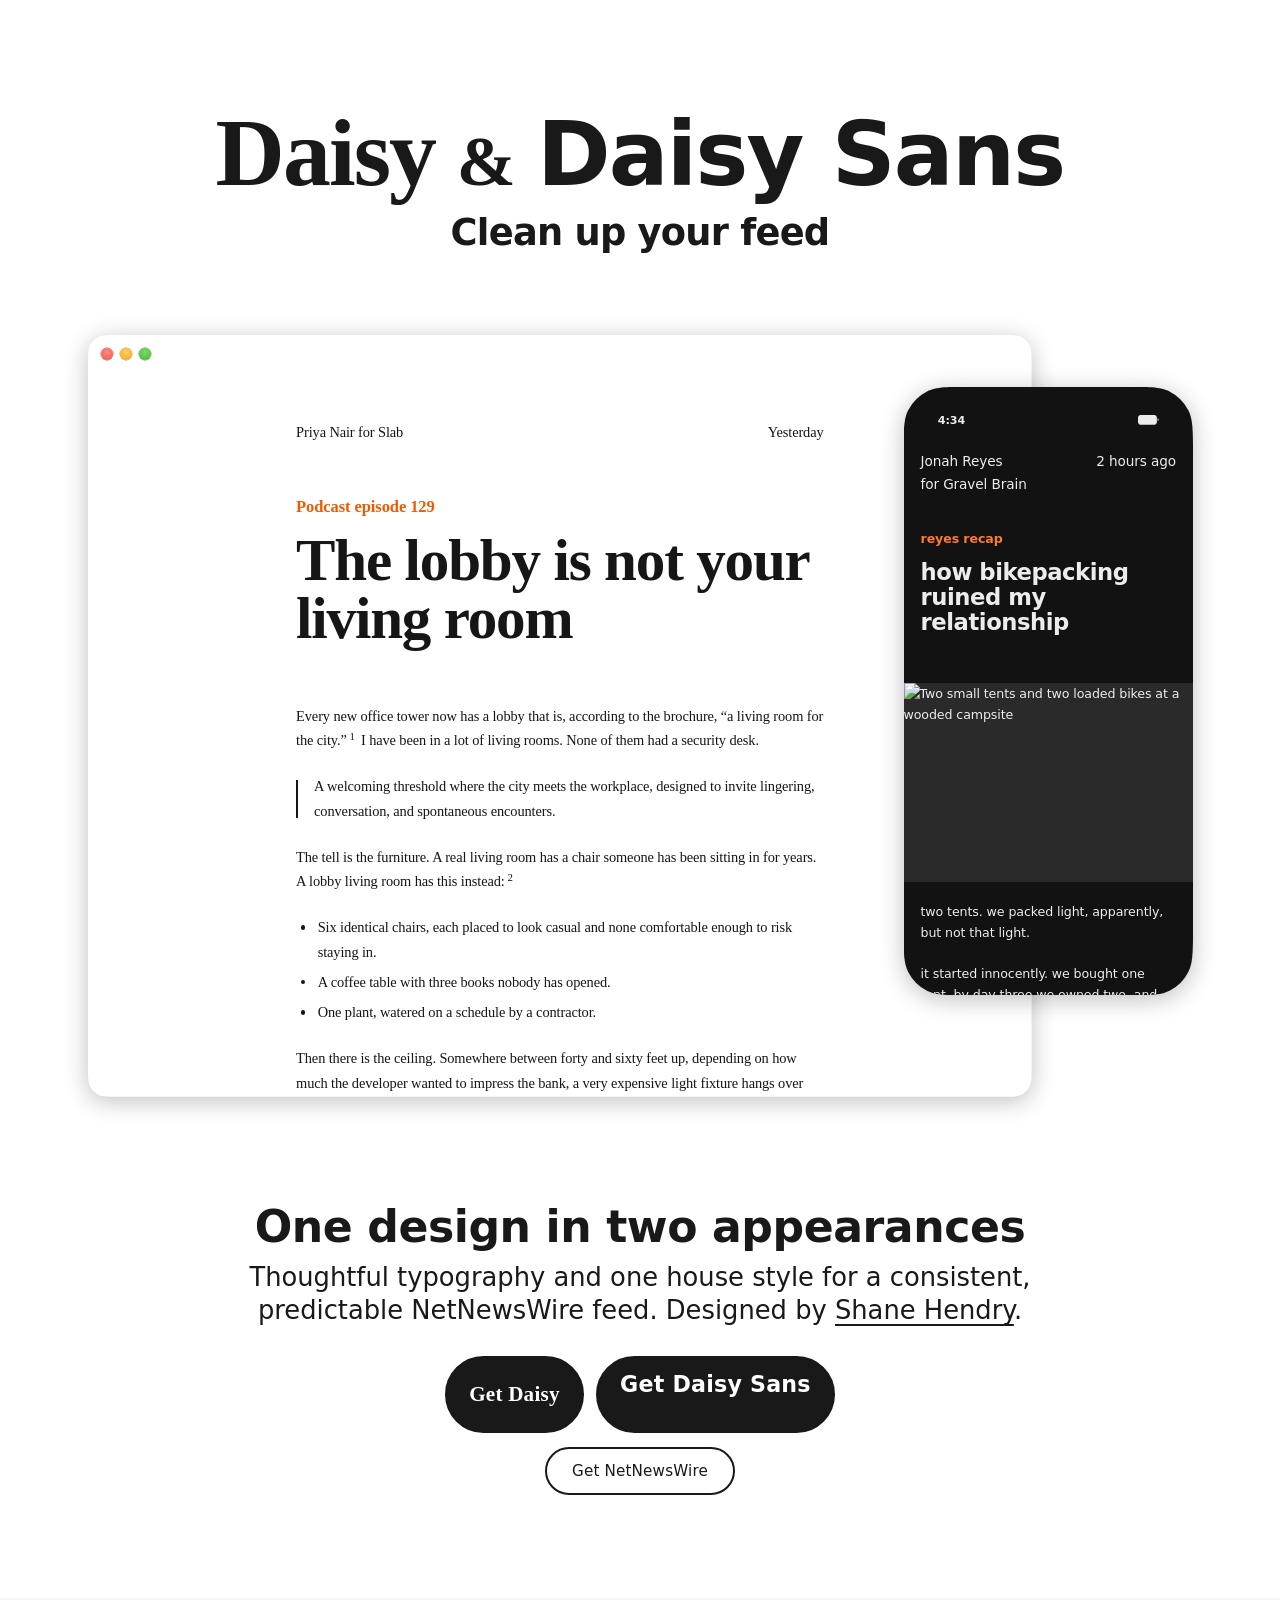
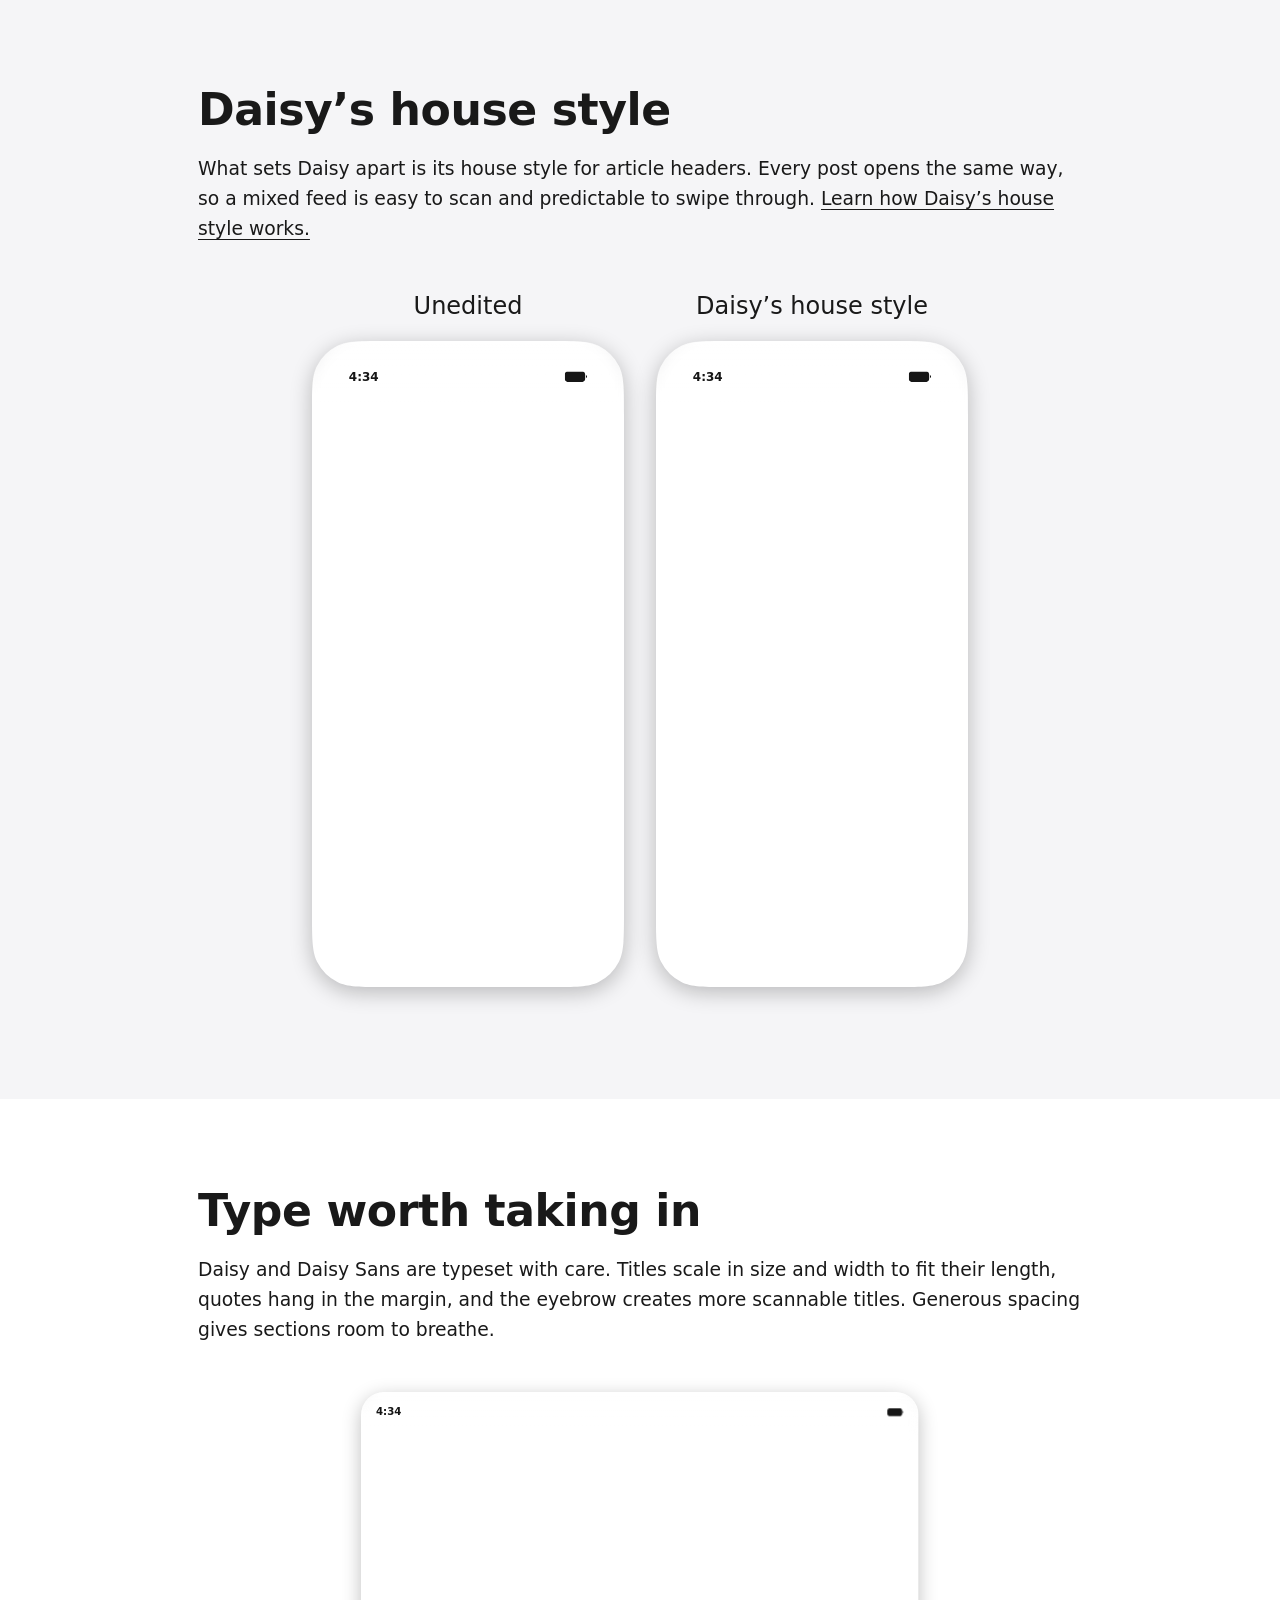
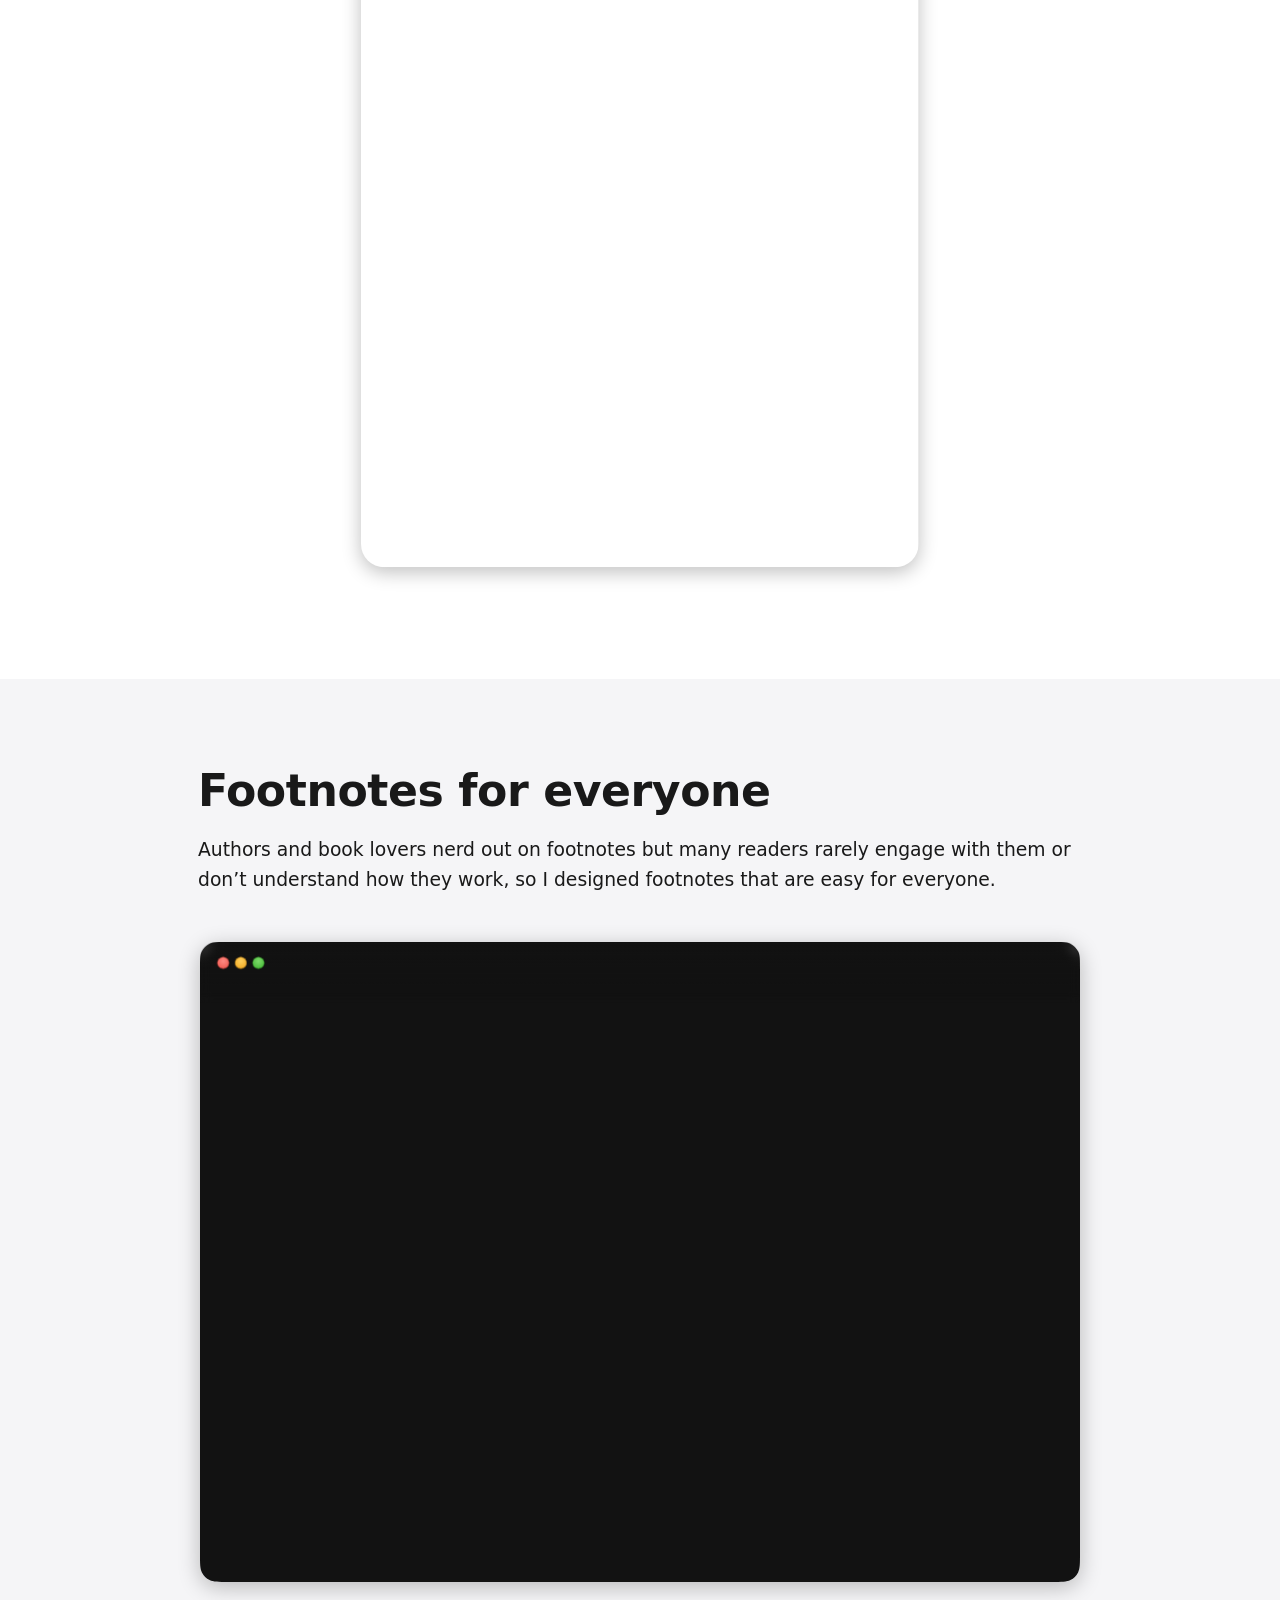
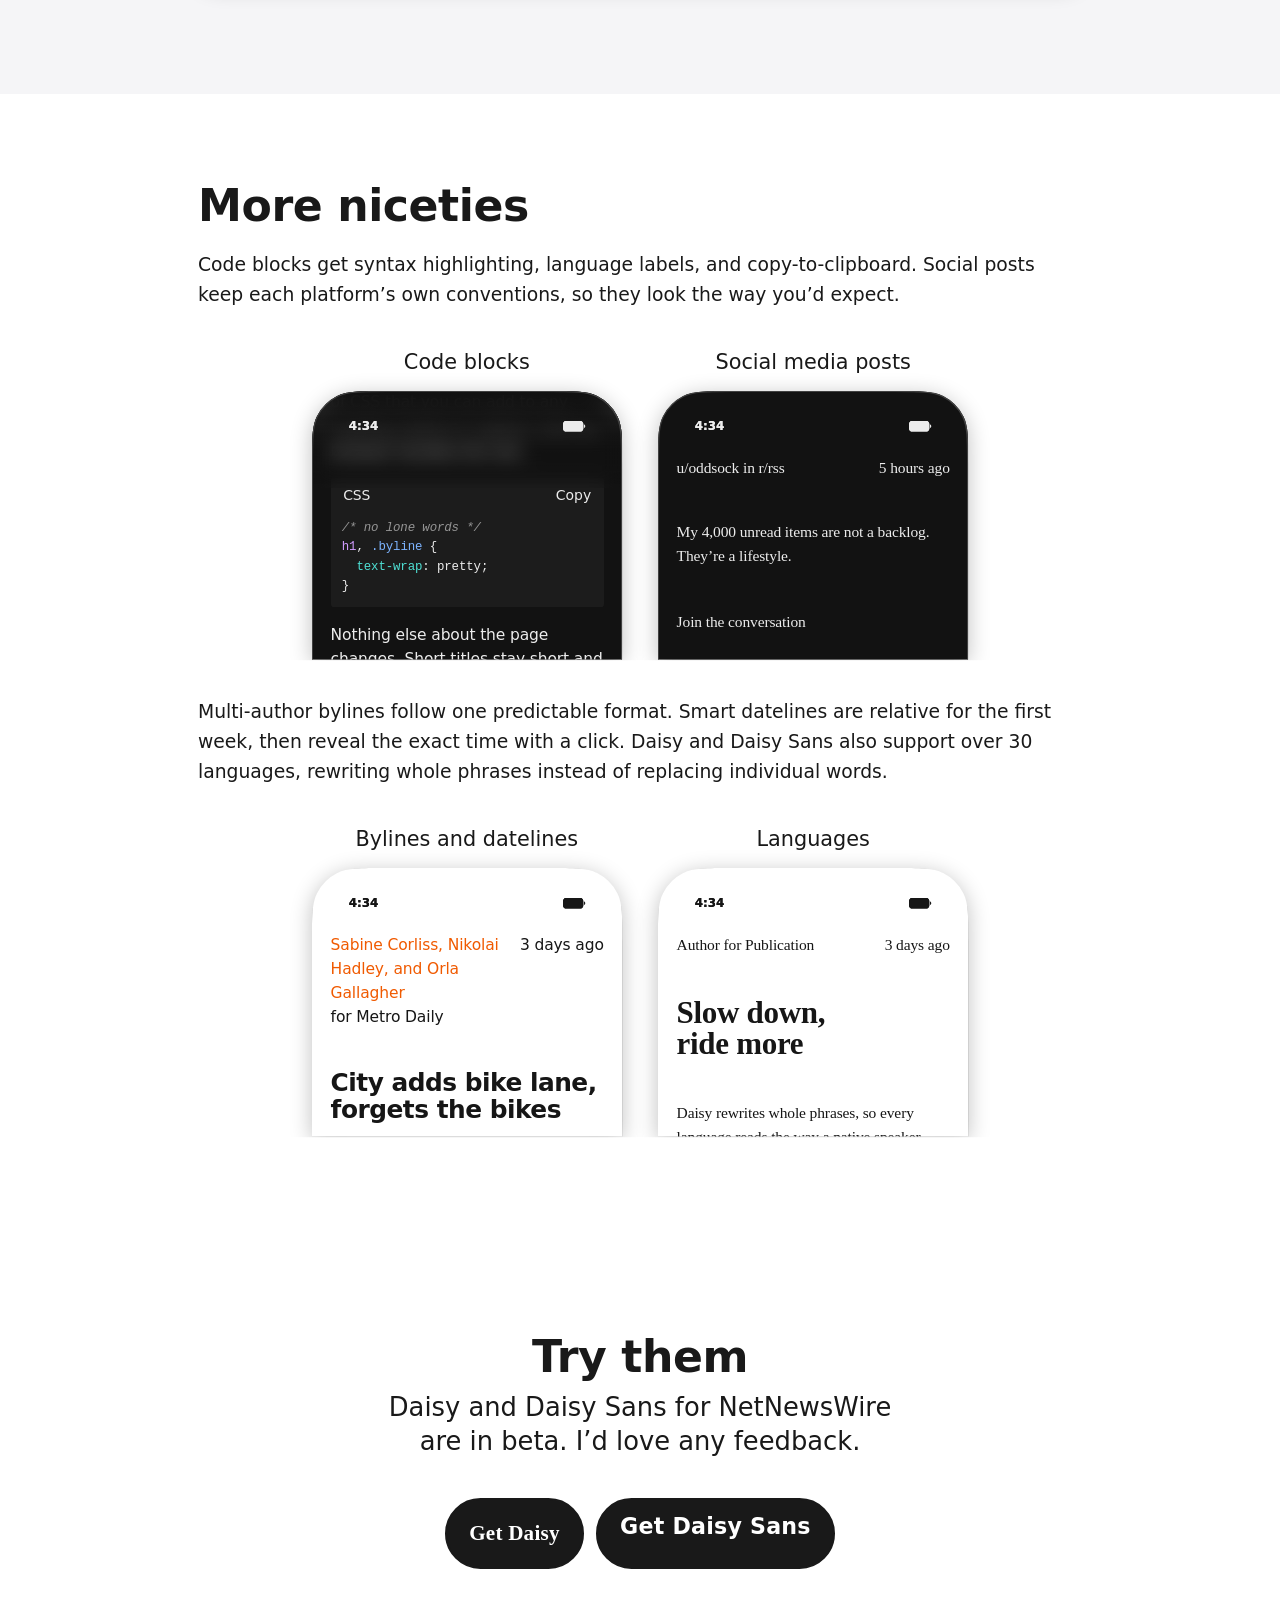
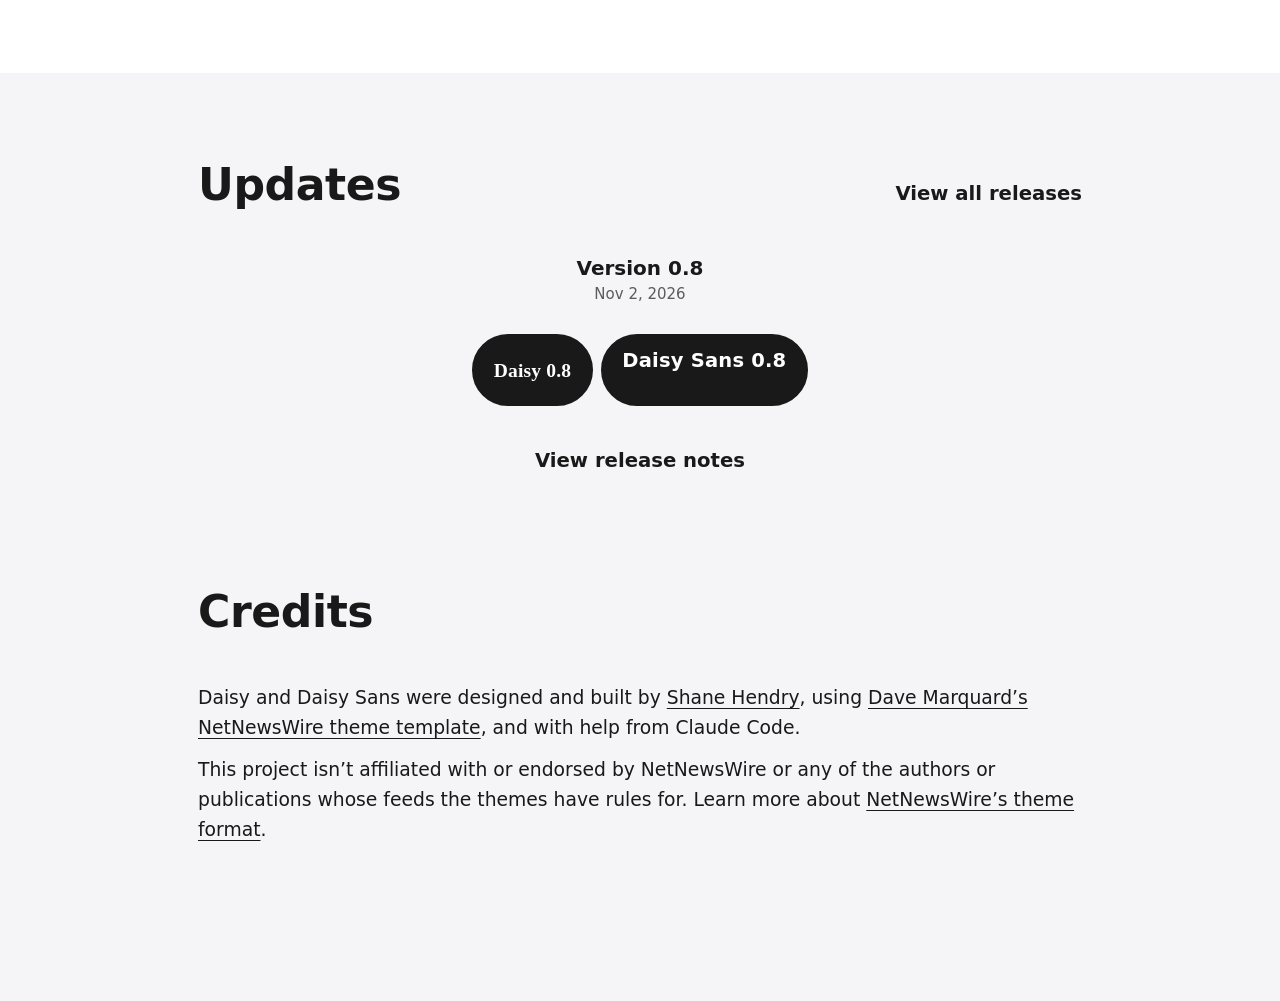
==== docs/index.html @ 6fded9d1 "Release 0.8.0: typography, byline and eyebrow refinements, follow-up link conditions, 72-hour update" ====
<!doctype html>
<!--
  Generated by scripts/build-site.py into docs/index.html. Edit this template, not the output.
  The hero is build/wordpress/new/hero.html, unchanged; its styles are the hero section of
  build/wordpress/daisy-examples.css. The releases come from docs/release-notes.json.
-->
<html lang="en">
<head>
<meta charset="utf-8">
<meta name="viewport" content="width=device-width, initial-scale=1">
<meta name="color-scheme" content="light dark">
<title>Daisy and Daisy Sans for NetNewsWire</title>
<meta name="description" content="NetNewsWire themes with an editorial design and cohesive house style.">
<link rel="canonical" href="https://daisyrss.com/">
<meta name="theme-color" content="#ffffff" media="(prefers-color-scheme: light)">
<meta name="theme-color" content="#121212" media="(prefers-color-scheme: dark)">
<link rel="icon" href="favicon.png" type="image/png" sizes="512x512">
<link rel="apple-touch-icon" href="apple-touch-icon.png">
<meta property="og:type" content="website">
<meta property="og:site_name" content="Daisy and Daisy Sans">
<meta property="og:title" content="Daisy and Daisy Sans for NetNewsWire">
<meta property="og:description" content="NetNewsWire themes with an editorial design and cohesive house style.">
<meta property="og:url" content="https://daisyrss.com/">
<meta property="og:image" content="https://daisyrss.com/share.png">
<meta property="og:image:width" content="2400">
<meta property="og:image:height" content="1260">
<meta property="og:image:alt" content="Daisy and Daisy Sans, clean up your feed. A Mac window and an iPhone showing NetNewsWire articles with the same tidy header style.">
<meta name="twitter:card" content="summary_large_image">
<meta name="twitter:title" content="Daisy and Daisy Sans for NetNewsWire">
<meta name="twitter:description" content="NetNewsWire themes with an editorial design and cohesive house style.">
<meta name="twitter:image" content="https://daisyrss.com/share.png">
<style>
:root {
  --canvas: #fff;
  --ink: #191919;
  --quiet: #5c5c5c;
  --rule: #e4e4e4;
  --accent: #f05a00;
  --button: #191919;
  --button-ink: #fff;
  --serif: ui-serif, "New York", Georgia, serif;
  --sans: ui-sans-serif, -apple-system, "SF Pro Text", system-ui, "Segoe UI", sans-serif;
}
@media (prefers-color-scheme: dark) {
  :root {
    --canvas: #121212;
    --ink: #ececec;
    --quiet: #a0a0a0;
    --rule: #2c2c2c;
    --accent: #ff7a2e;
    --button: #ececec;
    --button-ink: #121212;
  }
}
* { box-sizing: border-box; }
html { -webkit-text-size-adjust: 100%; }
body {
  background: var(--canvas);
  color: var(--ink);
  font: 1.0625rem / 1.6 var(--sans);
  margin: 0;
}
/* Selected text is white on the accent, the same orange as a button on hover (a lighter orange in dark mode), everywhere on the page including the devices. */
::selection { background: var(--accent); color: #fff; }
/* Safari tints the native selection lighter than the color asked for. Where the Custom Highlight API exists, the page draws the highlight itself (script below) and the native one is made invisible, so the color is exactly the accent. */
@supports selector(::highlight(daisy-selection)) {
  ::selection { background: transparent; color: #fff; }  /* the selection layer wins over the highlight layer for the text color, so the white is set here */
  ::highlight(daisy-selection) { background-color: var(--accent); color: #fff; }
}
a { color: inherit; text-underline-offset: 0.2em; }
a:hover { color: var(--accent); }
.wrap { margin-inline: auto; max-width: 57.25rem; padding-inline: max(1rem, env(safe-area-inset-left)) max(1rem, env(safe-area-inset-right)); }
@media (max-width: 40rem) { :root { --gutter: 2.5rem; } .wrap { padding-inline: max(1.25rem, env(safe-area-inset-left)) max(1.25rem, env(safe-area-inset-right)); } }

/* Title block, from the Figma frame (node 112:830). --t is the size of "Daisy"; the frame's sizes are em of it
   (serif 102.685px, sans 95.024px, tagline 35.457px). On a wide screen "Daisy &" and "Daisy Sans" share a line;
   on a phone "Daisy &" is its own line and "Daisy Sans" wraps onto two, tight, so it reads as one block. */
.top { container-type: inline-size; padding-block: clamp(3.5rem, 10vw, 7rem) 0; text-align: center; }
.title {
  --t: calc(100cqw / 9.22);
  align-items: baseline;
  color: var(--ink);
  display: flex;
  flex-wrap: nowrap;
  font-size: var(--t);
  gap: 0 0.245em;
  justify-content: center;
  line-height: 0.86;
  margin: 0;
}
.title .t1 { word-spacing: -0.005em; font-family: var(--serif); font-variation-settings: "opsz" 130; font-weight: 700; letter-spacing: -0.02em; white-space: nowrap; }
.title .amp { font-size: 0.7377em; font-weight: 800; letter-spacing: -0.03em; }
.title .t2 { font-family: var(--sans); font-size: 0.9254em; font-variation-settings: "wdth" 116; font-weight: 800; letter-spacing: -0.02em; line-height: 0.82; white-space: nowrap; }
.title .t2 span { display: inline; }
.top .tagline { font-family: var(--sans); font-size: calc(100cqw / 8.3 * 0.3453); font-variation-settings: "wdth" 120; font-weight: 800; letter-spacing: -0.02em; line-height: 1.2; margin: 0.45em 0 0; }
@container (max-width: 40rem) {
  .title { --t: 17cqw; flex-direction: column; align-items: center; }
  .top .tagline { font-size: calc(17cqw * 0.3453); }
  .title .t1 { margin-bottom: 0.1em; }
  .title .t2 span { display: block; }
}
/* On a phone the space above the title equals the space between the tagline and the devices below it (measured to the letters: the hero's own margin, about 1.75rem of room inside the hero, less the title's 4px of top leading). */
@media (max-width: 40rem) { .top { padding-top: calc(clamp(1.75rem, 5vw, 3.5rem) + 1.75rem - 4px); } }
/* The heading above the buttons is set like the section headings below it. */
.get-h2 { font-family: var(--sans); font-size: calc(clamp(1.75rem, 4vw, 2.4rem) * 1.15); font-variation-settings: "wght" 800, "wdth" 115; font-weight: 800; letter-spacing: -0.01em; line-height: 1.1; margin: clamp(2rem, 5vw, 3rem) 0 0.6rem; scroll-margin-top: calc(3.5rem + env(safe-area-inset-top) + 80px); text-align: center; } /* a link to #get lands with the same room under the menu as the menu item */
.byline { text-align: center; color: var(--ink); font-size: clamp(1.38rem, 3.04vw, 1.79rem); line-height: 1.3; margin: 0 auto; max-width: none; text-wrap: balance; }
/* On a wide screen the line stays whole, or breaks only after "house style". A phone is too narrow for that and wraps freely. */
/* On a wide screen the paragraph runs wider than the text column so it sits on two lines: the break falls after "consistent," so the two lines are close in length. Narrower windows let it wrap freely, balanced. */
@media (min-width: 70rem) {
  .byline { margin-inline: calc((100% - min(100vw - 3rem, 66rem)) / 2); }
  .byline .nb { white-space: nowrap; }
}
/* On a wide screen the tagline and the Try it line are 10 percent smaller than on a phone. */
@media (min-width: 40rem) {
  .byline { font-size: clamp(1.242rem, 2.736vw, 1.611rem); }
}
.byline a { white-space: nowrap; } /* the name never splits across lines */
.serif { font-family: var(--serif); }
.sr { clip-path: inset(50%); height: 1px; overflow: hidden; position: absolute; width: 1px; }
.buttons { display: flex; flex-wrap: wrap; gap: 0.75rem; justify-content: center; margin: clamp(1.25rem, 3vw, 1.75rem) 0 0; }
.button {
  background: var(--button);
  border: 2px solid var(--button);
  border-radius: 999px;
  color: var(--button-ink);
  font-size: 1.32rem;
  font-weight: 600;
  letter-spacing: 0.01em;
  padding: 0.4875em 1.05em;
  text-decoration: none;
}
.button:hover { background: var(--accent); border-color: var(--accent); color: #fff; }
.button--serif { font-family: var(--serif); font-variation-settings: "opsz" 110, "wght" 713; font-weight: 713; }
/* The serif label is centred on its capitals and baseline (the line box's own leading sits unevenly around it); the padding keeps the button the same height as before. */
.button--serif, .updates[data-theme="daisy"] .button { text-box: trim-both cap alphabetic; padding-block: 0.93em; }
.howto .button.button--serif { padding-block: 0.95em; }
/* 5% larger type, with the padding and line height scaled back so the button is the same size as Get Daisy. */
.button--sans { font-size: 1.386rem; line-height: 1.524; padding: 0.4643em 1em; font-variation-settings: "wght" 678, "wdth" 66, "opsz" 28; font-weight: 678; }
.button--outline { background: transparent; color: var(--ink); font-size: 0.95rem; font-weight: 500; padding: 0.85em 1.615em; }
#try-it { text-align: center; }
.nnw-row { margin: 1.5rem 0 0; text-align: center; }

/* Sticky menu: appears once the title has scrolled off. The bar is 98 percent opaque, so the page shows faintly behind it;
   opened, it grows into a table of contents and goes fully opaque. */
.menu {
  --menu-bg: var(--canvas);
  background: color-mix(in srgb, var(--menu-bg) 98%, transparent);
  box-shadow: 0 1px 0 color-mix(in srgb, var(--ink) 8%, transparent);
  left: 0;
  padding-top: env(safe-area-inset-top);
  position: fixed;
  right: 0;
  top: 0;
  transform: translateY(-100%);
  transition: transform 0.35s cubic-bezier(.4, 0, .2, 1), background-color 0.3s ease, box-shadow 0.3s ease, visibility 0s linear 0.35s;
  visibility: hidden;
  z-index: 50;
}
.menu[data-shown] { transform: none; transition-delay: 0s; visibility: visible; }
.menu[data-open] { background: var(--menu-bg); box-shadow: 0 10px 30px rgba(0, 0, 0, 0.14); }
/* The menu runs the full width of the window with the page's own side gutter, not the centre column. The panel's box spans the window too, so the bullet in the margin is not clipped. */
.menu { --gut: max(1.5rem, env(safe-area-inset-left)); }
.menu__in { padding-inline: var(--gut); }
.menu__bar { align-items: center; display: flex; height: 3.5rem; justify-content: space-between; }
.menu__logo { align-items: baseline; display: inline-flex; gap: 0.38em; line-height: 1; text-decoration: none; white-space: nowrap; }
.menu__logo:hover { color: var(--accent); }
.menu__logo .ny { font-family: var(--serif); font-size: 1.5rem; font-variation-settings: "opsz" 110; font-weight: 700; letter-spacing: -0.02em; }
.menu__logo .ny i { font-size: 0.8112em; font-style: normal; font-weight: 800; }
.menu__logo .sf { font-family: var(--sans); font-size: 1.4rem; font-variation-settings: "wght" 800, "wdth" 116; font-weight: 800; letter-spacing: -0.02em; }
.menu__toggle { -webkit-appearance: none; appearance: none; background: none; border: 0; color: inherit; cursor: pointer; display: grid; height: 2.75rem; margin-right: -0.6rem; place-items: center; width: 2.75rem; }
.menu__toggle:hover { color: var(--accent); }
.menu__toggle:focus-visible, .menu__list a:focus-visible, .menu__logo:focus-visible { outline: 2px solid var(--accent); outline-offset: 3px; }
.menu__toggle svg { height: 1.2rem; transition: transform 0.35s cubic-bezier(.4, 0, .2, 1); width: 1.2rem; }
.menu[data-open] .menu__toggle svg { transform: rotate(180deg); }
.menu__panel { display: grid; grid-template-rows: 0fr; transition: grid-template-rows 0.35s cubic-bezier(.4, 0, .2, 1); }
.menu[data-open] .menu__panel { grid-template-rows: 1fr; }
.menu__panel > div { margin-inline: calc(var(--gut) * -1); min-height: 0; overflow: hidden; padding-inline: var(--gut); }
.menu__list { list-style: none; margin: 0; padding: 0.25rem 0 1.5rem; }
.menu__list li { position: relative; }
.menu__list a { display: block; font-size: 1.1rem; line-height: 1.3; padding: 0.4rem 0; text-decoration: none; }
.menu__list a:hover { color: var(--accent); }
.menu__list a[aria-current]::before { content: "\2022"; left: -0.8rem; position: absolute; }
@media (prefers-reduced-motion: reduce) { .menu, .menu__panel, .menu__toggle svg { transition-duration: 0s !important; transition-delay: 0s !important; } }
.focus .menu { display: none; }

/* Alternating bands: gray, white, gray... The hero above is the first, white. */
:root { --band: #f5f5f7; }
@media (prefers-color-scheme: dark) { :root { --band: #1b1b1d; } }
.band { padding-block: clamp(3rem, 8vw, 5.5rem); }
.band--gray { background: var(--band); }
.band > .feature { margin-top: 0; }

/* Hero: the block is pasted in as it is. */
.hero { margin-top: clamp(1.75rem, 5vw, 3.5rem); padding-bottom: calc(clamp(3rem, 8vw, 5.5rem) + 1.6rem); }
/* On a wide screen the devices run 25% wider than the text column; as the window narrows, they pull in to keep a margin from its edge. */
.hero { --edge: clamp(1.25rem, 4.5vw, 3rem); } /* the least room between the devices and the window edge, scrollbar included */
.hero .daisy-hero { margin-inline: calc((100% - min(125%, 100vw - 2 * var(--edge) - 1rem)) / 2); width: min(125%, 100vw - 2 * var(--edge) - 1rem); }

/* Feature sections: prose set like the page, with the WordPress blocks between. */
.feature { margin-top: clamp(2rem, 5vw, 3.2rem); }
/* The cards are set two to a row (the block's own row is four, from 56rem). */
@container daisy-cards (min-width: 36rem) { .feature .daisy-cards__row { grid-template-columns: repeat(2, minmax(0, 19.4rem)); justify-content: center; } }
/* Each card is square and its type scales with its width, so a smaller cap shrinks the whole card: at most 19.4rem (282px) wide and tall, and a pair sits together with the block's own 1.4rem gap. */
.feature .daisy-cards__cell { justify-self: center; max-width: 19.4rem; width: 100%; }
/* Blocks run edge to edge of the column, so their left edge lines up with the text. */
.feature .daisy-ba, .hero .daisy-ba { padding-inline: 0; }
.feature .daisy-cards__label { font-weight: 400; }
.feature > h2 { font-family: var(--sans); font-size: clamp(1.75rem, 4vw, 2.4rem); font-weight: 400; letter-spacing: -0.015em; line-height: 1.15; margin: 0 0 1.25rem; }
.feature > h2.sub { margin-top: 2.5rem; }
.feature > p.after-block { margin-top: 2.75rem; }
.feature > p { margin: 0 0 1rem; }
/* The paragraphs under the section headings avoid short last lines. */
#house-style > p, #type > p, #footnotes > p, #niceties > p { text-wrap: pretty; }
/* More niceties: the same 2.25rem between every paragraph and card row, whichever way it runs. */
#niceties > p { margin-bottom: 2.25rem; }
#niceties > p.after-block { margin-top: 2.25rem; }
#niceties .daisy-cards:has(+ p) .daisy-cards__row { padding-bottom: 0; }
/* Each niceties card is the top of a phone: the phone's own width, about 40% of its height, a status bar over the content, and the content running off the bottom, cropped. Sizes are of the card's width (cqw); the frame's corner is 58 of 390. */
#niceties .dc {
  aspect-ratio: 390 / 338;
  /* The top of the phone's frame, with the same smoothed (continuous) corners as the other phones: the clip is the frame's top path, 58 of 390 at the corner, cut off a hair above the bottom edge. */
  border-radius: 0;
  clip-path: url(#daisy-clip-card);
}
/* The phone ends in a clean crop at the bottom: no fade. The card's own fade strips are switched off. */
#niceties .dc::after { display: none; }
/* The dark cards keep a 1px outline along the frame's top and sides (2px stroke, the outer half clipped away); the card's own fade styles for ::after are reset. */
#niceties .dc--dark::after { background: url("data:image/svg+xml,%3Csvg xmlns='http://www.w3.org/2000/svg' viewBox='0 0 390 338' preserveAspectRatio='none'%3E%3Cpath d='M 390 337.3 L 390 92.8 C 390 60.32 390 44.07 383.68 31.67 A 58 58 0 0 0 358.33 6.32 C 345.92 0 329.68 0 297.2 0 L 92.8 0 C 60.32 0 44.08 0 31.67 6.32 A 58 58 0 0 0 6.32 31.67 C 0 44.07 0 60.32 0 92.8 L 0 337.3' fill='none' stroke='%23414141' stroke-width='2' vector-effect='non-scaling-stroke'/%3E%3C/svg%3E") center / 100% 100% no-repeat; bottom: 0; content: ""; display: block; filter: none; height: auto; inset: 0; opacity: 1; pointer-events: none; position: absolute; width: auto; z-index: 4; -webkit-backdrop-filter: none; backdrop-filter: none; -webkit-mask-image: none; mask-image: none; }
/* The shadow is its own element, as on the other phones: the frame's shape, blurred, 4px down, 25 percent black, cut off at the card's bottom edge. */
#niceties .daisy-cards__cell { position: relative; }
#niceties .dc__shadow { aspect-ratio: 390 / 338; bottom: 0; clip-path: inset(-60px -60px 0 -60px); filter: blur(11px); left: 0; opacity: 0.25; pointer-events: none; position: absolute; right: 0; }
#niceties .dc__shadow::before { background: #000; clip-path: url(#daisy-clip-card); content: ""; inset: 4px 0 -4px; position: absolute; }
/* A stronger veil under the status bar on the code card, whose text runs up under it. */
#niceties .dc--code::before {
  -webkit-backdrop-filter: blur(9.5px); backdrop-filter: blur(9.5px);
  background: linear-gradient(to bottom, color-mix(in srgb, var(--dc-canvas) 98%, transparent) 0%, color-mix(in srgb, var(--dc-canvas) 87%, transparent) 30%, color-mix(in srgb, var(--dc-canvas) 54%, transparent) 62%, color-mix(in srgb, var(--dc-canvas) 20%, transparent) 84%, transparent 100%);
  height: 36%;
  -webkit-mask-image: linear-gradient(to bottom, #000 0%, rgba(0, 0, 0, 0.92) 30%, rgba(0, 0, 0, 0.52) 65%, transparent 100%); mask-image: linear-gradient(to bottom, #000 0%, rgba(0, 0, 0, 0.92) 30%, rgba(0, 0, 0, 0.52) 65%, transparent 100%);
}
#niceties .daisy-cards__row { column-gap: 2.25rem; }
#niceties .dc__for { display: inline-block; }
#niceties .dc__byline { text-wrap: wrap; } /* fill each line, so a wrapped byline breaks before "for" */
#niceties .dc:not(.dc--code) .dc__in { padding-top: 4.2em; } /* the content sits closer to the status bar */
/* The code block sits a little below the card's vertical centre, between the old position and dead centre: the text above it ends at the centre line's upper edge and the text below starts under it, each running off the card. */
#niceties .dc--code .dc__in { display: grid; gap: 0; grid-template-rows: minmax(0, 1fr) auto minmax(0, 1fr); padding-block: 2.6em 0.4em; }
#niceties .dc--code .dc__in > .dc__text:first-child { align-self: unsafe end; padding-bottom: 1em; }
#niceties .dc--code .dc__in > .dc__text:last-child { align-self: unsafe start; padding-top: 1em; }
/* The code card's text runs up under the top edge; keep it out of the outline's 2px so no letter tops show through. */
#niceties .dc--code .dc__in { clip-path: inset(2px 0 0 0); }
/* In dark mode the dark phones are as dark as the page, so they get a thin light edge, like a device's metal rim, plus a faint highlight along the top. */
@media (prefers-color-scheme: dark) {
  #niceties .dc--dark { box-shadow: 0 4px 22px rgba(0, 0, 0, 0.25), 0 -0.5px 0 1px rgba(255, 255, 255, 0.16), inset 0 1px 0 rgba(255, 255, 255, 0.1); }
}
/* The credit row, the title and the body sit closer together on the social, bylines and languages cards (not the code card). */
#niceties .dc:not(.dc--code) { --dc-gap: 2.7em; }
/* The code block's header, as in the theme: the language label in the wide style (wdth 115), both labels medium weight, a little smaller. */
#niceties .dc__code-head { font-size: 0.9em; }
#niceties .dc__code-head > span { font-variation-settings: "wdth" 115; }
#niceties .dc__bar { inset: 0 0 auto; pointer-events: none; position: absolute; z-index: 3; }
#niceties .dc__bar .daisy-phone__time { color: var(--dc-ink); font: 600 3.85cqw / 1 -apple-system, "SF Pro Text", system-ui, sans-serif; left: 11.8cqw; position: absolute; top: 9.7cqw; }
#niceties .dc__battery { color: var(--dc-ink); height: auto; position: absolute; right: 11.8cqw; top: 9.7cqw; width: 7.2cqw; }
.feature > ul { margin: 0 0 1.25rem; padding-inline-start: 1.5rem; }
.feature > ul > li { margin-block: 0.3em; }
:not(pre) > code:not(.daisy-ba *, .daisy-card *, .daisy-hero *, .dc *) { -webkit-box-decoration-break: clone; background: color-mix(in srgb, var(--ink) 9%, transparent); border-radius: 0.2rem; box-decoration-break: clone; font-size: 0.9em; padding: 0.1em 0.2em; }
.focus .feature, .focus .band { display: none; }
/* The update page holds only the release; Credits is left to the full page. */
.focus .credits { display: none; }

/* Updates */
.updates { font-size: 1.2296rem; border-top: 1px solid color-mix(in srgb, var(--ink) 8%, transparent); margin-top: clamp(7rem, 22vw, 12rem); padding-block: clamp(7rem, 22vw, 12rem) clamp(7rem, 22vw, 12rem); }
.updates h2 {
  font-family: var(--sans);
  font-size: clamp(1.7rem, 4vw, 2.4rem);
  font-variation-settings: "wght" 800, "wdth" 115;
  font-weight: 800;
  letter-spacing: -0.02em;
  line-height: 1.1;
  margin: 0 0 1.5rem;
}
.updates:not([data-theme]) h2 { margin-bottom: 2.9rem; }
/* On the full page the release under the heading is centred; the list of notes keeps its own left-aligned lines. */
.updates:not([data-theme]) .release { text-align: center; }
.updates:not([data-theme]) .howto .buttons { justify-content: center; }
.updates:not([data-theme]) .release :is(ul, ol) { display: inline-block; max-width: 100%; text-align: left; }
.release { margin-bottom: 2.5rem; scroll-margin-top: 1.5rem; }
.release h3 { font-size: 1.25rem; font-weight: 700; line-height: 1.2; margin: 0; }
.release h3 a { text-decoration: none; }
.release time { color: var(--quiet); display: block; font-size: 0.9375rem; margin-top: 0.15rem; }
.release ul { margin: 0.9rem 0 0; padding-inline-start: 1.25rem; }
.release li { margin-block: 0.5em; }
.focus .top, .focus .hero { display: none; }
.focus .updates { border-top: 0; margin-top: 0; }
/* Arriving from a theme's update notice, the page is just the update: no version line, no history link, and on a phone it starts higher. */
.updates[data-theme] .release h3, .updates[data-theme] .release ~ .release, .updates[data-theme] .history { display: none; }
.updates[data-theme] .release time { display: none; }
.dateline { display: flex; font-size: 1.0625rem; gap: 1rem; justify-content: space-between; margin: 0 0 3rem; }
.dateline a { color: inherit; text-decoration: none; }
.dateline .when { cursor: pointer; flex: none; position: relative; -webkit-tap-highlight-color: transparent; -webkit-user-select: none; user-select: none; }
/* Like the theme: the date and the link turn orange under a real pointer, and the time is laid over the page just below the date so nothing moves. */
@media (hover: hover) { .dateline a:hover, .dateline .when:hover { color: var(--accent); } }
.dateline .when-full { background: var(--canvas); background-clip: content-box;color: var(--ink); padding-top: 1lh; position: absolute; right: 0; text-align: right; top: 0; white-space: nowrap; width: max-content; z-index: 1; }
.dateline .when-full[hidden] { display: none; }
@media (max-width: 40rem) { .focus .updates { padding-top: clamp(3.5rem, 11vw, 6rem); } }
/* On a wide screen the update page is centred across and starts 23% down the window, so with the notes closed its middle sits about 60% of the way up; opening the notes grows it downward. */
@media (min-width: 40.01rem) {
  .focus .updates[data-theme] { padding-block: 23vh 0; padding-block: 23svh 0; text-align: center; }
  .focus .updates[data-theme] .howto .buttons { justify-content: center; }
  .focus .updates[data-theme] .release ul { margin-inline: auto; max-width: 34rem; text-align: left; }
}
/* On an iPad the steps are a left-aligned column, as on a phone, instead of centred like the Mac page. */
@media (min-width: 40.01rem) {
  .focus .updates.ios[data-theme] { padding-block: clamp(3rem, 10svh, 6rem) 0; text-align: left; }
  .focus .updates.ios > .wrap { max-width: 36rem; }
  .focus .updates.ios .howto .thanks { margin-inline: 0; max-width: none; text-wrap: pretty; }
}
.howto { margin-block: 1.75rem 2.4rem; }
.howto .buttons { gap: 0.5rem; justify-content: flex-start; margin: 0; }
.howto .button { font-size: 1.22rem; padding: 0.5em 1em; }
.howto .lead-in { margin: 0; }
.howto ol { margin: 0; padding-inline-start: 1.5rem; }
.howto li { margin-block: 0.5em; }
.howto a:not(.button) { color: var(--accent); text-decoration: underline; }
.howto .thanks { margin: 1.5rem 0 0; }
/* In the steps, "close the in-app browser" and the update link each stay whole on a line; on a very narrow screen they wrap as usual. */
@media (min-width: 40.01rem) { .howto .thanks { margin-inline: auto; max-width: 30rem; text-wrap: balance; } }
@media (min-width: 22rem) { .howto li strong, .howto li a:not([hidden]) { white-space: nowrap; } }
.made-by { margin: 2.5rem 0 0; }
.release details { margin-top: 0.9rem; }
.release summary { cursor: pointer; font-weight: 600; list-style: none; -webkit-tap-highlight-color: transparent; }
.release summary::-webkit-details-marker { display: none; }
.release summary::marker { content: ""; }
.release details ul { margin-top: 0.25rem; }
.updates[data-theme="daisy-sans"] :is(h3, summary) { font-variation-settings: "wdth" 115; }
.updates[data-theme="daisy-sans"] h3 { font-weight: 700; }
.updates[data-theme="daisy-sans"] summary { font-weight: 510; }
.history { font-weight: 600; }
.history a { text-decoration: none; }
.updates h2 .nw { white-space: nowrap; }
.credits { margin-top: clamp(7rem, 22vw, 12rem); }
/* The big space around Updates is for a phone showing it on its own; a wide screen needs much less. */
@media (min-width: 40.01rem) { .updates { margin-top: clamp(3rem, 6vw, 4.5rem); padding-block: clamp(3rem, 6vw, 4.5rem) clamp(6rem, 12vw, 9rem); } .credits { margin-top: clamp(3rem, 6vw, 4.5rem); } }
.credits p { margin: 0.75rem 0; }
/* On a phone the space above the divider equals the padding below it: the Try it band supplies its own bottom padding, and Updates adds the rest. */
@media (max-width: 40rem) { .updates:not([data-theme]) { margin-top: calc(clamp(7rem, 22vw, 12rem) - clamp(3rem, 8vw, 5.5rem)); } }
/* On the site itself, Updates and Credits are the last gray band; from an update notice (.focus) the page stays plain white. */
html:not(.focus) .updates { background: var(--band); border-top: 0; margin-top: 0; padding-top: clamp(3rem, 8vw, 5.5rem); }
/* Try it: its line is as large as the tagline under the hero. */
#try-it > p { font-size: clamp(1.38rem, 3.04vw, 1.79rem); line-height: 1.3; }
@media (min-width: 40rem) { #try-it > p { font-size: clamp(1.242rem, 2.736vw, 1.611rem); } } /* 10 percent smaller on a wide screen */
#try-it > h2 { margin-bottom: 0.6rem; }
#try-it > p:not(.buttons) { margin: 0.6rem 0 2.5rem; text-wrap: balance; }
#try-it > .buttons { margin-top: 2.5rem; }
/* The niceties cards animate inside themselves; nothing they do may move the page around them. */
#niceties .dc { contain: layout; position: relative; }
#niceties { overflow-anchor: none; }
/* "View all releases" sits on the Updates heading's baseline, at the right edge, on every screen size. */
@media all {
  .updates:not([data-theme]) > .wrap { column-gap: 1.5rem; display: grid; grid-template-columns: minmax(0, 1fr) auto; }
  .updates:not([data-theme]) > .wrap > * { grid-column: 1 / -1; }
  .updates:not([data-theme]) > .wrap > h2 { grid-column: 1; grid-row: 1; align-self: baseline; }
  .updates:not([data-theme]) > .wrap > .history { align-self: baseline; grid-column: 2; grid-row: 1; margin: 0; text-align: right; }
}
/* All type on the page is sans. */
.feature, .updates, .credits {
  --face: var(--sans); --h-axes: "wght" 800, "wdth" 115; --h-weight: 800; --h-tracking: -0.01em; --h-leading: 1.1; --h-scale: 1.15; --text-size: 1.1714rem; /* body copy, 10% up from 1.0625rem */
}
.feature > :is(h2, h3, p, ul), .updates > .wrap > :is(h2, h3), .credits :is(h2, p) { font-family: var(--face); }
.feature > h2, .updates h2, .credits h2 { font-variation-settings: var(--h-axes); font-weight: var(--h-weight); letter-spacing: var(--h-tracking); line-height: var(--h-leading); }
.feature > h2 { font-size: calc(clamp(1.75rem, 4vw, 2.4rem) * var(--h-scale)); }
.updates h2 { font-size: calc(clamp(1.7rem, 4vw, 2.4rem) * var(--h-scale)); }
.feature > :is(p, ul), .credits p { font-size: var(--text-size); }
.feature > ul > li strong { font-weight: 700; }
/* Arriving from the Daisy theme's update notice (?theme=daisy), the update page is set in the theme's serif type. */
.updates[data-theme="daisy"] { --face: var(--serif); font-family: var(--serif); }
.updates[data-theme="daisy"] :is(h2, h3, summary, .button) { font-family: var(--serif); }
.updates[data-theme="daisy"] :is(h2, h3) { font-variation-settings: "opsz" 72; font-weight: 700; }
.updates[data-theme="daisy"] h2 { letter-spacing: -0.01em; }
.updates[data-theme="daisy"] summary { font-weight: 600; }
.updates[data-theme="daisy"] .button { font-variation-settings: "opsz" 110, "wght" 713; font-weight: 713; }
</style>
<style>
/* The hero's styles, from build/wordpress/daisy-examples.css; the hero block's own overrides come after them. */
/* Daisy examples */

.daisy-ba {
  container: daisy / inline-size;
  box-sizing: border-box;
  margin-block-end: 0 !important;
  margin-block-start: var(--wp--style--block-gap, 1.5rem) !important;
  padding-block: var(--wp--preset--spacing--50, 1.5rem);
  padding-inline: clamp(1.5rem, 8vw, var(--wp--preset--spacing--60, 2.25rem));
}

.daisy-ba__label {
  margin-top: 0;
}

.daisy-ba__grid {
  display: grid;
  gap: var(--wp--preset--spacing--50, 1.5rem);
  grid-template-columns: minmax(0, 1fr);
}

@container daisy (min-width: 38rem) {
  .daisy-ba__grid {
    align-items: start;
    grid-template-columns: minmax(0, 1fr) minmax(0, 1fr);
  }
}

/* Daisy's hero block. */
.daisy-card {
  container: daisy / inline-size;
  --dsy-accent: #f05a00;
  --dsy-font: ui-serif, "New York", Georgia, serif;
  --dsy-scale: 0.78; /* 1 = full Daisy size; lower to shrink the whole card */
  --dsy-fs: calc(clamp(15px, 1.6vw + 9px, 18.4px) * var(--dsy-scale));
  --dsy-space-small: calc(var(--dsy-fs) * 1.1);
  --dsy-space-large: calc(var(--dsy-fs) * 3);
  box-sizing: border-box;
  font-family: var(--dsy-font);
  font-size: var(--dsy-fs);
  font-weight: 400;
  letter-spacing: -0.008em;
  line-height: 1.7;
  overflow-wrap: break-word;
  text-align: left;
}

.daisy-card * {
  box-sizing: border-box;
}

.daisy-card__meta {
  align-items: baseline;
  display: flex;
  flex-wrap: wrap;
  gap: 0 1rem;
  justify-content: space-between;
}

.daisy-card__byline {
  flex: 1 1 11rem;
  min-width: 0;
  text-box: trim-end cap alphabetic;
}

.daisy-card__feed {
  display: inline-block;
  text-wrap: pretty;
}

.daisy-card__date {
  flex: none;
  position: relative;
  text-box: trim-end cap alphabetic;
}

/* Click the date to read the exact time. It is laid over the page, one line down,
   so nothing moves; click the date again to close it. */
.daisy-card summary {
  display: block;
  list-style: none;
}

.daisy-card summary::-webkit-details-marker {
  display: none;
}

.daisy-card details[open] .daisy-card__date-full {
  display: block;
}

.daisy-card__date-full {
  display: none;
  padding-top: 1lh;
  pointer-events: none;
  position: absolute;
  right: 0;
  top: 0;
  white-space: nowrap;
  z-index: 1;
}

.daisy-card__eyebrow {
  margin: var(--dsy-space-large) 0 0;
  text-box: trim-both cap alphabetic;
}

.daisy-card__title {
  font-family: inherit;
  font-size: 2.2em;
  font-weight: 500;
  letter-spacing: -0.02em;
  line-height: 1.1;
  margin: var(--dsy-space-large) 0 0;
  text-box: trim-both cap alphabetic;
  text-wrap: pretty;
}

.daisy-card__eyebrow + .daisy-card__title {
  margin-top: var(--dsy-space-small);
}

.daisy-card__link {
  display: flex;
  gap: 0 0.3em;
  margin: var(--dsy-space-small) 0 0;
  max-width: 100%;
}

.daisy-card__link-label {
  flex: none;
  text-box: trim-both cap alphabetic;
  white-space: nowrap;
}

.daisy-card__link-url {
  margin-block: -0.3em;
  max-width: 32ch;
  min-width: 0;
  overflow: hidden;
  padding-block: 0.3em;
  text-box: trim-both cap alphabetic;
  text-overflow: ellipsis;
  white-space: nowrap;
}

.daisy-card__body {
  -webkit-box-orient: vertical;
  -webkit-line-clamp: 2;
  display: -webkit-box;
  line-clamp: 2;
  margin: calc(var(--dsy-space-large) * 0.85) 0 0;
  overflow: hidden;
  text-box: trim-start cap alphabetic;
}

/* Daisy Sans: the "daisy-ba--sans" class on a block's outer div. Delete it for Daisy serif. */
.daisy-ba--sans .daisy-card {
  --dsy-font: ui-sans-serif, -apple-system, "SF Pro Text", system-ui, "Segoe UI", sans-serif;
}

/* Hover: the byline, title, linked eyebrow, link line and date turn orange, as in Daisy. */
@media (hover: hover) {
  .daisy-card__feed:hover,
  .daisy-card__title:hover,
  .daisy-card__eyebrow--link:hover,
  .daisy-card__link:hover,
  details.daisy-card__date:hover {
    color: var(--dsy-accent);
  }
}

.daisy-card__feed,
.daisy-card__title,
.daisy-card__eyebrow--link,
.daisy-card__link,
details.daisy-card__date {
  cursor: pointer;
}

/* Dark mode: add "daisy-ba--dark" to a block's outer div. */
.daisy-ba--dark {
  background: #121212;
  border-radius: 8px;
  color: #ececec;
  padding: var(--wp--preset--spacing--60, 2.25rem);
}

.daisy-ba--dark .daisy-card {
  --dsy-accent: #ff7a2e;
}

/* Posts with no title (Mastodon): the whole post shows, then a "View post" link. */
.daisy-card__body--post {
  -webkit-line-clamp: unset;
  display: block;
  line-clamp: unset;
  margin-top: var(--dsy-space-large);
  overflow: visible;
  text-box: trim-both cap alphabetic;
}

.daisy-card__view {
  margin-top: var(--dsy-space-large);
  text-box: trim-both cap alphabetic;
}

@media (hover: hover) {
  .daisy-card__view:hover {
    color: var(--dsy-accent);
    text-decoration: underline;
  }
}

.daisy-card__view {
  cursor: pointer;
}


/* Phone: a live Daisy article in an iPhone-shaped frame, so footnotes can be tried.
   --dsy-s scales the phone (1 = a 390 x 850 iPhone); 0.8 matches the PNG mockups. */
.daisy-ba--phone {
  padding-inline: 0;
}

/* Room for the shadow above and below the phone: the block clips what overflows it. The
   negative margins give the space back, so the gaps to neighbouring blocks are unchanged. */
.daisy-ba.daisy-ba--phone {
  margin-block-end: -2.5rem !important;
  margin-block-start: calc(var(--wp--style--block-gap, 1.5rem) - 1.9rem) !important;
  padding-block-end: 4rem;
  padding-block-start: 2.3rem;
}

.daisy-phone {
  --dsy-s: 0.8;
  --dsy-canvas: #fff;
  --dsy-ink: #161616;
  --dsy-clip: url(#daisy-clip-phone);
  height: calc(850px * var(--dsy-s));
  margin-inline: auto;
  position: relative;
  width: calc(390px * var(--dsy-s));
}

.daisy-phone--dark {
  --dsy-canvas: #121212;
  --dsy-ink: #ececec;
}

.daisy-phone__shadow,
.daisy-phone__device {
  height: 850px;
  left: 0;
  position: absolute;
  top: 0;
  transform: scale(var(--dsy-s));
  transform-origin: 0 0;
  width: 390px;
}

.daisy-phone__shadow {
  /* One shadow for every device on the page: about 11px of blur, 4px down, 25 percent black.
     Devices are drawn at 0.8 scale, so these numbers are divided by 0.8. Light and dark match. */
  filter: blur(13.75px);
  opacity: 0.25;
  top: 5px;
}


.daisy-phone__device {
  background: var(--dsy-canvas);
  clip-path: var(--dsy-clip);
}

.daisy-phone__screen {
  border: 0;
  height: 850px;
  left: 0;
  position: absolute;
  top: 0;
  width: 390px;
}

/* The frame is 5 percent shorter than the page inside it (its bottom edge moves up); the page keeps its size and position. */
.daisy-phone {
  --dsy-clip: path('M 297.2 0 C 329.68 0 345.92 0 358.33 6.32 A 58 58 0 0 1 383.68 31.67 C 390 44.07 390 60.32 390 92.8 L 390 714.7 C 390 747.18 390 763.43 383.68 775.83 A 58 58 0 0 1 358.33 801.18 C 345.92 807.5 329.68 807.5 297.2 807.5 L 92.8 807.5 C 60.32 807.5 44.08 807.5 31.67 801.18 A 58 58 0 0 1 6.32 775.83 C 0 763.43 0 747.18 0 714.7 L 0 92.8 C 0 60.32 0 44.07 6.32 31.67 A 58 58 0 0 1 31.67 6.32 C 44.08 0 60.32 0 92.8 0 Z');
  height: calc(807.5px * var(--dsy-s));
}

.daisy-phone__shadow,
.daisy-phone__device {
  height: 807.5px;
}

.daisy-phone__shadow::before,
.daisy-device__shadow::before {
  background: #000;
  clip-path: var(--dsy-clip);
  content: "";
  inset: 0;
  position: absolute;
}

/* The status bar: text scrolls up under it, blurring and fading out. */
.daisy-phone__bar {
  height: 104px;
  inset: 0 0 auto 0;
  pointer-events: none;
  position: absolute;
  z-index: 2;
}

.daisy-phone__bar::before {
  -webkit-backdrop-filter: blur(7px);
  backdrop-filter: blur(7px);
  background: linear-gradient(to bottom, color-mix(in srgb, var(--dsy-canvas) 78%, transparent) 0%, color-mix(in srgb, var(--dsy-canvas) 52%, transparent) 30%, color-mix(in srgb, var(--dsy-canvas) 24%, transparent) 62%, transparent 100%);
  content: "";
  inset: 0;
  -webkit-mask-image: linear-gradient(to bottom, rgba(0, 0, 0, 0.95) 0%, rgba(0, 0, 0, 0.8) 25%, rgba(0, 0, 0, 0.48) 55%, rgba(0, 0, 0, 0.16) 80%, transparent 100%);
  mask-image: linear-gradient(to bottom, rgba(0, 0, 0, 0.95) 0%, rgba(0, 0, 0, 0.8) 25%, rgba(0, 0, 0, 0.48) 55%, rgba(0, 0, 0, 0.16) 80%, transparent 100%);
  position: absolute;
}

.daisy-phone__time {
  color: var(--dsy-ink);
  font: 600 15px / 1 -apple-system, "SF Pro Text", system-ui, sans-serif;
  left: 46px;
  position: absolute;
  top: 38px;
}

.daisy-phone__battery {
  color: var(--dsy-ink);
  height: 14px;
  position: absolute;
  right: 46px;
  top: 38px;
  width: 28px;
}

.daisy-ba--phone .daisy-ba__label {
  text-align: center;
}

.daisy-ba--phone .daisy-ba__grid {
  align-items: flex-start;
  display: flex;
  flex-wrap: wrap;
  gap: var(--wp--preset--spacing--80, 5rem);
  justify-content: center;
}

/* One side only (no label, no pair): a single card the width of one column. */
.daisy-ba--single .daisy-ba__grid {
  grid-template-columns: minmax(0, 27.5rem);
}

.daisy-ba--phone.daisy-ba--single .daisy-ba__grid {
  grid-template-columns: minmax(0, 1fr);
}

.daisy-card__link--lead {
  margin-top: var(--dsy-space-large);
}

/* Device: one live Daisy page that is a Mac window on wide screens and a phone on small ones. */
.daisy-ba.daisy-ba--device {
  margin-block-end: -2.5rem !important;
  margin-block-start: calc(var(--wp--style--block-gap, 1.5rem) - 1.9rem) !important;
  padding-block-end: 4rem;
  padding-block-start: 2.3rem;
  padding-inline: 0;
}

.daisy-device {
  --dsy-s: 0.8;
  --dsy-canvas: #fff;
  --dsy-ink: #161616;
  --dsy-w: 390px;
  --dsy-h: 850px;
  --dsy-fh: 807.5px;
  --dsy-clip: path('M 297.2 0 C 329.68 0 345.92 0 358.33 6.32 A 58 58 0 0 1 383.68 31.67 C 390 44.07 390 60.32 390 92.8 L 390 714.7 C 390 747.18 390 763.43 383.68 775.83 A 58 58 0 0 1 358.33 801.18 C 345.92 807.5 329.68 807.5 297.2 807.5 L 92.8 807.5 C 60.32 807.5 44.08 807.5 31.67 801.18 A 58 58 0 0 1 6.32 775.83 C 0 763.43 0 747.18 0 714.7 L 0 92.8 C 0 60.32 0 44.07 6.32 31.67 A 58 58 0 0 1 31.67 6.32 C 44.08 0 60.32 0 92.8 0 Z');
  height: calc(var(--dsy-fh) * var(--dsy-s));
  margin-inline: auto;
  position: relative;
  width: calc(var(--dsy-w) * var(--dsy-s));
}

.daisy-device--dark {
  --dsy-canvas: #121212;
  --dsy-ink: #ececec;
}

.daisy-device__shadow,
.daisy-device__body {
  height: var(--dsy-fh);
  left: 0;
  position: absolute;
  top: 0;
  transform: scale(var(--dsy-s));
  transform-origin: 0 0;
  width: var(--dsy-w);
}

.daisy-device__shadow {
  /* One shadow for every device on the page: about 11px of blur, 4px down, 25 percent black.
     Devices are drawn at 0.8 scale, so these numbers are divided by 0.8. Light and dark match. */
  filter: blur(13.75px);
  opacity: 0.25;
  top: 5px;
}


.daisy-device__body {
  background: var(--dsy-canvas);
  clip-path: var(--dsy-clip);
}

.daisy-device__screen {
  border: 0;
  height: var(--dsy-h);
  left: 0;
  position: absolute;
  top: 0;
  width: var(--dsy-w);
}

.daisy-device__bar {
  height: 104px;
  inset: 0 0 auto 0;
  pointer-events: none;
  position: absolute;
  z-index: 2;
}

.daisy-device__bar::before {
  -webkit-backdrop-filter: blur(7px);
  backdrop-filter: blur(7px);
  background: linear-gradient(to bottom, color-mix(in srgb, var(--dsy-canvas) 78%, transparent) 0%, color-mix(in srgb, var(--dsy-canvas) 52%, transparent) 30%, color-mix(in srgb, var(--dsy-canvas) 24%, transparent) 62%, transparent 100%);
  content: "";
  inset: 0;
  -webkit-mask-image: linear-gradient(to bottom, rgba(0, 0, 0, 0.95) 0%, rgba(0, 0, 0, 0.8) 25%, rgba(0, 0, 0, 0.48) 55%, rgba(0, 0, 0, 0.16) 80%, transparent 100%);
  mask-image: linear-gradient(to bottom, rgba(0, 0, 0, 0.95) 0%, rgba(0, 0, 0, 0.8) 25%, rgba(0, 0, 0, 0.48) 55%, rgba(0, 0, 0, 0.16) 80%, transparent 100%);
  position: absolute;
}

.daisy-device__time {
  color: var(--dsy-ink);
  font: 600 15px / 1 -apple-system, "SF Pro Text", system-ui, sans-serif;
  left: 46px;
  position: absolute;
  top: 38px;
}

.daisy-device__battery {
  color: var(--dsy-ink);
  height: 14px;
  position: absolute;
  right: 46px;
  top: 38px;
  width: 28px;
}

.daisy-device__lights {
  display: none;
  gap: 8px;
  left: 22px;
  position: absolute;
  top: 19px;
  z-index: 3;
}

.daisy-device__lights i {
  border-radius: 50%;
  display: block;
  height: 14px;
  width: 14px;
}

.daisy-device__lights i:nth-child(1) {
  background: radial-gradient(circle at 50% 35%, #ff8a82, #f0524a);
  box-shadow: 0 0 0 0.5px #cf3b34;
}

.daisy-device__lights i:nth-child(2) {
  background: radial-gradient(circle at 50% 35%, #ffd05c, #f0a41c);
  box-shadow: 0 0 0 0.5px #c98a12;
}

.daisy-device__lights i:nth-child(3) {
  background: radial-gradient(circle at 50% 35%, #7ddb6b, #3fb62f);
  box-shadow: 0 0 0 0.5px #2a9a1d;
}

@container daisy (min-width: 55rem) {
  .daisy-device {
    --dsy-w: 1100px;
    --dsy-h: 800px;
    --dsy-fh: 800px;
    --dsy-clip: url(#daisy-clip-mac);
  }

  .daisy-device__bar {
    height: 76px;
  }

  .daisy-device__time,
  .daisy-device__battery {
    display: none;
  }

  .daisy-device__lights {
    display: flex;
  }
}

.daisy-card__stack {
  flex: none;
  max-width: 100%;
}

.daisy-card__link--under {
  margin-top: 0;
}

@container daisy (max-width: 34rem) {
  .daisy-card__title {
    font-size: 1.8em;
  }
}


/* iPad: portrait, with the phone's time and battery in the corners. The fit script in the block sets --dsy-fit so the
   iPad is never taller than the viewport, and adds daisy-device--ipad-short (back to the phone) below 0.5 scale. */
@container daisy (min-width: 55rem) {
  .daisy-device--ipad:not(.daisy-device--ipad-short) {
    --dsy-w: 820px;
    --dsy-h: 1140px;
    --dsy-fh: 1140px;
    --dsy-clip: inset(0 round 34px);
    --dsy-s: var(--dsy-fit, 0.68);
  }

  .daisy-device--ipad:not(.daisy-device--ipad-short) .daisy-device__time,
  .daisy-device--ipad:not(.daisy-device--ipad-short) .daisy-device__battery {
    display: block;
  }

  .daisy-device--ipad:not(.daisy-device--ipad-short) .daisy-device__time {
    left: 22px;
    top: 22px;
  }

  .daisy-device--ipad:not(.daisy-device--ipad-short) .daisy-device__battery {
    height: 12px;
    right: 22px;
    top: 23.5px;
    width: 24px;
  }

  .daisy-device--ipad:not(.daisy-device--ipad-short) .daisy-device__lights {
    display: none;
  }
}

/* The articles slide sideways inside the iPad. Without this, the page waiting just outside the screen counts as page width, and
   a phone shrinks the whole blog page to fit it while you swipe. */
.daisy-device--ipad .daisy-device__body {
  overflow: hidden;
}

/* Too short for the iPad: show the phone, even in a wide column. */
@container daisy (min-width: 55rem) {
  .daisy-device--ipad.daisy-device--ipad-short {
    --dsy-w: 390px;
    --dsy-h: 850px;
    --dsy-fh: 807.5px;
    --dsy-s: 0.8;
    --dsy-clip: path('M 297.2 0 C 329.68 0 345.92 0 358.33 6.32 A 58 58 0 0 1 383.68 31.67 C 390 44.07 390 60.32 390 92.8 L 390 714.7 C 390 747.18 390 763.43 383.68 775.83 A 58 58 0 0 1 358.33 801.18 C 345.92 807.5 329.68 807.5 297.2 807.5 L 92.8 807.5 C 60.32 807.5 44.08 807.5 31.67 801.18 A 58 58 0 0 1 6.32 775.83 C 0 763.43 0 747.18 0 714.7 L 0 92.8 C 0 60.32 0 44.07 6.32 31.67 A 58 58 0 0 1 31.67 6.32 C 44.08 0 60.32 0 92.8 0 Z');
  }

  .daisy-device--ipad.daisy-device--ipad-short .daisy-device__bar {
    height: 104px;
  }

  .daisy-device--ipad.daisy-device--ipad-short .daisy-device__time,
  .daisy-device--ipad.daisy-device--ipad-short .daisy-device__battery {
    display: block;
  }

  .daisy-device--ipad.daisy-device--ipad-short .daisy-device__lights {
    display: none;
  }
}

/* Hero: a Mac window and a phone built from live text. Everything is sized in em,
   where 1em on the stage is 1% of the hero's width, so the whole picture scales and
   never reflows. Nothing inside can scroll. */
.daisy-hero {
  container: daisy / inline-size;
  padding-block: 1.5rem;
}

.daisy-hero__stage {
  font-size: 1cqw;
  height: 72em;
  position: relative;
  width: 100%;
}

.daisy-hero__mac,
.daisy-hero__phone {
  position: absolute;
}

.daisy-hero__mac {
  --dh-canvas: #fff;
  --dh-ink: #161616;
  --dh-accent: #f05a00;
  --dh-clip: url(#daisy-hero-clip-mac);
  font-size: calc(85.4em / 1100);
  height: 888em;
  left: 0;
  top: 0;
  width: 1100em;
}

.daisy-hero__phone {
  --dh-canvas: #121212;
  --dh-ink: #ececec;
  --dh-accent: #ff7a2e;
  --dh-clip: url(#daisy-hero-clip-phone);
  font-size: calc(26.2em / 390);
  height: 820em;
  right: 0;
  top: 6.5%;
  width: 390em;
}

.daisy-hero__shadow,
.daisy-hero__body {
  height: 100%;
  left: 0;
  position: absolute;
  top: 0;
  width: 100%;
}

.daisy-hero__shadow {
  opacity: 0.25;
}

.daisy-hero__shadow::before {
  background: #000;
  clip-path: var(--dh-clip);
  content: "";
  inset: 0;
  position: absolute;
}

.daisy-hero__mac .daisy-hero__shadow {
  filter: blur(14.17em);
  top: 5.15em;
}

.daisy-hero__phone .daisy-hero__shadow {
  filter: blur(16.37em);
  top: 5.95em;
}

.daisy-hero__body {
  background: var(--dh-canvas);
  color: var(--dh-ink);
  clip-path: var(--dh-clip);
  overflow: hidden;
  overflow: clip;
}

/* Daisy's type, in the device's own pixels (1em = 1 device px). */
.daisy-hero__article {
  --dh-font: ui-serif, "New York", Georgia, serif;
  font-family: var(--dh-font);
  font-weight: 400;
  letter-spacing: -0.008em;
  line-height: 1.7;
  overflow-wrap: break-word;
  text-align: left;
}

/* The Mac shows Daisy (serif); the phone shows Daisy Sans. */
.daisy-hero__phone .daisy-hero__article {
  --dh-font: ui-sans-serif, -apple-system, "SF Pro Text", system-ui, "Segoe UI", sans-serif;
}

.daisy-hero__article--mac {
  font-size: 16em;
  margin-inline: auto;
  max-width: 36.6em;
  padding-top: 6.2em;
}

.daisy-hero__article--phone {
  font-size: 17em;
  padding: 5.88em 1.35em 0;
}

.daisy-hero__article * {
  box-sizing: border-box;
}

.daisy-hero__lights {
  display: flex;
  gap: 8em;
  left: 15em;
  position: absolute;
  top: 15em;
  z-index: 2;
}

.daisy-hero__lights i {
  border-radius: 50%;
  display: block;
  height: 14em;
  width: 14em;
}

.daisy-hero__lights i:nth-child(1) { background: radial-gradient(circle at 50% 35%, #ff8a82, #f0524a); box-shadow: 0 0 0 0.5em #cf3b34; }
.daisy-hero__lights i:nth-child(2) { background: radial-gradient(circle at 50% 35%, #ffd05c, #f0a41c); box-shadow: 0 0 0 0.5em #c98a12; }
.daisy-hero__lights i:nth-child(3) { background: radial-gradient(circle at 50% 35%, #7ddb6b, #3fb62f); box-shadow: 0 0 0 0.5em #2a9a1d; }

.daisy-hero__time {
  font: 600 15em / 1 -apple-system, "SF Pro Text", system-ui, sans-serif;
  left: 3.0667em;
  position: absolute;
  top: 2.5333em;
}

.daisy-hero .dh-battery {
  height: 14em;
  position: absolute;
  right: 46em;
  top: 38em;
  width: 28em;
}

/* Hero block: byline row, title, body. */
.daisy-hero__meta {
  align-items: baseline;
  display: flex;
  gap: 0 1em;
  justify-content: space-between;
}

.daisy-hero__byline {
  min-width: 0;
  text-box: trim-end cap alphabetic;
}

/* If "Author for Blog" has to wrap, the blog name moves down as one piece. */
.daisy-hero__byline a {
  display: inline-block;
  text-wrap: pretty;
}

/* On the phone the publication always starts the second line. */
.daisy-hero__article--phone .daisy-hero__byline a {
  display: block;
}

.daisy-hero__date {
  -webkit-tap-highlight-color: transparent;
  -webkit-user-select: none;
  cursor: pointer;
  flex: none;
  position: relative;
  text-box: trim-end cap alphabetic;
  user-select: none;
}

/* The date turns orange under the pointer, like the links. */
@media (hover: hover) {
  .daisy-hero__date:hover {
    color: var(--dh-accent);
  }
}

/* Tap the date to show the time just below it, laid over the page so nothing moves.
   It starts at the date's own line and is pushed down one line (1lh). */
.daisy-hero__date-full {
  color: var(--dh-ink);
  padding-top: 1lh;
  position: absolute;
  right: 0;
  text-align: right;
  top: 0;
  white-space: nowrap;
  width: max-content;
  z-index: 1;
}

.daisy-hero__date-full[hidden] {
  display: none;
}

.daisy-hero__title {
  font-family: inherit;
  font-size: 2.2em;
  font-weight: 500;
  letter-spacing: -0.02em;
  line-height: 1.1;
  margin: calc(4.04em * 0.94 / 2.2) 0 0;
  text-box: trim-both cap alphabetic;
  text-wrap: pretty;
}

.daisy-hero__article--phone .daisy-hero__title {
  font-size: 1.8em;
  margin-top: calc(4.04em * 0.94 / 1.8);
}

/* The eyebrow takes the title's usual gap below the byline row; the title sits just under it. */
.daisy-hero__eyebrow {
  color: var(--dh-accent);
  margin: calc(4.04em * 0.94) 0 0;
  text-box: trim-both cap alphabetic;
}

.daisy-hero__article--phone .daisy-hero__eyebrow + .daisy-hero__title {
  margin-top: calc(1.3em / 1.8);
}

.daisy-hero__article .daisy-hero__title + * {
  margin-top: 4.04em;
  text-box: trim-start cap alphabetic;
}

.daisy-hero__article p {
  margin-block: 1.5em;
}

.daisy-hero__article a {
  color: inherit;
  cursor: pointer;
  text-decoration-thickness: max(1px, 0.055em);
  text-underline-offset: 0.2em;
}

.daisy-hero__article a.dh-quiet,
.daisy-hero__article .daisy-hero__meta a {
  text-decoration: none;
}

.daisy-hero__article a:hover,
.daisy-hero__article button:hover {
  color: var(--dh-accent);
}

.daisy-hero__article blockquote {
  margin: 1.5em 0;
  padding-inline-start: 1.25em;
  position: relative;
}

.daisy-hero__article blockquote p {
  margin-block: 0.6em;
}

.daisy-hero__article blockquote p:first-child { margin-top: 0; }
.daisy-hero__article blockquote p:last-child { margin-bottom: 0; }

/* The rule is 0.118em, the same weight as the other devices (2px on 17px text), so it scales with the text. */
.daisy-hero__article blockquote::before,
.daisy-hero__article .dh-panel::before {
  background: var(--dh-ink);
  bottom: calc(0.495em - 0.118em);
  content: "";
  inset-inline-start: 0;
  position: absolute;
  top: calc(0.5em - 0.118em);
  width: 0.118em;
}

/* The bullet is drawn, not the browser's own marker, so it sits in the same place in every browser: just inside the
   column edge, with the text indented after it. */
.daisy-hero__article ul {
  list-style: none;
  margin: 1.5em 0;
  padding-inline-start: 1.5em;
}

.daisy-hero__article li {
  margin-block: 0.4em;
  position: relative;
}

.daisy-hero__article li::before {
  background: var(--dh-ink);
  border-radius: 50%;
  content: "";
  height: 0.3em;
  inset-inline-start: -1.15em;
  position: absolute;
  top: 0.7em;
  width: 0.3em;
}

.daisy-hero__article sup {
  font-size: 0.75em;
  line-height: 0;
  position: relative;
  top: -0.5em;
  vertical-align: baseline;
}

.daisy-hero__article sup a {
  display: inline-block;
  margin-inline: -0.2em;
  padding: 0 0.45em;
  text-decoration: none;
}

.daisy-hero__article .dh-panel {
  margin-block: 1.5em;
  padding-inline-start: 1.25em;
  position: relative;
}

.dh-panel__head {
  align-items: center;
  display: flex;
  font-weight: 500;
  justify-content: space-between;
}

.daisy-hero__article .dh-panel button,
.daisy-hero__article .dh-panel .dh-goto {
  appearance: none;
  background: none;
  border: 0;
  color: inherit;
  cursor: pointer;
  font: inherit;
  font-weight: 500;
  padding: 0;
  text-decoration: none;
}

.dh-panel__body {
  margin-top: 0.35em;
}

.daisy-hero__article .dh-panel .dh-goto {
  display: block;
  margin-top: 0.35em;
}

.daisy-hero__photo {
  aspect-ratio: 3 / 2;
  background: #2a2a2a;
  display: block;
  height: auto;
  margin: 1.5em 0 0;
  object-fit: cover;
  width: 100%;
}

.daisy-hero__caption {
  margin-top: 1.5em;
}


/* Cards: square cards for the "content and design niceties" list. Each is live text
   with a byline, a date and a title (the Reddit post has no title). Nothing scrolls. A row
   of four when the column is wide, a stack below that. The type is sized from the card's own
   width (1cqw = 1% of it), so every card looks the same at any size. */
.daisy-cards {
  container: daisy-cards / inline-size;
}

.daisy-cards__row {
  display: grid;
  gap: 2.25rem 0.9rem;
  grid-template-columns: minmax(0, 18rem);
  justify-content: center;
  padding-block: 0 1.25rem;
}

.dc {
  --dc-canvas: #fff;
  --dc-ink: #161616;
  --dc-accent: #f05a00;
  --dc-surface: #f4f4f4;
  --dc-comment: #6a6a6a;
  --dc-keyword: #8029b8;
  --dc-title: #1456b8;
  --dc-type: #007a7a;
  --dc-font: ui-serif, "New York", Georgia, serif;
  aspect-ratio: 1;
  background: var(--dc-canvas);
  border-radius: 0.5rem;
  box-shadow: 0 0.35rem 1.6rem rgba(0, 0, 0, 0.22), 0 0 0 0.5px rgba(0, 0, 0, 0.08);
  color: var(--dc-ink);
  container-type: inline-size;
  overflow: hidden;
  position: relative;
}

.dc--dark {
  --dc-canvas: #121212;
  --dc-ink: #ececec;
  --dc-accent: #ff7a2e;
  --dc-surface: #1c1c1c;
  --dc-comment: #959595;
  --dc-keyword: #d29cff;
  --dc-title: #7db4ff;
  --dc-type: #4fe0d4;
}

.dc--sans {
  --dc-font: ui-sans-serif, -apple-system, "SF Pro Text", system-ui, "Segoe UI", sans-serif;
}

.dc__in {
  font-family: var(--dc-font);
  font-size: 5cqw;
  font-weight: 400;
  inset: 0;
  letter-spacing: -0.008em;
  line-height: 1.55;
  overflow: hidden;
  overflow-wrap: break-word;
  padding: 1.3em 1.2em;
  position: absolute;
  text-align: left;
}

.dc__in * {
  box-sizing: border-box;
}

.dc__meta {
  align-items: baseline;
  display: flex;
  gap: 0 0.9em;
  justify-content: space-between;
}

.dc__byline {
  min-width: 0;
  text-box: trim-end cap alphabetic;
}

.dc__byline .dc__pub {
  display: inline-block;
  text-wrap: pretty;
}

.dc__date {
  cursor: default;
  flex: none;
  position: relative;
  text-box: trim-end cap alphabetic;
  white-space: nowrap;
}

/* The time is laid over the card, one line below the date, so nothing moves. */
.dc__date-full {
  background: var(--dc-canvas);
  background-clip: content-box;
  padding-top: 1lh;
  position: absolute;
  right: 0;
  text-align: right;
  top: 0;
  white-space: nowrap;
  width: max-content;
  z-index: 1;
}

/* Only "3 days ago" turns orange; the exact time stays the card's ink. */
.dc__date-full {
  color: var(--dc-ink);
}

.dc__date-full[hidden] {
  display: none;
}

/* Titles are set the way the themes set them. Daisy: New York bold at its largest optical size; short titles
   (up to 24 characters) grow 1.25x and brief ones (25 to 36) 1.12x; long ones (70 or more) shrink to 0.9x. Daisy Sans:
   heavy and expanded; short titles go narrow at 1.7x, brief ones grow 1.2x, long ones go narrow at 1.3x. The Languages
   card sets data-len from each language's title. */
.dc__title {
  font-size: 1.6em;
  font-variation-settings: "opsz" 72;
  font-weight: 700;
  letter-spacing: -0.02em;
  line-height: 1.1;
  margin: calc(var(--dc-gap, 3.84em) * 0.94 / 1.6) 0 0;
  text-box: trim-both cap alphabetic;
  text-wrap: pretty;
}

.dc--sans .dc__title {
  font-variation-settings: "wght" 900, "wdth" 115;
  font-weight: 900;
}

.dc__title[data-len="short"] {
  font-size: calc(1.6em * 1.25);
  margin-top: calc(var(--dc-gap, 3.84em) * 0.94 / (1.6 * 1.25));
  letter-spacing: -0.01em;
  line-height: 1;
}

.dc__title[data-len="brief"] {
  font-size: calc(1.6em * 1.12);
  margin-top: calc(var(--dc-gap, 3.84em) * 0.94 / (1.6 * 1.12));
}

.dc__title[data-len="long"] {
  font-size: calc(1.6em * 0.9);
  margin-top: calc(var(--dc-gap, 3.84em) * 0.94 / (1.6 * 0.9));
}

.dc--sans .dc__title[data-len="short"] {
  font-size: calc(1.6em * 1.7);
  margin-top: calc(var(--dc-gap, 3.84em) * 0.94 / (1.6 * 1.7));
  font-variation-settings: "wght" 780, "wdth" 43;
  line-height: 0.9;
}

.dc--sans .dc__title[data-len="brief"] {
  font-size: calc(1.6em * 1.2);
  margin-top: calc(var(--dc-gap, 3.84em) * 0.94 / (1.6 * 1.2));
}

.dc--sans .dc__title[data-len="long"] {
  font-size: calc(1.6em * 1.3);
  margin-top: calc(var(--dc-gap, 3.84em) * 0.94 / (1.6 * 1.3));
  font-variation-settings: "wght" 780, "wdth" 43;
  line-height: 1;
}

.dc .dc__title + * {
  margin-top: var(--dc-gap, 3.84em);
  text-box: trim-start cap alphabetic;
}

.dc__text {
  margin: 0;
}

.dc__text--post {
  /* A social post has no title: the post is body text, the same size as the credit row and the link below it. */
  margin-top: calc(var(--dc-gap, 3.84em) * 0.94);
  text-box: trim-both cap alphabetic;
}

/* The link sits below the post at the same gap as the credit row and the post: it is not pinned to the bottom. */
.dc .dc__join {
  margin-top: var(--dc-gap, 3.84em);
  text-box: trim-both cap alphabetic;
}

.dc__code {
  background: var(--dc-surface);
  border-radius: 0.2em;
  overflow: hidden;
}

.dc__code-head {
  align-items: center;
  display: flex;
  font-weight: 500;
  justify-content: space-between;
  padding: 0.5em 0.9em;
}

.dc__copy {
  appearance: none;
  background: none;
  border: 0;
  color: inherit;
  cursor: pointer;
  font: inherit;
  font-weight: 500;
  padding: 0;
}

.dc__copy:hover,
.dc__copy.copied {
  color: var(--dc-accent);
}

.dc__code pre {
  background: none;
  color: inherit;
  font: 0.8em/1.55 ui-monospace, "SF Mono", Menlo, monospace;
  margin: 0;
  overflow: hidden;
  padding: 0.45em 0.9em 0.9em;
  white-space: pre;
}

.dc .hljs-comment { color: var(--dc-comment); font-style: italic; }
.dc .hljs-selector-tag { color: var(--dc-keyword); }
.dc .hljs-selector-class { color: var(--dc-title); }
.dc .hljs-attribute { color: var(--dc-type); }

/* A card whose body runs on past the bottom edge (dc--fade) blurs and fades there like the code card does.
   The code card is a slice of an article: the code block sits in the vertical middle, with body text above and below
   it running off the card. The card is static. The text blurs and fades out at the top and bottom edges, the way the
   phone's status bar does. */
.dc--code .dc__in {
  display: flex;
  flex-direction: column;
  gap: 1em;
  justify-content: center;
}

.dc--code .dc__in > * {
  flex: none;
}

.dc--code::before,
.dc--code::after,
.dc--fade::after {
  -webkit-backdrop-filter: blur(7px);
  backdrop-filter: blur(7px);
  content: "";
  height: 30%;
  inset-inline: 0;
  pointer-events: none;
  position: absolute;
  z-index: 2;
}

.dc--code::before {
  background: linear-gradient(to bottom, color-mix(in srgb, var(--dc-canvas) 78%, transparent) 0%, color-mix(in srgb, var(--dc-canvas) 52%, transparent) 30%, color-mix(in srgb, var(--dc-canvas) 24%, transparent) 62%, transparent 100%);
  -webkit-mask-image: linear-gradient(to bottom, rgba(0, 0, 0, 0.95) 0%, rgba(0, 0, 0, 0.8) 25%, rgba(0, 0, 0, 0.48) 55%, rgba(0, 0, 0, 0.16) 80%, transparent 100%);
  mask-image: linear-gradient(to bottom, rgba(0, 0, 0, 0.95) 0%, rgba(0, 0, 0, 0.8) 25%, rgba(0, 0, 0, 0.48) 55%, rgba(0, 0, 0, 0.16) 80%, transparent 100%);
  top: 0;
}

.dc--code::after,
.dc--fade::after {
  background: linear-gradient(to top, color-mix(in srgb, var(--dc-canvas) 78%, transparent) 0%, color-mix(in srgb, var(--dc-canvas) 52%, transparent) 30%, color-mix(in srgb, var(--dc-canvas) 24%, transparent) 62%, transparent 100%);
  bottom: 0;
  -webkit-mask-image: linear-gradient(to top, rgba(0, 0, 0, 0.95) 0%, rgba(0, 0, 0, 0.8) 25%, rgba(0, 0, 0, 0.48) 55%, rgba(0, 0, 0, 0.16) 80%, transparent 100%);
  mask-image: linear-gradient(to top, rgba(0, 0, 0, 0.95) 0%, rgba(0, 0, 0, 0.8) 25%, rgba(0, 0, 0, 0.48) 55%, rgba(0, 0, 0, 0.16) 80%, transparent 100%);
}

/* The text cards fade over a shorter strip than the code card: about the last line and a half. */
.dc--fade::after {
  height: 16%;
}

/* The part that is open (the author list, the date's time) turns orange, as a tappable control does. */
.dc__on {
  color: var(--dc-accent);
}

/* A small centered label above each card, like the Before / After labels on the other blocks. */
.daisy-cards__cell {
  min-width: 0;
}

.daisy-cards__label {
  font-size: 1.3rem;
  margin: 0 0 0.75rem;
  margin-top: 0 !important;
  text-align: center;
}

/* Everything that is a link or a control in the theme (names, publication, date, title, the post link)
   turns orange under the pointer. */
.dc__author,
.dc__pub,
.dc__date,
.dc__title,
.dc__join {
  cursor: pointer;
}

@media (hover: hover) {
  .dc__author:hover,
  .dc__pub:hover,
  .dc__date:hover,
  .dc__title:hover,
  .dc__join:hover {
    color: var(--dc-accent);
  }
}

/* Each block holds two cards: set two to a row from 36rem, a stack below that. Every card is square and its type
   scales with its width, so the cap shrinks the whole card: at most 19.4rem wide. */
@container daisy-cards (min-width: 36rem) {
  .daisy-cards__row { grid-template-columns: repeat(2, minmax(0, 19.4rem)); justify-content: center; }
}
.daisy-cards__cell { justify-self: center; max-width: 19.4rem; width: 100%; }

/* Each card is the top of a phone: the phone's own width, about 40% of its height, a status bar over the content, and the content running off the bottom, cropped. Sizes are of the card's width (cqw); the frame's corner is 58 of 390. */
.daisy-cards .dc {
  aspect-ratio: 390 / 338;
  border-radius: 14.87% 14.87% 0 0 / 17.16% 17.16% 0 0;
  /* The same shadow as the other devices (11px blur, 4px down, 25 percent black), cut off at the bottom edge so the fade has none. */
  box-shadow: 0 4px 22px rgba(0, 0, 0, 0.25), 0 0 0 0.5px rgba(0, 0, 0, 0.12);
  clip-path: inset(-40px -40px 0 -40px);
}
/* The phone ends in a clean crop at the bottom: no fade. The card's own fade strips are switched off. */
.daisy-cards .dc::after { display: none; }
/* A stronger veil under the status bar on the code card, whose text runs up under it. */
.daisy-cards .dc--code::before {
  -webkit-backdrop-filter: blur(9.5px); backdrop-filter: blur(9.5px);
  background: linear-gradient(to bottom, color-mix(in srgb, var(--dc-canvas) 96%, transparent) 0%, color-mix(in srgb, var(--dc-canvas) 80%, transparent) 30%, color-mix(in srgb, var(--dc-canvas) 42%, transparent) 62%, color-mix(in srgb, var(--dc-canvas) 12%, transparent) 84%, transparent 100%);
  height: 32%;
  -webkit-mask-image: linear-gradient(to bottom, #000 0%, rgba(0, 0, 0, 0.85) 30%, rgba(0, 0, 0, 0.45) 65%, transparent 100%); mask-image: linear-gradient(to bottom, #000 0%, rgba(0, 0, 0, 0.85) 30%, rgba(0, 0, 0, 0.45) 65%, transparent 100%);
}
.daisy-cards .daisy-cards__row { column-gap: 2.25rem; }
.daisy-cards .dc__for { display: inline-block; }
.daisy-cards .dc__byline { text-wrap: wrap; } /* fill each line, so a wrapped byline breaks before "for" */
.daisy-cards .dc__in { padding-top: 3.9em; }
.daisy-cards .dc--code .dc__in { padding-bottom: 0.8em; padding-top: 5.2em; }
.daisy-cards .dc__bar { inset: 0 0 auto; pointer-events: none; position: absolute; z-index: 3; }
.daisy-cards .dc__bar .daisy-phone__time { color: var(--dc-ink); font: 600 3.85cqw / 1 -apple-system, "SF Pro Text", system-ui, sans-serif; left: 11.8cqw; position: absolute; top: 9.7cqw; }
.daisy-cards .dc__battery { color: var(--dc-ink); height: auto; position: absolute; right: 11.8cqw; top: 9.7cqw; width: 7.2cqw; }

</style>
<script>
// Arriving from a theme's update notice (?theme=daisy or ?theme=daisy-sans), only the Updates section is shown, as a page of its own.
if (/[?&]theme=(daisy|daisy-sans)(&|$)/.test(location.search)) document.documentElement.classList.add("focus");
</script>
</head>
<body id="top">
<svg width="0" height="0" style="position:absolute" aria-hidden="true" focusable="false"><defs><clipPath id="daisy-clip-card" clipPathUnits="objectBoundingBox"><path d="M 0.762051 0 C 0.845333 0 0.886974 0 0.918795 0.018698 A 0.148718 0.171598 0 0 1 0.983795 0.093698 C 1.0 0.130385 1.0 0.178462 1.0 0.274556 L 1.0 0.998 L 0.0 0.998 L 0.0 0.274556 C 0.0 0.178462 0.0 0.130385 0.016205 0.093698 A 0.148718 0.171598 0 0 1 0.081205 0.018698 C 0.113026 0 0.154667 0 0.237949 0 Z"/></clipPath></defs></svg>
<nav class="menu" id="menu" aria-label="Page contents">
  <div class="menu__in">
    <div class="menu__bar">
      <a class="menu__logo" href="#top" aria-label="Daisy and Daisy Sans, back to the top"><span class="ny">Daisy <i>&amp;</i></span><span class="sf">Daisy Sans</span></a>
      <button class="menu__toggle" type="button" aria-expanded="false" aria-controls="menu-panel" aria-label="Contents"><svg viewBox="0 0 24 24" fill="none" stroke="currentColor" stroke-width="2" stroke-linecap="round" stroke-linejoin="round" aria-hidden="true"><path d="M3 8l9 8 9-8"/></svg></button>
    </div>
    <div class="menu__panel" id="menu-panel" inert><div>
      <ul class="menu__list">
        <li><a href="#get">Get the themes</a></li>
        <li><a href="#house-style">Daisy&#8217;s house style</a></li>
        <li><a href="#type">Typography</a></li>
        <li><a href="#footnotes">Footnotes</a></li>
        <li><a href="#niceties">Details</a></li>
        <li><a href="#updates">Updates</a></li>
        <li><a href="#credits">Credits</a></li>
      </ul>
    </div></div>
  </div>
</nav>
<header class="top wrap">
  <h1 class="title"><span class="sr">Daisy &amp; Daisy Sans. Clean up your feed</span>
    <span class="t1" aria-hidden="true">Daisy <span class="amp">&amp;</span></span>
    <span class="t2" aria-hidden="true"><span>Daisy</span> <span>Sans</span></span></h1>
  <p class="tagline">Clean up your feed</p>
</header>

<main>
<div class="wrap hero">
<!-- daisy-hero (Daisy on the Mac, Daisy Sans on the phone): a Mac window and a phone built from live text; scales with its container and never reflows -->
<div class="daisy-hero" role="group" aria-label="Daisy on a Mac and Daisy Sans on an iPhone">
<style>
/* Daisy v12 type for the hero: bold title, heavy eyebrow, tighter header gaps, 1.05 serif scale, full-width phone photo. */
.daisy-hero__article--mac { font-size: 16.8em; padding-top: calc(6.2em / 1.05); }
.daisy-hero__article--phone { padding-top: 5em; }
.daisy-hero__article .daisy-hero__title {
  font-size: 3.25em;
  font-variation-settings: "opsz" 72;
  font-weight: 700;
  margin-top: calc(3.84em * 0.94 / 3.25);
}
.daisy-hero__article .daisy-hero__title + * { margin-top: 3.84em; }
.daisy-hero__article--phone .daisy-hero__title {
  font-size: 1.8em;
  font-variation-settings: "wght" 900, "wdth" 115;
  font-weight: 900;
  margin-top: calc(3.84em * 0.94 / 1.8);
}
.daisy-hero__article--phone .daisy-hero__meta { font-size: 1.08em; font-variation-settings: "wght" 400, "wdth" 75; }
/* As on every other phone, "for Blog" moves down as one piece. */
.daisy-hero__article--phone .daisy-hero__byline .dh-pub { display: block; }
.daisy-hero__article--phone .daisy-hero__byline .dh-pub a { display: inline; }
.daisy-hero__article--phone .daisy-hero__eyebrow {
  color: var(--dh-accent);
  font-variation-settings: "wght" 800, "wdth" 115;
  font-weight: 800;
  line-height: 1.25;
  margin-top: calc(3.84em * 0.94 - 0.88em);
}
.daisy-hero__article--phone .daisy-hero__eyebrow + .daisy-hero__title { margin-top: calc(1.05em / 1.8); }
.daisy-hero__article--phone .daisy-hero__photo {
  margin-inline: -1.35em;
  max-width: none;
  width: calc(100% + 2.7em + 0.7em);
}
.daisy-hero__article--mac .daisy-hero__title {
  font-size: 4.1em;
  line-height: 0.98;
  margin-top: calc(3.84em * 0.94 / 4.1);
}
.daisy-hero__article--mac .daisy-hero__eyebrow {
  font-size: 1.15em;
  font-weight: 600;
  line-height: 1.25;
  margin-top: calc(3.84em * 0.94 / 1.15);
}
.daisy-hero__article--mac .daisy-hero__eyebrow + .daisy-hero__title { margin-top: calc(1.05em / 4.1); }
</style>
<svg width="0" height="0" style="position:absolute" aria-hidden="true" focusable="false"><defs><clipPath id="daisy-hero-clip-mac" clipPathUnits="objectBoundingBox"><path d="M 0.968000 0.000000 C 0.979201 0.000000 0.984802 0.000000 0.989080 0.002700 A 0.020000 0.024775 0 0 1 0.997820 0.013527 C 1.000000 0.018827 1.000000 0.025764 1.000000 0.039640 L 1.000000 0.960360 C 1.000000 0.974236 1.000000 0.981173 0.997820 0.986473 A 0.020000 0.024775 0 0 1 0.989080 0.997300 C 0.984802 1.000000 0.979201 1.000000 0.968000 1.000000 L 0.032000 1.000000 C 0.020799 1.000000 0.015198 1.000000 0.010920 0.997300 A 0.020000 0.024775 0 0 1 0.002180 0.986473 C 0.000000 0.981173 0.000000 0.974236 0.000000 0.960360 L 0.000000 0.039640 C 0.000000 0.025764 0.000000 0.018827 0.002180 0.013527 A 0.020000 0.024775 0 0 1 0.010920 0.002700 C 0.015198 0.000000 0.020799 0.000000 0.032000 0.000000 Z"/></clipPath><clipPath id="daisy-hero-clip-phone" clipPathUnits="objectBoundingBox"><path d="M 0.762051 0.000000 C 0.845341 0.000000 0.886986 0.000000 0.918799 0.007709 A 0.148718 0.070732 0 0 1 0.983791 0.038620 C 1.000000 0.053751 1.000000 0.073557 1.000000 0.113171 L 1.000000 0.886829 C 1.000000 0.926443 1.000000 0.946249 0.983791 0.961380 A 0.148718 0.070732 0 0 1 0.918799 0.992291 C 0.886986 1.000000 0.845341 1.000000 0.762051 1.000000 L 0.237949 1.000000 C 0.154659 1.000000 0.113014 1.000000 0.081201 0.992291 A 0.148718 0.070732 0 0 1 0.016209 0.961380 C 0.000000 0.946249 0.000000 0.926443 0.000000 0.886829 L 0.000000 0.113171 C 0.000000 0.073557 0.000000 0.053751 0.016209 0.038620 A 0.148718 0.070732 0 0 1 0.081201 0.007709 C 0.113014 0.000000 0.154659 0.000000 0.237949 0.000000 Z"/></clipPath></defs></svg>
<div class="daisy-hero__stage">
<div class="daisy-hero__mac">
<div class="daisy-hero__shadow"></div>
<div class="daisy-hero__body">
<div class="daisy-hero__lights" aria-hidden="true"><i></i><i></i><i></i></div>
<div class="daisy-hero__article daisy-hero__article--mac">
<div class="daisy-hero__meta"><div class="daisy-hero__byline"><span>Priya Nair</span> for <a class="dh-quiet" href="#">Slab</a></div><time class="daisy-hero__date" role="button" tabindex="0" aria-expanded="false">Yesterday<span class="daisy-hero__date-full" data-hours="24" hidden>at 5:48 PM</span></time></div>
<div class="daisy-hero__eyebrow">Podcast episode 129</div>
<div class="daisy-hero__title" role="heading" aria-level="2">The lobby is not your living room</div>
<p class="daisy-hero__lead">Every new office tower now has a lobby that is, according to the brochure, &#8220;a living room for the city.&#8221;<sup><a href="#" class="dh-marker" role="button" data-note="One tower I visited actually printed this on the wall, in a typeface I can only describe as &#8220;aspirational.&#8221;" data-n="1">1</a></sup> I have been in a lot of living rooms. None of them had a security desk.</p>
<blockquote><p>A welcoming threshold where the city meets the workplace, designed to invite lingering, conversation, and spontaneous encounters.</p></blockquote>
<p>The tell is the furniture. A real living room has a chair someone has been sitting in for years. A lobby living room has this instead:<sup><a href="#" class="dh-marker" role="button" data-note="There is a rumor that one developer commissioned a bench that is deliberately sloped, so no one can sit for more than ten minutes. I have not been able to confirm this, and I am not sure I want to." data-n="2">2</a></sup></p>
<ul><li>Six identical chairs, each placed to look casual and none comfortable enough to risk staying in.</li><li>A coffee table with three books nobody has opened.</li><li>One plant, watered on a schedule by a contractor.</li></ul>
<p>Then there is the ceiling. Somewhere between forty and sixty feet up, depending on how much the developer wanted to impress the bank, a very expensive light fixture hangs over nothing at all. You are meant to look up and feel something. What most people feel is that the heating bill is going to be unreal.</p>
<p>I do not think the architects are lying, exactly. I think they are being asked to describe a lobby as something other than a lobby, and the only vocabulary available is borrowed from homes. So the reception desk becomes a &#8220;hearth,&#8221; the revolving door becomes an &#8220;arrival experience,&#8221; and the <a href="#">bench nobody sits on</a> becomes a &#8220;moment of pause.&#8221;</p>
<p>My modest proposal: call it a lobby. Put in one chair that is actually good. Let the rest be a hallway, which is a perfectly fine thing for a building to have, and which has never once been accused of pretending to be a house.</p>
<p>That would not make for a very good brochure. It might, however, make for a building people are glad to walk through on a Monday.</p>
</div>
</div>
</div>
<div class="daisy-hero__phone">
<div class="daisy-hero__shadow"></div>
<div class="daisy-hero__body">
<span class="daisy-hero__time">9:41</span><svg class="dh-battery" width="28" height="14" viewBox="0 0 28 14" fill="none" xmlns="http://www.w3.org/2000/svg" aria-hidden="true"><path d="M26.4555 4.39525V8.47436C26.8626 8.36219 27.8093 7.45459 27.8093 6.43481C27.8093 5.41503 26.8626 4.50742 26.4555 4.39525ZM25.4376 7.62795C25.4376 7.8421 25.4376 8.05625 25.4376 8.27041C25.4376 8.45397 25.4376 8.62733 25.4376 8.81089C25.4274 9.2086 25.407 9.59612 25.3358 9.99383C25.2645 10.3915 25.1526 10.7587 24.9693 11.1156C24.7861 11.4725 24.552 11.7886 24.2771 12.064C24.0023 12.3393 23.6766 12.5739 23.3305 12.7574C22.9742 12.941 22.6078 13.0532 22.2108 13.1246C21.824 13.1959 21.427 13.2163 21.03 13.2265C20.8468 13.2265 20.6737 13.2265 20.4905 13.2265C20.2768 13.2265 20.063 13.2265 19.8492 13.2265H5.58832C5.37456 13.2265 5.1608 13.2265 4.94704 13.2265C4.76382 13.2265 4.59077 13.2265 4.40755 13.2265C4.01056 13.2163 3.62376 13.1959 3.22677 13.1246C2.82979 13.0532 2.46334 12.941 2.10707 12.7574C1.76098 12.5739 1.43525 12.3393 1.16042 12.064C0.885581 11.7886 0.651462 11.4623 0.468239 11.1156C0.285015 10.7587 0.173045 10.3915 0.101791 9.99383C0.0305373 9.60632 0.0101791 9.2086 0 8.81089C0 8.62733 0 8.45397 0 8.27041C0 8.05625 0 7.8421 0 7.62795V5.58839C0 5.37424 0 5.16008 0 4.94593C0 4.76237 0 4.58901 0 4.40545C0.0101791 4.00773 0.0305373 3.62022 0.101791 3.2327C0.173045 2.83499 0.285015 2.46787 0.468239 2.11094C0.651462 1.75402 0.885581 1.43789 1.16042 1.16255C1.43525 0.887208 1.76098 0.652659 2.10707 0.469098C2.46334 0.285538 2.82979 0.173362 3.22677 0.101978C3.61358 0.0305934 4.01056 0.0101978 4.40755 0C4.59077 0 4.76382 0 4.94704 0C5.1608 0 5.37456 0 5.58832 0H19.8391C20.0528 0 20.2666 0 20.4803 0C20.6636 0 20.8366 0 21.0198 0C21.4168 0.0101978 21.8036 0.0305934 22.2006 0.101978C22.5976 0.173362 22.964 0.285538 23.3203 0.469098C23.6766 0.652659 23.9921 0.887208 24.267 1.16255C24.5418 1.43789 24.7759 1.76422 24.9591 2.11094C25.1424 2.46787 25.2543 2.83499 25.3256 3.2327C25.3968 3.62022 25.4172 4.01793 25.4274 4.40545C25.4274 4.58901 25.4274 4.76237 25.4274 4.94593C25.4274 5.16008 25.4274 5.37424 25.4274 5.58839V7.62795H25.4376Z" fill-rule="evenodd" clip-rule="evenodd" fill="currentColor"/></svg>
<div class="daisy-hero__article daisy-hero__article--phone">
<div class="daisy-hero__meta"><div class="daisy-hero__byline"><span>Jonah Reyes</span> <span class="dh-pub">for <a class="dh-quiet" href="#">Gravel Brain</a></span></div><time class="daisy-hero__date" role="button" tabindex="0" aria-expanded="false">2 hours ago<span class="daisy-hero__date-full" data-hours="2" hidden>at 2:10 PM</span></time></div>
<div class="daisy-hero__eyebrow">reyes recap</div>
<div class="daisy-hero__title" role="heading" aria-level="2">how bikepacking ruined my relationship</div>
<img class="daisy-hero__photo" src="https://i0.wp.com/shanehendry.com/wp-content/uploads/2026/09/Bikepacking-11.jpeg?w=800" srcset="https://i0.wp.com/shanehendry.com/wp-content/uploads/2026/09/Bikepacking-11.jpeg?w=400 400w, https://i0.wp.com/shanehendry.com/wp-content/uploads/2026/09/Bikepacking-11.jpeg?w=600 600w, https://i0.wp.com/shanehendry.com/wp-content/uploads/2026/09/Bikepacking-11.jpeg?w=800 800w" sizes="260px" width="7728" height="5152" alt="Two small tents and two loaded bikes at a wooded campsite" loading="eager" decoding="async">
<p class="daisy-hero__caption">two tents. we packed light, apparently, but not that light.</p>
<p>it started innocently. we bought one tent. by day three we owned two, and by day four we were not speaking in either of them.</p>
<p>nobody tells you that <a href="#">sleeping eight inches apart</a> in a tube of nylon is a very different thing from sharing a couch. you can hear every breath. you can hear the exact moment someone decides not to say something.</p>
<p>the bikes, for the record, were fine.</p>
</div>
</div>
</div>
</div>
</div>
<script>
(function () {
  if (window.daisyHeroFootnotes) return;
  window.daisyHeroFootnotes = true;
  function showDate(time, open) {
    var full = time.querySelector(".daisy-hero__date-full");
    full.hidden = !open;
    time.setAttribute("aria-expanded", open ? "true" : "false");
  }
  function hideDates(keep) {
    document.querySelectorAll(".daisy-hero__date").forEach(function (t) {
      if (t !== keep) showDate(t, false);
    });
  }
  document.querySelectorAll(".daisy-hero__date").forEach(function (time) {
    time.addEventListener("click", function (e) {
      e.stopPropagation();
      var open = time.querySelector(".daisy-hero__date-full").hidden;
      hideDates(time);
      showDate(time, open);
    });
    time.addEventListener("keydown", function (e) {
      if (e.key === "Enter" || e.key === " ") {
        e.preventDefault();
        var open = time.querySelector(".daisy-hero__date-full").hidden;
        hideDates(time);
        showDate(time, open);
      }
    });
  });
  document.addEventListener("click", function () { hideDates(null); });
  window.addEventListener("resize", function () { hideDates(null); });
  document.addEventListener("keydown", function (e) {
    if (e.key === "Escape") hideDates(null);
  });
  document.querySelectorAll(".daisy-hero__date-full[data-hours]").forEach(function (el) {
    var t = new Date(Date.now() - parseFloat(el.getAttribute("data-hours")) * 3600000);
    var hr = t.getHours() % 12;
    if (hr === 0) hr = 12;
    el.textContent = "at " + hr + ":" + ("0" + t.getMinutes()).slice(-2) + " " + (12 > t.getHours() ? "AM" : "PM");
  });
  function closePanels(root) {
    root.querySelectorAll(".dh-panel").forEach(function (p) { p.remove(); });
  }
  document.addEventListener("click", function (e) {
    var go = e.target.closest && e.target.closest(".daisy-hero a[href='#'], .daisy-hero .dh-goto");
    if (go) e.preventDefault();
    var marker = e.target.closest && e.target.closest(".dh-marker");
    var close = e.target.closest && e.target.closest(".dh-panel button");
    var root = (marker || close || { closest: function () { return null; } }).closest(".daisy-hero__article");
    if (close && root) { closePanels(root); return; }
    if (!marker || !root) return;
    var para = marker.closest("p");
    var existing = para.nextElementSibling;
    var same = existing && existing.classList.contains("dh-panel") && existing.getAttribute("data-n") === marker.getAttribute("data-n");
    closePanels(root);
    if (same) return;
    var panel = document.createElement("div");
    panel.className = "dh-panel";
    panel.setAttribute("data-n", marker.getAttribute("data-n"));
    var head = document.createElement("div");
    head.className = "dh-panel__head";
    var title = document.createElement("span");
    title.textContent = "Footnote " + marker.getAttribute("data-n");
    var btn = document.createElement("button");
    btn.type = "button";
    btn.textContent = "Close";
    head.appendChild(title);
    head.appendChild(btn);
    var body = document.createElement("div");
    body.className = "dh-panel__body";
    body.textContent = marker.getAttribute("data-note");
    var goto = document.createElement("a");
    goto.className = "dh-goto";
    goto.href = "#";
    goto.textContent = "Go to footnotes";
    panel.appendChild(head);
    panel.appendChild(body);
    panel.appendChild(goto);
    para.parentNode.insertBefore(panel, para.nextSibling);
  });
})();
</script>
<script>
(function () {
  if (window.daisyClock) return;
  window.daisyClock = true;
  function tick() {
    var parts = new Intl.DateTimeFormat(undefined, { hour: "numeric", minute: "2-digit" }).formatToParts(new Date());
    var text = parts.filter(function (p) { return p.type !== "dayPeriod"; }).map(function (p) { return p.value; }).join("").trim();
    document.querySelectorAll(".daisy-phone__time, .daisy-device__time, .daisy-hero__time").forEach(function (el) { el.textContent = text; });
  }
  tick();
  document.addEventListener("DOMContentLoaded", tick);
  setInterval(tick, 10000);
})();
</script>

  <h2 class="get-h2" id="get">One design in two appearances</h2>
  <p class="byline"><span class="nb">Thoughtful typography and one house style for a consistent,</span> <span class="nb">predictable NetNewsWire feed. Designed by <a href="https://shanehendry.com/">Shane Hendry</a>.</span></p>
  <p class="buttons">
    <a class="button button--serif" href="netnewswire://theme/add?url=https%3A%2F%2Fgithub.com%2Fshane-hendry%2Fdaisy%2Freleases%2Fdownload%2Fv0.8.0%2FDaisy.nnwtheme.zip">Get Daisy</a>
    <a class="button button--sans" href="netnewswire://theme/add?url=https%3A%2F%2Fgithub.com%2Fshane-hendry%2Fdaisy%2Freleases%2Fdownload%2Fv0.8.0%2FDaisy.Sans.nnwtheme.zip">Get Daisy Sans</a>
  </p>
  <p class="nnw-row"><a class="button button--outline" href="https://apps.apple.com/us/app/netnewswire-rss-reader/id1480640210">Get NetNewsWire</a></p>
</div>

<div class="band band--gray">
<div class="wrap feature" id="house-style">
  <h2>Daisy&#8217;s house style</h2>
  <p>What sets Daisy apart is its house style for article headers. Every post opens the same way, so a mixed feed is easy to scan and predictable to swipe through. <a href="https://shanehendry.com/daisy/">Learn how Daisy&#8217;s house style works.</a></p>
<!-- daisy-example: phone-feed combined (Daisy Sans, light): two phones swipe through the same 17 articles together; in a narrow column one phone shows under an Unedited | Daisy control. Uses the Additional CSS (daisy-examples.css) for the phones, like the other phone blocks. -->
<div class="daisy-ba daisy-ba--phone dsf" role="group" aria-label="The same feed, unedited and in Daisy&#8217;s house style" data-view="b">
<style>.dsf .dsf-label{font-size:1.5rem;font-weight:400;line-height:1.25;margin:0 0 1.25rem;text-align:center}.dsf .daisy-ba__grid{gap:2.5rem 2rem}.dsf button{-webkit-appearance:none;appearance:none;background:none;border:0;color:inherit;cursor:pointer;font:inherit;margin:0;padding:0}.dsf button:focus-visible{outline:2px solid #f05a00;outline-offset:3px}.dsf-switch{position:relative;background:#e8e8ed;border-radius:999px;display:none;gap:0;margin:0 auto 1.2rem;padding:.25rem;width:fit-content}.dsf .dsf-tab{position:relative;z-index:1;background:transparent;border-radius:999px;color:#333336;font-size:.95rem;font-weight:400;line-height:1.2;min-width:6.4rem;padding:.55em 1.2em;transition:color .3s ease}.dsf .dsf-tab[aria-pressed="true"]{color:#fff}.dsf-pill{background:#191919;border-radius:999px;bottom:.25rem;left:0;pointer-events:none;position:absolute;top:.25rem;width:0;z-index:0}@container daisy (max-width:41.99rem){.dsf-switch{display:flex}.dsf .dsf-label{display:none}.dsf.daisy-ba .daisy-ba__grid{display:grid;gap:0;grid-template-columns:minmax(0,1fr);justify-items:center}.dsf .dsf-ph{grid-area:1/1;opacity:0;pointer-events:none;transition:opacity .22s ease}.dsf[data-view="b"] .dsf-ph[data-v="b"],.dsf[data-view="a"] .dsf-ph[data-v="a"]{opacity:1;pointer-events:auto}}@media (prefers-reduced-motion:reduce){.dsf .dsf-tab,.dsf .dsf-ph{transition:none}}</style>
<div class="dsf-switch" role="group" aria-label="Show a feed"><button type="button" class="dsf-tab" data-v="b" aria-pressed="true">Unedited</button><button type="button" class="dsf-tab" data-v="a" aria-pressed="false">Daisy</button></div>
<div class="daisy-ba__grid">
<div class="dsf-ph" data-v="b">
<h3 class="daisy-ba__label dsf-label">Unedited</h3>
<div class="daisy-phone">
<div class="daisy-phone__shadow"></div>
<div class="daisy-phone__device">
<iframe class="daisy-phone__screen" title="The feed, unedited" sandbox="allow-scripts" scrolling="no" srcdoc="&lt;!doctype html&gt;&lt;html dir=&quot;auto&quot;&gt;&lt;head&gt;&lt;meta charset=&quot;utf-8&quot;&gt;&lt;meta name=&quot;color-scheme&quot; content=&quot;light&quot;&gt;&lt;meta http-equiv=&quot;Content-Security-Policy&quot; content=&quot;default-src &#x27;none&#x27;; style-src &#x27;unsafe-inline&#x27;; script-src &#x27;unsafe-inline&#x27;; img-src data: https://i0.wp.com https://shanehendry.com; media-src data:; connect-src &#x27;none&#x27;; frame-src &#x27;none&#x27;; object-src &#x27;none&#x27;; base-uri &#x27;none&#x27;; form-action &#x27;none&#x27;&quot;&gt;&lt;meta name=&quot;viewport&quot; content=&quot;width=device-width, initial-scale=1&quot;&gt;&lt;title&gt;Daisy feed&lt;/title&gt;&lt;style&gt;/* Daisy Sans: system sans, all text black, orange only on link hover and highlights.

   WHAT THIS FILE IS
   The stylesheet for the Daisy and Daisy Sans NetNewsWire themes. (The two themes
   share this file; Daisy Sans differs only in its typeface.) NetNewsWire, a feed
   reader for Mac, iPhone and iPad, fills template.html with one article at a time
   and styles it with this file. Every article is laid out like this:

     &lt;main class=&quot;article&quot;&gt;
       &lt;header class=&quot;article-header&quot;&gt;  who wrote it, when, the title, a link
       &lt;div class=&quot;articleBody&quot;&gt;        the article itself, as the publisher wrote it
       &lt;footer class=&quot;view-post&quot;&gt;       a &quot;View original&quot; link (untitled posts only)

   HOW IT IS ORGANIZED
   Rules run top to bottom and later rules win ties, so the order below is on purpose.

     1. GLOBAL          Colors, spacing, text size, and a sensible default look for
                        every kind of HTML element. Nothing here is specific to
                        Daisy&#x27;s personality.
     2. DESIGN          What makes Daisy look like Daisy: the credit row, the title,
                        the sponsor label, untitled posts, footnotes, expandable
                        blocks.
     3. FEED CONTENT    Special handling for how feeds deliver their content: spacer
                        blocks, blank paragraphs, wide tables, centred text, and
                        writing in other scripts.
     4. LARGE TEXT      Adjustments for the biggest accessibility text sizes.
                        Keep this last: it overrides rules from every part above.

   TWO THINGS WORTH KNOWING
   - Sizes are mostly in &quot;em&quot;, which means &quot;relative to the current text size&quot;, so
     the design scales when a reader changes their text size. &quot;rem&quot; means relative
     to the whole page&#x27;s text size. Page margins use &quot;px&quot; on purpose, so they stay put.
   - [[font-size]] and similar double-bracket words are NetNewsWire &quot;macros&quot;: it
     replaces them with real values before the article is shown.

   Sample articles that exercise each special case live in the fixtures/ folder. */


/* =====================================================================
   1. GLOBAL
   Colors, spacing, text size, the page frame, and a default look for every
   HTML element a feed might contain.
   ===================================================================== */


/* --- 1.1 Colors and spacing values ------------------------------------
   Change a value here and everything that uses it changes with it. */

:root {
  color-scheme: light;

  /* Colors (light mode; dark mode is below). */
  --canvas: #fff;            /* page background */
  --text: #161616;           /* all text, rules and quote bars */
  --accent: #f05a00;         /* Braun orange: eyebrow, link hover, focus */
  --on-mark: #fff;           /* text on the highlight */
  --rule: #161616;           /* divider lines and borders */
  --code-surface: #f4f4f4;   /* background behind code */
  --mark: var(--accent);  /* highlighter background: the accent, with white text (3.4:1 in light mode, accepted) */

  /* Syntax colors for code blocks. Muted on purpose: enough hue to tell keywords,
     strings and comments apart, never louder than the prose. Each is at least 4.5:1
     against --code-surface. Orange stays reserved for the eyebrow, links and focus. */
  --syn-keyword: #8029b8;
  --syn-string: #1f7a33;
  --syn-number: #a85a00;
  --syn-title: #1456b8;
  --syn-type: #007a7a;
  --syn-meta: #b02a45;
  --syn-comment: #6a6a6a;

  /* Fonts. Daisy Sans is generated from this file with only --serif replaced. */
  --serif: ui-sans-serif, -apple-system, &quot;SF Pro Text&quot;, system-ui, sans-serif;
  --serif-scale: 1;       /* evens out New York&#x27;s smaller x-height; Sans sets 1 */
  --mono: ui-monospace, &quot;SF Mono&quot;, Menlo, monospace;

  /* The header block&#x27;s type: the title, the eyebrow above it and the link line
     below it. A weight, plus the variable-font settings that pick New York&#x27;s optical
     size (Daisy Sans uses weight and width instead). The title grows with the window:
     --title-wide from a narrow window up to a large one, --title-phone under 600px,
     where it is capped lower so longer titles still fit. Sans replaces these lines. */
  --title-weight: 900;
  --title-axes: &quot;wght&quot; 900, &quot;wdth&quot; 115;
  --eyebrow-weight: 800;
  --eyebrow-axes: &quot;wght&quot; 800, &quot;wdth&quot; 115;
  --link-weight: 450;
  --link-axes: &quot;wght&quot; 450, &quot;wdth&quot; 75;
  --label-axes: &quot;wdth&quot; 115;          /* footnote labels (&quot;Footnote 1&quot;); Close and Go to footnotes stay regular */
  --meta-axes: &quot;wght&quot; 400, &quot;wdth&quot; 75;
  --title-gap: 1.05rem;             /* eyebrow to title, and title to link line */
  --title-wide: clamp(2.15em, 0.52em + 4.6vw, 2.8em);
  --title-short-axes: &quot;wght&quot; 780, &quot;wdth&quot; 43;   /* short titles (up to 24 characters): Sans goes narrow and 1.7x, Serif only grows */
  --title-short-scale: 1.7;
  --title-long-axes: &quot;wght&quot; 780, &quot;wdth&quot; 43;    /* long titles (70 or more): Sans goes narrow */
  --title-long-scale: 1.3;
  --title-short-leading: 0.9;                /* line spacing of the short and long titles; Sans is narrow there and sets 0.9 and 1 */
  --title-long-leading: 1;
  --title-brief-scale: 1.2;               /* brief titles (25 to 36 characters) grow; Sans sets 1.2 */
  --title-phone: clamp(1.7em, 1.36em + 1.92vw, 2.05em);

  /* Headings inside an article: a weight and variable-font settings for each level,
     plus the size of an h1 there (--text-h1 is the article title only). Serif leaves
     them all at medium; Sans steps weight and width down together from the title. */
  --text-h1-body: 1.7em;
  --h1-weight: 750;
  --h1-axes: &quot;wght&quot; 750, &quot;wdth&quot; 115;
  --h2-weight: 700;
  --h2-axes: &quot;wght&quot; 700, &quot;wdth&quot; 115;
  --h3-weight: 650;
  --h3-axes: &quot;wght&quot; 650, &quot;wdth&quot; 115;
  --h4-weight: 600;
  --h4-axes: &quot;wght&quot; 600, &quot;wdth&quot; 115;
  --h5-weight: 600;
  --h5-axes: &quot;wght&quot; 600, &quot;wdth&quot; 115;
  --h6-weight: 500;
  --h6-axes: &quot;wght&quot; 500, &quot;wdth&quot; 115;

  /* Page layout. */
  --measure: 66ch;                         /* widest the text column gets */
  --gutter: clamp(23px, 5vw, 55px);        /* empty space left and right of the text */

  /* The vertical gaps the whole design is measured by. Always use these names when
     talking about spacing.
       --space-small   A tight gap between a label and the thing it labels, measured
                       from the letters like --space-large: the sponsor label and
                       the title, the title and the link below it, and an
                       expandable block&#x27;s label and its text.
       --space-medium  The gap between paragraphs. Also the space above and below
                       the rule before the footnotes.
       --space-heading The gap above every heading inside an article (h2 to h6),
                       the same for all levels. Measured from the last baseline of
                       the block above to the top of the heading&#x27;s capital
                       letters, so it looks the same under a paragraph, a list or
                       a quote. About 1.4 times the visible gap between paragraphs.
       --space-heading-after
                       The gap below every heading inside an article, measured
                       from the heading&#x27;s baseline to the capital letters of the
                       paragraph, list or quote after it.
       --space-large   The &quot;title gap&quot;: below the title block (the sponsor label,
                       title and link line) and below the credit row of an
                       untitled post, and above &quot;View original&quot;. Above the title
                       block it is 6% less (the space above a heading looks
                       bigger than the same space below it). Always
                       measured from the letters (see 2.1), so it looks the
                       same whatever starts the article.
       --indent        The space between the left bar and the text of a block
                       quote or a footnote.
     In the largest accessibility text sizes, --space-medium, --space-heading,
     --space-large, --indent and --leading-body shrink (see part 4). */
  --space-small: 1.3rem;
  --space-medium: 1.5em;
  --space-heading: 3.2rem;
  --space-large: 3.84rem;
  --space-heading-after: 1.5rem;
  --space-label-after: 1.1rem;
  --space-panel: var(--space-small);
  --indent: 1.25rem;

  /* The type styles the whole design is built from. Most text (the credit row, the
     date, footnotes, captions, tables, code) uses only these. Always use these names
     when talking about type.
       Size     --text-small   Captions, small print, code, tables, footnotes&#x27; fine
                               print, h5 and h6.
                --text-medium  Body text, and everything that has no reason to differ.
       Titles   --text-h1      The article title.
                --text-h2      Section headings inside an article.
                --text-h3      Sub-headings. --text-h4 and --text-h5 (h5 and h6) follow it;
                               every heading level keeps its own size.
       Weight   --weight-regular  Body text.
                --weight-medium   Headings, labels and buttons.
                --weight-bold     Bold text, table headers, definition terms.
       Line     --leading-body     Paragraph text: roomy and easy to read.
       height   --leading-tight    Headings.
                --leading-compact  Tables, code and footnote popovers.
       Letter   --tracking-body    Body text.
       spacing  --tracking-heading Headings. (The title is tighter and sets its own.)
       Lines    --line-thin     Thickness of underlines, strike-throughs and thin
                                borders. --link-offset is how far an underline sits
                                below its text. */
  --text-small: 0.85em;
  --text-medium: 1em;
  --text-h1: var(--title-wide);
  --text-h2: 1.5em;
  --text-h3: 1.2em;
  --text-h4: 1.06em;
  --text-h5: 0.9em;
  --weight-regular: 400;
  --weight-medium: 500;
  --weight-bold: 600;
  --leading-body: 1.7;
  --leading-tight: 1.12;
  --leading-compact: 1.4;
  --tracking-body: -0.008em;
  --tracking-heading: -0.01em;
  --line-thin: max(1px, 0.055em);
  --link-offset: 0.2em;

  font-size: calc(115% * var(--serif-scale));
}

@media (min-width: 99999px) {
  :root {
    --canvas: #121212;
    --text: #ececec;
    --accent: #ff7a2e;
    --rule: #ececec;
    --code-surface: #1c1c1c;
      --mark: var(--accent);
    --syn-keyword: #d29cff;
    --syn-string: #7fe08f;
    --syn-number: #ffb04a;
    --syn-title: #7db4ff;
    --syn-type: #4fe0d4;
    --syn-meta: #ff8aa0;
    --syn-comment: #959595;
  }
}


/* --- 1.2 Text size -----------------------------------------------------
   iOS replaces [[font-size]] with the reader&#x27;s Dynamic Type size. macOS leaves it
   as literal text, so the declaration is invalid there and ignored. No device
   check is needed, and none would work: desktop WebKit lacks
   -webkit-touch-callout, so such a check would give the wrong answer in previews.
   The scale is written as a plain number (Sans sets 1) because a rule with var() in it is
   never dropped on macOS: it is accepted, then fails, and leaves the page at 16px.
   See `npx nnw-theme@2 guide theme-format`. */

:root {
  font-size: calc([[font-size]]px * 1);  /* a number, not var(): see above */
  -webkit-text-size-adjust: none;
}

/* On macOS, NetNewsWire adds one of these classes to the article instead. It does
   nothing on iOS. NetNewsWire writes the capital-L spellings, while its own themes
   select the lowercase ones, so both are listed. */
.smallText {
  font-size: calc(16.1px * var(--serif-scale));
}

.mediumText {
  font-size: calc(18.4px * var(--serif-scale));
}

.largeText {
  font-size: calc(20.7px * var(--serif-scale));
}

.xlargeText,
.xLargeText {
  font-size: calc(23px * var(--serif-scale));
}

.xxlargeText,
.xxLargeText {
  font-size: calc(25.3px * var(--serif-scale));
}


/* --- 1.3 The page frame -----------------------------------------------
   The page, and the centred column the article sits in. */

html {
  -webkit-font-smoothing: antialiased;
  background: var(--canvas);
  color: var(--text);
  font-family: var(--serif);
  font-weight: var(--weight-regular);
  letter-spacing: var(--tracking-body);
  line-height: var(--leading-body);
  overflow-wrap: break-word;
}

body {
  margin: 0;
  /* Page margins are in px so they never change with the reader&#x27;s text size. */
  padding: clamp(28px, 6vw, 92px) var(--gutter);
  /* The credit row sits closer to the app&#x27;s toolbar than the side margins suggest. */
  padding-top: clamp(24px, 4.5vw, 68px);
  /* The end of a post clears the app&#x27;s floating bottom controls by at least one
     large space. */
  padding-bottom: max(clamp(28px, 6vw, 92px), var(--space-large));
}

/* Touch devices: the app&#x27;s floating controls sit above the page, so start the credit
   row 8px higher. In px so the gap never changes with the reader&#x27;s text size. */
@media (hover: none) {
  body {
    padding-top: 20px;
  }
}

/* The column. &quot;container-type&quot; lets rules ask how wide the column is, which is how
   large accessibility text sizes (part 4) and narrow tables are detected. */
.article {
  container-type: inline-size;
  margin: 0 auto;
  max-width: var(--measure);
}

/* Last resort: the page itself never scrolls sideways. */
html,
body {
  overflow-x: clip;
}

/* NetNewsWire&#x27;s empty state (&quot;No selection&quot;; &quot;Loading&#8230;&quot; and &quot;Multiple selection&quot;
   share this element): large, centred in the window both ways. */
body &gt; .systemMessage {
  align-items: center;
  cursor: default;
  display: flex;
  font-size: 1.75rem;
  inset: 0;
  justify-content: center;
  margin: 0;
  position: fixed;
  text-align: center;
  -webkit-user-select: none;
}


/* --- 1.4 Headings -----------------------------------------------------
   The article title is styled in part 2. These are the headings a publisher puts
   inside the article, h1 included. */

h1,
h2,
h3,
h4,
h5,
h6 {
  font-family: var(--serif);
  font-weight: var(--weight-medium);
  letter-spacing: var(--tracking-heading);
  line-height: var(--leading-tight);
  text-wrap: balance;
}

.articleBody h1 {
  font-size: var(--text-h1-body);
}

h2 {
  font-size: var(--text-h2);
}

h3 {
  font-size: var(--text-h3);
}

h4 {
  font-size: var(--text-h4);
}

h5,
h6 {
  font-size: var(--text-h5);
}

.articleBody h1 { font-variation-settings: var(--h1-axes); font-weight: var(--h1-weight); }
h2 { font-variation-settings: var(--h2-axes); font-weight: var(--h2-weight); }
h3 { font-variation-settings: var(--h3-axes); font-weight: var(--h3-weight); }
h4 { font-variation-settings: var(--h4-axes); font-weight: var(--h4-weight); }
h5 { font-variation-settings: var(--h5-axes); font-weight: var(--h5-weight); }
h6 { font-variation-settings: var(--h6-axes); font-weight: var(--h6-weight); }

/* The gap above a heading is --space-heading for every level, measured from the
   heading&#x27;s capital letters (text-box trims the half-leading above them, see 2.1) to
   the last baseline of the block above. That block gives up its own half-leading below
   the baseline too, so a paragraph, list or quote above all leave the same visible gap.
   An image or other media has no half-leading and needs no trimming. Two headings in a
   row sit close, at --space-small. */
.articleBody h1,
h2,
h3,
h4,
h5,
h6 {
  margin-bottom: var(--space-heading-after);
  margin-top: var(--space-heading);
  text-box: trim-both cap alphabetic;
}

/* The gap below a heading is --space-heading-after, measured from the heading&#x27;s
   baseline to the capital letters of what follows, so it is the same for every
   heading level and every kind of block. A paragraph, list or quote after a heading
   gives up its half-leading above the first line (the mirror of the trim-end rules
   below). */
:is(h1, h2, h3, h4, h5, h6) + p,
:is(h1, h2, h3, h4, h5, h6) + :is(ul, ol) &gt; li:first-child,
:is(h1, h2, h3, h4, h5, h6) + blockquote &gt; p:first-child,
:is(h1, h2, h3, h4, h5, h6) + :is(ul, ol) &gt; li:first-child &gt; p:first-child {
  text-box: trim-start cap alphabetic;
}

/* The heading&#x27;s gap replaces the block&#x27;s own margin above it, or the larger of the two
   would win. */
:is(h1, h2, h3, h4, h5, h6) + :is(p, ul, ol, blockquote) {
  margin-top: 0;
}

:is(h1, h2, h3, h4, h5, h6):has(+ :is(h1, h2, h3, h4, h5, h6)) {
  margin-bottom: 0;
}

:is(h1, h2, h3, h4, h5, h6) + :is(h1, h2, h3, h4, h5, h6) {
  margin-top: var(--space-small);
}

:is(p, blockquote):has(+ :is(h1, h2, h3, h4, h5, h6)),
:is(ul, ol):has(+ :is(h1, h2, h3, h4, h5, h6)) &gt; li:last-child,
:is(li, blockquote):has(+ :is(h1, h2, h3, h4, h5, h6)) &gt; p:last-child,
blockquote:has(+ :is(h1, h2, h3, h4, h5, h6)) &gt; p:last-child,
:is(ul, ol):has(+ :is(h1, h2, h3, h4, h5, h6)) &gt; li:last-child &gt; p:last-child {
  text-box: trim-end cap alphabetic;
}

/* A paragraph between two headings gives up both. */
:is(h1, h2, h3, h4, h5, h6) + p:has(+ :is(h1, h2, h3, h4, h5, h6)) {
  text-box: trim-both cap alphabetic;
}


/* --- 1.5 Paragraphs and blocks ----------------------------------------
   The default gap above and below each block, then paragraphs at the paragraph
   gap (--space-medium). Expandable &quot;details&quot; blocks are styled in part 2. */

p,
ul,
ol,
blockquote,
pre,
table,
figure {
  margin-block: 1.3em;
}

p {
  margin-block: var(--space-medium);
}

hr {
  border: 0;
  border-top: max(2px, 0.11em) solid var(--rule);
  margin-block: 2.35em;
}


/* --- 1.6 Links and inline text ----------------------------------------
   Three kinds of link, and the hero block (byline, timestamp, title block) never
   shows an underline at rest:
     Link        Inside the article&#x27;s text. The same color as the text with a thin
                 underline (--line-thin, sitting --link-offset below the text). Turns
                 orange on hover. Footnote markers are links too.
     Quiet link  A labeled link that names a place: &quot;View original&quot;. No underline
                 until hover (see below).
     Control     Everything in the hero block and the controls: the byline, the
                 title, the eyebrow and link line, the timestamp, footnote labels
                 and buttons, expandable blocks. Turns orange on hover and never
                 underlines. */

a {
  color: var(--text);
  text-decoration-thickness: var(--line-thin);
  text-underline-offset: var(--link-offset);
}

a:hover {
  color: var(--accent);
}

a:focus-visible {
  outline: 2px solid var(--accent);
  outline-offset: 2px;
}

/* Quiet links and controls in the layout: the credit and the feed name, the link
   line under the title, the sponsor label when it links, the title itself, and &quot;View
   original&quot;. They have no underline. &quot;View original&quot; underlines on hover, and the
   rest turn orange like any link. */
.feed,
.byline a,
.external-link a,
.eyebrow a,
.view-post a,
h1 a {
  text-decoration: none;
}

.view-post a:hover {
  text-decoration: underline;
}

strong,
b {
  font-weight: var(--weight-bold);
}

small {
  font-size: var(--text-small);
}

del,
s,
strike,
[style*=&quot;line-through&quot;] {
  text-decoration-thickness: var(--line-thin);
}

abbr[title] {
  text-decoration: underline dotted;
  text-decoration-thickness: var(--line-thin);
  text-underline-offset: var(--link-offset);
}

/* Superscripts and subscripts are raised with an offset, not vertical-align, so
   they never push the line apart. */
sub,
sup {
  font-size: 0.75em;
  line-height: 0;
  position: relative;
  vertical-align: baseline;
}

sup {
  top: -0.5em;
}

sub {
  bottom: -0.25em;
}

/* Highlighted text: white on --mark, which is the accent. */
mark {
  -webkit-box-decoration-break: clone;
  background: var(--mark);
  border-radius: 0.2em;
  box-decoration-break: clone;
  color: var(--on-mark);
  padding: 0.05em calc(0.15em + 2px);
}

/* Text the reader selects with the mouse or finger gets the same highlight. */
/* Selection keeps the bright accent: the system recolours it, and the darker --mark came
   out muddy. It is temporary, so white on the accent is accepted below 4.5:1. */
::selection {
  background: var(--accent);
  color: #fff;
}


/* --- 1.7 Lists --------------------------------------------------------- */

ul,
ol {
  padding-inline-start: 1.5em;
}

li {
  margin-block: 0.4em;
}

li &gt; p {
  margin-block: 0.6em;
}

li &gt; ul,
li &gt; ol {
  margin-block: 0.4em;
}

dt {
  font-weight: var(--weight-bold);
}

dd {
  margin-inline: 1.5em 0;
}


/* --- 1.8 Block quotes -------------------------------------------------
   A bar on the left, with --indent between the bar and the text. The bar runs
   from the cap height of the first line to the baseline of the last. Its offsets
   are New York&#x27;s metrics inside a 1.7 line box: the line top to the cap top is
   0.500em, the baseline to the line bottom is 0.495em. The bar overshoots both
   ends by its own thickness (0.09em, the stroke weight of the letters). */

blockquote {
  margin-inline: 0;
  padding-inline-start: var(--indent);
  position: relative;
}

blockquote::before {
  background: var(--text);
  bottom: calc(0.495em - 0.09em);
  content: &quot;&quot;;
  inset-inline-start: 0;
  position: absolute;
  top: calc(0.500em - 0.09em);
  width: 0.09em;
}

/* A one-line quote&#x27;s bar runs the height of the line (set in template.html), because at
   the height of the letters it reads as a typed pipe character. */
blockquote.single-line::before {
  bottom: 0.15em;
  top: 0.15em;
}

/* A quote that sits before a heading loses its half-leading below the last line, and one
   after a heading loses it above the first (see 1.4), so its box ends at the baseline or
   starts at the cap top. The bar&#x27;s offsets then measure from there. */
blockquote:has(+ :is(h1, h2, h3, h4, h5, h6))::before {
  bottom: -0.09em;
}

:is(h1, h2, h3, h4, h5, h6) + blockquote::before {
  top: -0.09em;
}

blockquote.single-line:has(+ :is(h1, h2, h3, h4, h5, h6))::before {
  bottom: -0.345em;
}

:is(h1, h2, h3, h4, h5, h6) + blockquote.single-line::before {
  top: -0.35em;
}


/* --- 1.9 Code ---------------------------------------------------------- */

code,
pre,
kbd,
samp,
var {
  font-family: var(--mono);
  font-size: var(--text-small);
}

code {
  background: var(--code-surface);
  border-radius: 0.2rem;
  padding: 0.1em 0.3em;
}

pre {
  background: var(--code-surface);
  border-radius: 0.25rem;
  line-height: var(--leading-compact);
  overflow-x: auto;
  padding: 1rem;
  tab-size: 4;
}

pre code {
  background: transparent;
  padding: 0;
}

/* A code block with a header (added by template.html): the block carries the surface
   and the corners, and the &lt;pre&gt; inside is bare. The header is a footnote panel&#x27;s
   header in miniature: the label and button in the same size and medium weight, with
   the same hover and focus, its tap area 44px tall but its padding pulled back so
   the word lines up with the code&#x27;s edge. */
.code-block {
  background: var(--code-surface);
  border-radius: 0.25rem;
  margin-block: 1.3em;
  overflow: hidden;
}

.code-block pre {
  background: none;
  border-radius: 0;
  margin: 0;
}

.code-header {
  align-items: center;
  display: flex;
  justify-content: space-between;
  padding: 0.35rem 1rem;
}

.code-language {
  font-variation-settings: var(--label-axes);
  font-weight: var(--weight-medium);
}

.code-copy {
  -webkit-tap-highlight-color: transparent;
  appearance: none;
  background: none;
  border: 0;
  color: inherit;
  cursor: pointer;
  font: inherit;
  font-weight: var(--weight-medium);
  margin: -0.4rem -12px;
  min-height: 44px;
  padding: 0 12px;
}

.code-copy.copied {
  color: var(--accent);
}

/* Touch screens keep :hover on the last tapped element, so only real pointers get it. */
@media (hover: hover) {
  .code-copy:hover {
    color: var(--accent);
  }
}

.code-copy:focus-visible {
  outline: 2px solid var(--accent);
  outline-offset: -2px;
}

/* Syntax colors. Only the names highlight.js gives its tokens appear here; anything
   not listed (punctuation, operators, plain names) keeps the text color. */
.hljs-keyword,
.hljs-selector-tag,
.hljs-literal,
.hljs-doctag,
.hljs-section,
.hljs-tag,
.hljs-name {
  color: var(--syn-keyword);
}

.hljs-string,
.hljs-regexp,
.hljs-addition,
.hljs-template-variable,
.hljs-selector-attr {
  color: var(--syn-string);
}

.hljs-number,
.hljs-symbol,
.hljs-bullet,
.hljs-variable.constant_,
.hljs-link {
  color: var(--syn-number);
}

.hljs-title,
.hljs-title.function_,
.hljs-built_in,
.hljs-selector-id,
.hljs-selector-class {
  color: var(--syn-title);
}

.hljs-type,
.hljs-title.class_,
.hljs-class .hljs-title,
.hljs-attr,
.hljs-attribute,
.hljs-property {
  color: var(--syn-type);
}

.hljs-meta,
.hljs-deletion,
.hljs-template-tag {
  color: var(--syn-meta);
}

.hljs-comment,
.hljs-quote {
  color: var(--syn-comment);
  font-style: italic;
}

.hljs-emphasis {
  font-style: italic;
}

.hljs-strong {
  font-weight: var(--weight-bold);
}

kbd {
  border: 1px solid var(--rule);
  border-radius: 0.2rem;
  padding: 0.1em 0.35em;
}


/* --- 1.10 Images, video and embeds ------------------------------------ */

img,
video,
audio {
  height: auto;
  max-width: 100%;
}

audio {
  width: 100%;
}

iframe {
  max-width: 100%;
}

/* Inline media fills the column; emoji and smilies stay inline-sized. */
.articleBody img:not(.emoji):not(.wp-smiley),
.articleBody video,
.articleBody iframe {
  display: block;
  width: 100%;
}

.articleBody iframe {
  border: 0;
}

/* A feed can style its own image with a transform (NASA Photojournal scales its hero
   by 1.2 for a crop effect). Here it would enlarge the image over the text around it,
   so images are drawn at their own size. */
.articleBody :is(img, video) {
  transform: none !important;
}

/* An icon that gives only a viewBox, no width or height (NASA Photojournal&#x27;s arrows),
   would otherwise fill the whole column and leave a page-high gap. It is sized like
   a letter instead. */
.articleBody svg:not([width]):not([height]) {
  height: 1em;
  vertical-align: -0.125em;
  width: 1em;
}

/* NASA Photojournal&#x27;s feed carries its page chrome inside every article. Only the
   hero picture, the credit line and the caption are the post: the hero&#x27;s duplicate
   title and read-time label, the site navigation, the Downloads list (the same picture
   again, with a download button) and the &quot;Keep Exploring&quot; card grid are hidden. The
   selectors are NASA&#x27;s own block classes, so no other feed is touched. */
.articleBody .hds-article-hero-header :is(.label, h1, .skrim-overlay),
.articleBody .wp-block-nasa-blocks-secondary-navigation,
.articleBody .hds-featured-file-list,
.articleBody .wp-block-nasa-blocks-topic-cards {
  display: none;
}

/* What is left of that header is the picture and its caption: the PIA catalogue ID
   and the credit. They run together as one small line of text directly under the
   picture, the way a figcaption does, and wrap like any text when the window is
   narrow (the ID, a dot, then the credit, continuing onto a second line). */
.articleBody .hds-article-hero-header figure {
  margin-bottom: 0;
}

.articleBody .hds-article-hero-header .hds-caption {
  font-size: var(--text-small);
  line-height: var(--leading-compact);
  margin-top: 0.5rem;
}

.articleBody .hds-article-hero-header .hds-caption :is(.hds-caption-text, .hds-caption-text div, figcaption, .hds-credits) {
  display: inline;
  font-size: inherit;
  margin: 0;
  padding: 0;
}

.articleBody .hds-article-hero-header .hds-credits::before {
  content: &quot;\00b7&quot;;
  margin-inline: 0.6em;
}

/* Only video players are forced to 16:9; other embeds keep their own height. */
.articleBody iframe[src*=&quot;youtube&quot;],
.articleBody iframe[src*=&quot;youtu.be&quot;],
.articleBody iframe[src*=&quot;vimeo&quot;],
.articleBody iframe[src*=&quot;video&quot;] {
  aspect-ratio: 16 / 9;
  height: auto;
}

/* Media never runs taller than the window. The template script gives each image,
   video and embed its proportions (--ar); the width is then the column or, when the
   media would be taller than --media-max-h, the width that makes it exactly that
   tall, centred. Media whose proportions are unknown keeps the plain column width.
   The height is also never more than the column is wide, so on a big window a
   portrait clip is about as tall as a full-width landscape picture is wide. (100cqw
   is the column&#x27;s width; phones skip that, below, because the media is edge to edge
   there.) */
:root {
  --media-max-h: min(70vh, 100cqw);
  /* A low-resolution image is never stretched far past its own size: the template
     script sets --nw (the file&#x27;s width in pixels) and the picture grows at most 15%
     beyond it. A file within 15% of the column&#x27;s width still fills the column. */
  --media-cap: calc(var(--nw, 100000) * var(--media-grow) * 1px);
  --media-grow: 1.15;
}

.articleBody :is(img, video, iframe)[data-ar]:not(.emoji):not(.wp-smiley) {
  --media-w: min(100%, calc(var(--media-max-h) * var(--ar)), var(--media-cap));
  margin-inline: calc((100% - var(--media-w)) / 2);
  /* !important because feeds often put width: 100% on the element itself. */
  width: var(--media-w) !important;
}

.articleBody iframe[data-ar] {
  aspect-ratio: var(--ar);
  height: auto;
}

figure {
  margin-inline: 0;
}

/* Text boxes carry half-leading above and below the letters; images don&#x27;t. To
   make the visible gap beside an image match the gap between paragraphs, media
   blocks get 2em: the 1.5em paragraph margin plus roughly the half-leading
   (0.35em) and the space between line box and letters (0.14em). */
figure,
p:has(&gt; img:only-child),
p:has(&gt; a:only-child &gt; img:only-child),
.articleBody &gt; div:has(img, video, iframe):not(:has(p)) {
  margin-block: 2em;
}

figcaption {
  color: var(--text);
  font-size: var(--text-small);
  margin-top: 0.5rem;
}

/* A picture narrowed to fit the window height sits centred in the column; its caption
   takes the same width (template.html passes the proportions to the figure), so the
   text lines up with the picture&#x27;s edges. */
.articleBody figure[data-ar] &gt; figcaption {
  --media-w: min(100%, calc(var(--media-max-h) * var(--ar)), var(--media-cap));
  margin-inline: calc((100% - var(--media-w)) / 2);
}


/* --- 1.11 Tables ------------------------------------------------------
   Tables have no lines: spacing and the bold header row do the separating. Rows sit
   close together, the outer cells sit flush with the table&#x27;s own edges, and digits
   line up in columns. A table is only as wide as its content and sits centred in the
   column; one that needs the full width takes it. Text alignment is the author&#x27;s
   (an align attribute or inline style on a cell is respected). Header cells and
   columns of numbers with no alignment of their own are aligned by template.html,
   which adds .col-end to them. */

table {
  border-collapse: collapse;
  font-size: var(--text-small);
  line-height: var(--leading-compact);
  margin-inline: auto;
  width: auto;
}

th,
td {
  border: 0;
  font-variant-numeric: tabular-nums;
  padding: 0.2em 0.75rem;
  vertical-align: top;
}

th {
  font-weight: var(--weight-bold);
}

/* Browsers centre header cells; here they start at the edge unless the author said
   otherwise (an align attribute or inline style still wins over this). */
th:not([align]) {
  text-align: start;
}

:is(th, td).col-end {
  text-align: end;
}

th:first-child,
td:first-child {
  padding-inline-start: 0;
}

th:last-child,
td:last-child {
  padding-inline-end: 0;
}

caption {
  caption-side: bottom;
  font-size: var(--text-small);
  padding-top: 0.5rem;
  text-align: start;
}

/* On narrow screens the table&#x27;s cells are packed a little tighter so it rarely
   needs to scroll. */
@container (max-width: 34em) {
  th,
  td {
    padding-inline: 0.5em;
  }

  th:first-child,
  td:first-child {
    padding-inline-start: 0;
  }

  th:last-child,
  td:last-child {
    padding-inline-end: 0;
  }
}


/* --- 1.12 Wide content stays inside the column -------------------------
   Content that is too wide scrolls on its own, never the whole article. It runs out
   to the screen edge, and template.html sizes tables so a column is cut off by that
   edge, which is the cue that there is more. Wide elements the app doesn&#x27;t wrap get
   the same treatment from the script (.scroll-x). */

.nnw-overflow,
.scroll-x {
  margin-inline: calc(-1 * var(--gutter));
  overflow-x: auto;
  padding-inline: var(--gutter);
}

/* Elements never ask for more width than the column, whatever their own styles say. */
.articleBody :is(div, figure, section, article, aside, p, ul, ol, blockquote, pre, img, video, iframe, svg, canvas, picture, object, embed, form, details) {
  max-width: 100%;
}


/* =====================================================================
   2. DESIGN
   What makes Daisy look like Daisy: the credit row, the title, the sponsor
   label, untitled posts, footnotes, and expandable blocks.
   ===================================================================== */


/* --- 2.1 The header: credit row and date ------------------------------
   The top of every article: &quot;Author for Blog&quot; at the start of the row and the date
   at the end. Below it come the title and the link to the original.

   Spacing is measured from the letters, not from the text boxes. A text box carries
   half-leading above and below its letters, and how much depends on the typeface,
   size and line height, so margins between boxes never look even. text-box trims
   that space: the top of a trimmed box is the height of the capital letters and the
   bottom is the baseline. A margin next to a trimmed box is then exactly the visible
   gap, whatever the article starts with (an image has no half-leading, so it needs
   no trimming). Every --space-large gap above and below the title block depends on
   this. */

.article-header {
  display: grid;
  grid-template-columns: minmax(0, 1fr);
  margin-bottom: var(--space-large);
}

/* The credit sits at the start of the top row and the date at the end. When the two
   would come within 2.5rem of each other, the date wraps below the credit instead. In the
   largest accessibility text sizes the date drops below the credit (see part 4). */
.meta {
  font-variation-settings: var(--meta-axes);
  align-items: flex-start;
  display: flex;
  gap: 0 2.5rem;
  justify-content: space-between;
}

/* &quot;Author for Blog&quot;. With no author the joining word drops out and only the blog remains. */
.attribution {
  min-width: 0;
  text-wrap: balance;
}

/* A list of authors too long for the credit opens on a tap (set in template.html). */
.byline.expandable {
  cursor: pointer;
  -webkit-tap-highlight-color: transparent;
}

/* Like the date, only the author part turns orange under the pointer, not &quot;for Blog&quot;. */
@media (hover: hover) {
  .byline.expandable:hover {
    color: var(--accent);
  }
}

.byline:empty,
.byline:empty + .byline-for,
.same-name .byline,
.same-name .byline-for {
  display: none;
}

/* If &quot;Author for Blog&quot; has to wrap, the lines are balanced (above), the blog name
   moves down as one piece (it is atomic to the balancer), and wraps
   so that no single word is left alone on a line. */
.feed {
  display: inline-block;
  text-wrap: pretty;
}

.dateline {
  cursor: pointer;
  flex: none;
  position: relative;
  -webkit-tap-highlight-color: transparent;
  -webkit-user-select: none;
  user-select: none;
}

/* The date turns orange under the pointer, like the links. The timestamp keeps the
   text color. */
@media (hover: hover) {
  .dateline:hover {
    color: var(--accent);
  }
}

/* The time is laid over the page, so nothing moves. It starts at the top of
   the date&#x27;s own line and is pushed down one line (1lh), so its baseline falls exactly
   where a wrapped second line would, level with a second line of the credit. */
.dateline-full {
  background: var(--canvas);
  background-clip: content-box;
  color: var(--text);
  max-width: calc(100vw - 2 * var(--gutter));
  padding-top: 1lh;
  position: absolute;
  right: 0;
  text-align: right;
  top: 0;
  white-space: nowrap;
  width: max-content;
  z-index: 1;
}

.dateline-full[hidden] {
  display: none;
}

/* The credit row: only its baseline matters, because it is the top of the page. */
.attribution,
.dateline {
  text-box: trim-end cap alphabetic;
}


/* --- 2.2 The title ----------------------------------------------------
   The big heading. It has 94% of --space-large above it; the link line below it has
   the same gap (--title-gap) as the sponsor label above it. */

.article-header h1 {
  font-size: var(--text-h1);
  font-variation-settings: var(--title-axes);
  font-weight: var(--title-weight);
  letter-spacing: -0.02em;
  line-height: 1.1;
  margin: calc(var(--space-large) * 0.94) 0 0;
  text-box: trim-both cap alphabetic;
  text-wrap: balance;
}

.article-header h1[data-len=&quot;short&quot;] {
  font-size: calc(var(--text-h1) * var(--title-short-scale));
  font-variation-settings: var(--title-short-axes);
  letter-spacing: -0.01em;
  line-height: var(--title-short-leading);
}

.article-header h1[data-len=&quot;brief&quot;] {
  font-size: calc(var(--text-h1) * var(--title-brief-scale));
}

.article-header h1[data-len=&quot;long&quot;] {
  font-size: calc(var(--text-h1) * var(--title-long-scale));
  font-variation-settings: var(--title-long-axes);
  line-height: var(--title-long-leading);
}

/* Capped lower on phones. */
@media (max-width: 600px) {
  :root {
    --text-h1: var(--title-phone);
  }
}

h1 a {
  color: inherit;
}

/* The gap below the title block. The header&#x27;s margin is the gap from the block&#x27;s last
   baseline to whatever starts the article. The first block of the article (.lead is the
   first one that isn&#x27;t a blank spacer; see template.html) drops its own top margin and, if it is text, trims its half-leading (see 2.1); its first
   letters, or its first image, then sit exactly --space-large below the title. */
.articleBody &gt; :is(:first-child, .lead) {
  margin-top: 0;
}

.articleBody &gt; :is(:first-child, .lead):not(:is(ul, ol)),
.articleBody &gt; :is(ul, ol):is(:first-child, .lead) &gt; li:first-child,
.articleBody &gt; :is(ul, ol):is(:first-child, .lead) &gt; li:first-child &gt; p:first-child {
  text-box: trim-start cap alphabetic;
}

/* A table or other wide block arrives in a scroll wrapper; its own margin goes too. */
.articleBody &gt; :is(:first-child, .lead):is(.nnw-overflow, .scroll-x) &gt; :first-child {
  margin-top: 0;
}


/* --- 2.3 The link line under the title --------------------------------
   Shows where the article lives: a label, then the address cut short with an
   ellipsis. Long social-post URLs and tracking strings are the target. */

.external-link {
  font-variation-settings: var(--link-axes);
  font-weight: var(--link-weight);
  margin-top: var(--title-gap);
}

/* The link line never wraps: a label, then the address cut with an ellipsis after 32
   characters. */
.external-link a {
  display: flex;
  gap: 0 0.3em;
  max-width: 100%;
}

.external-link-label {
  flex: none;
  text-box: trim-both cap alphabetic;
  white-space: nowrap;
}

/* The address clips its overflow, which would cut off the ascenders and descenders
   that trimming leaves outside the box, so the padding gives them room back and the
   negative margin takes the room away again. */
.external-link-url {
  margin-block: -0.3em;
  max-width: 32ch;
  min-width: 0;
  overflow: hidden;
  padding-block: 0.3em;
  text-box: trim-both cap alphabetic;
  text-overflow: ellipsis;
  white-space: nowrap;
}

/* Hidden when the title already links there, or when there is no address to show. */
.external-link.same-page,
.external-link:has(.external-link-url:empty) {
  display: none;
}


/* --- 2.4 The sponsor label (eyebrow) ----------------------------------
   A small &quot;Sponsor&quot; line above a sponsored title, at body size. It takes the
   title&#x27;s usual space below the credit row, and the title sits just under it. The
   eyebrow, title and link line form one block, set apart from the credit row above
   and the article below by more than a paragraph gap. Sample articles:
   fixtures/sponsor-paren.toml, bracket-title.toml, talk-show.toml. */

.eyebrow {
  align-items: baseline;
  display: flex;
  gap: 0 0.4em;
  margin-top: calc(var(--space-large) * 0.94);
}

.eyebrow,
.eyebrow a {
  color: var(--accent);
}

.eyebrow {
  font-size: max(1em, 18.67px);      /* bold at 18.67px counts as large text: 3:1 is enough */
  font-variation-settings: var(--eyebrow-axes);
  font-weight: var(--eyebrow-weight);
  line-height: 1.25;                 /* a wrapped eyebrow sets as tight as a headline */
}

.eyebrow-label {
  min-width: 0;
  text-box: trim-both cap alphabetic;
}

/* Set so the visible gap from the eyebrow to the title equals the gap from the title
   to the link line below it, both measured from the letters. */
.eyebrow + h1 {
  margin-top: var(--title-gap);
}

/* The eyebrow takes over the title&#x27;s link line, so the original is hidden. */
.external-link.moved {
  display: none;
}


/* --- 2.5 Untitled posts and &quot;View original&quot; ---------------------------
   Untitled posts (the title is only the start of the body): no title, and a
   &quot;View original&quot; line at the bottom replaces the title&#x27;s link to the original. The
   header margin keeps the same gap, measured from the letters, as titled posts, and
   the &quot;View original&quot; line sits the same distance below the article. Like
   the titled gaps it is deliberately larger than the gap between paragraphs, so the
   credit row reads as a header and not as another paragraph break. Sample
   articles: fixtures/untitled.toml, mastodon.toml, bluesky.toml, no-title.toml,
   title-is-body.toml. */

.view-post {
  display: none;
}

.untitled .view-post,
.reddit .view-post {
  display: block;
  margin-top: var(--space-large);
  text-box: trim-start cap alphabetic;
}

/* The end of the article gives up its own bottom margin and half-leading, so the gap
   to &quot;View original&quot; is --space-large from the last baseline (or image). */
/* The source link, moved under &quot;View original&quot;, reads as the next line of the same
   block, as if after a soft return: no gap, and the line box is left untrimmed. */
.view-post .external-link {
  margin-top: 0;
}

/* The update notice: shown by template.html only when a newer release of the theme exists,
   as the last thing in the article. Its title is bold and the link is underlined, because
   nothing else here is a link. */
.theme-update {
  margin-top: var(--space-large);
}

.theme-update[hidden] {
  display: none;
}

.theme-update p {
  margin: 0;
}

.theme-update-head {
  display: flex;
  justify-content: space-between;
  align-items: baseline;
  gap: 1em;
  margin-bottom: 0.5em;
}

.theme-update-title {
  font-weight: 700;
}

/* &quot;Not now&quot; is plain text in the title&#x27;s row, with nothing to mark it as a button. */
.theme-update-dismiss {
  appearance: none;
  background: none;
  border: 0;
  padding: 0;
  margin: 0;
  font: inherit;
  color: inherit;
  cursor: pointer;
}

.theme-update-note a {
  text-decoration: underline;
}

.view-post .external-link-label,
.view-post .external-link-url {
  margin-block: 0;
  padding-block: 0;
  text-box: normal;
}

/* Reddit&#x27;s &quot;submitted by ... [link] [comments]&quot; block; &quot;Join the conversation&quot; below
   replaces it. Sample article: fixtures/reddit.toml. */
.reddit-submitted {
  display: none;
}

.untitled .articleBody &gt; :last-child {
  margin-bottom: 0;
  text-box: trim-end cap alphabetic;
}

.untitled .articleBody &gt; :is(:first-child, .lead):last-child {
  text-box-trim: trim-both;
}

.untitled .article-header &gt; h1 {
  display: none;
}


/* --- 2.6 Footnotes: the popover ---------------------------------------
   NetNewsWire turns a marker like &lt;sup&gt;&lt;a href=&quot;#fn1&quot;&gt;1&lt;/a&gt;&lt;/sup&gt; into a
   tap-to-open popover. The popover is created inside the &lt;sup&gt;, so it inherits the
   superscript rule&#x27;s 0.75em size and zero line height; it alone undoes both (0.9 of
   body size = 1.2 x 0.75), and its container is left alone because the marker must
   not change size when the popover opens. template.html then replaces this popover
   with the panel in 2.8 wherever it can. */

.newsfoot-footnote-popover {
  font-size: 1.2em;
  font-weight: var(--weight-regular);
  line-height: var(--leading-compact);
  /* Centered on the marker, and as wide as the text column: the page gutter on
     small screens, the column&#x27;s own width on wide ones. */
  left: calc(-1 * (50vw - var(--gutter)));
  max-width: 100cqw;
  padding: 0;
  right: calc(-1 * (50vw - var(--gutter)));
}

.newsfoot-footnote-popover-inner p {
  margin-block: 0.6em;
}

/* The arrow is a bordered square turned 45 degrees and half hidden behind the
   popover&#x27;s inner box. The inner box needs a solid background to hide that half,
   which leaves a clean notch pointing at the marker. */
.newsfoot-footnote-popover-inner {
  background: var(--canvas);
}

/* The marker keeps NetNewsWire&#x27;s generous tap area, but its wide side padding is
   pulled back so it sits close to the word it belongs to. */
a.footnote {
  font-size: var(--text-medium);
  margin-inline: -0.35em;
  top: 0;
}

/* Substack&#x27;s marker is a bare link, not inside a &lt;sup&gt;, so it is raised like a
   superscript itself. It comes after a.footnote so it wins when NetNewsWire adds that
   class to it too. The marker is smaller than a regular one, and NetNewsWire&#x27;s tap
   padding and minimum width are in the marker&#x27;s own em, so the side margin is pulled
   back further to keep the number close to the words around it. The tap area stays.
   Sample: fixtures/substack-footnotes.toml. */
a.footnote-anchor,
a.footnote.footnote-anchor {
  font-size: 0.75em;
  line-height: 0;
  margin-inline: -0.7em;
  min-width: 0;
  position: relative;
  top: -0.5em;
  vertical-align: baseline;
}

.newsfoot-footnote-popover,
.newsfoot-footnote-popover-arrow {
  background: var(--canvas);
  border: var(--line-thin) solid var(--rule);
  color: var(--text);
}


/* --- 2.7 Footnotes: the list at the end of the article ----------------
   A &quot;Footnotes&quot; heading, no indent, no list numbers, and each note headed
   &quot;Footnote 1&quot;, which links back to its line in the article. The original return
   arrows are hidden. template.html builds the heading and the labels. Sample
   articles: fixtures/footnotes.toml, footnotes-emoji.toml, wordpress.toml (the
   WordPress block editor&#x27;s own list, .wp-block-footnotes). */

:is(.footnotes ol, .footnotes ul, ol.wp-block-footnotes, ul.wp-block-footnotes) {
  list-style: none;
  margin: 0;
  padding: 0;
}

/* Each label is spaced like an article heading so it reads as belonging to its note:
   --space-heading above it (the gap between notes, and under &quot;Footnotes&quot;), then
   --space-heading-after from its baseline to the note&#x27;s first capital. The label and
   the note&#x27;s paragraphs trim their half-leading the way headings do (see 1.4). Type is
   unchanged: the same as the panel&#x27;s &quot;Footnote N&quot; and &quot;Close&quot;. */
:is(.footnotes, .wp-block-footnotes) li {
  margin-block: 0;
}

/* Substack&#x27;s notes are divs, each with its label just before it. */
.articleBody div.footnote {
  margin-block: 0;
}

.articleBody .footnote-label {
  margin-bottom: var(--space-label-after);
  margin-top: var(--space-heading);
  text-box: trim-both cap alphabetic;
}

.footnotes-title {
  margin-bottom: 0;
}

.footnote-label + p,
.footnote-label + .footnote &gt; .footnote-content &gt; p:first-child {
  margin-top: 0;
  text-box: trim-start cap alphabetic;
}

:is(.footnotes, .wp-block-footnotes) li &gt; p:last-child,
.articleBody div.footnote .footnote-content &gt; p:last-child {
  text-box: trim-end cap alphabetic;
}

/* A note that is one paragraph is both first and last: trim both ends. */
:is(.footnotes, .wp-block-footnotes) li &gt; .footnote-label + p:last-child,
.articleBody .footnote-label + div.footnote &gt; .footnote-content &gt; p:only-child {
  text-box: trim-both cap alphabetic;
}

/* The rule before the footnotes sits --space-large from the last paragraph above and
   from the heading below. That is more than the gap under the heading (--space-heading
   to the first label), so &quot;Footnotes&quot; reads as part of the notes, not the rule. The
   heading&#x27;s margin alone sets the space below the rule, so the rule&#x27;s own bottom margin
   is dropped. */
hr:has(+ .footnotes-title) {
  margin-bottom: 0;
  margin-top: var(--space-large);
}

hr + .footnotes-title {
  margin-top: var(--space-large);
}

.footnote-label {
  display: block;
  font-variation-settings: var(--label-axes);
  font-weight: var(--weight-medium);
  text-decoration: none;
}

/* The circle that marks the footnote&#x27;s spot in the article after &quot;Footnote 1&quot; is
   tapped (made in template.html): the highlight orange at 40%, shown at once, held
   0.9s, then faded out over 0.4s. */
.footnote-locator {
  animation: footnote-locator 1.3s ease-out forwards;
  background: color-mix(in srgb, var(--mark) 40%, transparent);
  border-radius: 50%;
  pointer-events: none;
  position: absolute;
  z-index: 10;
}

@keyframes footnote-locator {
  0%, 69% {
    opacity: 1;
  }
  100% {
    opacity: 0;
  }
}

/* Return links the publisher put in the note (arrows, emoji): the label replaces them. */
.footnote-backlink {
  display: none;
}

:is(.footnotes, .wp-block-footnotes) .footnoteBackLink,
:is(.footnotes, .wp-block-footnotes) .reversefootnote,
:is(.footnotes, .wp-block-footnotes) .footnote-return:not(.footnote-label) {
  display: none;
}

/* The label belongs to the list; inside a footnote panel the panel has its own header. */
.footnote-panel-body .footnote-label {
  display: none;
}


/* --- 2.8 Footnotes: the panel -----------------------------------------
   Opens under the paragraph like a block quote (same bar, same indent), with a
   &quot;Footnote 1&quot; header and a close button. It shows and hides instantly. The note
   text sits in .newsfoot-footnote-popover so NetNewsWire&#x27;s own structural styles
   are undone for it below. */

.footnote-panel {
  margin-block: var(--space-medium);
  padding-inline-start: var(--indent);
  position: relative;
}

/* The bar matches a block quote&#x27;s: cap height of the first line to the baseline of
   the last, overshooting by its own thickness. The last line is &quot;Go to footnotes&quot;, centred
   in a 44px tap area, so its baseline is 22px - 0.355em above the panel&#x27;s bottom edge,
   whatever the line height. */
.footnote-panel::before {
  background: var(--text);
  bottom: calc(22px - 0.355em - 0.09em);
  content: &quot;&quot;;
  inset-inline-start: 0;
  position: absolute;
  top: calc(0.500em - 0.09em);
  width: 0.09em;
}

.footnote-panel-header {
  align-items: center;
  display: flex;
  justify-content: space-between;
}

.footnote-panel-title {
  font-variation-settings: var(--label-axes);
  font-weight: var(--weight-medium);
}

/* The close button keeps a 44px-tall tap area, with its padding pulled back so the
   word &quot;Close&quot; lines up with the text edge. */
.footnote-panel-close {
  -webkit-tap-highlight-color: transparent;
  align-items: center;
  appearance: none;
  background: none;
  border: 0;
  color: inherit;
  cursor: pointer;
  display: flex;
  font: inherit;
  font-weight: var(--weight-medium);
  margin: -12px -12px -12px 0;
  min-height: 44px;
  padding: 0 12px;
}

.footnote-panel-close:hover,
.footnote-panel-goto:hover {
  color: var(--accent);
}

/* &quot;Go to footnotes&quot; mirrors the header: the same type, a 44px tap area, and the same
   --space-panel gap from the note text, with the word lined up on the text edge. */
.footnote-panel-goto {
  -webkit-tap-highlight-color: transparent;
  align-items: center;
  color: inherit;
  display: flex;
  font-weight: var(--weight-medium);
  margin: calc(var(--space-panel) - 22px - 0.143em) 0 0 -12px;
  min-height: 44px;
  padding: 0 12px;
  text-decoration: none;
  width: fit-content;
}

.footnote-panel-close:focus-visible,
.footnote-panel-goto:focus-visible {
  outline: 2px solid var(--accent);
  outline-offset: -2px;
}

/* The note text: undo the popover&#x27;s floating position and box so it flows inline,
   with --space-panel between the &quot;Footnote 1&quot; header and the text. The header&#x27;s 44px tap
   area sets its height, so this gap is measured from the header&#x27;s box. */
.footnote-panel .footnote-panel-body.newsfoot-footnote-popover,
.footnote-panel .footnote-panel-body {
  background: none;
  border: 0;
  display: block;
  font-size: var(--text-medium);
  left: auto;
  line-height: inherit;
  margin: calc(var(--space-panel) - 0.505em) 0 0;
  max-width: none;
  padding: 0;
  position: static;
  right: auto;
  top: auto;
  transform: none;
}

.footnote-panel-body p {
  margin-block: 0.6em;
}

.footnote-panel-body &gt; :first-child,
.footnote-panel-body &gt; .footnote-label + * {
  margin-top: 0;
}

.footnote-panel-body &gt; :last-child {
  margin-bottom: 0;
}

.footnote-panel-body .reversefootnote,
.footnote-panel-body .footnoteBackLink,
.footnote-panel-body .footnote-return {
  display: none;
}


/* --- 2.9 Expandable blocks (details) -----------------------------------
   A &lt;details&gt; element with a &lt;summary&gt; label: a block the reader can open. Closed,
   it looks like a one-line block quote: the same bar and --indent, with the label
   and a small chevron beside it. Opened, the bar grows to cover the revealed text,
   which sits at the same indent as quotes and footnotes. The label and chevron are
   one quiet link, and turn orange (bar included) on hover. Sample article:
   fixtures/elements.toml. */

details {
  margin-block: var(--space-medium);
  padding-inline-start: var(--indent);
  position: relative;
}

/* The bar matches a block quote&#x27;s (see 1.8). */
details::before {
  background: var(--text);
  bottom: calc(0.495em - 0.09em);
  content: &quot;&quot;;
  inset-inline-start: 0;
  position: absolute;
  top: calc(0.500em - 0.09em);
  width: 0.09em;
}

/* The label. The browser&#x27;s own triangle is replaced by the chevron below. */
summary {
  color: var(--text);
  cursor: pointer;
  display: block;
  font-weight: var(--weight-medium);
  list-style: none;
}

summary::-webkit-details-marker {
  display: none;
}

/* The chevron: two sides of a small square, turned to point down, or up when open. */
summary::after {
  border-style: solid;
  border-width: 0 max(1.5px, 0.09em) max(1.5px, 0.09em) 0;
  content: &quot;&quot;;
  display: inline-block;
  height: 0.42em;
  margin-inline-start: 0.5em;
  transform: translateY(-0.2em) rotate(45deg);
  width: 0.42em;
}

details[open] &gt; summary::after {
  transform: translateY(0.02em) rotate(-135deg);
}

summary:hover {
  color: var(--accent);
}

details:has(&gt; summary:hover)::before {
  background: var(--accent);
}

summary:focus-visible {
  outline: 2px solid var(--accent);
  outline-offset: 2px;
}

/* The revealed text starts --space-small below the label&#x27;s letters, paragraphs inside
   it sit half a paragraph gap apart, and the last one ends flush with the bar. */
details &gt; p {
  margin-block: calc(var(--space-medium) / 2);
}

/* Closed, the bar must run the whole height of the label, so it is trimmed only once
   there is revealed text below it to measure the gap to. */
details[open] &gt; summary {
  text-box-trim: trim-end;
  text-box-edge: cap alphabetic;
}

details &gt; summary + * {
  margin-top: var(--space-small);
  text-box: trim-start cap alphabetic;
}

details &gt; :last-child {
  margin-bottom: 0;
}


/* =====================================================================
   3. FEED CONTENT
   Special handling for how feeds deliver their content. Publishing tools add
   things like spacer blocks, blank paragraphs and built-in alignment, and each
   rule here makes one of them sit comfortably in this design. Some rules react
   to classes that template.html adds after reading the article, and the comment
   on each says which. Sample articles for each case are in the fixtures/ folder.
   ===================================================================== */


/* --- 3.1 WordPress ----------------------------------------------------- */

/* Spacer blocks add fixed-height gaps on top of the paragraph margins; the theme&#x27;s
   own spacing is enough. Sample: fixtures/italic-intro.toml. */
.wp-block-spacer {
  display: none;
}

/* Small-print paragraphs (&quot;small&quot; text, caption classes) read as captions.
   Sample: fixtures/elements.toml. */
.has-small-font-size,
.wp-caption-text,
.wp-element-caption {
  font-size: var(--text-small);
}


/* --- 3.2 Substack --------------------------------------------------------
   Substack puts two small buttons (restack and expand) on top of each image. On
   Substack&#x27;s own site its stylesheet places them in the image&#x27;s corner and shows them
   on hover. Here they have no styling and no scripts, so they would sit below the
   image as two empty boxes. Only that wrapper is hidden, and only when it sits
   directly inside Substack&#x27;s image box (.image2-inset), so nothing else with a
   similar class can be caught. Sample: fixtures/substack.toml. */
.image2-inset &gt; .image-link-expand {
  display: none;
}


/* Google&#x27;s &quot;Add as a preferred source&quot; buttons: promotional badges that link to
   Google&#x27;s source-preferences page. Hidden wherever they appear. The paragraph that
   holds one is hidden too when the badge is all it contains. Sample:
   fixtures/preferred-source.toml. */
.articleBody a[href*=&quot;google.com/preferences/source&quot;],
.articleBody a[href*=&quot;google.com/preferences/publisher&quot;],
.articleBody img[alt*=&quot;preferred source&quot; i] {
  display: none;
}

.articleBody p:has(&gt; a[href*=&quot;google.com/preferences/source&quot;]:only-child),
.articleBody p:has(&gt; a[href*=&quot;google.com/preferences/publisher&quot;]:only-child),
.articleBody p:has(&gt; img[alt*=&quot;preferred source&quot; i]:only-child) {
  display: none;
}


/* --- 3.2b WordPress embeds and the feed footer ------------------------
   A WordPress embed (a post that quotes another post, as on zeldman.com) arrives as a
   block quote holding a plain link, then the embed&#x27;s preview card in an iframe. On
   the original site the card is the content and the plain link is only what shows when
   the card can&#x27;t load. Here the card is shown, so the link would say the same thing
   twice and is hidden. WordPress also ends every feed item with a &quot;The post X appeared
   first on Y&quot; line, which the blog itself never shows; template.html tags it .feed-credit.
   Sample: fixtures/wordpress-embed.toml. */
blockquote.wp-embedded-content:has(+ iframe.wp-embedded-content),
.feed-credit {
  display: none;
}


/* --- 3.3 Blank blocks and built-in alignment ---------------------------- */

/* Blank paragraphs and divs some publishers use as spacers. template.html tags
   them .blank only when they hold no text and no media. Sample:
   fixtures/blank-blocks.toml. */
.articleBody p:empty,
.articleBody .blank {
  display: none;
}

/* Publishers sometimes centre or right-align blocks with inline styles (Wikipedia&#x27;s
   &quot;Recently featured&quot; list); keep text start-aligned. Table cells are left alone: there
   the alignment is the author&#x27;s, to line up a column. */
.articleBody [style*=&quot;text-align: center&quot;]:not(th, td),
.articleBody [style*=&quot;text-align:center&quot;]:not(th, td),
.articleBody [style*=&quot;text-align: right&quot;]:not(th, td),
.articleBody [style*=&quot;text-align:right&quot;]:not(th, td),
.articleBody [align=&quot;center&quot;]:not(th, td),
.articleBody [align=&quot;right&quot;]:not(th, td) {
  text-align: start !important;
}

/* Paragraphs set entirely in italics (newsletter blurbs, boilerplate) read as
   plain text; template.html tags them .no-italic. Emphasis inside normal text is
   kept. Sample: fixtures/italic-intro.toml. */
.articleBody .no-italic em,
.articleBody .no-italic i {
  font-style: normal;
}


/* --- 3.4 Images and text in one block ------------------------------------
   Blogger and similar editors put an image and its caption in the same paragraph, as
   &lt;p&gt;&lt;a style=&quot;margin: 0 1em&quot;&gt;&lt;img&gt;&lt;/a&gt;caption&lt;/p&gt;, and often centre it and pad it with
   non-breaking spaces. template.html tags such paragraphs and divs .image-text (plus
   .media-first / .media-last when the image is at that end) and trims the padding.
   Here the image fills the column like any other, its link&#x27;s own margins are dropped,
   the caption sits under it like a figcaption, and the paragraph keeps the same
   distance from its neighbours as an image on its own (2em; see 1.10). Text-only divs
   (Blogger&#x27;s .separator) get the paragraph gap, or the caption gap when short and under
   an image-only div. Sample: fixtures/image-text.toml. */

.articleBody :is(p, div).image-text &gt; :is(img, a:has(&gt; img)) {
  display: block;
  margin: 0 0 0.5rem !important;
}

.articleBody :is(p, div).image-text &gt; :is(img, a:has(&gt; img)) ~ :is(img, a:has(&gt; img)) {
  margin-top: 2em !important;
}

.articleBody :is(p, div).image-text &gt; .after-text {
  margin-top: 2em !important;
}

.articleBody :is(p, div).media-first {
  margin-top: 2em;
}

.articleBody :is(p, div).media-last {
  margin-bottom: 2em;
}

/* A div that starts or ends with text is spaced like a paragraph there. */
.articleBody &gt; div.image-text:not(.media-first) {
  margin-top: var(--space-medium);
}

.articleBody &gt; div.image-text:not(.media-last) {
  margin-bottom: var(--space-medium);
}

.articleBody :is(p, div).media-last &gt; :is(img, a:has(&gt; img)):last-child {
  margin-bottom: 0 !important;
}

.articleBody &gt; div:not(:has(img, video, iframe, p, div, ul, ol, blockquote, table, pre, figure, hr, h1, h2, h3, h4, h5, h6)) {
  margin-block: var(--space-medium);
}

/* A short text-only div right under an image-only div is its caption (template.html
   tags it .media-caption): it sits under the image like a figcaption. */
.articleBody &gt; div:has(+ .media-caption) {
  margin-bottom: 0.5rem;
}

.articleBody &gt; div.media-caption {
  margin-top: 0.5rem;
}


/* --- 3.4b Floated images -------------------------------------------------
   Feeds float images so text wraps beside them (Wikipedia&#x27;s lead image, WordPress
   .alignleft / .alignright). template.html tags the floated block .unfloat, and
   .unfloat-wide when the image file is 480 pixels wide or more. Text no longer wraps:
   a wide image fills the column and a smaller one keeps its own size, both on a line of
   their own. Inline widths on the wrapper are overridden, and the caption is set like a
   figcaption (1.10). Sample: fixtures/wikipedia-featured.toml. */

.articleBody .unfloat {
  clear: both;
  float: none !important;
  margin: 2em 0 !important;
  max-width: 100% !important;
  width: auto !important;
}

.articleBody img.unfloat {
  display: block;
  margin: 0 0 1em !important;
}

.articleBody .unfloat :is(div, span, a, table, tbody, tr, td, figure, picture) {
  max-width: 100% !important;
}

.articleBody .unfloat-wide :is(div, table, figure) {
  width: 100% !important;
}

.articleBody img.unfloat-wide,
.articleBody .unfloat-wide img {
  width: 100%;
}

.articleBody img.unfloat:not(.unfloat-wide),
.articleBody .unfloat:not(.unfloat-wide) img {
  width: auto;
}

/* A bare image with align=&quot;left&quot; or align=&quot;right&quot; is a thumbnail meant to sit beside the
   text: it stays floated, at a capped size, and the text wraps around it. A permalink
   icon (a tiny image inside a link titled &quot;permalink&quot;) is hidden, not stretched. Sample:
   fixtures/techmeme.toml. */

.articleBody img.side-thumb:not(.emoji):not(.wp-smiley) {
  height: auto;
  margin-block: 0.25rem 0.75rem;
  width: min(30%, 12rem);
}

.articleBody img.side-thumb[align=&quot;right&quot; i]:not(.emoji):not(.wp-smiley) {
  float: right;
  margin-inline: 1.5rem 0;
}

.articleBody img.side-thumb[align=&quot;left&quot; i]:not(.emoji):not(.wp-smiley) {
  float: left;
  margin-inline: 0 1.5rem;
}

/* Phones: a standalone image, video or embed runs edge to edge, past the page margins.
   Captions and all other text keep the margins, and larger windows keep the column.
   In px, not rem, so a large text size never makes an iPad count as a phone. The image
   is exactly one viewport wide and centred on its column, so it reaches both edges
   whatever the page padding is and never overflows: no overshoot, nothing to clip.
   Embeds that are cards in their own right (podcast, music and social players, code
   embeds) have rounded corners and their own chrome, so they stay inset in the column. */
@media (max-width: 600px) {
  :root {
    --media-max-h: 70vh;
  }

  /* Pictures run edge to edge here, so the caption keeps the column. */
  .articleBody figure[data-ar] &gt; figcaption {
    margin-inline: 0;
  }

  .articleBody &gt; :is(img, video, iframe):not(:is([src*=&quot;embed.podcasts.apple.com&quot;], [src*=&quot;embed.music.apple.com&quot;], [src*=&quot;open.spotify.com&quot;], [src*=&quot;w.soundcloud.com&quot;], [src*=&quot;bandcamp.com/EmbeddedPlayer&quot;], [src*=&quot;pca.st&quot;], [src*=&quot;overcast.fm&quot;], [src*=&quot;share.transistor.fm&quot;], [src*=&quot;player.simplecast.com&quot;], [src*=&quot;html5-player.libsyn.com&quot;], [src*=&quot;player.megaphone.fm&quot;], [src*=&quot;podbean.com&quot;], [src*=&quot;embed.acast.com&quot;], [src*=&quot;buzzsprout.com&quot;], [src*=&quot;mixcloud.com/widget&quot;], [src*=&quot;widget.deezer.com&quot;], [src*=&quot;embed.tidal.com&quot;], [src*=&quot;embed.bsky.app&quot;], [src*=&quot;platform.twitter.com&quot;], [src*=&quot;platform.x.com&quot;], [src*=&quot;instagram.com&quot;], [src*=&quot;threads.net&quot;], [src*=&quot;redditmedia.com&quot;], [src*=&quot;codepen.io&quot;], [src*=&quot;gist.github.com&quot;])):not(.emoji):not(.wp-smiley):not(.side-thumb):not(.unfloat),
  .articleBody &gt; :is(figure, div.image-text, p.image-text):not(.unfloat) :is(img, video, iframe):not(:is([src*=&quot;embed.podcasts.apple.com&quot;], [src*=&quot;embed.music.apple.com&quot;], [src*=&quot;open.spotify.com&quot;], [src*=&quot;w.soundcloud.com&quot;], [src*=&quot;bandcamp.com/EmbeddedPlayer&quot;], [src*=&quot;pca.st&quot;], [src*=&quot;overcast.fm&quot;], [src*=&quot;share.transistor.fm&quot;], [src*=&quot;player.simplecast.com&quot;], [src*=&quot;html5-player.libsyn.com&quot;], [src*=&quot;player.megaphone.fm&quot;], [src*=&quot;podbean.com&quot;], [src*=&quot;embed.acast.com&quot;], [src*=&quot;buzzsprout.com&quot;], [src*=&quot;mixcloud.com/widget&quot;], [src*=&quot;widget.deezer.com&quot;], [src*=&quot;embed.tidal.com&quot;], [src*=&quot;embed.bsky.app&quot;], [src*=&quot;platform.twitter.com&quot;], [src*=&quot;platform.x.com&quot;], [src*=&quot;instagram.com&quot;], [src*=&quot;threads.net&quot;], [src*=&quot;redditmedia.com&quot;], [src*=&quot;codepen.io&quot;], [src*=&quot;gist.github.com&quot;])):not(.emoji):not(.wp-smiley):not(.side-thumb):not(.unfloat),
  .articleBody &gt; :is(figure, div.image-text, p.image-text):not(.unfloat) &gt; a &gt; img:not(.emoji):not(.wp-smiley):not(.side-thumb),
  .articleBody &gt; p:has(&gt; img:only-child) &gt; img:not(.emoji):not(.wp-smiley):not(.side-thumb),
  .articleBody &gt; p:has(&gt; a:only-child &gt; img:only-child) img:not(.emoji):not(.wp-smiley):not(.side-thumb),
  .articleBody &gt; p:has(&gt; a:only-child &gt; picture:only-child) img:not(.emoji):not(.wp-smiley):not(.side-thumb),
  .articleBody &gt; p:has(&gt; picture:only-child) img:not(.emoji):not(.wp-smiley):not(.side-thumb),
  .articleBody &gt; div:has(img, video, iframe):not(:has(p)):not(.unfloat) :is(img, video, iframe):not(:is([src*=&quot;embed.podcasts.apple.com&quot;], [src*=&quot;embed.music.apple.com&quot;], [src*=&quot;open.spotify.com&quot;], [src*=&quot;w.soundcloud.com&quot;], [src*=&quot;bandcamp.com/EmbeddedPlayer&quot;], [src*=&quot;pca.st&quot;], [src*=&quot;overcast.fm&quot;], [src*=&quot;share.transistor.fm&quot;], [src*=&quot;player.simplecast.com&quot;], [src*=&quot;html5-player.libsyn.com&quot;], [src*=&quot;player.megaphone.fm&quot;], [src*=&quot;podbean.com&quot;], [src*=&quot;embed.acast.com&quot;], [src*=&quot;buzzsprout.com&quot;], [src*=&quot;mixcloud.com/widget&quot;], [src*=&quot;widget.deezer.com&quot;], [src*=&quot;embed.tidal.com&quot;], [src*=&quot;embed.bsky.app&quot;], [src*=&quot;platform.twitter.com&quot;], [src*=&quot;platform.x.com&quot;], [src*=&quot;instagram.com&quot;], [src*=&quot;threads.net&quot;], [src*=&quot;redditmedia.com&quot;], [src*=&quot;codepen.io&quot;], [src*=&quot;gist.github.com&quot;])):not(.emoji):not(.wp-smiley):not(.side-thumb):not(.unfloat) {
    /* Unless that would make it taller than the window: then it shrinks, centred
       (see 1.10). */
    --media-w: min(var(--media-wmax, 100vw), calc(var(--media-max-h) * var(--ar, 1000)), var(--media-cap));
    margin-inline: calc(50% - var(--media-w) / 2) !important;
    max-width: 100vw !important;
    width: var(--media-w) !important;
  }
}

.articleBody a[title*=&quot;permalink&quot; i]:has(&gt; img:only-child) {
  display: none;
}

.articleBody .unfloat .float-caption {
  background: none !important;
  border: 0 !important;
  color: var(--text);
  font-size: var(--text-small);
  margin: 0.5rem 0 0 !important;
  padding: 0 !important;
  text-align: start !important;
}


/* --- 3.5 Lists with a label ---------------------------------------------
   A list&#x27;s label (a short paragraph right before the list, tagged .list-label by
   template.html) sits close to its list, about the space between list items. */

.articleBody p.list-label {
  margin-bottom: 0.4em;
}

.articleBody .list-label + :is(ul, ol) {
  margin-top: 0.4em;
}


/* --- 3.6 Arabic, Indic, Thai and CJK text -------------------------------
   template.html adds .no-tracking when most of an article is in one of those
   scripts. Letter-spacing breaks the joins in cursive scripts and crowds
   full-width characters, and the quote bar&#x27;s cap-height alignment only fits New
   York&#x27;s Latin letters, so the bar goes full height. Samples:
   fixtures/arabic.toml, japanese.toml. */

.no-tracking,
.no-tracking * {
  letter-spacing: 0 !important;
}

.no-tracking blockquote::before,
.no-tracking .footnote-panel::before,
.no-tracking details::before {
  bottom: 0;
  top: 0;
}


/* =====================================================================
   4. LARGE TEXT
   When a reader&#x27;s text size is so large that the column is narrower than 14em
   (about 335px at 24px text), the usual proportions would look enormous. These
   rules tighten them. This part must stay last: it overrides rules from every
   part above, and its selectors start with .article so they win ties.
   ===================================================================== */

@container (max-width: 14em) {
  /* The three shared gaps shrink. Every rule that uses them follows automatically. */
  .article &gt; * {
    --space-medium: 1em;
    --space-heading: 2.2rem;
    --space-heading-after: 1.1em;
    --space-label-after: 0.8em;
    --space-panel: 0.8em;
    --space-large: 1.75em;
    --indent: 0.75em;
    --leading-body: 1.25;
  }

  /* The date drops to its own line below the credit. */
  .meta {
    align-items: flex-start;
    flex-direction: column;
  }

  /* The title is set at the body text size so words stay whole. */
  .article-header h1 {
    font-size: var(--text-medium);
    font-variation-settings: normal;
    font-weight: var(--weight-bold);
    letter-spacing: var(--tracking-heading);
    line-height: var(--leading-body);
  }

  .article ul,
  .article ol,
  .article blockquote,
  .article pre,
  .article .code-block,
  .article table {
    margin-block: 1em;
  }

  .article figure,
  .article p:has(&gt; img:only-child),
  .article p:has(&gt; a:only-child &gt; img:only-child),
  .article .articleBody &gt; div:has(img, video, iframe):not(:has(p)) {
    margin-block: 1.25em;
  }

  .article .articleBody &gt; div:has(+ .media-caption) {
    margin-bottom: 0.5rem;
  }

  .article :is(p, div).media-first {
    margin-top: 1.25em;
  }

  .article :is(p, div).media-last {
    margin-bottom: 1.25em;
  }

  .article hr {
    margin-block: 1.5em;
  }

  /* Restated so they outrank the generic hr and heading rules above. */
  .article hr:has(+ .footnotes-title) {
    margin-bottom: 0;
    margin-top: var(--space-medium);
  }

  .article hr + .footnotes-title {
    margin-top: var(--space-medium);
  }

  /* Line spacing matches the title&#x27;s, and the quote indent (--indent) tightens to roughly
     the gap between lines. The quote bar&#x27;s offsets are New York&#x27;s metrics inside a 1.25
     line box: line top to cap top 0.275em, baseline to line bottom 0.270em. */
  .article-header,
  .articleBody,
  .view-post {
    line-height: var(--leading-body);
  }

  .article table {
    line-height: var(--leading-body);
  }

  .article blockquote::before,
  .article .footnote-panel::before,
  .article details::before {
    bottom: calc(0.270em - 0.09em);
    top: calc(0.275em - 0.09em);
  }

  .article.no-tracking blockquote::before,
  .article.no-tracking .footnote-panel::before,
  .article.no-tracking details::before {
    bottom: 0;
    top: 0;
  }

  .article :is(.footnotes, .wp-block-footnotes) li:first-child {
    margin-top: 0;
  }

  /* The &quot;Footnote 1&quot; label is dropped (screen readers still get it) and Close sits
     alone at the start of the line. */
  .article .footnote-panel-title {
    display: none;
  }

  .article .footnote-panel-header {
    justify-content: flex-start;
  }

  .article .footnote-panel-close {
    margin: 0 0 0 -12px;
  }
}
&lt;/style&gt;&lt;style&gt;:root{--space-large:calc(3.84rem*.9)}html{height:100%;overflow:hidden!important;touch-action:pan-y;-webkit-user-select:none;user-select:none}body{height:100%;margin:0!important;overflow:hidden;padding:0!important}img{-webkit-user-drag:none;pointer-events:none}a{cursor:inherit}::-webkit-scrollbar{display:none}.pg{background:var(--canvas);box-sizing:border-box;inset:0;overflow-x:hidden;overflow-y:auto;padding:84px var(--gutter) 72px;position:absolute;scrollbar-width:none;touch-action:pan-y}.meta{display:block}.attribution,.dateline{display:block;line-height:inherit;margin:0}.attribution{text-box:normal!important}.dateline,.dateline:hover{color:var(--text)!important;cursor:default!important;text-box:trim-end cap alphabetic!important}.article-header&gt;h1:has(a:empty){display:none}.dsl-top{margin:0!important}.dsl-top a{display:block;max-width:100%;overflow:hidden;text-decoration:none;text-overflow:ellipsis;white-space:nowrap}.dsl-top,.dsl-top a,.dsl-top .external-link-label,.dsl-top .external-link-url{font-weight:var(--weight-regular)!important}.dsl-top .external-link-label,.dsl-top .external-link-url{display:inline;line-height:inherit;margin:0!important;max-width:none;overflow:visible;padding:0!important;text-box:normal!important}.dsl-top+h1,.meta+h1{margin-top:calc(var(--space-large)*.94)}.article-header h1{text-wrap:balance}&lt;/style&gt;&lt;/head&gt;&lt;body&gt;&lt;section class=&quot;pg&quot;&gt;&lt;main class=&quot;article &quot; data-nnw-theme=&quot;daisy&quot; data-update-key=&quot;daisy-sans&quot; data-version=&quot;0.5.0&quot;&gt;
  &lt;header class=&quot;article-header&quot;&gt;
    &lt;div class=&quot;meta&quot;&gt;
      &lt;div class=&quot;attribution&quot;&gt;&lt;span class=&quot;byline&quot;&gt;bfenwick@cogandsprocket.example (Barnaby Fenwick)&lt;/span&gt;&lt;span class=&quot;byline-for&quot;&gt; &lt;/span&gt;&lt;a class=&quot;feed&quot; href=&quot;https://cogandsprocket.example/&quot;&gt;Cog &amp;amp; Sprocket&lt;/a&gt;&lt;/div&gt;
      &lt;time class=&quot;dateline articleDateline&quot; datetime=&quot;2026-10-27T12:22:58Z&quot;&gt;October 27, 2026 at 8:22 AM&lt;/time&gt;
    &lt;/div&gt;
    &lt;h1&gt;&lt;a href=&quot;https://cogandsprocket.example/2026/10/run-clubs-vs-group-rides&quot;&gt;Three in critical condition in run club/&lt;wbr&gt;group ride turf war | Cog &amp;amp; Sprocket&lt;/a&gt;&lt;/h1&gt;
    
  &lt;/header&gt;
  &lt;div class=&quot;articleBody &quot;&gt;
    &lt;figure class=&quot;wp-block-image&quot;&gt;&lt;img src=&quot;https://i0.wp.com/shanehendry.com/wp-content/uploads/2024/12/img_1494.jpg?w=800&quot; width=&quot;800&quot; height=&quot;530&quot; alt=&quot;A crowd of cyclists standing behind police barricades on a seaside street&quot;&gt;&lt;/figure&gt;
&lt;p&gt;Police were called to the boardwalk on Saturday after a group ride of about sixty cyclists and a run club of about sixty runners attempted to occupy the same crosswalk at the same time. Witnesses described &#8220;a lot of stretching, and then a lot of other things.&#8221;&lt;/p&gt;
&lt;p&gt;It is the latest escalation in what local officials have called &lt;a href=&quot;https://cogandsprocket.example/the-pavement-wars&quot;&gt;the Pavement Wars&lt;/a&gt;, a dispute over who gets the road at 7 a.m. on weekends. Both sides say they were there first. Both sides were wearing matching vests.&lt;/p&gt;
&lt;ul&gt;&lt;li&gt;Run clubs allege cyclists &#8220;whooshed&#8221; them on purpose.&lt;/li&gt;&lt;li&gt;Cyclists allege runners &#8220;drift&#8221; in a way that is &#8220;passive-aggressive and also slow.&#8221;&lt;/li&gt;&lt;li&gt;Both sides have been seen throwing energy gels. Nobody was hurt, though two gels remain unaccounted for.&lt;/li&gt;&lt;/ul&gt;
&lt;blockquote&gt;&lt;p&gt;&#8220;We just want to share the road,&#8221; said one rider, adjusting his clip-in shoes with great menace.&lt;/p&gt;&lt;/blockquote&gt;
  &lt;/div&gt;
  &lt;footer class=&quot;view-post &quot;&gt;&lt;a href=&quot;https://cogandsprocket.example/2026/10/run-clubs-vs-group-rides&quot;&gt;View original&lt;/a&gt;&lt;/footer&gt;
  &lt;aside class=&quot;theme-update&quot; hidden=&quot;&quot;&gt;&lt;p class=&quot;theme-update-title&quot;&gt;Update&lt;/p&gt;&lt;p class=&quot;theme-update-note&quot;&gt;&lt;/p&gt;&lt;/aside&gt;
&lt;!-- highlight.js:begin --&gt;

&lt;!-- highlight.js:end --&gt;
&lt;/main&gt;&lt;/section&gt;&lt;section class=&quot;pg&quot;&gt;&lt;main class=&quot;article &quot; data-nnw-theme=&quot;daisy&quot; data-update-key=&quot;daisy-sans&quot; data-version=&quot;0.5.0&quot;&gt;
  &lt;header class=&quot;article-header&quot;&gt;
    &lt;div class=&quot;meta&quot;&gt;
      &lt;div class=&quot;attribution&quot;&gt;&lt;span class=&quot;byline&quot;&gt;&lt;/span&gt;&lt;span class=&quot;byline-for&quot;&gt; &lt;/span&gt;&lt;a class=&quot;feed&quot; href=&quot;https://techmeh.example/&quot;&gt;Techmeh&lt;/a&gt;&lt;/div&gt;
      &lt;time class=&quot;dateline articleDateline&quot; datetime=&quot;2026-10-27T12:11:58Z&quot;&gt;October 27, 2026 at 8:11 AM&lt;/time&gt;
    &lt;/div&gt;
    &lt;h1&gt;&lt;a href=&quot;https://techmeh.example/26/10/25/stackly&quot;&gt;AI scheduler Stackly raises $210M (Ottoline Brandvold/&lt;wbr&gt;Bytewise Daily)&lt;/a&gt;&lt;/h1&gt;
    
  &lt;/header&gt;
  &lt;div class=&quot;articleBody &quot;&gt;
    &lt;p&gt;&lt;a href=&quot;https://techmeh.example/26/10/25/stackly&quot; title=&quot;Techmeh permalink&quot;&gt;&#8226;&lt;/a&gt; Ottoline Brandvold / &lt;a href=&quot;https://bytewisedaily.example/&quot;&gt;Bytewise Daily&lt;/a&gt;:&lt;br&gt;
&lt;span style=&quot;font-size:1.3em;&quot;&gt;&lt;b&gt;&lt;a href=&quot;https://bytewisedaily.example/stackly-raises-210m&quot;&gt;Stackly, a startup that uses AI to schedule meetings about its AI scheduling tool, raises $210M at a $2.4B valuation&lt;/a&gt;&lt;/b&gt;&lt;/span&gt;&amp;nbsp; &#8212;&amp;nbsp; Stackly, which calls itself &#8220;meeting infrastructure,&#8221; says 40% of its customers now hold a recurring meeting to review their other recurring meetings.&amp;nbsp; &#8212;&amp;nbsp; The round was led by investors who described the product as &#8220;a lot like email, but with a calendar.&#8221;&lt;/p&gt;
  &lt;/div&gt;
  &lt;footer class=&quot;view-post &quot;&gt;&lt;a href=&quot;https://techmeh.example/26/10/25/stackly&quot;&gt;View original&lt;/a&gt;&lt;/footer&gt;
  &lt;aside class=&quot;theme-update&quot; hidden=&quot;&quot;&gt;&lt;p class=&quot;theme-update-title&quot;&gt;Update&lt;/p&gt;&lt;p class=&quot;theme-update-note&quot;&gt;&lt;/p&gt;&lt;/aside&gt;
&lt;!-- highlight.js:begin --&gt;

&lt;!-- highlight.js:end --&gt;
&lt;/main&gt;&lt;/section&gt;&lt;section class=&quot;pg&quot;&gt;&lt;main class=&quot;article &quot; data-nnw-theme=&quot;daisy&quot; data-update-key=&quot;daisy-sans&quot; data-version=&quot;0.5.0&quot;&gt;
  &lt;header class=&quot;article-header&quot;&gt;
    &lt;div class=&quot;meta&quot;&gt;
      &lt;div class=&quot;attribution&quot;&gt;&lt;span class=&quot;byline&quot;&gt;Delphine Marchetti-Roy&lt;/span&gt;&lt;span class=&quot;byline-for&quot;&gt; &lt;/span&gt;&lt;a class=&quot;feed&quot; href=&quot;https://stoopreview.example/&quot;&gt;The Stoop Review&lt;/a&gt;&lt;/div&gt;
      &lt;time class=&quot;dateline articleDateline&quot; datetime=&quot;2026-10-27T11:45:58Z&quot;&gt;October 27, 2026 at 7:45 AM&lt;/time&gt;
    &lt;/div&gt;
    &lt;h1&gt;&lt;a href=&quot;https://stoopreview.example/opinion/fell-back-in-love-with-new-york&quot;&gt;Opinion | I fell back in love with New York after the breakup, and now we&#8217;re exclusive&lt;/a&gt;&lt;/h1&gt;
    
  &lt;/header&gt;
  &lt;div class=&quot;articleBody &quot;&gt;
    &lt;figure class=&quot;wp-block-image&quot;&gt;&lt;img src=&quot;https://i0.wp.com/shanehendry.com/wp-content/uploads/2024/12/i-heart-ny-1-manhattan.jpg?w=800&quot; width=&quot;800&quot; height=&quot;533&quot; alt=&quot;A pennant reading Manhattan flying against a darkening sky&quot;&gt;&lt;/figure&gt;
&lt;p&gt;When Theo and I split in March, I assumed I would leave the city. Instead I walked everywhere, ordered a bagel without a plan, and let a stranger tell me I was &#8220;in the way.&#8221; It was the nicest thing anyone had said to me in weeks.&lt;/p&gt;
&lt;p&gt;New York does not love you back, and that is what makes it &lt;a href=&quot;https://stoopreview.example/rebound-city&quot;&gt;such a healthy relationship&lt;/a&gt;. I have never felt more seen by a place that cannot see me.&lt;/p&gt;
&lt;ul&gt;&lt;li&gt;I have a bodega. The bodega knows my order.&lt;/li&gt;&lt;li&gt;I have cried on the F train, and no one looked up. Growth.&lt;/li&gt;&lt;/ul&gt;
  &lt;/div&gt;
  &lt;footer class=&quot;view-post &quot;&gt;&lt;a href=&quot;https://stoopreview.example/opinion/fell-back-in-love-with-new-york&quot;&gt;View original&lt;/a&gt;&lt;/footer&gt;
  &lt;aside class=&quot;theme-update&quot; hidden=&quot;&quot;&gt;&lt;p class=&quot;theme-update-title&quot;&gt;Update&lt;/p&gt;&lt;p class=&quot;theme-update-note&quot;&gt;&lt;/p&gt;&lt;/aside&gt;
&lt;!-- highlight.js:begin --&gt;

&lt;!-- highlight.js:end --&gt;
&lt;/main&gt;&lt;/section&gt;&lt;section class=&quot;pg&quot;&gt;&lt;main class=&quot;article &quot; data-nnw-theme=&quot;daisy&quot; data-update-key=&quot;daisy-sans&quot; data-version=&quot;0.5.0&quot;&gt;
  &lt;header class=&quot;article-header&quot;&gt;
    &lt;div class=&quot;meta&quot;&gt;
      &lt;div class=&quot;attribution&quot;&gt;&lt;span class=&quot;byline&quot;&gt;Nadia Pembroke&lt;/span&gt;&lt;span class=&quot;byline-for&quot;&gt; &lt;/span&gt;&lt;a class=&quot;feed&quot; href=&quot;https://jccs.example/&quot;&gt;Journal of Comparative Canine Science&lt;/a&gt;&lt;/div&gt;
      &lt;time class=&quot;dateline articleDateline&quot; datetime=&quot;2026-10-27T11:15:58Z&quot;&gt;October 27, 2026 at 7:15 AM&lt;/time&gt;
    &lt;/div&gt;
    &lt;h1&gt;&lt;a href=&quot;https://jccs.example/features/small-dogs-are-superior&quot;&gt;Small dogs are superior to all other creatures: a rigorous scientific argument (Updated)&lt;/a&gt;&lt;/h1&gt;
    
  &lt;/header&gt;
  &lt;div class=&quot;articleBody &quot;&gt;
    &lt;figure class=&quot;wp-block-image&quot;&gt;&lt;img src=&quot;https://i0.wp.com/shanehendry.com/wp-content/uploads/2025/10/fxe50626.jpg?w=800&quot; width=&quot;800&quot; height=&quot;533&quot; alt=&quot;A small white dog in a harness walking across a crosswalk&quot;&gt;&lt;/figure&gt;
&lt;p&gt;I have updated this piece because the comments were &#8220;passionate,&#8221; by which I mean several large-dog owners wrote in. I stand by every word.&lt;/p&gt;
&lt;p&gt;Consider the evidence. A small dog fits in a bag, crosses a street with total confidence, and has never once been asked to help someone move. &lt;a href=&quot;https://jccs.example/the-data&quot;&gt;The data&lt;/a&gt; is, if anything, understated.&lt;/p&gt;
&lt;ul&gt;&lt;li&gt;Small dogs: portable, opinionated, loyal.&lt;/li&gt;&lt;li&gt;Large dogs: also fine, I guess.&lt;/li&gt;&lt;li&gt;Cats: not a dog. Next question.&lt;/li&gt;&lt;/ul&gt;
  &lt;/div&gt;
  &lt;footer class=&quot;view-post &quot;&gt;&lt;a href=&quot;https://jccs.example/features/small-dogs-are-superior&quot;&gt;View original&lt;/a&gt;&lt;/footer&gt;
  &lt;aside class=&quot;theme-update&quot; hidden=&quot;&quot;&gt;&lt;p class=&quot;theme-update-title&quot;&gt;Update&lt;/p&gt;&lt;p class=&quot;theme-update-note&quot;&gt;&lt;/p&gt;&lt;/aside&gt;
&lt;!-- highlight.js:begin --&gt;

&lt;!-- highlight.js:end --&gt;
&lt;/main&gt;&lt;/section&gt;&lt;section class=&quot;pg&quot;&gt;&lt;main class=&quot;article &quot; data-nnw-theme=&quot;daisy&quot; data-update-key=&quot;daisy-sans&quot; data-version=&quot;0.5.0&quot;&gt;
  &lt;header class=&quot;article-header&quot;&gt;
    &lt;div class=&quot;meta&quot;&gt;
      &lt;div class=&quot;attribution&quot;&gt;&lt;span class=&quot;byline&quot;&gt;&lt;/span&gt;&lt;span class=&quot;byline-for&quot;&gt; &lt;/span&gt;&lt;a class=&quot;feed&quot; href=&quot;https://mastodon.social/@noemi&quot;&gt;Noemi Strachan&lt;/a&gt;&lt;/div&gt;
      &lt;time class=&quot;dateline articleDatelineTitle&quot; datetime=&quot;2026-10-27T10:50:58Z&quot;&gt;October 27, 2026 at 6:50 AM&lt;/time&gt;
    &lt;/div&gt;&lt;div class=&quot;external-link dsl-top&quot;&gt;&lt;a href=&quot;https://mastodon.social/@noemi/117461922421805136&quot;&gt;&lt;span class=&quot;external-link-label&quot;&gt;Link:&lt;/span&gt; &lt;span class=&quot;external-link-url&quot;&gt;mastodon.social/@noemi/117461922421805136&lt;/span&gt;&lt;/a&gt;&lt;/div&gt;
    &lt;h1&gt;&lt;a href=&quot;https://mastodon.social/@noemi/117461922421805136&quot;&gt;&lt;/a&gt;&lt;/h1&gt;
    
  &lt;/header&gt;
  &lt;div class=&quot;articleBody &quot;&gt;
    &lt;p&gt;Attended a 90-minute meeting to decide whether we need fewer meetings. We do. The follow-up is scheduled for Thursday, with the same attendees, in the same room.&lt;/p&gt;
  &lt;/div&gt;
  &lt;footer class=&quot;view-post &quot;&gt;&lt;a href=&quot;https://mastodon.social/@noemi/117461922421805136&quot;&gt;View original&lt;/a&gt;&lt;/footer&gt;
  &lt;aside class=&quot;theme-update&quot; hidden=&quot;&quot;&gt;&lt;p class=&quot;theme-update-title&quot;&gt;Update&lt;/p&gt;&lt;p class=&quot;theme-update-note&quot;&gt;&lt;/p&gt;&lt;/aside&gt;
&lt;!-- highlight.js:begin --&gt;

&lt;!-- highlight.js:end --&gt;
&lt;/main&gt;&lt;/section&gt;&lt;section class=&quot;pg&quot;&gt;&lt;main class=&quot;article &quot; data-nnw-theme=&quot;daisy&quot; data-update-key=&quot;daisy-sans&quot; data-version=&quot;0.5.0&quot;&gt;
  &lt;header class=&quot;article-header&quot;&gt;
    &lt;div class=&quot;meta&quot;&gt;
      &lt;div class=&quot;attribution&quot;&gt;&lt;span class=&quot;byline&quot;&gt;Anselm Kowalczyk&lt;/span&gt;&lt;span class=&quot;byline-for&quot;&gt; &lt;/span&gt;&lt;a class=&quot;feed&quot; href=&quot;https://kettlenotes.example/&quot;&gt;Kettle Notes&lt;/a&gt;&lt;/div&gt;
      &lt;time class=&quot;dateline articleDateline&quot; datetime=&quot;2026-10-27T09:55:58Z&quot;&gt;October 27, 2026 at 5:55 AM&lt;/time&gt;
    &lt;/div&gt;&lt;div class=&quot;external-link dsl-top&quot;&gt;&lt;a href=&quot;https://www.ledgerjournal.example/business/smart-fridge-recall-mood-feature-77120934&quot;&gt;&lt;span class=&quot;external-link-label&quot;&gt;Link:&lt;/span&gt; &lt;span class=&quot;external-link-url&quot;&gt;www.ledgerjournal.example/business/smart-fridge-recall-mood-feature-77120934&lt;/span&gt;&lt;/a&gt;&lt;/div&gt;
    &lt;h1&gt;&lt;a href=&quot;https://kettlenotes.example/linked/2026/10/25/hearth-recall&quot;&gt;Report: Hearth fridge recall&lt;/a&gt;&lt;/h1&gt;
    
  &lt;/header&gt;
  &lt;div class=&quot;articleBody &quot;&gt;
    &lt;p&gt;Marisol Venn, Teodor Haas and Bridget Haverstock, reporting for the Daily Ledger-Journal:&lt;/p&gt;
&lt;blockquote&gt;&lt;p&gt;Hearth said it is recalling about 90,000 smart refrigerators after owners reported the mood feature asking how they were feeling &#8220;between 40 and 200 times a night.&#8221; The company said it knew of no injuries but acknowledged &#8220;some emotional impact.&#8221;&lt;/p&gt;
&lt;p&gt;Owners can request a software update that makes the fridge ask once.&lt;/p&gt;&lt;/blockquote&gt;
&lt;p&gt;I keep thinking about &#8220;once.&#8221; &lt;a href=&quot;https://kettlenotes.example/the-fridge-that-listens&quot;&gt;The update is optional&lt;/a&gt;, which is the most modern thing I have read all year.&lt;/p&gt;
  &lt;/div&gt;
  &lt;footer class=&quot;view-post &quot;&gt;&lt;a href=&quot;https://kettlenotes.example/linked/2026/10/25/hearth-recall&quot;&gt;View original&lt;/a&gt;&lt;/footer&gt;
  &lt;aside class=&quot;theme-update&quot; hidden=&quot;&quot;&gt;&lt;p class=&quot;theme-update-title&quot;&gt;Update&lt;/p&gt;&lt;p class=&quot;theme-update-note&quot;&gt;&lt;/p&gt;&lt;/aside&gt;
&lt;!-- highlight.js:begin --&gt;

&lt;!-- highlight.js:end --&gt;
&lt;/main&gt;&lt;/section&gt;&lt;section class=&quot;pg&quot;&gt;&lt;main class=&quot;article &quot; data-nnw-theme=&quot;daisy&quot; data-update-key=&quot;daisy-sans&quot; data-version=&quot;0.5.0&quot;&gt;
  &lt;header class=&quot;article-header&quot;&gt;
    &lt;div class=&quot;meta&quot;&gt;
      &lt;div class=&quot;attribution&quot;&gt;&lt;span class=&quot;byline&quot;&gt;Barrett Thorne&lt;/span&gt;&lt;span class=&quot;byline-for&quot;&gt; &lt;/span&gt;&lt;a class=&quot;feed&quot; href=&quot;https://hudsonvalleyhustle.example/&quot;&gt;Hudson Valley Hustle&lt;/a&gt;&lt;/div&gt;
      &lt;time class=&quot;dateline articleDateline&quot; datetime=&quot;2026-10-27T08:55:58Z&quot;&gt;October 27, 2026 at 4:55 AM&lt;/time&gt;
    &lt;/div&gt;
    &lt;h1&gt;&lt;a href=&quot;https://hudsonvalleyhustle.example/2026/10/i-am-from-new-york-city&quot;&gt;[Field Notes] Journal from an NYC local (from my upstate clapboard house) | Barrett Thorne&lt;/a&gt;&lt;/h1&gt;
    
  &lt;/header&gt;
  &lt;div class=&quot;articleBody &quot;&gt;
    &lt;figure class=&quot;wp-block-image&quot;&gt;&lt;img src=&quot;https://i0.wp.com/shanehendry.com/wp-content/uploads/2025/10/fxe50231.jpg?w=800&quot; width=&quot;800&quot; height=&quot;533&quot; alt=&quot;A white clapboard house beside a large tree&quot;&gt;&lt;/figure&gt;
&lt;p&gt;People ask where I&#8217;m from and I say New York. I mean it. I lived there for four years in my twenties, in a place with no natural light and a very good landlord.&lt;/p&gt;
&lt;p&gt;These days I live in a &lt;a href=&quot;https://hudsonvalleyhustle.example/the-house&quot;&gt;farmhouse with a wraparound porch&lt;/a&gt; that my parents bought in 2019 &#8220;as an investment.&#8221; I commute to the city whenever it&#8217;s convenient, and I describe it as &#8220;going in.&#8221;&lt;/p&gt;
&lt;blockquote&gt;&lt;p&gt;&#8220;You&#8217;re basically still a New Yorker,&#8221; said my neighbor, who has a tractor and no idea what the L train is.&lt;/p&gt;&lt;/blockquote&gt;
  &lt;/div&gt;
  &lt;footer class=&quot;view-post &quot;&gt;&lt;a href=&quot;https://hudsonvalleyhustle.example/2026/10/i-am-from-new-york-city&quot;&gt;View original&lt;/a&gt;&lt;/footer&gt;
  &lt;aside class=&quot;theme-update&quot; hidden=&quot;&quot;&gt;&lt;p class=&quot;theme-update-title&quot;&gt;Update&lt;/p&gt;&lt;p class=&quot;theme-update-note&quot;&gt;&lt;/p&gt;&lt;/aside&gt;
&lt;!-- highlight.js:begin --&gt;

&lt;!-- highlight.js:end --&gt;
&lt;/main&gt;&lt;/section&gt;&lt;section class=&quot;pg&quot;&gt;&lt;main class=&quot;article &quot; data-nnw-theme=&quot;daisy&quot; data-update-key=&quot;daisy-sans&quot; data-version=&quot;0.5.0&quot;&gt;
  &lt;header class=&quot;article-header&quot;&gt;
    &lt;div class=&quot;meta&quot;&gt;
      &lt;div class=&quot;attribution&quot;&gt;&lt;span class=&quot;byline&quot;&gt;Marguerite Oyelaran&lt;/span&gt;&lt;span class=&quot;byline-for&quot;&gt; &lt;/span&gt;&lt;a class=&quot;feed&quot; href=&quot;https://wanderlustandennui.example/&quot;&gt;Wanderlust &amp;amp; Ennui&lt;/a&gt;&lt;/div&gt;
      &lt;time class=&quot;dateline articleDateline&quot; datetime=&quot;2026-10-27T07:25:58Z&quot;&gt;October 27, 2026 at 3:25 AM&lt;/time&gt;
    &lt;/div&gt;
    &lt;h1&gt;&lt;a href=&quot;https://wanderlustandennui.example/interviews/vietnam-changed-everything&quot;&gt;Interview: Vietnam &#8220;changed everything,&#8221; he says (he was there nine days)&lt;/a&gt;&lt;/h1&gt;
    
  &lt;/header&gt;
  &lt;div class=&quot;articleBody &quot;&gt;
    &lt;figure class=&quot;wp-block-image&quot;&gt;&lt;img src=&quot;https://i0.wp.com/shanehendry.com/wp-content/uploads/2026/08/Vietnam-37.jpeg?w=800&quot; width=&quot;800&quot; height=&quot;533&quot; alt=&quot;A green, forested mountain under a wide blue sky&quot;&gt;&lt;/figure&gt;
&lt;p&gt;Craig, 40, left a job in logistics in September. He says he is &#8220;no longer defined by a title,&#8221; and his new LinkedIn headline reads &#8220;Seeker.&#8221; We spoke over a very good iced coffee that he insisted I try.&lt;/p&gt;
&lt;blockquote&gt;&lt;p&gt;&#8220;Before Vietnam I was just a guy. Now I&#8217;m a guy who has been to Vietnam.&#8221;&lt;/p&gt;&lt;/blockquote&gt;
&lt;p&gt;Asked what he found, Craig paused for what felt like nine days. &#8220;Honestly,&#8221; he said, &#8220;myself. A bit lighter, a bit tanned, and a lot more willing to talk about it.&#8221;&lt;/p&gt;
  &lt;/div&gt;
  &lt;footer class=&quot;view-post &quot;&gt;&lt;a href=&quot;https://wanderlustandennui.example/interviews/vietnam-changed-everything&quot;&gt;View original&lt;/a&gt;&lt;/footer&gt;
  &lt;aside class=&quot;theme-update&quot; hidden=&quot;&quot;&gt;&lt;p class=&quot;theme-update-title&quot;&gt;Update&lt;/p&gt;&lt;p class=&quot;theme-update-note&quot;&gt;&lt;/p&gt;&lt;/aside&gt;
&lt;!-- highlight.js:begin --&gt;

&lt;!-- highlight.js:end --&gt;
&lt;/main&gt;&lt;/section&gt;&lt;section class=&quot;pg&quot;&gt;&lt;main class=&quot;article &quot; data-nnw-theme=&quot;daisy&quot; data-update-key=&quot;daisy-sans&quot; data-version=&quot;0.5.0&quot;&gt;
  &lt;header class=&quot;article-header&quot;&gt;
    &lt;div class=&quot;meta&quot;&gt;
      &lt;div class=&quot;attribution&quot;&gt;&lt;span class=&quot;byline&quot;&gt;Otis Lindgren&lt;/span&gt;&lt;span class=&quot;byline-for&quot;&gt; &lt;/span&gt;&lt;a class=&quot;feed&quot; href=&quot;https://slowwater.example/&quot;&gt;Slow Water&lt;/a&gt;&lt;/div&gt;
      &lt;time class=&quot;dateline articleDateline&quot; datetime=&quot;2026-10-27T05:45:58Z&quot;&gt;October 27, 2026 at 1:45 AM&lt;/time&gt;
    &lt;/div&gt;
    &lt;h1&gt;&lt;a href=&quot;https://slowwater.example/sunday-read/uncle-ken-at-the-pond&quot;&gt;The Sunday Read: What Uncle Ken taught me by saying nothing&lt;/a&gt;&lt;/h1&gt;
    
  &lt;/header&gt;
  &lt;div class=&quot;articleBody &quot;&gt;
    &lt;figure class=&quot;wp-block-image&quot;&gt;&lt;img src=&quot;https://i0.wp.com/shanehendry.com/wp-content/uploads/2024/12/2023-3-office.jpg?w=800&quot; width=&quot;800&quot; height=&quot;529&quot; alt=&quot;A small aluminium boat at the edge of a pond with the sun flaring over the water&quot;&gt;&lt;/figure&gt;
&lt;p&gt;Every summer my Uncle Ken took me to the pond. He brought a cooler, two lawn chairs, and the quiet confidence of a man who has never once been asked to &#8220;circle back.&#8221;&lt;/p&gt;
&lt;p&gt;We never caught anything. I asked him why we kept going, and he said, &#8220;Because we&#8217;re here.&#8221; I thought about that for years. I think about it now, in the boat, looking at &lt;a href=&quot;https://slowwater.example/the-pond&quot;&gt;the pond&lt;/a&gt;, not catching anything.&lt;/p&gt;
&lt;blockquote&gt;&lt;p&gt;&#8220;Fish don&#8217;t care what your title is,&#8221; said Ken, who was retired.&lt;/p&gt;&lt;/blockquote&gt;
  &lt;/div&gt;
  &lt;footer class=&quot;view-post &quot;&gt;&lt;a href=&quot;https://slowwater.example/sunday-read/uncle-ken-at-the-pond&quot;&gt;View original&lt;/a&gt;&lt;/footer&gt;
  &lt;aside class=&quot;theme-update&quot; hidden=&quot;&quot;&gt;&lt;p class=&quot;theme-update-title&quot;&gt;Update&lt;/p&gt;&lt;p class=&quot;theme-update-note&quot;&gt;&lt;/p&gt;&lt;/aside&gt;
&lt;!-- highlight.js:begin --&gt;

&lt;!-- highlight.js:end --&gt;
&lt;/main&gt;&lt;/section&gt;&lt;section class=&quot;pg&quot;&gt;&lt;main class=&quot;article &quot; data-nnw-theme=&quot;daisy&quot; data-update-key=&quot;daisy-sans&quot; data-version=&quot;0.5.0&quot;&gt;
  &lt;header class=&quot;article-header&quot;&gt;
    &lt;div class=&quot;meta&quot;&gt;
      &lt;div class=&quot;attribution&quot;&gt;&lt;span class=&quot;byline&quot;&gt;Fenwick Almasi&lt;/span&gt;&lt;span class=&quot;byline-for&quot;&gt; &lt;/span&gt;&lt;a class=&quot;feed&quot; href=&quot;https://cloudledger.example/&quot;&gt;The Cloud Ledger&lt;/a&gt;&lt;/div&gt;
      &lt;time class=&quot;dateline articleDateline&quot; datetime=&quot;2026-10-27T04:05:58Z&quot;&gt;October 27, 2026 at 12:05 AM&lt;/time&gt;
    &lt;/div&gt;
    &lt;h1&gt;&lt;a href=&quot;https://cloudledger.example/last-button&quot;&gt;Exclusive: Phone drops last button?&lt;/a&gt;&lt;/h1&gt;
    
  &lt;/header&gt;
  &lt;div class=&quot;articleBody &quot;&gt;
    &lt;p&gt;A phone maker is weighing removing its last button, since users &#8220;mostly just look at it,&#8221; according to people familiar with the matter.&lt;/p&gt;
&lt;p&gt;The button, which turns the phone on, has been described internally as &#8220;a legacy interaction.&#8221;&lt;/p&gt;
&lt;p&gt;People familiar with the plan say the phone would instead turn itself on when it senses disappointment.&lt;/p&gt;
  &lt;/div&gt;
  &lt;footer class=&quot;view-post &quot;&gt;&lt;a href=&quot;https://cloudledger.example/last-button&quot;&gt;View original&lt;/a&gt;&lt;/footer&gt;
  &lt;aside class=&quot;theme-update&quot; hidden=&quot;&quot;&gt;&lt;p class=&quot;theme-update-title&quot;&gt;Update&lt;/p&gt;&lt;p class=&quot;theme-update-note&quot;&gt;&lt;/p&gt;&lt;/aside&gt;
&lt;!-- highlight.js:begin --&gt;

&lt;!-- highlight.js:end --&gt;
&lt;/main&gt;&lt;/section&gt;&lt;section class=&quot;pg&quot;&gt;&lt;main class=&quot;article &quot; data-nnw-theme=&quot;daisy&quot; data-update-key=&quot;daisy-sans&quot; data-version=&quot;0.5.0&quot;&gt;
  &lt;header class=&quot;article-header&quot;&gt;
    &lt;div class=&quot;meta&quot;&gt;
      &lt;div class=&quot;attribution&quot;&gt;&lt;span class=&quot;byline&quot;&gt;Dorothea Vance-Ito&lt;/span&gt;&lt;span class=&quot;byline-for&quot;&gt; &lt;/span&gt;&lt;a class=&quot;feed&quot; href=&quot;https://lentilaesthetic.example/&quot;&gt;Lentil Aesthetic&lt;/a&gt;&lt;/div&gt;
      &lt;time class=&quot;dateline articleDateline&quot; datetime=&quot;2026-10-27T01:45:58Z&quot;&gt;October 26, 2026 at 9:45 PM&lt;/time&gt;
    &lt;/div&gt;
    &lt;h1&gt;&lt;a href=&quot;https://lentilaesthetic.example/recipes/lentil-loaf&quot;&gt;[Meal Prep Monday] Weeknight lentil loaf that tastes exactly like lentil loaf&lt;/a&gt;&lt;/h1&gt;
    
  &lt;/header&gt;
  &lt;div class=&quot;articleBody &quot;&gt;
    &lt;p&gt;I have updated this recipe because a reader asked, quite reasonably, &#8220;Is it supposed to taste like that?&#8221; It is. I have made peace with it, and so can you.&lt;/p&gt;
&lt;p&gt;&lt;strong&gt;Ingredients&lt;/strong&gt;&lt;/p&gt;
&lt;ul&gt;&lt;li&gt;2 cups cooked brown lentils&lt;/li&gt;&lt;li&gt;1 cup rolled oats, &#8220;for structure&#8221;&lt;/li&gt;&lt;li&gt;3 tbsp ketchup, the glaze and the secret&lt;/li&gt;&lt;li&gt;1 flax egg, which is a spoon of flax and optimism&lt;/li&gt;&lt;li&gt;Nutritional yeast, to taste, then more&lt;/li&gt;&lt;/ul&gt;
&lt;p&gt;&lt;strong&gt;Method&lt;/strong&gt;&lt;/p&gt;
&lt;ol&gt;&lt;li&gt;Mix everything. Press it into a pan with the confidence of a person who has done this before.&lt;/li&gt;&lt;li&gt;Bake at 375&#176;F (190&#176;C) for 45 minutes. Do not slice it hot. It will not forgive you.&lt;/li&gt;&lt;/ol&gt;
  &lt;/div&gt;
  &lt;footer class=&quot;view-post &quot;&gt;&lt;a href=&quot;https://lentilaesthetic.example/recipes/lentil-loaf&quot;&gt;View original&lt;/a&gt;&lt;/footer&gt;
  &lt;aside class=&quot;theme-update&quot; hidden=&quot;&quot;&gt;&lt;p class=&quot;theme-update-title&quot;&gt;Update&lt;/p&gt;&lt;p class=&quot;theme-update-note&quot;&gt;&lt;/p&gt;&lt;/aside&gt;
&lt;!-- highlight.js:begin --&gt;

&lt;!-- highlight.js:end --&gt;
&lt;/main&gt;&lt;/section&gt;&lt;section class=&quot;pg&quot;&gt;&lt;main class=&quot;article &quot; data-nnw-theme=&quot;daisy&quot; data-update-key=&quot;daisy-sans&quot; data-version=&quot;0.5.0&quot;&gt;
  &lt;header class=&quot;article-header&quot;&gt;
    &lt;div class=&quot;meta&quot;&gt;
      &lt;div class=&quot;attribution&quot;&gt;&lt;span class=&quot;byline&quot;&gt;pierce@velvetropeweekly.example (Pierce Delacroix-Hunt)&lt;/span&gt;&lt;span class=&quot;byline-for&quot;&gt; &lt;/span&gt;&lt;a class=&quot;feed&quot; href=&quot;https://velvetropeweekly.example/&quot;&gt;Velvet Rope Weekly&lt;/a&gt;&lt;/div&gt;
      &lt;time class=&quot;dateline articleDateline&quot; datetime=&quot;2026-10-26T22:45:58Z&quot;&gt;October 26, 2026 at 6:45 PM&lt;/time&gt;
    &lt;/div&gt;
    &lt;h1&gt;&lt;a href=&quot;https://velvetropeweekly.example/2026/10/a-week-at-all-the-right-bars&quot;&gt;[The Weekend Edit] A week at all the right bars (not that I&#8217;m trying)&lt;/a&gt;&lt;/h1&gt;
    
  &lt;/header&gt;
  &lt;div class=&quot;articleBody &quot;&gt;
    &lt;figure class=&quot;wp-block-image&quot;&gt;&lt;img src=&quot;https://i0.wp.com/shanehendry.com/wp-content/uploads/2025/03/250308043600010015.jpg?w=800&quot; width=&quot;800&quot; height=&quot;529&quot; alt=&quot;A table full of cut-crystal glasses and coasters in low light&quot;&gt;&lt;/figure&gt;
&lt;p&gt;I don&#8217;t go out much. I just happen to be at every opening, and the people who work the door know me by first name, which I assume is a coincidence.&lt;/p&gt;
&lt;p&gt;This week I tried the new place on Orchard, the older place that is now &#8220;a vibe,&#8221; and a &lt;a href=&quot;https://velvetropeweekly.example/the-list&quot;&gt;bar with no sign&lt;/a&gt; that I&#8217;m not going to name because that would ruin it. Here is what I learned, and who I ran into.&lt;/p&gt;
&lt;ul&gt;&lt;li&gt;&lt;strong&gt;Monday:&lt;/strong&gt; A tasting. I was a guest of a guest.&lt;/li&gt;&lt;li&gt;&lt;strong&gt;Wednesday:&lt;/strong&gt; Someone said &#8220;we should get coffee.&#8221; We will not.&lt;/li&gt;&lt;/ul&gt;
  &lt;/div&gt;
  &lt;footer class=&quot;view-post &quot;&gt;&lt;a href=&quot;https://velvetropeweekly.example/2026/10/a-week-at-all-the-right-bars&quot;&gt;View original&lt;/a&gt;&lt;/footer&gt;
  &lt;aside class=&quot;theme-update&quot; hidden=&quot;&quot;&gt;&lt;p class=&quot;theme-update-title&quot;&gt;Update&lt;/p&gt;&lt;p class=&quot;theme-update-note&quot;&gt;&lt;/p&gt;&lt;/aside&gt;
&lt;!-- highlight.js:begin --&gt;

&lt;!-- highlight.js:end --&gt;
&lt;/main&gt;&lt;/section&gt;&lt;section class=&quot;pg&quot;&gt;&lt;main class=&quot;article &quot; data-nnw-theme=&quot;daisy&quot; data-update-key=&quot;daisy-sans&quot; data-version=&quot;0.5.0&quot;&gt;
  &lt;header class=&quot;article-header&quot;&gt;
    &lt;div class=&quot;meta&quot;&gt;
      &lt;div class=&quot;attribution&quot;&gt;&lt;span class=&quot;byline&quot;&gt;Gideon Thrupp, Beatrix Salcedo, Lorcan Mbeki, Hana Pettigrew, Tobias Quarrie, Sunniva Dray, Wilbur Arkwright&lt;/span&gt;&lt;span class=&quot;byline-for&quot;&gt; &lt;/span&gt;&lt;a class=&quot;feed&quot; href=&quot;https://offsidetrap.example/&quot;&gt;The Offside Trap&lt;/a&gt;&lt;/div&gt;
      &lt;time class=&quot;dateline articleDateline&quot; datetime=&quot;2026-10-26T19:45:58Z&quot;&gt;October 26, 2026 at 3:45 PM&lt;/time&gt;
    &lt;/div&gt;
    &lt;h1&gt;&lt;a href=&quot;https://offsidetrap.example/live/marshfield-rovers-aldous-town&quot;&gt;Live: Marshfield Rovers 1-1 Aldous Town, the cup final nobody asked for or wanted&lt;/a&gt;&lt;/h1&gt;
    
  &lt;/header&gt;
  &lt;div class=&quot;articleBody &quot;&gt;
    &lt;p&gt;Marshfield Rovers and Aldous Town played out a 1-1 draw in a Cup Final that both clubs&#8217; supporters described as &#8220;fine, I suppose.&#8221; It goes to extra time, and then possibly to a different, better sport.&lt;/p&gt;
&lt;p&gt;&lt;strong&gt;90+4 min:&lt;/strong&gt; Full time. Marshfield&#8217;s keeper is checking his phone. The referee is checking the rules.&lt;/p&gt;
&lt;p&gt;&lt;strong&gt;77 min:&lt;/strong&gt; GOAL! A deflected shot off a defender&#8217;s knee makes it 1-1, and a man in row F celebrates for the wrong team.&lt;/p&gt;
  &lt;/div&gt;
  &lt;footer class=&quot;view-post &quot;&gt;&lt;a href=&quot;https://offsidetrap.example/live/marshfield-rovers-aldous-town&quot;&gt;View original&lt;/a&gt;&lt;/footer&gt;
  &lt;aside class=&quot;theme-update&quot; hidden=&quot;&quot;&gt;&lt;p class=&quot;theme-update-title&quot;&gt;Update&lt;/p&gt;&lt;p class=&quot;theme-update-note&quot;&gt;&lt;/p&gt;&lt;/aside&gt;
&lt;!-- highlight.js:begin --&gt;

&lt;!-- highlight.js:end --&gt;
&lt;/main&gt;&lt;/section&gt;&lt;section class=&quot;pg&quot;&gt;&lt;main class=&quot;article &quot; data-nnw-theme=&quot;daisy&quot; data-update-key=&quot;daisy-sans&quot; data-version=&quot;0.5.0&quot;&gt;
  &lt;header class=&quot;article-header&quot;&gt;
    &lt;div class=&quot;meta&quot;&gt;
      &lt;div class=&quot;attribution&quot;&gt;&lt;span class=&quot;byline&quot;&gt;Kit Vandermeer&lt;/span&gt;&lt;span class=&quot;byline-for&quot;&gt; &lt;/span&gt;&lt;a class=&quot;feed&quot; href=&quot;https://remotecontrol.example/&quot;&gt;Remote Control&lt;/a&gt;&lt;/div&gt;
      &lt;time class=&quot;dateline articleDateline&quot; datetime=&quot;2026-10-26T13:55:58Z&quot;&gt;October 26, 2026 at 9:55 AM&lt;/time&gt;
    &lt;/div&gt;&lt;div class=&quot;external-link dsl-top&quot;&gt;&lt;a href=&quot;https://frontierwire.example/startups/founder-moves-to-mexico-city-wifi&quot;&gt;&lt;span class=&quot;external-link-label&quot;&gt;Link:&lt;/span&gt; &lt;span class=&quot;external-link-url&quot;&gt;frontierwire.example/startups/founder-moves-to-mexico-city-wifi&lt;/span&gt;&lt;/a&gt;&lt;/div&gt;
    &lt;h1&gt;&lt;a href=&quot;https://remotecontrol.example/news/founder-mexico-city-wifi&quot;&gt;[Remote Work Diaries] Founder, 34, vs. Wi-Fi&lt;/a&gt;&lt;/h1&gt;
    
  &lt;/header&gt;
  &lt;div class=&quot;articleBody &quot;&gt;
    &lt;figure class=&quot;wp-block-image&quot;&gt;&lt;img src=&quot;https://i0.wp.com/shanehendry.com/wp-content/uploads/2024/12/away-4-onset.jpg?w=800&quot; width=&quot;800&quot; height=&quot;529&quot; alt=&quot;A yellow and teal apartment wall with wooden doors and a leafy plant&quot;&gt;&lt;/figure&gt;
&lt;p&gt;Trent, who sold a software company that nobody can describe, moved to Mexico City in January to &#8220;build in a lower-cost, higher-vibe environment.&#8221; He says the apartment is perfect, the tacos are &#8220;a revelation,&#8221; and the Wi-Fi is &#8220;honestly unacceptable.&#8221;&lt;/p&gt;
&lt;p&gt;&#8220;I&#8217;m on a 400-megabit plan and I&#8217;m still seeing buffering,&#8221; he told reporters from his terrace, where he was on a call about the future of work. He called the situation &#8220;a real founder moment.&#8221;&lt;/p&gt;
  &lt;/div&gt;
  &lt;footer class=&quot;view-post &quot;&gt;&lt;a href=&quot;https://remotecontrol.example/news/founder-mexico-city-wifi&quot;&gt;View original&lt;/a&gt;&lt;/footer&gt;
  &lt;aside class=&quot;theme-update&quot; hidden=&quot;&quot;&gt;&lt;p class=&quot;theme-update-title&quot;&gt;Update&lt;/p&gt;&lt;p class=&quot;theme-update-note&quot;&gt;&lt;/p&gt;&lt;/aside&gt;
&lt;!-- highlight.js:begin --&gt;

&lt;!-- highlight.js:end --&gt;
&lt;/main&gt;&lt;/section&gt;&lt;section class=&quot;pg&quot;&gt;&lt;main class=&quot;article &quot; data-nnw-theme=&quot;daisy&quot; data-update-key=&quot;daisy-sans&quot; data-version=&quot;0.5.0&quot;&gt;
  &lt;header class=&quot;article-header&quot;&gt;
    &lt;div class=&quot;meta&quot;&gt;
      &lt;div class=&quot;attribution&quot;&gt;&lt;span class=&quot;byline&quot;&gt;&lt;/span&gt;&lt;span class=&quot;byline-for&quot;&gt; &lt;/span&gt;&lt;a class=&quot;feed&quot; href=&quot;https://bsky.app/profile/winifredabara.bsky.social&quot;&gt;@winifredabara.bsky.social - Winifred Abara - Bluesky&lt;/a&gt;&lt;/div&gt;
      &lt;time class=&quot;dateline articleDatelineTitle&quot; datetime=&quot;2026-10-26T06:25:58Z&quot;&gt;October 26, 2026 at 2:25 AM&lt;/time&gt;
    &lt;/div&gt;&lt;div class=&quot;external-link dsl-top&quot;&gt;&lt;a href=&quot;https://bsky.app/profile/winifredabara.bsky.social/post/3m7qk2xzv4c2a&quot;&gt;&lt;span class=&quot;external-link-label&quot;&gt;Link:&lt;/span&gt; &lt;span class=&quot;external-link-url&quot;&gt;bsky.app/profile/winifredabara.bsky.social/post/3m7qk2xzv4c2a&lt;/span&gt;&lt;/a&gt;&lt;/div&gt;
    &lt;h1&gt;&lt;a href=&quot;https://bsky.app/profile/winifredabara.bsky.social/post/3m7qk2xzv4c2a&quot;&gt;&lt;/a&gt;&lt;/h1&gt;
    
  &lt;/header&gt;
  &lt;div class=&quot;articleBody &quot;&gt;
    &lt;p&gt;i have never felt freedom like i do on the lake. no signal, no emails, one dog who has made it very clear he is in charge. 10/10 would be ignored by a labrador again.&lt;/p&gt;
&lt;p&gt;&lt;img src=&quot;https://i0.wp.com/shanehendry.com/wp-content/uploads/2024/12/stop-of-in-tejas-1-copperatthelake.jpg?w=800&quot; width=&quot;800&quot; height=&quot;533&quot; alt=&quot;A black and white photo of a dog standing on rocks at the edge of a lake&quot;&gt;&lt;/p&gt;
  &lt;/div&gt;
  &lt;footer class=&quot;view-post &quot;&gt;&lt;a href=&quot;https://bsky.app/profile/winifredabara.bsky.social/post/3m7qk2xzv4c2a&quot;&gt;View original&lt;/a&gt;&lt;/footer&gt;
  &lt;aside class=&quot;theme-update&quot; hidden=&quot;&quot;&gt;&lt;p class=&quot;theme-update-title&quot;&gt;Update&lt;/p&gt;&lt;p class=&quot;theme-update-note&quot;&gt;&lt;/p&gt;&lt;/aside&gt;
&lt;!-- highlight.js:begin --&gt;

&lt;!-- highlight.js:end --&gt;
&lt;/main&gt;&lt;/section&gt;&lt;section class=&quot;pg&quot;&gt;&lt;main class=&quot;article &quot; data-nnw-theme=&quot;daisy&quot; data-update-key=&quot;daisy-sans&quot; data-version=&quot;0.5.0&quot;&gt;
  &lt;header class=&quot;article-header&quot;&gt;
    &lt;div class=&quot;meta&quot;&gt;
      &lt;div class=&quot;attribution&quot;&gt;&lt;span class=&quot;byline&quot;&gt;desk@marlowecourier.example (Lucinda Prewitt)&lt;/span&gt;&lt;span class=&quot;byline-for&quot;&gt; &lt;/span&gt;&lt;a class=&quot;feed&quot; href=&quot;https://marlowecourier.example/&quot;&gt;Marlowe Courier - RSS Feed - Politics&lt;/a&gt;&lt;/div&gt;
      &lt;time class=&quot;dateline articleDateline&quot; datetime=&quot;2026-10-25T15:25:58Z&quot;&gt;October 25, 2026 at 11:25 AM&lt;/time&gt;
    &lt;/div&gt;
    &lt;h1&gt;&lt;a href=&quot;https://marlowecourier.example/2026/10/25/senate-passes-another-stopgap&quot;&gt;[Developing] Senate passes bill to keep government open until the next bill, which is due Thursday&lt;/a&gt;&lt;/h1&gt;
    
  &lt;/header&gt;
  &lt;div class=&quot;articleBody &quot;&gt;
    &lt;p&gt;The Senate voted 71 to 26 on Saturday to fund the government through mid-December, giving lawmakers seven weeks to prepare for the vote they will hold in mid-December.&lt;/p&gt;
&lt;p&gt;The bill drops a proposed cut to rural transit that had stalled talks all week, and adds a commission to study why talks stall.&lt;/p&gt;
&lt;blockquote&gt;&lt;p&gt;&#8220;Nobody got what they wanted, which is how you know it&#8217;s a deal,&#8221; said one senator, who then asked what day it was.&lt;/p&gt;&lt;/blockquote&gt;
&lt;p&gt;This story is developing, as are most of the people in it.&lt;/p&gt;
  &lt;/div&gt;
  &lt;footer class=&quot;view-post &quot;&gt;&lt;a href=&quot;https://marlowecourier.example/2026/10/25/senate-passes-another-stopgap&quot;&gt;View original&lt;/a&gt;&lt;/footer&gt;
  &lt;aside class=&quot;theme-update&quot; hidden=&quot;&quot;&gt;&lt;p class=&quot;theme-update-title&quot;&gt;Update&lt;/p&gt;&lt;p class=&quot;theme-update-note&quot;&gt;&lt;/p&gt;&lt;/aside&gt;
&lt;!-- highlight.js:begin --&gt;

&lt;!-- highlight.js:end --&gt;
&lt;/main&gt;&lt;/section&gt;&lt;section class=&quot;pg&quot;&gt;&lt;main class=&quot;article &quot; data-nnw-theme=&quot;daisy&quot; data-update-key=&quot;daisy-sans&quot; data-version=&quot;0.5.0&quot;&gt;
  &lt;header class=&quot;article-header&quot;&gt;
    &lt;div class=&quot;meta&quot;&gt;
      &lt;div class=&quot;attribution&quot;&gt;&lt;span class=&quot;byline&quot;&gt;Rafferty Quill&lt;/span&gt;&lt;span class=&quot;byline-for&quot;&gt; &lt;/span&gt;&lt;a class=&quot;feed&quot; href=&quot;https://termsapply.example/&quot;&gt;Terms &amp;amp; Conditions Apply&lt;/a&gt;&lt;/div&gt;
      &lt;time class=&quot;dateline articleDateline&quot; datetime=&quot;2026-10-24T14:25:58Z&quot;&gt;October 24, 2026 at 10:25 AM&lt;/time&gt;
    &lt;/div&gt;&lt;div class=&quot;external-link dsl-top&quot;&gt;&lt;a href=&quot;https://cdn.termsapply.example/episodes/212-we-read-the-terms-of-service.mp3&quot;&gt;&lt;span class=&quot;external-link-label&quot;&gt;Link:&lt;/span&gt; &lt;span class=&quot;external-link-url&quot;&gt;cdn.termsapply.example/episodes/212-we-read-the-terms-of-service.mp3&lt;/span&gt;&lt;/a&gt;&lt;/div&gt;
    &lt;h1&gt;&lt;a href=&quot;https://termsapply.example/episodes/212&quot;&gt;[Fine Print Podcast] Episode 212: We read the terms of service so you don&#8217;t have to&lt;/a&gt;&lt;/h1&gt;
    
  &lt;/header&gt;
  &lt;div class=&quot;articleBody &quot;&gt;
    &lt;p&gt;This week we read the full terms of service for a note-taking app. All 41,000 words. Rafferty finishes at hour three and has a small, private moment.&lt;/p&gt;
&lt;p&gt;Plus: the clause that says you agree to future clauses, and a listener asks whether &#8220;perpetual&#8221; is meant as a threat.&lt;/p&gt;
&lt;ul&gt;&lt;li&gt;00:00 &#8211; We begin, optimistically&lt;/li&gt;&lt;li&gt;1:12:04 &#8211; The clause about your dreams&lt;/li&gt;&lt;li&gt;2:41:30 &#8211; We agree to everything&lt;/li&gt;&lt;/ul&gt;
  &lt;/div&gt;
  &lt;footer class=&quot;view-post &quot;&gt;&lt;a href=&quot;https://termsapply.example/episodes/212&quot;&gt;View original&lt;/a&gt;&lt;/footer&gt;
  &lt;aside class=&quot;theme-update&quot; hidden=&quot;&quot;&gt;&lt;p class=&quot;theme-update-title&quot;&gt;Update&lt;/p&gt;&lt;p class=&quot;theme-update-note&quot;&gt;&lt;/p&gt;&lt;/aside&gt;
&lt;!-- highlight.js:begin --&gt;

&lt;!-- highlight.js:end --&gt;
&lt;/main&gt;&lt;/section&gt;&lt;script&gt;(function () {
  // Runs inside each phone. The block tells it which article to show. People can drag the page, scroll it, or pan it sideways.
  // The two phones talk to each other directly over a channel the block hands out, so one follows the other with almost no delay.
  var pages = [].slice.call(document.querySelectorAll(&quot;.pg&quot;)), N = pages.length, cur = 0, busy = null, drag = null, pt = null;
  var port = null, lastG = 0, peerMax = 0, S = 0, pos = 0, raf = 0, last = 0, echo = -1, actAt = 0;
  var LOCK = 50;   // a page that scrolls less than this (px) counts as not scrolling at all
  var W = function () { return document.documentElement.clientWidth || 390; };
  pages.forEach(function (p, n) { p.style.display = n ? &quot;none&quot; : &quot;block&quot;; });
  function tellParent(m) { try { window.parent.postMessage(m, &quot;*&quot;); } catch (x) {} }
  function toPeer(m) { if (port) port.postMessage(m); else tellParent({ daisy: &quot;relay&quot;, m: m }); }
  function activity() { var t = Date.now(); if (t - actAt &gt; 120) { actAt = t; tellParent({ daisy: &quot;activity&quot; }); } }

  // ---- vertical position. S is the shared scroll position in px; each phone shows as much of it as its own page can.
  function myMax() { var p = pages[cur], r = p.scrollHeight - p.clientHeight; return r &lt; LOCK ? 0 : r; }
  function comboMax() { return Math.max(myMax(), peerMax); }
  function want() { return Math.max(0, Math.min(myMax(), S)); }
  function put(p, x, ms, ease) { p.style.transition = ms ? &quot;transform &quot; + ms + &quot;ms &quot; + ease : &quot;none&quot;; p.style.transform = &quot;translateX(&quot; + x + &quot;%)&quot;; }
  function setTop(v) { var p = pages[cur]; echo = v; p.scrollTop = v; echo = p.scrollTop; }
  function loop(t) {
    raf = 0;
    var dt = Math.min(50, t - last), tg = want();
    last = t;
    pos += (tg - pos) * (1 - Math.exp(-dt / 55));
    if (Math.abs(tg - pos) &lt; 0.4) pos = tg;
    setTop(pos);
    if (pos !== tg) raf = requestAnimationFrame(loop);
  }
  function kick() { if (!raf) { last = performance.now(); raf = requestAnimationFrame(loop); } }
  function setS(v, fromPeer) {
    S = Math.max(0, Math.min(comboMax(), v));
    kick();
    if (!fromPeer) { toPeer({ t: &quot;S&quot;, v: S }); activity(); }
  }
  // Following a finger. The phone being touched scrolls natively, on the compositor, at the full frame rate. The other phone&#x27;s own
  // script can run at half that rate (iOS slows animation frames in iframes), so setting its scrollTop would visibly stutter.
  // Instead the article is slid with a CSS transform and a short transition: the browser interpolates between the updates it gets,
  // and the position is aimed a little ahead of the last one so it does not trail behind. When the finger stops, it is
  // corrected to the exact position and handed back to the page&#x27;s own scrolling.
  var fol = { on: false, v: 0, last: 0, lastT: 0, t1: 0, t2: 0 };
  var AHEAD = 60;   // ms the follower looks ahead
  function article() { return pages[cur].querySelector(&quot;main.article&quot;); }
  function follow(v) {
    var p = pages[cur], m = article(), now = performance.now();
    if (!m || !myMax()) return;
    if (!fol.on) {
      var t0 = p.scrollTop;
      fol.on = true; fol.v = t0; fol.last = v; fol.lastT = now - 16;
      p.style.overflowY = &quot;hidden&quot;; p.scrollTop = 0; echo = 0;
      m.style.willChange = &quot;transform&quot;; m.style.transition = &quot;none&quot;; m.style.transform = &quot;translateY(&quot; + (-t0) + &quot;px)&quot;;
      void m.offsetWidth;
    }
    var vel = (v - fol.last) / Math.max(4, now - fol.lastT);   // px per ms
    vel = Math.max(-4, Math.min(4, vel));
    fol.last = v; fol.lastT = now;
    var tg = Math.max(0, Math.min(myMax(), v + vel * AHEAD));
    m.style.transition = &quot;transform &quot; + (AHEAD + 10) + &quot;ms linear&quot;;
    m.style.transform = &quot;translateY(&quot; + (-tg) + &quot;px)&quot;;
    fol.v = tg; pos = S = v;
    clearTimeout(fol.t1); clearTimeout(fol.t2);
    fol.t1 = setTimeout(function () { var q = Math.max(0, Math.min(myMax(), fol.last)); m.style.transition = &quot;transform 90ms ease-out&quot;; m.style.transform = &quot;translateY(&quot; + (-q) + &quot;px)&quot;; fol.v = q; }, 110);
    fol.t2 = setTimeout(commit, 260);
  }
  function commit() {
    if (!fol.on) return;
    clearTimeout(fol.t1); clearTimeout(fol.t2);
    var p = pages[cur], m = article(), v = fol.v;
    fol.on = false;
    if (m) { m.style.transition = &quot;none&quot;; m.style.transform = &quot;&quot;; m.style.willChange = &quot;&quot;; }
    p.style.overflowY = myMax() ? &quot;auto&quot; : &quot;hidden&quot;;
    p.scrollTop = v; echo = p.scrollTop; pos = S = echo;
  }
  // A page that does not really scroll is locked: it neither scrolls itself nor follows the other phone.
  function refresh() {
    var m = myMax();
    pages[cur].style.overflowY = m ? &quot;auto&quot; : &quot;hidden&quot;;
    if (!m) { pos = 0; setTop(0); }
    toPeer({ t: &quot;max&quot;, v: m });
  }
  pages.forEach(function (p, n) {
    p.addEventListener(&quot;scroll&quot;, function () {
      if (n !== cur || Math.abs(p.scrollTop - echo) &lt; 1) return;
      echo = -1; pos = S = p.scrollTop;   // touch scrolling: the page itself is in charge
      toPeer({ t: &quot;S&quot;, v: S, nat: 1 }); activity();
    }, { passive: true });
    [].forEach.call(p.querySelectorAll(&quot;img&quot;), function (im) { im.addEventListener(&quot;load&quot;, function () { if (n === cur) refresh(); }); });
  });
  window.addEventListener(&quot;load&quot;, refresh);

  // ---- sliding between articles
  function land(i) {
    commit();
    pages.forEach(function (p, n) { p.style.display = n === i ? &quot;block&quot; : &quot;none&quot;; p.style.transition = &quot;none&quot;; p.style.transform = &quot;none&quot;; if (n !== i) p.scrollTop = 0; });
    cur = i; drag = null; busy = null; S = 0; pos = 0; echo = -1;
    fol.on = false; clearTimeout(fol.t1); clearTimeout(fol.t2);
    refresh();
    setTimeout(refresh, 700);
  }
  function finish() { commit(); if (busy) { clearTimeout(busy.t); land(busy.i); } }
  // Follow the pointer: the current page moves with it and its neighbour (the next one when going left) comes in behind.
  function setDrag(f) {
    var side = f &lt; 0 ? 1 : -1;
    if (!drag) drag = { nb: null, side: 0 };
    if (drag.side !== side) {
      if (drag.nb) drag.nb.style.display = &quot;none&quot;;
      drag.side = side; drag.nb = pages[(cur + side + N) % N]; drag.nb.style.display = &quot;block&quot;; drag.nb.scrollTop = 0;
    }
    put(pages[cur], f * 100, 0); put(drag.nb, (side + f) * 100, 0);
  }
  // Slide to page i. dir is 1 (forward), -1 (back) or 0 (stay: spring back); f is how far the page already is from rest.
  function settle(i, dir, f, ms, ease) {
    finish();
    var a = pages[cur], b = pages[i];
    f = f || 0;
    if (dir === 0 || i === cur) {
      var nb = drag &amp;&amp; drag.nb;
      if (!ms || !nb) { land(cur); return; }
      void a.offsetWidth;
      put(a, 0, ms, ease); put(nb, drag.side * 100, ms, ease);
      busy = { i: cur, t: setTimeout(function () { land(cur); }, ms + 40) };
      return;
    }
    if (drag &amp;&amp; drag.nb &amp;&amp; drag.nb !== b) drag.nb.style.display = &quot;none&quot;;
    b.style.display = &quot;block&quot;; b.scrollTop = 0;
    put(a, f * 100, 0); put(b, (dir + f) * 100, 0);
    if (!ms) { land(i); return; }
    void b.offsetWidth;
    put(a, -dir * 100, ms, ease); put(b, 0, ms, ease);
    busy = { i: i, t: setTimeout(function () { land(i); }, ms + 40) };
  }

  // ---- messages from the other phone
  function fromPeer(m) {
    if (!m) return;
    if (m.t === &quot;S&quot;) { if (m.nat) follow(m.v); else { commit(); setS(m.v, true); } }
    else if (m.t === &quot;max&quot;) { peerMax = m.v; if (S &gt; comboMax()) S = comboMax(); kick(); }
    else if (m.t === &quot;drag&quot;) { if (m.g &lt;= lastG) return; finish(); setDrag(m.f); }
  }
  // ---- messages from the block
  window.addEventListener(&quot;message&quot;, function (e) {
    var d = e.data;
    if (!d) return;
    if (d.daisy === &quot;link&quot; &amp;&amp; e.ports &amp;&amp; e.ports[0]) { port = e.ports[0]; port.onmessage = function (ev) { fromPeer(ev.data); }; refresh(); }
    else if (d.daisy === &quot;hello&quot;) tellParent({ daisy: &quot;ready&quot; });
    else if (d.daisy === &quot;peer&quot;) fromPeer(d.m);
    else if (d.daisy === &quot;go&quot; &amp;&amp; typeof d.i === &quot;number&quot;) settle(d.i, d.dir || 1, 0, d.ms, d.ease);
    else if (d.daisy === &quot;settle&quot;) { lastG = Math.max(lastG, d.g || 0); settle(d.i, d.dir, d.dx, d.ms, d.ease); }
  });
  tellParent({ daisy: &quot;ready&quot; });
  // A mouse resting over a phone holds the article: the block stops the automatic swipes until the pointer leaves.
  var over = false;
  function hover(on) { if (on !== over) { over = on; tellParent({ daisy: &quot;hover&quot;, on: on }); } }
  document.documentElement.addEventListener(&quot;mouseenter&quot;, function () { hover(true); });
  document.documentElement.addEventListener(&quot;mouseleave&quot;, function () { hover(false); });
  document.addEventListener(&quot;mousemove&quot;, function () { hover(true); }, { passive: true });
  window.addEventListener(&quot;blur&quot;, function () { hover(false); });

  // ---- dragging with a finger or a mouse (vertical movement is left to the page so it still scrolls)
  document.addEventListener(&quot;pointerdown&quot;, function (e) {
    if (e.pointerType === &quot;mouse&quot; &amp;&amp; e.button !== 0) return;
    finish(); commit();
    pt = { id: e.pointerId, x: e.clientX, y: e.clientY, on: false, f: 0, hist: [], g: 0 };
  });
  document.addEventListener(&quot;pointermove&quot;, function (e) {
    if (!pt || e.pointerId !== pt.id) return;
    var dx = e.clientX - pt.x, dy = e.clientY - pt.y;
    if (!pt.on) {
      if (Math.abs(dx) &gt; 6 &amp;&amp; Math.abs(dx) &gt; Math.abs(dy) * 1.2) {
        pt.on = true; pt.g = Date.now();
        try { document.documentElement.setPointerCapture(e.pointerId); } catch (x) {}
        document.documentElement.classList.add(&quot;dragging&quot;);
        tellParent({ daisy: &quot;drag&quot;, phase: &quot;start&quot; });
      } else return;
    }
    pt.f = Math.max(-1, Math.min(1, dx / W()));
    var now = Date.now();
    pt.hist.push([now, dx]);
    while (pt.hist.length &gt; 2 &amp;&amp; now - pt.hist[0][0] &gt; 120) pt.hist.shift();
    setDrag(pt.f);
    toPeer({ t: &quot;drag&quot;, f: pt.f, g: pt.g });
  });
  function end(e, ok) {
    if (!pt || e.pointerId !== pt.id) return;
    var p = pt; pt = null;
    if (!p.on) return;
    document.documentElement.classList.remove(&quot;dragging&quot;);
    var h = p.hist, v = 0;
    if (h.length &gt; 1 &amp;&amp; h[h.length - 1][0] &gt; h[0][0]) v = (h[h.length - 1][1] - h[0][1]) / (h[h.length - 1][0] - h[0][0]);
    tellParent({ daisy: &quot;drag&quot;, phase: ok ? &quot;end&quot; : &quot;cancel&quot;, dx: p.f, v: v, g: p.g });
  }
  document.addEventListener(&quot;pointerup&quot;, function (e) { end(e, true); });
  document.addEventListener(&quot;pointercancel&quot;, function (e) { end(e, false); });

  // ---- wheel and trackpad: up and down scrolls both phones; sideways pans between articles
  var hw = { acc: 0, on: false, done: false, f: 0, t: 0, g: 0, dir: 0, lock: 0, cool: 0, last: 0 }, mags = [], flip = 0, pend = { sum: 0, t: 0 };
  function hwEnd() {
    if (hw.on &amp;&amp; !hw.done) tellParent({ daisy: &quot;drag&quot;, phase: &quot;end&quot;, dx: hw.f, v: 0, g: hw.g });
    hw.on = false; hw.done = false; hw.acc = 0; hw.last = 0; hw.dir = 0; mags = []; flip = 0;
  }
  // After a swipe has gone through, a trackpad keeps sending shrinking events (coasting). The first moments after the swipe are
  // ignored outright. After that, a new swipe is recognised by events that are large and well above the coasting level, or that
  // clearly point the other way. So swiping again before the last article has come to rest still counts, but coasting never does.
  function freshSwipe(dx) {
    var m = Math.abs(dx), res = false;
    if (Date.now() &gt;= hw.lock) {
      var low = mags.length ? Math.min.apply(null, mags) : 0;
      flip = (dx * hw.dir &lt; 0 &amp;&amp; m &gt;= 10) ? flip + 1 : 0;
      res = (m &gt;= 10 &amp;&amp; m &gt;= 2 * low &amp;&amp; m &gt; Math.abs(hw.last)) || flip &gt;= 2;
    }
    mags.push(m); if (mags.length &gt; 4) mags.shift(); hw.last = dx;
    return res;
  }
  function horiz(dx) {
    var fresh = hw.done &amp;&amp; freshSwipe(dx);
    // Starting a swipe needs a real push: small events only count once enough of them arrive close together. A lone tiny event, or
    // the late, sparse tail of coasting from the swipe before, can&#x27;t start one (that used to nudge the page and spring it back on its
    // own). For a second after a swipe goes through, the push has to be larger still.
    if (!hw.on &amp;&amp; !hw.done) {
      var now = Date.now();
      if (now - pend.t &gt; 100 || pend.sum * dx &lt; 0) pend.sum = 0;
      pend.sum += dx; pend.t = now;
      if (Math.abs(pend.sum) &lt; (now &lt; hw.cool ? 40 : 24)) return;
      dx = pend.sum; pend.sum = 0;
    }
    clearTimeout(hw.t); hw.t = setTimeout(hwEnd, 140);
    if (hw.done) {
      if (!fresh) return;
      hw.on = false; hw.done = false; hw.acc = 0; mags = []; flip = 0;   // a new swipe: start over from where the page now is
    }
    hw.acc += dx;
    hw.f = Math.max(-1, Math.min(1, -hw.acc / W()));
    if (!hw.on) { hw.on = true; hw.g = Date.now(); finish(); tellParent({ daisy: &quot;drag&quot;, phase: &quot;start&quot; }); }
    setDrag(hw.f); toPeer({ t: &quot;drag&quot;, f: hw.f, g: hw.g });
    if (Math.abs(hw.f) &gt;= 0.3) {
      hw.done = true; hw.dir = dx &gt; 0 ? 1 : -1; hw.lock = Date.now() + 260; hw.cool = Date.now() + 1000; hw.last = dx; mags = []; flip = 0;
      tellParent({ daisy: &quot;drag&quot;, phase: &quot;end&quot;, dx: hw.f, v: hw.f &lt; 0 ? -1 : 1, g: hw.g });
    }
  }
  document.addEventListener(&quot;wheel&quot;, function (e) {
    if (e.ctrlKey) return;   // pinch to zoom
    var k = e.deltaMode === 1 ? 16 : e.deltaMode === 2 ? W() : 1, dx = e.deltaX * k, dy = e.deltaY * k;
    if (e.shiftKey &amp;&amp; !dx) { dx = dy; dy = 0; }   // a mouse wheel with Shift held scrolls sideways
    // Anything that is mostly sideways counts, even the first tiny event of a swipe: once the browser has started its own
    // sideways gesture (history navigation, rubber-banding) it can no longer be stopped.
    if (hw.on || (dx &amp;&amp; Math.abs(dx) &gt;= Math.abs(dy))) { e.preventDefault(); if (dx) horiz(dx); return; }
    commit();
    var max = comboMax();
    if (!dy || !max) return;                              // nothing to scroll: the blog page gets the wheel
    if ((dy &lt; 0 &amp;&amp; S &lt;= 0) || (dy &gt; 0 &amp;&amp; S &gt;= max)) return;   // at the top or bottom: the blog page gets it too
    e.preventDefault();
    setS(S + dy);
  }, { passive: false });

  // Nothing in the example leads anywhere.
  document.addEventListener(&quot;click&quot;, function (e) { if (e.target.closest &amp;&amp; e.target.closest(&quot;a&quot;)) e.preventDefault(); }, true);
  document.addEventListener(&quot;dragstart&quot;, function (e) { e.preventDefault(); });
})();
&lt;/script&gt;&lt;/body&gt;&lt;/html&gt;"></iframe>
<div class="daisy-phone__bar"><span class="daisy-phone__time">9:41</span><svg class="daisy-phone__battery" width="28" height="14" viewBox="0 0 28 14" fill="none" xmlns="http://www.w3.org/2000/svg" aria-hidden="true"><path d="M26.4555 4.39525V8.47436C26.8626 8.36219 27.8093 7.45459 27.8093 6.43481C27.8093 5.41503 26.8626 4.50742 26.4555 4.39525ZM25.4376 7.62795C25.4376 7.8421 25.4376 8.05625 25.4376 8.27041C25.4376 8.45397 25.4376 8.62733 25.4376 8.81089C25.4274 9.2086 25.407 9.59612 25.3358 9.99383C25.2645 10.3915 25.1526 10.7587 24.9693 11.1156C24.7861 11.4725 24.552 11.7886 24.2771 12.064C24.0023 12.3393 23.6766 12.5739 23.3305 12.7574C22.9742 12.941 22.6078 13.0532 22.2108 13.1246C21.824 13.1959 21.427 13.2163 21.03 13.2265C20.8468 13.2265 20.6737 13.2265 20.4905 13.2265C20.2768 13.2265 20.063 13.2265 19.8492 13.2265H5.58832C5.37456 13.2265 5.1608 13.2265 4.94704 13.2265C4.76382 13.2265 4.59077 13.2265 4.40755 13.2265C4.01056 13.2163 3.62376 13.1959 3.22677 13.1246C2.82979 13.0532 2.46334 12.941 2.10707 12.7574C1.76098 12.5739 1.43525 12.3393 1.16042 12.064C0.885581 11.7886 0.651462 11.4623 0.468239 11.1156C0.285015 10.7587 0.173045 10.3915 0.101791 9.99383C0.0305373 9.60632 0.0101791 9.2086 0 8.81089C0 8.62733 0 8.45397 0 8.27041C0 8.05625 0 7.8421 0 7.62795V5.58839C0 5.37424 0 5.16008 0 4.94593C0 4.76237 0 4.58901 0 4.40545C0.0101791 4.00773 0.0305373 3.62022 0.101791 3.2327C0.173045 2.83499 0.285015 2.46787 0.468239 2.11094C0.651462 1.75402 0.885581 1.43789 1.16042 1.16255C1.43525 0.887208 1.76098 0.652659 2.10707 0.469098C2.46334 0.285538 2.82979 0.173362 3.22677 0.101978C3.61358 0.0305934 4.01056 0.0101978 4.40755 0C4.59077 0 4.76382 0 4.94704 0C5.1608 0 5.37456 0 5.58832 0H19.8391C20.0528 0 20.2666 0 20.4803 0C20.6636 0 20.8366 0 21.0198 0C21.4168 0.0101978 21.8036 0.0305934 22.2006 0.101978C22.5976 0.173362 22.964 0.285538 23.3203 0.469098C23.6766 0.652659 23.9921 0.887208 24.267 1.16255C24.5418 1.43789 24.7759 1.76422 24.9591 2.11094C25.1424 2.46787 25.2543 2.83499 25.3256 3.2327C25.3968 3.62022 25.4172 4.01793 25.4274 4.40545C25.4274 4.58901 25.4274 4.76237 25.4274 4.94593C25.4274 5.16008 25.4274 5.37424 25.4274 5.58839V7.62795H25.4376Z" fill-rule="evenodd" clip-rule="evenodd" fill="currentColor"/></svg></div>
</div>
</div>
</div>
<div class="dsf-ph" data-v="a">
<h3 class="daisy-ba__label dsf-label">Daisy&#8217;s house style</h3>
<div class="daisy-phone">
<div class="daisy-phone__shadow"></div>
<div class="daisy-phone__device">
<iframe class="daisy-phone__screen" title="The feed in Daisy&#8217;s house style" sandbox="allow-scripts" scrolling="no" srcdoc="&lt;!doctype html&gt;&lt;html dir=&quot;auto&quot;&gt;&lt;head&gt;&lt;meta charset=&quot;utf-8&quot;&gt;&lt;meta name=&quot;color-scheme&quot; content=&quot;light&quot;&gt;&lt;meta http-equiv=&quot;Content-Security-Policy&quot; content=&quot;default-src &#x27;none&#x27;; style-src &#x27;unsafe-inline&#x27;; script-src &#x27;unsafe-inline&#x27;; img-src data: https://i0.wp.com https://shanehendry.com; media-src data:; connect-src &#x27;none&#x27;; frame-src &#x27;none&#x27;; object-src &#x27;none&#x27;; base-uri &#x27;none&#x27;; form-action &#x27;none&#x27;&quot;&gt;&lt;meta name=&quot;viewport&quot; content=&quot;width=device-width, initial-scale=1&quot;&gt;&lt;title&gt;Daisy feed&lt;/title&gt;&lt;style&gt;/* Daisy Sans: system sans, all text black, orange only on link hover and highlights.

   WHAT THIS FILE IS
   The stylesheet for the Daisy and Daisy Sans NetNewsWire themes. (The two themes
   share this file; Daisy Sans differs only in its typeface.) NetNewsWire, a feed
   reader for Mac, iPhone and iPad, fills template.html with one article at a time
   and styles it with this file. Every article is laid out like this:

     &lt;main class=&quot;article&quot;&gt;
       &lt;header class=&quot;article-header&quot;&gt;  who wrote it, when, the title, a link
       &lt;div class=&quot;articleBody&quot;&gt;        the article itself, as the publisher wrote it
       &lt;footer class=&quot;view-post&quot;&gt;       a &quot;View original&quot; link (untitled posts only)

   HOW IT IS ORGANIZED
   Rules run top to bottom and later rules win ties, so the order below is on purpose.

     1. GLOBAL          Colors, spacing, text size, and a sensible default look for
                        every kind of HTML element. Nothing here is specific to
                        Daisy&#x27;s personality.
     2. DESIGN          What makes Daisy look like Daisy: the credit row, the title,
                        the sponsor label, untitled posts, footnotes, expandable
                        blocks.
     3. FEED CONTENT    Special handling for how feeds deliver their content: spacer
                        blocks, blank paragraphs, wide tables, centred text, and
                        writing in other scripts.
     4. LARGE TEXT      Adjustments for the biggest accessibility text sizes.
                        Keep this last: it overrides rules from every part above.

   TWO THINGS WORTH KNOWING
   - Sizes are mostly in &quot;em&quot;, which means &quot;relative to the current text size&quot;, so
     the design scales when a reader changes their text size. &quot;rem&quot; means relative
     to the whole page&#x27;s text size. Page margins use &quot;px&quot; on purpose, so they stay put.
   - [[font-size]] and similar double-bracket words are NetNewsWire &quot;macros&quot;: it
     replaces them with real values before the article is shown.

   Sample articles that exercise each special case live in the fixtures/ folder. */


/* =====================================================================
   1. GLOBAL
   Colors, spacing, text size, the page frame, and a default look for every
   HTML element a feed might contain.
   ===================================================================== */


/* --- 1.1 Colors and spacing values ------------------------------------
   Change a value here and everything that uses it changes with it. */

:root {
  color-scheme: light;

  /* Colors (light mode; dark mode is below). */
  --canvas: #fff;            /* page background */
  --text: #161616;           /* all text, rules and quote bars */
  --accent: #f05a00;         /* Braun orange: eyebrow, link hover, focus */
  --on-mark: #fff;           /* text on the highlight */
  --rule: #161616;           /* divider lines and borders */
  --code-surface: #f4f4f4;   /* background behind code */
  --mark: var(--accent);  /* highlighter background: the accent, with white text (3.4:1 in light mode, accepted) */

  /* Syntax colors for code blocks. Muted on purpose: enough hue to tell keywords,
     strings and comments apart, never louder than the prose. Each is at least 4.5:1
     against --code-surface. Orange stays reserved for the eyebrow, links and focus. */
  --syn-keyword: #8029b8;
  --syn-string: #1f7a33;
  --syn-number: #a85a00;
  --syn-title: #1456b8;
  --syn-type: #007a7a;
  --syn-meta: #b02a45;
  --syn-comment: #6a6a6a;

  /* Fonts. Daisy Sans is generated from this file with only --serif replaced. */
  --serif: ui-sans-serif, -apple-system, &quot;SF Pro Text&quot;, system-ui, sans-serif;
  --serif-scale: 1;       /* evens out New York&#x27;s smaller x-height; Sans sets 1 */
  --mono: ui-monospace, &quot;SF Mono&quot;, Menlo, monospace;

  /* The header block&#x27;s type: the title, the eyebrow above it and the link line
     below it. A weight, plus the variable-font settings that pick New York&#x27;s optical
     size (Daisy Sans uses weight and width instead). The title grows with the window:
     --title-wide from a narrow window up to a large one, --title-phone under 600px,
     where it is capped lower so longer titles still fit. Sans replaces these lines. */
  --title-weight: 900;
  --title-axes: &quot;wght&quot; 900, &quot;wdth&quot; 115;
  --eyebrow-weight: 800;
  --eyebrow-axes: &quot;wght&quot; 800, &quot;wdth&quot; 115;
  --link-weight: 450;
  --link-axes: &quot;wght&quot; 450, &quot;wdth&quot; 75;
  --label-axes: &quot;wdth&quot; 115;          /* footnote labels (&quot;Footnote 1&quot;); Close and Go to footnotes stay regular */
  --meta-axes: &quot;wght&quot; 400, &quot;wdth&quot; 75;
  --title-gap: 1.05rem;             /* eyebrow to title, and title to link line */
  --title-wide: clamp(2.15em, 0.52em + 4.6vw, 2.8em);
  --title-short-axes: &quot;wght&quot; 780, &quot;wdth&quot; 43;   /* short titles (up to 24 characters): Sans goes narrow and 1.7x, Serif only grows */
  --title-short-scale: 1.7;
  --title-long-axes: &quot;wght&quot; 780, &quot;wdth&quot; 43;    /* long titles (70 or more): Sans goes narrow */
  --title-long-scale: 1.3;
  --title-short-leading: 0.9;                /* line spacing of the short and long titles; Sans is narrow there and sets 0.9 and 1 */
  --title-long-leading: 1;
  --title-brief-scale: 1.2;               /* brief titles (25 to 36 characters) grow; Sans sets 1.2 */
  --title-phone: clamp(1.7em, 1.36em + 1.92vw, 2.05em);

  /* Headings inside an article: a weight and variable-font settings for each level,
     plus the size of an h1 there (--text-h1 is the article title only). Serif leaves
     them all at medium; Sans steps weight and width down together from the title. */
  --text-h1-body: 1.7em;
  --h1-weight: 750;
  --h1-axes: &quot;wght&quot; 750, &quot;wdth&quot; 115;
  --h2-weight: 700;
  --h2-axes: &quot;wght&quot; 700, &quot;wdth&quot; 115;
  --h3-weight: 650;
  --h3-axes: &quot;wght&quot; 650, &quot;wdth&quot; 115;
  --h4-weight: 600;
  --h4-axes: &quot;wght&quot; 600, &quot;wdth&quot; 115;
  --h5-weight: 600;
  --h5-axes: &quot;wght&quot; 600, &quot;wdth&quot; 115;
  --h6-weight: 500;
  --h6-axes: &quot;wght&quot; 500, &quot;wdth&quot; 115;

  /* Page layout. */
  --measure: 66ch;                         /* widest the text column gets */
  --gutter: clamp(23px, 5vw, 55px);        /* empty space left and right of the text */

  /* The vertical gaps the whole design is measured by. Always use these names when
     talking about spacing.
       --space-small   A tight gap between a label and the thing it labels, measured
                       from the letters like --space-large: the sponsor label and
                       the title, the title and the link below it, and an
                       expandable block&#x27;s label and its text.
       --space-medium  The gap between paragraphs. Also the space above and below
                       the rule before the footnotes.
       --space-heading The gap above every heading inside an article (h2 to h6),
                       the same for all levels. Measured from the last baseline of
                       the block above to the top of the heading&#x27;s capital
                       letters, so it looks the same under a paragraph, a list or
                       a quote. About 1.4 times the visible gap between paragraphs.
       --space-heading-after
                       The gap below every heading inside an article, measured
                       from the heading&#x27;s baseline to the capital letters of the
                       paragraph, list or quote after it.
       --space-large   The &quot;title gap&quot;: below the title block (the sponsor label,
                       title and link line) and below the credit row of an
                       untitled post, and above &quot;View original&quot;. Above the title
                       block it is 6% less (the space above a heading looks
                       bigger than the same space below it). Always
                       measured from the letters (see 2.1), so it looks the
                       same whatever starts the article.
       --indent        The space between the left bar and the text of a block
                       quote or a footnote.
     In the largest accessibility text sizes, --space-medium, --space-heading,
     --space-large, --indent and --leading-body shrink (see part 4). */
  --space-small: 1.3rem;
  --space-medium: 1.5em;
  --space-heading: 3.2rem;
  --space-large: 3.84rem;
  --space-heading-after: 1.5rem;
  --space-label-after: 1.1rem;
  --space-panel: var(--space-small);
  --indent: 1.25rem;

  /* The type styles the whole design is built from. Most text (the credit row, the
     date, footnotes, captions, tables, code) uses only these. Always use these names
     when talking about type.
       Size     --text-small   Captions, small print, code, tables, footnotes&#x27; fine
                               print, h5 and h6.
                --text-medium  Body text, and everything that has no reason to differ.
       Titles   --text-h1      The article title.
                --text-h2      Section headings inside an article.
                --text-h3      Sub-headings. --text-h4 and --text-h5 (h5 and h6) follow it;
                               every heading level keeps its own size.
       Weight   --weight-regular  Body text.
                --weight-medium   Headings, labels and buttons.
                --weight-bold     Bold text, table headers, definition terms.
       Line     --leading-body     Paragraph text: roomy and easy to read.
       height   --leading-tight    Headings.
                --leading-compact  Tables, code and footnote popovers.
       Letter   --tracking-body    Body text.
       spacing  --tracking-heading Headings. (The title is tighter and sets its own.)
       Lines    --line-thin     Thickness of underlines, strike-throughs and thin
                                borders. --link-offset is how far an underline sits
                                below its text. */
  --text-small: 0.85em;
  --text-medium: 1em;
  --text-h1: var(--title-wide);
  --text-h2: 1.5em;
  --text-h3: 1.2em;
  --text-h4: 1.06em;
  --text-h5: 0.9em;
  --weight-regular: 400;
  --weight-medium: 500;
  --weight-bold: 600;
  --leading-body: 1.7;
  --leading-tight: 1.12;
  --leading-compact: 1.4;
  --tracking-body: -0.008em;
  --tracking-heading: -0.01em;
  --line-thin: max(1px, 0.055em);
  --link-offset: 0.2em;

  font-size: calc(115% * var(--serif-scale));
}

@media (min-width: 99999px) {
  :root {
    --canvas: #121212;
    --text: #ececec;
    --accent: #ff7a2e;
    --rule: #ececec;
    --code-surface: #1c1c1c;
      --mark: var(--accent);
    --syn-keyword: #d29cff;
    --syn-string: #7fe08f;
    --syn-number: #ffb04a;
    --syn-title: #7db4ff;
    --syn-type: #4fe0d4;
    --syn-meta: #ff8aa0;
    --syn-comment: #959595;
  }
}


/* --- 1.2 Text size -----------------------------------------------------
   iOS replaces [[font-size]] with the reader&#x27;s Dynamic Type size. macOS leaves it
   as literal text, so the declaration is invalid there and ignored. No device
   check is needed, and none would work: desktop WebKit lacks
   -webkit-touch-callout, so such a check would give the wrong answer in previews.
   The scale is written as a plain number (Sans sets 1) because a rule with var() in it is
   never dropped on macOS: it is accepted, then fails, and leaves the page at 16px.
   See `npx nnw-theme@2 guide theme-format`. */

:root {
  font-size: calc([[font-size]]px * 1);  /* a number, not var(): see above */
  -webkit-text-size-adjust: none;
}

/* On macOS, NetNewsWire adds one of these classes to the article instead. It does
   nothing on iOS. NetNewsWire writes the capital-L spellings, while its own themes
   select the lowercase ones, so both are listed. */
.smallText {
  font-size: calc(16.1px * var(--serif-scale));
}

.mediumText {
  font-size: calc(18.4px * var(--serif-scale));
}

.largeText {
  font-size: calc(20.7px * var(--serif-scale));
}

.xlargeText,
.xLargeText {
  font-size: calc(23px * var(--serif-scale));
}

.xxlargeText,
.xxLargeText {
  font-size: calc(25.3px * var(--serif-scale));
}


/* --- 1.3 The page frame -----------------------------------------------
   The page, and the centred column the article sits in. */

html {
  -webkit-font-smoothing: antialiased;
  background: var(--canvas);
  color: var(--text);
  font-family: var(--serif);
  font-weight: var(--weight-regular);
  letter-spacing: var(--tracking-body);
  line-height: var(--leading-body);
  overflow-wrap: break-word;
}

body {
  margin: 0;
  /* Page margins are in px so they never change with the reader&#x27;s text size. */
  padding: clamp(28px, 6vw, 92px) var(--gutter);
  /* The credit row sits closer to the app&#x27;s toolbar than the side margins suggest. */
  padding-top: clamp(24px, 4.5vw, 68px);
  /* The end of a post clears the app&#x27;s floating bottom controls by at least one
     large space. */
  padding-bottom: max(clamp(28px, 6vw, 92px), var(--space-large));
}

/* Touch devices: the app&#x27;s floating controls sit above the page, so start the credit
   row 8px higher. In px so the gap never changes with the reader&#x27;s text size. */
@media (hover: none) {
  body {
    padding-top: 20px;
  }
}

/* The column. &quot;container-type&quot; lets rules ask how wide the column is, which is how
   large accessibility text sizes (part 4) and narrow tables are detected. */
.article {
  container-type: inline-size;
  margin: 0 auto;
  max-width: var(--measure);
}

/* Last resort: the page itself never scrolls sideways. */
html,
body {
  overflow-x: clip;
}

/* NetNewsWire&#x27;s empty state (&quot;No selection&quot;; &quot;Loading&#8230;&quot; and &quot;Multiple selection&quot;
   share this element): large, centred in the window both ways. */
body &gt; .systemMessage {
  align-items: center;
  cursor: default;
  display: flex;
  font-size: 1.75rem;
  inset: 0;
  justify-content: center;
  margin: 0;
  position: fixed;
  text-align: center;
  -webkit-user-select: none;
}


/* --- 1.4 Headings -----------------------------------------------------
   The article title is styled in part 2. These are the headings a publisher puts
   inside the article, h1 included. */

h1,
h2,
h3,
h4,
h5,
h6 {
  font-family: var(--serif);
  font-weight: var(--weight-medium);
  letter-spacing: var(--tracking-heading);
  line-height: var(--leading-tight);
  text-wrap: balance;
}

.articleBody h1 {
  font-size: var(--text-h1-body);
}

h2 {
  font-size: var(--text-h2);
}

h3 {
  font-size: var(--text-h3);
}

h4 {
  font-size: var(--text-h4);
}

h5,
h6 {
  font-size: var(--text-h5);
}

.articleBody h1 { font-variation-settings: var(--h1-axes); font-weight: var(--h1-weight); }
h2 { font-variation-settings: var(--h2-axes); font-weight: var(--h2-weight); }
h3 { font-variation-settings: var(--h3-axes); font-weight: var(--h3-weight); }
h4 { font-variation-settings: var(--h4-axes); font-weight: var(--h4-weight); }
h5 { font-variation-settings: var(--h5-axes); font-weight: var(--h5-weight); }
h6 { font-variation-settings: var(--h6-axes); font-weight: var(--h6-weight); }

/* The gap above a heading is --space-heading for every level, measured from the
   heading&#x27;s capital letters (text-box trims the half-leading above them, see 2.1) to
   the last baseline of the block above. That block gives up its own half-leading below
   the baseline too, so a paragraph, list or quote above all leave the same visible gap.
   An image or other media has no half-leading and needs no trimming. Two headings in a
   row sit close, at --space-small. */
.articleBody h1,
h2,
h3,
h4,
h5,
h6 {
  margin-bottom: var(--space-heading-after);
  margin-top: var(--space-heading);
  text-box: trim-both cap alphabetic;
}

/* The gap below a heading is --space-heading-after, measured from the heading&#x27;s
   baseline to the capital letters of what follows, so it is the same for every
   heading level and every kind of block. A paragraph, list or quote after a heading
   gives up its half-leading above the first line (the mirror of the trim-end rules
   below). */
:is(h1, h2, h3, h4, h5, h6) + p,
:is(h1, h2, h3, h4, h5, h6) + :is(ul, ol) &gt; li:first-child,
:is(h1, h2, h3, h4, h5, h6) + blockquote &gt; p:first-child,
:is(h1, h2, h3, h4, h5, h6) + :is(ul, ol) &gt; li:first-child &gt; p:first-child {
  text-box: trim-start cap alphabetic;
}

/* The heading&#x27;s gap replaces the block&#x27;s own margin above it, or the larger of the two
   would win. */
:is(h1, h2, h3, h4, h5, h6) + :is(p, ul, ol, blockquote) {
  margin-top: 0;
}

:is(h1, h2, h3, h4, h5, h6):has(+ :is(h1, h2, h3, h4, h5, h6)) {
  margin-bottom: 0;
}

:is(h1, h2, h3, h4, h5, h6) + :is(h1, h2, h3, h4, h5, h6) {
  margin-top: var(--space-small);
}

:is(p, blockquote):has(+ :is(h1, h2, h3, h4, h5, h6)),
:is(ul, ol):has(+ :is(h1, h2, h3, h4, h5, h6)) &gt; li:last-child,
:is(li, blockquote):has(+ :is(h1, h2, h3, h4, h5, h6)) &gt; p:last-child,
blockquote:has(+ :is(h1, h2, h3, h4, h5, h6)) &gt; p:last-child,
:is(ul, ol):has(+ :is(h1, h2, h3, h4, h5, h6)) &gt; li:last-child &gt; p:last-child {
  text-box: trim-end cap alphabetic;
}

/* A paragraph between two headings gives up both. */
:is(h1, h2, h3, h4, h5, h6) + p:has(+ :is(h1, h2, h3, h4, h5, h6)) {
  text-box: trim-both cap alphabetic;
}


/* --- 1.5 Paragraphs and blocks ----------------------------------------
   The default gap above and below each block, then paragraphs at the paragraph
   gap (--space-medium). Expandable &quot;details&quot; blocks are styled in part 2. */

p,
ul,
ol,
blockquote,
pre,
table,
figure {
  margin-block: 1.3em;
}

p {
  margin-block: var(--space-medium);
}

hr {
  border: 0;
  border-top: max(2px, 0.11em) solid var(--rule);
  margin-block: 2.35em;
}


/* --- 1.6 Links and inline text ----------------------------------------
   Three kinds of link, and the hero block (byline, timestamp, title block) never
   shows an underline at rest:
     Link        Inside the article&#x27;s text. The same color as the text with a thin
                 underline (--line-thin, sitting --link-offset below the text). Turns
                 orange on hover. Footnote markers are links too.
     Quiet link  A labeled link that names a place: &quot;View original&quot;. No underline
                 until hover (see below).
     Control     Everything in the hero block and the controls: the byline, the
                 title, the eyebrow and link line, the timestamp, footnote labels
                 and buttons, expandable blocks. Turns orange on hover and never
                 underlines. */

a {
  color: var(--text);
  text-decoration-thickness: var(--line-thin);
  text-underline-offset: var(--link-offset);
}

a:hover {
  color: var(--accent);
}

a:focus-visible {
  outline: 2px solid var(--accent);
  outline-offset: 2px;
}

/* Quiet links and controls in the layout: the credit and the feed name, the link
   line under the title, the sponsor label when it links, the title itself, and &quot;View
   original&quot;. They have no underline. &quot;View original&quot; underlines on hover, and the
   rest turn orange like any link. */
.feed,
.byline a,
.external-link a,
.eyebrow a,
.view-post a,
h1 a {
  text-decoration: none;
}

.view-post a:hover {
  text-decoration: underline;
}

strong,
b {
  font-weight: var(--weight-bold);
}

small {
  font-size: var(--text-small);
}

del,
s,
strike,
[style*=&quot;line-through&quot;] {
  text-decoration-thickness: var(--line-thin);
}

abbr[title] {
  text-decoration: underline dotted;
  text-decoration-thickness: var(--line-thin);
  text-underline-offset: var(--link-offset);
}

/* Superscripts and subscripts are raised with an offset, not vertical-align, so
   they never push the line apart. */
sub,
sup {
  font-size: 0.75em;
  line-height: 0;
  position: relative;
  vertical-align: baseline;
}

sup {
  top: -0.5em;
}

sub {
  bottom: -0.25em;
}

/* Highlighted text: white on --mark, which is the accent. */
mark {
  -webkit-box-decoration-break: clone;
  background: var(--mark);
  border-radius: 0.2em;
  box-decoration-break: clone;
  color: var(--on-mark);
  padding: 0.05em calc(0.15em + 2px);
}

/* Text the reader selects with the mouse or finger gets the same highlight. */
/* Selection keeps the bright accent: the system recolours it, and the darker --mark came
   out muddy. It is temporary, so white on the accent is accepted below 4.5:1. */
::selection {
  background: var(--accent);
  color: #fff;
}


/* --- 1.7 Lists --------------------------------------------------------- */

ul,
ol {
  padding-inline-start: 1.5em;
}

li {
  margin-block: 0.4em;
}

li &gt; p {
  margin-block: 0.6em;
}

li &gt; ul,
li &gt; ol {
  margin-block: 0.4em;
}

dt {
  font-weight: var(--weight-bold);
}

dd {
  margin-inline: 1.5em 0;
}


/* --- 1.8 Block quotes -------------------------------------------------
   A bar on the left, with --indent between the bar and the text. The bar runs
   from the cap height of the first line to the baseline of the last. Its offsets
   are New York&#x27;s metrics inside a 1.7 line box: the line top to the cap top is
   0.500em, the baseline to the line bottom is 0.495em. The bar overshoots both
   ends by its own thickness (0.09em, the stroke weight of the letters). */

blockquote {
  margin-inline: 0;
  padding-inline-start: var(--indent);
  position: relative;
}

blockquote::before {
  background: var(--text);
  bottom: calc(0.495em - 0.09em);
  content: &quot;&quot;;
  inset-inline-start: 0;
  position: absolute;
  top: calc(0.500em - 0.09em);
  width: 0.09em;
}

/* A one-line quote&#x27;s bar runs the height of the line (set in template.html), because at
   the height of the letters it reads as a typed pipe character. */
blockquote.single-line::before {
  bottom: 0.15em;
  top: 0.15em;
}

/* A quote that sits before a heading loses its half-leading below the last line, and one
   after a heading loses it above the first (see 1.4), so its box ends at the baseline or
   starts at the cap top. The bar&#x27;s offsets then measure from there. */
blockquote:has(+ :is(h1, h2, h3, h4, h5, h6))::before {
  bottom: -0.09em;
}

:is(h1, h2, h3, h4, h5, h6) + blockquote::before {
  top: -0.09em;
}

blockquote.single-line:has(+ :is(h1, h2, h3, h4, h5, h6))::before {
  bottom: -0.345em;
}

:is(h1, h2, h3, h4, h5, h6) + blockquote.single-line::before {
  top: -0.35em;
}


/* --- 1.9 Code ---------------------------------------------------------- */

code,
pre,
kbd,
samp,
var {
  font-family: var(--mono);
  font-size: var(--text-small);
}

code {
  background: var(--code-surface);
  border-radius: 0.2rem;
  padding: 0.1em 0.3em;
}

pre {
  background: var(--code-surface);
  border-radius: 0.25rem;
  line-height: var(--leading-compact);
  overflow-x: auto;
  padding: 1rem;
  tab-size: 4;
}

pre code {
  background: transparent;
  padding: 0;
}

/* A code block with a header (added by template.html): the block carries the surface
   and the corners, and the &lt;pre&gt; inside is bare. The header is a footnote panel&#x27;s
   header in miniature: the label and button in the same size and medium weight, with
   the same hover and focus, its tap area 44px tall but its padding pulled back so
   the word lines up with the code&#x27;s edge. */
.code-block {
  background: var(--code-surface);
  border-radius: 0.25rem;
  margin-block: 1.3em;
  overflow: hidden;
}

.code-block pre {
  background: none;
  border-radius: 0;
  margin: 0;
}

.code-header {
  align-items: center;
  display: flex;
  justify-content: space-between;
  padding: 0.35rem 1rem;
}

.code-language {
  font-variation-settings: var(--label-axes);
  font-weight: var(--weight-medium);
}

.code-copy {
  -webkit-tap-highlight-color: transparent;
  appearance: none;
  background: none;
  border: 0;
  color: inherit;
  cursor: pointer;
  font: inherit;
  font-weight: var(--weight-medium);
  margin: -0.4rem -12px;
  min-height: 44px;
  padding: 0 12px;
}

.code-copy.copied {
  color: var(--accent);
}

/* Touch screens keep :hover on the last tapped element, so only real pointers get it. */
@media (hover: hover) {
  .code-copy:hover {
    color: var(--accent);
  }
}

.code-copy:focus-visible {
  outline: 2px solid var(--accent);
  outline-offset: -2px;
}

/* Syntax colors. Only the names highlight.js gives its tokens appear here; anything
   not listed (punctuation, operators, plain names) keeps the text color. */
.hljs-keyword,
.hljs-selector-tag,
.hljs-literal,
.hljs-doctag,
.hljs-section,
.hljs-tag,
.hljs-name {
  color: var(--syn-keyword);
}

.hljs-string,
.hljs-regexp,
.hljs-addition,
.hljs-template-variable,
.hljs-selector-attr {
  color: var(--syn-string);
}

.hljs-number,
.hljs-symbol,
.hljs-bullet,
.hljs-variable.constant_,
.hljs-link {
  color: var(--syn-number);
}

.hljs-title,
.hljs-title.function_,
.hljs-built_in,
.hljs-selector-id,
.hljs-selector-class {
  color: var(--syn-title);
}

.hljs-type,
.hljs-title.class_,
.hljs-class .hljs-title,
.hljs-attr,
.hljs-attribute,
.hljs-property {
  color: var(--syn-type);
}

.hljs-meta,
.hljs-deletion,
.hljs-template-tag {
  color: var(--syn-meta);
}

.hljs-comment,
.hljs-quote {
  color: var(--syn-comment);
  font-style: italic;
}

.hljs-emphasis {
  font-style: italic;
}

.hljs-strong {
  font-weight: var(--weight-bold);
}

kbd {
  border: 1px solid var(--rule);
  border-radius: 0.2rem;
  padding: 0.1em 0.35em;
}


/* --- 1.10 Images, video and embeds ------------------------------------ */

img,
video,
audio {
  height: auto;
  max-width: 100%;
}

audio {
  width: 100%;
}

iframe {
  max-width: 100%;
}

/* Inline media fills the column; emoji and smilies stay inline-sized. */
.articleBody img:not(.emoji):not(.wp-smiley),
.articleBody video,
.articleBody iframe {
  display: block;
  width: 100%;
}

.articleBody iframe {
  border: 0;
}

/* A feed can style its own image with a transform (NASA Photojournal scales its hero
   by 1.2 for a crop effect). Here it would enlarge the image over the text around it,
   so images are drawn at their own size. */
.articleBody :is(img, video) {
  transform: none !important;
}

/* An icon that gives only a viewBox, no width or height (NASA Photojournal&#x27;s arrows),
   would otherwise fill the whole column and leave a page-high gap. It is sized like
   a letter instead. */
.articleBody svg:not([width]):not([height]) {
  height: 1em;
  vertical-align: -0.125em;
  width: 1em;
}

/* NASA Photojournal&#x27;s feed carries its page chrome inside every article. Only the
   hero picture, the credit line and the caption are the post: the hero&#x27;s duplicate
   title and read-time label, the site navigation, the Downloads list (the same picture
   again, with a download button) and the &quot;Keep Exploring&quot; card grid are hidden. The
   selectors are NASA&#x27;s own block classes, so no other feed is touched. */
.articleBody .hds-article-hero-header :is(.label, h1, .skrim-overlay),
.articleBody .wp-block-nasa-blocks-secondary-navigation,
.articleBody .hds-featured-file-list,
.articleBody .wp-block-nasa-blocks-topic-cards {
  display: none;
}

/* What is left of that header is the picture and its caption: the PIA catalogue ID
   and the credit. They run together as one small line of text directly under the
   picture, the way a figcaption does, and wrap like any text when the window is
   narrow (the ID, a dot, then the credit, continuing onto a second line). */
.articleBody .hds-article-hero-header figure {
  margin-bottom: 0;
}

.articleBody .hds-article-hero-header .hds-caption {
  font-size: var(--text-small);
  line-height: var(--leading-compact);
  margin-top: 0.5rem;
}

.articleBody .hds-article-hero-header .hds-caption :is(.hds-caption-text, .hds-caption-text div, figcaption, .hds-credits) {
  display: inline;
  font-size: inherit;
  margin: 0;
  padding: 0;
}

.articleBody .hds-article-hero-header .hds-credits::before {
  content: &quot;\00b7&quot;;
  margin-inline: 0.6em;
}

/* Only video players are forced to 16:9; other embeds keep their own height. */
.articleBody iframe[src*=&quot;youtube&quot;],
.articleBody iframe[src*=&quot;youtu.be&quot;],
.articleBody iframe[src*=&quot;vimeo&quot;],
.articleBody iframe[src*=&quot;video&quot;] {
  aspect-ratio: 16 / 9;
  height: auto;
}

/* Media never runs taller than the window. The template script gives each image,
   video and embed its proportions (--ar); the width is then the column or, when the
   media would be taller than --media-max-h, the width that makes it exactly that
   tall, centred. Media whose proportions are unknown keeps the plain column width.
   The height is also never more than the column is wide, so on a big window a
   portrait clip is about as tall as a full-width landscape picture is wide. (100cqw
   is the column&#x27;s width; phones skip that, below, because the media is edge to edge
   there.) */
:root {
  --media-max-h: min(70vh, 100cqw);
  /* A low-resolution image is never stretched far past its own size: the template
     script sets --nw (the file&#x27;s width in pixels) and the picture grows at most 15%
     beyond it. A file within 15% of the column&#x27;s width still fills the column. */
  --media-cap: calc(var(--nw, 100000) * var(--media-grow) * 1px);
  --media-grow: 1.15;
}

.articleBody :is(img, video, iframe)[data-ar]:not(.emoji):not(.wp-smiley) {
  --media-w: min(100%, calc(var(--media-max-h) * var(--ar)), var(--media-cap));
  margin-inline: calc((100% - var(--media-w)) / 2);
  /* !important because feeds often put width: 100% on the element itself. */
  width: var(--media-w) !important;
}

.articleBody iframe[data-ar] {
  aspect-ratio: var(--ar);
  height: auto;
}

figure {
  margin-inline: 0;
}

/* Text boxes carry half-leading above and below the letters; images don&#x27;t. To
   make the visible gap beside an image match the gap between paragraphs, media
   blocks get 2em: the 1.5em paragraph margin plus roughly the half-leading
   (0.35em) and the space between line box and letters (0.14em). */
figure,
p:has(&gt; img:only-child),
p:has(&gt; a:only-child &gt; img:only-child),
.articleBody &gt; div:has(img, video, iframe):not(:has(p)) {
  margin-block: 2em;
}

figcaption {
  color: var(--text);
  font-size: var(--text-small);
  margin-top: 0.5rem;
}

/* A picture narrowed to fit the window height sits centred in the column; its caption
   takes the same width (template.html passes the proportions to the figure), so the
   text lines up with the picture&#x27;s edges. */
.articleBody figure[data-ar] &gt; figcaption {
  --media-w: min(100%, calc(var(--media-max-h) * var(--ar)), var(--media-cap));
  margin-inline: calc((100% - var(--media-w)) / 2);
}


/* --- 1.11 Tables ------------------------------------------------------
   Tables have no lines: spacing and the bold header row do the separating. Rows sit
   close together, the outer cells sit flush with the table&#x27;s own edges, and digits
   line up in columns. A table is only as wide as its content and sits centred in the
   column; one that needs the full width takes it. Text alignment is the author&#x27;s
   (an align attribute or inline style on a cell is respected). Header cells and
   columns of numbers with no alignment of their own are aligned by template.html,
   which adds .col-end to them. */

table {
  border-collapse: collapse;
  font-size: var(--text-small);
  line-height: var(--leading-compact);
  margin-inline: auto;
  width: auto;
}

th,
td {
  border: 0;
  font-variant-numeric: tabular-nums;
  padding: 0.2em 0.75rem;
  vertical-align: top;
}

th {
  font-weight: var(--weight-bold);
}

/* Browsers centre header cells; here they start at the edge unless the author said
   otherwise (an align attribute or inline style still wins over this). */
th:not([align]) {
  text-align: start;
}

:is(th, td).col-end {
  text-align: end;
}

th:first-child,
td:first-child {
  padding-inline-start: 0;
}

th:last-child,
td:last-child {
  padding-inline-end: 0;
}

caption {
  caption-side: bottom;
  font-size: var(--text-small);
  padding-top: 0.5rem;
  text-align: start;
}

/* On narrow screens the table&#x27;s cells are packed a little tighter so it rarely
   needs to scroll. */
@container (max-width: 34em) {
  th,
  td {
    padding-inline: 0.5em;
  }

  th:first-child,
  td:first-child {
    padding-inline-start: 0;
  }

  th:last-child,
  td:last-child {
    padding-inline-end: 0;
  }
}


/* --- 1.12 Wide content stays inside the column -------------------------
   Content that is too wide scrolls on its own, never the whole article. It runs out
   to the screen edge, and template.html sizes tables so a column is cut off by that
   edge, which is the cue that there is more. Wide elements the app doesn&#x27;t wrap get
   the same treatment from the script (.scroll-x). */

.nnw-overflow,
.scroll-x {
  margin-inline: calc(-1 * var(--gutter));
  overflow-x: auto;
  padding-inline: var(--gutter);
}

/* Elements never ask for more width than the column, whatever their own styles say. */
.articleBody :is(div, figure, section, article, aside, p, ul, ol, blockquote, pre, img, video, iframe, svg, canvas, picture, object, embed, form, details) {
  max-width: 100%;
}


/* =====================================================================
   2. DESIGN
   What makes Daisy look like Daisy: the credit row, the title, the sponsor
   label, untitled posts, footnotes, and expandable blocks.
   ===================================================================== */


/* --- 2.1 The header: credit row and date ------------------------------
   The top of every article: &quot;Author for Blog&quot; at the start of the row and the date
   at the end. Below it come the title and the link to the original.

   Spacing is measured from the letters, not from the text boxes. A text box carries
   half-leading above and below its letters, and how much depends on the typeface,
   size and line height, so margins between boxes never look even. text-box trims
   that space: the top of a trimmed box is the height of the capital letters and the
   bottom is the baseline. A margin next to a trimmed box is then exactly the visible
   gap, whatever the article starts with (an image has no half-leading, so it needs
   no trimming). Every --space-large gap above and below the title block depends on
   this. */

.article-header {
  display: grid;
  grid-template-columns: minmax(0, 1fr);
  margin-bottom: var(--space-large);
}

/* The credit sits at the start of the top row and the date at the end. When the two
   would come within 2.5rem of each other, the date wraps below the credit instead. In the
   largest accessibility text sizes the date drops below the credit (see part 4). */
.meta {
  font-variation-settings: var(--meta-axes);
  align-items: flex-start;
  display: flex;
  gap: 0 2.5rem;
  justify-content: space-between;
}

/* &quot;Author for Blog&quot;. With no author the joining word drops out and only the blog remains. */
.attribution {
  min-width: 0;
  text-wrap: balance;
}

/* A list of authors too long for the credit opens on a tap (set in template.html). */
.byline.expandable {
  cursor: pointer;
  -webkit-tap-highlight-color: transparent;
}

/* Like the date, only the author part turns orange under the pointer, not &quot;for Blog&quot;. */
@media (hover: hover) {
  .byline.expandable:hover {
    color: var(--accent);
  }
}

.byline:empty,
.byline:empty + .byline-for,
.same-name .byline,
.same-name .byline-for {
  display: none;
}

/* If &quot;Author for Blog&quot; has to wrap, the lines are balanced (above), the blog name
   moves down as one piece (it is atomic to the balancer), and wraps
   so that no single word is left alone on a line. */
.feed {
  display: inline-block;
  text-wrap: pretty;
}

.dateline {
  cursor: pointer;
  flex: none;
  position: relative;
  -webkit-tap-highlight-color: transparent;
  -webkit-user-select: none;
  user-select: none;
}

/* The date turns orange under the pointer, like the links. The timestamp keeps the
   text color. */
@media (hover: hover) {
  .dateline:hover {
    color: var(--accent);
  }
}

/* The time is laid over the page, so nothing moves. It starts at the top of
   the date&#x27;s own line and is pushed down one line (1lh), so its baseline falls exactly
   where a wrapped second line would, level with a second line of the credit. */
.dateline-full {
  background: var(--canvas);
  background-clip: content-box;
  color: var(--text);
  max-width: calc(100vw - 2 * var(--gutter));
  padding-top: 1lh;
  position: absolute;
  right: 0;
  text-align: right;
  top: 0;
  white-space: nowrap;
  width: max-content;
  z-index: 1;
}

.dateline-full[hidden] {
  display: none;
}

/* The credit row: only its baseline matters, because it is the top of the page. */
.attribution,
.dateline {
  text-box: trim-end cap alphabetic;
}


/* --- 2.2 The title ----------------------------------------------------
   The big heading. It has 94% of --space-large above it; the link line below it has
   the same gap (--title-gap) as the sponsor label above it. */

.article-header h1 {
  font-size: var(--text-h1);
  font-variation-settings: var(--title-axes);
  font-weight: var(--title-weight);
  letter-spacing: -0.02em;
  line-height: 1.1;
  margin: calc(var(--space-large) * 0.94) 0 0;
  text-box: trim-both cap alphabetic;
  text-wrap: balance;
}

.article-header h1[data-len=&quot;short&quot;] {
  font-size: calc(var(--text-h1) * var(--title-short-scale));
  font-variation-settings: var(--title-short-axes);
  letter-spacing: -0.01em;
  line-height: var(--title-short-leading);
}

.article-header h1[data-len=&quot;brief&quot;] {
  font-size: calc(var(--text-h1) * var(--title-brief-scale));
}

.article-header h1[data-len=&quot;long&quot;] {
  font-size: calc(var(--text-h1) * var(--title-long-scale));
  font-variation-settings: var(--title-long-axes);
  line-height: var(--title-long-leading);
}

/* Capped lower on phones. */
@media (max-width: 600px) {
  :root {
    --text-h1: var(--title-phone);
  }
}

h1 a {
  color: inherit;
}

/* The gap below the title block. The header&#x27;s margin is the gap from the block&#x27;s last
   baseline to whatever starts the article. The first block of the article (.lead is the
   first one that isn&#x27;t a blank spacer; see template.html) drops its own top margin and, if it is text, trims its half-leading (see 2.1); its first
   letters, or its first image, then sit exactly --space-large below the title. */
.articleBody &gt; :is(:first-child, .lead) {
  margin-top: 0;
}

.articleBody &gt; :is(:first-child, .lead):not(:is(ul, ol)),
.articleBody &gt; :is(ul, ol):is(:first-child, .lead) &gt; li:first-child,
.articleBody &gt; :is(ul, ol):is(:first-child, .lead) &gt; li:first-child &gt; p:first-child {
  text-box: trim-start cap alphabetic;
}

/* A table or other wide block arrives in a scroll wrapper; its own margin goes too. */
.articleBody &gt; :is(:first-child, .lead):is(.nnw-overflow, .scroll-x) &gt; :first-child {
  margin-top: 0;
}


/* --- 2.3 The link line under the title --------------------------------
   Shows where the article lives: a label, then the address cut short with an
   ellipsis. Long social-post URLs and tracking strings are the target. */

.external-link {
  font-variation-settings: var(--link-axes);
  font-weight: var(--link-weight);
  margin-top: var(--title-gap);
}

/* The link line never wraps: a label, then the address cut with an ellipsis after 32
   characters. */
.external-link a {
  display: flex;
  gap: 0 0.3em;
  max-width: 100%;
}

.external-link-label {
  flex: none;
  text-box: trim-both cap alphabetic;
  white-space: nowrap;
}

/* The address clips its overflow, which would cut off the ascenders and descenders
   that trimming leaves outside the box, so the padding gives them room back and the
   negative margin takes the room away again. */
.external-link-url {
  margin-block: -0.3em;
  max-width: 32ch;
  min-width: 0;
  overflow: hidden;
  padding-block: 0.3em;
  text-box: trim-both cap alphabetic;
  text-overflow: ellipsis;
  white-space: nowrap;
}

/* Hidden when the title already links there, or when there is no address to show. */
.external-link.same-page,
.external-link:has(.external-link-url:empty) {
  display: none;
}


/* --- 2.4 The sponsor label (eyebrow) ----------------------------------
   A small &quot;Sponsor&quot; line above a sponsored title, at body size. It takes the
   title&#x27;s usual space below the credit row, and the title sits just under it. The
   eyebrow, title and link line form one block, set apart from the credit row above
   and the article below by more than a paragraph gap. Sample articles:
   fixtures/sponsor-paren.toml, bracket-title.toml, talk-show.toml. */

.eyebrow {
  align-items: baseline;
  display: flex;
  gap: 0 0.4em;
  margin-top: calc(var(--space-large) * 0.94);
}

.eyebrow,
.eyebrow a {
  color: var(--accent);
}

.eyebrow {
  font-size: max(1em, 18.67px);      /* bold at 18.67px counts as large text: 3:1 is enough */
  font-variation-settings: var(--eyebrow-axes);
  font-weight: var(--eyebrow-weight);
  line-height: 1.25;                 /* a wrapped eyebrow sets as tight as a headline */
}

.eyebrow-label {
  min-width: 0;
  text-box: trim-both cap alphabetic;
}

/* Set so the visible gap from the eyebrow to the title equals the gap from the title
   to the link line below it, both measured from the letters. */
.eyebrow + h1 {
  margin-top: var(--title-gap);
}

/* The eyebrow takes over the title&#x27;s link line, so the original is hidden. */
.external-link.moved {
  display: none;
}


/* --- 2.5 Untitled posts and &quot;View original&quot; ---------------------------
   Untitled posts (the title is only the start of the body): no title, and a
   &quot;View original&quot; line at the bottom replaces the title&#x27;s link to the original. The
   header margin keeps the same gap, measured from the letters, as titled posts, and
   the &quot;View original&quot; line sits the same distance below the article. Like
   the titled gaps it is deliberately larger than the gap between paragraphs, so the
   credit row reads as a header and not as another paragraph break. Sample
   articles: fixtures/untitled.toml, mastodon.toml, bluesky.toml, no-title.toml,
   title-is-body.toml. */

.view-post {
  display: none;
}

.untitled .view-post,
.reddit .view-post {
  display: block;
  margin-top: var(--space-large);
  text-box: trim-start cap alphabetic;
}

/* The end of the article gives up its own bottom margin and half-leading, so the gap
   to &quot;View original&quot; is --space-large from the last baseline (or image). */
/* The source link, moved under &quot;View original&quot;, reads as the next line of the same
   block, as if after a soft return: no gap, and the line box is left untrimmed. */
.view-post .external-link {
  margin-top: 0;
}

/* The update notice: shown by template.html only when a newer release of the theme exists,
   as the last thing in the article. Its title is bold and the link is underlined, because
   nothing else here is a link. */
.theme-update {
  margin-top: var(--space-large);
}

.theme-update[hidden] {
  display: none;
}

.theme-update p {
  margin: 0;
}

.theme-update-head {
  display: flex;
  justify-content: space-between;
  align-items: baseline;
  gap: 1em;
  margin-bottom: 0.5em;
}

.theme-update-title {
  font-weight: 700;
}

/* &quot;Not now&quot; is plain text in the title&#x27;s row, with nothing to mark it as a button. */
.theme-update-dismiss {
  appearance: none;
  background: none;
  border: 0;
  padding: 0;
  margin: 0;
  font: inherit;
  color: inherit;
  cursor: pointer;
}

.theme-update-note a {
  text-decoration: underline;
}

.view-post .external-link-label,
.view-post .external-link-url {
  margin-block: 0;
  padding-block: 0;
  text-box: normal;
}

/* Reddit&#x27;s &quot;submitted by ... [link] [comments]&quot; block; &quot;Join the conversation&quot; below
   replaces it. Sample article: fixtures/reddit.toml. */
.reddit-submitted {
  display: none;
}

.untitled .articleBody &gt; :last-child {
  margin-bottom: 0;
  text-box: trim-end cap alphabetic;
}

.untitled .articleBody &gt; :is(:first-child, .lead):last-child {
  text-box-trim: trim-both;
}

.untitled .article-header &gt; h1 {
  display: none;
}


/* --- 2.6 Footnotes: the popover ---------------------------------------
   NetNewsWire turns a marker like &lt;sup&gt;&lt;a href=&quot;#fn1&quot;&gt;1&lt;/a&gt;&lt;/sup&gt; into a
   tap-to-open popover. The popover is created inside the &lt;sup&gt;, so it inherits the
   superscript rule&#x27;s 0.75em size and zero line height; it alone undoes both (0.9 of
   body size = 1.2 x 0.75), and its container is left alone because the marker must
   not change size when the popover opens. template.html then replaces this popover
   with the panel in 2.8 wherever it can. */

.newsfoot-footnote-popover {
  font-size: 1.2em;
  font-weight: var(--weight-regular);
  line-height: var(--leading-compact);
  /* Centered on the marker, and as wide as the text column: the page gutter on
     small screens, the column&#x27;s own width on wide ones. */
  left: calc(-1 * (50vw - var(--gutter)));
  max-width: 100cqw;
  padding: 0;
  right: calc(-1 * (50vw - var(--gutter)));
}

.newsfoot-footnote-popover-inner p {
  margin-block: 0.6em;
}

/* The arrow is a bordered square turned 45 degrees and half hidden behind the
   popover&#x27;s inner box. The inner box needs a solid background to hide that half,
   which leaves a clean notch pointing at the marker. */
.newsfoot-footnote-popover-inner {
  background: var(--canvas);
}

/* The marker keeps NetNewsWire&#x27;s generous tap area, but its wide side padding is
   pulled back so it sits close to the word it belongs to. */
a.footnote {
  font-size: var(--text-medium);
  margin-inline: -0.35em;
  top: 0;
}

/* Substack&#x27;s marker is a bare link, not inside a &lt;sup&gt;, so it is raised like a
   superscript itself. It comes after a.footnote so it wins when NetNewsWire adds that
   class to it too. The marker is smaller than a regular one, and NetNewsWire&#x27;s tap
   padding and minimum width are in the marker&#x27;s own em, so the side margin is pulled
   back further to keep the number close to the words around it. The tap area stays.
   Sample: fixtures/substack-footnotes.toml. */
a.footnote-anchor,
a.footnote.footnote-anchor {
  font-size: 0.75em;
  line-height: 0;
  margin-inline: -0.7em;
  min-width: 0;
  position: relative;
  top: -0.5em;
  vertical-align: baseline;
}

.newsfoot-footnote-popover,
.newsfoot-footnote-popover-arrow {
  background: var(--canvas);
  border: var(--line-thin) solid var(--rule);
  color: var(--text);
}


/* --- 2.7 Footnotes: the list at the end of the article ----------------
   A &quot;Footnotes&quot; heading, no indent, no list numbers, and each note headed
   &quot;Footnote 1&quot;, which links back to its line in the article. The original return
   arrows are hidden. template.html builds the heading and the labels. Sample
   articles: fixtures/footnotes.toml, footnotes-emoji.toml, wordpress.toml (the
   WordPress block editor&#x27;s own list, .wp-block-footnotes). */

:is(.footnotes ol, .footnotes ul, ol.wp-block-footnotes, ul.wp-block-footnotes) {
  list-style: none;
  margin: 0;
  padding: 0;
}

/* Each label is spaced like an article heading so it reads as belonging to its note:
   --space-heading above it (the gap between notes, and under &quot;Footnotes&quot;), then
   --space-heading-after from its baseline to the note&#x27;s first capital. The label and
   the note&#x27;s paragraphs trim their half-leading the way headings do (see 1.4). Type is
   unchanged: the same as the panel&#x27;s &quot;Footnote N&quot; and &quot;Close&quot;. */
:is(.footnotes, .wp-block-footnotes) li {
  margin-block: 0;
}

/* Substack&#x27;s notes are divs, each with its label just before it. */
.articleBody div.footnote {
  margin-block: 0;
}

.articleBody .footnote-label {
  margin-bottom: var(--space-label-after);
  margin-top: var(--space-heading);
  text-box: trim-both cap alphabetic;
}

.footnotes-title {
  margin-bottom: 0;
}

.footnote-label + p,
.footnote-label + .footnote &gt; .footnote-content &gt; p:first-child {
  margin-top: 0;
  text-box: trim-start cap alphabetic;
}

:is(.footnotes, .wp-block-footnotes) li &gt; p:last-child,
.articleBody div.footnote .footnote-content &gt; p:last-child {
  text-box: trim-end cap alphabetic;
}

/* A note that is one paragraph is both first and last: trim both ends. */
:is(.footnotes, .wp-block-footnotes) li &gt; .footnote-label + p:last-child,
.articleBody .footnote-label + div.footnote &gt; .footnote-content &gt; p:only-child {
  text-box: trim-both cap alphabetic;
}

/* The rule before the footnotes sits --space-large from the last paragraph above and
   from the heading below. That is more than the gap under the heading (--space-heading
   to the first label), so &quot;Footnotes&quot; reads as part of the notes, not the rule. The
   heading&#x27;s margin alone sets the space below the rule, so the rule&#x27;s own bottom margin
   is dropped. */
hr:has(+ .footnotes-title) {
  margin-bottom: 0;
  margin-top: var(--space-large);
}

hr + .footnotes-title {
  margin-top: var(--space-large);
}

.footnote-label {
  display: block;
  font-variation-settings: var(--label-axes);
  font-weight: var(--weight-medium);
  text-decoration: none;
}

/* The circle that marks the footnote&#x27;s spot in the article after &quot;Footnote 1&quot; is
   tapped (made in template.html): the highlight orange at 40%, shown at once, held
   0.9s, then faded out over 0.4s. */
.footnote-locator {
  animation: footnote-locator 1.3s ease-out forwards;
  background: color-mix(in srgb, var(--mark) 40%, transparent);
  border-radius: 50%;
  pointer-events: none;
  position: absolute;
  z-index: 10;
}

@keyframes footnote-locator {
  0%, 69% {
    opacity: 1;
  }
  100% {
    opacity: 0;
  }
}

/* Return links the publisher put in the note (arrows, emoji): the label replaces them. */
.footnote-backlink {
  display: none;
}

:is(.footnotes, .wp-block-footnotes) .footnoteBackLink,
:is(.footnotes, .wp-block-footnotes) .reversefootnote,
:is(.footnotes, .wp-block-footnotes) .footnote-return:not(.footnote-label) {
  display: none;
}

/* The label belongs to the list; inside a footnote panel the panel has its own header. */
.footnote-panel-body .footnote-label {
  display: none;
}


/* --- 2.8 Footnotes: the panel -----------------------------------------
   Opens under the paragraph like a block quote (same bar, same indent), with a
   &quot;Footnote 1&quot; header and a close button. It shows and hides instantly. The note
   text sits in .newsfoot-footnote-popover so NetNewsWire&#x27;s own structural styles
   are undone for it below. */

.footnote-panel {
  margin-block: var(--space-medium);
  padding-inline-start: var(--indent);
  position: relative;
}

/* The bar matches a block quote&#x27;s: cap height of the first line to the baseline of
   the last, overshooting by its own thickness. The last line is &quot;Go to footnotes&quot;, centred
   in a 44px tap area, so its baseline is 22px - 0.355em above the panel&#x27;s bottom edge,
   whatever the line height. */
.footnote-panel::before {
  background: var(--text);
  bottom: calc(22px - 0.355em - 0.09em);
  content: &quot;&quot;;
  inset-inline-start: 0;
  position: absolute;
  top: calc(0.500em - 0.09em);
  width: 0.09em;
}

.footnote-panel-header {
  align-items: center;
  display: flex;
  justify-content: space-between;
}

.footnote-panel-title {
  font-variation-settings: var(--label-axes);
  font-weight: var(--weight-medium);
}

/* The close button keeps a 44px-tall tap area, with its padding pulled back so the
   word &quot;Close&quot; lines up with the text edge. */
.footnote-panel-close {
  -webkit-tap-highlight-color: transparent;
  align-items: center;
  appearance: none;
  background: none;
  border: 0;
  color: inherit;
  cursor: pointer;
  display: flex;
  font: inherit;
  font-weight: var(--weight-medium);
  margin: -12px -12px -12px 0;
  min-height: 44px;
  padding: 0 12px;
}

.footnote-panel-close:hover,
.footnote-panel-goto:hover {
  color: var(--accent);
}

/* &quot;Go to footnotes&quot; mirrors the header: the same type, a 44px tap area, and the same
   --space-panel gap from the note text, with the word lined up on the text edge. */
.footnote-panel-goto {
  -webkit-tap-highlight-color: transparent;
  align-items: center;
  color: inherit;
  display: flex;
  font-weight: var(--weight-medium);
  margin: calc(var(--space-panel) - 22px - 0.143em) 0 0 -12px;
  min-height: 44px;
  padding: 0 12px;
  text-decoration: none;
  width: fit-content;
}

.footnote-panel-close:focus-visible,
.footnote-panel-goto:focus-visible {
  outline: 2px solid var(--accent);
  outline-offset: -2px;
}

/* The note text: undo the popover&#x27;s floating position and box so it flows inline,
   with --space-panel between the &quot;Footnote 1&quot; header and the text. The header&#x27;s 44px tap
   area sets its height, so this gap is measured from the header&#x27;s box. */
.footnote-panel .footnote-panel-body.newsfoot-footnote-popover,
.footnote-panel .footnote-panel-body {
  background: none;
  border: 0;
  display: block;
  font-size: var(--text-medium);
  left: auto;
  line-height: inherit;
  margin: calc(var(--space-panel) - 0.505em) 0 0;
  max-width: none;
  padding: 0;
  position: static;
  right: auto;
  top: auto;
  transform: none;
}

.footnote-panel-body p {
  margin-block: 0.6em;
}

.footnote-panel-body &gt; :first-child,
.footnote-panel-body &gt; .footnote-label + * {
  margin-top: 0;
}

.footnote-panel-body &gt; :last-child {
  margin-bottom: 0;
}

.footnote-panel-body .reversefootnote,
.footnote-panel-body .footnoteBackLink,
.footnote-panel-body .footnote-return {
  display: none;
}


/* --- 2.9 Expandable blocks (details) -----------------------------------
   A &lt;details&gt; element with a &lt;summary&gt; label: a block the reader can open. Closed,
   it looks like a one-line block quote: the same bar and --indent, with the label
   and a small chevron beside it. Opened, the bar grows to cover the revealed text,
   which sits at the same indent as quotes and footnotes. The label and chevron are
   one quiet link, and turn orange (bar included) on hover. Sample article:
   fixtures/elements.toml. */

details {
  margin-block: var(--space-medium);
  padding-inline-start: var(--indent);
  position: relative;
}

/* The bar matches a block quote&#x27;s (see 1.8). */
details::before {
  background: var(--text);
  bottom: calc(0.495em - 0.09em);
  content: &quot;&quot;;
  inset-inline-start: 0;
  position: absolute;
  top: calc(0.500em - 0.09em);
  width: 0.09em;
}

/* The label. The browser&#x27;s own triangle is replaced by the chevron below. */
summary {
  color: var(--text);
  cursor: pointer;
  display: block;
  font-weight: var(--weight-medium);
  list-style: none;
}

summary::-webkit-details-marker {
  display: none;
}

/* The chevron: two sides of a small square, turned to point down, or up when open. */
summary::after {
  border-style: solid;
  border-width: 0 max(1.5px, 0.09em) max(1.5px, 0.09em) 0;
  content: &quot;&quot;;
  display: inline-block;
  height: 0.42em;
  margin-inline-start: 0.5em;
  transform: translateY(-0.2em) rotate(45deg);
  width: 0.42em;
}

details[open] &gt; summary::after {
  transform: translateY(0.02em) rotate(-135deg);
}

summary:hover {
  color: var(--accent);
}

details:has(&gt; summary:hover)::before {
  background: var(--accent);
}

summary:focus-visible {
  outline: 2px solid var(--accent);
  outline-offset: 2px;
}

/* The revealed text starts --space-small below the label&#x27;s letters, paragraphs inside
   it sit half a paragraph gap apart, and the last one ends flush with the bar. */
details &gt; p {
  margin-block: calc(var(--space-medium) / 2);
}

/* Closed, the bar must run the whole height of the label, so it is trimmed only once
   there is revealed text below it to measure the gap to. */
details[open] &gt; summary {
  text-box-trim: trim-end;
  text-box-edge: cap alphabetic;
}

details &gt; summary + * {
  margin-top: var(--space-small);
  text-box: trim-start cap alphabetic;
}

details &gt; :last-child {
  margin-bottom: 0;
}


/* =====================================================================
   3. FEED CONTENT
   Special handling for how feeds deliver their content. Publishing tools add
   things like spacer blocks, blank paragraphs and built-in alignment, and each
   rule here makes one of them sit comfortably in this design. Some rules react
   to classes that template.html adds after reading the article, and the comment
   on each says which. Sample articles for each case are in the fixtures/ folder.
   ===================================================================== */


/* --- 3.1 WordPress ----------------------------------------------------- */

/* Spacer blocks add fixed-height gaps on top of the paragraph margins; the theme&#x27;s
   own spacing is enough. Sample: fixtures/italic-intro.toml. */
.wp-block-spacer {
  display: none;
}

/* Small-print paragraphs (&quot;small&quot; text, caption classes) read as captions.
   Sample: fixtures/elements.toml. */
.has-small-font-size,
.wp-caption-text,
.wp-element-caption {
  font-size: var(--text-small);
}


/* --- 3.2 Substack --------------------------------------------------------
   Substack puts two small buttons (restack and expand) on top of each image. On
   Substack&#x27;s own site its stylesheet places them in the image&#x27;s corner and shows them
   on hover. Here they have no styling and no scripts, so they would sit below the
   image as two empty boxes. Only that wrapper is hidden, and only when it sits
   directly inside Substack&#x27;s image box (.image2-inset), so nothing else with a
   similar class can be caught. Sample: fixtures/substack.toml. */
.image2-inset &gt; .image-link-expand {
  display: none;
}


/* Google&#x27;s &quot;Add as a preferred source&quot; buttons: promotional badges that link to
   Google&#x27;s source-preferences page. Hidden wherever they appear. The paragraph that
   holds one is hidden too when the badge is all it contains. Sample:
   fixtures/preferred-source.toml. */
.articleBody a[href*=&quot;google.com/preferences/source&quot;],
.articleBody a[href*=&quot;google.com/preferences/publisher&quot;],
.articleBody img[alt*=&quot;preferred source&quot; i] {
  display: none;
}

.articleBody p:has(&gt; a[href*=&quot;google.com/preferences/source&quot;]:only-child),
.articleBody p:has(&gt; a[href*=&quot;google.com/preferences/publisher&quot;]:only-child),
.articleBody p:has(&gt; img[alt*=&quot;preferred source&quot; i]:only-child) {
  display: none;
}


/* --- 3.2b WordPress embeds and the feed footer ------------------------
   A WordPress embed (a post that quotes another post, as on zeldman.com) arrives as a
   block quote holding a plain link, then the embed&#x27;s preview card in an iframe. On
   the original site the card is the content and the plain link is only what shows when
   the card can&#x27;t load. Here the card is shown, so the link would say the same thing
   twice and is hidden. WordPress also ends every feed item with a &quot;The post X appeared
   first on Y&quot; line, which the blog itself never shows; template.html tags it .feed-credit.
   Sample: fixtures/wordpress-embed.toml. */
blockquote.wp-embedded-content:has(+ iframe.wp-embedded-content),
.feed-credit {
  display: none;
}


/* --- 3.3 Blank blocks and built-in alignment ---------------------------- */

/* Blank paragraphs and divs some publishers use as spacers. template.html tags
   them .blank only when they hold no text and no media. Sample:
   fixtures/blank-blocks.toml. */
.articleBody p:empty,
.articleBody .blank {
  display: none;
}

/* Publishers sometimes centre or right-align blocks with inline styles (Wikipedia&#x27;s
   &quot;Recently featured&quot; list); keep text start-aligned. Table cells are left alone: there
   the alignment is the author&#x27;s, to line up a column. */
.articleBody [style*=&quot;text-align: center&quot;]:not(th, td),
.articleBody [style*=&quot;text-align:center&quot;]:not(th, td),
.articleBody [style*=&quot;text-align: right&quot;]:not(th, td),
.articleBody [style*=&quot;text-align:right&quot;]:not(th, td),
.articleBody [align=&quot;center&quot;]:not(th, td),
.articleBody [align=&quot;right&quot;]:not(th, td) {
  text-align: start !important;
}

/* Paragraphs set entirely in italics (newsletter blurbs, boilerplate) read as
   plain text; template.html tags them .no-italic. Emphasis inside normal text is
   kept. Sample: fixtures/italic-intro.toml. */
.articleBody .no-italic em,
.articleBody .no-italic i {
  font-style: normal;
}


/* --- 3.4 Images and text in one block ------------------------------------
   Blogger and similar editors put an image and its caption in the same paragraph, as
   &lt;p&gt;&lt;a style=&quot;margin: 0 1em&quot;&gt;&lt;img&gt;&lt;/a&gt;caption&lt;/p&gt;, and often centre it and pad it with
   non-breaking spaces. template.html tags such paragraphs and divs .image-text (plus
   .media-first / .media-last when the image is at that end) and trims the padding.
   Here the image fills the column like any other, its link&#x27;s own margins are dropped,
   the caption sits under it like a figcaption, and the paragraph keeps the same
   distance from its neighbours as an image on its own (2em; see 1.10). Text-only divs
   (Blogger&#x27;s .separator) get the paragraph gap, or the caption gap when short and under
   an image-only div. Sample: fixtures/image-text.toml. */

.articleBody :is(p, div).image-text &gt; :is(img, a:has(&gt; img)) {
  display: block;
  margin: 0 0 0.5rem !important;
}

.articleBody :is(p, div).image-text &gt; :is(img, a:has(&gt; img)) ~ :is(img, a:has(&gt; img)) {
  margin-top: 2em !important;
}

.articleBody :is(p, div).image-text &gt; .after-text {
  margin-top: 2em !important;
}

.articleBody :is(p, div).media-first {
  margin-top: 2em;
}

.articleBody :is(p, div).media-last {
  margin-bottom: 2em;
}

/* A div that starts or ends with text is spaced like a paragraph there. */
.articleBody &gt; div.image-text:not(.media-first) {
  margin-top: var(--space-medium);
}

.articleBody &gt; div.image-text:not(.media-last) {
  margin-bottom: var(--space-medium);
}

.articleBody :is(p, div).media-last &gt; :is(img, a:has(&gt; img)):last-child {
  margin-bottom: 0 !important;
}

.articleBody &gt; div:not(:has(img, video, iframe, p, div, ul, ol, blockquote, table, pre, figure, hr, h1, h2, h3, h4, h5, h6)) {
  margin-block: var(--space-medium);
}

/* A short text-only div right under an image-only div is its caption (template.html
   tags it .media-caption): it sits under the image like a figcaption. */
.articleBody &gt; div:has(+ .media-caption) {
  margin-bottom: 0.5rem;
}

.articleBody &gt; div.media-caption {
  margin-top: 0.5rem;
}


/* --- 3.4b Floated images -------------------------------------------------
   Feeds float images so text wraps beside them (Wikipedia&#x27;s lead image, WordPress
   .alignleft / .alignright). template.html tags the floated block .unfloat, and
   .unfloat-wide when the image file is 480 pixels wide or more. Text no longer wraps:
   a wide image fills the column and a smaller one keeps its own size, both on a line of
   their own. Inline widths on the wrapper are overridden, and the caption is set like a
   figcaption (1.10). Sample: fixtures/wikipedia-featured.toml. */

.articleBody .unfloat {
  clear: both;
  float: none !important;
  margin: 2em 0 !important;
  max-width: 100% !important;
  width: auto !important;
}

.articleBody img.unfloat {
  display: block;
  margin: 0 0 1em !important;
}

.articleBody .unfloat :is(div, span, a, table, tbody, tr, td, figure, picture) {
  max-width: 100% !important;
}

.articleBody .unfloat-wide :is(div, table, figure) {
  width: 100% !important;
}

.articleBody img.unfloat-wide,
.articleBody .unfloat-wide img {
  width: 100%;
}

.articleBody img.unfloat:not(.unfloat-wide),
.articleBody .unfloat:not(.unfloat-wide) img {
  width: auto;
}

/* A bare image with align=&quot;left&quot; or align=&quot;right&quot; is a thumbnail meant to sit beside the
   text: it stays floated, at a capped size, and the text wraps around it. A permalink
   icon (a tiny image inside a link titled &quot;permalink&quot;) is hidden, not stretched. Sample:
   fixtures/techmeme.toml. */

.articleBody img.side-thumb:not(.emoji):not(.wp-smiley) {
  height: auto;
  margin-block: 0.25rem 0.75rem;
  width: min(30%, 12rem);
}

.articleBody img.side-thumb[align=&quot;right&quot; i]:not(.emoji):not(.wp-smiley) {
  float: right;
  margin-inline: 1.5rem 0;
}

.articleBody img.side-thumb[align=&quot;left&quot; i]:not(.emoji):not(.wp-smiley) {
  float: left;
  margin-inline: 0 1.5rem;
}

/* Phones: a standalone image, video or embed runs edge to edge, past the page margins.
   Captions and all other text keep the margins, and larger windows keep the column.
   In px, not rem, so a large text size never makes an iPad count as a phone. The image
   is exactly one viewport wide and centred on its column, so it reaches both edges
   whatever the page padding is and never overflows: no overshoot, nothing to clip.
   Embeds that are cards in their own right (podcast, music and social players, code
   embeds) have rounded corners and their own chrome, so they stay inset in the column. */
@media (max-width: 600px) {
  :root {
    --media-max-h: 70vh;
  }

  /* Pictures run edge to edge here, so the caption keeps the column. */
  .articleBody figure[data-ar] &gt; figcaption {
    margin-inline: 0;
  }

  .articleBody &gt; :is(img, video, iframe):not(:is([src*=&quot;embed.podcasts.apple.com&quot;], [src*=&quot;embed.music.apple.com&quot;], [src*=&quot;open.spotify.com&quot;], [src*=&quot;w.soundcloud.com&quot;], [src*=&quot;bandcamp.com/EmbeddedPlayer&quot;], [src*=&quot;pca.st&quot;], [src*=&quot;overcast.fm&quot;], [src*=&quot;share.transistor.fm&quot;], [src*=&quot;player.simplecast.com&quot;], [src*=&quot;html5-player.libsyn.com&quot;], [src*=&quot;player.megaphone.fm&quot;], [src*=&quot;podbean.com&quot;], [src*=&quot;embed.acast.com&quot;], [src*=&quot;buzzsprout.com&quot;], [src*=&quot;mixcloud.com/widget&quot;], [src*=&quot;widget.deezer.com&quot;], [src*=&quot;embed.tidal.com&quot;], [src*=&quot;embed.bsky.app&quot;], [src*=&quot;platform.twitter.com&quot;], [src*=&quot;platform.x.com&quot;], [src*=&quot;instagram.com&quot;], [src*=&quot;threads.net&quot;], [src*=&quot;redditmedia.com&quot;], [src*=&quot;codepen.io&quot;], [src*=&quot;gist.github.com&quot;])):not(.emoji):not(.wp-smiley):not(.side-thumb):not(.unfloat),
  .articleBody &gt; :is(figure, div.image-text, p.image-text):not(.unfloat) :is(img, video, iframe):not(:is([src*=&quot;embed.podcasts.apple.com&quot;], [src*=&quot;embed.music.apple.com&quot;], [src*=&quot;open.spotify.com&quot;], [src*=&quot;w.soundcloud.com&quot;], [src*=&quot;bandcamp.com/EmbeddedPlayer&quot;], [src*=&quot;pca.st&quot;], [src*=&quot;overcast.fm&quot;], [src*=&quot;share.transistor.fm&quot;], [src*=&quot;player.simplecast.com&quot;], [src*=&quot;html5-player.libsyn.com&quot;], [src*=&quot;player.megaphone.fm&quot;], [src*=&quot;podbean.com&quot;], [src*=&quot;embed.acast.com&quot;], [src*=&quot;buzzsprout.com&quot;], [src*=&quot;mixcloud.com/widget&quot;], [src*=&quot;widget.deezer.com&quot;], [src*=&quot;embed.tidal.com&quot;], [src*=&quot;embed.bsky.app&quot;], [src*=&quot;platform.twitter.com&quot;], [src*=&quot;platform.x.com&quot;], [src*=&quot;instagram.com&quot;], [src*=&quot;threads.net&quot;], [src*=&quot;redditmedia.com&quot;], [src*=&quot;codepen.io&quot;], [src*=&quot;gist.github.com&quot;])):not(.emoji):not(.wp-smiley):not(.side-thumb):not(.unfloat),
  .articleBody &gt; :is(figure, div.image-text, p.image-text):not(.unfloat) &gt; a &gt; img:not(.emoji):not(.wp-smiley):not(.side-thumb),
  .articleBody &gt; p:has(&gt; img:only-child) &gt; img:not(.emoji):not(.wp-smiley):not(.side-thumb),
  .articleBody &gt; p:has(&gt; a:only-child &gt; img:only-child) img:not(.emoji):not(.wp-smiley):not(.side-thumb),
  .articleBody &gt; p:has(&gt; a:only-child &gt; picture:only-child) img:not(.emoji):not(.wp-smiley):not(.side-thumb),
  .articleBody &gt; p:has(&gt; picture:only-child) img:not(.emoji):not(.wp-smiley):not(.side-thumb),
  .articleBody &gt; div:has(img, video, iframe):not(:has(p)):not(.unfloat) :is(img, video, iframe):not(:is([src*=&quot;embed.podcasts.apple.com&quot;], [src*=&quot;embed.music.apple.com&quot;], [src*=&quot;open.spotify.com&quot;], [src*=&quot;w.soundcloud.com&quot;], [src*=&quot;bandcamp.com/EmbeddedPlayer&quot;], [src*=&quot;pca.st&quot;], [src*=&quot;overcast.fm&quot;], [src*=&quot;share.transistor.fm&quot;], [src*=&quot;player.simplecast.com&quot;], [src*=&quot;html5-player.libsyn.com&quot;], [src*=&quot;player.megaphone.fm&quot;], [src*=&quot;podbean.com&quot;], [src*=&quot;embed.acast.com&quot;], [src*=&quot;buzzsprout.com&quot;], [src*=&quot;mixcloud.com/widget&quot;], [src*=&quot;widget.deezer.com&quot;], [src*=&quot;embed.tidal.com&quot;], [src*=&quot;embed.bsky.app&quot;], [src*=&quot;platform.twitter.com&quot;], [src*=&quot;platform.x.com&quot;], [src*=&quot;instagram.com&quot;], [src*=&quot;threads.net&quot;], [src*=&quot;redditmedia.com&quot;], [src*=&quot;codepen.io&quot;], [src*=&quot;gist.github.com&quot;])):not(.emoji):not(.wp-smiley):not(.side-thumb):not(.unfloat) {
    /* Unless that would make it taller than the window: then it shrinks, centred
       (see 1.10). */
    --media-w: min(var(--media-wmax, 100vw), calc(var(--media-max-h) * var(--ar, 1000)), var(--media-cap));
    margin-inline: calc(50% - var(--media-w) / 2) !important;
    max-width: 100vw !important;
    width: var(--media-w) !important;
  }
}

.articleBody a[title*=&quot;permalink&quot; i]:has(&gt; img:only-child) {
  display: none;
}

.articleBody .unfloat .float-caption {
  background: none !important;
  border: 0 !important;
  color: var(--text);
  font-size: var(--text-small);
  margin: 0.5rem 0 0 !important;
  padding: 0 !important;
  text-align: start !important;
}


/* --- 3.5 Lists with a label ---------------------------------------------
   A list&#x27;s label (a short paragraph right before the list, tagged .list-label by
   template.html) sits close to its list, about the space between list items. */

.articleBody p.list-label {
  margin-bottom: 0.4em;
}

.articleBody .list-label + :is(ul, ol) {
  margin-top: 0.4em;
}


/* --- 3.6 Arabic, Indic, Thai and CJK text -------------------------------
   template.html adds .no-tracking when most of an article is in one of those
   scripts. Letter-spacing breaks the joins in cursive scripts and crowds
   full-width characters, and the quote bar&#x27;s cap-height alignment only fits New
   York&#x27;s Latin letters, so the bar goes full height. Samples:
   fixtures/arabic.toml, japanese.toml. */

.no-tracking,
.no-tracking * {
  letter-spacing: 0 !important;
}

.no-tracking blockquote::before,
.no-tracking .footnote-panel::before,
.no-tracking details::before {
  bottom: 0;
  top: 0;
}


/* =====================================================================
   4. LARGE TEXT
   When a reader&#x27;s text size is so large that the column is narrower than 14em
   (about 335px at 24px text), the usual proportions would look enormous. These
   rules tighten them. This part must stay last: it overrides rules from every
   part above, and its selectors start with .article so they win ties.
   ===================================================================== */

@container (max-width: 14em) {
  /* The three shared gaps shrink. Every rule that uses them follows automatically. */
  .article &gt; * {
    --space-medium: 1em;
    --space-heading: 2.2rem;
    --space-heading-after: 1.1em;
    --space-label-after: 0.8em;
    --space-panel: 0.8em;
    --space-large: 1.75em;
    --indent: 0.75em;
    --leading-body: 1.25;
  }

  /* The date drops to its own line below the credit. */
  .meta {
    align-items: flex-start;
    flex-direction: column;
  }

  /* The title is set at the body text size so words stay whole. */
  .article-header h1 {
    font-size: var(--text-medium);
    font-variation-settings: normal;
    font-weight: var(--weight-bold);
    letter-spacing: var(--tracking-heading);
    line-height: var(--leading-body);
  }

  .article ul,
  .article ol,
  .article blockquote,
  .article pre,
  .article .code-block,
  .article table {
    margin-block: 1em;
  }

  .article figure,
  .article p:has(&gt; img:only-child),
  .article p:has(&gt; a:only-child &gt; img:only-child),
  .article .articleBody &gt; div:has(img, video, iframe):not(:has(p)) {
    margin-block: 1.25em;
  }

  .article .articleBody &gt; div:has(+ .media-caption) {
    margin-bottom: 0.5rem;
  }

  .article :is(p, div).media-first {
    margin-top: 1.25em;
  }

  .article :is(p, div).media-last {
    margin-bottom: 1.25em;
  }

  .article hr {
    margin-block: 1.5em;
  }

  /* Restated so they outrank the generic hr and heading rules above. */
  .article hr:has(+ .footnotes-title) {
    margin-bottom: 0;
    margin-top: var(--space-medium);
  }

  .article hr + .footnotes-title {
    margin-top: var(--space-medium);
  }

  /* Line spacing matches the title&#x27;s, and the quote indent (--indent) tightens to roughly
     the gap between lines. The quote bar&#x27;s offsets are New York&#x27;s metrics inside a 1.25
     line box: line top to cap top 0.275em, baseline to line bottom 0.270em. */
  .article-header,
  .articleBody,
  .view-post {
    line-height: var(--leading-body);
  }

  .article table {
    line-height: var(--leading-body);
  }

  .article blockquote::before,
  .article .footnote-panel::before,
  .article details::before {
    bottom: calc(0.270em - 0.09em);
    top: calc(0.275em - 0.09em);
  }

  .article.no-tracking blockquote::before,
  .article.no-tracking .footnote-panel::before,
  .article.no-tracking details::before {
    bottom: 0;
    top: 0;
  }

  .article :is(.footnotes, .wp-block-footnotes) li:first-child {
    margin-top: 0;
  }

  /* The &quot;Footnote 1&quot; label is dropped (screen readers still get it) and Close sits
     alone at the start of the line. */
  .article .footnote-panel-title {
    display: none;
  }

  .article .footnote-panel-header {
    justify-content: flex-start;
  }

  .article .footnote-panel-close {
    margin: 0 0 0 -12px;
  }
}
&lt;/style&gt;&lt;style&gt;:root{--space-large:calc(3.84rem*.9)}html{height:100%;overflow:hidden!important;touch-action:pan-y;-webkit-user-select:none;user-select:none}body{height:100%;margin:0!important;overflow:hidden;padding:0!important}img{-webkit-user-drag:none;pointer-events:none}a{cursor:inherit}::-webkit-scrollbar{display:none}.pg{background:var(--canvas);box-sizing:border-box;inset:0;overflow-x:hidden;overflow-y:auto;padding:84px var(--gutter) 72px;position:absolute;scrollbar-width:none;touch-action:pan-y}.article-header h1,.eyebrow,.eyebrow-label,.attribution{text-wrap:pretty}.feed{text-wrap:balance}.eyebrow-label a{white-space:nowrap}.article-header h1{text-wrap:balance}&lt;/style&gt;&lt;/head&gt;&lt;body&gt;&lt;section class=&quot;pg&quot;&gt;&lt;main class=&quot;article &quot; data-nnw-theme=&quot;daisy&quot; data-update-key=&quot;daisy-sans&quot; data-version=&quot;0.5.0&quot;&gt;
  &lt;header class=&quot;article-header&quot;&gt;
    &lt;div class=&quot;meta&quot;&gt;
      &lt;div class=&quot;attribution&quot;&gt;&lt;span class=&quot;byline&quot;&gt;Barnaby Fenwick&lt;/span&gt;&lt;span class=&quot;byline-for&quot;&gt; for &lt;/span&gt;&lt;a class=&quot;feed&quot; href=&quot;https://cogandsprocket.example/&quot;&gt;Cog &amp;amp; Sprocket&lt;/a&gt;&lt;/div&gt;
      &lt;time class=&quot;dateline articleDateline&quot; datetime=&quot;2026-10-27T12:22:58Z&quot; role=&quot;button&quot; tabindex=&quot;0&quot; aria-expanded=&quot;false&quot;&gt;3 minutes ago&lt;span class=&quot;dateline-full&quot; hidden=&quot;&quot;&gt;at 8:22 AM&lt;/span&gt;&lt;/time&gt;
    &lt;/div&gt;
    &lt;h1 data-len=&quot;medium&quot;&gt;&lt;a href=&quot;https://cogandsprocket.example/2026/10/run-clubs-vs-group-rides&quot;&gt;Three in critical condition in run club/group ride turf war&lt;/a&gt;&lt;/h1&gt;
    &lt;div class=&quot;external-link&quot;&gt;&lt;a href=&quot;&quot;&gt;&lt;span class=&quot;external-link-label&quot;&gt;Source:&lt;/span&gt; &lt;span class=&quot;external-link-url&quot;&gt;&lt;/span&gt;&lt;/a&gt;&lt;/div&gt;
  &lt;/header&gt;
  &lt;div class=&quot;articleBody &quot;&gt;
    &lt;figure class=&quot;wp-block-image lead&quot; data-ar=&quot;&quot; style=&quot;--ar: 1.509433962264151;&quot;&gt;&lt;img src=&quot;https://i0.wp.com/shanehendry.com/wp-content/uploads/2024/12/img_1494.jpg?w=800&quot; width=&quot;800&quot; height=&quot;530&quot; alt=&quot;A crowd of cyclists standing behind police barricades on a seaside street&quot; data-ar=&quot;&quot; style=&quot;--ar: 1.509433962264151; --media-wmax: 100vw; --nw: 800;&quot; class=&quot;nnwLoaded&quot;&gt;&lt;/figure&gt;
&lt;p&gt;Police were called to the boardwalk on Saturday after a group ride of about sixty cyclists and a run club of about sixty runners attempted to occupy the same crosswalk at the same time. Witnesses described &#8220;a lot of stretching, and then a lot of other things.&#8221;&lt;/p&gt;
&lt;p&gt;It is the latest escalation in what local officials have called &lt;a href=&quot;https://cogandsprocket.example/the-pavement-wars&quot;&gt;the Pavement Wars&lt;/a&gt;, a dispute over who gets the road at 7 a.m. on weekends. Both sides say they were there first. Both sides were wearing matching vests.&lt;/p&gt;
&lt;ul&gt;&lt;li&gt;Run clubs allege cyclists &#8220;whooshed&#8221; them on purpose.&lt;/li&gt;&lt;li&gt;Cyclists allege runners &#8220;drift&#8221; in a way that is &#8220;passive-aggressive and also slow.&#8221;&lt;/li&gt;&lt;li&gt;Both sides have been seen throwing energy gels. Nobody was hurt, though two gels remain unaccounted for.&lt;/li&gt;&lt;/ul&gt;
&lt;blockquote&gt;&lt;p&gt;&#8220;We just want to share the road,&#8221; said one rider, adjusting his clip-in shoes with great menace.&lt;/p&gt;&lt;/blockquote&gt;
  &lt;/div&gt;
  &lt;footer class=&quot;view-post &quot;&gt;&lt;a href=&quot;https://cogandsprocket.example/2026/10/run-clubs-vs-group-rides&quot;&gt;View original&lt;/a&gt;&lt;/footer&gt;
  &lt;aside class=&quot;theme-update&quot; hidden=&quot;&quot;&gt;&lt;p class=&quot;theme-update-title&quot;&gt;Update&lt;/p&gt;&lt;p class=&quot;theme-update-note&quot;&gt;&lt;/p&gt;&lt;/aside&gt;
&lt;!-- highlight.js:begin --&gt;

&lt;!-- highlight.js:end --&gt;
  
&lt;/main&gt;&lt;/section&gt;&lt;section class=&quot;pg&quot;&gt;&lt;main class=&quot;article &quot; data-nnw-theme=&quot;daisy&quot; data-update-key=&quot;daisy-sans&quot; data-version=&quot;0.5.0&quot;&gt;
  &lt;header class=&quot;article-header&quot;&gt;
    &lt;div class=&quot;meta&quot;&gt;
      &lt;div class=&quot;attribution&quot;&gt;&lt;span class=&quot;byline&quot;&gt;&lt;/span&gt;&lt;span class=&quot;byline-for&quot;&gt; for &lt;/span&gt;&lt;a class=&quot;feed&quot; href=&quot;https://techmeh.example/&quot;&gt;Techmeh&lt;/a&gt;&lt;/div&gt;
      &lt;time class=&quot;dateline articleDateline&quot; datetime=&quot;2026-10-27T12:11:58Z&quot; role=&quot;button&quot; tabindex=&quot;0&quot; aria-expanded=&quot;false&quot;&gt;14 minutes ago&lt;span class=&quot;dateline-full&quot; hidden=&quot;&quot;&gt;at 8:11 AM&lt;/span&gt;&lt;/time&gt;
    &lt;/div&gt;
    &lt;div class=&quot;eyebrow&quot;&gt;&lt;span class=&quot;eyebrow-label&quot;&gt;Ottoline Brandvold for &lt;a href=&quot;https://bytewisedaily.example/&quot;&gt;Bytewise Daily&lt;/a&gt;&lt;/span&gt;&lt;/div&gt;&lt;h1 data-len=&quot;brief&quot;&gt;&lt;a href=&quot;https://techmeh.example/26/10/25/stackly&quot;&gt;AI scheduler Stackly raises $210M&lt;/a&gt;&lt;/h1&gt;
    &lt;div class=&quot;external-link&quot;&gt;&lt;a href=&quot;&quot;&gt;&lt;span class=&quot;external-link-label&quot;&gt;Source:&lt;/span&gt; &lt;span class=&quot;external-link-url&quot;&gt;&lt;/span&gt;&lt;/a&gt;&lt;/div&gt;
  &lt;/header&gt;
  &lt;div class=&quot;articleBody &quot;&gt;
    &lt;p class=&quot;lead&quot;&gt;
Stackly, which calls itself &#8220;meeting infrastructure,&#8221; says 40% of its customers now hold a recurring meeting to review their other recurring meetings.&amp;nbsp; &#8212;&amp;nbsp; The round was led by investors who described the product as &#8220;a lot like email, but with a calendar.&#8221;&lt;/p&gt;
  &lt;/div&gt;
  &lt;footer class=&quot;view-post &quot;&gt;&lt;a href=&quot;https://techmeh.example/26/10/25/stackly&quot;&gt;View original&lt;/a&gt;&lt;/footer&gt;
  &lt;aside class=&quot;theme-update&quot; hidden=&quot;&quot;&gt;&lt;p class=&quot;theme-update-title&quot;&gt;Update&lt;/p&gt;&lt;p class=&quot;theme-update-note&quot;&gt;&lt;/p&gt;&lt;/aside&gt;
&lt;!-- highlight.js:begin --&gt;

&lt;!-- highlight.js:end --&gt;
  
&lt;/main&gt;&lt;/section&gt;&lt;section class=&quot;pg&quot;&gt;&lt;main class=&quot;article &quot; data-nnw-theme=&quot;daisy&quot; data-update-key=&quot;daisy-sans&quot; data-version=&quot;0.5.0&quot;&gt;
  &lt;header class=&quot;article-header&quot;&gt;
    &lt;div class=&quot;meta&quot;&gt;
      &lt;div class=&quot;attribution&quot;&gt;&lt;span class=&quot;byline&quot;&gt;Delphine &lt;span style=&quot;white-space:nowrap&quot;&gt;Marchetti-Roy&lt;/span&gt;&lt;/span&gt;&lt;span class=&quot;byline-for&quot;&gt; for &lt;/span&gt;&lt;a class=&quot;feed&quot; href=&quot;https://stoopreview.example/&quot;&gt;The Stoop Review&lt;/a&gt;&lt;/div&gt;
      &lt;time class=&quot;dateline articleDateline&quot; datetime=&quot;2026-10-27T11:45:58Z&quot; role=&quot;button&quot; tabindex=&quot;0&quot; aria-expanded=&quot;false&quot;&gt;40 minutes ago&lt;span class=&quot;dateline-full&quot; hidden=&quot;&quot;&gt;at 7:45 AM&lt;/span&gt;&lt;/time&gt;
    &lt;/div&gt;
    &lt;div class=&quot;eyebrow&quot;&gt;&lt;span class=&quot;eyebrow-label&quot;&gt;Opinion&lt;/span&gt;&lt;/div&gt;&lt;h1 data-len=&quot;long&quot;&gt;&lt;a href=&quot;https://stoopreview.example/opinion/fell-back-in-love-with-new-york&quot;&gt;I fell back in love with New York after the breakup, and now we&#8217;re exclusive&lt;/a&gt;&lt;/h1&gt;
    &lt;div class=&quot;external-link&quot;&gt;&lt;a href=&quot;&quot;&gt;&lt;span class=&quot;external-link-label&quot;&gt;Source:&lt;/span&gt; &lt;span class=&quot;external-link-url&quot;&gt;&lt;/span&gt;&lt;/a&gt;&lt;/div&gt;
  &lt;/header&gt;
  &lt;div class=&quot;articleBody &quot;&gt;
    &lt;figure class=&quot;wp-block-image lead&quot; data-ar=&quot;&quot; style=&quot;--ar: 1.4981273408239701;&quot;&gt;&lt;img src=&quot;https://i0.wp.com/shanehendry.com/wp-content/uploads/2024/12/i-heart-ny-1-manhattan.jpg?w=800&quot; width=&quot;800&quot; height=&quot;533&quot; alt=&quot;A pennant reading Manhattan flying against a darkening sky&quot; data-ar=&quot;&quot; style=&quot;--ar: 1.4981273408239701; --media-wmax: 100vw; --nw: 800;&quot; class=&quot;nnwLoaded&quot;&gt;&lt;/figure&gt;
&lt;p&gt;When Theo and I split in March, I assumed I would leave the city. Instead I walked everywhere, ordered a bagel without a plan, and let a stranger tell me I was &#8220;in the way.&#8221; It was the nicest thing anyone had said to me in weeks.&lt;/p&gt;
&lt;p&gt;New York does not love you back, and that is what makes it &lt;a href=&quot;https://stoopreview.example/rebound-city&quot;&gt;such a healthy relationship&lt;/a&gt;. I have never felt more seen by a place that cannot see me.&lt;/p&gt;
&lt;ul&gt;&lt;li&gt;I have a bodega. The bodega knows my order.&lt;/li&gt;&lt;li&gt;I have cried on the F train, and no one looked up. Growth.&lt;/li&gt;&lt;/ul&gt;
  &lt;/div&gt;
  &lt;footer class=&quot;view-post &quot;&gt;&lt;a href=&quot;https://stoopreview.example/opinion/fell-back-in-love-with-new-york&quot;&gt;View original&lt;/a&gt;&lt;/footer&gt;
  &lt;aside class=&quot;theme-update&quot; hidden=&quot;&quot;&gt;&lt;p class=&quot;theme-update-title&quot;&gt;Update&lt;/p&gt;&lt;p class=&quot;theme-update-note&quot;&gt;&lt;/p&gt;&lt;/aside&gt;
&lt;!-- highlight.js:begin --&gt;

&lt;!-- highlight.js:end --&gt;
  
&lt;/main&gt;&lt;/section&gt;&lt;section class=&quot;pg&quot;&gt;&lt;main class=&quot;article &quot; data-nnw-theme=&quot;daisy&quot; data-update-key=&quot;daisy-sans&quot; data-version=&quot;0.5.0&quot;&gt;
  &lt;header class=&quot;article-header&quot;&gt;
    &lt;div class=&quot;meta&quot;&gt;
      &lt;div class=&quot;attribution&quot;&gt;&lt;span class=&quot;byline&quot;&gt;Nadia Pembroke&lt;/span&gt;&lt;span class=&quot;byline-for&quot;&gt; for &lt;/span&gt;&lt;a class=&quot;feed&quot; href=&quot;https://jccs.example/&quot;&gt;Journal of Comparative Canine Science&lt;/a&gt;&lt;/div&gt;
      &lt;time class=&quot;dateline articleDateline&quot; datetime=&quot;2026-10-27T11:15:58Z&quot; role=&quot;button&quot; tabindex=&quot;0&quot; aria-expanded=&quot;false&quot;&gt;1 hour ago&lt;span class=&quot;dateline-full&quot; hidden=&quot;&quot;&gt;at 7:15 AM&lt;/span&gt;&lt;/time&gt;
    &lt;/div&gt;
    &lt;div class=&quot;eyebrow&quot;&gt;&lt;span class=&quot;eyebrow-label&quot;&gt;Updated&lt;/span&gt;&lt;/div&gt;&lt;h1 data-len=&quot;long&quot;&gt;&lt;a href=&quot;https://jccs.example/features/small-dogs-are-superior&quot;&gt;Small dogs are superior to all other creatures: a rigorous scientific argument&lt;/a&gt;&lt;/h1&gt;
    &lt;div class=&quot;external-link&quot;&gt;&lt;a href=&quot;&quot;&gt;&lt;span class=&quot;external-link-label&quot;&gt;Source:&lt;/span&gt; &lt;span class=&quot;external-link-url&quot;&gt;&lt;/span&gt;&lt;/a&gt;&lt;/div&gt;
  &lt;/header&gt;
  &lt;div class=&quot;articleBody &quot;&gt;
    &lt;figure class=&quot;wp-block-image lead&quot; data-ar=&quot;&quot; style=&quot;--ar: 1.5009380863039399;&quot;&gt;&lt;img src=&quot;https://i0.wp.com/shanehendry.com/wp-content/uploads/2025/10/fxe50626.jpg?w=800&quot; width=&quot;800&quot; height=&quot;533&quot; alt=&quot;A small white dog in a harness walking across a crosswalk&quot; data-ar=&quot;&quot; style=&quot;--ar: 1.5009380863039399; --media-wmax: 100vw; --nw: 800;&quot; class=&quot;nnwLoaded&quot;&gt;&lt;/figure&gt;
&lt;p&gt;I have updated this piece because the comments were &#8220;passionate,&#8221; by which I mean several large-dog owners wrote in. I stand by every word.&lt;/p&gt;
&lt;p&gt;Consider the evidence. A small dog fits in a bag, crosses a street with total confidence, and has never once been asked to help someone move. &lt;a href=&quot;https://jccs.example/the-data&quot;&gt;The data&lt;/a&gt; is, if anything, understated.&lt;/p&gt;
&lt;ul&gt;&lt;li&gt;Small dogs: portable, opinionated, loyal.&lt;/li&gt;&lt;li&gt;Large dogs: also fine, I guess.&lt;/li&gt;&lt;li&gt;Cats: not a dog. Next question.&lt;/li&gt;&lt;/ul&gt;
  &lt;/div&gt;
  &lt;footer class=&quot;view-post &quot;&gt;&lt;a href=&quot;https://jccs.example/features/small-dogs-are-superior&quot;&gt;View original&lt;/a&gt;&lt;/footer&gt;
  &lt;aside class=&quot;theme-update&quot; hidden=&quot;&quot;&gt;&lt;p class=&quot;theme-update-title&quot;&gt;Update&lt;/p&gt;&lt;p class=&quot;theme-update-note&quot;&gt;&lt;/p&gt;&lt;/aside&gt;
&lt;!-- highlight.js:begin --&gt;

&lt;!-- highlight.js:end --&gt;
  
&lt;/main&gt;&lt;/section&gt;&lt;section class=&quot;pg&quot;&gt;&lt;main class=&quot;article untitled&quot; data-nnw-theme=&quot;daisy&quot; data-update-key=&quot;daisy-sans&quot; data-version=&quot;0.5.0&quot;&gt;
  &lt;header class=&quot;article-header&quot;&gt;
    &lt;div class=&quot;meta&quot;&gt;
      &lt;div class=&quot;attribution&quot;&gt;&lt;span class=&quot;byline&quot; style=&quot;display: inline;&quot;&gt;&lt;a href=&quot;https://mastodon.social/@noemi&quot;&gt;Noemi Strachan&lt;/a&gt;&lt;/span&gt;&lt;span class=&quot;byline-for&quot; style=&quot;display: inline;&quot;&gt; on &lt;/span&gt;&lt;span&gt;Mastodon&lt;/span&gt;&lt;/div&gt;
      &lt;time class=&quot;dateline articleDatelineTitle&quot; datetime=&quot;2026-10-27T10:50:58Z&quot; role=&quot;button&quot; tabindex=&quot;0&quot; aria-expanded=&quot;false&quot;&gt;1 hour ago&lt;span class=&quot;dateline-full&quot; hidden=&quot;&quot;&gt;at 6:50 AM&lt;/span&gt;&lt;/time&gt;
    &lt;/div&gt;
    &lt;h1 data-len=&quot;short&quot;&gt;&lt;a href=&quot;https://mastodon.social/@noemi/117461922421805136&quot;&gt;&lt;/a&gt;&lt;/h1&gt;
    &lt;div class=&quot;external-link same-page&quot;&gt;&lt;a href=&quot;https://mastodon.social/@noemi/117461922421805136&quot;&gt;&lt;span class=&quot;external-link-label&quot;&gt;A follow-up to&lt;/span&gt; &lt;span class=&quot;external-link-url&quot;&gt;mastodon.social/@noemi/117461922421805136&lt;/span&gt;&lt;/a&gt;&lt;/div&gt;
  &lt;/header&gt;
  &lt;div class=&quot;articleBody &quot;&gt;
    &lt;p class=&quot;lead&quot;&gt;Attended a 90-minute meeting to decide whether we need fewer meetings. We do. The follow-up is scheduled for Thursday, with the same attendees, in the same room.&lt;/p&gt;
  &lt;/div&gt;
  &lt;footer class=&quot;view-post &quot;&gt;&lt;a href=&quot;https://mastodon.social/@noemi/117461922421805136&quot;&gt;View post&lt;/a&gt;&lt;/footer&gt;
  &lt;aside class=&quot;theme-update&quot; hidden=&quot;&quot;&gt;&lt;p class=&quot;theme-update-title&quot;&gt;Update&lt;/p&gt;&lt;p class=&quot;theme-update-note&quot;&gt;&lt;/p&gt;&lt;/aside&gt;
&lt;!-- highlight.js:begin --&gt;

&lt;!-- highlight.js:end --&gt;
  
&lt;/main&gt;&lt;/section&gt;&lt;section class=&quot;pg&quot;&gt;&lt;main class=&quot;article &quot; data-nnw-theme=&quot;daisy&quot; data-update-key=&quot;daisy-sans&quot; data-version=&quot;0.5.0&quot;&gt;
  &lt;header class=&quot;article-header&quot;&gt;
    &lt;div class=&quot;meta&quot;&gt;
      &lt;div class=&quot;attribution&quot;&gt;&lt;span class=&quot;byline&quot;&gt;Anselm Kowalczyk&lt;/span&gt;&lt;span class=&quot;byline-for&quot;&gt; for &lt;/span&gt;&lt;a class=&quot;feed&quot; href=&quot;https://kettlenotes.example/&quot;&gt;Kettle Notes&lt;/a&gt;&lt;/div&gt;
      &lt;time class=&quot;dateline articleDateline&quot; datetime=&quot;2026-10-27T09:55:58Z&quot; role=&quot;button&quot; tabindex=&quot;0&quot; aria-expanded=&quot;false&quot;&gt;2 hours ago&lt;span class=&quot;dateline-full&quot; hidden=&quot;&quot;&gt;at 5:55 AM&lt;/span&gt;&lt;/time&gt;
    &lt;/div&gt;
    &lt;div class=&quot;eyebrow&quot;&gt;&lt;a class=&quot;eyebrow-label&quot; href=&quot;https://www.ledgerjournal.example/business/smart-fridge-recall-mood-feature-77120934&quot;&gt;Report&lt;/a&gt;&lt;/div&gt;&lt;h1 data-len=&quot;short&quot;&gt;&lt;a href=&quot;https://kettlenotes.example/linked/2026/10/25/hearth-recall&quot;&gt;Hearth fridge recall&lt;/a&gt;&lt;/h1&gt;
    &lt;div class=&quot;external-link&quot;&gt;&lt;a href=&quot;https://www.ledgerjournal.example/business/smart-fridge-recall-mood-feature-77120934&quot;&gt;&lt;span class=&quot;external-link-label&quot;&gt;Source:&lt;/span&gt; &lt;span class=&quot;external-link-url&quot;&gt;ledgerjournal.example/business/smart-fridge-recall-mood-feature-77120934&lt;/span&gt;&lt;/a&gt;&lt;/div&gt;
  &lt;/header&gt;
  &lt;div class=&quot;articleBody &quot;&gt;
    &lt;p class=&quot;lead&quot;&gt;Marisol Venn, Teodor Haas and Bridget Haverstock, reporting for the Daily Ledger-Journal:&lt;/p&gt;
&lt;blockquote&gt;&lt;p&gt;Hearth said it is recalling about 90,000 smart refrigerators after owners reported the mood feature asking how they were feeling &#8220;between 40 and 200 times a night.&#8221; The company said it knew of no injuries but acknowledged &#8220;some emotional impact.&#8221;&lt;/p&gt;
&lt;p&gt;Owners can request a software update that makes the fridge ask once.&lt;/p&gt;&lt;/blockquote&gt;
&lt;p&gt;I keep thinking about &#8220;once.&#8221; &lt;a href=&quot;https://kettlenotes.example/the-fridge-that-listens&quot;&gt;The update is optional&lt;/a&gt;, which is the most modern thing I have read all year.&lt;/p&gt;
  &lt;/div&gt;
  &lt;footer class=&quot;view-post &quot;&gt;&lt;a href=&quot;https://kettlenotes.example/linked/2026/10/25/hearth-recall&quot;&gt;View original&lt;/a&gt;&lt;/footer&gt;
  &lt;aside class=&quot;theme-update&quot; hidden=&quot;&quot;&gt;&lt;p class=&quot;theme-update-title&quot;&gt;Update&lt;/p&gt;&lt;p class=&quot;theme-update-note&quot;&gt;&lt;/p&gt;&lt;/aside&gt;
&lt;!-- highlight.js:begin --&gt;

&lt;!-- highlight.js:end --&gt;
  
&lt;/main&gt;&lt;/section&gt;&lt;section class=&quot;pg&quot;&gt;&lt;main class=&quot;article &quot; data-nnw-theme=&quot;daisy&quot; data-update-key=&quot;daisy-sans&quot; data-version=&quot;0.5.0&quot;&gt;
  &lt;header class=&quot;article-header&quot;&gt;
    &lt;div class=&quot;meta&quot;&gt;
      &lt;div class=&quot;attribution&quot;&gt;&lt;span class=&quot;byline&quot;&gt;Barrett Thorne&lt;/span&gt;&lt;span class=&quot;byline-for&quot;&gt; for &lt;/span&gt;&lt;a class=&quot;feed&quot; href=&quot;https://hudsonvalleyhustle.example/&quot;&gt;Hudson Valley Hustle&lt;/a&gt;&lt;/div&gt;
      &lt;time class=&quot;dateline articleDateline&quot; datetime=&quot;2026-10-27T08:55:58Z&quot; role=&quot;button&quot; tabindex=&quot;0&quot; aria-expanded=&quot;false&quot;&gt;3 hours ago&lt;span class=&quot;dateline-full&quot; hidden=&quot;&quot;&gt;at 4:55 AM&lt;/span&gt;&lt;/time&gt;
    &lt;/div&gt;
    &lt;div class=&quot;eyebrow&quot;&gt;&lt;span class=&quot;eyebrow-label&quot;&gt;Field Notes&lt;/span&gt;&lt;/div&gt;&lt;h1 data-len=&quot;medium&quot;&gt;&lt;a href=&quot;https://hudsonvalleyhustle.example/2026/10/i-am-from-new-york-city&quot;&gt;Journal from an NYC local (from my upstate clapboard house)&lt;/a&gt;&lt;/h1&gt;
    &lt;div class=&quot;external-link&quot;&gt;&lt;a href=&quot;&quot;&gt;&lt;span class=&quot;external-link-label&quot;&gt;Source:&lt;/span&gt; &lt;span class=&quot;external-link-url&quot;&gt;&lt;/span&gt;&lt;/a&gt;&lt;/div&gt;
  &lt;/header&gt;
  &lt;div class=&quot;articleBody &quot;&gt;
    &lt;figure class=&quot;wp-block-image lead&quot; data-ar=&quot;&quot; style=&quot;--ar: 1.5009380863039399;&quot;&gt;&lt;img src=&quot;https://i0.wp.com/shanehendry.com/wp-content/uploads/2025/10/fxe50231.jpg?w=800&quot; width=&quot;800&quot; height=&quot;533&quot; alt=&quot;A white clapboard house beside a large tree&quot; data-ar=&quot;&quot; style=&quot;--ar: 1.5009380863039399; --media-wmax: 100vw; --nw: 800;&quot; class=&quot;nnwLoaded&quot;&gt;&lt;/figure&gt;
&lt;p&gt;People ask where I&#8217;m from and I say New York. I mean it. I lived there for four years in my twenties, in a place with no natural light and a very good landlord.&lt;/p&gt;
&lt;p&gt;These days I live in a &lt;a href=&quot;https://hudsonvalleyhustle.example/the-house&quot;&gt;farmhouse with a wraparound porch&lt;/a&gt; that my parents bought in 2019 &#8220;as an investment.&#8221; I commute to the city whenever it&#8217;s convenient, and I describe it as &#8220;going in.&#8221;&lt;/p&gt;
&lt;blockquote&gt;&lt;p&gt;&#8220;You&#8217;re basically still a New Yorker,&#8221; said my neighbor, who has a tractor and no idea what the L train is.&lt;/p&gt;&lt;/blockquote&gt;
  &lt;/div&gt;
  &lt;footer class=&quot;view-post &quot;&gt;&lt;a href=&quot;https://hudsonvalleyhustle.example/2026/10/i-am-from-new-york-city&quot;&gt;View original&lt;/a&gt;&lt;/footer&gt;
  &lt;aside class=&quot;theme-update&quot; hidden=&quot;&quot;&gt;&lt;p class=&quot;theme-update-title&quot;&gt;Update&lt;/p&gt;&lt;p class=&quot;theme-update-note&quot;&gt;&lt;/p&gt;&lt;/aside&gt;
&lt;!-- highlight.js:begin --&gt;

&lt;!-- highlight.js:end --&gt;
  
&lt;/main&gt;&lt;/section&gt;&lt;section class=&quot;pg&quot;&gt;&lt;main class=&quot;article &quot; data-nnw-theme=&quot;daisy&quot; data-update-key=&quot;daisy-sans&quot; data-version=&quot;0.5.0&quot;&gt;
  &lt;header class=&quot;article-header&quot;&gt;
    &lt;div class=&quot;meta&quot;&gt;
      &lt;div class=&quot;attribution&quot;&gt;&lt;span class=&quot;byline&quot;&gt;Marguerite Oyelaran&lt;/span&gt;&lt;span class=&quot;byline-for&quot;&gt; for &lt;/span&gt;&lt;a class=&quot;feed&quot; href=&quot;https://wanderlustandennui.example/&quot;&gt;Wanderlust &amp;amp; Ennui&lt;/a&gt;&lt;/div&gt;
      &lt;time class=&quot;dateline articleDateline&quot; datetime=&quot;2026-10-27T07:25:58Z&quot; role=&quot;button&quot; tabindex=&quot;0&quot; aria-expanded=&quot;false&quot;&gt;5 hours ago&lt;span class=&quot;dateline-full&quot; hidden=&quot;&quot;&gt;at 3:25 AM&lt;/span&gt;&lt;/time&gt;
    &lt;/div&gt;
    &lt;div class=&quot;eyebrow&quot;&gt;&lt;span class=&quot;eyebrow-label&quot;&gt;Interview&lt;/span&gt;&lt;/div&gt;&lt;h1 data-len=&quot;medium&quot;&gt;&lt;a href=&quot;https://wanderlustandennui.example/interviews/vietnam-changed-everything&quot;&gt;Vietnam &#8220;changed everything,&#8221; he says (he was there nine days)&lt;/a&gt;&lt;/h1&gt;
    &lt;div class=&quot;external-link&quot;&gt;&lt;a href=&quot;&quot;&gt;&lt;span class=&quot;external-link-label&quot;&gt;Source:&lt;/span&gt; &lt;span class=&quot;external-link-url&quot;&gt;&lt;/span&gt;&lt;/a&gt;&lt;/div&gt;
  &lt;/header&gt;
  &lt;div class=&quot;articleBody &quot;&gt;
    &lt;figure class=&quot;wp-block-image lead&quot; data-ar=&quot;&quot; style=&quot;--ar: 1.5009380863039399;&quot;&gt;&lt;img src=&quot;https://i0.wp.com/shanehendry.com/wp-content/uploads/2026/08/Vietnam-37.jpeg?w=800&quot; width=&quot;800&quot; height=&quot;533&quot; alt=&quot;A green, forested mountain under a wide blue sky&quot; data-ar=&quot;&quot; style=&quot;--ar: 1.5009380863039399; --media-wmax: 100vw; --nw: 800;&quot; class=&quot;nnwLoaded&quot;&gt;&lt;/figure&gt;
&lt;p&gt;Craig, 40, left a job in logistics in September. He says he is &#8220;no longer defined by a title,&#8221; and his new LinkedIn headline reads &#8220;Seeker.&#8221; We spoke over a very good iced coffee that he insisted I try.&lt;/p&gt;
&lt;blockquote&gt;&lt;p&gt;&#8220;Before Vietnam I was just a guy. Now I&#8217;m a guy who has been to Vietnam.&#8221;&lt;/p&gt;&lt;/blockquote&gt;
&lt;p&gt;Asked what he found, Craig paused for what felt like nine days. &#8220;Honestly,&#8221; he said, &#8220;myself. A bit lighter, a bit tanned, and a lot more willing to talk about it.&#8221;&lt;/p&gt;
  &lt;/div&gt;
  &lt;footer class=&quot;view-post &quot;&gt;&lt;a href=&quot;https://wanderlustandennui.example/interviews/vietnam-changed-everything&quot;&gt;View original&lt;/a&gt;&lt;/footer&gt;
  &lt;aside class=&quot;theme-update&quot; hidden=&quot;&quot;&gt;&lt;p class=&quot;theme-update-title&quot;&gt;Update&lt;/p&gt;&lt;p class=&quot;theme-update-note&quot;&gt;&lt;/p&gt;&lt;/aside&gt;
&lt;!-- highlight.js:begin --&gt;

&lt;!-- highlight.js:end --&gt;
  
&lt;/main&gt;&lt;/section&gt;&lt;section class=&quot;pg&quot;&gt;&lt;main class=&quot;article &quot; data-nnw-theme=&quot;daisy&quot; data-update-key=&quot;daisy-sans&quot; data-version=&quot;0.5.0&quot;&gt;
  &lt;header class=&quot;article-header&quot;&gt;
    &lt;div class=&quot;meta&quot;&gt;
      &lt;div class=&quot;attribution&quot;&gt;&lt;span class=&quot;byline&quot;&gt;Otis Lindgren&lt;/span&gt;&lt;span class=&quot;byline-for&quot;&gt; for &lt;/span&gt;&lt;a class=&quot;feed&quot; href=&quot;https://slowwater.example/&quot;&gt;Slow Water&lt;/a&gt;&lt;/div&gt;
      &lt;time class=&quot;dateline articleDateline&quot; datetime=&quot;2026-10-27T05:45:58Z&quot; role=&quot;button&quot; tabindex=&quot;0&quot; aria-expanded=&quot;false&quot;&gt;6 hours ago&lt;span class=&quot;dateline-full&quot; hidden=&quot;&quot;&gt;at 1:45 AM&lt;/span&gt;&lt;/time&gt;
    &lt;/div&gt;
    &lt;div class=&quot;eyebrow&quot;&gt;&lt;span class=&quot;eyebrow-label&quot;&gt;The Sunday Read&lt;/span&gt;&lt;/div&gt;&lt;h1 data-len=&quot;medium&quot;&gt;&lt;a href=&quot;https://slowwater.example/sunday-read/uncle-ken-at-the-pond&quot;&gt;What Uncle Ken taught me by saying nothing&lt;/a&gt;&lt;/h1&gt;
    &lt;div class=&quot;external-link&quot;&gt;&lt;a href=&quot;&quot;&gt;&lt;span class=&quot;external-link-label&quot;&gt;Source:&lt;/span&gt; &lt;span class=&quot;external-link-url&quot;&gt;&lt;/span&gt;&lt;/a&gt;&lt;/div&gt;
  &lt;/header&gt;
  &lt;div class=&quot;articleBody &quot;&gt;
    &lt;figure class=&quot;wp-block-image lead&quot; data-ar=&quot;&quot; style=&quot;--ar: 1.509433962264151;&quot;&gt;&lt;img src=&quot;https://i0.wp.com/shanehendry.com/wp-content/uploads/2024/12/2023-3-office.jpg?w=800&quot; width=&quot;800&quot; height=&quot;529&quot; alt=&quot;A small aluminium boat at the edge of a pond with the sun flaring over the water&quot; data-ar=&quot;&quot; style=&quot;--ar: 1.509433962264151; --media-wmax: 100vw; --nw: 800;&quot; class=&quot;nnwLoaded&quot;&gt;&lt;/figure&gt;
&lt;p&gt;Every summer my Uncle Ken took me to the pond. He brought a cooler, two lawn chairs, and the quiet confidence of a man who has never once been asked to &#8220;circle back.&#8221;&lt;/p&gt;
&lt;p&gt;We never caught anything. I asked him why we kept going, and he said, &#8220;Because we&#8217;re here.&#8221; I thought about that for years. I think about it now, in the boat, looking at &lt;a href=&quot;https://slowwater.example/the-pond&quot;&gt;the pond&lt;/a&gt;, not catching anything.&lt;/p&gt;
&lt;blockquote&gt;&lt;p&gt;&#8220;Fish don&#8217;t care what your title is,&#8221; said Ken, who was retired.&lt;/p&gt;&lt;/blockquote&gt;
  &lt;/div&gt;
  &lt;footer class=&quot;view-post &quot;&gt;&lt;a href=&quot;https://slowwater.example/sunday-read/uncle-ken-at-the-pond&quot;&gt;View original&lt;/a&gt;&lt;/footer&gt;
  &lt;aside class=&quot;theme-update&quot; hidden=&quot;&quot;&gt;&lt;p class=&quot;theme-update-title&quot;&gt;Update&lt;/p&gt;&lt;p class=&quot;theme-update-note&quot;&gt;&lt;/p&gt;&lt;/aside&gt;
&lt;!-- highlight.js:begin --&gt;

&lt;!-- highlight.js:end --&gt;
  
&lt;/main&gt;&lt;/section&gt;&lt;section class=&quot;pg&quot;&gt;&lt;main class=&quot;article &quot; data-nnw-theme=&quot;daisy&quot; data-update-key=&quot;daisy-sans&quot; data-version=&quot;0.5.0&quot;&gt;
  &lt;header class=&quot;article-header&quot;&gt;
    &lt;div class=&quot;meta&quot;&gt;
      &lt;div class=&quot;attribution&quot;&gt;&lt;span class=&quot;byline&quot;&gt;Fenwick Almasi&lt;/span&gt;&lt;span class=&quot;byline-for&quot;&gt; for &lt;/span&gt;&lt;a class=&quot;feed&quot; href=&quot;https://cloudledger.example/&quot;&gt;The Cloud Ledger&lt;/a&gt;&lt;/div&gt;
      &lt;time class=&quot;dateline articleDateline&quot; datetime=&quot;2026-10-27T04:05:58Z&quot; role=&quot;button&quot; tabindex=&quot;0&quot; aria-expanded=&quot;false&quot;&gt;8 hours ago&lt;span class=&quot;dateline-full&quot; hidden=&quot;&quot;&gt;at 12:05 AM&lt;/span&gt;&lt;/time&gt;
    &lt;/div&gt;
    &lt;div class=&quot;eyebrow&quot;&gt;&lt;span class=&quot;eyebrow-label&quot;&gt;Exclusive&lt;/span&gt;&lt;/div&gt;&lt;h1 data-len=&quot;short&quot;&gt;&lt;a href=&quot;https://cloudledger.example/last-button&quot;&gt;Phone drops last button?&lt;/a&gt;&lt;/h1&gt;
    &lt;div class=&quot;external-link&quot;&gt;&lt;a href=&quot;&quot;&gt;&lt;span class=&quot;external-link-label&quot;&gt;Source:&lt;/span&gt; &lt;span class=&quot;external-link-url&quot;&gt;&lt;/span&gt;&lt;/a&gt;&lt;/div&gt;
  &lt;/header&gt;
  &lt;div class=&quot;articleBody &quot;&gt;
    &lt;p class=&quot;lead&quot;&gt;A phone maker is weighing removing its last button, since users &#8220;mostly just look at it,&#8221; according to people familiar with the matter.&lt;/p&gt;
&lt;p&gt;The button, which turns the phone on, has been described internally as &#8220;a legacy interaction.&#8221;&lt;/p&gt;
&lt;p&gt;People familiar with the plan say the phone would instead turn itself on when it senses disappointment.&lt;/p&gt;
  &lt;/div&gt;
  &lt;footer class=&quot;view-post &quot;&gt;&lt;a href=&quot;https://cloudledger.example/last-button&quot;&gt;View original&lt;/a&gt;&lt;/footer&gt;
  &lt;aside class=&quot;theme-update&quot; hidden=&quot;&quot;&gt;&lt;p class=&quot;theme-update-title&quot;&gt;Update&lt;/p&gt;&lt;p class=&quot;theme-update-note&quot;&gt;&lt;/p&gt;&lt;/aside&gt;
&lt;!-- highlight.js:begin --&gt;

&lt;!-- highlight.js:end --&gt;
  
&lt;/main&gt;&lt;/section&gt;&lt;section class=&quot;pg&quot;&gt;&lt;main class=&quot;article &quot; data-nnw-theme=&quot;daisy&quot; data-update-key=&quot;daisy-sans&quot; data-version=&quot;0.5.0&quot;&gt;
  &lt;header class=&quot;article-header&quot;&gt;
    &lt;div class=&quot;meta&quot;&gt;
      &lt;div class=&quot;attribution&quot;&gt;&lt;span class=&quot;byline&quot;&gt;Dorothea &lt;span style=&quot;white-space:nowrap&quot;&gt;Vance-Ito&lt;/span&gt;&lt;/span&gt;&lt;span class=&quot;byline-for&quot;&gt; for &lt;/span&gt;&lt;a class=&quot;feed&quot; href=&quot;https://lentilaesthetic.example/&quot;&gt;Lentil Aesthetic&lt;/a&gt;&lt;/div&gt;
      &lt;time class=&quot;dateline articleDateline&quot; datetime=&quot;2026-10-27T01:45:58Z&quot; role=&quot;button&quot; tabindex=&quot;0&quot; aria-expanded=&quot;false&quot;&gt;10 hours ago&lt;span class=&quot;dateline-full&quot; hidden=&quot;&quot;&gt;at 9:45 PM&lt;/span&gt;&lt;/time&gt;
    &lt;/div&gt;
    &lt;div class=&quot;eyebrow&quot;&gt;&lt;span class=&quot;eyebrow-label&quot;&gt;Meal Prep Monday&lt;/span&gt;&lt;/div&gt;&lt;h1 data-len=&quot;medium&quot;&gt;&lt;a href=&quot;https://lentilaesthetic.example/recipes/lentil-loaf&quot;&gt;Weeknight lentil loaf that tastes exactly like lentil loaf&lt;/a&gt;&lt;/h1&gt;
    &lt;div class=&quot;external-link&quot;&gt;&lt;a href=&quot;&quot;&gt;&lt;span class=&quot;external-link-label&quot;&gt;Source:&lt;/span&gt; &lt;span class=&quot;external-link-url&quot;&gt;&lt;/span&gt;&lt;/a&gt;&lt;/div&gt;
  &lt;/header&gt;
  &lt;div class=&quot;articleBody &quot;&gt;
    &lt;p class=&quot;lead&quot;&gt;I have updated this recipe because a reader asked, quite reasonably, &#8220;Is it supposed to taste like that?&#8221; It is. I have made peace with it, and so can you.&lt;/p&gt;
&lt;p class=&quot;list-label&quot;&gt;&lt;strong&gt;Ingredients&lt;/strong&gt;&lt;/p&gt;
&lt;ul&gt;&lt;li&gt;2 cups cooked brown lentils&lt;/li&gt;&lt;li&gt;1 cup rolled oats, &#8220;for structure&#8221;&lt;/li&gt;&lt;li&gt;3 tbsp ketchup, the glaze and the secret&lt;/li&gt;&lt;li&gt;1 flax egg, which is a spoon of flax and optimism&lt;/li&gt;&lt;li&gt;Nutritional yeast, to taste, then more&lt;/li&gt;&lt;/ul&gt;
&lt;p class=&quot;list-label&quot;&gt;&lt;strong&gt;Method&lt;/strong&gt;&lt;/p&gt;
&lt;ol&gt;&lt;li&gt;Mix everything. Press it into a pan with the confidence of a person who has done this before.&lt;/li&gt;&lt;li&gt;Bake at 375&#176;F (190&#176;C) for 45 minutes. Do not slice it hot. It will not forgive you.&lt;/li&gt;&lt;/ol&gt;
  &lt;/div&gt;
  &lt;footer class=&quot;view-post &quot;&gt;&lt;a href=&quot;https://lentilaesthetic.example/recipes/lentil-loaf&quot;&gt;View original&lt;/a&gt;&lt;/footer&gt;
  &lt;aside class=&quot;theme-update&quot; hidden=&quot;&quot;&gt;&lt;p class=&quot;theme-update-title&quot;&gt;Update&lt;/p&gt;&lt;p class=&quot;theme-update-note&quot;&gt;&lt;/p&gt;&lt;/aside&gt;
&lt;!-- highlight.js:begin --&gt;

&lt;!-- highlight.js:end --&gt;
  
&lt;/main&gt;&lt;/section&gt;&lt;section class=&quot;pg&quot;&gt;&lt;main class=&quot;article &quot; data-nnw-theme=&quot;daisy&quot; data-update-key=&quot;daisy-sans&quot; data-version=&quot;0.5.0&quot;&gt;
  &lt;header class=&quot;article-header&quot;&gt;
    &lt;div class=&quot;meta&quot;&gt;
      &lt;div class=&quot;attribution&quot;&gt;&lt;span class=&quot;byline&quot;&gt;Pierce &lt;span style=&quot;white-space:nowrap&quot;&gt;Delacroix-Hunt&lt;/span&gt;&lt;/span&gt;&lt;span class=&quot;byline-for&quot;&gt; for &lt;/span&gt;&lt;a class=&quot;feed&quot; href=&quot;https://velvetropeweekly.example/&quot;&gt;Velvet Rope Weekly&lt;/a&gt;&lt;/div&gt;
      &lt;time class=&quot;dateline articleDateline&quot; datetime=&quot;2026-10-26T22:45:58Z&quot; role=&quot;button&quot; tabindex=&quot;0&quot; aria-expanded=&quot;false&quot;&gt;13 hours ago&lt;span class=&quot;dateline-full&quot; hidden=&quot;&quot;&gt;at 6:45 PM&lt;/span&gt;&lt;/time&gt;
    &lt;/div&gt;
    &lt;div class=&quot;eyebrow&quot;&gt;&lt;span class=&quot;eyebrow-label&quot;&gt;The Weekend Edit&lt;/span&gt;&lt;/div&gt;&lt;h1 data-len=&quot;medium&quot;&gt;&lt;a href=&quot;https://velvetropeweekly.example/2026/10/a-week-at-all-the-right-bars&quot;&gt;A week at all the right bars (not that I&#8217;m trying)&lt;/a&gt;&lt;/h1&gt;
    &lt;div class=&quot;external-link&quot;&gt;&lt;a href=&quot;&quot;&gt;&lt;span class=&quot;external-link-label&quot;&gt;Source:&lt;/span&gt; &lt;span class=&quot;external-link-url&quot;&gt;&lt;/span&gt;&lt;/a&gt;&lt;/div&gt;
  &lt;/header&gt;
  &lt;div class=&quot;articleBody &quot;&gt;
    &lt;figure class=&quot;wp-block-image lead&quot; data-ar=&quot;&quot; style=&quot;--ar: 1.509433962264151;&quot;&gt;&lt;img src=&quot;https://i0.wp.com/shanehendry.com/wp-content/uploads/2025/03/250308043600010015.jpg?w=800&quot; width=&quot;800&quot; height=&quot;529&quot; alt=&quot;A table full of cut-crystal glasses and coasters in low light&quot; data-ar=&quot;&quot; style=&quot;--ar: 1.509433962264151; --media-wmax: 100vw; --nw: 800;&quot; class=&quot;nnwLoaded&quot;&gt;&lt;/figure&gt;
&lt;p&gt;I don&#8217;t go out much. I just happen to be at every opening, and the people who work the door know me by first name, which I assume is a coincidence.&lt;/p&gt;
&lt;p&gt;This week I tried the new place on Orchard, the older place that is now &#8220;a vibe,&#8221; and a &lt;a href=&quot;https://velvetropeweekly.example/the-list&quot;&gt;bar with no sign&lt;/a&gt; that I&#8217;m not going to name because that would ruin it. Here is what I learned, and who I ran into.&lt;/p&gt;
&lt;ul&gt;&lt;li&gt;&lt;strong&gt;Monday:&lt;/strong&gt; A tasting. I was a guest of a guest.&lt;/li&gt;&lt;li&gt;&lt;strong&gt;Wednesday:&lt;/strong&gt; Someone said &#8220;we should get coffee.&#8221; We will not.&lt;/li&gt;&lt;/ul&gt;
  &lt;/div&gt;
  &lt;footer class=&quot;view-post &quot;&gt;&lt;a href=&quot;https://velvetropeweekly.example/2026/10/a-week-at-all-the-right-bars&quot;&gt;View original&lt;/a&gt;&lt;/footer&gt;
  &lt;aside class=&quot;theme-update&quot; hidden=&quot;&quot;&gt;&lt;p class=&quot;theme-update-title&quot;&gt;Update&lt;/p&gt;&lt;p class=&quot;theme-update-note&quot;&gt;&lt;/p&gt;&lt;/aside&gt;
&lt;!-- highlight.js:begin --&gt;

&lt;!-- highlight.js:end --&gt;
  
&lt;/main&gt;&lt;/section&gt;&lt;section class=&quot;pg&quot;&gt;&lt;main class=&quot;article &quot; data-nnw-theme=&quot;daisy&quot; data-update-key=&quot;daisy-sans&quot; data-version=&quot;0.5.0&quot;&gt;
  &lt;header class=&quot;article-header&quot;&gt;
    &lt;div class=&quot;meta&quot;&gt;
      &lt;div class=&quot;attribution&quot; style=&quot;max-width: 207px;&quot;&gt;&lt;span class=&quot;byline expandable&quot; role=&quot;button&quot; aria-expanded=&quot;false&quot; tabindex=&quot;0&quot;&gt;Gideon Thrupp and 6 others&lt;/span&gt;&lt;span class=&quot;byline-for&quot;&gt; for &lt;/span&gt;&lt;a class=&quot;feed&quot; href=&quot;https://offsidetrap.example/&quot;&gt;The Offside Trap&lt;/a&gt;&lt;/div&gt;
      &lt;time class=&quot;dateline articleDateline&quot; datetime=&quot;2026-10-26T19:45:58Z&quot; role=&quot;button&quot; tabindex=&quot;0&quot; aria-expanded=&quot;false&quot;&gt;16 hours ago&lt;span class=&quot;dateline-full&quot; hidden=&quot;&quot;&gt;at 3:45 PM&lt;/span&gt;&lt;/time&gt;
    &lt;/div&gt;
    &lt;div class=&quot;eyebrow&quot;&gt;&lt;span class=&quot;eyebrow-label&quot;&gt;Live&lt;/span&gt;&lt;/div&gt;&lt;h1 data-len=&quot;long&quot;&gt;&lt;a href=&quot;https://offsidetrap.example/live/marshfield-rovers-aldous-town&quot;&gt;Marshfield Rovers 1-1 Aldous Town, the cup final nobody asked for or wanted&lt;/a&gt;&lt;/h1&gt;
    &lt;div class=&quot;external-link&quot;&gt;&lt;a href=&quot;&quot;&gt;&lt;span class=&quot;external-link-label&quot;&gt;Source:&lt;/span&gt; &lt;span class=&quot;external-link-url&quot;&gt;&lt;/span&gt;&lt;/a&gt;&lt;/div&gt;
  &lt;/header&gt;
  &lt;div class=&quot;articleBody &quot;&gt;
    &lt;p class=&quot;lead&quot;&gt;Marshfield Rovers and Aldous Town played out a 1-1 draw in a Cup Final that both clubs&#8217; supporters described as &#8220;fine, I suppose.&#8221; It goes to extra time, and then possibly to a different, better sport.&lt;/p&gt;
&lt;p&gt;&lt;strong&gt;90+4 min:&lt;/strong&gt; Full time. Marshfield&#8217;s keeper is checking his phone. The referee is checking the rules.&lt;/p&gt;
&lt;p&gt;&lt;strong&gt;77 min:&lt;/strong&gt; GOAL! A deflected shot off a defender&#8217;s knee makes it 1-1, and a man in row F celebrates for the wrong team.&lt;/p&gt;
  &lt;/div&gt;
  &lt;footer class=&quot;view-post &quot;&gt;&lt;a href=&quot;https://offsidetrap.example/live/marshfield-rovers-aldous-town&quot;&gt;View original&lt;/a&gt;&lt;/footer&gt;
  &lt;aside class=&quot;theme-update&quot; hidden=&quot;&quot;&gt;&lt;p class=&quot;theme-update-title&quot;&gt;Update&lt;/p&gt;&lt;p class=&quot;theme-update-note&quot;&gt;&lt;/p&gt;&lt;/aside&gt;
&lt;!-- highlight.js:begin --&gt;

&lt;!-- highlight.js:end --&gt;
  
&lt;/main&gt;&lt;/section&gt;&lt;section class=&quot;pg&quot;&gt;&lt;main class=&quot;article &quot; data-nnw-theme=&quot;daisy&quot; data-update-key=&quot;daisy-sans&quot; data-version=&quot;0.5.0&quot;&gt;
  &lt;header class=&quot;article-header&quot;&gt;
    &lt;div class=&quot;meta&quot;&gt;
      &lt;div class=&quot;attribution&quot;&gt;&lt;span class=&quot;byline&quot;&gt;Kit Vandermeer&lt;/span&gt;&lt;span class=&quot;byline-for&quot;&gt; for &lt;/span&gt;&lt;a class=&quot;feed&quot; href=&quot;https://remotecontrol.example/&quot;&gt;Remote Control&lt;/a&gt;&lt;/div&gt;
      &lt;time class=&quot;dateline articleDateline&quot; datetime=&quot;2026-10-26T13:55:58Z&quot; role=&quot;button&quot; tabindex=&quot;0&quot; aria-expanded=&quot;false&quot;&gt;22 hours ago&lt;span class=&quot;dateline-full&quot; hidden=&quot;&quot;&gt;at 9:55 AM&lt;/span&gt;&lt;/time&gt;
    &lt;/div&gt;
    &lt;div class=&quot;eyebrow&quot;&gt;&lt;a class=&quot;eyebrow-label&quot; href=&quot;https://frontierwire.example/startups/founder-moves-to-mexico-city-wifi&quot;&gt;Remote Work Diaries&lt;/a&gt;&lt;/div&gt;&lt;h1 data-len=&quot;short&quot;&gt;&lt;a href=&quot;https://remotecontrol.example/news/founder-mexico-city-wifi&quot;&gt;Founder, 34, vs. Wi-Fi&lt;/a&gt;&lt;/h1&gt;
    &lt;div class=&quot;external-link moved&quot;&gt;&lt;a href=&quot;https://frontierwire.example/startups/founder-moves-to-mexico-city-wifi&quot;&gt;&lt;span class=&quot;external-link-label&quot;&gt;Source:&lt;/span&gt; &lt;span class=&quot;external-link-url&quot;&gt;frontierwire.example/startups/founder-moves-to-mexico-city-wifi&lt;/span&gt;&lt;/a&gt;&lt;/div&gt;
  &lt;/header&gt;
  &lt;div class=&quot;articleBody &quot;&gt;
    &lt;figure class=&quot;wp-block-image lead&quot; data-ar=&quot;&quot; style=&quot;--ar: 1.509433962264151;&quot;&gt;&lt;img src=&quot;https://i0.wp.com/shanehendry.com/wp-content/uploads/2024/12/away-4-onset.jpg?w=800&quot; width=&quot;800&quot; height=&quot;529&quot; alt=&quot;A yellow and teal apartment wall with wooden doors and a leafy plant&quot; data-ar=&quot;&quot; style=&quot;--ar: 1.509433962264151; --media-wmax: 100vw; --nw: 800;&quot; class=&quot;nnwLoaded&quot;&gt;&lt;/figure&gt;
&lt;p&gt;Trent, who sold a software company that nobody can describe, moved to Mexico City in January to &#8220;build in a lower-cost, higher-vibe environment.&#8221; He says the apartment is perfect, the tacos are &#8220;a revelation,&#8221; and the Wi-Fi is &#8220;honestly unacceptable.&#8221;&lt;/p&gt;
&lt;p&gt;&#8220;I&#8217;m on a 400-megabit plan and I&#8217;m still seeing buffering,&#8221; he told reporters from his terrace, where he was on a call about the future of work. He called the situation &#8220;a real founder moment.&#8221;&lt;/p&gt;
  &lt;/div&gt;
  &lt;footer class=&quot;view-post &quot;&gt;&lt;a href=&quot;https://remotecontrol.example/news/founder-mexico-city-wifi&quot;&gt;View original&lt;/a&gt;&lt;/footer&gt;
  &lt;aside class=&quot;theme-update&quot; hidden=&quot;&quot;&gt;&lt;p class=&quot;theme-update-title&quot;&gt;Update&lt;/p&gt;&lt;p class=&quot;theme-update-note&quot;&gt;&lt;/p&gt;&lt;/aside&gt;
&lt;!-- highlight.js:begin --&gt;

&lt;!-- highlight.js:end --&gt;
  
&lt;/main&gt;&lt;/section&gt;&lt;section class=&quot;pg&quot;&gt;&lt;main class=&quot;article untitled&quot; data-nnw-theme=&quot;daisy&quot; data-update-key=&quot;daisy-sans&quot; data-version=&quot;0.5.0&quot;&gt;
  &lt;header class=&quot;article-header&quot;&gt;
    &lt;div class=&quot;meta&quot;&gt;
      &lt;div class=&quot;attribution&quot;&gt;&lt;span class=&quot;byline&quot; style=&quot;display: inline;&quot;&gt;&lt;a href=&quot;https://bsky.app/profile/winifredabara.bsky.social&quot;&gt;Winifred Abara&lt;/a&gt;&lt;/span&gt;&lt;span class=&quot;byline-for&quot; style=&quot;display: inline;&quot;&gt; on &lt;/span&gt;&lt;span&gt;Bluesky&lt;/span&gt;&lt;/div&gt;
      &lt;time class=&quot;dateline articleDatelineTitle&quot; datetime=&quot;2026-10-26T06:25:58Z&quot; role=&quot;button&quot; tabindex=&quot;0&quot; aria-expanded=&quot;false&quot;&gt;Yesterday&lt;span class=&quot;dateline-full&quot; hidden=&quot;&quot;&gt;at 2:25 AM&lt;/span&gt;&lt;/time&gt;
    &lt;/div&gt;
    &lt;h1 data-len=&quot;short&quot;&gt;&lt;a href=&quot;https://bsky.app/profile/winifredabara.bsky.social/post/3m7qk2xzv4c2a&quot;&gt;&lt;/a&gt;&lt;/h1&gt;
    &lt;div class=&quot;external-link same-page&quot;&gt;&lt;a href=&quot;https://bsky.app/profile/winifredabara.bsky.social/post/3m7qk2xzv4c2a&quot;&gt;&lt;span class=&quot;external-link-label&quot;&gt;A follow-up to&lt;/span&gt; &lt;span class=&quot;external-link-url&quot;&gt;bsky.app/profile/winifredabara.bsky.social/post/3m7qk2xzv4c2a&lt;/span&gt;&lt;/a&gt;&lt;/div&gt;
  &lt;/header&gt;
  &lt;div class=&quot;articleBody &quot;&gt;
    &lt;p class=&quot;lead&quot;&gt;i have never felt freedom like i do on the lake. no signal, no emails, one dog who has made it very clear he is in charge. 10/10 would be ignored by a labrador again.&lt;/p&gt;
&lt;p&gt;&lt;img src=&quot;https://i0.wp.com/shanehendry.com/wp-content/uploads/2024/12/stop-of-in-tejas-1-copperatthelake.jpg?w=800&quot; width=&quot;800&quot; height=&quot;533&quot; alt=&quot;A black and white photo of a dog standing on rocks at the edge of a lake&quot; data-ar=&quot;&quot; style=&quot;--ar: 1.4981273408239701; --media-wmax: 100vw; --nw: 800;&quot; class=&quot;nnwLoaded&quot;&gt;&lt;/p&gt;
  &lt;/div&gt;
  &lt;footer class=&quot;view-post &quot;&gt;&lt;a href=&quot;https://bsky.app/profile/winifredabara.bsky.social/post/3m7qk2xzv4c2a&quot;&gt;View post&lt;/a&gt;&lt;/footer&gt;
  &lt;aside class=&quot;theme-update&quot; hidden=&quot;&quot;&gt;&lt;p class=&quot;theme-update-title&quot;&gt;Update&lt;/p&gt;&lt;p class=&quot;theme-update-note&quot;&gt;&lt;/p&gt;&lt;/aside&gt;
&lt;!-- highlight.js:begin --&gt;

&lt;!-- highlight.js:end --&gt;
  
&lt;/main&gt;&lt;/section&gt;&lt;section class=&quot;pg&quot;&gt;&lt;main class=&quot;article &quot; data-nnw-theme=&quot;daisy&quot; data-update-key=&quot;daisy-sans&quot; data-version=&quot;0.5.0&quot;&gt;
  &lt;header class=&quot;article-header&quot;&gt;
    &lt;div class=&quot;meta&quot;&gt;
      &lt;div class=&quot;attribution&quot;&gt;&lt;span class=&quot;byline&quot;&gt;Lucinda Prewitt&lt;/span&gt;&lt;span class=&quot;byline-for&quot;&gt; for &lt;/span&gt;&lt;a class=&quot;feed&quot; href=&quot;https://marlowecourier.example/&quot;&gt;Marlowe Courier - Politics&lt;/a&gt;&lt;/div&gt;
      &lt;time class=&quot;dateline articleDateline&quot; datetime=&quot;2026-10-25T15:25:58Z&quot; role=&quot;button&quot; tabindex=&quot;0&quot; aria-expanded=&quot;false&quot;&gt;2 days ago&lt;span class=&quot;dateline-full&quot; hidden=&quot;&quot;&gt;at 11:25 AM&lt;/span&gt;&lt;/time&gt;
    &lt;/div&gt;
    &lt;div class=&quot;eyebrow&quot;&gt;&lt;span class=&quot;eyebrow-label&quot;&gt;Developing&lt;/span&gt;&lt;/div&gt;&lt;h1 data-len=&quot;long&quot;&gt;&lt;a href=&quot;https://marlowecourier.example/2026/10/25/senate-passes-another-stopgap&quot;&gt;Senate passes bill to keep government open until the next bill, which is due Thursday&lt;/a&gt;&lt;/h1&gt;
    &lt;div class=&quot;external-link&quot;&gt;&lt;a href=&quot;&quot;&gt;&lt;span class=&quot;external-link-label&quot;&gt;Source:&lt;/span&gt; &lt;span class=&quot;external-link-url&quot;&gt;&lt;/span&gt;&lt;/a&gt;&lt;/div&gt;
  &lt;/header&gt;
  &lt;div class=&quot;articleBody &quot;&gt;
    &lt;p class=&quot;lead&quot;&gt;The Senate voted 71 to 26 on Saturday to fund the government through mid-December, giving lawmakers seven weeks to prepare for the vote they will hold in mid-December.&lt;/p&gt;
&lt;p&gt;The bill drops a proposed cut to rural transit that had stalled talks all week, and adds a commission to study why talks stall.&lt;/p&gt;
&lt;blockquote&gt;&lt;p&gt;&#8220;Nobody got what they wanted, which is how you know it&#8217;s a deal,&#8221; said one senator, who then asked what day it was.&lt;/p&gt;&lt;/blockquote&gt;
&lt;p&gt;This story is developing, as are most of the people in it.&lt;/p&gt;
  &lt;/div&gt;
  &lt;footer class=&quot;view-post &quot;&gt;&lt;a href=&quot;https://marlowecourier.example/2026/10/25/senate-passes-another-stopgap&quot;&gt;View original&lt;/a&gt;&lt;/footer&gt;
  &lt;aside class=&quot;theme-update&quot; hidden=&quot;&quot;&gt;&lt;p class=&quot;theme-update-title&quot;&gt;Update&lt;/p&gt;&lt;p class=&quot;theme-update-note&quot;&gt;&lt;/p&gt;&lt;/aside&gt;
&lt;!-- highlight.js:begin --&gt;

&lt;!-- highlight.js:end --&gt;
  
&lt;/main&gt;&lt;/section&gt;&lt;section class=&quot;pg&quot;&gt;&lt;main class=&quot;article &quot; data-nnw-theme=&quot;daisy&quot; data-update-key=&quot;daisy-sans&quot; data-version=&quot;0.5.0&quot;&gt;
  &lt;header class=&quot;article-header&quot;&gt;
    &lt;div class=&quot;meta&quot;&gt;
      &lt;div class=&quot;attribution&quot;&gt;&lt;span class=&quot;byline&quot;&gt;Rafferty Quill&lt;/span&gt;&lt;span class=&quot;byline-for&quot;&gt; for &lt;/span&gt;&lt;a class=&quot;feed&quot; href=&quot;https://termsapply.example/&quot;&gt;Terms &amp;amp; Conditions Apply&lt;/a&gt;&lt;/div&gt;
      &lt;time class=&quot;dateline articleDateline&quot; datetime=&quot;2026-10-24T14:25:58Z&quot; role=&quot;button&quot; tabindex=&quot;0&quot; aria-expanded=&quot;false&quot;&gt;3 days ago&lt;span class=&quot;dateline-full&quot; hidden=&quot;&quot;&gt;at 10:25 AM&lt;/span&gt;&lt;/time&gt;
    &lt;/div&gt;
    &lt;div class=&quot;eyebrow&quot;&gt;&lt;a class=&quot;eyebrow-label&quot; href=&quot;https://cdn.termsapply.example/episodes/212-we-read-the-terms-of-service.mp3&quot;&gt;Fine Print Podcast&lt;/a&gt;&lt;/div&gt;&lt;h1 data-len=&quot;medium&quot;&gt;&lt;a href=&quot;https://termsapply.example/episodes/212&quot;&gt;Episode 212: We read the terms of service so you don&#8217;t have to&lt;/a&gt;&lt;/h1&gt;
    &lt;div class=&quot;external-link moved&quot;&gt;&lt;a href=&quot;https://cdn.termsapply.example/episodes/212-we-read-the-terms-of-service.mp3&quot;&gt;&lt;span class=&quot;external-link-label&quot;&gt;Source:&lt;/span&gt; &lt;span class=&quot;external-link-url&quot;&gt;cdn.termsapply.example/episodes/212-we-read-the-terms-of-service.mp3&lt;/span&gt;&lt;/a&gt;&lt;/div&gt;
  &lt;/header&gt;
  &lt;div class=&quot;articleBody &quot;&gt;
    &lt;p class=&quot;lead&quot;&gt;This week we read the full terms of service for a note-taking app. All 41,000 words. Rafferty finishes at hour three and has a small, private moment.&lt;/p&gt;
&lt;p&gt;Plus: the clause that says you agree to future clauses, and a listener asks whether &#8220;perpetual&#8221; is meant as a threat.&lt;/p&gt;
&lt;ul&gt;&lt;li&gt;00:00 &#8211; We begin, optimistically&lt;/li&gt;&lt;li&gt;1:12:04 &#8211; The clause about your dreams&lt;/li&gt;&lt;li&gt;2:41:30 &#8211; We agree to everything&lt;/li&gt;&lt;/ul&gt;
  &lt;/div&gt;
  &lt;footer class=&quot;view-post &quot;&gt;&lt;a href=&quot;https://termsapply.example/episodes/212&quot;&gt;View original&lt;/a&gt;&lt;/footer&gt;
  &lt;aside class=&quot;theme-update&quot; hidden=&quot;&quot;&gt;&lt;p class=&quot;theme-update-title&quot;&gt;Update&lt;/p&gt;&lt;p class=&quot;theme-update-note&quot;&gt;&lt;/p&gt;&lt;/aside&gt;
&lt;!-- highlight.js:begin --&gt;

&lt;!-- highlight.js:end --&gt;
  
&lt;/main&gt;&lt;/section&gt;&lt;script&gt;(function () {
  // Runs inside each phone. The block tells it which article to show. People can drag the page, scroll it, or pan it sideways.
  // The two phones talk to each other directly over a channel the block hands out, so one follows the other with almost no delay.
  var pages = [].slice.call(document.querySelectorAll(&quot;.pg&quot;)), N = pages.length, cur = 0, busy = null, drag = null, pt = null;
  var port = null, lastG = 0, peerMax = 0, S = 0, pos = 0, raf = 0, last = 0, echo = -1, actAt = 0;
  var LOCK = 50;   // a page that scrolls less than this (px) counts as not scrolling at all
  var W = function () { return document.documentElement.clientWidth || 390; };
  pages.forEach(function (p, n) { p.style.display = n ? &quot;none&quot; : &quot;block&quot;; });
  function tellParent(m) { try { window.parent.postMessage(m, &quot;*&quot;); } catch (x) {} }
  function toPeer(m) { if (port) port.postMessage(m); else tellParent({ daisy: &quot;relay&quot;, m: m }); }
  function activity() { var t = Date.now(); if (t - actAt &gt; 120) { actAt = t; tellParent({ daisy: &quot;activity&quot; }); } }

  // ---- vertical position. S is the shared scroll position in px; each phone shows as much of it as its own page can.
  function myMax() { var p = pages[cur], r = p.scrollHeight - p.clientHeight; return r &lt; LOCK ? 0 : r; }
  function comboMax() { return Math.max(myMax(), peerMax); }
  function want() { return Math.max(0, Math.min(myMax(), S)); }
  function put(p, x, ms, ease) { p.style.transition = ms ? &quot;transform &quot; + ms + &quot;ms &quot; + ease : &quot;none&quot;; p.style.transform = &quot;translateX(&quot; + x + &quot;%)&quot;; }
  function setTop(v) { var p = pages[cur]; echo = v; p.scrollTop = v; echo = p.scrollTop; }
  function loop(t) {
    raf = 0;
    var dt = Math.min(50, t - last), tg = want();
    last = t;
    pos += (tg - pos) * (1 - Math.exp(-dt / 55));
    if (Math.abs(tg - pos) &lt; 0.4) pos = tg;
    setTop(pos);
    if (pos !== tg) raf = requestAnimationFrame(loop);
  }
  function kick() { if (!raf) { last = performance.now(); raf = requestAnimationFrame(loop); } }
  function setS(v, fromPeer) {
    S = Math.max(0, Math.min(comboMax(), v));
    kick();
    if (!fromPeer) { toPeer({ t: &quot;S&quot;, v: S }); activity(); }
  }
  // Following a finger. The phone being touched scrolls natively, on the compositor, at the full frame rate. The other phone&#x27;s own
  // script can run at half that rate (iOS slows animation frames in iframes), so setting its scrollTop would visibly stutter.
  // Instead the article is slid with a CSS transform and a short transition: the browser interpolates between the updates it gets,
  // and the position is aimed a little ahead of the last one so it does not trail behind. When the finger stops, it is
  // corrected to the exact position and handed back to the page&#x27;s own scrolling.
  var fol = { on: false, v: 0, last: 0, lastT: 0, t1: 0, t2: 0 };
  var AHEAD = 60;   // ms the follower looks ahead
  function article() { return pages[cur].querySelector(&quot;main.article&quot;); }
  function follow(v) {
    var p = pages[cur], m = article(), now = performance.now();
    if (!m || !myMax()) return;
    if (!fol.on) {
      var t0 = p.scrollTop;
      fol.on = true; fol.v = t0; fol.last = v; fol.lastT = now - 16;
      p.style.overflowY = &quot;hidden&quot;; p.scrollTop = 0; echo = 0;
      m.style.willChange = &quot;transform&quot;; m.style.transition = &quot;none&quot;; m.style.transform = &quot;translateY(&quot; + (-t0) + &quot;px)&quot;;
      void m.offsetWidth;
    }
    var vel = (v - fol.last) / Math.max(4, now - fol.lastT);   // px per ms
    vel = Math.max(-4, Math.min(4, vel));
    fol.last = v; fol.lastT = now;
    var tg = Math.max(0, Math.min(myMax(), v + vel * AHEAD));
    m.style.transition = &quot;transform &quot; + (AHEAD + 10) + &quot;ms linear&quot;;
    m.style.transform = &quot;translateY(&quot; + (-tg) + &quot;px)&quot;;
    fol.v = tg; pos = S = v;
    clearTimeout(fol.t1); clearTimeout(fol.t2);
    fol.t1 = setTimeout(function () { var q = Math.max(0, Math.min(myMax(), fol.last)); m.style.transition = &quot;transform 90ms ease-out&quot;; m.style.transform = &quot;translateY(&quot; + (-q) + &quot;px)&quot;; fol.v = q; }, 110);
    fol.t2 = setTimeout(commit, 260);
  }
  function commit() {
    if (!fol.on) return;
    clearTimeout(fol.t1); clearTimeout(fol.t2);
    var p = pages[cur], m = article(), v = fol.v;
    fol.on = false;
    if (m) { m.style.transition = &quot;none&quot;; m.style.transform = &quot;&quot;; m.style.willChange = &quot;&quot;; }
    p.style.overflowY = myMax() ? &quot;auto&quot; : &quot;hidden&quot;;
    p.scrollTop = v; echo = p.scrollTop; pos = S = echo;
  }
  // A page that does not really scroll is locked: it neither scrolls itself nor follows the other phone.
  function refresh() {
    var m = myMax();
    pages[cur].style.overflowY = m ? &quot;auto&quot; : &quot;hidden&quot;;
    if (!m) { pos = 0; setTop(0); }
    toPeer({ t: &quot;max&quot;, v: m });
  }
  pages.forEach(function (p, n) {
    p.addEventListener(&quot;scroll&quot;, function () {
      if (n !== cur || Math.abs(p.scrollTop - echo) &lt; 1) return;
      echo = -1; pos = S = p.scrollTop;   // touch scrolling: the page itself is in charge
      toPeer({ t: &quot;S&quot;, v: S, nat: 1 }); activity();
    }, { passive: true });
    [].forEach.call(p.querySelectorAll(&quot;img&quot;), function (im) { im.addEventListener(&quot;load&quot;, function () { if (n === cur) refresh(); }); });
  });
  window.addEventListener(&quot;load&quot;, refresh);

  // ---- sliding between articles
  function land(i) {
    commit();
    pages.forEach(function (p, n) { p.style.display = n === i ? &quot;block&quot; : &quot;none&quot;; p.style.transition = &quot;none&quot;; p.style.transform = &quot;none&quot;; if (n !== i) p.scrollTop = 0; });
    cur = i; drag = null; busy = null; S = 0; pos = 0; echo = -1;
    fol.on = false; clearTimeout(fol.t1); clearTimeout(fol.t2);
    refresh();
    setTimeout(refresh, 700);
  }
  function finish() { commit(); if (busy) { clearTimeout(busy.t); land(busy.i); } }
  // Follow the pointer: the current page moves with it and its neighbour (the next one when going left) comes in behind.
  function setDrag(f) {
    var side = f &lt; 0 ? 1 : -1;
    if (!drag) drag = { nb: null, side: 0 };
    if (drag.side !== side) {
      if (drag.nb) drag.nb.style.display = &quot;none&quot;;
      drag.side = side; drag.nb = pages[(cur + side + N) % N]; drag.nb.style.display = &quot;block&quot;; drag.nb.scrollTop = 0;
    }
    put(pages[cur], f * 100, 0); put(drag.nb, (side + f) * 100, 0);
  }
  // Slide to page i. dir is 1 (forward), -1 (back) or 0 (stay: spring back); f is how far the page already is from rest.
  function settle(i, dir, f, ms, ease) {
    finish();
    var a = pages[cur], b = pages[i];
    f = f || 0;
    if (dir === 0 || i === cur) {
      var nb = drag &amp;&amp; drag.nb;
      if (!ms || !nb) { land(cur); return; }
      void a.offsetWidth;
      put(a, 0, ms, ease); put(nb, drag.side * 100, ms, ease);
      busy = { i: cur, t: setTimeout(function () { land(cur); }, ms + 40) };
      return;
    }
    if (drag &amp;&amp; drag.nb &amp;&amp; drag.nb !== b) drag.nb.style.display = &quot;none&quot;;
    b.style.display = &quot;block&quot;; b.scrollTop = 0;
    put(a, f * 100, 0); put(b, (dir + f) * 100, 0);
    if (!ms) { land(i); return; }
    void b.offsetWidth;
    put(a, -dir * 100, ms, ease); put(b, 0, ms, ease);
    busy = { i: i, t: setTimeout(function () { land(i); }, ms + 40) };
  }

  // ---- messages from the other phone
  function fromPeer(m) {
    if (!m) return;
    if (m.t === &quot;S&quot;) { if (m.nat) follow(m.v); else { commit(); setS(m.v, true); } }
    else if (m.t === &quot;max&quot;) { peerMax = m.v; if (S &gt; comboMax()) S = comboMax(); kick(); }
    else if (m.t === &quot;drag&quot;) { if (m.g &lt;= lastG) return; finish(); setDrag(m.f); }
  }
  // ---- messages from the block
  window.addEventListener(&quot;message&quot;, function (e) {
    var d = e.data;
    if (!d) return;
    if (d.daisy === &quot;link&quot; &amp;&amp; e.ports &amp;&amp; e.ports[0]) { port = e.ports[0]; port.onmessage = function (ev) { fromPeer(ev.data); }; refresh(); }
    else if (d.daisy === &quot;hello&quot;) tellParent({ daisy: &quot;ready&quot; });
    else if (d.daisy === &quot;peer&quot;) fromPeer(d.m);
    else if (d.daisy === &quot;go&quot; &amp;&amp; typeof d.i === &quot;number&quot;) settle(d.i, d.dir || 1, 0, d.ms, d.ease);
    else if (d.daisy === &quot;settle&quot;) { lastG = Math.max(lastG, d.g || 0); settle(d.i, d.dir, d.dx, d.ms, d.ease); }
  });
  tellParent({ daisy: &quot;ready&quot; });
  // A mouse resting over a phone holds the article: the block stops the automatic swipes until the pointer leaves.
  var over = false;
  function hover(on) { if (on !== over) { over = on; tellParent({ daisy: &quot;hover&quot;, on: on }); } }
  document.documentElement.addEventListener(&quot;mouseenter&quot;, function () { hover(true); });
  document.documentElement.addEventListener(&quot;mouseleave&quot;, function () { hover(false); });
  document.addEventListener(&quot;mousemove&quot;, function () { hover(true); }, { passive: true });
  window.addEventListener(&quot;blur&quot;, function () { hover(false); });

  // ---- dragging with a finger or a mouse (vertical movement is left to the page so it still scrolls)
  document.addEventListener(&quot;pointerdown&quot;, function (e) {
    if (e.pointerType === &quot;mouse&quot; &amp;&amp; e.button !== 0) return;
    finish(); commit();
    pt = { id: e.pointerId, x: e.clientX, y: e.clientY, on: false, f: 0, hist: [], g: 0 };
  });
  document.addEventListener(&quot;pointermove&quot;, function (e) {
    if (!pt || e.pointerId !== pt.id) return;
    var dx = e.clientX - pt.x, dy = e.clientY - pt.y;
    if (!pt.on) {
      if (Math.abs(dx) &gt; 6 &amp;&amp; Math.abs(dx) &gt; Math.abs(dy) * 1.2) {
        pt.on = true; pt.g = Date.now();
        try { document.documentElement.setPointerCapture(e.pointerId); } catch (x) {}
        document.documentElement.classList.add(&quot;dragging&quot;);
        tellParent({ daisy: &quot;drag&quot;, phase: &quot;start&quot; });
      } else return;
    }
    pt.f = Math.max(-1, Math.min(1, dx / W()));
    var now = Date.now();
    pt.hist.push([now, dx]);
    while (pt.hist.length &gt; 2 &amp;&amp; now - pt.hist[0][0] &gt; 120) pt.hist.shift();
    setDrag(pt.f);
    toPeer({ t: &quot;drag&quot;, f: pt.f, g: pt.g });
  });
  function end(e, ok) {
    if (!pt || e.pointerId !== pt.id) return;
    var p = pt; pt = null;
    if (!p.on) return;
    document.documentElement.classList.remove(&quot;dragging&quot;);
    var h = p.hist, v = 0;
    if (h.length &gt; 1 &amp;&amp; h[h.length - 1][0] &gt; h[0][0]) v = (h[h.length - 1][1] - h[0][1]) / (h[h.length - 1][0] - h[0][0]);
    tellParent({ daisy: &quot;drag&quot;, phase: ok ? &quot;end&quot; : &quot;cancel&quot;, dx: p.f, v: v, g: p.g });
  }
  document.addEventListener(&quot;pointerup&quot;, function (e) { end(e, true); });
  document.addEventListener(&quot;pointercancel&quot;, function (e) { end(e, false); });

  // ---- wheel and trackpad: up and down scrolls both phones; sideways pans between articles
  var hw = { acc: 0, on: false, done: false, f: 0, t: 0, g: 0, dir: 0, lock: 0, cool: 0, last: 0 }, mags = [], flip = 0, pend = { sum: 0, t: 0 };
  function hwEnd() {
    if (hw.on &amp;&amp; !hw.done) tellParent({ daisy: &quot;drag&quot;, phase: &quot;end&quot;, dx: hw.f, v: 0, g: hw.g });
    hw.on = false; hw.done = false; hw.acc = 0; hw.last = 0; hw.dir = 0; mags = []; flip = 0;
  }
  // After a swipe has gone through, a trackpad keeps sending shrinking events (coasting). The first moments after the swipe are
  // ignored outright. After that, a new swipe is recognised by events that are large and well above the coasting level, or that
  // clearly point the other way. So swiping again before the last article has come to rest still counts, but coasting never does.
  function freshSwipe(dx) {
    var m = Math.abs(dx), res = false;
    if (Date.now() &gt;= hw.lock) {
      var low = mags.length ? Math.min.apply(null, mags) : 0;
      flip = (dx * hw.dir &lt; 0 &amp;&amp; m &gt;= 10) ? flip + 1 : 0;
      res = (m &gt;= 10 &amp;&amp; m &gt;= 2 * low &amp;&amp; m &gt; Math.abs(hw.last)) || flip &gt;= 2;
    }
    mags.push(m); if (mags.length &gt; 4) mags.shift(); hw.last = dx;
    return res;
  }
  function horiz(dx) {
    var fresh = hw.done &amp;&amp; freshSwipe(dx);
    // Starting a swipe needs a real push: small events only count once enough of them arrive close together. A lone tiny event, or
    // the late, sparse tail of coasting from the swipe before, can&#x27;t start one (that used to nudge the page and spring it back on its
    // own). For a second after a swipe goes through, the push has to be larger still.
    if (!hw.on &amp;&amp; !hw.done) {
      var now = Date.now();
      if (now - pend.t &gt; 100 || pend.sum * dx &lt; 0) pend.sum = 0;
      pend.sum += dx; pend.t = now;
      if (Math.abs(pend.sum) &lt; (now &lt; hw.cool ? 40 : 24)) return;
      dx = pend.sum; pend.sum = 0;
    }
    clearTimeout(hw.t); hw.t = setTimeout(hwEnd, 140);
    if (hw.done) {
      if (!fresh) return;
      hw.on = false; hw.done = false; hw.acc = 0; mags = []; flip = 0;   // a new swipe: start over from where the page now is
    }
    hw.acc += dx;
    hw.f = Math.max(-1, Math.min(1, -hw.acc / W()));
    if (!hw.on) { hw.on = true; hw.g = Date.now(); finish(); tellParent({ daisy: &quot;drag&quot;, phase: &quot;start&quot; }); }
    setDrag(hw.f); toPeer({ t: &quot;drag&quot;, f: hw.f, g: hw.g });
    if (Math.abs(hw.f) &gt;= 0.3) {
      hw.done = true; hw.dir = dx &gt; 0 ? 1 : -1; hw.lock = Date.now() + 260; hw.cool = Date.now() + 1000; hw.last = dx; mags = []; flip = 0;
      tellParent({ daisy: &quot;drag&quot;, phase: &quot;end&quot;, dx: hw.f, v: hw.f &lt; 0 ? -1 : 1, g: hw.g });
    }
  }
  document.addEventListener(&quot;wheel&quot;, function (e) {
    if (e.ctrlKey) return;   // pinch to zoom
    var k = e.deltaMode === 1 ? 16 : e.deltaMode === 2 ? W() : 1, dx = e.deltaX * k, dy = e.deltaY * k;
    if (e.shiftKey &amp;&amp; !dx) { dx = dy; dy = 0; }   // a mouse wheel with Shift held scrolls sideways
    // Anything that is mostly sideways counts, even the first tiny event of a swipe: once the browser has started its own
    // sideways gesture (history navigation, rubber-banding) it can no longer be stopped.
    if (hw.on || (dx &amp;&amp; Math.abs(dx) &gt;= Math.abs(dy))) { e.preventDefault(); if (dx) horiz(dx); return; }
    commit();
    var max = comboMax();
    if (!dy || !max) return;                              // nothing to scroll: the blog page gets the wheel
    if ((dy &lt; 0 &amp;&amp; S &lt;= 0) || (dy &gt; 0 &amp;&amp; S &gt;= max)) return;   // at the top or bottom: the blog page gets it too
    e.preventDefault();
    setS(S + dy);
  }, { passive: false });

  // Nothing in the example leads anywhere.
  document.addEventListener(&quot;click&quot;, function (e) { if (e.target.closest &amp;&amp; e.target.closest(&quot;a&quot;)) e.preventDefault(); }, true);
  document.addEventListener(&quot;dragstart&quot;, function (e) { e.preventDefault(); });
})();
&lt;/script&gt;&lt;/body&gt;&lt;/html&gt;"></iframe>
<div class="daisy-phone__bar"><span class="daisy-phone__time">9:41</span><svg class="daisy-phone__battery" width="28" height="14" viewBox="0 0 28 14" fill="none" xmlns="http://www.w3.org/2000/svg" aria-hidden="true"><path d="M26.4555 4.39525V8.47436C26.8626 8.36219 27.8093 7.45459 27.8093 6.43481C27.8093 5.41503 26.8626 4.50742 26.4555 4.39525ZM25.4376 7.62795C25.4376 7.8421 25.4376 8.05625 25.4376 8.27041C25.4376 8.45397 25.4376 8.62733 25.4376 8.81089C25.4274 9.2086 25.407 9.59612 25.3358 9.99383C25.2645 10.3915 25.1526 10.7587 24.9693 11.1156C24.7861 11.4725 24.552 11.7886 24.2771 12.064C24.0023 12.3393 23.6766 12.5739 23.3305 12.7574C22.9742 12.941 22.6078 13.0532 22.2108 13.1246C21.824 13.1959 21.427 13.2163 21.03 13.2265C20.8468 13.2265 20.6737 13.2265 20.4905 13.2265C20.2768 13.2265 20.063 13.2265 19.8492 13.2265H5.58832C5.37456 13.2265 5.1608 13.2265 4.94704 13.2265C4.76382 13.2265 4.59077 13.2265 4.40755 13.2265C4.01056 13.2163 3.62376 13.1959 3.22677 13.1246C2.82979 13.0532 2.46334 12.941 2.10707 12.7574C1.76098 12.5739 1.43525 12.3393 1.16042 12.064C0.885581 11.7886 0.651462 11.4623 0.468239 11.1156C0.285015 10.7587 0.173045 10.3915 0.101791 9.99383C0.0305373 9.60632 0.0101791 9.2086 0 8.81089C0 8.62733 0 8.45397 0 8.27041C0 8.05625 0 7.8421 0 7.62795V5.58839C0 5.37424 0 5.16008 0 4.94593C0 4.76237 0 4.58901 0 4.40545C0.0101791 4.00773 0.0305373 3.62022 0.101791 3.2327C0.173045 2.83499 0.285015 2.46787 0.468239 2.11094C0.651462 1.75402 0.885581 1.43789 1.16042 1.16255C1.43525 0.887208 1.76098 0.652659 2.10707 0.469098C2.46334 0.285538 2.82979 0.173362 3.22677 0.101978C3.61358 0.0305934 4.01056 0.0101978 4.40755 0C4.59077 0 4.76382 0 4.94704 0C5.1608 0 5.37456 0 5.58832 0H19.8391C20.0528 0 20.2666 0 20.4803 0C20.6636 0 20.8366 0 21.0198 0C21.4168 0.0101978 21.8036 0.0305934 22.2006 0.101978C22.5976 0.173362 22.964 0.285538 23.3203 0.469098C23.6766 0.652659 23.9921 0.887208 24.267 1.16255C24.5418 1.43789 24.7759 1.76422 24.9591 2.11094C25.1424 2.46787 25.2543 2.83499 25.3256 3.2327C25.3968 3.62022 25.4172 4.01793 25.4274 4.40545C25.4274 4.58901 25.4274 4.76237 25.4274 4.94593C25.4274 5.16008 25.4274 5.37424 25.4274 5.58839V7.62795H25.4376Z" fill-rule="evenodd" clip-rule="evenodd" fill="currentColor"/></svg></div>
</div>
</div>
</div>
</div>
<script>(function(){try{var b="[base64]/IHNldFRpbWVvdXQodGljaywgbXMpIDogbnVsbDsKICB9CiAgZnVuY3Rpb24gdGljaygpIHsgdGltZXIgPSBudWxsOyBmaXJzdFBlbmRpbmcgPSBmYWxzZTsgaSA9IChpICsgMSkgJSBOOyBsYW5kQXQgPSBEYXRlLm5vdygpICsgKHJlZHVjZSA/[base64]/[base64]";var u=Uint8Array.from(atob(b),function(c){return c.charCodeAt(0)});var e=document.createElement("script");e.text=new TextDecoder().decode(u);document.head.appendChild(e);}catch(x){console.error("Daisy feed could not start",x);}})();</script>
<script>
(function () {
  if (window.daisyClock) return;
  window.daisyClock = true;
  function tick() {
    var parts = new Intl.DateTimeFormat(undefined, { hour: "numeric", minute: "2-digit" }).formatToParts(new Date());
    var text = parts.filter(function (p) { return p.type !== "dayPeriod"; }).map(function (p) { return p.value; }).join("").trim();
    document.querySelectorAll(".daisy-phone__time, .daisy-device__time, .daisy-hero__time").forEach(function (el) { el.textContent = text; });
  }
  tick();
  document.addEventListener("DOMContentLoaded", tick);
  setInterval(tick, 10000);
})();
</script>
<script>
(function () {
  document.querySelectorAll(".dsf-switch").forEach(function (sw) {
    if (sw.querySelector(".dsf-pill")) return;
    var pill = document.createElement("span");
    pill.className = "dsf-pill";
    pill.setAttribute("aria-hidden", "true");
    sw.prepend(pill);
    var tabs = sw.querySelectorAll(".dsf-tab");
    var x = 0, w = 0;
    function target() {
      for (var i = 0; i < tabs.length; i++) if (tabs[i].getAttribute("aria-pressed") === "true") return tabs[i];
    }
    function place(animate) {
      var t = target();
      if (!t || !t.offsetWidth) return;
      var nx = t.offsetLeft, nw = t.offsetWidth;
      var still = window.matchMedia("(prefers-reduced-motion: reduce)").matches;
      if (animate && w && !still && (nx !== x || nw !== w) && pill.animate) {
        // The pill slides to the other tab, narrowing in the middle of the move.
        var mid = Math.min(w, nw) * 0.8;
        pill.animate([
          { left: x + "px", width: w + "px" },
          { left: (x + w / 2 + nx + nw / 2) / 2 - mid / 2 + "px", width: mid + "px", offset: 0.5 },
          { left: nx + "px", width: nw + "px" }
        ], { duration: 450, easing: "cubic-bezier(.4,0,.2,1)" });
      }
      x = nx; w = nw;
      pill.style.left = nx + "px";
      pill.style.width = nw + "px";
    }
    new MutationObserver(function () { place(true); }).observe(sw, { attributes: true, attributeFilter: ["aria-pressed"], subtree: true });
    if (window.ResizeObserver) new ResizeObserver(function () { place(false); }).observe(sw);
    place(false);
  });
})();
</script>
<script>
(function () {
  // On a narrow column, one phone sits under the Unedited | Daisy control. When the screen is short, the control and the phone shrink
  // together so the pair fills the space between the sticky menu and the bottom of the screen, with a little air above and below.
  var root = document.querySelector(".dsf:not([data-fit])");
  if (!root) return;
  root.setAttribute("data-fit", "");
  var sw = root.querySelector(".dsf-switch");
  var phones = [].slice.call(root.querySelectorAll(".daisy-phone"));
  if (!sw || !phones.length) return;
  var probe = document.createElement("div");
  probe.setAttribute("aria-hidden", "true");
  probe.style.cssText = "height:100svh;left:0;pointer-events:none;position:fixed;top:0;visibility:hidden;width:0";
  document.body.appendChild(probe);
  var MAX = 0.8, MIN = 0.4, PHONE_H = 807.5, GAP_TOP = 26, GAP_BOTTOM = 25;   // the control and phone fill the space from 26px under the sticky menu to 25px above the bottom of the screen (the visible height with the browser bars showing); MAX (0.8) is the size of the other phones on the page: never larger.
  var lastW = 0, lastH = 0;
  function fit() {
    var narrow = getComputedStyle(sw).display !== "none";
    var h = probe.offsetHeight || window.innerHeight, w = window.innerWidth;
    if (h === lastH && w === lastW && narrow === root.hasAttribute("data-fit-on")) return;
    lastH = h; lastW = w;
    if (!narrow) { root.removeAttribute("data-fit-on"); phones.forEach(function (p) { p.style.removeProperty("--dsy-s"); }); return; }
    root.setAttribute("data-fit-on", "");
    var menu = document.getElementById("menu"), bar = 0;
    if (menu) {
      var b = menu.querySelector(".menu__bar");
      bar = (b ? b.offsetHeight : 0) + (parseFloat(getComputedStyle(menu).paddingTop) || 0);
    }
    var cs = getComputedStyle(sw);
    var control = sw.offsetHeight + (parseFloat(cs.marginTop) || 0) + (parseFloat(cs.marginBottom) || 0);
    var s = (h - bar - control - GAP_TOP - GAP_BOTTOM) / PHONE_H;
    s = Math.max(MIN, Math.min(MAX, s));
    phones.forEach(function (p) { p.style.setProperty("--dsy-s", s.toFixed(3)); });
  }
  window.addEventListener("resize", fit);
  window.addEventListener("orientationchange", fit);
  window.addEventListener("load", fit);
  if (window.ResizeObserver) new ResizeObserver(fit).observe(root);
  fit();
})();
</script>
</div>

</div>
</div>

<div class="band">
<div class="wrap feature" id="type">
  <h2>Type worth taking in</h2>
  <p>Daisy and Daisy Sans are typeset with care. Titles scale in size and width to fit their length, quotes hang in the margin, and the eyebrow creates more scannable titles. Generous spacing gives sections room to breathe.</p>
<!-- daisy-example: footnotes-jeep responsive after (Daisy Sans; a Mac window on wide screens, a phone on small ones; scale: change --dsy-s in the CSS) -->
<svg width="0" height="0" style="position:absolute" aria-hidden="true" focusable="false"><defs><clipPath id="daisy-clip-phone" clipPathUnits="objectBoundingBox"><path d="M 0.762051 0.000000 C 0.845341 0.000000 0.886986 0.000000 0.918799 0.007437 A 0.148718 0.068235 0 0 1 0.983791 0.037257 C 1.000000 0.051853 1.000000 0.070961 1.000000 0.109176 L 1.000000 0.890824 C 1.000000 0.929039 1.000000 0.948147 0.983791 0.962743 A 0.148718 0.068235 0 0 1 0.918799 0.992563 C 0.886986 1.000000 0.845341 1.000000 0.762051 1.000000 L 0.237949 1.000000 C 0.154659 1.000000 0.113014 1.000000 0.081201 0.992563 A 0.148718 0.068235 0 0 1 0.016209 0.962743 C 0.000000 0.948147 0.000000 0.929039 0.000000 0.890824 L 0.000000 0.109176 C 0.000000 0.070961 0.000000 0.051853 0.016209 0.037257 A 0.148718 0.068235 0 0 1 0.081201 0.007437 C 0.113014 0.000000 0.154659 0.000000 0.237949 0.000000 Z"/></clipPath><clipPath id="daisy-clip-phone-short" clipPathUnits="objectBoundingBox"><path d="M 0.762051 0.000000 C 0.845341 0.000000 0.886986 0.000000 0.918799 0.007828 A 0.148718 0.071826 0 0 1 0.983791 0.039218 C 1.000000 0.054582 1.000000 0.074696 1.000000 0.114922 L 1.000000 0.885078 C 1.000000 0.925304 1.000000 0.945418 0.983791 0.960782 A 0.148718 0.071826 0 0 1 0.918799 0.992172 C 0.886986 1.000000 0.845341 1.000000 0.762051 1.000000 L 0.237949 1.000000 C 0.154659 1.000000 0.113014 1.000000 0.081201 0.992172 A 0.148718 0.071826 0 0 1 0.016209 0.960782 C 0.000000 0.945418 0.000000 0.925304 0.000000 0.885078 L 0.000000 0.114922 C 0.000000 0.074696 0.000000 0.054582 0.016209 0.039218 A 0.148718 0.071826 0 0 1 0.081201 0.007828 C 0.113014 0.000000 0.154659 0.000000 0.237949 0.000000 Z"/></clipPath><clipPath id="daisy-clip-mac" clipPathUnits="objectBoundingBox"><path d="M 0.968000 0.000000 C 0.979201 0.000000 0.984802 0.000000 0.989080 0.002997 A 0.020000 0.027500 0 0 1 0.997820 0.015015 C 1.000000 0.020898 1.000000 0.028599 1.000000 0.044000 L 1.000000 0.956000 C 1.000000 0.971401 1.000000 0.979102 0.997820 0.984985 A 0.020000 0.027500 0 0 1 0.989080 0.997003 C 0.984802 1.000000 0.979201 1.000000 0.968000 1.000000 L 0.032000 1.000000 C 0.020799 1.000000 0.015198 1.000000 0.010920 0.997003 A 0.020000 0.027500 0 0 1 0.002180 0.984985 C 0.000000 0.979102 0.000000 0.971401 0.000000 0.956000 L 0.000000 0.044000 C 0.000000 0.028599 0.000000 0.020898 0.002180 0.015015 A 0.020000 0.027500 0 0 1 0.010920 0.002997 C 0.015198 0.000000 0.020799 0.000000 0.032000 0.000000 Z"/></clipPath><clipPath id="daisy-clip-ipad" clipPathUnits="objectBoundingBox"><path d="M 0.041463 0 L 0.958537 0 A 0.041463 0.029825 0 0 1 1 0.029825 L 1 0.970175 A 0.041463 0.029825 0 0 1 0.958537 1 L 0.041463 1 A 0.041463 0.029825 0 0 1 0 0.970175 L 0 0.029825 A 0.041463 0.029825 0 0 1 0.041463 0 Z"/></clipPath></defs></svg>
<div class="daisy-ba daisy-ba--device" role="group" aria-label="You can take the man out of his Jeep">
<div class="daisy-device daisy-device--ipad">
<div class="daisy-device__shadow"></div>
<div class="daisy-device__body">
<iframe class="daisy-device__screen" title="You can take the man out of his Jeep" sandbox="allow-scripts" srcdoc="&lt;html dir=&quot;auto&quot;&gt;
	&lt;head&gt;
&lt;base href=&quot;about:srcdoc&quot;&gt;
&lt;script&gt;(function(){function top(){return document.body?document.body.scrollTop:0}var st=function(a,b){var t=(a&amp;&amp;typeof a===&quot;object&quot;)?a.top:b;if(typeof t===&quot;number&quot;)document.body.scrollTo(0,t)};try{window.scrollTo=st;window.scroll=st}catch(e){}try{Object.defineProperty(window,&quot;scrollY&quot;,{configurable:true,get:top});Object.defineProperty(window,&quot;pageYOffset&quot;,{configurable:true,get:top})}catch(e){}})();(function(){function mv(){var b=document.body;if(!b)return;b.style.position=&quot;relative&quot;;document.querySelectorAll(&quot;html &gt; .footnote-locator&quot;).forEach(function(d){b.appendChild(d)})}new MutationObserver(mv).observe(document.documentElement,{childList:true})})();&lt;/script&gt;
&lt;style&gt;html{height:100%;overflow:hidden!important;scrollbar-width:none}body{box-sizing:border-box;height:100%;overflow-x:clip;overflow-y:auto!important;padding-top:84px!important;padding-bottom:72px!important;scroll-padding-top:82px;scrollbar-width:none;-webkit-overflow-scrolling:touch}::-webkit-scrollbar{display:none}@media (min-width:700px){:root{font-size:18.4px!important}body{scroll-padding-top:72px;padding-top:76px!important;padding-bottom:80px!important}}&lt;/style&gt;
&lt;meta charset=&quot;utf-8&quot;&gt;
&lt;meta name=&quot;color-scheme&quot; content=&quot;light dark&quot;&gt;
&lt;meta http-equiv=&quot;Content-Security-Policy&quot; content=&quot;default-src &#x27;none&#x27;; style-src &#x27;unsafe-inline&#x27;; script-src &#x27;unsafe-inline&#x27;; img-src data: https://i0.wp.com https://shanehendry.com; media-src data:; connect-src &#x27;none&#x27;; frame-src &#x27;none&#x27;; object-src &#x27;none&#x27;; base-uri about:; form-action &#x27;none&#x27;&quot;&gt;
		&lt;title&gt;You can take the man out of his Jeep&lt;/title&gt;
		&lt;meta name=&quot;viewport&quot; content=&quot;width=device-width, initial-scale=1&quot;&gt;
		&lt;style&gt;
			/* This makes the leading edge of the article stable.
   &lt;https://discourse.netnewswire.com/t/account-for-layout-shift-from-macos-scrollbar-in-themes/328&gt;
*/

html {
	scrollbar-gutter: stable;
}

/* Keep absolutely positioned feed content from escaping the body and overlapping the title.
   (.article-body is the Biblioteca theme&#x27;s name for .articleBody.) */

.articleBody,
.article-body {
	position: relative;
}

pre, code {
	tab-size: 4;
}

/* This is the activity indicator (currently iOS only) that is used while image zooming */

.activityIndicatorWrap {
    position: relative;
}

.activityIndicator {
    z-index: 1;
    width: 64px;
    height: 64px;
    position: absolute;
    top: 50%;
    left: 50%;
    transform: translate(-50%, -50%);
}

/* see removeWpSmiley; this rule is kept in case a wp-smiley is encountered without alt text */

.wp-smiley {
    height: 1em !important;
    max-height: 1em !important;
}

/* Material for MkDocs and Twemoji render emoji and icons in a .twemoji span or img.
   The inline SVGs have no width or height &#8212; without the site&#x27;s stylesheet
   they&#x27;d render at full column width. */

.twemoji {
	display: inline-flex;
	height: 1.125em;
	vertical-align: text-top;
}

.twemoji svg {
	width: 1.125em;
	max-height: 100%;
	fill: currentColor;
}

img.twemoji, img.emoji {
	height: 1em !important;
	max-height: 1em !important;
	width: auto;
}

/* Hide the external link at the bottom of Daring Fireball posts */

.x-netnewswire-hide {
	display: none;
}
 
/*Block ads and junk*/

iframe[src*=&quot;feedads&quot;],
iframe[src*=&quot;doubleclick&quot;],
iframe[src*=&quot;plusone.google&quot;],
iframe[src*=&quot;slashdot-it.pl&quot;] {
	display: none !important;
}

a[href*=&quot;.ads.&quot;],
a[href*=&quot;feedads&quot;],
a[href*=&quot;doubleclick&quot;],
a[href*=&quot;//ads.&quot;],
a[href*=&quot;api.tweetmeme&quot;],
a[href*=&quot;delicious.com/post?&quot;],
a[href*=&quot;digg.com/submit?&quot;],
a[href*=&quot;google.com/bookmarks/mark?&quot;],
a[href*=&quot;posterous.com/share?&quot;],
a[href*=&quot;tumblr.com/share?&quot;],
a[href*=&quot;linkedin.com/shareArticle?&quot;],
a[href*=&quot;facebook.com/share.php?&quot;],
a[href*=&quot;http://twitter.com/home?&quot;],
a[href*=&quot;addtoany.com/share_save&quot;] {
	display: none !important;
}

img[src*=&quot;.ads.&quot;],
img[src*=&quot;//ads.&quot;],
img[src*=&quot;doubleclick&quot;],
img[src*=&quot;feedads&quot;],
img[src*=&quot;feedburner&quot;],
img[src*=&quot;feedblitz&quot;],
img[src*=&quot;share-buttons&quot;],
img[src*=&quot;/img/social/&quot;] {
	display: none !important;
}

.social_items {
	display: none !important;
}

/* Mailchimp newsletters end with a follow-our-socials icon wall */

.mcnFollowBlock {
	display: none !important;
}

/* Newsfoot specific styles. Structural styles come first, theme styles second */

.newsfoot-footnote-container {
	position: relative;
	display: inline-block;
	z-index: 9999;
}

.newsfoot-footnote-popover {
	position: absolute;
	display: block;
	padding: 0em 1em;
	margin: 1em auto;
	top: 0.75em;
	max-width: 44em;
	border-radius: 0.3em;
	box-sizing: border-box;
}

.newsfoot-footnote-popover {
	left: calc(-1 * (50vw - 1em));
	right: calc(-1 * (50vw - 1em));
}

.newsfoot-footnote-popover-arrow {
	content: &#x27;&#x27;;
	display: block;
	width: 1em;
	position: absolute;
	top: -0.5em;
	left: calc(50% - 0.5em);
	height: 1em !important;
	transform: rotate(45deg);
	z-index:0;
}

.newsfoot-footnote-popover-inner {
	border-radius: calc(0.3em - 1px);
	padding: 1em;
	position: relative;
	z-index: 1;
}

.newsfoot-footnote-popover-inner :first-child {
	margin-top: 0;
}
.newsfoot-footnote-popover-inner :last-child {
	margin-bottom: 0;
}

.newsfoot-footnote-popover .reversefootnote,
.newsfoot-footnote-popover .footnoteBackLink,
.newsfoot-footnote-popover .footnote-return {
	display: none;
}

sup[id^=&#x27;fn&#x27;] {
	vertical-align: baseline;
}

a.footnote {
	display: inline-block;
	text-decoration: none;
	padding: 0.05em 0.75em;
	border-radius: 1em;
	min-width: 1em;
	text-align: center;
	font-size: 0.8em;
	line-height: 1em;
	position:relative;
	top: -0.1em;
}

/* Daisy Sans: system sans, all text black, orange only on link hover and highlights.

   WHAT THIS FILE IS
   The stylesheet for the Daisy and Daisy Sans NetNewsWire themes. (The two themes
   share this file; Daisy Sans differs only in its typeface.) NetNewsWire, a feed
   reader for Mac, iPhone and iPad, fills template.html with one article at a time
   and styles it with this file. Every article is laid out like this:

     &lt;main class=&quot;article&quot;&gt;
       &lt;header class=&quot;article-header&quot;&gt;  who wrote it, when, the title, a link
       &lt;div class=&quot;articleBody&quot;&gt;        the article itself, as the publisher wrote it
       &lt;footer class=&quot;view-post&quot;&gt;       a &quot;View original&quot; link (untitled posts only)

   HOW IT IS ORGANIZED
   Rules run top to bottom and later rules win ties, so the order below is on purpose.

     1. GLOBAL          Colors, spacing, text size, and a sensible default look for
                        every kind of HTML element. Nothing here is specific to
                        Daisy&#x27;s personality.
     2. DESIGN          What makes Daisy look like Daisy: the credit row, the title,
                        the sponsor label, untitled posts, footnotes, expandable
                        blocks.
     3. FEED CONTENT    Special handling for how feeds deliver their content: spacer
                        blocks, blank paragraphs, wide tables, centred text, and
                        writing in other scripts.
     4. LARGE TEXT      Adjustments for the biggest accessibility text sizes.
                        Keep this last: it overrides rules from every part above.

   TWO THINGS WORTH KNOWING
   - Sizes are mostly in &quot;em&quot;, which means &quot;relative to the current text size&quot;, so
     the design scales when a reader changes their text size. &quot;rem&quot; means relative
     to the whole page&#x27;s text size. Page margins use &quot;px&quot; on purpose, so they stay put.
   - [[font-size]] and similar double-bracket words are NetNewsWire &quot;macros&quot;: it
     replaces them with real values before the article is shown.

   Sample articles that exercise each special case live in the fixtures/ folder. */


/* =====================================================================
   1. GLOBAL
   Colors, spacing, text size, the page frame, and a default look for every
   HTML element a feed might contain.
   ===================================================================== */


/* --- 1.1 Colors and spacing values ------------------------------------
   Change a value here and everything that uses it changes with it. */

:root {
  color-scheme: light dark;

  /* Colors (light mode; dark mode is below). */
  --canvas: #fff;            /* page background */
  --text: #161616;           /* all text, rules and quote bars */
  --accent: #f05a00;         /* Braun orange: eyebrow, link hover, focus */
  --on-mark: #fff;           /* text on the highlight */
  --rule: #161616;           /* divider lines and borders */
  --code-surface: #f4f4f4;   /* background behind code */
  --mark: var(--accent);  /* highlighter background: the accent, with white text (3.4:1 in light mode, accepted) */

  /* Syntax colors for code blocks. Muted on purpose: enough hue to tell keywords,
     strings and comments apart, never louder than the prose. Each is at least 4.5:1
     against --code-surface. Orange stays reserved for the eyebrow, links and focus. */
  --syn-keyword: #8029b8;
  --syn-string: #1f7a33;
  --syn-number: #a85a00;
  --syn-title: #1456b8;
  --syn-type: #007a7a;
  --syn-meta: #b02a45;
  --syn-comment: #6a6a6a;

  /* Fonts. Daisy Sans is generated from this file with only --serif replaced. */
  --serif: ui-sans-serif, -apple-system, &quot;SF Pro Text&quot;, system-ui, sans-serif;
  --serif-scale: 1;       /* evens out New York&#x27;s smaller x-height; Sans sets 1 */
  --mono: ui-monospace, &quot;SF Mono&quot;, Menlo, monospace;

  /* The header block&#x27;s type: the title, the eyebrow above it and the link line
     below it. A weight, plus the variable-font settings that pick New York&#x27;s optical
     size (Daisy Sans uses weight and width instead). The title grows with the window:
     --title-wide from a narrow window up to a large one, --title-phone under 600px,
     where it is capped lower so longer titles still fit. Sans replaces these lines. */
  --title-weight: 900;
  --title-axes: &quot;wght&quot; 900, &quot;wdth&quot; 115;
  --eyebrow-weight: 800;
  --eyebrow-axes: &quot;wght&quot; 800, &quot;wdth&quot; 115;
  --link-weight: 450;
  --link-axes: &quot;wght&quot; 450, &quot;wdth&quot; 75;
  --label-axes: &quot;wdth&quot; 115;          /* footnote labels (&quot;Footnote 1&quot;); Close and Go to footnotes stay regular */
  --meta-axes: &quot;wght&quot; 400, &quot;wdth&quot; 75;
  --title-gap: 1.05rem;             /* eyebrow to title, and title to link line */
  --title-wide: clamp(2.15em, 0.52em + 4.6vw, 2.8em);
  --title-short-axes: &quot;wght&quot; 780, &quot;wdth&quot; 43;   /* short titles (up to 24 characters): Sans goes narrow and 1.7x, Serif only grows */
  --title-short-scale: 1.7;
  --title-long-axes: &quot;wght&quot; 780, &quot;wdth&quot; 43;    /* long titles (70 or more): Sans goes narrow */
  --title-long-scale: 1.3;
  --title-brief-scale: 1.2;               /* brief titles (25 to 36 characters) grow; Sans sets 1.2 */
  --title-phone: clamp(1.7em, 1.36em + 1.92vw, 2.05em);

  /* Headings inside an article: a weight and variable-font settings for each level,
     plus the size of an h1 there (--text-h1 is the article title only). Serif leaves
     them all at medium; Sans steps weight and width down together from the title. */
  --text-h1-body: 1.7em;
  --h1-weight: 750;
  --h1-axes: &quot;wght&quot; 750, &quot;wdth&quot; 115;
  --h2-weight: 700;
  --h2-axes: &quot;wght&quot; 700, &quot;wdth&quot; 115;
  --h3-weight: 650;
  --h3-axes: &quot;wght&quot; 650, &quot;wdth&quot; 115;
  --h4-weight: 600;
  --h4-axes: &quot;wght&quot; 600, &quot;wdth&quot; 115;
  --h5-weight: 600;
  --h5-axes: &quot;wght&quot; 600, &quot;wdth&quot; 115;
  --h6-weight: 500;
  --h6-axes: &quot;wght&quot; 500, &quot;wdth&quot; 115;

  /* Page layout. */
  --measure: 66ch;                         /* widest the text column gets */
  --gutter: clamp(23px, 5vw, 55px);        /* empty space left and right of the text */

  /* The vertical gaps the whole design is measured by. Always use these names when
     talking about spacing.
       --space-small   A tight gap between a label and the thing it labels, measured
                       from the letters like --space-large: the sponsor label and
                       the title, the title and the link below it, and an
                       expandable block&#x27;s label and its text.
       --space-medium  The gap between paragraphs. Also the space above and below
                       the rule before the footnotes.
       --space-heading The gap above every heading inside an article (h2 to h6),
                       the same for all levels. Measured from the last baseline of
                       the block above to the top of the heading&#x27;s capital
                       letters, so it looks the same under a paragraph, a list or
                       a quote. About 1.4 times the visible gap between paragraphs.
       --space-heading-after
                       The gap below every heading inside an article, measured
                       from the heading&#x27;s baseline to the capital letters of the
                       paragraph, list or quote after it.
       --space-large   The &quot;title gap&quot;: below the title block (the sponsor label,
                       title and link line) and below the credit row of an
                       untitled post, and above &quot;View original&quot;. Above the title
                       block it is 6% less (the space above a heading looks
                       bigger than the same space below it). Always
                       measured from the letters (see 2.1), so it looks the
                       same whatever starts the article.
       --indent        The space between the left bar and the text of a block
                       quote or a footnote.
     In the largest accessibility text sizes, --space-medium, --space-heading,
     --space-large, --indent and --leading-body shrink (see part 4). */
  --space-small: 1.3rem;
  --space-medium: 1.5em;
  --space-heading: 3.2rem;
  --space-large: 3.84rem;
  --space-heading-after: 1.5rem;
  --space-label-after: 1.1rem;
  --space-panel: var(--space-small);
  --indent: 1.25rem;

  /* The type styles the whole design is built from. Most text (the credit row, the
     date, footnotes, captions, tables, code) uses only these. Always use these names
     when talking about type.
       Size     --text-small   Captions, small print, code, tables, footnotes&#x27; fine
                               print, h5 and h6.
                --text-medium  Body text, and everything that has no reason to differ.
       Titles   --text-h1      The article title.
                --text-h2      Section headings inside an article.
                --text-h3      Sub-headings. --text-h4 and --text-h5 (h5 and h6) follow it;
                               every heading level keeps its own size.
       Weight   --weight-regular  Body text.
                --weight-medium   Headings, labels and buttons.
                --weight-bold     Bold text, table headers, definition terms.
       Line     --leading-body     Paragraph text: roomy and easy to read.
       height   --leading-tight    Headings.
                --leading-compact  Tables, code and footnote popovers.
       Letter   --tracking-body    Body text.
       spacing  --tracking-heading Headings. (The title is tighter and sets its own.)
       Lines    --line-thin     Thickness of underlines, strike-throughs and thin
                                borders. --link-offset is how far an underline sits
                                below its text. */
  --text-small: 0.85em;
  --text-medium: 1em;
  --text-h1: var(--title-wide);
  --text-h2: 1.5em;
  --text-h3: 1.2em;
  --text-h4: 1.06em;
  --text-h5: 0.9em;
  --weight-regular: 400;
  --weight-medium: 500;
  --weight-bold: 600;
  --leading-body: 1.7;
  --leading-tight: 1.12;
  --leading-compact: 1.4;
  --tracking-body: -0.008em;
  --tracking-heading: -0.01em;
  --line-thin: max(1px, 0.055em);
  --link-offset: 0.2em;

  font-size: calc(115% * var(--serif-scale));
}

@media not all {
  :root {
    --canvas: #121212;
    --text: #ececec;
    --accent: #ff7a2e;
    --rule: #ececec;
    --code-surface: #1c1c1c;
      --mark: var(--accent);
    --syn-keyword: #d29cff;
    --syn-string: #7fe08f;
    --syn-number: #ffb04a;
    --syn-title: #7db4ff;
    --syn-type: #4fe0d4;
    --syn-meta: #ff8aa0;
    --syn-comment: #959595;
  }
}


/* --- 1.2 Text size -----------------------------------------------------
   iOS replaces [[font-size]] with the reader&#x27;s Dynamic Type size. macOS leaves it
   as literal text, so the declaration is invalid there and ignored. No device
   check is needed, and none would work: desktop WebKit lacks
   -webkit-touch-callout, so such a check would give the wrong answer in previews.
   The scale is written as a plain number (Sans sets 1) because a rule with var() in it is
   never dropped on macOS: it is accepted, then fails, and leaves the page at 16px.
   See `npx nnw-theme@2 guide theme-format`. */

:root {
  font-size: calc([[font-size]]px * 1);  /* a number, not var(): see above */
  -webkit-text-size-adjust: none;
}

/* On macOS, NetNewsWire adds one of these classes to the article instead. It does
   nothing on iOS. NetNewsWire writes the capital-L spellings, while its own themes
   select the lowercase ones, so both are listed. */
.smallText {
  font-size: calc(16.1px * var(--serif-scale));
}

.mediumText {
  font-size: calc(18.4px * var(--serif-scale));
}

.largeText {
  font-size: calc(20.7px * var(--serif-scale));
}

.xlargeText,
.xLargeText {
  font-size: calc(23px * var(--serif-scale));
}

.xxlargeText,
.xxLargeText {
  font-size: calc(25.3px * var(--serif-scale));
}


/* --- 1.3 The page frame -----------------------------------------------
   The page, and the centred column the article sits in. */

html {
  -webkit-font-smoothing: antialiased;
  background: var(--canvas);
  color: var(--text);
  font-family: var(--serif);
  font-weight: var(--weight-regular);
  letter-spacing: var(--tracking-body);
  line-height: var(--leading-body);
  overflow-wrap: break-word;
}

body {
  margin: 0;
  /* Page margins are in px so they never change with the reader&#x27;s text size. */
  padding: clamp(28px, 6vw, 92px) var(--gutter);
  /* The credit row sits closer to the app&#x27;s toolbar than the side margins suggest. */
  padding-top: clamp(24px, 4.5vw, 68px);
  /* The end of a post clears the app&#x27;s floating bottom controls by at least one
     large space. */
  padding-bottom: max(clamp(28px, 6vw, 92px), var(--space-large));
}

/* Touch devices: the app&#x27;s floating controls sit above the page, so start the credit
   row 8px higher. In px so the gap never changes with the reader&#x27;s text size. */
@media (hover: none) {
  body {
    padding-top: 20px;
  }
}

/* The column. &quot;container-type&quot; lets rules ask how wide the column is, which is how
   large accessibility text sizes (part 4) and narrow tables are detected. */
.article {
  container-type: inline-size;
  margin: 0 auto;
  max-width: var(--measure);
}

/* Last resort: the page itself never scrolls sideways. */
html,
body {
  overflow-x: clip;
}

/* NetNewsWire&#x27;s empty state (&quot;No selection&quot;; &quot;Loading&#8230;&quot; and &quot;Multiple selection&quot;
   share this element): large, centred in the window both ways. */
body &gt; .systemMessage {
  align-items: center;
  cursor: default;
  display: flex;
  font-size: 1.75rem;
  inset: 0;
  justify-content: center;
  margin: 0;
  position: fixed;
  text-align: center;
  -webkit-user-select: none;
}


/* --- 1.4 Headings -----------------------------------------------------
   The article title is styled in part 2. These are the headings a publisher puts
   inside the article, h1 included. */

h1,
h2,
h3,
h4,
h5,
h6 {
  font-family: var(--serif);
  font-weight: var(--weight-medium);
  letter-spacing: var(--tracking-heading);
  line-height: var(--leading-tight);
  text-wrap: balance;
}

.articleBody h1 {
  font-size: var(--text-h1-body);
}

h2 {
  font-size: var(--text-h2);
}

h3 {
  font-size: var(--text-h3);
}

h4 {
  font-size: var(--text-h4);
}

h5,
h6 {
  font-size: var(--text-h5);
}

.articleBody h1 { font-variation-settings: var(--h1-axes); font-weight: var(--h1-weight); }
h2 { font-variation-settings: var(--h2-axes); font-weight: var(--h2-weight); }
h3 { font-variation-settings: var(--h3-axes); font-weight: var(--h3-weight); }
h4 { font-variation-settings: var(--h4-axes); font-weight: var(--h4-weight); }
h5 { font-variation-settings: var(--h5-axes); font-weight: var(--h5-weight); }
h6 { font-variation-settings: var(--h6-axes); font-weight: var(--h6-weight); }

/* The gap above a heading is --space-heading for every level, measured from the
   heading&#x27;s capital letters (text-box trims the half-leading above them, see 2.1) to
   the last baseline of the block above. That block gives up its own half-leading below
   the baseline too, so a paragraph, list or quote above all leave the same visible gap.
   An image or other media has no half-leading and needs no trimming. Two headings in a
   row sit close, at --space-small. */
.articleBody h1,
h2,
h3,
h4,
h5,
h6 {
  margin-bottom: var(--space-heading-after);
  margin-top: var(--space-heading);
  text-box: trim-both cap alphabetic;
}

/* The gap below a heading is --space-heading-after, measured from the heading&#x27;s
   baseline to the capital letters of what follows, so it is the same for every
   heading level and every kind of block. A paragraph, list or quote after a heading
   gives up its half-leading above the first line (the mirror of the trim-end rules
   below). */
:is(h1, h2, h3, h4, h5, h6) + p,
:is(h1, h2, h3, h4, h5, h6) + :is(ul, ol) &gt; li:first-child,
:is(h1, h2, h3, h4, h5, h6) + blockquote &gt; p:first-child,
:is(h1, h2, h3, h4, h5, h6) + :is(ul, ol) &gt; li:first-child &gt; p:first-child {
  text-box: trim-start cap alphabetic;
}

/* The heading&#x27;s gap replaces the block&#x27;s own margin above it, or the larger of the two
   would win. */
:is(h1, h2, h3, h4, h5, h6) + :is(p, ul, ol, blockquote) {
  margin-top: 0;
}

:is(h1, h2, h3, h4, h5, h6):has(+ :is(h1, h2, h3, h4, h5, h6)) {
  margin-bottom: 0;
}

:is(h1, h2, h3, h4, h5, h6) + :is(h1, h2, h3, h4, h5, h6) {
  margin-top: var(--space-small);
}

:is(p, blockquote):has(+ :is(h1, h2, h3, h4, h5, h6)),
:is(ul, ol):has(+ :is(h1, h2, h3, h4, h5, h6)) &gt; li:last-child,
:is(li, blockquote):has(+ :is(h1, h2, h3, h4, h5, h6)) &gt; p:last-child,
blockquote:has(+ :is(h1, h2, h3, h4, h5, h6)) &gt; p:last-child,
:is(ul, ol):has(+ :is(h1, h2, h3, h4, h5, h6)) &gt; li:last-child &gt; p:last-child {
  text-box: trim-end cap alphabetic;
}

/* A paragraph between two headings gives up both. */
:is(h1, h2, h3, h4, h5, h6) + p:has(+ :is(h1, h2, h3, h4, h5, h6)) {
  text-box: trim-both cap alphabetic;
}


/* --- 1.5 Paragraphs and blocks ----------------------------------------
   The default gap above and below each block, then paragraphs at the paragraph
   gap (--space-medium). Expandable &quot;details&quot; blocks are styled in part 2. */

p,
ul,
ol,
blockquote,
pre,
table,
figure {
  margin-block: 1.3em;
}

p {
  margin-block: var(--space-medium);
}

hr {
  border: 0;
  border-top: max(2px, 0.11em) solid var(--rule);
  margin-block: 2.35em;
}


/* --- 1.6 Links and inline text ----------------------------------------
   Three kinds of link, and the hero block (byline, timestamp, title block) never
   shows an underline at rest:
     Link        Inside the article&#x27;s text. The same color as the text with a thin
                 underline (--line-thin, sitting --link-offset below the text). Turns
                 orange on hover. Footnote markers are links too.
     Quiet link  A labeled link that names a place: &quot;View original&quot;. No underline
                 until hover (see below).
     Control     Everything in the hero block and the controls: the byline, the
                 title, the eyebrow and link line, the timestamp, footnote labels
                 and buttons, expandable blocks. Turns orange on hover and never
                 underlines. */

a {
  color: var(--text);
  text-decoration-thickness: var(--line-thin);
  text-underline-offset: var(--link-offset);
}

a:hover {
  color: var(--accent);
}

a:focus-visible {
  outline: 2px solid var(--accent);
  outline-offset: 2px;
}

/* Quiet links and controls in the layout: the credit and the feed name, the link
   line under the title, the sponsor label when it links, the title itself, and &quot;View
   original&quot;. They have no underline. &quot;View original&quot; underlines on hover, and the
   rest turn orange like any link. */
.feed,
.byline a,
.external-link a,
.eyebrow a,
.view-post a,
h1 a {
  text-decoration: none;
}

.view-post a:hover {
  text-decoration: underline;
}

strong,
b {
  font-weight: var(--weight-bold);
}

small {
  font-size: var(--text-small);
}

del,
s,
strike,
[style*=&quot;line-through&quot;] {
  text-decoration-thickness: var(--line-thin);
}

abbr[title] {
  text-decoration: underline dotted;
  text-decoration-thickness: var(--line-thin);
  text-underline-offset: var(--link-offset);
}

/* Superscripts and subscripts are raised with an offset, not vertical-align, so
   they never push the line apart. */
sub,
sup {
  font-size: 0.75em;
  line-height: 0;
  position: relative;
  vertical-align: baseline;
}

sup {
  top: -0.5em;
}

sub {
  bottom: -0.25em;
}

/* Highlighted text: white on --mark, which is the accent. */
mark {
  -webkit-box-decoration-break: clone;
  background: var(--mark);
  border-radius: 0.2em;
  box-decoration-break: clone;
  color: var(--on-mark);
  padding: 0.05em calc(0.15em + 2px);
}

/* Text the reader selects with the mouse or finger gets the same highlight. */
/* Selection keeps the bright accent: the system recolours it, and the darker --mark came
   out muddy. It is temporary, so white on the accent is accepted below 4.5:1. */
::selection {
  background: var(--accent);
  color: #fff;
}


/* --- 1.7 Lists --------------------------------------------------------- */

ul,
ol {
  padding-inline-start: 1.5em;
}

li {
  margin-block: 0.4em;
}

li &gt; p {
  margin-block: 0.6em;
}

li &gt; ul,
li &gt; ol {
  margin-block: 0.4em;
}

dt {
  font-weight: var(--weight-bold);
}

dd {
  margin-inline: 1.5em 0;
}


/* --- 1.8 Block quotes -------------------------------------------------
   A bar on the left, with --indent between the bar and the text. The bar runs
   from the cap height of the first line to the baseline of the last. Its offsets
   are New York&#x27;s metrics inside a 1.7 line box: the line top to the cap top is
   0.500em, the baseline to the line bottom is 0.495em. The bar overshoots both
   ends by its own thickness (0.09em, the stroke weight of the letters). */

blockquote {
  margin-inline: 0;
  padding-inline-start: var(--indent);
  position: relative;
}

blockquote::before {
  background: var(--text);
  bottom: calc(0.495em - 0.09em);
  content: &quot;&quot;;
  inset-inline-start: 0;
  position: absolute;
  top: calc(0.500em - 0.09em);
  width: 0.09em;
}

/* A one-line quote&#x27;s bar runs the height of the line (set in template.html), because at
   the height of the letters it reads as a typed pipe character. */
blockquote.single-line::before {
  bottom: 0.15em;
  top: 0.15em;
}

/* A quote that sits before a heading loses its half-leading below the last line, and one
   after a heading loses it above the first (see 1.4), so its box ends at the baseline or
   starts at the cap top. The bar&#x27;s offsets then measure from there. */
blockquote:has(+ :is(h1, h2, h3, h4, h5, h6))::before {
  bottom: -0.09em;
}

:is(h1, h2, h3, h4, h5, h6) + blockquote::before {
  top: -0.09em;
}

blockquote.single-line:has(+ :is(h1, h2, h3, h4, h5, h6))::before {
  bottom: -0.345em;
}

:is(h1, h2, h3, h4, h5, h6) + blockquote.single-line::before {
  top: -0.35em;
}


/* --- 1.9 Code ---------------------------------------------------------- */

code,
pre,
kbd,
samp,
var {
  font-family: var(--mono);
  font-size: var(--text-small);
}

code {
  background: var(--code-surface);
  border-radius: 0.2rem;
  padding: 0.1em 0.3em;
}

pre {
  background: var(--code-surface);
  border-radius: 0.25rem;
  line-height: var(--leading-compact);
  overflow-x: auto;
  padding: 1rem;
  tab-size: 4;
}

pre code {
  background: transparent;
  padding: 0;
}

/* A code block with a header (added by template.html): the block carries the surface
   and the corners, and the &lt;pre&gt; inside is bare. The header is a footnote panel&#x27;s
   header in miniature: the label and button in the same size and medium weight, with
   the same hover and focus, its tap area 44px tall but its padding pulled back so
   the word lines up with the code&#x27;s edge. */
.code-block {
  background: var(--code-surface);
  border-radius: 0.25rem;
  margin-block: 1.3em;
  overflow: hidden;
}

.code-block pre {
  background: none;
  border-radius: 0;
  margin: 0;
}

.code-header {
  align-items: center;
  display: flex;
  justify-content: space-between;
  padding: 0.35rem 1rem;
}

.code-language {
  font-variation-settings: var(--label-axes);
  font-weight: var(--weight-medium);
}

.code-copy {
  -webkit-tap-highlight-color: transparent;
  appearance: none;
  background: none;
  border: 0;
  color: inherit;
  cursor: pointer;
  font: inherit;
  font-weight: var(--weight-medium);
  margin: -0.4rem -12px;
  min-height: 44px;
  padding: 0 12px;
}

.code-copy.copied {
  color: var(--accent);
}

/* Touch screens keep :hover on the last tapped element, so only real pointers get it. */
@media (hover: hover) {
  .code-copy:hover {
    color: var(--accent);
  }
}

.code-copy:focus-visible {
  outline: 2px solid var(--accent);
  outline-offset: -2px;
}

/* --- 1.10 Images, video and embeds ------------------------------------ */

img,
video,
audio {
  height: auto;
  max-width: 100%;
}

audio {
  width: 100%;
}

iframe {
  max-width: 100%;
}

/* Inline media fills the column; emoji and smilies stay inline-sized. */
.articleBody img:not(.emoji):not(.wp-smiley),
.articleBody video,
.articleBody iframe {
  display: block;
  width: 100%;
}

.articleBody iframe {
  border: 0;
}

/* A feed can style its own image with a transform (NASA Photojournal scales its hero
   by 1.2 for a crop effect). Here it would enlarge the image over the text around it,
   so images are drawn at their own size. */
.articleBody :is(img, video) {
  transform: none !important;
}

/* An icon that gives only a viewBox, no width or height (NASA Photojournal&#x27;s arrows),
   would otherwise fill the whole column and leave a page-high gap. It is sized like
   a letter instead. */
.articleBody svg:not([width]):not([height]) {
  height: 1em;
  vertical-align: -0.125em;
  width: 1em;
}

/* NASA Photojournal&#x27;s feed carries its page chrome inside every article. Only the
   hero picture, the credit line and the caption are the post: the hero&#x27;s duplicate
   title and read-time label, the site navigation, the Downloads list (the same picture
   again, with a download button) and the &quot;Keep Exploring&quot; card grid are hidden. The
   selectors are NASA&#x27;s own block classes, so no other feed is touched. */
.articleBody .hds-article-hero-header :is(.label, h1, .skrim-overlay),
.articleBody .wp-block-nasa-blocks-secondary-navigation,
.articleBody .hds-featured-file-list,
.articleBody .wp-block-nasa-blocks-topic-cards {
  display: none;
}

/* What is left of that header is the picture and its caption: the PIA catalogue ID
   and the credit. They sit as one small line directly under the picture, the way a
   figcaption does, instead of two lines floating below a figure&#x27;s full margin. */
.articleBody .hds-article-hero-header figure {
  margin-bottom: 0;
}

.articleBody .hds-article-hero-header .hds-caption {
  align-items: baseline;
  column-gap: 0.6em;
  display: flex;
  flex-wrap: wrap;
  font-size: var(--text-small);
  margin-top: 0.5rem;
}

.articleBody .hds-article-hero-header .hds-caption figcaption {
  font-size: inherit;
  margin: 0;
}

.articleBody .hds-article-hero-header .hds-credits::before {
  content: &quot;&#183;&quot;;
  margin-right: 0.6em;
}

.articleBody .hds-article-hero-header .hds-caption :is(.hds-caption-text, .hds-credits) {
  margin: 0;
  padding: 0;
}

/* Only video players are forced to 16:9; other embeds keep their own height. */
.articleBody iframe[src*=&quot;youtube&quot;],
.articleBody iframe[src*=&quot;youtu.be&quot;],
.articleBody iframe[src*=&quot;vimeo&quot;],
.articleBody iframe[src*=&quot;video&quot;] {
  aspect-ratio: 16 / 9;
  height: auto;
}

/* Media never runs taller than the window. The template script gives each image,
   video and embed its proportions (--ar); the width is then the column or, when the
   media would be taller than --media-max-h, the width that makes it exactly that
   tall, centred. Media whose proportions are unknown keeps the plain column width.
   The height is also never more than the column is wide, so on a big window a
   portrait clip is about as tall as a full-width landscape picture is wide. (100cqw
   is the column&#x27;s width; phones skip that, below, because the media is edge to edge
   there.) */
:root {
  --media-max-h: min(70vh, 100cqw);
}

.articleBody :is(img, video, iframe)[data-ar]:not(.emoji):not(.wp-smiley) {
  --media-w: min(100%, calc(var(--media-max-h) * var(--ar)));
  margin-inline: calc((100% - var(--media-w)) / 2);
  /* !important because feeds often put width: 100% on the element itself. */
  width: var(--media-w) !important;
}

.articleBody iframe[data-ar] {
  aspect-ratio: var(--ar);
  height: auto;
}

figure {
  margin-inline: 0;
}

/* Text boxes carry half-leading above and below the letters; images don&#x27;t. To
   make the visible gap beside an image match the gap between paragraphs, media
   blocks get 2em: the 1.5em paragraph margin plus roughly the half-leading
   (0.35em) and the space between line box and letters (0.14em). */
figure,
p:has(&gt; img:only-child),
p:has(&gt; a:only-child &gt; img:only-child),
.articleBody &gt; div:has(img, video, iframe):not(:has(p)) {
  margin-block: 2em;
}

figcaption {
  color: var(--text);
  font-size: var(--text-small);
  margin-top: 0.5rem;
}

/* A picture narrowed to fit the window height sits centred in the column; its caption
   takes the same width (template.html passes the proportions to the figure), so the
   text lines up with the picture&#x27;s edges. */
.articleBody figure[data-ar] &gt; figcaption {
  --media-w: min(100%, calc(var(--media-max-h) * var(--ar)));
  margin-inline: calc((100% - var(--media-w)) / 2);
}


/* --- 1.11 Tables ------------------------------------------------------
   Tables have no lines: spacing and the bold header row do the separating. Rows sit
   close together, the outer cells sit flush with the table&#x27;s own edges, and digits
   line up in columns. A table is only as wide as its content and sits centred in the
   column; one that needs the full width takes it. Text alignment is the author&#x27;s
   (an align attribute or inline style on a cell is respected). Header cells and
   columns of numbers with no alignment of their own are aligned by template.html,
   which adds .col-end to them. */

table {
  border-collapse: collapse;
  font-size: var(--text-small);
  line-height: var(--leading-compact);
  margin-inline: auto;
  width: auto;
}

th,
td {
  border: 0;
  font-variant-numeric: tabular-nums;
  padding: 0.2em 0.75rem;
  vertical-align: top;
}

th {
  font-weight: var(--weight-bold);
}

/* Browsers centre header cells; here they start at the edge unless the author said
   otherwise (an align attribute or inline style still wins over this). */
th:not([align]) {
  text-align: start;
}

:is(th, td).col-end {
  text-align: end;
}

th:first-child,
td:first-child {
  padding-inline-start: 0;
}

th:last-child,
td:last-child {
  padding-inline-end: 0;
}

caption {
  caption-side: bottom;
  font-size: var(--text-small);
  padding-top: 0.5rem;
  text-align: start;
}

/* On narrow screens the table&#x27;s cells are packed a little tighter so it rarely
   needs to scroll. */
@container (max-width: 34em) {
  th,
  td {
    padding-inline: 0.5em;
  }

  th:first-child,
  td:first-child {
    padding-inline-start: 0;
  }

  th:last-child,
  td:last-child {
    padding-inline-end: 0;
  }
}


/* --- 1.12 Wide content stays inside the column -------------------------
   Content that is too wide scrolls on its own, never the whole article. It runs out
   to the screen edge, and template.html sizes tables so a column is cut off by that
   edge, which is the cue that there is more. Wide elements the app doesn&#x27;t wrap get
   the same treatment from the script (.scroll-x). */

.nnw-overflow,
.scroll-x {
  margin-inline: calc(-1 * var(--gutter));
  overflow-x: auto;
  padding-inline: var(--gutter);
}

/* Elements never ask for more width than the column, whatever their own styles say. */
.articleBody :is(div, figure, section, article, aside, p, ul, ol, blockquote, pre, img, video, iframe, svg, canvas, picture, object, embed, form, details) {
  max-width: 100%;
}


/* =====================================================================
   2. DESIGN
   What makes Daisy look like Daisy: the credit row, the title, the sponsor
   label, untitled posts, footnotes, and expandable blocks.
   ===================================================================== */


/* --- 2.1 The header: credit row and date ------------------------------
   The top of every article: &quot;Author for Blog&quot; at the start of the row and the date
   at the end. Below it come the title and the link to the original.

   Spacing is measured from the letters, not from the text boxes. A text box carries
   half-leading above and below its letters, and how much depends on the typeface,
   size and line height, so margins between boxes never look even. text-box trims
   that space: the top of a trimmed box is the height of the capital letters and the
   bottom is the baseline. A margin next to a trimmed box is then exactly the visible
   gap, whatever the article starts with (an image has no half-leading, so it needs
   no trimming). Every --space-large gap above and below the title block depends on
   this. */

.article-header {
  display: grid;
  grid-template-columns: minmax(0, 1fr);
  margin-bottom: var(--space-large);
}

/* The credit sits at the start of the top row and the date at the end. In the
   largest accessibility text sizes the date drops below the credit (see part 4). */
.meta {
  font-variation-settings: var(--meta-axes);
  align-items: flex-start;
  display: flex;
  gap: 0 1.75rem;
  justify-content: space-between;
}

/* &quot;Author for Blog&quot;. With no author the joining word drops out and only the blog remains. */
.attribution {
  min-width: 0;
  text-wrap: balance;
}

/* A list of authors too long for the credit opens on a tap (set in template.html). */
.byline.expandable {
  cursor: pointer;
  -webkit-tap-highlight-color: transparent;
}

/* Like the date, only the author part turns orange under the pointer, not &quot;for Blog&quot;. */
@media (hover: hover) {
  .byline.expandable:hover {
    color: var(--accent);
  }
}

.byline:empty,
.byline:empty + .byline-for,
.same-name .byline,
.same-name .byline-for {
  display: none;
}

/* If &quot;Author for Blog&quot; has to wrap, the lines are balanced (above), the blog name
   moves down as one piece (it is atomic to the balancer), and wraps
   so that no single word is left alone on a line. */
.feed {
  display: inline-block;
  text-wrap: pretty;
}

.dateline {
  cursor: pointer;
  flex: none;
  position: relative;
  -webkit-tap-highlight-color: transparent;
  -webkit-user-select: none;
  user-select: none;
}

/* The date turns orange under the pointer, like the links. The timestamp keeps the
   text color. */
@media (hover: hover) {
  .dateline:hover {
    color: var(--accent);
  }
}

/* The time is laid over the page, so nothing moves. It starts at the top of
   the date&#x27;s own line and is pushed down one line (1lh), so its baseline falls exactly
   where a wrapped second line would, level with a second line of the credit. */
.dateline-full {
  background: var(--canvas);
  background-clip: content-box;
  color: var(--text);
  max-width: calc(100vw - 2 * var(--gutter));
  padding-top: 1lh;
  position: absolute;
  right: 0;
  text-align: right;
  top: 0;
  white-space: nowrap;
  width: max-content;
  z-index: 1;
}

.dateline-full[hidden] {
  display: none;
}

/* The credit row: only its baseline matters, because it is the top of the page. */
.attribution,
.dateline {
  text-box: trim-end cap alphabetic;
}


/* --- 2.2 The title ----------------------------------------------------
   The big heading. It has 94% of --space-large above it; the link line below it has
   the same gap (--title-gap) as the sponsor label above it. */

.article-header h1 {
  font-size: var(--text-h1);
  font-variation-settings: var(--title-axes);
  font-weight: var(--title-weight);
  letter-spacing: -0.02em;
  line-height: 1.1;
  margin: calc(var(--space-large) * 0.94) 0 0;
  text-box: trim-both cap alphabetic;
  text-wrap: balance;
}

.article-header h1[data-len=&quot;short&quot;] {
  font-size: calc(var(--text-h1) * var(--title-short-scale));
  font-variation-settings: var(--title-short-axes);
  letter-spacing: -0.01em;
  line-height: 1;
}

.article-header h1[data-len=&quot;brief&quot;] {
  font-size: calc(var(--text-h1) * var(--title-brief-scale));
}

.article-header h1[data-len=&quot;long&quot;] {
  font-size: calc(var(--text-h1) * var(--title-long-scale));
  font-variation-settings: var(--title-long-axes);
}

/* Capped lower on phones. */
@media (max-width: 600px) {
  :root {
    --text-h1: var(--title-phone);
  }
}

h1 a {
  color: inherit;
}

/* The gap below the title block. The header&#x27;s margin is the gap from the block&#x27;s last
   baseline to whatever starts the article. The first block of the article (.lead is the
   first one that isn&#x27;t a blank spacer; see template.html) drops its own top margin and, if it is text, trims its half-leading (see 2.1); its first
   letters, or its first image, then sit exactly --space-large below the title. */
.articleBody &gt; :is(:first-child, .lead) {
  margin-top: 0;
}

.articleBody &gt; :is(:first-child, .lead):not(:is(ul, ol)),
.articleBody &gt; :is(ul, ol):is(:first-child, .lead) &gt; li:first-child,
.articleBody &gt; :is(ul, ol):is(:first-child, .lead) &gt; li:first-child &gt; p:first-child {
  text-box: trim-start cap alphabetic;
}

/* A table or other wide block arrives in a scroll wrapper; its own margin goes too. */
.articleBody &gt; :is(:first-child, .lead):is(.nnw-overflow, .scroll-x) &gt; :first-child {
  margin-top: 0;
}


/* --- 2.3 The link line under the title --------------------------------
   Shows where the article lives: a label, then the address cut short with an
   ellipsis. Long social-post URLs and tracking strings are the target. */

.external-link {
  font-variation-settings: var(--link-axes);
  font-weight: var(--link-weight);
  margin-top: var(--title-gap);
}

/* The link line never wraps: a label, then the address cut with an ellipsis after 32
   characters. */
.external-link a {
  display: flex;
  gap: 0 0.3em;
  max-width: 100%;
}

.external-link-label {
  flex: none;
  text-box: trim-both cap alphabetic;
  white-space: nowrap;
}

/* The address clips its overflow, which would cut off the ascenders and descenders
   that trimming leaves outside the box, so the padding gives them room back and the
   negative margin takes the room away again. */
.external-link-url {
  margin-block: -0.3em;
  max-width: 32ch;
  min-width: 0;
  overflow: hidden;
  padding-block: 0.3em;
  text-box: trim-both cap alphabetic;
  text-overflow: ellipsis;
  white-space: nowrap;
}

/* Hidden when the title already links there, or when there is no address to show. */
.external-link.same-page,
.external-link:has(.external-link-url:empty) {
  display: none;
}


/* --- 2.4 The sponsor label (eyebrow) ----------------------------------
   A small &quot;Sponsor&quot; line above a sponsored title, at body size. It takes the
   title&#x27;s usual space below the credit row, and the title sits just under it. The
   eyebrow, title and link line form one block, set apart from the credit row above
   and the article below by more than a paragraph gap. Sample articles:
   fixtures/sponsor-paren.toml, bracket-title.toml, talk-show.toml. */

.eyebrow {
  align-items: baseline;
  display: flex;
  gap: 0 0.4em;
  margin-top: calc(var(--space-large) * 0.94);
}

.eyebrow,
.eyebrow a {
  color: var(--accent);
}

.eyebrow {
  font-size: max(1em, 18.67px);      /* bold at 18.67px counts as large text: 3:1 is enough */
  font-variation-settings: var(--eyebrow-axes);
  font-weight: var(--eyebrow-weight);
  line-height: 1.25;                 /* a wrapped eyebrow sets as tight as a headline */
}

.eyebrow-label {
  min-width: 0;
  text-box: trim-both cap alphabetic;
}

/* Set so the visible gap from the eyebrow to the title equals the gap from the title
   to the link line below it, both measured from the letters. */
.eyebrow + h1 {
  margin-top: var(--title-gap);
}

/* The eyebrow takes over the title&#x27;s link line, so the original is hidden. */
.external-link.moved {
  display: none;
}


/* --- 2.5 Untitled posts and &quot;View original&quot; ---------------------------
   Untitled posts (the title is only the start of the body): no title, and a
   &quot;View original&quot; line at the bottom replaces the title&#x27;s link to the original. The
   header margin keeps the same gap, measured from the letters, as titled posts, and
   the &quot;View original&quot; line sits the same distance below the article. Like
   the titled gaps it is deliberately larger than the gap between paragraphs, so the
   credit row reads as a header and not as another paragraph break. Sample
   articles: fixtures/untitled.toml, mastodon.toml, bluesky.toml, no-title.toml,
   title-is-body.toml. */

.view-post {
  display: none;
}

.untitled .view-post,
.reddit .view-post {
  display: block;
  margin-top: var(--space-large);
  text-box: trim-start cap alphabetic;
}

/* The end of the article gives up its own bottom margin and half-leading, so the gap
   to &quot;View original&quot; is --space-large from the last baseline (or image). */
/* The source link, moved under &quot;View original&quot;, reads as the next line of the same
   block, as if after a soft return: no gap, and the line box is left untrimmed. */
.view-post .external-link {
  margin-top: 0;
}

/* The update notice: shown by template.html only when a newer release of the theme exists,
   as the last thing in the article. Its title is bold and the link is underlined, because
   nothing else here is a link. */
.theme-update {
  margin-top: var(--space-large);
}

.theme-update[hidden] {
  display: none;
}

.theme-update p {
  margin: 0;
}

.theme-update-title {
  font-weight: 700;
  margin-bottom: 0.5em !important;
}

.theme-update-note a {
  text-decoration: underline;
}

.view-post .external-link-label,
.view-post .external-link-url {
  margin-block: 0;
  padding-block: 0;
  text-box: normal;
}

/* Reddit&#x27;s &quot;submitted by ... [link] [comments]&quot; block; &quot;Join the conversation&quot; below
   replaces it. Sample article: fixtures/reddit.toml. */
.reddit-submitted {
  display: none;
}

.untitled .articleBody &gt; :last-child {
  margin-bottom: 0;
  text-box: trim-end cap alphabetic;
}

.untitled .articleBody &gt; :is(:first-child, .lead):last-child {
  text-box-trim: trim-both;
}

.untitled .article-header &gt; h1 {
  display: none;
}


/* --- 2.6 Footnotes: the popover ---------------------------------------
   NetNewsWire turns a marker like &lt;sup&gt;&lt;a href=&quot;#fn1&quot;&gt;1&lt;/a&gt;&lt;/sup&gt; into a
   tap-to-open popover. The popover is created inside the &lt;sup&gt;, so it inherits the
   superscript rule&#x27;s 0.75em size and zero line height; it alone undoes both (0.9 of
   body size = 1.2 x 0.75), and its container is left alone because the marker must
   not change size when the popover opens. template.html then replaces this popover
   with the panel in 2.8 wherever it can. */

.newsfoot-footnote-popover {
  font-size: 1.2em;
  font-weight: var(--weight-regular);
  line-height: var(--leading-compact);
  /* Centered on the marker, and as wide as the text column: the page gutter on
     small screens, the column&#x27;s own width on wide ones. */
  left: calc(-1 * (50vw - var(--gutter)));
  max-width: 100cqw;
  padding: 0;
  right: calc(-1 * (50vw - var(--gutter)));
}

.newsfoot-footnote-popover-inner p {
  margin-block: 0.6em;
}

/* The arrow is a bordered square turned 45 degrees and half hidden behind the
   popover&#x27;s inner box. The inner box needs a solid background to hide that half,
   which leaves a clean notch pointing at the marker. */
.newsfoot-footnote-popover-inner {
  background: var(--canvas);
}

/* The marker keeps NetNewsWire&#x27;s generous tap area, but its wide side padding is
   pulled back so it sits close to the word it belongs to. */
a.footnote {
  font-size: var(--text-medium);
  margin-inline: -0.35em;
  top: 0;
}

/* Substack&#x27;s marker is a bare link, not inside a &lt;sup&gt;, so it is raised like a
   superscript itself. It comes after a.footnote so it wins when NetNewsWire adds that
   class to it too. The marker is smaller than a regular one, and NetNewsWire&#x27;s tap
   padding and minimum width are in the marker&#x27;s own em, so the side margin is pulled
   back further to keep the number close to the words around it. The tap area stays.
   Sample: fixtures/substack-footnotes.toml. */
a.footnote-anchor,
a.footnote.footnote-anchor {
  font-size: 0.75em;
  line-height: 0;
  margin-inline: -0.7em;
  min-width: 0;
  position: relative;
  top: -0.5em;
  vertical-align: baseline;
}

.newsfoot-footnote-popover,
.newsfoot-footnote-popover-arrow {
  background: var(--canvas);
  border: var(--line-thin) solid var(--rule);
  color: var(--text);
}


/* --- 2.7 Footnotes: the list at the end of the article ----------------
   A &quot;Footnotes&quot; heading, no indent, no list numbers, and each note headed
   &quot;Footnote 1&quot;, which links back to its line in the article. The original return
   arrows are hidden. template.html builds the heading and the labels. Sample
   articles: fixtures/footnotes.toml, footnotes-emoji.toml, wordpress.toml (the
   WordPress block editor&#x27;s own list, .wp-block-footnotes). */

:is(.footnotes ol, .footnotes ul, ol.wp-block-footnotes, ul.wp-block-footnotes) {
  list-style: none;
  margin: 0;
  padding: 0;
}

/* Each label is spaced like an article heading so it reads as belonging to its note:
   --space-heading above it (the gap between notes, and under &quot;Footnotes&quot;), then
   --space-heading-after from its baseline to the note&#x27;s first capital. The label and
   the note&#x27;s paragraphs trim their half-leading the way headings do (see 1.4). Type is
   unchanged: the same as the panel&#x27;s &quot;Footnote N&quot; and &quot;Close&quot;. */
:is(.footnotes, .wp-block-footnotes) li {
  margin-block: 0;
}

/* Substack&#x27;s notes are divs, each with its label just before it. */
.articleBody div.footnote {
  margin-block: 0;
}

.articleBody .footnote-label {
  margin-bottom: var(--space-label-after);
  margin-top: var(--space-heading);
  text-box: trim-both cap alphabetic;
}

.footnotes-title {
  margin-bottom: 0;
}

.footnote-label + p,
.footnote-label + .footnote &gt; .footnote-content &gt; p:first-child {
  margin-top: 0;
  text-box: trim-start cap alphabetic;
}

:is(.footnotes, .wp-block-footnotes) li &gt; p:last-child,
.articleBody div.footnote .footnote-content &gt; p:last-child {
  text-box: trim-end cap alphabetic;
}

/* A note that is one paragraph is both first and last: trim both ends. */
:is(.footnotes, .wp-block-footnotes) li &gt; .footnote-label + p:last-child,
.articleBody .footnote-label + div.footnote &gt; .footnote-content &gt; p:only-child {
  text-box: trim-both cap alphabetic;
}

/* The rule before the footnotes sits --space-large from the last paragraph above and
   from the heading below. That is more than the gap under the heading (--space-heading
   to the first label), so &quot;Footnotes&quot; reads as part of the notes, not the rule. The
   heading&#x27;s margin alone sets the space below the rule, so the rule&#x27;s own bottom margin
   is dropped. */
hr:has(+ .footnotes-title) {
  margin-bottom: 0;
  margin-top: var(--space-large);
}

hr + .footnotes-title {
  margin-top: var(--space-large);
}

.footnote-label {
  display: block;
  font-variation-settings: var(--label-axes);
  font-weight: var(--weight-medium);
  text-decoration: none;
}

/* The circle that marks the footnote&#x27;s spot in the article after &quot;Footnote 1&quot; is
   tapped (made in template.html): the highlight orange at 40%, shown at once, held
   0.9s, then faded out over 0.4s. */
.footnote-locator {
  animation: footnote-locator 1.3s ease-out forwards;
  background: color-mix(in srgb, var(--mark) 40%, transparent);
  border-radius: 50%;
  pointer-events: none;
  position: absolute;
  z-index: 10;
}

@keyframes footnote-locator {
  0%, 69% {
    opacity: 1;
  }
  100% {
    opacity: 0;
  }
}

/* Return links the publisher put in the note (arrows, emoji): the label replaces them. */
.footnote-backlink {
  display: none;
}

:is(.footnotes, .wp-block-footnotes) .footnoteBackLink,
:is(.footnotes, .wp-block-footnotes) .reversefootnote,
:is(.footnotes, .wp-block-footnotes) .footnote-return:not(.footnote-label) {
  display: none;
}

/* The label belongs to the list; inside a footnote panel the panel has its own header. */
.footnote-panel-body .footnote-label {
  display: none;
}


/* --- 2.8 Footnotes: the panel -----------------------------------------
   Opens under the paragraph like a block quote (same bar, same indent), with a
   &quot;Footnote 1&quot; header and a close button. It shows and hides instantly. The note
   text sits in .newsfoot-footnote-popover so NetNewsWire&#x27;s own structural styles
   are undone for it below. */

.footnote-panel {
  margin-block: var(--space-medium);
  padding-inline-start: var(--indent);
  position: relative;
}

/* The bar matches a block quote&#x27;s: cap height of the first line to the baseline of
   the last, overshooting by its own thickness. The last line is &quot;Go to footnotes&quot;, centred
   in a 44px tap area, so its baseline is 22px - 0.355em above the panel&#x27;s bottom edge,
   whatever the line height. */
.footnote-panel::before {
  background: var(--text);
  bottom: calc(22px - 0.355em - 0.09em);
  content: &quot;&quot;;
  inset-inline-start: 0;
  position: absolute;
  top: calc(0.500em - 0.09em);
  width: 0.09em;
}

.footnote-panel-header {
  align-items: center;
  display: flex;
  justify-content: space-between;
}

.footnote-panel-title {
  font-variation-settings: var(--label-axes);
  font-weight: var(--weight-medium);
}

/* The close button keeps a 44px-tall tap area, with its padding pulled back so the
   word &quot;Close&quot; lines up with the text edge. */
.footnote-panel-close {
  -webkit-tap-highlight-color: transparent;
  align-items: center;
  appearance: none;
  background: none;
  border: 0;
  color: inherit;
  cursor: pointer;
  display: flex;
  font: inherit;
  font-weight: var(--weight-medium);
  margin: -12px -12px -12px 0;
  min-height: 44px;
  padding: 0 12px;
}

.footnote-panel-close:hover,
.footnote-panel-goto:hover {
  color: var(--accent);
}

/* &quot;Go to footnotes&quot; mirrors the header: the same type, a 44px tap area, and the same
   --space-panel gap from the note text, with the word lined up on the text edge. */
.footnote-panel-goto {
  -webkit-tap-highlight-color: transparent;
  align-items: center;
  color: inherit;
  display: flex;
  font-weight: var(--weight-medium);
  margin: calc(var(--space-panel) - 22px - 0.143em) 0 0 -12px;
  min-height: 44px;
  padding: 0 12px;
  text-decoration: none;
  width: fit-content;
}

.footnote-panel-close:focus-visible,
.footnote-panel-goto:focus-visible {
  outline: 2px solid var(--accent);
  outline-offset: -2px;
}

/* The note text: undo the popover&#x27;s floating position and box so it flows inline,
   with --space-panel between the &quot;Footnote 1&quot; header and the text. The header&#x27;s 44px tap
   area sets its height, so this gap is measured from the header&#x27;s box. */
.footnote-panel .footnote-panel-body.newsfoot-footnote-popover,
.footnote-panel .footnote-panel-body {
  background: none;
  border: 0;
  display: block;
  font-size: var(--text-medium);
  left: auto;
  line-height: inherit;
  margin: calc(var(--space-panel) - 0.505em) 0 0;
  max-width: none;
  padding: 0;
  position: static;
  right: auto;
  top: auto;
  transform: none;
}

.footnote-panel-body p {
  margin-block: 0.6em;
}

.footnote-panel-body &gt; :first-child,
.footnote-panel-body &gt; .footnote-label + * {
  margin-top: 0;
}

.footnote-panel-body &gt; :last-child {
  margin-bottom: 0;
}

.footnote-panel-body .reversefootnote,
.footnote-panel-body .footnoteBackLink,
.footnote-panel-body .footnote-return {
  display: none;
}


/* --- 2.9 Expandable blocks (details) -----------------------------------
   A &lt;details&gt; element with a &lt;summary&gt; label: a block the reader can open. Closed,
   it looks like a one-line block quote: the same bar and --indent, with the label
   and a small chevron beside it. Opened, the bar grows to cover the revealed text,
   which sits at the same indent as quotes and footnotes. The label and chevron are
   one quiet link, and turn orange (bar included) on hover. Sample article:
   fixtures/elements.toml. */

details {
  margin-block: var(--space-medium);
  padding-inline-start: var(--indent);
  position: relative;
}

/* The bar matches a block quote&#x27;s (see 1.8). */
details::before {
  background: var(--text);
  bottom: calc(0.495em - 0.09em);
  content: &quot;&quot;;
  inset-inline-start: 0;
  position: absolute;
  top: calc(0.500em - 0.09em);
  width: 0.09em;
}

/* The label. The browser&#x27;s own triangle is replaced by the chevron below. */
summary {
  color: var(--text);
  cursor: pointer;
  display: block;
  font-weight: var(--weight-medium);
  list-style: none;
}

summary::-webkit-details-marker {
  display: none;
}

/* The chevron: two sides of a small square, turned to point down, or up when open. */
summary::after {
  border-style: solid;
  border-width: 0 max(1.5px, 0.09em) max(1.5px, 0.09em) 0;
  content: &quot;&quot;;
  display: inline-block;
  height: 0.42em;
  margin-inline-start: 0.5em;
  transform: translateY(-0.2em) rotate(45deg);
  width: 0.42em;
}

details[open] &gt; summary::after {
  transform: translateY(0.02em) rotate(-135deg);
}

summary:hover {
  color: var(--accent);
}

details:has(&gt; summary:hover)::before {
  background: var(--accent);
}

summary:focus-visible {
  outline: 2px solid var(--accent);
  outline-offset: 2px;
}

/* The revealed text starts --space-small below the label&#x27;s letters, paragraphs inside
   it sit half a paragraph gap apart, and the last one ends flush with the bar. */
details &gt; p {
  margin-block: calc(var(--space-medium) / 2);
}

/* Closed, the bar must run the whole height of the label, so it is trimmed only once
   there is revealed text below it to measure the gap to. */
details[open] &gt; summary {
  text-box-trim: trim-end;
  text-box-edge: cap alphabetic;
}

details &gt; summary + * {
  margin-top: var(--space-small);
  text-box: trim-start cap alphabetic;
}

details &gt; :last-child {
  margin-bottom: 0;
}


/* =====================================================================
   3. FEED CONTENT
   Special handling for how feeds deliver their content. Publishing tools add
   things like spacer blocks, blank paragraphs and built-in alignment, and each
   rule here makes one of them sit comfortably in this design. Some rules react
   to classes that template.html adds after reading the article, and the comment
   on each says which. Sample articles for each case are in the fixtures/ folder.
   ===================================================================== */


/* --- 3.1 WordPress ----------------------------------------------------- */

/* Spacer blocks add fixed-height gaps on top of the paragraph margins; the theme&#x27;s
   own spacing is enough. Sample: fixtures/italic-intro.toml. */
.wp-block-spacer {
  display: none;
}

/* Small-print paragraphs (&quot;small&quot; text, caption classes) read as captions.
   Sample: fixtures/elements.toml. */
.has-small-font-size,
.wp-caption-text,
.wp-element-caption {
  font-size: var(--text-small);
}


/* --- 3.2 Substack --------------------------------------------------------
   Substack puts two small buttons (restack and expand) on top of each image. On
   Substack&#x27;s own site its stylesheet places them in the image&#x27;s corner and shows them
   on hover. Here they have no styling and no scripts, so they would sit below the
   image as two empty boxes. Only that wrapper is hidden, and only when it sits
   directly inside Substack&#x27;s image box (.image2-inset), so nothing else with a
   similar class can be caught. Sample: fixtures/substack.toml. */
.image2-inset &gt; .image-link-expand {
  display: none;
}


/* Google&#x27;s &quot;Add as a preferred source&quot; buttons: promotional badges that link to
   Google&#x27;s source-preferences page. Hidden wherever they appear. The paragraph that
   holds one is hidden too when the badge is all it contains. Sample:
   fixtures/preferred-source.toml. */
.articleBody a[href*=&quot;google.com/preferences/source&quot;],
.articleBody a[href*=&quot;google.com/preferences/publisher&quot;],
.articleBody img[alt*=&quot;preferred source&quot; i] {
  display: none;
}

.articleBody p:has(&gt; a[href*=&quot;google.com/preferences/source&quot;]:only-child),
.articleBody p:has(&gt; a[href*=&quot;google.com/preferences/publisher&quot;]:only-child),
.articleBody p:has(&gt; img[alt*=&quot;preferred source&quot; i]:only-child) {
  display: none;
}


/* --- 3.2b WordPress embeds and the feed footer ------------------------
   A WordPress embed (a post that quotes another post, as on zeldman.com) arrives as a
   block quote holding a plain link, then the embed&#x27;s preview card in an iframe. On
   the original site the card is the content and the plain link is only what shows when
   the card can&#x27;t load. Here the card is shown, so the link would say the same thing
   twice and is hidden. WordPress also ends every feed item with a &quot;The post X appeared
   first on Y&quot; line, which the blog itself never shows; template.html tags it .feed-credit.
   Sample: fixtures/wordpress-embed.toml. */
blockquote.wp-embedded-content:has(+ iframe.wp-embedded-content),
.feed-credit {
  display: none;
}


/* --- 3.3 Blank blocks and built-in alignment ---------------------------- */

/* Blank paragraphs and divs some publishers use as spacers. template.html tags
   them .blank only when they hold no text and no media. Sample:
   fixtures/blank-blocks.toml. */
.articleBody p:empty,
.articleBody .blank {
  display: none;
}

/* Publishers sometimes centre or right-align blocks with inline styles (Wikipedia&#x27;s
   &quot;Recently featured&quot; list); keep text start-aligned. Table cells are left alone: there
   the alignment is the author&#x27;s, to line up a column. */
.articleBody [style*=&quot;text-align: center&quot;]:not(th, td),
.articleBody [style*=&quot;text-align:center&quot;]:not(th, td),
.articleBody [style*=&quot;text-align: right&quot;]:not(th, td),
.articleBody [style*=&quot;text-align:right&quot;]:not(th, td),
.articleBody [align=&quot;center&quot;]:not(th, td),
.articleBody [align=&quot;right&quot;]:not(th, td) {
  text-align: start !important;
}

/* Paragraphs set entirely in italics (newsletter blurbs, boilerplate) read as
   plain text; template.html tags them .no-italic. Emphasis inside normal text is
   kept. Sample: fixtures/italic-intro.toml. */
.articleBody .no-italic em,
.articleBody .no-italic i {
  font-style: normal;
}


/* --- 3.4 Images and text in one block ------------------------------------
   Blogger and similar editors put an image and its caption in the same paragraph, as
   &lt;p&gt;&lt;a style=&quot;margin: 0 1em&quot;&gt;&lt;img&gt;&lt;/a&gt;caption&lt;/p&gt;, and often centre it and pad it with
   non-breaking spaces. template.html tags such paragraphs and divs .image-text (plus
   .media-first / .media-last when the image is at that end) and trims the padding.
   Here the image fills the column like any other, its link&#x27;s own margins are dropped,
   the caption sits under it like a figcaption, and the paragraph keeps the same
   distance from its neighbours as an image on its own (2em; see 1.10). Text-only divs
   (Blogger&#x27;s .separator) get the paragraph gap, or the caption gap when short and under
   an image-only div. Sample: fixtures/image-text.toml. */

.articleBody :is(p, div).image-text &gt; :is(img, a:has(&gt; img)) {
  display: block;
  margin: 0 0 0.5rem !important;
}

.articleBody :is(p, div).image-text &gt; :is(img, a:has(&gt; img)) ~ :is(img, a:has(&gt; img)) {
  margin-top: 2em !important;
}

.articleBody :is(p, div).image-text &gt; .after-text {
  margin-top: 2em !important;
}

.articleBody :is(p, div).media-first {
  margin-top: 2em;
}

.articleBody :is(p, div).media-last {
  margin-bottom: 2em;
}

/* A div that starts or ends with text is spaced like a paragraph there. */
.articleBody &gt; div.image-text:not(.media-first) {
  margin-top: var(--space-medium);
}

.articleBody &gt; div.image-text:not(.media-last) {
  margin-bottom: var(--space-medium);
}

.articleBody :is(p, div).media-last &gt; :is(img, a:has(&gt; img)):last-child {
  margin-bottom: 0 !important;
}

.articleBody &gt; div:not(:has(img, video, iframe, p, div, ul, ol, blockquote, table, pre, figure, hr, h1, h2, h3, h4, h5, h6)) {
  margin-block: var(--space-medium);
}

/* A short text-only div right under an image-only div is its caption (template.html
   tags it .media-caption): it sits under the image like a figcaption. */
.articleBody &gt; div:has(+ .media-caption) {
  margin-bottom: 0.5rem;
}

.articleBody &gt; div.media-caption {
  margin-top: 0.5rem;
}


/* --- 3.4b Floated images -------------------------------------------------
   Feeds float images so text wraps beside them (Wikipedia&#x27;s lead image, WordPress
   .alignleft / .alignright). template.html tags the floated block .unfloat, and
   .unfloat-wide when the image file is 480 pixels wide or more. Text no longer wraps:
   a wide image fills the column and a smaller one keeps its own size, both on a line of
   their own. Inline widths on the wrapper are overridden, and the caption is set like a
   figcaption (1.10). Sample: fixtures/wikipedia-featured.toml. */

.articleBody .unfloat {
  clear: both;
  float: none !important;
  margin: 2em 0 !important;
  max-width: 100% !important;
  width: auto !important;
}

.articleBody img.unfloat {
  display: block;
  margin: 0 0 1em !important;
}

.articleBody .unfloat :is(div, span, a, table, tbody, tr, td, figure, picture) {
  max-width: 100% !important;
}

.articleBody .unfloat-wide :is(div, table, figure) {
  width: 100% !important;
}

.articleBody img.unfloat-wide,
.articleBody .unfloat-wide img {
  width: 100%;
}

.articleBody img.unfloat:not(.unfloat-wide),
.articleBody .unfloat:not(.unfloat-wide) img {
  width: auto;
}

/* A bare image with align=&quot;left&quot; or align=&quot;right&quot; is a thumbnail meant to sit beside the
   text: it stays floated, at a capped size, and the text wraps around it. A permalink
   icon (a tiny image inside a link titled &quot;permalink&quot;) is hidden, not stretched. Sample:
   fixtures/techmeme.toml. */

.articleBody img.side-thumb:not(.emoji):not(.wp-smiley) {
  height: auto;
  margin-block: 0.25rem 0.75rem;
  width: min(30%, 12rem);
}

.articleBody img.side-thumb[align=&quot;right&quot; i]:not(.emoji):not(.wp-smiley) {
  float: right;
  margin-inline: 1.5rem 0;
}

.articleBody img.side-thumb[align=&quot;left&quot; i]:not(.emoji):not(.wp-smiley) {
  float: left;
  margin-inline: 0 1.5rem;
}

/* Phones: a standalone image, video or embed runs edge to edge, past the page margins.
   Captions and all other text keep the margins, and larger windows keep the column.
   In px, not rem, so a large text size never makes an iPad count as a phone. The image
   is exactly one viewport wide and centred on its column, so it reaches both edges
   whatever the page padding is and never overflows: no overshoot, nothing to clip.
   Embeds that are cards in their own right (podcast, music and social players, code
   embeds) have rounded corners and their own chrome, so they stay inset in the column. */
@media (max-width: 600px) {
  :root {
    --media-max-h: 70vh;
  }

  /* Pictures run edge to edge here, so the caption keeps the column. */
  .articleBody figure[data-ar] &gt; figcaption {
    margin-inline: 0;
  }

  .articleBody &gt; :is(img, video, iframe):not(:is([src*=&quot;embed.podcasts.apple.com&quot;], [src*=&quot;embed.music.apple.com&quot;], [src*=&quot;open.spotify.com&quot;], [src*=&quot;w.soundcloud.com&quot;], [src*=&quot;bandcamp.com/EmbeddedPlayer&quot;], [src*=&quot;pca.st&quot;], [src*=&quot;overcast.fm&quot;], [src*=&quot;share.transistor.fm&quot;], [src*=&quot;player.simplecast.com&quot;], [src*=&quot;html5-player.libsyn.com&quot;], [src*=&quot;player.megaphone.fm&quot;], [src*=&quot;podbean.com&quot;], [src*=&quot;embed.acast.com&quot;], [src*=&quot;buzzsprout.com&quot;], [src*=&quot;mixcloud.com/widget&quot;], [src*=&quot;widget.deezer.com&quot;], [src*=&quot;embed.tidal.com&quot;], [src*=&quot;embed.bsky.app&quot;], [src*=&quot;platform.twitter.com&quot;], [src*=&quot;platform.x.com&quot;], [src*=&quot;instagram.com&quot;], [src*=&quot;threads.net&quot;], [src*=&quot;redditmedia.com&quot;], [src*=&quot;codepen.io&quot;], [src*=&quot;gist.github.com&quot;])):not(.emoji):not(.wp-smiley):not(.side-thumb):not(.unfloat),
  .articleBody &gt; :is(figure, div.image-text, p.image-text):not(.unfloat) :is(img, video, iframe):not(:is([src*=&quot;embed.podcasts.apple.com&quot;], [src*=&quot;embed.music.apple.com&quot;], [src*=&quot;open.spotify.com&quot;], [src*=&quot;w.soundcloud.com&quot;], [src*=&quot;bandcamp.com/EmbeddedPlayer&quot;], [src*=&quot;pca.st&quot;], [src*=&quot;overcast.fm&quot;], [src*=&quot;share.transistor.fm&quot;], [src*=&quot;player.simplecast.com&quot;], [src*=&quot;html5-player.libsyn.com&quot;], [src*=&quot;player.megaphone.fm&quot;], [src*=&quot;podbean.com&quot;], [src*=&quot;embed.acast.com&quot;], [src*=&quot;buzzsprout.com&quot;], [src*=&quot;mixcloud.com/widget&quot;], [src*=&quot;widget.deezer.com&quot;], [src*=&quot;embed.tidal.com&quot;], [src*=&quot;embed.bsky.app&quot;], [src*=&quot;platform.twitter.com&quot;], [src*=&quot;platform.x.com&quot;], [src*=&quot;instagram.com&quot;], [src*=&quot;threads.net&quot;], [src*=&quot;redditmedia.com&quot;], [src*=&quot;codepen.io&quot;], [src*=&quot;gist.github.com&quot;])):not(.emoji):not(.wp-smiley):not(.side-thumb):not(.unfloat),
  .articleBody &gt; :is(figure, div.image-text, p.image-text):not(.unfloat) &gt; a &gt; img:not(.emoji):not(.wp-smiley):not(.side-thumb),
  .articleBody &gt; p:has(&gt; img:only-child) &gt; img:not(.emoji):not(.wp-smiley):not(.side-thumb),
  .articleBody &gt; p:has(&gt; a:only-child &gt; img:only-child) img:not(.emoji):not(.wp-smiley):not(.side-thumb),
  .articleBody &gt; p:has(&gt; a:only-child &gt; picture:only-child) img:not(.emoji):not(.wp-smiley):not(.side-thumb),
  .articleBody &gt; p:has(&gt; picture:only-child) img:not(.emoji):not(.wp-smiley):not(.side-thumb),
  .articleBody &gt; div:has(img, video, iframe):not(:has(p)):not(.unfloat) :is(img, video, iframe):not(:is([src*=&quot;embed.podcasts.apple.com&quot;], [src*=&quot;embed.music.apple.com&quot;], [src*=&quot;open.spotify.com&quot;], [src*=&quot;w.soundcloud.com&quot;], [src*=&quot;bandcamp.com/EmbeddedPlayer&quot;], [src*=&quot;pca.st&quot;], [src*=&quot;overcast.fm&quot;], [src*=&quot;share.transistor.fm&quot;], [src*=&quot;player.simplecast.com&quot;], [src*=&quot;html5-player.libsyn.com&quot;], [src*=&quot;player.megaphone.fm&quot;], [src*=&quot;podbean.com&quot;], [src*=&quot;embed.acast.com&quot;], [src*=&quot;buzzsprout.com&quot;], [src*=&quot;mixcloud.com/widget&quot;], [src*=&quot;widget.deezer.com&quot;], [src*=&quot;embed.tidal.com&quot;], [src*=&quot;embed.bsky.app&quot;], [src*=&quot;platform.twitter.com&quot;], [src*=&quot;platform.x.com&quot;], [src*=&quot;instagram.com&quot;], [src*=&quot;threads.net&quot;], [src*=&quot;redditmedia.com&quot;], [src*=&quot;codepen.io&quot;], [src*=&quot;gist.github.com&quot;])):not(.emoji):not(.wp-smiley):not(.side-thumb):not(.unfloat) {
    /* Unless that would make it taller than the window: then it shrinks, centred
       (see 1.10). */
    --media-w: min(100vw, calc(var(--media-max-h) * var(--ar, 1000)));
    margin-inline: calc(50% - var(--media-w) / 2) !important;
    max-width: 100vw !important;
    width: var(--media-w) !important;
  }
}

.articleBody a[title*=&quot;permalink&quot; i]:has(&gt; img:only-child) {
  display: none;
}

.articleBody .unfloat .float-caption {
  background: none !important;
  border: 0 !important;
  color: var(--text);
  font-size: var(--text-small);
  margin: 0.5rem 0 0 !important;
  padding: 0 !important;
  text-align: start !important;
}


/* --- 3.5 Lists with a label ---------------------------------------------
   A list&#x27;s label (a short paragraph right before the list, tagged .list-label by
   template.html) sits close to its list, about the space between list items. */

.articleBody p.list-label {
  margin-bottom: 0.4em;
}

.articleBody .list-label + :is(ul, ol) {
  margin-top: 0.4em;
}


/* --- 3.6 Arabic, Indic, Thai and CJK text -------------------------------
   template.html adds .no-tracking when most of an article is in one of those
   scripts. Letter-spacing breaks the joins in cursive scripts and crowds
   full-width characters, and the quote bar&#x27;s cap-height alignment only fits New
   York&#x27;s Latin letters, so the bar goes full height. Samples:
   fixtures/arabic.toml, japanese.toml. */

.no-tracking,
.no-tracking * {
  letter-spacing: 0 !important;
}

.no-tracking blockquote::before,
.no-tracking .footnote-panel::before,
.no-tracking details::before {
  bottom: 0;
  top: 0;
}


/* =====================================================================
   4. LARGE TEXT
   When a reader&#x27;s text size is so large that the column is narrower than 14em
   (about 335px at 24px text), the usual proportions would look enormous. These
   rules tighten them. This part must stay last: it overrides rules from every
   part above, and its selectors start with .article so they win ties.
   ===================================================================== */

@container (max-width: 14em) {
  /* The three shared gaps shrink. Every rule that uses them follows automatically. */
  .article &gt; * {
    --space-medium: 1em;
    --space-heading: 2.2rem;
    --space-heading-after: 1.1em;
    --space-label-after: 0.8em;
    --space-panel: 0.8em;
    --space-large: 1.75em;
    --indent: 0.75em;
    --leading-body: 1.25;
  }

  /* The date drops to its own line below the credit. */
  .meta {
    align-items: flex-start;
    flex-direction: column;
  }

  /* The title is set at the body text size so words stay whole. */
  .article-header h1 {
    font-size: var(--text-medium);
    font-variation-settings: normal;
    font-weight: var(--weight-bold);
    letter-spacing: var(--tracking-heading);
    line-height: var(--leading-body);
  }

  .article ul,
  .article ol,
  .article blockquote,
  .article pre,
  .article .code-block,
  .article table {
    margin-block: 1em;
  }

  .article figure,
  .article p:has(&gt; img:only-child),
  .article p:has(&gt; a:only-child &gt; img:only-child),
  .article .articleBody &gt; div:has(img, video, iframe):not(:has(p)) {
    margin-block: 1.25em;
  }

  .article .articleBody &gt; div:has(+ .media-caption) {
    margin-bottom: 0.5rem;
  }

  .article :is(p, div).media-first {
    margin-top: 1.25em;
  }

  .article :is(p, div).media-last {
    margin-bottom: 1.25em;
  }

  .article hr {
    margin-block: 1.5em;
  }

  /* Restated so they outrank the generic hr and heading rules above. */
  .article hr:has(+ .footnotes-title) {
    margin-bottom: 0;
    margin-top: var(--space-medium);
  }

  .article hr + .footnotes-title {
    margin-top: var(--space-medium);
  }

  /* Line spacing matches the title&#x27;s, and the quote indent (--indent) tightens to roughly
     the gap between lines. The quote bar&#x27;s offsets are New York&#x27;s metrics inside a 1.25
     line box: line top to cap top 0.275em, baseline to line bottom 0.270em. */
  .article-header,
  .articleBody,
  .view-post {
    line-height: var(--leading-body);
  }

  .article table {
    line-height: var(--leading-body);
  }

  .article blockquote::before,
  .article .footnote-panel::before,
  .article details::before {
    bottom: calc(0.270em - 0.09em);
    top: calc(0.275em - 0.09em);
  }

  .article.no-tracking blockquote::before,
  .article.no-tracking .footnote-panel::before,
  .article.no-tracking details::before {
    bottom: 0;
    top: 0;
  }

  .article :is(.footnotes, .wp-block-footnotes) li:first-child {
    margin-top: 0;
  }

  /* The &quot;Footnote 1&quot; label is dropped (screen readers still get it) and Close sits
     alone at the start of the line. */
  .article .footnote-panel-title {
    display: none;
  }

  .article .footnote-panel-header {
    justify-content: flex-start;
  }

  .article .footnote-panel-close {
    margin: 0 0 0 -12px;
  }
}
&lt;/style&gt;
		
		&lt;base href=&quot;https://skidplate.example/2026/10/man-out-of-his-jeep&quot;&gt;
	&lt;script&gt;(function(){var raf=0,cancelled=false;
function stop(){cancelled=true;cancelAnimationFrame(raf);try{parent.postMessage({daisyNudgeInteracted:1},&quot;*&quot;)}catch(x){}}
[&quot;wheel&quot;,&quot;touchstart&quot;,&quot;pointerdown&quot;,&quot;keydown&quot;,&quot;mousedown&quot;].forEach(function(t){window.addEventListener(t,stop,{passive:true})});
function tween(from,to,ms,ease,done){var t0=null;
function step(ts){if(cancelled)return;if(t0===null)t0=ts;var p=Math.min(1,(ts-t0)/ms);
document.body.scrollTop=from+(to-from)*ease(p);
if(p&lt;1)raf=requestAnimationFrame(step);else if(done)done()}
raf=requestAnimationFrame(step)}
var easeOut=function(p){var f=function(t){return 1-0.75*Math.exp(-t/200)-0.25*Math.exp(-t/660)};return f(p*2700)/f(2700)};
window.addEventListener(&quot;message&quot;,function(e){var d=e.data;if(!d||!d.daisyNudge)return;
try{e.source.postMessage({daisyNudgeAck:1},&quot;*&quot;)}catch(x){}
cancelled=false;if(d.daisyNudge.replay)document.body.scrollTop=0;if(document.body.scrollTop&gt;1)return;
var img=document.querySelector(&quot;.dsy-jeep&quot;),target=d.daisyNudge.px||160;
if(img){var r=img.getBoundingClientRect();target=Math.round(r.top+document.body.scrollTop+r.height*0.5)}
tween(0,target,2700,easeOut)})})();&lt;/script&gt;&lt;style&gt;html,body,body *{touch-action:pan-y}html.daisy-dragging,html.daisy-dragging *{-webkit-user-select:none;user-select:none;cursor:grabbing}&lt;/style&gt;
&lt;script&gt;(function () {
  // Runs inside every article page. It only reports sideways movement; the block moves the pages.
  // Distances are screen pixels (screenX), because the page itself moves under the finger while it is dragged.
  if (window.daisySwipe) return;
  window.daisySwipe = true;
  var pt = null, dragged = false;
  function tell(m) { try { parent.postMessage({ daisyIpad: m }, &quot;*&quot;); } catch (x) {} }

  document.addEventListener(&quot;pointerdown&quot;, function (e) {
    if (e.pointerType === &quot;mouse&quot; &amp;&amp; e.button !== 0) return;
    pt = { id: e.pointerId, x: e.screenX, y: e.screenY, on: false, dx: 0, hist: [] };
    dragged = false;
  });
  document.addEventListener(&quot;pointermove&quot;, function (e) {
    if (!pt || e.pointerId !== pt.id) return;
    var dx = e.screenX - pt.x, dy = e.screenY - pt.y;
    if (!pt.on) {
      if (Math.abs(dx) &gt; 6 &amp;&amp; Math.abs(dx) &gt; Math.abs(dy) * 1.2) {
        pt.on = true; dragged = true;
        try { document.documentElement.setPointerCapture(e.pointerId); } catch (x) {}
        document.documentElement.classList.add(&quot;daisy-dragging&quot;);
        tell({ t: &quot;start&quot; });
      } else return;
    }
    pt.dx = dx;
    var now = Date.now();
    pt.hist.push([now, dx]);
    while (pt.hist.length &gt; 2 &amp;&amp; now - pt.hist[0][0] &gt; 120) pt.hist.shift();
    tell({ t: &quot;drag&quot;, dx: dx });
  });
  function end(e) {
    if (!pt || e.pointerId !== pt.id) return;
    var p = pt; pt = null;
    if (!p.on) return;
    document.documentElement.classList.remove(&quot;daisy-dragging&quot;);
    var h = p.hist, v = 0;
    if (h.length &gt; 1 &amp;&amp; h[h.length - 1][0] &gt; h[0][0]) v = (h[h.length - 1][1] - h[0][1]) / (h[h.length - 1][0] - h[0][0]);
    tell({ t: &quot;end&quot;, dx: p.dx, v: v });
  }
  document.addEventListener(&quot;pointerup&quot;, end);
  document.addEventListener(&quot;pointercancel&quot;, end);
  // A drag that ends over a link must not follow it.
  document.addEventListener(&quot;click&quot;, function (e) {
    if (dragged) { e.preventDefault(); e.stopPropagation(); dragged = false; }
  }, true);

  // Trackpad or Magic Mouse: a sideways pan moves the pages; up and down is left to the article. The raw sideways movement goes
  // to the block, which holds the gesture&#x27;s state: after a swipe the trackpad keeps coasting, and the coasting lands on the
  // next article&#x27;s page, so the page that receives it cannot be the one that tells coasting from a new swipe.
  var lastSide = 0;
  document.addEventListener(&quot;wheel&quot;, function (e) {
    if (e.ctrlKey) return;
    var k = e.deltaMode === 1 ? 16 : e.deltaMode === 2 ? 600 : 1, dx = e.deltaX * k, dy = e.deltaY * k;
    if (e.shiftKey &amp;&amp; !dx) { dx = dy; dy = 0; }
    // Anything mostly sideways counts, even the first small event: once the browser starts its own sideways gesture it cannot be stopped.
    if ((dx &amp;&amp; Math.abs(dx) &gt;= Math.abs(dy)) || Date.now() - lastSide &lt; 400) {
      e.preventDefault();
      if (dx) { lastSide = Date.now(); tell({ t: &quot;wheel&quot;, dx: dx }); }
    }
  }, { passive: false });

  // The block asks for the article to be back at its top before it slides in.
  window.addEventListener(&quot;message&quot;, function (e) {
    var d = e.data;
    if (d &amp;&amp; d.daisyIpadTop) { document.body.scrollTop = 0; document.documentElement.scrollTop = 0; }
  });
})();
&lt;/script&gt;
&lt;/head&gt;
	&lt;body&gt;
		&lt;!-- NetNewsWire template variables. Each name below is used in double
brackets, which are left off here: NetNewsWire substitutes macros inside
comments too, and an article that closes a comment would end this one early.

Article:
  title                      Article title.
  preferred_link             Best URL for opening the article.
  body                       Article body as HTML.

Feed and author:
  feed_link_title            Feed name.
  feed_link                  Feed URL.
  byline                     Author names and links as HTML.
  avatar_src                 Source URL for the feed icon or avatar.

External link:
  external_link_label        Localized label for the external link.
  external_link_stripped     External URL without its scheme, for display.
  external_link              External URL supplied by the article author.

Date and time:
  dateline_style             &quot;articleDateline&quot; when a title exists;
                             otherwise &quot;articleDatelineTitle&quot;.
  datetime_long              Long localized publication date and time.
  datetime_medium            Medium localized publication date and time.
  datetime_short             Short localized publication date and time.
  date_long                  Long localized publication date.
  date_medium                Medium localized publication date.
  date_short                 Short localized publication date.
  time_long                  Long localized publication time.
  time_medium                Medium localized publication time.
  time_short                 Short localized publication time.

Presentation:
  text_size_class            Article text-size class selected by the reader.
--&gt;
&lt;main class=&quot;article &quot; data-nnw-theme=&quot;daisy&quot; data-update-key=&quot;daisy-sans&quot; data-version=&quot;0.5.0&quot;&gt;
  &lt;header class=&quot;article-header&quot;&gt;
    &lt;div class=&quot;meta&quot;&gt;
      &lt;div class=&quot;attribution&quot;&gt;&lt;span class=&quot;byline&quot;&gt;Caspian Holloway&lt;/span&gt;&lt;span class=&quot;byline-for&quot;&gt; for &lt;/span&gt;&lt;a class=&quot;feed&quot; href=&quot;https://skidplate.example/&quot;&gt;Skid Plate&lt;/a&gt;&lt;/div&gt;
      &lt;time class=&quot;dateline articleDateline&quot; datetime=&quot;2026-10-20T14:10:00Z&quot;&gt;Oct 20, 2026&lt;/time&gt;
    &lt;/div&gt;
    &lt;h1&gt;&lt;a href=&quot;https://skidplate.example/2026/10/man-out-of-his-jeep&quot;&gt;[Trail Notes Weekly] &#8220;You can take the man out of his Jeep.&#8221;&lt;/a&gt;&lt;/h1&gt;
    &lt;div class=&quot;external-link&quot;&gt;&lt;a href=&quot;&quot;&gt;&lt;span class=&quot;external-link-label&quot;&gt;&lt;/span&gt; &lt;span class=&quot;external-link-url&quot;&gt;&lt;/span&gt;&lt;/a&gt;&lt;/div&gt;
  &lt;/header&gt;
  &lt;div class=&quot;articleBody &quot;&gt;
    &lt;figure&gt;&lt;img class=&quot;dsy-jeep&quot; src=&quot;https://i0.wp.com/shanehendry.com/wp-content/uploads/2024/12/jeep.jpg?w=900&quot; srcset=&quot;https://i0.wp.com/shanehendry.com/wp-content/uploads/2024/12/jeep.jpg?w=600 600w, https://i0.wp.com/shanehendry.com/wp-content/uploads/2024/12/jeep.jpg?w=900 900w, https://i0.wp.com/shanehendry.com/wp-content/uploads/2024/12/jeep.jpg?w=1200 1200w, https://i0.wp.com/shanehendry.com/wp-content/uploads/2024/12/jeep.jpg?w=1600 1600w&quot; sizes=&quot;600px&quot; width=&quot;1400&quot; height=&quot;928&quot; alt=&quot;A boxy 1990s Jeep Cherokee parked under oak trees, a dog in the passenger seat&quot;&gt;&lt;figcaption&gt;This is livin&#8217;&lt;/figcaption&gt;&lt;/figure&gt;
&lt;p&gt;There is a man in every friend group who owns a Jeep. You know the one. He did not buy it because he needed a vehicle. He bought it because, somewhere in the back of his mind, a very small voice said, &#8220;what if the road ended?&#8221;&lt;sup id=&quot;fnr1-jeep&quot;&gt;&lt;a href=&quot;#fn1-jeep&quot;&gt;1&lt;/a&gt;&lt;/sup&gt;&lt;/p&gt;
&lt;p&gt;The road, as far as anyone can tell, has never ended. This has not slowed him down.&lt;/p&gt;
&lt;h2&gt;The wave&lt;/h2&gt;
&lt;p&gt;Jeep owners wave at each other. It is not a wave so much as a small lift of two fingers off the wheel, the way a priest might acknowledge a congregation.&lt;sup id=&quot;fnr2-jeep&quot;&gt;&lt;a href=&quot;#fn2-jeep&quot;&gt;2&lt;/a&gt;&lt;/sup&gt; Nobody taught him this. He simply knew, the first time another Jeep passed, and he has been quietly proud of it ever since.&lt;/p&gt;
&lt;blockquote&gt;&lt;p&gt;It&#8217;s a Jeep thing. You wouldn&#8217;t understand.&lt;/p&gt;&lt;p&gt;&#8212; a bumper sticker, on a Jeep, in a parking lot&lt;/p&gt;&lt;/blockquote&gt;
&lt;p&gt;I do understand, as it happens. I understand that it is a very nice truck, and that it is also, at highway speed, a small and noisy room with a view.&lt;/p&gt;
&lt;h2&gt;A short field guide&lt;/h2&gt;
&lt;p&gt;Most Jeep men fall into one of a few families. Learn to tell them apart and every cookout becomes a nature documentary.&lt;/p&gt;
&lt;ul&gt;
&lt;li&gt;&lt;strong&gt;The weekend warrior.&lt;/strong&gt; Owns a winch. Has used the winch once, on a friend, as a favor.&lt;/li&gt;
&lt;li&gt;&lt;strong&gt;The restorer.&lt;/strong&gt; Has been rebuilding the same transfer case since the spring of 2019.&lt;/li&gt;
&lt;li&gt;&lt;strong&gt;The pavement purist.&lt;/strong&gt; Has never left the pavement and would like that to remain a secret.&lt;/li&gt;
&lt;/ul&gt;
&lt;h3&gt;Signs you may have caught it&lt;/h3&gt;
&lt;ol&gt;
&lt;li&gt;You have said the words &#8220;it&#8217;s only ten minutes&#8221; about a trail.&lt;sup id=&quot;fnr3-jeep&quot;&gt;&lt;a href=&quot;#fn3-jeep&quot;&gt;3&lt;/a&gt;&lt;/sup&gt;&lt;/li&gt;
&lt;li&gt;The doors are, technically, optional.&lt;/li&gt;
&lt;li&gt;You know the exact weather in a place you have never been.&lt;/li&gt;
&lt;li&gt;You have taken a photo of the Jeep that is not of the view.&lt;/li&gt;
&lt;/ol&gt;
&lt;h2&gt;What it is really about&lt;/h2&gt;
&lt;p&gt;I used to think it was about the dirt. It is not about the dirt. It is about the one afternoon a year when the plan falls apart, the trail turns out to be a creek, and a grown man gets to say, with total sincerity, &#8220;well, we&#8217;re going to need a bigger plan.&#8221;&lt;/p&gt;
&lt;blockquote&gt;&lt;p&gt;Do not operate this vehicle in a manner that exceeds the ambitions of its driver.&lt;/p&gt;&lt;p&gt;&#8212; the owner&#8217;s manual, a paragraph nobody has read&lt;/p&gt;&lt;/blockquote&gt;
&lt;p&gt;That is the part I envy. Not the truck. The ambition, and the way it never once seems to run out. The dog loves it too.&lt;sup id=&quot;fnr4-jeep&quot;&gt;&lt;a href=&quot;#fn4-jeep&quot;&gt;4&lt;/a&gt;&lt;/sup&gt;&lt;/p&gt;
&lt;p&gt;So here is my conclusion, after many trails and one creek: you can take the man out of his Jeep, but you will be hearing about the Jeep for the rest of the afternoon.&lt;/p&gt;
&lt;div class=&quot;footnotes&quot;&gt;&lt;hr /&gt;
&lt;ol&gt;
&lt;li id=&quot;fn1-jeep&quot;&gt;&lt;p&gt;The road, in practice, ended at a gravel lot with a very polite sign about parking. &lt;a href=&quot;#fnr1-jeep&quot; class=&quot;footnoteBackLink&quot; title=&quot;Jump back to footnote 1 in the text.&quot;&gt;&amp;#8617;&amp;#xFE0E;&lt;/a&gt;&lt;/p&gt;&lt;/li&gt;
&lt;li id=&quot;fn2-jeep&quot;&gt;&lt;p&gt;The wave is real, and it is governed by rules I have never been told. I have been waved at once, by mistake, and I still think about it. &lt;a href=&quot;#fnr2-jeep&quot; class=&quot;footnoteBackLink&quot; title=&quot;Jump back to footnote 2 in the text.&quot;&gt;&amp;#8617;&amp;#xFE0E;&lt;/a&gt;&lt;/p&gt;&lt;/li&gt;
&lt;li id=&quot;fn3-jeep&quot;&gt;&lt;p&gt;It will not be only ten minutes. It has never once been only ten minutes. &lt;a href=&quot;#fnr3-jeep&quot; class=&quot;footnoteBackLink&quot; title=&quot;Jump back to footnote 3 in the text.&quot;&gt;&amp;#8617;&amp;#xFE0E;&lt;/a&gt;&lt;/p&gt;&lt;/li&gt;
&lt;li id=&quot;fn4-jeep&quot;&gt;&lt;p&gt;The dog is the only one who has never asked about the transfer case. &lt;a href=&quot;#fnr4-jeep&quot; class=&quot;footnoteBackLink&quot; title=&quot;Jump back to footnote 4 in the text.&quot;&gt;&amp;#8617;&amp;#xFE0E;&lt;/a&gt;&lt;/p&gt;&lt;/li&gt;
&lt;/ol&gt;&lt;/div&gt;
  &lt;/div&gt;
  &lt;footer class=&quot;view-post &quot;&gt;&lt;a href=&quot;https://skidplate.example/2026/10/man-out-of-his-jeep&quot;&gt;View original&lt;/a&gt;&lt;/footer&gt;
  &lt;aside class=&quot;theme-update&quot; hidden&gt;&lt;p class=&quot;theme-update-title&quot;&gt;Update&lt;/p&gt;&lt;p class=&quot;theme-update-note&quot;&gt;&lt;/p&gt;&lt;/aside&gt;

  &lt;script&gt;
    // Shared by the scripts below: the reader&#x27;s language and the words for it.
    var daisy = { lang: &quot;en&quot;, words: null };
    // A short single paragraph followed by a list is almost always that list&#x27;s label
    // (&quot;Sponsored by:&quot;), so it sits close to the list instead of a paragraph away.
    document.querySelectorAll(&quot;.articleBody p&quot;).forEach(function (p) {
      var next = p.nextElementSibling;
      if (!next || !/^(UL|OL)$/.test(next.tagName) || p.classList.contains(&quot;blank&quot;)) return;
      var text = p.textContent.replace(/\s+/g, &quot; &quot;).trim();
      if (!text || text.length &gt; 90 || p.querySelector(&quot;img, video, audio, iframe, br&quot;)) return;
      p.classList.add(&quot;list-label&quot;);
    });
    // Table alignment. A cell the author aligned (align attribute or inline style) keeps
    // that alignment, and the header cell above it follows its column. A column of numbers
    // the author left alone is aligned to the right, header included, so digits line up.
    (function () {
      var numeric = /^[\s$&#8364;&#163;&#165;+\-&#8722;&#8211;~]*\d[\d.,]*\s*(%|[a-zA-Z]{1,3})?$/;
      function explicit(cell) {
        return cell.hasAttribute(&quot;align&quot;) || !!cell.style.textAlign;
      }
      function aligned(cell) {
        return cell.getAttribute(&quot;align&quot;) || cell.style.textAlign;
      }
      document.querySelectorAll(&quot;.articleBody table&quot;).forEach(function (table) {
        if (table.querySelector(&quot;[colspan], [rowspan]&quot;)) return;
        var cols = 0;
        for (var r = 0; r &lt; table.rows.length; r++) cols = Math.max(cols, table.rows[r].cells.length);
        for (var c = 0; c &lt; cols; c++) {
          var cells = [], body = [];
          for (var i = 0; i &lt; table.rows.length; i++) {
            var cell = table.rows[i].cells[c];
            if (!cell) continue;
            cells.push(cell);
            if (cell.tagName === &quot;TD&quot; &amp;&amp; cell.parentNode.parentNode.tagName === &quot;TBODY&quot;) body.push(cell);
          }
          if (!body.length) continue;
          var given = null;
          body.forEach(function (cell) { if (!given &amp;&amp; explicit(cell)) given = aligned(cell); });
          var side = given;
          if (!side) {
            var filled = body.filter(function (cell) { return cell.textContent.trim() !== &quot;&quot;; });
            if (filled.length &amp;&amp; filled.every(function (cell) { return numeric.test(cell.textContent.trim()); })) side = &quot;right&quot;;
          }
          if (!side || /^(left|start)$/.test(side)) continue;
          cells.forEach(function (cell) {
            if (explicit(cell)) return;
            if (/^(right|end)$/.test(side)) cell.classList.add(&quot;col-end&quot;);
            else cell.style.textAlign = side;
          });
        }
      });
    })();
    // Wide content scrolls on its own, never the page. Tables that need to scroll are
    // sized so a column is cut off by the screen edge, which shows there is more.
    // Anything else wider than the screen is wrapped so it scrolls by itself.
    (function () {
      var root = document.documentElement;
      var running = false;
      function cutFraction(wrapper, row) {
        var edge = wrapper.clientWidth;
        var left0 = wrapper.getBoundingClientRect().left;
        for (var i = 0; i &lt; row.cells.length; i++) {
          var r = row.cells[i].getBoundingClientRect();
          var l = r.left - left0, rr = r.right - left0;
          if (l &lt; edge &amp;&amp; rr &gt; edge) return (edge - l) / (rr - l);
        }
        return 0;
      }
      function tuneTable(wrapper) {
        var table = wrapper.querySelector(&quot;table&quot;);
        if (!table || !table.rows.length) return;
        table.style.fontSize = &quot;&quot;;
        var edge = wrapper.clientWidth;
        var tableRight = function () { return table.getBoundingClientRect().right - wrapper.getBoundingClientRect().left; };
        if (tableRight() &lt;= edge + 1) return;
        var row = table.rows[0];
        for (var i = 0; i &lt; table.rows.length; i++) {
          if (table.rows[i].cells.length &gt; row.cells.length) row = table.rows[i];
        }
        var good = function () { var f = cutFraction(wrapper, row); return f &gt;= 0.3 &amp;&amp; f &lt;= 0.7; };
        if (good()) return;
        var base = parseFloat(getComputedStyle(table).fontSize);
        var large = edge / parseFloat(getComputedStyle(root).fontSize) &lt; 14;
        for (var step = 1; step &lt;= 14; step++) {
          var factors = large ? [1 + step * 0.01] : [1 + step * 0.01, 1 - step * 0.01];
          for (var k = 0; k &lt; factors.length; k++) {
            table.style.fontSize = (base * factors[k]) + &quot;px&quot;;
            if (tableRight() &gt; edge + 1 &amp;&amp; good()) return;
          }
        }
        table.style.fontSize = &quot;&quot;;
      }
      function containOverflow() {
        var limit = root.clientWidth;
        var offenders = [];
        document.querySelectorAll(&quot;.articleBody *, .article-header *&quot;).forEach(function (el) {
          if (el.closest(&quot;.nnw-overflow, .scroll-x, .newsfoot-footnote-popover&quot;)) return;
          // Skip anything inside an element that already scrolls (a code block, say).
          for (var up = el.parentElement; up &amp;&amp; up !== document.body; up = up.parentElement) {
            if (getComputedStyle(up).overflowX !== &quot;visible&quot;) return;
          }
          if (/^(PRE)$/.test(el.tagName) &amp;&amp; getComputedStyle(el).overflowX !== &quot;visible&quot;) return;
          if (el.getBoundingClientRect().right &lt;= limit + 1) return;
          for (var i = 0; i &lt; offenders.length; i++) if (offenders[i].contains(el)) return;
          offenders.push(el);
        });
        offenders.forEach(function (el) {
          var wrap = document.createElement(&quot;div&quot;);
          wrap.className = &quot;scroll-x&quot;;
          el.parentNode.insertBefore(wrap, el);
          wrap.appendChild(el);
        });
      }
      function layout() {
        if (running) return;
        running = true;
        try {
          document.querySelectorAll(&quot;.nnw-overflow&quot;).forEach(tuneTable);
          containOverflow();
        } finally {
          running = false;
        }
      }
      layout();
      window.addEventListener(&quot;load&quot;, layout);
      var timer;
      window.addEventListener(&quot;resize&quot;, function () { clearTimeout(timer); timer = setTimeout(layout, 50); });
    })();
    // The footnotes section at the end: a &quot;Footnotes&quot; heading, and each note headed
    // &quot;Footnote 1&quot;, a link back to that line in the article. The numbered list
    // markers and the original return arrows are hidden by the stylesheet.
    (function () {
      var words = daisy.words || [&quot;&quot;, &quot;&quot;, &quot;&quot;, &quot;Footnote&quot;, &quot;Close&quot;, &quot;Footnotes&quot;];
      var joiner = /^(ja|zh)/i.test(daisy.lang) ? &quot;&quot; : &quot; &quot;;
      var headed = [];
      // A plain list of notes (a WordPress list block, say) whose items are the targets
      // of superscript markers in the text is a footnotes list too.
      document.querySelectorAll(&quot;sup a[href^=&#x27;#&#x27;], a.footnote[href^=&#x27;#&#x27;]&quot;).forEach(function (marker) {
        var note = document.getElementById(decodeURIComponent(marker.hash.slice(1)));
        var list = note &amp;&amp; note.closest(&quot;li&quot;) &amp;&amp; note.closest(&quot;li&quot;).closest(&quot;ol, ul&quot;);
        if (list &amp;&amp; !list.contains(marker) &amp;&amp; !list.closest(&quot;.footnotes, .wp-block-footnotes&quot;)) {
          list.classList.add(&quot;wp-block-footnotes&quot;);
        }
      });
      function referenceFor(id) {
        var links = document.querySelectorAll(&quot;a[href*=&#x27;#&#x27;]&quot;);
        for (var i = 0; i &lt; links.length; i++) {
          var a = links[i];
          if (a.closest(&quot;.footnotes, .wp-block-footnotes&quot;) || !a.hash) continue;
          if (decodeURIComponent(a.hash.slice(1)) === id) return a;
        }
        return null;
      }
      document.querySelectorAll(&quot;.footnotes li[id], .wp-block-footnotes li[id]&quot;).forEach(function (li, index) {
        var marker = referenceFor(li.id);
        if (!marker) return;
        var anchor = marker.closest(&quot;sup&quot;) || marker;
        // Some publishers give the marker no id even though the note&#x27;s return arrow
        // points at one (&quot;fnref:1&quot;); give the marker an id so the label can link to it.
        if (!anchor.id &amp;&amp; !marker.id) anchor.id = &quot;daisy-fnref-&quot; + (index + 1);
        var refId = anchor.id || marker.id;
        var guess = li.id.replace(/^fn/, &quot;fnref&quot;);
        var holder = li.closest(&quot;.footnotes, .wp-block-footnotes&quot;);
        if (headed.indexOf(holder) &lt; 0) {
          headed.push(holder);
          var list = li.closest(&quot;ol, ul&quot;);
          var title = document.createElement(&quot;h2&quot;);
          title.className = &quot;footnotes-title&quot;;
          title.textContent = words[5];
          list.parentNode.insertBefore(title, list);
        }
        var number = marker.textContent.trim() || String(index + 1);
        var label = document.createElement(&quot;a&quot;);
        label.className = &quot;footnote-label footnote-return&quot;;
        label.href = &quot;#&quot; + refId;
        label.textContent = words[3] + joiner + number;
        // Take the reader to that line, leaving it a third of the way down the screen
        // so it isn&#x27;t hidden under the app&#x27;s top bar.
        label.addEventListener(&quot;click&quot;, function (ev) {
          var line = document.getElementById(refId);
          if (!line) return;
          ev.preventDefault();
          ev.stopImmediatePropagation();
          window.scrollTo({ top: Math.max(0, line.getBoundingClientRect().top + window.scrollY - window.innerHeight * 0.3) });
          // A tinted circle appears on the marker at once, holds, then fades, so the
          // reader can find it. It sits in the page (not on the marker), so it never
          // shifts the text.
          var r = line.getBoundingClientRect();
          var size = Math.round((Math.max(r.width, r.height) + 14) * 0.85);
          var dot = document.createElement(&quot;div&quot;);
          dot.className = &quot;footnote-locator&quot;;
          dot.setAttribute(&quot;aria-hidden&quot;, &quot;true&quot;);
          dot.style.width = dot.style.height = size + &quot;px&quot;;
          dot.style.left = (r.left + window.scrollX + r.width / 2 - size / 2) + &quot;px&quot;;
          dot.style.top = (r.top + window.scrollY + r.height / 2 - size / 2) + &quot;px&quot;;
          dot.addEventListener(&quot;animationend&quot;, function () { dot.remove(); });
          document.documentElement.appendChild(dot);
        });
        li.insertBefore(label, li.firstChild);
        // Any other link in the note that leads back to the reference (a return arrow
        // or emoji, whatever the publisher uses) is hidden: the label does that job.
        li.querySelectorAll(&quot;a[href*=&#x27;#&#x27;]&quot;).forEach(function (a) {
          if (a === label || !a.hash) return;
          var target = decodeURIComponent(a.hash.slice(1));
          if (target === refId || target === marker.id || target === anchor.id || target === guess) {
            a.classList.add(&quot;footnote-backlink&quot;);
          }
        });
      });
    })();
    // Substack&#x27;s footnotes: each note is a &lt;div class=&quot;footnote&quot;&gt; at the end holding a
    // numbered link (a.footnote-number) and its text (.footnote-content). They get the same
    // &quot;Footnotes&quot; heading, rule and &quot;Footnote 1&quot; labels as a list, and the number link is hidden.
    (function () {
      var words = daisy.words || [&quot;&quot;, &quot;&quot;, &quot;&quot;, &quot;Footnote&quot;, &quot;Close&quot;, &quot;Footnotes&quot;];
      var joiner = /^(ja|zh)/i.test(daisy.lang) ? &quot;&quot; : &quot; &quot;;
      var notes = document.querySelectorAll(&quot;.articleBody div.footnote&quot;);
      var first = null;
      Array.prototype.forEach.call(notes, function (note) {
        var number = note.querySelector(&quot;:scope &gt; a.footnote-number[id]&quot;);
        var content = note.querySelector(&quot;:scope &gt; .footnote-content&quot;);
        if (!number || !content) return;
        var marker = document.getElementById(decodeURIComponent((number.hash || &quot;&quot;).slice(1)));
        if (!marker) return;
        if (!first) {
          first = note;
          var rule = document.createElement(&quot;hr&quot;);
          var title = document.createElement(&quot;h2&quot;);
          title.className = &quot;footnotes-title&quot;;
          title.textContent = words[5];
          note.parentNode.insertBefore(rule, note);
          note.parentNode.insertBefore(title, note);
        }
        var label = document.createElement(&quot;a&quot;);
        label.className = &quot;footnote-label footnote-return&quot;;
        label.href = &quot;#&quot; + marker.id;
        label.textContent = words[3] + joiner + number.textContent.trim();
        label.addEventListener(&quot;click&quot;, function (ev) {
          ev.preventDefault();
          ev.stopImmediatePropagation();
          window.scrollTo({ top: Math.max(0, marker.getBoundingClientRect().top + window.scrollY - window.innerHeight * 0.3) });
        });
        number.classList.add(&quot;footnote-backlink&quot;);
        // The label sits just before the note, not inside it, so the note&#x27;s own text stays clean.
        note.parentNode.insertBefore(label, note);
      });
    })();
    // Return links left in a note, whatever the publisher built them from: an arrow or
    // emoji glyph alone, or a link to a spot that isn&#x27;t in the article. The &quot;Footnote 1&quot;
    // header does that job, so they&#x27;re hidden.
    (function () {
      document.querySelectorAll(&quot;.footnotes li a[href*=&#x27;#&#x27;], .wp-block-footnotes li a[href*=&#x27;#&#x27;]&quot;).forEach(function (a) {
        if (a.classList.contains(&quot;footnote-label&quot;) || !a.hash) return;
        var glyph = /^[\s\u2190-\u21ff\u2934\u2935\u2b05-\u2b07\u23ce\ufe0e\ufe0f\u{1f519}\u{1f51d}]+$/u.test(a.textContent);
        var title = /return|back/i.test(a.getAttribute(&quot;title&quot;) || &quot;&quot;);
        var dead = !document.getElementById(decodeURIComponent(a.hash.slice(1)));
        if (glyph || (title &amp;&amp; dead) || (title &amp;&amp; !a.textContent.trim().replace(/\W/g, &quot;&quot;))) {
          a.classList.add(&quot;footnote-backlink&quot;);
        }
      });
    })();
    // A footnote marker never wraps onto a line of its own: it is glued to the character
    // before it with a word joiner (so &quot;September.&quot; and its marker move together, and the
    // whole last word comes with them). A space left between the text and the marker is
    // removed first, since the line could break there. A marker that starts its block, or
    // follows another element or a line break, is left as it is.
    (function () {
      var markers = document.querySelectorAll(&quot;.articleBody sup a[href*=&#x27;#&#x27;], .articleBody a.footnote, .articleBody a.footnote-anchor, .articleBody a[id^=&#x27;footnote-anchor-&#x27;]&quot;);
      markers.forEach(function (a) {
        if (a.closest(&quot;.footnotes, .wp-block-footnotes, .footnote-panel&quot;) || a.matches(&quot;.footnote-label, .footnote-backlink, a.footnote-number&quot;)) return;
        var unit = a.closest(&quot;sup&quot;) || a;
        var before = unit.previousSibling;
        if (!before || before.nodeType !== 3) return;
        before.data = before.data.replace(/[ \t\r\n]+$/, &quot;&quot;);
        if (!before.data) return;
        // The last word, the joiner and the marker also sit in one no-wrap box, for browsers that break before a marker despite the joiner.
        var word = /\S+$/.exec(before.data);
        if (word) {
          var keep = document.createElement(&quot;span&quot;);
          keep.style.whiteSpace = &quot;nowrap&quot;;
          before.data = before.data.slice(0, word.index);
          keep.appendChild(document.createTextNode(word[0] + &quot;\u2060&quot;));
          unit.parentNode.insertBefore(keep, unit);
          keep.appendChild(unit);
        } else {
          unit.parentNode.insertBefore(document.createTextNode(&quot;\u2060&quot;), unit);
        }
      });
    })();
    // A block quote that fits on one line gets the class &quot;single-line&quot;, so its bar can run
    // the full height of the line (a bar only as tall as the letters looks like a typed
    // pipe). CSS can&#x27;t tell how many lines a block quote has. It is measured again when
    // the column changes width or the text size changes.
    (function () {
      var quotes = document.querySelectorAll(&quot;.articleBody blockquote&quot;);
      if (!quotes.length) return;
      function measure() {
        quotes.forEach(function (q) {
          var line = parseFloat(getComputedStyle(q).lineHeight);
          if (!line) return;
          q.classList.toggle(&quot;single-line&quot;, q.getBoundingClientRect().height &lt; line * 1.5);
        });
      }
      measure();
      window.addEventListener(&quot;resize&quot;, measure);
      if (document.fonts &amp;&amp; document.fonts.ready) document.fonts.ready.then(measure);
    })();
    // Footnotes open as a note panel under the paragraph, in the style of a block
    // quote, with a &quot;Footnote 1&quot; header and a close button. It shows and hides
    // instantly, and stays open until the reader closes it (its marker or its Close
    // button) or opens another footnote; tapping elsewhere or following a link leaves it open. This replaces NetNewsWire&#x27;s floating popover; the note text lives in
    // .newsfoot-footnote-popover so NetNewsWire&#x27;s own checks still find it.
    (function () {
      var words = daisy.words || [&quot;&quot;, &quot;&quot;, &quot;&quot;, &quot;Footnote&quot;, &quot;Close&quot;, &quot;Footnotes&quot;, &quot;&quot;, &quot;&quot;, &quot;&quot;, &quot;&quot;, &quot;Go to footnotes&quot;];
      var opened = [];
      var MARKER = &quot;a.footnote, sup &gt; a[href*=&#x27;#fn&#x27;], sup &gt; div &gt; a[href*=&#x27;#fn&#x27;], a[id^=&#x27;footnote-anchor-&#x27;]&quot;;

      function noteFor(marker) {
        if (!marker.hash) return null;
        var target = document.getElementById(decodeURIComponent(marker.hash.slice(1)));
        if (!target) return null;
        if (target.matches(&quot;a.footnote-number&quot;)) {
          var text = target.parentNode.querySelector(&quot;.footnote-content&quot;);
          return text ? text.innerHTML : null;
        }
        if (marker.matches(&quot;a[id^=&#x27;footnote-anchor-&#x27;]&quot;)) {
          var html = &quot;&quot;;
          for (var node = target.nextElementSibling; node &amp;&amp; !node.matches(&quot;a[id^=&#x27;footnote-&#x27;]&quot;); node = node.nextElementSibling) {
            html += node.outerHTML;
          }
          return html;
        }
        return target.innerHTML;
      }

      function place(panel, marker) {
        var block = marker.closest(&quot;p, li, blockquote, h2, h3, h4, h5, h6, dt, dd, figcaption, td, th&quot;);
        if (!block) block = marker.parentElement;
        if (block.matches(&quot;li&quot;)) {
          block.appendChild(panel);
        } else if (block.matches(&quot;td, th&quot;)) {
          var table = block.closest(&quot;table&quot;);
          var holder = table.closest(&quot;.nnw-overflow&quot;) || table;
          holder.parentNode.insertBefore(panel, holder.nextSibling);
        } else {
          block.parentNode.insertBefore(panel, block.nextSibling);
        }
      }

      function close(entry) {
        opened.splice(opened.indexOf(entry), 1);
        entry.marker.setAttribute(&quot;aria-expanded&quot;, &quot;false&quot;);
        entry.panel.remove();
      }

      function open(marker, html) {
        var number = marker.textContent.trim();
        var label = words[3] + (/^(ja|zh)/i.test(daisy.lang) ? &quot;&quot; : &quot; &quot;) + number;
        var panel = document.createElement(&quot;section&quot;);
        panel.className = &quot;footnote-panel&quot;;
        panel.setAttribute(&quot;role&quot;, &quot;note&quot;);
        panel.setAttribute(&quot;aria-label&quot;, label);
        panel.innerHTML = &#x27;&lt;div class=&quot;footnote-panel-header&quot;&gt;&#x27; +
          &#x27;&lt;span class=&quot;footnote-panel-title&quot;&gt;&lt;/span&gt;&#x27; +
          &#x27;&lt;button type=&quot;button&quot; class=&quot;footnote-panel-close&quot;&gt;&lt;/button&gt;&lt;/div&gt;&#x27; +
          &#x27;&lt;div class=&quot;footnote-panel-body newsfoot-footnote-popover&quot;&gt;&lt;/div&gt;&#x27; +
          &#x27;&lt;a class=&quot;footnote-panel-goto&quot; href=&quot;#&quot;&gt;&lt;/a&gt;&#x27;;
        panel.querySelector(&quot;.footnote-panel-title&quot;).textContent = label;
        var button = panel.querySelector(&quot;.footnote-panel-close&quot;);
        button.textContent = words[4];
        var entry = { marker: marker, panel: panel };
        button.addEventListener(&quot;click&quot;, function (ev) { ev.stopPropagation(); close(entry); });
        var body = panel.querySelector(&quot;.footnote-panel-body&quot;);
        body.innerHTML = html;
        // &quot;Go to footnotes&quot; takes the reader down to the footnotes section, leaving its
        // heading a third of the way down the screen like the &quot;Footnote 1&quot; links do.
        var goto = panel.querySelector(&quot;.footnote-panel-goto&quot;);
        var note = marker.hash &amp;&amp; document.getElementById(decodeURIComponent(marker.hash.slice(1)));
        var holder = note &amp;&amp; note.closest(&quot;.footnotes, .wp-block-footnotes&quot;);
        var destination = holder ? (holder.querySelector(&quot;.footnotes-title&quot;) || holder) :
          note &amp;&amp; note.matches(&quot;a.footnote-number&quot;) ? document.querySelector(&quot;.footnotes-title&quot;) || note : note;
        if (destination) {
          goto.textContent = words[10] || &quot;Go to footnotes&quot;;
          goto.addEventListener(&quot;click&quot;, function (ev) {
            ev.preventDefault();
            ev.stopPropagation();
            window.scrollTo({ top: Math.max(0, destination.getBoundingClientRect().top + window.scrollY - window.innerHeight * 0.3) });
          });
        } else {
          goto.remove();
        }
        place(panel, marker);
        marker.setAttribute(&quot;aria-expanded&quot;, &quot;true&quot;);
        opened.push(entry);
      }

      document.addEventListener(&quot;click&quot;, function (ev) {
        var anchor = ev.target instanceof Element ? ev.target.closest(&quot;a&quot;) : null;
        if (anchor &amp;&amp; anchor.matches(MARKER)) {
          var html = noteFor(anchor);
          if (html !== null) {
            ev.preventDefault();
            ev.stopImmediatePropagation();
            var shown = opened.filter(function (entry) { return entry.marker === anchor; })[0];
            opened.slice().forEach(close);
            if (!shown) open(anchor, html);
          }
        }
      }, true);

      document.addEventListener(&quot;keydown&quot;, function (ev) {
        if (ev.key === &quot;Escape&quot; &amp;&amp; opened.length) close(opened[opened.length - 1]);
      });
    })();
    // Stray spacing publishers leave in the markup. A line break at the very start or end of a
    // block (&quot;&lt;p&gt;&lt;br&gt;&lt;a&gt;See Plans&lt;/a&gt;&lt;/p&gt;&quot;) would add an empty line, so it is removed. A
    // non-breaking space or other invisible text loose between blocks (&quot;&lt;/p&gt; &amp;nbsp; &lt;p&gt;&quot;)
    // would add a blank line of its own, so it is removed too. Three or more line breaks in a
    // row are cut back to two. Only invisible leftovers go: text and media are never touched.
    (function () {
      var blocks = &quot;p, div, li, blockquote, h1, h2, h3, h4, h5, h6, dt, dd, figcaption, td, th, summary&quot;;
      var invisible = /^[\s\u00a0\u200b\u200c\u200d\u2060\ufeff]*$/;
      var isBlank = function (n) { return n.nodeType === 3 &amp;&amp; invisible.test(n.data); };
      document.querySelectorAll(&quot;.articleBody&quot;).forEach(function (body) {
        body.querySelectorAll(blocks).forEach(function (el) {
          var kids = function (fromEnd) {
            var n = fromEnd ? el.lastChild : el.firstChild;
            while (n &amp;&amp; (isBlank(n) || (n.nodeType === 8))) n = fromEnd ? n.previousSibling : n.nextSibling;
            return n;
          };
          var edge;
          while ((edge = kids(false)) &amp;&amp; edge.nodeType === 1 &amp;&amp; edge.tagName === &quot;BR&quot;) edge.remove();
          while ((edge = kids(true)) &amp;&amp; edge.nodeType === 1 &amp;&amp; edge.tagName === &quot;BR&quot;) edge.remove();
        });
        body.querySelectorAll(&quot;br + br + br&quot;).forEach(function (br) { br.remove(); });
        body.querySelectorAll(&quot;*&quot;).forEach(function (el) {
          if (!el.querySelector(&quot;:scope &gt; :is(p, div, ul, ol, blockquote, h1, h2, h3, h4, h5, h6, table, figure, pre, hr, section, nav)&quot;)) return;
          Array.prototype.slice.call(el.childNodes).forEach(function (n) {
            if (n.nodeType === 3 &amp;&amp; /[\u00a0\u200b\u200c\u200d\u2060\ufeff]/.test(n.data) &amp;&amp; invisible.test(n.data)) n.remove();
          });
        });
      });
    })();
    // WordPress ends each feed item with &quot;The post &lt;title&gt; appeared first on &lt;blog&gt;.&quot;, a
    // line the blog never shows and the author didn&#x27;t write. The last paragraph is tagged so
    // the stylesheet can hide it. The wording differs by site language, so the common
    // translations are matched too. It needs two links (the post and the blog).
    (function () {
      var last = document.querySelector(&quot;.articleBody &gt; p:last-of-type&quot;);
      if (!last || last.nextElementSibling &amp;&amp; last.nextElementSibling.textContent.trim()) return;
      var credit = /^\s*(The post|Der Beitrag|L[\u2019&#x27;]article|La entrada|Il post|O post|Het bericht|Inl\u00e4gget|Indl\u00e6gget)\b[\s\S]{1,300}\b(appeared first on|erschien zuerst auf|est apparu en premier sur|apareci\u00f3 primero en|\u00e8 apparso per primo su|apareceu primeiro em|verscheen eerst op|d&#246;k upp f&#246;rst p&#229;|dukkede op f\u00f8rst p\u00e5)\b[\s\S]{1,200}$/i;
      if (credit.test(last.textContent) &amp;&amp; last.querySelectorAll(&quot;a&quot;).length &gt;= 2) {
        last.classList.add(&quot;feed-credit&quot;);
      }
    })();
    // Blank paragraphs and divs (publishers&#x27; spacers) are hidden; anything with text
    // or media stays.
    document.querySelectorAll(&quot;.articleBody p, .articleBody div&quot;).forEach(function (el) {
      if (!el.textContent.trim() &amp;&amp;
          !el.querySelector(&quot;img, video, audio, iframe, svg, picture, canvas, object, embed, hr, table, input&quot;)) {
        el.classList.add(&quot;blank&quot;);
      }
    });
    // The first block that is left is .lead: the stylesheet spaces it from the title.
    Array.prototype.some.call(document.querySelectorAll(&quot;.articleBody &gt; *&quot;), function (el) {
      if (el.classList.contains(&quot;blank&quot;)) return false;
      el.classList.add(&quot;lead&quot;);
      return true;
    });
    // A leading non-breaking space (an editor&#x27;s way of indenting) would shift the first line.
    document.querySelectorAll(&quot;.articleBody p, .articleBody div&quot;).forEach(function (p) {
      var first = p.firstChild;
      if (first &amp;&amp; first.nodeType === 3) first.nodeValue = first.nodeValue.replace(/^[\s\u00a0]+/, &quot;&quot;);
    });
    // A paragraph or div holding an image and text (a caption written into the same block)
    // is tagged for the stylesheet. Non-breaking spaces and blanks around the image are
    // removed first, since they would indent the first line.
    document.querySelectorAll(&quot;.articleBody p, .articleBody div&quot;).forEach(function (p) {
      var kids = Array.prototype.slice.call(p.childNodes);
      var isMedia = function (n) {
        return n &amp;&amp; n.nodeType === 1 &amp;&amp;
          (n.tagName === &quot;IMG&quot; || (n.tagName === &quot;A&quot; &amp;&amp; n.children.length === 1 &amp;&amp; n.firstElementChild.tagName === &quot;IMG&quot;));
      };
      if (!kids.some(isMedia)) return;
      kids.forEach(function (n, i) {
        if (n.nodeType !== 3) return;
        var near = isMedia(kids[i - 1]) || isMedia(kids[i + 1]) || i === 0;
        if (near) n.nodeValue = n.nodeValue.replace(i === 0 ? /^[\s\u00a0]+/ : /^[\s\u00a0]+|[\s\u00a0]+$/g, &quot;&quot;);
        if (!n.nodeValue) p.removeChild(n);
      });
      var rest = p.cloneNode(true);
      rest.querySelectorAll(&quot;img&quot;).forEach(function (img) { img.remove(); });
      if (!rest.textContent.replace(/[\s\u00a0]+/g, &quot;&quot;)) return;
      p.classList.add(&quot;image-text&quot;);
      Array.prototype.forEach.call(p.childNodes, function (n) {
        if (isMedia(n) &amp;&amp; n.previousSibling &amp;&amp; !isMedia(n.previousSibling)) n.classList.add(&quot;after-text&quot;);
      });
      if (isMedia(p.firstChild)) p.classList.add(&quot;media-first&quot;);
      if (isMedia(p.lastChild)) p.classList.add(&quot;media-last&quot;);
    });
    // A short text-only div right after an image-only div is that image&#x27;s caption.
    document.querySelectorAll(&quot;.articleBody &gt; div&quot;).forEach(function (div) {
      var text = div.textContent.replace(/[\s\u00a0]+/g, &quot; &quot;).trim();
      if (!text || text.length &gt; 100 || div.querySelector(&quot;img, video, iframe, p, div, ul, ol, blockquote, table, pre, figure, hr, h1, h2, h3, h4, h5, h6&quot;)) return;
      var prev = div.previousElementSibling;
      while (prev &amp;&amp; prev.classList.contains(&quot;blank&quot;)) prev = prev.previousElementSibling;
      if (prev &amp;&amp; prev.tagName === &quot;DIV&quot; &amp;&amp; !prev.textContent.trim() &amp;&amp; prev.querySelector(&quot;img&quot;)) div.classList.add(&quot;media-caption&quot;);
    });
    // Arabic, Indic, Thai and CJK articles: switch off letter-spacing (see the stylesheet).
    (function () {
      var article = document.querySelector(&quot;.article&quot;);
      var title = document.querySelector(&quot;.article-header h1&quot;);
      var body = document.querySelector(&quot;.articleBody&quot;);
      if (!article || !body) return;
      var sample = ((title ? title.textContent : &quot;&quot;) + &quot; &quot; + body.textContent)
        .replace(/\s+/g, &quot;&quot;).slice(0, 400);
      if (!sample) return;
      var other = sample.match(/[&#1536;-&#1791;&#1872;-&#1919;&#2208;-&#2303;&#64336;-&#65023;&#65136;-&#65279;&#2304;-&#3583;&#3584;-&#3711;&#12352;-&#12543;&#13312;-&#19903;&#19968;-&#40959;&#44032;-&#55215;]/g);
      if (other &amp;&amp; other.length / sample.length &gt;= 0.2) {
        article.classList.add(&quot;no-tracking&quot;);
      }
    })();
    // Posts with no title of their own are &quot;untitled&quot;: the title is hidden and a &quot;View
    // original&quot; line goes at the bottom. That means a title that is empty, only the
    // start of the body (&quot;First sentence of the post&#8230;&quot;), the whole body, or just a
    // web address. (A link line that would sit under the title moves down too: below.)
    (function () {
      var article = document.querySelector(&quot;.article&quot;);
      var title = document.querySelector(&quot;.article-header h1 a&quot;);
      var body = document.querySelector(&quot;.articleBody&quot;);
      if (!article || !title || !body) return;
      function normalize(text) {
        return text.replace(/[&#8216;&#8217;]/g, &quot;&#x27;&quot;).replace(/[&#8220;&#8221;]/g, &#x27;&quot;&#x27;)
          .replace(/\s+/g, &quot; &quot;).trim().toLowerCase();
      }
      var raw = title.textContent;
      var shown = normalize(raw);
      var bodyText = normalize(body.textContent);
      var untitled = false;
      if (!shown) {
        untitled = true;
      } else if (/^https?:\/\/\S+$/.test(shown)) {
        untitled = true;
      } else if (shown === bodyText) {
        untitled = true;
      } else {
        var match = raw.match(/^(.*?)\s*(&#8230;|\.\.\.)\s*$/);
        if (match) {
          var stem = normalize(match[1]);
          untitled = stem.length &gt;= 8 &amp;&amp; bodyText.indexOf(stem) === 0;
        }
      }
      if (untitled) article.classList.add(&quot;untitled&quot;);
    })();
    // Language: the words the theme adds itself (&quot;for&quot;, &quot;View original&quot;, relative dates)
    // follow the reader&#x27;s system language. NetNewsWire already localizes the date
    // and the &quot;Link:&quot; label. Languages not listed here fall back to English.
    (function () {
      // [joins &quot;Author&quot; and &quot;Blog&quot;, &quot;View original&quot;, &quot;just now&quot;, &quot;Footnote&quot;, &quot;Close&quot;, &quot;Footnotes&quot;, &quot;Source:&quot;, &quot;A follow-up to&quot;, &quot;on&quot;, &quot;View post&quot;, &quot;Go to footnotes&quot;]
      var STRINGS = {
        en: [&quot; for &quot;, &quot;View original&quot;, &quot;Just now&quot;, &quot;Footnote&quot;, &quot;Close&quot;, &quot;Footnotes&quot;, &quot;Source:&quot;, &quot;A follow-up to&quot;, &quot; on &quot;, &quot;View post&quot;, &quot;Go to footnotes&quot;],
        es: [&quot; para &quot;, &quot;Ver original&quot;, &quot;Ahora mismo&quot;, &quot;Nota al pie&quot;, &quot;Cerrar&quot;, &quot;Notas al pie&quot;, &quot;Fuente:&quot;, &quot;En seguimiento de&quot;, &quot; en &quot;, &quot;Ver publicaci&#243;n&quot;, &quot;Ir a las notas al pie&quot;],
        fr: [&quot; pour &quot;, &quot;Voir l&#8217;original&quot;, &quot;&#192; l&#8217;instant&quot;, &quot;Note&quot;, &quot;Fermer&quot;, &quot;Notes&quot;, &quot;Source&#160;:&quot;, &quot;Suite &#224;&quot;, &quot; sur &quot;, &quot;Voir la publication&quot;, &quot;Aller aux notes&quot;],
        de: [&quot; f&#252;r &quot;, &quot;Original ansehen&quot;, &quot;Gerade eben&quot;, &quot;Fu&#223;note&quot;, &quot;Schlie&#223;en&quot;, &quot;Fu&#223;noten&quot;, &quot;Quelle:&quot;, &quot;Weiterf&#252;hrend zu&quot;, &quot; auf &quot;, &quot;Beitrag ansehen&quot;, &quot;Zu den Fu&#223;noten&quot;],
        it: [&quot; per &quot;, &quot;Vedi originale&quot;, &quot;Adesso&quot;, &quot;Nota&quot;, &quot;Chiudi&quot;, &quot;Note&quot;, &quot;Fonte:&quot;, &quot;Seguito di&quot;, &quot; su &quot;, &quot;Vedi post&quot;, &quot;Vai alle note&quot;],
        pt: [&quot; para &quot;, &quot;Ver original&quot;, &quot;Agora mesmo&quot;, &quot;Nota de rodap&#233;&quot;, &quot;Fechar&quot;, &quot;Notas de rodap&#233;&quot;, &quot;Fonte:&quot;, &quot;Em seguimento a&quot;, &quot; no &quot;, &quot;Ver publica&#231;&#227;o&quot;, &quot;Ir para as notas de rodap&#233;&quot;],
        nl: [&quot; voor &quot;, &quot;Origineel bekijken&quot;, &quot;Zojuist&quot;, &quot;Voetnoot&quot;, &quot;Sluiten&quot;, &quot;Voetnoten&quot;, &quot;Bron:&quot;, &quot;Vervolg op&quot;, &quot; op &quot;, &quot;Bericht bekijken&quot;, &quot;Naar de voetnoten&quot;],
        sv: [&quot; f&#246;r &quot;, &quot;Visa originalet&quot;, &quot;Nyss&quot;, &quot;Fotnot&quot;, &quot;St&#228;ng&quot;, &quot;Fotnoter&quot;, &quot;K&#228;lla:&quot;, &quot;Uppf&#246;ljning av&quot;, &quot; p&#229; &quot;, &quot;Visa inl&#228;gg&quot;, &quot;G&#229; till fotnoter&quot;],
        da: [&quot; for &quot;, &quot;Se originalen&quot;, &quot;Lige nu&quot;, &quot;Fodnote&quot;, &quot;Luk&quot;, &quot;Fodnoter&quot;, &quot;Kilde:&quot;, &quot;Opf&#248;lgning p&#229;&quot;, &quot; p&#229; &quot;, &quot;Se indl&#230;g&quot;, &quot;G&#229; til fodnoter&quot;],
        nb: [&quot; for &quot;, &quot;Se originalen&quot;, &quot;Akkurat n&#229;&quot;, &quot;Fotnote&quot;, &quot;Lukk&quot;, &quot;Fotnoter&quot;, &quot;Kilde:&quot;, &quot;Oppf&#248;lging av&quot;, &quot; p&#229; &quot;, &quot;Se innlegg&quot;, &quot;G&#229; til fotnoter&quot;],
        no: [&quot; for &quot;, &quot;Se originalen&quot;, &quot;Akkurat n&#229;&quot;, &quot;Fotnote&quot;, &quot;Lukk&quot;, &quot;Fotnoter&quot;, &quot;Kilde:&quot;, &quot;Oppf&#248;lging av&quot;, &quot; p&#229; &quot;, &quot;Se innlegg&quot;, &quot;G&#229; til fotnoter&quot;],
        nn: [&quot; for &quot;, &quot;Sj&#229; originalen&quot;, &quot;Akkurat no&quot;, &quot;Fotnote&quot;, &quot;Lat att&quot;, &quot;Fotnotar&quot;, &quot;Kjelde:&quot;, &quot;Oppf&#248;lging av&quot;, &quot; p&#229; &quot;, &quot;Sj&#229; innlegg&quot;, &quot;G&#229; til fotnotar&quot;],
        fi: [&quot; &#183; &quot;, &quot;N&#228;yt&#228; alkuper&#228;inen&quot;, &quot;Juuri nyt&quot;, &quot;Alaviite&quot;, &quot;Sulje&quot;, &quot;Alaviitteet&quot;, &quot;L&#228;hde:&quot;, &quot;Jatkoa aiheelle&quot;, &quot; &#183; &quot;, &quot;N&#228;yt&#228; julkaisu&quot;, &quot;Siirry alaviitteisiin&quot;],
        pl: [&quot; dla &quot;, &quot;Zobacz orygina&#322;&quot;, &quot;Przed chwil&#261;&quot;, &quot;Przypis&quot;, &quot;Zamknij&quot;, &quot;Przypisy&quot;, &quot;&#377;r&#243;d&#322;o:&quot;, &quot;W nawi&#261;zaniu do&quot;, &quot; na &quot;, &quot;Zobacz wpis&quot;, &quot;Przejd&#378; do przypis&#243;w&quot;],
        cs: [&quot; pro &quot;, &quot;Zobrazit origin&#225;l&quot;, &quot;Pr&#225;v&#283; te&#271;&quot;, &quot;Pozn&#225;mka&quot;, &quot;Zav&#345;&#237;t&quot;, &quot;Pozn&#225;mky&quot;, &quot;Zdroj:&quot;, &quot;Navazuje na&quot;, &quot; na &quot;, &quot;Zobrazit p&#345;&#237;sp&#283;vek&quot;, &quot;P&#345;ej&#237;t na pozn&#225;mky&quot;],
        sk: [&quot; pre &quot;, &quot;Zobrazi&#357; origin&#225;l&quot;, &quot;Pr&#225;ve teraz&quot;, &quot;Pozn&#225;mka&quot;, &quot;Zavrie&#357;&quot;, &quot;Pozn&#225;mky&quot;, &quot;Zdroj:&quot;, &quot;Nadv&#228;zuje na&quot;, &quot; na &quot;, &quot;Zobrazi&#357; pr&#237;spevok&quot;, &quot;Prejs&#357; na pozn&#225;mky&quot;],
        hu: [&quot; &#183; &quot;, &quot;Eredeti megtekint&#233;se&quot;, &quot;Az im&#233;nt&quot;, &quot;L&#225;bjegyzet&quot;, &quot;Bez&#225;r&#225;s&quot;, &quot;L&#225;bjegyzetek&quot;, &quot;Forr&#225;s:&quot;, &quot;Folytat&#225;s:&quot;, &quot; &#183; &quot;, &quot;Bejegyz&#233;s megtekint&#233;se&quot;, &quot;Ugr&#225;s a l&#225;bjegyzetekhez&quot;],
        ro: [&quot; pentru &quot;, &quot;Vezi originalul&quot;, &quot;Chiar acum&quot;, &quot;Not&#259;&quot;, &quot;&#206;nchide&quot;, &quot;Note&quot;, &quot;Sursa:&quot;, &quot;&#206;n continuarea&quot;, &quot; pe &quot;, &quot;Vezi postarea&quot;, &quot;Mergi la note&quot;],
        ru: [&quot; &#1076;&#1083;&#1103; &quot;, &quot;&#1054;&#1090;&#1082;&#1088;&#1099;&#1090;&#1100; &#1086;&#1088;&#1080;&#1075;&#1080;&#1085;&#1072;&#1083;&quot;, &quot;&#1058;&#1086;&#1083;&#1100;&#1082;&#1086; &#1095;&#1090;&#1086;&quot;, &quot;&#1057;&#1085;&#1086;&#1089;&#1082;&#1072;&quot;, &quot;&#1047;&#1072;&#1082;&#1088;&#1099;&#1090;&#1100;&quot;, &quot;&#1057;&#1085;&#1086;&#1089;&#1082;&#1080;&quot;, &quot;&#1048;&#1089;&#1090;&#1086;&#1095;&#1085;&#1080;&#1082;:&quot;, &quot;&#1042; &#1087;&#1088;&#1086;&#1076;&#1086;&#1083;&#1078;&#1077;&#1085;&#1080;&#1077;&quot;, &quot; &#1074; &quot;, &quot;&#1054;&#1090;&#1082;&#1088;&#1099;&#1090;&#1100; &#1079;&#1072;&#1087;&#1080;&#1089;&#1100;&quot;, &quot;&#1050; &#1089;&#1085;&#1086;&#1089;&#1082;&#1072;&#1084;&quot;],
        uk: [&quot; &#1076;&#1083;&#1103; &quot;, &quot;&#1055;&#1077;&#1088;&#1077;&#1075;&#1083;&#1103;&#1085;&#1091;&#1090;&#1080; &#1086;&#1088;&#1080;&#1075;&#1110;&#1085;&#1072;&#1083;&quot;, &quot;&#1065;&#1086;&#1081;&#1085;&#1086;&quot;, &quot;&#1042;&#1080;&#1085;&#1086;&#1089;&#1082;&#1072;&quot;, &quot;&#1047;&#1072;&#1082;&#1088;&#1080;&#1090;&#1080;&quot;, &quot;&#1042;&#1080;&#1085;&#1086;&#1089;&#1082;&#1080;&quot;, &quot;&#1044;&#1078;&#1077;&#1088;&#1077;&#1083;&#1086;:&quot;, &quot;&#1059; &#1087;&#1088;&#1086;&#1076;&#1086;&#1074;&#1078;&#1077;&#1085;&#1085;&#1103;&quot;, &quot; &#1091; &quot;, &quot;&#1055;&#1077;&#1088;&#1077;&#1075;&#1083;&#1103;&#1085;&#1091;&#1090;&#1080; &#1076;&#1086;&#1087;&#1080;&#1089;&quot;, &quot;&#1044;&#1086; &#1074;&#1080;&#1085;&#1086;&#1089;&#1086;&#1082;&quot;],
        tr: [&quot; &#183; &quot;, &quot;Orijinali g&#246;r&#252;nt&#252;le&quot;, &quot;Az &#246;nce&quot;, &quot;Dipnot&quot;, &quot;Kapat&quot;, &quot;Dipnotlar&quot;, &quot;Kaynak:&quot;, &quot;Devam&#305;:&quot;, &quot; &#183; &quot;, &quot;G&#246;nderiyi g&#246;r&#252;nt&#252;le&quot;, &quot;Dipnotlara git&quot;],
        el: [&quot; &#947;&#953;&#945; &quot;, &quot;&#928;&#961;&#959;&#946;&#959;&#955;&#942; &#960;&#961;&#969;&#964;&#959;&#964;&#973;&#960;&#959;&#965;&quot;, &quot;&#924;&#972;&#955;&#953;&#962; &#964;&#974;&#961;&#945;&quot;, &quot;&#933;&#960;&#959;&#963;&#951;&#956;&#949;&#943;&#969;&#963;&#951;&quot;, &quot;&#922;&#955;&#949;&#943;&#963;&#953;&#956;&#959;&quot;, &quot;&#933;&#960;&#959;&#963;&#951;&#956;&#949;&#953;&#974;&#963;&#949;&#953;&#962;&quot;, &quot;&#928;&#951;&#947;&#942;:&quot;, &quot;&#931;&#965;&#957;&#941;&#967;&#949;&#953;&#945; &#964;&#959;&#965;&quot;, &quot; &#963;&#964;&#959; &quot;, &quot;&#928;&#961;&#959;&#946;&#959;&#955;&#942; &#945;&#957;&#940;&#961;&#964;&#951;&#963;&#951;&#962;&quot;, &quot;&#924;&#949;&#964;&#940;&#946;&#945;&#963;&#951; &#963;&#964;&#953;&#962; &#965;&#960;&#959;&#963;&#951;&#956;&#949;&#953;&#974;&#963;&#949;&#953;&#962;&quot;],
        he: [&quot; &#1506;&#1489;&#1493;&#1512; &quot;, &quot;&#1492;&#1510;&#1490; &#1488;&#1514; &#1492;&#1502;&#1511;&#1493;&#1512;&quot;, &quot;&#1502;&#1502;&#1513; &#1506;&#1499;&#1513;&#1497;&#1493;&quot;, &quot;&#1492;&#1506;&#1512;&#1514; &#1513;&#1493;&#1500;&#1497;&#1497;&#1501;&quot;, &quot;&#1505;&#1490;&#1493;&#1512;&quot;, &quot;&#1492;&#1506;&#1512;&#1493;&#1514; &#1513;&#1493;&#1500;&#1497;&#1497;&#1501;&quot;, &quot;&#1502;&#1511;&#1493;&#1512;:&quot;, &quot;&#1492;&#1502;&#1513;&#1498;:&quot;, &quot; &#183; &quot;, &quot;&#1492;&#1510;&#1490; &#1508;&#1493;&#1505;&#1496;&quot;, &quot;&#1506;&#1489;&#1493;&#1512; &#1500;&#1492;&#1506;&#1512;&#1493;&#1514; &#1492;&#1513;&#1493;&#1500;&#1497;&#1497;&#1501;&quot;],
        ar: [&quot; &#183; &quot;, &quot;&#1593;&#1585;&#1590; &#1575;&#1604;&#1571;&#1589;&#1604;&quot;, &quot;&#1575;&#1604;&#1570;&#1606;&quot;, &quot;&#1581;&#1575;&#1588;&#1610;&#1577;&quot;, &quot;&#1573;&#1594;&#1604;&#1575;&#1602;&quot;, &quot;&#1575;&#1604;&#1581;&#1608;&#1575;&#1588;&#1610;&quot;, &quot;&#1575;&#1604;&#1605;&#1589;&#1583;&#1585;:&quot;, &quot;&#1605;&#1578;&#1575;&#1576;&#1593;&#1577;:&quot;, &quot; &#1593;&#1604;&#1609; &quot;, &quot;&#1593;&#1585;&#1590; &#1575;&#1604;&#1605;&#1606;&#1588;&#1608;&#1585;&quot;, &quot;&#1575;&#1606;&#1578;&#1602;&#1604; &#1573;&#1604;&#1609; &#1575;&#1604;&#1581;&#1608;&#1575;&#1588;&#1610;&quot;],
        fa: [&quot; &#183; &quot;, &quot;&#1605;&#1588;&#1575;&#1607;&#1583;&#1607; &#1606;&#1587;&#1582;&#1607; &#1575;&#1589;&#1604;&#1740;&quot;, &quot;&#1607;&#1605;&#1740;&#1606; &#1575;&#1604;&#1575;&#1606;&quot;, &quot;&#1662;&#1575;&#1606;&#1608;&#1740;&#1587;&quot;, &quot;&#1576;&#1587;&#1578;&#1606;&quot;, &quot;&#1662;&#1575;&#1606;&#1608;&#1740;&#1587;&#8204;&#1607;&#1575;&quot;, &quot;&#1605;&#1606;&#1576;&#1593;:&quot;, &quot;&#1662;&#1740;&#1711;&#1740;&#1585;&#1740;:&quot;, &quot; &#1583;&#1585; &quot;, &quot;&#1605;&#1588;&#1575;&#1607;&#1583;&#1607; &#1606;&#1608;&#1588;&#1578;&#1607;&quot;, &quot;&#1585;&#1601;&#1578;&#1606; &#1576;&#1607; &#1662;&#1575;&#1606;&#1608;&#1740;&#1587;&#8204;&#1607;&#1575;&quot;],
        hi: [&quot; &#183; &quot;, &quot;&#2350;&#2370;&#2354; &#2342;&#2375;&#2326;&#2375;&#2306;&quot;, &quot;&#2309;&#2349;&#2368; &#2309;&#2349;&#2368;&quot;, &quot;&#2346;&#2366;&#2342;-&#2335;&#2367;&#2346;&#2381;&#2346;&#2339;&#2368;&quot;, &quot;&#2348;&#2306;&#2342; &#2325;&#2352;&#2375;&#2306;&quot;, &quot;&#2346;&#2366;&#2342;-&#2335;&#2367;&#2346;&#2381;&#2346;&#2339;&#2367;&#2351;&#2366;&#2305;&quot;, &quot;&#2360;&#2381;&#2352;&#2379;&#2340;:&quot;, &quot;&#2309;&#2344;&#2369;&#2357;&#2352;&#2381;&#2340;&#2368;:&quot;, &quot; &#2346;&#2352; &quot;, &quot;&#2346;&#2379;&#2360;&#2381;&#2335; &#2342;&#2375;&#2326;&#2375;&#2306;&quot;, &quot;&#2346;&#2366;&#2342;-&#2335;&#2367;&#2346;&#2381;&#2346;&#2339;&#2367;&#2351;&#2379;&#2306; &#2346;&#2352; &#2332;&#2366;&#2319;&#2305;&quot;],
        th: [&quot; &#183; &quot;, &quot;&#3604;&#3641;&#3605;&#3657;&#3609;&#3593;&#3610;&#3633;&#3610;&quot;, &quot;&#3648;&#3617;&#3639;&#3656;&#3629;&#3626;&#3633;&#3585;&#3588;&#3619;&#3641;&#3656;&#3609;&#3637;&#3657;&quot;, &quot;&#3648;&#3594;&#3636;&#3591;&#3629;&#3619;&#3619;&#3606;&quot;, &quot;&#3611;&#3636;&#3604;&quot;, &quot;&#3648;&#3594;&#3636;&#3591;&#3629;&#3619;&#3619;&#3606;&quot;, &quot;&#3649;&#3627;&#3621;&#3656;&#3591;&#3607;&#3637;&#3656;&#3617;&#3634;:&quot;, &quot;&#3605;&#3656;&#3629;&#3592;&#3634;&#3585;&quot;, &quot; &#3610;&#3609; &quot;, &quot;&#3604;&#3641;&#3650;&#3614;&#3626;&#3605;&#3660;&quot;, &quot;&#3652;&#3611;&#3607;&#3637;&#3656;&#3648;&#3594;&#3636;&#3591;&#3629;&#3619;&#3619;&#3606;&quot;],
        vi: [&quot; cho &quot;, &quot;Xem b&#7843;n g&#7889;c&quot;, &quot;V&#7915;a xong&quot;, &quot;Ch&#250; th&#237;ch&quot;, &quot;&#272;&#243;ng&quot;, &quot;Ch&#250; th&#237;ch&quot;, &quot;Ngu&#7891;n:&quot;, &quot;Ti&#7871;p n&#7889;i&quot;, &quot; tr&#234;n &quot;, &quot;Xem b&#224;i vi&#7871;t&quot;, &quot;&#272;&#7871;n ph&#7847;n ch&#250; th&#237;ch&quot;],
        id: [&quot; untuk &quot;, &quot;Lihat aslinya&quot;, &quot;Baru saja&quot;, &quot;Catatan kaki&quot;, &quot;Tutup&quot;, &quot;Catatan kaki&quot;, &quot;Sumber:&quot;, &quot;Menindaklanjuti&quot;, &quot; di &quot;, &quot;Lihat postingan&quot;, &quot;Buka catatan kaki&quot;],
        ms: [&quot; untuk &quot;, &quot;Lihat asal&quot;, &quot;Baru sahaja&quot;, &quot;Nota kaki&quot;, &quot;Tutup&quot;, &quot;Nota kaki&quot;, &quot;Sumber:&quot;, &quot;Susulan kepada&quot;, &quot; di &quot;, &quot;Lihat hantaran&quot;, &quot;Pergi ke nota kaki&quot;],
        ja: [&quot; &#183; &quot;, &quot;&#20803;&#12398;&#12506;&#12540;&#12472;&#12434;&#34920;&#31034;&quot;, &quot;&#12383;&#12387;&#12383;&#20170;&quot;, &quot;&#33050;&#27880;&quot;, &quot;&#38281;&#12376;&#12427;&quot;, &quot;&#33050;&#27880;&quot;, &quot;&#20986;&#20856;:&quot;, &quot;&#32154;&#22577;:&quot;, &quot; &#183; &quot;, &quot;&#25237;&#31295;&#12434;&#34920;&#31034;&quot;, &quot;&#33050;&#27880;&#12408;&#31227;&#21205;&quot;],
        ko: [&quot; &#183; &quot;, &quot;&#50896;&#47928; &#48372;&#44592;&quot;, &quot;&#48169;&#44552;&quot;, &quot;&#44033;&#51452;&quot;, &quot;&#45803;&#44592;&quot;, &quot;&#44033;&#51452;&quot;, &quot;&#52636;&#52376;:&quot;, &quot;&#54980;&#49549;:&quot;, &quot; &#183; &quot;, &quot;&#44172;&#49884;&#47932; &#48372;&#44592;&quot;, &quot;&#44033;&#51452;&#47196; &#51060;&#46041;&quot;],
        &quot;zh-Hans&quot;: [&quot; &#183; &quot;, &quot;&#26597;&#30475;&#21407;&#25991;&quot;, &quot;&#21018;&#21018;&quot;, &quot;&#33050;&#27880;&quot;, &quot;&#20851;&#38381;&quot;, &quot;&#33050;&#27880;&quot;, &quot;&#26469;&#28304;:&quot;, &quot;&#36319;&#36827;:&quot;, &quot; &#183; &quot;, &quot;&#26597;&#30475;&#24086;&#23376;&quot;, &quot;&#21069;&#24448;&#33050;&#27880;&quot;],
        &quot;zh-Hant&quot;: [&quot; &#183; &quot;, &quot;&#26597;&#30475;&#21407;&#25991;&quot;, &quot;&#21083;&#21083;&quot;, &quot;&#35387;&#33139;&quot;, &quot;&#38364;&#38281;&quot;, &quot;&#35387;&#33139;&quot;, &quot;&#20358;&#28304;:&quot;, &quot;&#24460;&#32396;:&quot;, &quot; &#183; &quot;, &quot;&#26597;&#30475;&#36028;&#25991;&quot;, &quot;&#21069;&#24448;&#35387;&#33139;&quot;]
      };
      var lang = String(navigator.language || &quot;en&quot;).replace(&quot;_&quot;, &quot;-&quot;);
      var base = lang.toLowerCase().split(&quot;-&quot;)[0];
      var key = base === &quot;zh&quot; ? (/hant|tw|hk|mo/i.test(lang) ? &quot;zh-Hant&quot; : &quot;zh-Hans&quot;) : base;
      var words = STRINGS[key] || STRINGS.en;
      daisy.lang = lang;
      daisy.words = words;

      var joiner = document.querySelector(&quot;.byline-for&quot;);
      if (joiner) joiner.textContent = words[0];
      var viewPost = document.querySelector(&quot;.view-post a&quot;);
      if (viewPost) viewPost.textContent = words[1];

      // Read the date NetNewsWire formatted in the system language (long date, medium
      // time) by learning that language&#x27;s month names, digits and field order.
      function parseLocalized(formatted) {
        var raw = formatted.replace(/[&#8206;&#8207;&#1564;]/g, &quot;&quot;)
          .replace(/[&#8239;&#160;]/g, &quot; &quot;).replace(/\s+/g, &quot; &quot;).trim();
        var dtf = new Intl.DateTimeFormat(lang, { dateStyle: &quot;long&quot;, timeStyle: &quot;medium&quot; });
        var options = dtf.resolvedOptions();
        if (options.calendar !== &quot;gregory&quot; &amp;&amp; options.calendar !== &quot;buddhist&quot;) return NaN;
        var nf = new Intl.NumberFormat(lang, { useGrouping: false });
        var digits = {};
        for (var i = 0; i &lt; 10; i++) digits[nf.format(i)] = String(i);
        function ascii(text) {
          return text.replace(/\p{Nd}/gu, function (d) { return digits[d] === undefined ? d : digits[d]; });
        }
        var text = ascii(raw);
        var months = [];
        var order = [];
        for (var m = 0; m &lt; 12; m++) {
          var parts = dtf.formatToParts(new Date(2021, m, 14, 15, 9, 26));
          for (var p = 0; p &lt; parts.length; p++) {
            if (parts[p].type === &quot;month&quot;) months.push(ascii(parts[p].value));
            if (m === 0 &amp;&amp; /^(day|year|hour|minute|second)$/.test(parts[p].type)) order.push(parts[p].type);
          }
        }
        var found = -1;
        for (var k = 0; k &lt; 12; k++) {
          if (months[k] &amp;&amp; text.indexOf(months[k]) &gt;= 0 &amp;&amp;
              (found &lt; 0 || months[k].length &gt; months[found].length)) found = k;
        }
        if (found &lt; 0) return NaN;
        text = text.replace(months[found], &quot; &quot;);
        var numbers = text.match(/\d+/g);
        if (!numbers || numbers.length !== order.length) return NaN;
        var values = {};
        for (var n = 0; n &lt; order.length; n++) values[order[n]] = parseInt(numbers[n], 10);
        var hour = values.hour % 24;
        if (options.hourCycle === &quot;h12&quot; || options.hourCycle === &quot;h11&quot;) {
          // Day-period words (&quot;PM&quot;, &quot;&#19979;&#21320;&quot;, &quot;&#20940;&#26216;&quot;): learn which hours each covers.
          var periods = {};
          for (var h = 0; h &lt; 24; h++) {
            dtf.formatToParts(new Date(2021, 2, 14, h, 9, 9)).forEach(function (x) {
              if (x.type !== &quot;dayPeriod&quot;) return;
              var entry = periods[x.value] || (periods[x.value] = { am: false, pm: false });
              entry[h &gt;= 12 ? &quot;pm&quot; : &quot;am&quot;] = true;
            });
          }
          var chosen = null;
          Object.keys(periods).forEach(function (word) {
            if (text.indexOf(word) &gt;= 0 &amp;&amp; (chosen === null || word.length &gt; chosen.length)) chosen = word;
          });
          if (chosen === null) return NaN;
          var entry = periods[chosen];
          var afternoon = entry.pm &amp;&amp; !entry.am ? true : entry.am &amp;&amp; !entry.pm ? false :
            (values.hour === 12 || values.hour &lt;= 6);
          hour = (values.hour % 12) + (afternoon ? 12 : 0);
        }
        var year = options.calendar === &quot;buddhist&quot; ? values.year - 543 : values.year;
        if (year &lt; 1990 || year &gt; 2100 || values.day &lt; 1 || values.day &gt; 31 ||
            hour &gt; 23 || values.minute &gt; 59 || values.second &gt; 59) return NaN;
        return new Date(year, found, values.day, hour, values.minute, values.second);
      }

      // Recent dates read relative: &quot;12 minutes ago&quot;, &quot;3 hours ago&quot;, &quot;Yesterday&quot;,
      // &quot;4 days ago&quot;. Seven days and older keep the normal date. The full date stays
      // in the tooltip. If the date can&#x27;t be read, nothing changes.
      var time = document.querySelector(&quot;.dateline&quot;);
      if (!time) return;
      var attr = time.getAttribute(&quot;datetime&quot;) || &quot;&quot;;
      if (!attr) return;
      var then;
      try {
        if (base === &quot;en&quot;) {
          then = new Date(attr.replace(/[&#8239;&#160;]/g, &quot; &quot;).replace(/\s+at\s+/i, &quot; &quot;).trim());
        } else {
          then = parseLocalized(attr);
          if (isNaN(then)) then = new Date(attr);
        }
      } catch (error) {
        return;
      }
      if (isNaN(then)) return;
      daisy.published = then;
      var now = new Date();
      var ms = now - then;
      if (ms &lt; -5 * 60000) return;
      var rtf = null;
      if (base !== &quot;en&quot;) {
        try { rtf = new Intl.RelativeTimeFormat(lang, { numeric: &quot;auto&quot; }); } catch (error) { rtf = null; }
      }
      // Labels stand alone in the header, so they start with a capital letter
      // (&quot;Hace 3 d&#237;as&quot;), and Japanese and Chinese drop the space after the number.
      function finish(text) {
        text = text.replace(/\s*\(1\)/, &quot;&quot;);
        if (/^(ja|zh)/i.test(lang)) text = text.replace(/(\d) (?=[\u3040-\u30FF\u3400-\u9FFF])/g, &quot;$1&quot;);
        return text.charAt(0).toLocaleUpperCase(lang) + text.slice(1);
      }
      // Norwegian&#x27;s built-in &quot;d&#248;gn&quot; (24-hour period) reads oddly for days.
      function norwegianDays(count) {
        return &quot;for &quot; + count + (count === 1 ? &quot; dag&quot; : &quot; dager&quot;) + &quot; siden&quot;;
      }
      function english(count, unit) {
        return count + &quot; &quot; + unit + (count === 1 ? &quot;&quot; : &quot;s&quot;) + &quot; ago&quot;;
      }
      var minutes = Math.floor(ms / 60000);
      var hours = Math.floor(ms / 3600000);
      var label;
      if (minutes &lt; 1) {
        label = words[2];
      } else if (minutes &lt; 60) {
        label = rtf ? finish(rtf.format(-minutes, &quot;minute&quot;)) : english(minutes, &quot;minute&quot;);
      } else if (hours &lt; 24) {
        label = rtf ? finish(rtf.format(-hours, &quot;hour&quot;)) : english(hours, &quot;hour&quot;);
      } else {
        var startOfDay = function (d) {
          return new Date(d.getFullYear(), d.getMonth(), d.getDate());
        };
        var days = Math.round((startOfDay(now) - startOfDay(then)) / 86400000);
        if (days === 1) label = rtf ? finish(rtf.format(-1, &quot;day&quot;)) : &quot;Yesterday&quot;;
        else if (days &lt; 7) label = !rtf ? english(days, &quot;day&quot;) :
          (/^(nb|nn|no)$/.test(base) ? finish(norwegianDays(days)) : finish(rtf.format(-days, &quot;day&quot;)));
        else return;
      }
      time.title = time.textContent;
      time.textContent = label;
    })();
    // Tapping the date shows the time (&quot;at 10:47 PM&quot;) just below it, laid over the page
    // so nothing moves. Tapping anywhere else (or pressing Escape) hides it again.
    (function () {
      var time = document.querySelector(&quot;.dateline&quot;);
      if (!time) return;
      var text = &quot;&quot;;
      if (daisy.published) {
        // The localized &quot;at 10:47 PM&quot;: the date and time together, less the date.
        try {
          var dateOnly = new Intl.DateTimeFormat(daisy.lang, { dateStyle: &quot;long&quot; }).format(daisy.published);
          var both = new Intl.DateTimeFormat(daisy.lang, { dateStyle: &quot;long&quot;, timeStyle: &quot;short&quot; }).format(daisy.published);
          if (both.indexOf(dateOnly) !== -1) text = both.replace(dateOnly, &quot;&quot;).replace(/\s+/g, &quot; &quot;).trim();
          if (!text) text = new Intl.DateTimeFormat(daisy.lang, { timeStyle: &quot;short&quot; }).format(daisy.published);
        } catch (error) {
          text = &quot;&quot;;
        }
      }
      if (!text) text = (time.getAttribute(&quot;datetime&quot;) || &quot;&quot;).replace(/[  ]/g, &quot; &quot;).trim();
      if (!text) return;
      time.removeAttribute(&quot;title&quot;);
      time.setAttribute(&quot;role&quot;, &quot;button&quot;);
      time.setAttribute(&quot;tabindex&quot;, &quot;0&quot;);
      time.setAttribute(&quot;aria-expanded&quot;, &quot;false&quot;);
      var full = document.createElement(&quot;span&quot;);
      full.className = &quot;dateline-full&quot;;
      full.textContent = text;
      full.hidden = true;
      time.appendChild(full);
      function show(open) {
        full.hidden = !open;
        time.setAttribute(&quot;aria-expanded&quot;, open ? &quot;true&quot; : &quot;false&quot;);
      }
      time.addEventListener(&quot;click&quot;, function (event) {
        event.stopPropagation();
        show(full.hidden);
      });
      time.addEventListener(&quot;keydown&quot;, function (event) {
        if (event.key === &quot;Enter&quot; || event.key === &quot; &quot;) {
          event.preventDefault();
          show(full.hidden);
        }
      });
      document.addEventListener(&quot;click&quot;, function () { show(false); });
      window.addEventListener(&quot;resize&quot;, function () { show(false); });
      document.addEventListener(&quot;keydown&quot;, function (event) {
        if (event.key === &quot;Escape&quot;) show(false);
      });
    })();
    // Hide the &quot;Link:&quot; row when it points at the same page as the title.
    (function () {
      var row = document.querySelector(&quot;.external-link&quot;);
      var title = document.querySelector(&quot;.article-header h1 a&quot;);
      var link = row &amp;&amp; row.querySelector(&quot;a&quot;);
      if (!title || !link) return;
      function normalize(href) {
        try {
          var url = new URL(href);
          return url.hostname.replace(/^www\./i, &quot;&quot;).toLowerCase() +
            url.pathname.replace(/\/+$/, &quot;&quot;) + url.search;
        } catch (error) {
          return &quot;&quot;;
        }
      }
      var a = normalize(title.getAttribute(&quot;href&quot;));
      if (a &amp;&amp; a === normalize(link.getAttribute(&quot;href&quot;))) {
        row.classList.add(&quot;same-page&quot;);
        return;
      }
      // A site can publish one post under two of its own hosts (the title links to the
      // guid on micro.blog, the link line to the custom domain): same path, same page.
      var parts = function (href) {
        try { var u = new URL(href); return { host: u.hostname.replace(/^www\./i, &quot;&quot;).toLowerCase(), rest: u.pathname.replace(/\/+$/, &quot;&quot;) + u.search }; } catch (error) { return null; }
      };
      var own = parts(title.getAttribute(&quot;href&quot;));
      var out = parts(link.getAttribute(&quot;href&quot;));
      var feed = parts((document.querySelector(&quot;.feed&quot;) || {}).href || &quot;&quot;);
      if (own &amp;&amp; out &amp;&amp; own.rest &amp;&amp; own.rest === out.rest &amp;&amp;
          (out.host === own.host || (feed &amp;&amp; out.host === feed.host))) {
        row.classList.add(&quot;same-page&quot;);
      }
    })();
    // Show the link without a leading &quot;www.&quot; or a trailing slash. Only the display
    // changes; the link itself is untouched.
    document.querySelectorAll(&quot;.external-link-url&quot;).forEach(function (span) {
      span.textContent = span.textContent.replace(/^www\./i, &quot;&quot;).replace(/\/$/, &quot;&quot;);
    });
    // Category tags in headlines move to a small line above the title (the eyebrow):
    // &quot;(Podcast) Title&quot;, &quot;[Update] Title&quot;, and the known series and sponsor forms
    // &quot;App Report: Title&quot;, &quot;The Talk Show: Title&quot; and &quot;Sponsor: Title&quot;. A sponsor&#x27;s name moves up with it:
    // &quot;(Sponsor) Name: Headline&quot; becomes &quot;Sponsor: Name&quot; over &quot;Headline&quot;. Numbered series
    // move too, along with any words before the number: &quot;OS 34: Headline&quot;, &quot;Obs 149.5: Headline&quot;
    // and &quot;Mostly free OS 32: Headline&quot; become &quot;OS 34&quot;, &quot;Obs 149.5&quot; and &quot;Mostly free OS 32&quot;
    // over &quot;Headline&quot;. Only the numbered series named in the list below move.
    // Also moved: a known editorial or section label before a colon (&quot;Cartoon: Headline&quot;,
    // &quot;The Sunday Read: Headline&quot;), a label that is exactly the feed&#x27;s own name (&quot;Nature: Headline&quot; in the Nature feed),
    // a paywall marker (&quot;heise+ | Headline&quot;), a bracketed tag at the end (&quot;Headline [Gallery]&quot;),
    // and a known show name after a pipe (&quot;Headline | The Vergecast Livestream&quot;). Also moved:
    // &quot;Opinion | Headline&quot;, any newsletter name before a colon (&quot;The War Room newsletter: Headline&quot;)
    // and a closing &quot;- video&quot; or &quot;- live&quot; after a dash. A name after a pipe that is the post&#x27;s
    // author (&quot;Headline | Margaret Sullivan&quot;) is dropped instead, since the byline shows it. The
    // same goes for an author&#x27;s name before a colon (&quot;Bengt Ohlsson: Headline&quot;). Also moved:
    // &quot;EN DIRECT - Headline&quot;. Tags at the start: any short tag in square brackets, but in parentheses
    // only a known word, so &quot;(Almost) Everything&quot; stays in the title.
    // Left in the title: a prefix that is a single symbol (&quot;&#9733; Headline&quot;, &quot;&#128308; Live: Headline&quot;)
    // and a prefix that is only an acronym (&quot;CISA: Headline&quot;). A source credit closing a headline
    // (&quot;Headline (Minsoo Kang/Counterpoint Research)&quot;) moves to the eyebrow as &quot;Minsoo Kang for Counterpoint Research&quot;.
    // A feed name that ends in &quot;feed&quot; (&quot;Wikipedia featured articles feed&quot;) drops the word, and a
    // title that ends with the feed&#x27;s own name (&quot;October 23 Wikipedia featured article&quot;) drops
    // that part, since the credit already says it. Singular and plural count as the same.
    (function () {
      var feedEl = document.querySelector(&quot;.attribution .feed&quot;);
      if (!feedEl) return;
      var trimmed = feedEl.textContent.replace(/\s+feed\s*$/i, &quot;&quot;);
      if (trimmed.trim() &amp;&amp; trimmed !== feedEl.textContent) feedEl.textContent = trimmed;
      var link = document.querySelector(&quot;.article-header h1 a&quot;);
      var node = link &amp;&amp; link.firstChild;
      if (!node || node.nodeType !== 3) return;
      var words = function (s) { return s.toLowerCase().replace(/[^\p{L}\p{N}\s]/gu, &quot;&quot;).split(/\s+/).filter(Boolean).map(function (w) { return w.replace(/s$/, &quot;&quot;); }); };
      var name = words(trimmed);
      var title = node.data.trim().split(/\s+/);
      if (name.length &lt; 2 || title.length &lt;= name.length) return;
      var tail = words(title.slice(-name.length).join(&quot; &quot;));
      if (tail.join(&quot; &quot;) === name.join(&quot; &quot;)) node.data = title.slice(0, -name.length).join(&quot; &quot;);
    })();
    document.querySelectorAll(&quot;.article-header h1 a&quot;).forEach(function (a) {
      var node = a.firstChild;
      if (!node || node.nodeType !== 3) return;
      var text = node.data;
      var sponsorWords = &quot;sponsor|sponsored|advertisement|advert|ad|promoted|promotion|anzeige|werbung|gesponsert|sponsoris&#233;e?|publicit&#233;|patrocinado|patrocinador|publicidad|sponsorizzato|pubblicit&#224;|&#1088;&#1077;&#1082;&#1083;&#1072;&#1084;&#1072;|&#24191;&#21578;|&#24291;&#21578;|&#24195;&#21578;|&#44305;&#44256;|&#1573;&#1593;&#1604;&#1575;&#1606;&quot;;
      var series = &quot;app report|podcast|the talk show&quot;;
      // Editorial formats and recurring sections. Only a label before a colon counts, and only
      // the names listed here. Add a name to follow another section.
      var labels = &quot;cartoon|commentary|review|hands-on|exclusive|interview|deals|bonus|special edition|special episode|report|the sunday read|sunday special|the latest|the field|hello developer|version history|fragments|solo acts|the headlines|opinion|daily cartoon|transcript|the download|the pulse|popinfo weekly|brickbat|today in supreme court history|following|best of|extra|pivot extra|pluralistic|macstories weekly|homekit weekly|apple @ work|indie app spotlight|monthly log|new theme|show hn|ask hn|tell hn|launch hn|watch|book review|restaurant review|roundup|feature|revealed|special|live|tested|archive|the interview|modern love|the run-up|the argument|interesting times|today in apple history|price cut|price drop|poll|livestream&quot;;
      // Tags that may close a headline in brackets or parentheses: &quot;Headline [Gallery]&quot;.
      var closingWords = &quot;rebroadcast|repeat|replay|from the archive|bonus|exclusive|update|throwback|repost&quot;;
      var trailingTags = &quot;gallery|video|poll|updated|live|&quot; + closingWords + &quot;|&quot; + sponsorWords;
      var tagged = text.match(/^\s*[\[(]\s*([^\[\]()]{1,24}?)\s*[\])]\s+/);
      // Square brackets take any short tag, unless a lowercase word follows (&quot;[Part of] the
      // problem&quot;). Parentheses are how people write asides, so only these tag words count:
      // &quot;(Podcast) Title&quot; moves, &quot;(Almost) Everything&quot; stays.
      if (tagged) {
        var parenTags = &quot;podcast|update|updated|video|gallery|poll|live|exclusive|review|interview|opinion|breaking|bonus|&quot; + sponsorWords;
        if (/^\s*\(/.test(tagged[0])) {
          if (!new RegExp(&quot;^(&quot; + parenTags + &quot;)$&quot;, &quot;i&quot;).test(tagged[1].trim())) tagged = null;
        } else if (/\p{Ll}/u.test(text.charAt(tagged[0].length))) {
          tagged = null;
        }
      }
      var plain = text.match(new RegExp(&quot;^\\s*(&quot; + sponsorWords + &quot;|&quot; + series + &quot;)\\s*[:\\u2014\\u2013-]\\s+&quot;, &quot;i&quot;));
      // A show name may sit in quotes, as in the NYT&#x27;s &quot;&#8216;The Interview&#8217;: ...&quot;.
      var named = text.match(new RegExp(&quot;^\\s*[\\u2018\\u201c&#x27;\&quot;]?(&quot; + labels + &quot;)[\\u2019\\u201d&#x27;\&quot;]?\\s*[:\\uff1a]\\s+&quot;, &quot;i&quot;));
      // A label that is exactly the feed&#x27;s own name (&quot;Nature: ...&quot; in the Nature feed), so a
      // feed that repeats its name in its titles is covered without a list. A partial match
      // does not count, so &quot;Science: ...&quot; stays in the title of the Science Magazine feed.
      var echo = null;
      var feedEl = document.querySelector(&quot;.attribution .feed&quot;);
      var simple = function (s) { return s.toLowerCase().replace(/[^\p{L}\p{N}]/gu, &quot;&quot;); };
      // The post&#x27;s author, for names that repeat it. Only a whole name counts: the byline as
      // a whole, or any one author when it lists several (&quot;A, B&quot;, &quot;A and B&quot;).
      var authorEl = document.querySelector(&quot;.attribution .byline&quot;);
      var authors = authorEl ? [authorEl.textContent].concat(authorEl.textContent.split(/\s*(?:[,;&amp;]|\band\b)\s*/i)).map(simple) : [];
      var isAuthor = function (name) { var n = simple(name); return n.length &gt; 2 &amp;&amp; authors.indexOf(n) &gt;= 0; };
      var feedName = feedEl ? simple(feedEl.textContent) : &quot;&quot;;
      var colon = text.match(/^\s*([^:&#65306;]{1,40}?)\s*[:&#65306;]\s+/);
      if (colon &amp;&amp; feedName.length &gt; 3 &amp;&amp; colon[1].trim().split(/\s+/).length &lt;= 4) {
        var echoName = simple(colon[1]);
        if (echoName.length &gt; 3 &amp;&amp; echoName === feedName) echo = colon;
      }
      // A paywall marker before a pipe or a colon: &quot;heise+ | ...&quot;, &quot;STAT+: ...&quot;.
      var paywall = text.match(/^\s*([\p{L}\p{N}.\-]{2,20}\+)\s*[|:]\s+/u);
      // &quot;Opinion | Headline&quot;: the label comes first, before the pipe.
      var opinion = text.match(/^\s*(opinion)\s*\|\s+/i);
      // A newsletter name before a colon, up to four words: &quot;The War Room newsletter: ...&quot;.
      var newsletter = text.match(/^\s*([^:\uff1a|]{1,40}?\snewsletter)\s*[:\uff1a]\s+/i);
      if (newsletter &amp;&amp; newsletter[1].trim().split(/\s+/).length &gt; 4) newsletter = null;
      // A numbered series: a short label that ends in one of the series names below, a number
      // and a colon: &quot;OS 34: ...&quot;, &quot;Obs 149.5: ...&quot;, &quot;Mostly free OS 32: ...&quot;,
      // &quot;Clockwise 679: ...&quot;. Any words before the series name come along (at most six words
      // in all). Only the names listed here count, so &quot;iOS 17:&quot;, &quot;Part 2:&quot; and &quot;Windows 11:&quot;
      // are left alone. Add a name to follow another numbered series.
      var numberedSeries = &quot;os|obs|observer|clockwise|upgrade|the rebound|the sideload|pixelated|overtime|designed in california&quot;;
      var numbered = text.match(/^\s*([^:&#65306;]{1,48}?\s\d+(?:\.\d+)?)\s*[:&#65306;]\s+/);
      if (numbered) {
        var parts = numbered[1].trim().split(/\s+/);
        parts.pop();
        if (parts.length &gt; 5 || !new RegExp(&quot;(^|\\s)(&quot; + numberedSeries + &quot;)\\.?$&quot;, &quot;i&quot;).test(parts.join(&quot; &quot;))) numbered = null;
      }
      // A dated edition: &quot;9to5Mac Daily: October 21, 2026 \u2013 Headline&quot;. The name and date
      // move up together, so the title starts after the dash.
      var dated = text.match(/^\s*([^:\uff1a]{1,40}?:\s+\p{Lu}\p{L}+\.?\s+\d{1,2},?\s+\d{4})\s*[\u2014\u2013-]\s+/u);
      // A live label that stands first: &quot;EN DIRECT - Headline&quot;, &quot;EN DIRECT, topic : Headline&quot;.
      var live = text.match(/^\s*(en direct)\s*[,:\uff1a\u2014\u2013-]\s+/i);
      var found = tagged || plain || named || echo || numbered || dated || paywall || opinion || newsletter || live;
      var label, rest;
      if (found) {
        if (text.length &lt;= found[0].length) return;
        label = found[1].trim();
        rest = text.slice(found[0].length);
        // The title behind a label can still end in the author&#x27;s or the feed&#x27;s name after a
        // pipe (&quot;[Field Notes] Headline | Barrett Thorne&quot;): the byline shows it, so it goes too.
        var restPiped = rest.match(/^(.*\S)\s+\|\s+([^|]{2,40}?)\s*$/);
        if (restPiped &amp;&amp; simple(restPiped[2]) !== &quot;editorial&quot; &amp;&amp; (isAuthor(restPiped[2]) || (feedName &amp;&amp; simple(restPiped[2]) === feedName))) rest = restPiped[1];
        // A prefix that is only an acronym (&quot;CISA:&quot;, &quot;EU:&quot;, &quot;PSA:&quot;) stays in the title.
        // A label on the lists above is a word, not an acronym, even in capitals (&quot;WATCH:&quot;).
        if (found !== named &amp;&amp; found !== numbered &amp;&amp; found !== dated &amp;&amp; found !== paywall &amp;&amp; !new RegExp(&quot;^(&quot; + sponsorWords + &quot;)$&quot;, &quot;i&quot;).test(label) &amp;&amp; /^[\p{Lu}\p{N}&amp;.]+$/u.test(label)) return;
      } else {
        // A name before a colon that is the post&#x27;s author is already in the byline, so it is
        // dropped: &quot;Bengt Ohlsson: Headline&quot; by Bengt Ohlsson. Anyone else&#x27;s name stays.
        if (colon &amp;&amp; text.length &gt; colon[0].length &amp;&amp; isAuthor(colon[1])) {
          node.data = text.slice(colon[0].length);
          return;
        }
        var trailing = text.match(new RegExp(&quot;^(.*\\S)\\s*[\\[(]\\s*(&quot; + trailingTags + &quot;)\\s*[\\])]\\s*$&quot;, &quot;i&quot;));
        // A closing tag after a dash: &quot;Headline \u2013 video&quot;.
        var dashed = text.match(/^(.*\S)\s+[\u2014\u2013-]\s+(video|live|cartoon|ranked!|in pictures|podcast|as it happened|trailer)\s*$/i);
        // A name after a pipe: &quot;Headline | The Vergecast Livestream&quot;. The author&#x27;s name and the
        // feed&#x27;s own name are dropped, since the byline shows them (&quot;Editorial&quot; stays, as the
        // kind of piece). Any other name moves only if it is a known show or section, or starts
        // with &quot;With&quot; (&quot;| With Zach Lowe&quot;). Everything else stays: &quot;Radiohead | OK Computer&quot;.
        var pipedShows = &quot;the vergecast livestream|vergecast hotline|livestream|better in person|on with kara swisher|the global story|editorial|letters|letter|brief letters|leading questions|a kitchen in rome|ask annalisa barbieri|full album|foto|video|mac &amp; i-podcast|the vergecast|npr[\u2019&#x27;]s newsmakers|sources &amp; methods|america in pursuit|the new vegan|waste not|quick and easy&quot;;
        var piped = text.match(/^(.*\S)\s+\|\s+([^|]{2,40}?)\s*$/);
        if (piped) {
          var pipeName = piped[2].trim();
          if (simple(pipeName) !== &quot;editorial&quot; &amp;&amp; (isAuthor(pipeName) || (feedName &amp;&amp; simple(pipeName) === feedName))) {
            node.data = piped[1];
            return;
          }
          if (!new RegExp(&quot;^(&quot; + pipedShows + &quot;)$&quot;, &quot;i&quot;).test(pipeName) &amp;&amp; !/^with\s+\S/i.test(pipeName)) piped = null;
        }
        // A source credit in parentheses at the end: &quot;Headline (Minsoo Kang/Counterpoint Research)&quot;.
        // With a slash, both sides start with a capital and one has two or more words, so
        // &quot;(Pros/Cons)&quot;, &quot;(and/or)&quot; and &quot;(24/7)&quot; stay in the title. Without a slash (&quot;(OpenAI)&quot;,
        // &quot;(The Information)&quot;, &quot;(@handle)&quot;) a headline&#x27;s last parenthesis only counts in a feed named
        // Techmeme, which ends every headline with its source; elsewhere it is an ordinary aside.
        var credited = null;
        var credit = text.match(/^(.*\S)\s*\(\s*([^()]{1,80}?)\s*\)\s*$/);
        if (credit) {
          var creditParts = credit[2].split(&quot;/&quot;).map(function (part) { return part.trim(); });
          var slashed = creditParts.length &gt; 1 &amp;&amp; creditParts.every(function (part) { return /^\p{Lu}/u.test(part); }) &amp;&amp;
            creditParts.some(function (part) { return part.split(/\s+/).length &gt;= 2; });
          if (slashed || (creditParts.length === 1 &amp;&amp; feedName === &quot;techmeme&quot; &amp;&amp; /^[@\p{Lu}]/u.test(creditParts[0]))) {
            credited = [credit[0], credit[1], creditParts.join(&quot; for &quot;), credit[2]];
          }
        }
        var tail = trailing || dashed || piped || credited;
        if (!tail) return;
        label = tail[2].trim();
        rest = tail[1];
        // A closing tag shouted in capitals (&quot;(EXCLUSIVE)&quot;) is shown in lowercase.
        if (tail === trailing &amp;&amp; new RegExp(&quot;^(&quot; + closingWords + &quot;)$&quot;, &quot;i&quot;).test(label)) label = label.toLowerCase();
      }
      if (!/\p{L}/u.test(label)) return;
      // A live label or a listed label shouted in capitals (&quot;EN DIRECT&quot;, &quot;WATCH&quot;) is shown in lowercase.
      if (found &amp;&amp; (found === live || found === named) &amp;&amp; label === label.toUpperCase()) label = label.toLowerCase();
      if (found &amp;&amp; new RegExp(&quot;^(&quot; + sponsorWords + &quot;)$&quot;, &quot;i&quot;).test(label)) {
        var split = rest.match(/^(.{1,60}?):\s+(.+)$/);
        if (split) {
          label = label + &quot;: &quot; + split[1];
          rest = split[2];
        }
      }
      var eyebrow = document.createElement(&quot;div&quot;);
      eyebrow.className = &quot;eyebrow&quot;;
      // If the post has a link line that would sit under the title, the eyebrow itself
      // becomes that link (&quot;Sponsor: Mux&quot; opens the sponsor&#x27;s page), and the line is dropped.
      var row = document.querySelector(&quot;.article-header .external-link&quot;);
      var from = row &amp;&amp; row.querySelector(&quot;a&quot;);
      var domain = row &amp;&amp; row.querySelector(&quot;.external-link-url&quot;);
      var linked = row &amp;&amp; from &amp;&amp; domain &amp;&amp; !row.classList.contains(&quot;same-page&quot;) &amp;&amp; domain.textContent.trim();
      // Techmeme opens every post with &quot;Name / &lt;a&gt;Publication&lt;/a&gt;:&quot; and a bold repeat of the
      // headline. When that opening matches the credit now in the eyebrow, the publication&#x27;s link
      // moves to the eyebrow, and the opening and the repeated headline are removed from the body.
      var creditHref = null;
      var credited_ = typeof credited !== &quot;undefined&quot; &amp;&amp; credited &amp;&amp; tail === credited;
      if (credited_ &amp;&amp; feedName === &quot;techmeme&quot;) {
        Array.prototype.some.call(document.querySelectorAll(&quot;.articleBody p&quot;), function (para) {
          var br = para.querySelector(&quot;br&quot;);
          if (!br || br.parentNode !== para) return false;
          var head = &quot;&quot;, lastLink = null, nodes = [];
          for (var n = para.firstChild; n &amp;&amp; n !== br; n = n.nextSibling) {
            nodes.push(n);
            head += n.textContent;
            if (n.nodeType === 1 &amp;&amp; n.tagName === &quot;A&quot; &amp;&amp; n.textContent.trim()) lastLink = n;
          }
          if (!/:\s*$/.test(head) || simple(head) !== simple(credited[3])) return false;
          if (lastLink) creditHref = { href: lastLink.getAttribute(&quot;href&quot;), text: lastLink.textContent.trim() };
          var after = br.nextSibling;
          while (after &amp;&amp; after.nodeType === 3 &amp;&amp; !after.data.trim()) after = after.nextSibling;
          var drop = nodes.concat([br]);
          if (after &amp;&amp; after.nodeType === 1 &amp;&amp; after.querySelector(&quot;b &gt; a, b&quot;) &amp;&amp; after.tagName === &quot;SPAN&quot;) {
            drop.push(after);
            var sep = after.nextSibling;
            if (sep &amp;&amp; sep.nodeType === 3) sep.data = sep.data.replace(/^[\s\u00a0]*[\u2014\u2013-]?[\s\u00a0]*/, &quot;&quot;);
          }
          drop.forEach(function (n) { n.remove(); });
          return true;
        });
      }
      var name = document.createElement(linked &amp;&amp; !creditHref ? &quot;a&quot; : &quot;span&quot;);
      name.className = &quot;eyebrow-label&quot;;
      name.textContent = /\+$/.test(label) ? label : label.charAt(0).toUpperCase() + label.slice(1);
      if (creditHref &amp;&amp; creditHref.href) {
        var shown = name.textContent, pub = creditHref.text;
        var link = document.createElement(&quot;a&quot;);
        link.href = creditHref.href;
        link.textContent = pub;
        if (simple(shown) === simple(pub)) {
          name.textContent = &quot;&quot;;
          name.appendChild(link);
        } else if (shown.slice(-pub.length) === pub) {
          name.textContent = shown.slice(0, -pub.length);
          name.appendChild(link);
        }
      }
      if (linked &amp;&amp; !creditHref) {
        name.href = from.getAttribute(&quot;href&quot;);
        row.classList.add(&quot;moved&quot;);
      }
      eyebrow.appendChild(name);
      var heading = a.closest(&quot;h1&quot;);
      heading.parentNode.insertBefore(eyebrow, heading);
      node.data = rest;
    });
    // Title length picks the headline&#x27;s style: short titles go narrow and big, long
    // titles narrow (see &quot;2.2 The title&quot;). Counted after the eyebrow has taken its tag.
    (function () {
      var h1 = document.querySelector(&quot;.article-header h1&quot;);
      if (!h1) return;
      var n = h1.textContent.trim().length;
      h1.setAttribute(&quot;data-len&quot;, n &lt;= 24 ? &quot;short&quot; : n &lt;= 36 ? &quot;brief&quot; : n &gt;= 70 ? &quot;long&quot; : &quot;medium&quot;);
    })();
    // An untitled post&#x27;s link line moves to the bottom, under &quot;View original&quot;, which keeps
    // linking to the post itself.
    (function () {
      var article = document.querySelector(&quot;.article&quot;);
      if (!article || !article.classList.contains(&quot;untitled&quot;)) return;
      var row = document.querySelector(&quot;.article-header .external-link&quot;);
      var from = row &amp;&amp; row.querySelector(&quot;a&quot;);
      var domain = row &amp;&amp; row.querySelector(&quot;.external-link-url&quot;);
      var view = document.querySelector(&quot;.view-post a&quot;);
      if (row &amp;&amp; from &amp;&amp; view &amp;&amp; domain &amp;&amp; domain.textContent.trim() &amp;&amp; !row.classList.contains(&quot;same-page&quot;)) {
        view.parentNode.appendChild(row);
      }
    })();
    // The link line&#x27;s label: &quot;Source: example.com&quot;, or &quot;A follow-up to example.com&quot; when
    // the post links to another page on its own site. The words follow the reader&#x27;s
    // language; they replace NetNewsWire&#x27;s generic &quot;Link:&quot;.
    (function () {
      var row = document.querySelector(&quot;.external-link&quot;);
      var from = row &amp;&amp; row.querySelector(&quot;a&quot;);
      var label = row &amp;&amp; row.querySelector(&quot;.external-link-label&quot;);
      var own = document.querySelector(&quot;.article-header h1 a&quot;);
      if (!from || !label || !own) return;
      var words = daisy.words || [];
      var hostOf = function (href) {
        try { return new URL(href).hostname.replace(/^www\./i, &quot;&quot;).toLowerCase(); } catch (error) { return &quot;&quot;; }
      };
      var target = hostOf(from.getAttribute(&quot;href&quot;));
      var site = [hostOf(own.getAttribute(&quot;href&quot;)), hostOf((document.querySelector(&quot;.feed&quot;) || {}).href || &quot;&quot;)];
      var inSite = target &amp;&amp; site.indexOf(target) &gt;= 0;
      var text = inSite ? words[7] : words[6];
      if (text) label.textContent = text;
    })();
    // Mastodon and Bluesky: the credit reads &quot;Name on Mastodon&quot; (the name links to the
    // profile) and the bottom line says &quot;View post&quot;.
    (function () {
      var credit = document.querySelector(&quot;.attribution&quot;);
      var author = credit &amp;&amp; credit.querySelector(&quot;.byline&quot;);
      var joiner = credit &amp;&amp; credit.querySelector(&quot;.byline-for&quot;);
      var blog = credit &amp;&amp; credit.querySelector(&quot;.feed&quot;);
      var own = document.querySelector(&quot;.article-header h1 a&quot;);
      if (!author || !joiner || !blog || !own) return;
      var url;
      try { url = new URL(own.getAttribute(&quot;href&quot;)); } catch (error) { return; }
      var platform = null;
      if (url.hostname === &quot;bsky.app&quot;) platform = &quot;Bluesky&quot;;
      else if (/^\/@[^\/]+\/\d+/.test(url.pathname)) platform = &quot;Mastodon&quot;;
      if (!platform) return;
      var words = daisy.words || [];
      var name = (author.textContent.trim() || blog.textContent.trim()).replace(/\s*[-&#8211;&#8212;]\s*Bluesky$/i, &quot;&quot;);
      // &quot;@handle - Real Name&quot; shows the real name; with no name after the handle, the handle stays.
      if (platform === &quot;Bluesky&quot;) name = name.replace(/^@\S+\s+[-&#8211;&#8212;]\s+(?=\S)/, &quot;&quot;);
      if (!name) return;
      var profile = document.createElement(&quot;a&quot;);
      profile.href = blog.getAttribute(&quot;href&quot;);
      profile.textContent = name;
      author.textContent = &quot;&quot;;
      author.appendChild(profile);
      author.style.display = &quot;inline&quot;;
      joiner.textContent = words[8] || &quot; on &quot;;
      joiner.style.display = &quot;inline&quot;;
      var site = document.createElement(&quot;span&quot;);
      site.textContent = platform;
      blog.parentNode.replaceChild(site, blog);
      var view = document.querySelector(&quot;.view-post a&quot;);
      if (view) view.textContent = words[9] || &quot;View post&quot;;
    })();
    // Reddit: the feed&#x27;s &quot;submitted by /u/name [link] [comments]&quot; block is hidden, and its
    // [comments] link moves to the bottom as &quot;Join the conversation&quot;. The credit reads
    // &quot;u/name in r/Subreddit&quot;: no slash before the user name, and the community&#x27;s
    // description after the subreddit name is dropped. Only English changes &quot;for&quot; to &quot;in&quot;;
    // other languages keep their own joining word.
    (function () {
      var article = document.querySelector(&quot;.article&quot;);
      var body = document.querySelector(&quot;.articleBody&quot;);
      if (!article || !body) return;
      var comments = null;
      Array.prototype.some.call(body.querySelectorAll(&quot;a[href]&quot;), function (a) {
        if (a.textContent.trim() !== &quot;[comments]&quot;) return false;
        var cell = a.closest(&quot;td, div, p&quot;);
        if (!cell || !/submitted by/i.test(cell.textContent)) return false;
        comments = { link: a, cell: cell };
        return true;
      });
      if (!comments) return;
      article.classList.add(&quot;reddit&quot;);
      comments.cell.classList.add(&quot;reddit-submitted&quot;);
      var credit = document.querySelector(&quot;.attribution&quot;);
      var author = credit &amp;&amp; credit.querySelector(&quot;.byline&quot;);
      var blog = credit &amp;&amp; credit.querySelector(&quot;.feed&quot;);
      if (author) {
        var walker = document.createTreeWalker(author, NodeFilter.SHOW_TEXT);
        var first = walker.nextNode();
        if (first) first.data = first.data.replace(/^(\s*)\/(?=u\/)/, &quot;$1&quot;);
      }
      // The subreddit comes from the post&#x27;s own address (reddit.com/r/name/comments/...), which
      // is reliable; the feed&#x27;s name is the fallback.
      var own = document.querySelector(&quot;.article-header h1 a&quot;);
      var sub = null;
      try {
        var postUrl = new URL(own.getAttribute(&quot;href&quot;));
        if (/(^|\.)reddit\.com$/i.test(postUrl.hostname)) sub = postUrl.pathname.match(/^\/r\/([^\/]+)/i);
      } catch (error) {}
      var joiner = credit &amp;&amp; credit.querySelector(&quot;.byline-for&quot;);
      if (joiner &amp;&amp; daisy.lang &amp;&amp; /^en\b/i.test(daisy.lang)) joiner.textContent = &quot; in &quot;;
      if (blog &amp;&amp; sub) blog.textContent = &quot;r/&quot; + sub[1];
      else if (blog) blog.textContent = blog.textContent.replace(/^\s*(\/?r\/[^\s:]+).*$/s, &quot;$1&quot;).replace(/^\//, &quot;&quot;);
      var view = document.querySelector(&quot;.view-post a&quot;);
      if (view) {
        view.href = comments.link.getAttribute(&quot;href&quot;);
        view.textContent = (daisy.words &amp;&amp; daisy.words[11]) || &quot;Join the conversation&quot;;
      }
    })();
    // Lemmy and PieFed: the feed&#x27;s body is &quot;submitted by user to community / N points | N comments /
    // address&quot;. The first line repeats the credit, so it goes; the credit shows just the user
    // name (linked to the profile) before the feed&#x27;s name; and the address moves to the link
    // line under the title as &quot;Source: address&quot;. Sample: fixtures/lemmy.toml.
    (function () {
      var body = document.querySelector(&quot;.articleBody&quot;);
      if (!body || !/^\s*submitted by\s/i.test(body.textContent)) return;
      var tally = null;
      Array.prototype.some.call(body.querySelectorAll(&quot;a[href]&quot;), function (a) {
        if (!/^\d+\s+comments?$/i.test(a.textContent.trim())) return false;
        tally = a;
        return true;
      });
      if (!tally || !/\d+\s+points?\s*\|/i.test(body.textContent)) return;
      // Drop a line: from its first node through the next &lt;br&gt;, or the whole element when
      // nothing else shares it.
      var dropLine = function (start) {
        var parent = start.parentNode;
        var nodes = [];
        for (var n = start; n; n = n.nextSibling) {
          nodes.push(n);
          if (n.nodeName === &quot;BR&quot;) break;
        }
        var rest = Array.prototype.some.call(parent.childNodes, function (n) {
          return nodes.indexOf(n) &lt; 0 &amp;&amp; (n.nodeType === 1 || n.textContent.trim());
        });
        if (!rest &amp;&amp; parent !== body) { parent.parentNode.removeChild(parent); return; }
        nodes.forEach(function (n) { parent.removeChild(n); });
      };
      var walker = document.createTreeWalker(body, NodeFilter.SHOW_TEXT);
      var first = walker.nextNode();
      while (first &amp;&amp; !/^\s*submitted by\s/i.test(first.data)) first = walker.nextNode();
      if (!first) return;
      // The address is the line with nothing but a link whose text is an address.
      var source = null;
      Array.prototype.some.call(body.querySelectorAll(&quot;a[href]&quot;), function (a) {
        if (a === tally || !/^https?:\/\/\S+$/i.test(a.textContent.trim())) return false;
        source = a;
        return true;
      });
      var address = source &amp;&amp; source.getAttribute(&quot;href&quot;);
      var sourceText = source &amp;&amp; source.textContent.trim();
      if (source) {
        var after = source.nextSibling;
        var line = source.previousSibling &amp;&amp; source.previousSibling.nodeName === &quot;BR&quot; ? source.previousSibling : source;
        if (line === source) { dropLine(source); }
        else {
          var holder = source.parentNode;
          holder.removeChild(source);
          holder.removeChild(line);
        }
      }
      dropLine(first);
      var credit = document.querySelector(&quot;.attribution&quot;);
      var author = credit &amp;&amp; credit.querySelector(&quot;.byline&quot;);
      if (author) {
        var profile = author.querySelector(&quot;a[href]&quot;);
        var href = profile ? profile.getAttribute(&quot;href&quot;) : author.textContent.trim();
        var name = null;
        try { name = new URL(href).pathname.replace(/\/+$/, &quot;&quot;).split(&quot;/&quot;).pop(); } catch (error) {}
        if (name &amp;&amp; /^https?:\/\//i.test(author.textContent.trim())) {
          var link = document.createElement(&quot;a&quot;);
          link.href = href;
          link.textContent = decodeURIComponent(name);
          author.textContent = &quot;&quot;;
          author.appendChild(link);
        }
      }
      var row = document.querySelector(&quot;.article-header .external-link&quot;);
      var anchor = row &amp;&amp; row.querySelector(&quot;a&quot;);
      var label = row &amp;&amp; row.querySelector(&quot;.external-link-label&quot;);
      var domain = row &amp;&amp; row.querySelector(&quot;.external-link-url&quot;);
      if (address &amp;&amp; anchor &amp;&amp; label &amp;&amp; domain) {
        anchor.setAttribute(&quot;href&quot;, address);
        label.textContent = (daisy.words &amp;&amp; daisy.words[6]) || &quot;Source:&quot;;
        domain.textContent = sourceText.replace(/^https?:\/\/(www\.)?/i, &quot;&quot;).replace(/\/$/, &quot;&quot;);
        row.classList.remove(&quot;same-page&quot;);
      }
    })();
    // A feed that gives the author as &quot;email (Name)&quot; shows only the name. Smashing Magazine&#x27;s
    // feed name, &quot;Articles on Smashing Magazine &#8212; For Web Designers And Developers&quot;, also
    // shortens to &quot;Smashing Magazine&quot;, and Le Monde&#x27;s, &quot;Le Monde.fr - Actualit&#233;s et Infos en France et dans le monde&quot;,
    // to &quot;Le Monde&quot;, and Engadget&#x27;s, &quot;Engadget - Technology News &amp; Expert Reviews&quot;, to &quot;Engadget&quot;, and NASA Photojournal&#x27;s, &quot;NASA&#x27;s Photojournal: Images of Photojournal and when applicable, their available satellites.&quot;, to &quot;NASA Photojournal&quot;. An Italian staff credit, &quot;Redazione &lt;feed name&gt;&quot;, is no
    // person, so it is treated as the publication itself and the credit shows it once. A
    // publication ending in &quot;by &lt;the author&gt;&quot; drops that ending. Four or more comma-separated
    // authors show as a count, &quot;4 authors&quot;. Sample: fixtures/many-authors.toml.
    (function () {
      var credit = document.querySelector(&quot;.attribution&quot;);
      var author = credit &amp;&amp; credit.querySelector(&quot;.byline&quot;);
      var blog = credit &amp;&amp; credit.querySelector(&quot;.feed&quot;);
      if (!author || !blog) return;
      var match = author.textContent.match(/^\s*[^\s@()]+@[^\s@()]+\s*\(([^)]+)\)\s*$/);
      if (match) author.textContent = match[1].trim();
      // An RSS label in the publication name is dropped: &quot;CNN.com - RSS Channel - App International
      // Edition&quot; shows as &quot;CNN.com - App International Edition&quot;. The label is RSS or Atom, with
      // &quot;Feed&quot; or &quot;Channel&quot; after it, and sits in brackets or between separators (dash, pipe,
      // bullet, colon) after the first segment. Sample: fixtures/rss-label.toml.
      (function () {
        var label = /^(?:rss|atom)(?:\s+(?:feeds?|channels?))?$/i;
        var text = blog.textContent.replace(/\s*[(\[]\s*(?:rss|atom)(?:\s+(?:feeds?|channels?))?\s*[)\]]/gi, &quot;&quot;);
        var pieces = text.split(/(\s+[-\u2013\u2014|\u2022]\s+|\s*:\s+)/);
        var kept = [pieces[0]];
        for (var i = 2; i &lt; pieces.length; i += 2) {
          if (!label.test(pieces[i].trim())) kept.push(pieces[i - 1], pieces[i]);
        }
        text = kept.join(&quot;&quot;);
        if (text.trim() &amp;&amp; text !== blog.textContent) blog.textContent = text;
      })();
      if (/^\s*Articles on Smashing Magazine/i.test(blog.textContent)) blog.textContent = &quot;Smashing Magazine&quot;;
      if (/^\s*Le Monde\.fr\s+-\s/i.test(blog.textContent)) blog.textContent = &quot;Le Monde&quot;;
      if (/^\s*Engadget\b.+/i.test(blog.textContent)) blog.textContent = &quot;Engadget&quot;;
      if (/^\s*NASA[&#x27;\u2019]s Photojournal\b.+/i.test(blog.textContent)) blog.textContent = &quot;NASA Photojournal&quot;;
      var staff = author.textContent.match(/^\s*Redazione\s+(.+?)\s*$/i);
      var clean = function (text) { return text.replace(/\s+/g, &quot; &quot;).trim().toLowerCase(); };
      if (staff &amp;&amp; clean(staff[1]) === clean(blog.textContent)) author.textContent = blog.textContent;
      // A publication that ends in &quot;by &lt;the author&gt;&quot; (&quot;Name for Site by Name&quot;) drops that ending.
      var by = blog.textContent.match(/^(.*\S)\s+by\s+(.+?)\s*$/i);
      if (by &amp;&amp; clean(by[2]) &amp;&amp; clean(by[2]) === clean(author.textContent)) blog.textContent = by[1];
      // Four or more names separated by commas (&quot;A, B, C, D&quot;) are a long author list, so the
      // credit counts them: &quot;4 authors for Nature&quot;.
      var names = author.textContent.split(&quot;,&quot;).map(function (name) { return name.replace(/^\s*and\s+/i, &quot;&quot;).trim(); }).filter(Boolean);
      // Several authors are rebuilt in one form for the reader&#x27;s language (&quot;A and B&quot;,
      // &quot;A, B, and C&quot;), as many as fit on two lines (three on touch) with room left before the date. When
      // they do not all fit, the first name stays and the rest are counted: &quot;A and 4 others&quot;.
      // Only a list where every piece looks like a full name is rebuilt, so &quot;Smith, John&quot;,
      // &quot;Jane Doe, PhD&quot; and &quot;Acme, Inc.&quot; are left as written. Author links survive.
      // Sample: fixtures/many-authors.toml, fixtures/two-authors.toml.
      // One item per author. A linked name keeps its link, and a plain name beside it stays text.
      var items = [];
      var current = { text: &quot;&quot;, node: null };
      var flush = function () {
        var text = current.text.replace(/^\s*and\s+/i, &quot;&quot;).replace(/\s+/g, &quot; &quot;).trim();
        if (text) items.push({ text: text, node: current.node });
        current = { text: &quot;&quot;, node: null };
      };
      Array.prototype.forEach.call(author.childNodes, function (child) {
        if (child.nodeType === 3) {
          child.data.split(&quot;,&quot;).forEach(function (part, i) { if (i &gt; 0) flush(); current.text += part; });
        } else {
          if (child.tagName === &quot;A&quot; &amp;&amp; !current.text.replace(/^\s*(and)?\s*$/i, &quot;&quot;)) current.node = child;
          current.text += child.textContent;
        }
      });
      flush();
      var fullName = function (item) {
        var words = item.text.split(/\s+/);
        return words.length &gt;= 2 &amp;&amp; !/[\d@&amp;]|\band\b/i.test(item.text) &amp;&amp;
          !words.some(function (w) { return /^(jr|sr|ii|iii|iv|phd|md|dr|inc|llc|ltd|corp|esq)\.?$/i.test(w); });
      };
      var meta = credit.parentNode;
      var date = meta &amp;&amp; meta.querySelector(&quot;.dateline&quot;);
      if (items.length &lt; 2 || !date || !items.every(fullName) || typeof Intl.ListFormat !== &quot;function&quot;) {
        if (names.length &gt; 3) author.textContent = names.length + &quot; authors&quot;;
        return;
      }
      var formatter;
      try { formatter = new Intl.ListFormat(daisy.lang, { style: &quot;long&quot;, type: &quot;conjunction&quot; }); }
      catch (e) { formatter = new Intl.ListFormat(&quot;en&quot;, { style: &quot;long&quot;, type: &quot;conjunction&quot; }); }
      var render = function (shown) {
        var labels = items.slice(0, shown).map(function (item) { return item.text; });
        if (shown &lt; items.length) labels.push(items.length - shown + &quot; others&quot;);
        var next = 0;
        author.textContent = &quot;&quot;;
        formatter.formatToParts(labels).forEach(function (part) {
          if (part.type !== &quot;element&quot;) { author.appendChild(document.createTextNode(part.value)); return; }
          var item = next &lt; shown ? items[next] : null;
          next++;
          author.appendChild(item &amp;&amp; item.node ? item.node.cloneNode(true) : document.createTextNode(part.value));
        });
      };
      // The credit may not run closer than this to the date. In the largest text sizes the
      // date sits below the credit, and the credit may use the whole width.
      var PAD = 2.5 * parseFloat(getComputedStyle(credit).fontSize);
      // On a desktop it also stops at 60% of the width, so a long list wraps well short of the
      // right edge and collapses after two lines. A touch device or narrow window is more
      // liberal: the full width, and three lines before the list collapses.
      var touch = window.matchMedia(&quot;(hover: none), (max-width: 34rem)&quot;);
      // A list that does not fit opens on a tap, and the content below moves down. A tap on
      // the author part, on the date, anywhere else on the page, or Escape closes it. It opens and
      // closes at once, with no animation. Opening it closes the time that
      // the date shows. While it is open, a linked name opens its link instead.
      var expanded = false, overflowing = false;
      var hasLinks = items.some(function (item) { return item.node; });
      var sync = function () {
        author.classList.toggle(&quot;expandable&quot;, overflowing);
        if (overflowing &amp;&amp; (!expanded || !hasLinks)) {
          author.setAttribute(&quot;role&quot;, &quot;button&quot;);
          author.setAttribute(&quot;aria-expanded&quot;, expanded ? &quot;true&quot; : &quot;false&quot;);
        } else {
          author.removeAttribute(&quot;role&quot;);
          author.removeAttribute(&quot;aria-expanded&quot;);
        }
        if (overflowing) author.setAttribute(&quot;tabindex&quot;, &quot;0&quot;); else author.removeAttribute(&quot;tabindex&quot;);
      };
      var fit = function () {
        var stacked = getComputedStyle(meta).flexDirection === &quot;column&quot;;
        var CAP = touch.matches ? 1 : 0.6, LINES = touch.matches ? 3 : 2;
        credit.style.maxWidth = stacked ? &quot;&quot; : Math.max(0, Math.min(CAP * meta.clientWidth, meta.clientWidth - date.offsetWidth - PAD)) + &quot;px&quot;;
        var style = getComputedStyle(credit);
        var line = parseFloat(style.lineHeight) || parseFloat(style.fontSize) * 1.3;
        render(items.length);
        overflowing = credit.getBoundingClientRect().height &gt; LINES * line + 1;
        if (overflowing &amp;&amp; !expanded) render(1);
        sync();
      };
      var set = function (open) {
        if (!overflowing || open === expanded) return;
        expanded = open;
        render(expanded ? items.length : 1);
        sync();
      };
      author.addEventListener(&quot;click&quot;, function (event) {
        if (!overflowing) return;
        var link = event.target.closest &amp;&amp; event.target.closest(&quot;a&quot;);
        if (link &amp;&amp; expanded &amp;&amp; author.contains(link)) return;
        event.preventDefault();
        set(!expanded);
      });
      author.addEventListener(&quot;keydown&quot;, function (event) {
        if (overflowing &amp;&amp; event.target === author &amp;&amp; (event.key === &quot;Enter&quot; || event.key === &quot; &quot;)) {
          event.preventDefault();
          set(!expanded);
        }
      });
      date.addEventListener(&quot;click&quot;, function () { set(false); });
      document.addEventListener(&quot;click&quot;, function (event) { if (expanded &amp;&amp; !author.contains(event.target)) set(false); });
      document.addEventListener(&quot;keydown&quot;, function (event) { if (event.key === &quot;Escape&quot;) set(false); });
      fit();
      var timer;
      window.addEventListener(&quot;resize&quot;, function () { clearTimeout(timer); timer = setTimeout(fit, 50); });
      if (document.fonts &amp;&amp; document.fonts.ready) document.fonts.ready.then(fit);
    })();
    // &quot;Manton Reece for Manton Reece&quot;: when the author and the blog have the same name,
    // the credit shows it once.
    (function () {
      var credit = document.querySelector(&quot;.attribution&quot;);
      var author = credit &amp;&amp; credit.querySelector(&quot;.byline&quot;);
      var blog = credit &amp;&amp; credit.querySelector(&quot;.feed&quot;);
      if (!author || !blog) return;
      var clean = function (text) { return text.replace(/\s+/g, &quot; &quot;).trim().toLowerCase(); };
      if (clean(author.textContent) &amp;&amp; clean(author.textContent) === clean(blog.textContent)) {
        credit.classList.add(&quot;same-name&quot;);
      }
    })();
    // An image a feed floats so text wraps beside it (&quot;float: left&quot;, .alignright, align=&quot;left&quot;)
    // is taken out of the float, along with the block that carries it and its caption. Images
    // 480 pixels wide or more also fill the column (.unfloat-wide); smaller ones stay their own
    // size on a line of their own. Judged once the image has loaded, since the size is the
    // file&#x27;s own, not what the feed writes in width=&quot;&quot;. Sample: fixtures/wikipedia-featured.toml.
    // A bare image with the old align=&quot;left&quot; or align=&quot;right&quot; attribute is a thumbnail meant to sit
    // beside the text, so it stays floated at a capped size (.side-thumb). Sample: fixtures/techmeme.toml.
    (function () {
      var body = document.querySelector(&quot;.articleBody&quot;);
      if (!body) return;
      var apply = function (img) {
        if (/^(left|right)$/i.test(img.getAttribute(&quot;align&quot;) || &quot;&quot;)) {
          img.classList.add(&quot;side-thumb&quot;);
          return;
        }
        var floated = null;
        for (var el = img; el &amp;&amp; el !== body; el = el.parentElement) {
          if (getComputedStyle(el).float !== &quot;none&quot;) floated = el;
        }
        if (!floated || floated.classList.contains(&quot;unfloat&quot;)) return;
        floated.classList.add(&quot;unfloat&quot;);
        if (img.naturalWidth &gt;= 480) floated.classList.add(&quot;unfloat-wide&quot;);
        floated.querySelectorAll(&quot;div, p, figcaption, small, caption, td&quot;).forEach(function (c) {
          if (c.textContent.trim() &amp;&amp; !c.querySelector(&quot;img&quot;)) c.classList.add(&quot;float-caption&quot;);
        });
      };
      body.querySelectorAll(&quot;img:not(.emoji):not(.wp-smiley)&quot;).forEach(function (img) {
        if (img.complete) apply(img);
        else img.addEventListener(&quot;load&quot;, function () { apply(img); });
      });
    })();
    // Code blocks: each &lt;pre&gt; gets a header bar (language label and a Copy button) and
    // syntax colors from the highlight.js build above. A publisher&#x27;s own language class
    // wins; otherwise the language is guessed, and a guess that is not clearly right
    // leaves the code uncolored under a plain &quot;Code&quot; label. Text the feed already
    // colored is re-colored from its plain text so every block uses Daisy&#x27;s palette.
    // Without Article JavaScript the blocks stay plain &lt;pre&gt; elements.
    (function () {
      var hljs = window.daisyHighlighter;
      var base = String(daisy.lang || &quot;en&quot;).toLowerCase().split(&quot;-&quot;)[0];
      var key = base === &quot;zh&quot; ? (/hant|tw|hk|mo/i.test(daisy.lang) ? &quot;zh-Hant&quot; : &quot;zh-Hans&quot;) : base;
      // [the label for unrecognized code, &quot;Copy&quot;, &quot;Copied&quot;]
      var WORDS = {
        en: [&quot;Code&quot;, &quot;Copy&quot;, &quot;Copied&quot;],
        es: [&quot;C&#243;digo&quot;, &quot;Copiar&quot;, &quot;Copiado&quot;],
        fr: [&quot;Code&quot;, &quot;Copier&quot;, &quot;Copi&#233;&quot;],
        de: [&quot;Code&quot;, &quot;Kopieren&quot;, &quot;Kopiert&quot;],
        it: [&quot;Codice&quot;, &quot;Copia&quot;, &quot;Copiato&quot;],
        pt: [&quot;C&#243;digo&quot;, &quot;Copiar&quot;, &quot;Copiado&quot;],
        nl: [&quot;Code&quot;, &quot;Kopi&#235;ren&quot;, &quot;Gekopieerd&quot;],
        sv: [&quot;Kod&quot;, &quot;Kopiera&quot;, &quot;Kopierat&quot;],
        da: [&quot;Kode&quot;, &quot;Kopi&#233;r&quot;, &quot;Kopieret&quot;],
        nb: [&quot;Kode&quot;, &quot;Kopier&quot;, &quot;Kopiert&quot;],
        no: [&quot;Kode&quot;, &quot;Kopier&quot;, &quot;Kopiert&quot;],
        fi: [&quot;Koodi&quot;, &quot;Kopioi&quot;, &quot;Kopioitu&quot;],
        pl: [&quot;Kod&quot;, &quot;Kopiuj&quot;, &quot;Skopiowano&quot;],
        cs: [&quot;K&#243;d&quot;, &quot;Kop&#237;rovat&quot;, &quot;Zkop&#237;rov&#225;no&quot;],
        ru: [&quot;&#1050;&#1086;&#1076;&quot;, &quot;&#1050;&#1086;&#1087;&#1080;&#1088;&#1086;&#1074;&#1072;&#1090;&#1100;&quot;, &quot;&#1057;&#1082;&#1086;&#1087;&#1080;&#1088;&#1086;&#1074;&#1072;&#1085;&#1086;&quot;],
        uk: [&quot;&#1050;&#1086;&#1076;&quot;, &quot;&#1050;&#1086;&#1087;&#1110;&#1102;&#1074;&#1072;&#1090;&#1080;&quot;, &quot;&#1057;&#1082;&#1086;&#1087;&#1110;&#1081;&#1086;&#1074;&#1072;&#1085;&#1086;&quot;],
        tr: [&quot;Kod&quot;, &quot;Kopyala&quot;, &quot;Kopyaland&#305;&quot;],
        ja: [&quot;&#12467;&#12540;&#12489;&quot;, &quot;&#12467;&#12500;&#12540;&quot;, &quot;&#12467;&#12500;&#12540;&#12375;&#12414;&#12375;&#12383;&quot;],
        ko: [&quot;&#53076;&#46300;&quot;, &quot;&#48373;&#49324;&quot;, &quot;&#48373;&#49324;&#46120;&quot;],
        &quot;zh-Hans&quot;: [&quot;&#20195;&#30721;&quot;, &quot;&#22797;&#21046;&quot;, &quot;&#24050;&#22797;&#21046;&quot;],
        &quot;zh-Hant&quot;: [&quot;&#31243;&#24335;&#30908;&quot;, &quot;&#25335;&#35997;&quot;, &quot;&#24050;&#25335;&#35997;&quot;]
      };
      var words = WORDS[key] || WORDS.en;
      // How each language the build knows is written on the label.
      var NAMES = {
        bash: &quot;Shell&quot;, c: &quot;C&quot;, cpp: &quot;C++&quot;, csharp: &quot;C#&quot;, css: &quot;CSS&quot;, diff: &quot;Diff&quot;, go: &quot;Go&quot;,
        ini: &quot;Config&quot;, java: &quot;Java&quot;, javascript: &quot;JavaScript&quot;, json: &quot;JSON&quot;, kotlin: &quot;Kotlin&quot;,
        markdown: &quot;Markdown&quot;, objectivec: &quot;Objective-C&quot;, php: &quot;PHP&quot;, python: &quot;Python&quot;,
        ruby: &quot;Ruby&quot;, rust: &quot;Rust&quot;, sql: &quot;SQL&quot;, swift: &quot;Swift&quot;, typescript: &quot;TypeScript&quot;,
        xml: &quot;HTML&quot;, yaml: &quot;YAML&quot;
      };
      // Names feeds use for the same languages.
      var ALIASES = {
        js: &quot;javascript&quot;, jsx: &quot;javascript&quot;, mjs: &quot;javascript&quot;, node: &quot;javascript&quot;, ts: &quot;typescript&quot;, tsx: &quot;typescript&quot;,
        py: &quot;python&quot;, python3: &quot;python&quot;, rb: &quot;ruby&quot;, rs: &quot;rust&quot;, golang: &quot;go&quot;,
        sh: &quot;bash&quot;, shell: &quot;bash&quot;, zsh: &quot;bash&quot;, console: &quot;bash&quot;, terminal: &quot;bash&quot;, shellsession: &quot;bash&quot;,
        html: &quot;xml&quot;, htm: &quot;xml&quot;, svg: &quot;xml&quot;, xhtml: &quot;xml&quot;, plist: &quot;xml&quot;,
        yml: &quot;yaml&quot;, toml: &quot;ini&quot;, conf: &quot;ini&quot;, cs: &quot;csharp&quot;, &quot;c#&quot;: &quot;csharp&quot;, &quot;c++&quot;: &quot;cpp&quot;, cc: &quot;cpp&quot;, h: &quot;c&quot;,
        objc: &quot;objectivec&quot;, &quot;objective-c&quot;: &quot;objectivec&quot;, kt: &quot;kotlin&quot;, md: &quot;markdown&quot;, patch: &quot;diff&quot;,
        scss: &quot;css&quot;, sass: &quot;css&quot;, less: &quot;css&quot;, jsonc: &quot;json&quot;, json5: &quot;json&quot;, mysql: &quot;sql&quot;, postgresql: &quot;sql&quot;, pgsql: &quot;sql&quot;
      };
      var NONE = /^(text|txt|plain|plaintext|none|nohighlight|no-highlight|output|log|raw)$/i;
      var MIN_RELEVANCE = 7;
      var MIN_LENGTH = 24;
      var MAX_LENGTH = 30000;

      function normalize(name) {
        name = String(name || &quot;&quot;).toLowerCase().trim();
        return ALIASES[name] || name;
      }
      // The language the publisher declared: language-x, lang-x, highlight-source-x,
      // brush: x, sourceCode x, or a data-lang attribute, on the &lt;pre&gt;, its &lt;code&gt;, or the
      // wrapper around them. Returns &quot;&quot; if none, &quot;plain&quot; if it declared plain text.
      function declared(pre, code) {
        // Splash is the highlighter Swift sites use, so its class names the language.
        if (/(?:^|\s)splash(?:\s|$)/.test(pre.getAttribute(&quot;class&quot;) || &quot;&quot;)) return &quot;swift&quot;;
        var nodes = [code, pre, pre.parentElement, pre.parentElement &amp;&amp; pre.parentElement.parentElement];
        for (var i = 0; i &lt; nodes.length; i++) {
          var el = nodes[i];
          if (!el || el === document.body || (el.classList &amp;&amp; el.classList.contains(&quot;articleBody&quot;))) continue;
          var data = el.getAttribute &amp;&amp; (el.getAttribute(&quot;data-lang&quot;) || el.getAttribute(&quot;data-language&quot;));
          var cls = el.getAttribute ? (el.getAttribute(&quot;class&quot;) || &quot;&quot;) : &quot;&quot;;
          var m = data ? [0, data] : cls.match(/(?:^|\s)(?:language|lang|highlight-source|brush:?|sourceCode|syntax)[-_ :]+([\w#+.-]+)/i);
          if (m) {
            var name = normalize(m[1]);
            if (NONE.test(name)) return &quot;plain&quot;;
            if (hljs.getLanguage(name)) return name;
          }
        }
        return &quot;&quot;;
      }
      // The code as plain text, with line breaks kept when a feed put each line in its
      // own block-level element instead of writing newlines.
      function plainText(pre) {
        var lines = pre.querySelectorAll(&quot;:scope &gt; code &gt; .line, :scope &gt; .line, :scope &gt; code &gt; span.line&quot;);
        if (lines.length &gt; 1 &amp;&amp; pre.textContent.indexOf(&quot;\n&quot;) &lt; 0) {
          return Array.prototype.map.call(lines, function (l) { return l.textContent; }).join(&quot;\n&quot;);
        }
        var clone = pre.cloneNode(true);
        clone.querySelectorAll(&quot;br&quot;).forEach(function (br) { br.replaceWith(&quot;\n&quot;); });
        return clone.textContent;
      }
      function copyText(text, done) {
        function fallback() {
          var area = document.createElement(&quot;textarea&quot;);
          area.value = text;
          area.setAttribute(&quot;readonly&quot;, &quot;&quot;);
          area.style.cssText = &quot;position:fixed;top:0;left:0;opacity:0&quot;;
          document.body.appendChild(area);
          area.select();
          var ok = false;
          try { ok = document.execCommand(&quot;copy&quot;); } catch (e) {}
          document.body.removeChild(area);
          done(ok);
        }
        if (navigator.clipboard &amp;&amp; navigator.clipboard.writeText) {
          navigator.clipboard.writeText(text).then(function () { done(true); }, fallback);
        } else {
          fallback();
        }
      }

      document.querySelectorAll(&quot;.articleBody pre&quot;).forEach(function (pre) {
        if (pre.closest(&quot;.code-block, .footnote-panel&quot;)) return;
        // Line-number gutters that publishers put in their own table column.
        if (pre.closest(&quot;td.linenos, td.gutter, .linenodiv, .rouge-gutter, .line-numbers-rows&quot;)) return;
        var text = plainText(pre).replace(/\n+$/, &quot;&quot;);
        if (!text.trim()) return;
        var code = pre.querySelector(&quot;:scope &gt; code&quot;);
        var language = &quot;&quot;;
        var result = null;
        if (hljs &amp;&amp; text.length &lt;= MAX_LENGTH) {
          var name = declared(pre, code);
          if (name &amp;&amp; name !== &quot;plain&quot;) {
            language = name;
            result = hljs.highlight(text, { language: name, ignoreIllegals: true });
          } else if (!name &amp;&amp; text.length &gt;= MIN_LENGTH) {
            var guess = hljs.highlightAuto(text);
            if (guess.language &amp;&amp; guess.relevance &gt;= MIN_RELEVANCE) {
              language = guess.language;
              result = guess;
            }
          }
        }
        var block = document.createElement(&quot;div&quot;);
        block.className = &quot;code-block&quot;;
        var header = document.createElement(&quot;div&quot;);
        header.className = &quot;code-header&quot;;
        var label = document.createElement(&quot;span&quot;);
        label.className = &quot;code-language&quot;;
        label.textContent = language ? (NAMES[language] || language) : words[0];
        var button = document.createElement(&quot;button&quot;);
        button.type = &quot;button&quot;;
        button.className = &quot;code-copy&quot;;
        button.textContent = words[1];
        header.appendChild(label);
        header.appendChild(button);
        pre.parentNode.insertBefore(block, pre);
        block.appendChild(header);
        block.appendChild(pre);

        // Colored code gets Daisy&#x27;s palette; code left uncolored is flattened to plain
        // text so a feed&#x27;s own fixed colors cannot clash with the theme or dark mode.
        var inner = document.createElement(&quot;code&quot;);
        if (result) {
          inner.className = &quot;hljs language-&quot; + language;
          inner.innerHTML = result.value;
        } else {
          inner.textContent = text;
        }
        if (result || pre.querySelector(&quot;[style], [class]&quot;)) {
          pre.textContent = &quot;&quot;;
          pre.appendChild(inner);
        }

        var timer;
        button.addEventListener(&quot;click&quot;, function (ev) {
          ev.stopPropagation();
          copyText(text, function (ok) {
            if (!ok) return;
            button.textContent = words[2];
            button.classList.add(&quot;copied&quot;);
            clearTimeout(timer);
            timer = setTimeout(function () {
              button.textContent = words[1];
              button.classList.remove(&quot;copied&quot;);
            }, 1800);
          });
        });
      });
    })();
    // Progressive enhancement: un-italicize paragraphs that are one big &lt;em&gt;/&lt;i&gt;.
    document.querySelectorAll(&quot;.articleBody p, .articleBody div&quot;).forEach(function (p) {
      var kids = p.children;
      if (kids.length === 1 &amp;&amp; /^(EM|I)$/.test(kids[0].tagName) &amp;&amp;
          kids[0].textContent.trim() === p.textContent.trim()) {
        p.classList.add(&quot;no-italic&quot;);
      }
    });
    // Media never runs taller than the window: tell the stylesheet each image, video and
    // embed&#x27;s proportions (--ar) so it can shrink the width, centred, to fit the height.
    (function () {
      function mark(el, w, h) {
        if (w &gt; 0 &amp;&amp; h &gt; 0) {
          el.style.setProperty(&quot;--ar&quot;, w / h);
          el.setAttribute(&quot;data-ar&quot;, &quot;&quot;);
          // A figure passes the proportions on to its caption, which lines up with the picture.
          var fig = el.parentNode;
          if (fig &amp;&amp; fig.tagName === &quot;FIGURE&quot;) {
            fig.style.setProperty(&quot;--ar&quot;, w / h);
            fig.setAttribute(&quot;data-ar&quot;, &quot;&quot;);
          }
        }
      }
      function attr(el, name) {
        var v = el.getAttribute(name);
        return /^\d+(\.\d+)?$/.test(v || &quot;&quot;) ? parseFloat(v) : 0;
      }
      document.querySelectorAll(&quot;.articleBody img, .articleBody video, .articleBody iframe&quot;).forEach(function (el) {
        if (el.matches(&quot;.emoji, .wp-smiley, .side-thumb, .unfloat, .unfloat *&quot;)) return;
        var tag = el.tagName;
        if (tag === &quot;IMG&quot;) {
          var size = function () { mark(el, el.naturalWidth, el.naturalHeight); };
          if (el.complete &amp;&amp; el.naturalWidth) size();
          else el.addEventListener(&quot;load&quot;, size);
          mark(el, attr(el, &quot;width&quot;), attr(el, &quot;height&quot;));
        } else if (tag === &quot;VIDEO&quot;) {
          var vsize = function () { mark(el, el.videoWidth, el.videoHeight); };
          if (el.videoWidth) vsize();
          else el.addEventListener(&quot;loadedmetadata&quot;, vsize);
          mark(el, attr(el, &quot;width&quot;), attr(el, &quot;height&quot;));
          if (el.poster) {
            var poster = new Image();
            poster.onload = function () { if (!el.hasAttribute(&quot;data-ar&quot;)) mark(el, poster.naturalWidth, poster.naturalHeight); };
            poster.src = el.poster;
          }
        } else {
          var src = el.getAttribute(&quot;src&quot;) || &quot;&quot;;
          var w = attr(el, &quot;width&quot;), h = attr(el, &quot;height&quot;);
          if (/youtube\.com\/(embed\/[^?]*\?.*\bshorts\b|shorts\/)/i.test(src)) mark(el, 9, 16);
          else if (w &amp;&amp; h) mark(el, w, h);
          else if (/youtube|youtu\.be|vimeo|video/i.test(src)) mark(el, 16, 9);
        }
      });
    })();
    // Update notice: when a newer release of this theme exists, a short note and a link to
    // install it close the article. The release&#x27;s entry in updates.json (published at the
    // address below) holds its version and a sentence written for that release. The
    // file is fetched at most once a day and sends nothing about the reader. Offline or on
    // any error nothing is added. Edit data-version only through scripts/set-version.sh.
    (function () {
      var article = document.querySelector(&quot;.article&quot;);
      var block = document.querySelector(&quot;.theme-update&quot;);
      var note = block &amp;&amp; block.querySelector(&quot;.theme-update-note&quot;);
      var title = block &amp;&amp; block.querySelector(&quot;.theme-update-title&quot;);
      if (!article || !note || !title) return;
      var key = article.getAttribute(&quot;data-update-key&quot;);
      var mine = article.getAttribute(&quot;data-version&quot;);
      var SITE = &quot;https://shane-hendry.github.io/daisy/&quot;;
      var DAY = 24 * 60 * 60 * 1000;
      // The title and link text, by the reader&#x27;s language. Languages not listed use English.
      var WORDS = {
        en: [&quot;Update&quot;, &quot;Get the update.&quot;], es: [&quot;Actualizaci&#243;n&quot;, &quot;Obtener la actualizaci&#243;n.&quot;],
        fr: [&quot;Mise &#224; jour&quot;, &quot;Obtenir la mise &#224; jour.&quot;], de: [&quot;Update&quot;, &quot;Update holen.&quot;],
        it: [&quot;Aggiornamento&quot;, &quot;Scarica l&#8217;aggiornamento.&quot;], pt: [&quot;Atualiza&#231;&#227;o&quot;, &quot;Obter a atualiza&#231;&#227;o.&quot;],
        nl: [&quot;Update&quot;, &quot;Download de update.&quot;], sv: [&quot;Uppdatering&quot;, &quot;H&#228;mta uppdateringen.&quot;],
        da: [&quot;Opdatering&quot;, &quot;Hent opdateringen.&quot;], nb: [&quot;Oppdatering&quot;, &quot;Hent oppdateringen.&quot;],
        no: [&quot;Oppdatering&quot;, &quot;Hent oppdateringen.&quot;], nn: [&quot;Oppdatering&quot;, &quot;Hent oppdateringa.&quot;],
        fi: [&quot;P&#228;ivitys&quot;, &quot;Hae p&#228;ivitys.&quot;], pl: [&quot;Aktualizacja&quot;, &quot;Pobierz aktualizacj&#281;.&quot;],
        cs: [&quot;Aktualizace&quot;, &quot;Z&#237;skat aktualizaci.&quot;], sk: [&quot;Aktualiz&#225;cia&quot;, &quot;Z&#237;ska&#357; aktualiz&#225;ciu.&quot;],
        hu: [&quot;Friss&#237;t&#233;s&quot;, &quot;Friss&#237;t&#233;s let&#246;lt&#233;se.&quot;], ro: [&quot;Actualizare&quot;, &quot;Ob&#539;ine actualizarea.&quot;],
        ru: [&quot;&#1054;&#1073;&#1085;&#1086;&#1074;&#1083;&#1077;&#1085;&#1080;&#1077;&quot;, &quot;&#1055;&#1086;&#1083;&#1091;&#1095;&#1080;&#1090;&#1100; &#1086;&#1073;&#1085;&#1086;&#1074;&#1083;&#1077;&#1085;&#1080;&#1077;.&quot;], uk: [&quot;&#1054;&#1085;&#1086;&#1074;&#1083;&#1077;&#1085;&#1085;&#1103;&quot;, &quot;&#1054;&#1090;&#1088;&#1080;&#1084;&#1072;&#1090;&#1080; &#1086;&#1085;&#1086;&#1074;&#1083;&#1077;&#1085;&#1085;&#1103;.&quot;],
        tr: [&quot;G&#252;ncelleme&quot;, &quot;G&#252;ncellemeyi al.&quot;], el: [&quot;&#917;&#957;&#951;&#956;&#941;&#961;&#969;&#963;&#951;&quot;, &quot;&#923;&#942;&#968;&#951; &#964;&#951;&#962; &#949;&#957;&#951;&#956;&#941;&#961;&#969;&#963;&#951;&#962;.&quot;],
        he: [&quot;&#1506;&#1491;&#1499;&#1493;&#1503;&quot;, &quot;&#1511;&#1489;&#1500;&#1514; &#1492;&#1506;&#1491;&#1499;&#1493;&#1503;.&quot;], ar: [&quot;&#1578;&#1581;&#1583;&#1610;&#1579;&quot;, &quot;&#1575;&#1581;&#1589;&#1604; &#1593;&#1604;&#1609; &#1575;&#1604;&#1578;&#1581;&#1583;&#1610;&#1579;.&quot;],
        fa: [&quot;&#1576;&#1607;&#8204;&#1585;&#1608;&#1586;&#1585;&#1587;&#1575;&#1606;&#1740;&quot;, &quot;&#1583;&#1585;&#1740;&#1575;&#1601;&#1578; &#1576;&#1607;&#8204;&#1585;&#1608;&#1586;&#1585;&#1587;&#1575;&#1606;&#1740;.&quot;], hi: [&quot;&#2309;&#2346;&#2337;&#2375;&#2335;&quot;, &quot;&#2309;&#2346;&#2337;&#2375;&#2335; &#2346;&#2381;&#2352;&#2366;&#2346;&#2381;&#2340; &#2325;&#2352;&#2375;&#2306;&#2404;&quot;],
        th: [&quot;&#3629;&#3633;&#3611;&#3648;&#3604;&#3605;&quot;, &quot;&#3619;&#3633;&#3610;&#3629;&#3633;&#3611;&#3648;&#3604;&#3605;&quot;], vi: [&quot;C&#7853;p nh&#7853;t&quot;, &quot;Nh&#7853;n b&#7843;n c&#7853;p nh&#7853;t.&quot;],
        id: [&quot;Pembaruan&quot;, &quot;Dapatkan pembaruan.&quot;], ms: [&quot;Kemas kini&quot;, &quot;Dapatkan kemas kini.&quot;],
        ja: [&quot;&#12450;&#12483;&#12503;&#12487;&#12540;&#12488;&quot;, &quot;&#12450;&#12483;&#12503;&#12487;&#12540;&#12488;&#12434;&#20837;&#25163;&quot;], ko: [&quot;&#50629;&#45936;&#51060;&#53944;&quot;, &quot;&#50629;&#45936;&#51060;&#53944; &#48155;&#44592;&quot;],
        &quot;zh-Hans&quot;: [&quot;&#26356;&#26032;&quot;, &quot;&#33719;&#21462;&#26356;&#26032;&#12290;&quot;], &quot;zh-Hant&quot;: [&quot;&#26356;&#26032;&quot;, &quot;&#21462;&#24471;&#26356;&#26032;&#12290;&quot;]
      };
      var lang = String(daisy.lang || &quot;en&quot;).replace(&quot;_&quot;, &quot;-&quot;);
      var base = lang.toLowerCase().split(&quot;-&quot;)[0];
      var lkey = base === &quot;zh&quot; ? (/hant|tw|hk|mo/i.test(lang) ? &quot;zh-Hant&quot; : &quot;zh-Hans&quot;) : base;
      var words = WORDS[lkey] || WORDS.en;
      var parts = function (v) { return /^\d+(\.\d+){0,2}$/.test(v || &quot;&quot;) ? v.split(&quot;.&quot;).map(Number) : null; };
      var newer = function (a, b) {
        for (var i = 0; i &lt; 3; i++) if ((a[i] || 0) !== (b[i] || 0)) return (a[i] || 0) &gt; (b[i] || 0);
        return false;
      };
      var show = function (all) {
        var entry = all &amp;&amp; all[key];
        var have = parts(mine);
        var latest = entry &amp;&amp; parts(entry.version);
        if (!have || !latest || !newer(latest, have)) return;
        // The note is one sentence per language ({&quot;en&quot;: &quot;...&quot;, &quot;de&quot;: &quot;...&quot;}); a plain string
        // is English. A language without its own sentence gets the English one.
        var notes = entry.note;
        var text = notes &amp;&amp; typeof notes === &quot;object&quot; ? (notes[lkey] || notes.en) : notes;
        text = typeof text === &quot;string&quot; ? text.trim() : &quot;&quot;;
        if (!text || text.length &gt; 300) return;
        var link = document.createElement(&quot;a&quot;);
        link.href = SITE + &quot;install/?theme=&quot; + encodeURIComponent(key) + &quot;&amp;v=&quot; + encodeURIComponent(entry.version);
        link.textContent = words[1];
        title.textContent = words[0];
        note.textContent = text + &quot; &quot;;
        note.appendChild(link);
        block.hidden = false;
      };
      var cached = null;
      try { cached = JSON.parse(localStorage.getItem(&quot;daisy-updates&quot;)); } catch (error) {}
      if (cached &amp;&amp; cached.at &amp;&amp; Date.now() - cached.at &lt; DAY &amp;&amp; cached.data) { show(cached.data); return; }
      if (typeof fetch !== &quot;function&quot;) return;
      fetch(SITE + &quot;updates.json&quot;, { credentials: &quot;omit&quot;, referrerPolicy: &quot;no-referrer&quot; })
        .then(function (response) { return response.ok ? response.json() : null; })
        .then(function (data) {
          if (!data || typeof data !== &quot;object&quot;) return;
          try { localStorage.setItem(&quot;daisy-updates&quot;, JSON.stringify({ at: Date.now(), data: data })); } catch (error) {}
          show(data);
        })
        .catch(function () {});
    })();
  &lt;/script&gt;
&lt;/main&gt;


	&lt;script&gt;

window.webkit = window.webkit || {messageHandlers: new Proxy({}, {
  get: function() { return {postMessage: function() {}}; }
})};

&lt;/script&gt;
&lt;script&gt;

const nnwGetFeedInfoLabel = &quot;Get Feed Info&quot;;

&lt;/script&gt;
&lt;script&gt;
// Here we are making iframes responsive.  Particularly useful for inline Youtube videos.
function wrapFrames() {
	document.querySelectorAll(&quot;iframe&quot;).forEach(element =&gt; {
		if (getComputedStyle(element).display === &quot;none&quot;) {
			return;
		}
		if (parseInt(element.height) &gt; 0) {
			preserveAspectRatioOfFixedSizeFrame(element);
			return;
		}
		var wrapper = document.createElement(&quot;div&quot;);
		wrapper.classList.add(&quot;iframeWrap&quot;);
		element.parentNode.insertBefore(wrapper, element);
		wrapper.appendChild(element);
	});
}

// The stylesheet clamps iframes to the article width with max-width: 100%,
// which leaves an attribute-sized iframe with its full height &#8212; distorted,
// and a huge blank box when the embed fails to load. Let the height follow
// the width instead.
function preserveAspectRatioOfFixedSizeFrame(element) {
	const numeric = /^[1-9]\d*$/;
	const width = element.getAttribute(&quot;width&quot;);
	const height = element.getAttribute(&quot;height&quot;);
	if (!numeric.test(width) || !numeric.test(height) || element.style.height) {
		return;
	}
	element.style.aspectRatio = width + &quot; / &quot; + height;
	element.style.height = &quot;auto&quot;;
}

// Strip out color and font styling

function stripStylesFromElement(element, propertiesToStrip) {
	for (name of propertiesToStrip) {
		element.style.removeProperty(name);
	}
}

// Strip inline styles that could harm readability.
function stripStyles() {
	document.getElementsByTagName(&quot;body&quot;)[0].querySelectorAll(&quot;style, link[rel=stylesheet]&quot;).forEach(element =&gt; element.remove());
	// Removing &quot;background&quot; and &quot;font&quot; will also remove properties that would be reflected in them, e.g., &quot;background-color&quot; and &quot;font-family&quot;
	// The stylesheet forces images to height: auto, so an author aspect-ratio box can&#x27;t be filled by its image &#8212; content after the box overlaps the overflowing image.
	// Iframes keep their aspect-ratio: without it an iframe with no pixel height collapses to the default 150px.
	document.getElementsByTagName(&quot;body&quot;)[0].querySelectorAll(&quot;[style]&quot;).forEach(element =&gt; {
		const isIframe = element.tagName === &quot;IFRAME&quot;;
		stripStylesFromElement(element, isIframe ? [&quot;color&quot;, &quot;background&quot;, &quot;font&quot;, &quot;max-width&quot;, &quot;max-height&quot;, &quot;position&quot;] : [&quot;color&quot;, &quot;background&quot;, &quot;font&quot;, &quot;max-width&quot;, &quot;max-height&quot;, &quot;position&quot;, &quot;aspect-ratio&quot;]);
	});
}

// Constrain the height of iframes whose heights are defined relative to the document body to be at most
// 50% of the viewport width.
function constrainBodyRelativeIframes() {
	let iframes = document.getElementsByTagName(&quot;iframe&quot;);

	for (iframe of iframes) {
		// The article body container is positioned, so it &#8212; not document.body &#8212;
		// is the offsetParent for iframes with no positioned ancestor in the content.
		const offsetParent = iframe.offsetParent;
		if (offsetParent === document.body || (offsetParent &amp;&amp; (offsetParent.classList.contains(&quot;articleBody&quot;) || offsetParent.classList.contains(&quot;article-body&quot;)))) {
			let heightAttribute = iframe.style.height;

			if (/%|vw|vh$/i.test(heightAttribute)) {
				iframe.classList.add(&quot;nnw-constrained&quot;);
			}
		}
	}
}

// Convert all Feedbin proxy images to be used as src, otherwise change image locations to be absolute if not already
function convertImgSrc() {
	document.querySelectorAll(&quot;img&quot;).forEach(element =&gt; {
		if (element.hasAttribute(&quot;data-canonical-src&quot;)) {
			element.src = element.getAttribute(&quot;data-canonical-src&quot;)
		} else if (!/^[a-z]+\:\/\//i.test(element.src)) {
			element.src = new URL(element.src, document.baseURI).href;
		}
	});
}

// Wrap tables in an overflow-x: auto; div
function wrapTables() {
	var tables = document.querySelectorAll(&quot;div.articleBody table&quot;);

	for (table of tables) {
		var wrapper = document.createElement(&quot;div&quot;);
		wrapper.className = &quot;nnw-overflow&quot;;
		table.parentNode.insertBefore(wrapper, table);
		wrapper.appendChild(table);

		// A negative side margin &#8212; usually from the site&#x27;s own page layout &#8212;
		// would put part of the table where the wrapper can&#x27;t scroll to it.
		if (parseFloat(getComputedStyle(table).marginLeft) &lt; 0) {
			table.style.marginLeft = &quot;0&quot;;
		}
		if (parseFloat(getComputedStyle(table).marginRight) &lt; 0) {
			table.style.marginRight = &quot;0&quot;;
		}
	}
}

// Add the playsinline attribute to any HTML5 videos that don&quot;t have it.
// Without this attribute videos may autoplay and take over the whole screen
// on an iphone when viewing an article.
function inlineVideos() {
	document.querySelectorAll(&quot;video&quot;).forEach(element =&gt; {
		element.setAttribute(&quot;playsinline&quot;, true);
		if (!element.classList.contains(&quot;nnwAnimatedGIF&quot;)) {
			element.setAttribute(&quot;controls&quot;, true);
			element.removeAttribute(&quot;autoplay&quot;);
		}
	});
}

// Remove some children (currently just spans) from pre elements to work around a strange clipping issue
var ElementUnwrapper = {
	unwrapSelector: &quot;span&quot;,
	unwrapElement: function (element) {
		var parent = element.parentNode;
		var children = Array.from(element.childNodes);

		for (child of children) {
			parent.insertBefore(child, element);
		}

		parent.removeChild(element);
	},
	// `elements` can be a selector string, an element, or a list of elements
	unwrapAppropriateChildren: function (elements) {
		if (typeof elements[Symbol.iterator] !== &#x27;function&#x27;)
			elements = [elements];
		else if (typeof elements === &quot;string&quot;)
			elements = document.querySelectorAll(elements);

		for (element of elements) {
			for (unwrap of element.querySelectorAll(this.unwrapSelector)) {
				this.unwrapElement(unwrap);
			}

			element.normalize()
		}
	}
};

function flattenPreElements() {
	ElementUnwrapper.unwrapAppropriateChildren(&quot;div.articleBody td &gt; pre&quot;);
}

function reloadArticleImage(imageSrc) {
	var image = document.getElementById(&quot;nnwImageIcon&quot;);
	image.src = imageSrc + &quot;?&quot; + new Date().getTime();
}

function stopMediaPlayback() {
	document.querySelectorAll(&quot;iframe&quot;).forEach(element =&gt; {
		var iframeSrc = element.src;
		element.src = iframeSrc;
	});

	// We pause all videos that have controls.  Video without controls shouldn&#x27;t
	// have sound and are actually converted gifs.  Basically if the user can&#x27;t
	// start the video again, don&#x27;t stop it.
	document.querySelectorAll(&quot;video, audio&quot;).forEach(element =&gt; {
		if (element.hasAttribute(&quot;controls&quot;)) {
			element.pause();
		}
	});
}

function error() {
	document.body.innerHTML = &quot;error&quot;;
}

// Takes into account absoluting of URLs.
function isLocalFootnote(target) {
	return (target.hash.startsWith(&quot;#fn&quot;) || target.hash.startsWith(&quot;#footnote&quot;)) &amp;&amp; target.href.indexOf(document.baseURI) === 0;
}

function styleLocalFootnotes() {
	// Multimarkdown-style: &lt;sup&gt;&lt;a href=&quot;#fn&#8230;&quot;&gt;. Substack-style: a bare
	// &lt;a id=&quot;footnote-anchor-N&quot; href=&quot;#footnote-N&quot;&gt; with no &lt;sup&gt; wrapper.
	for (elem of document.querySelectorAll(&quot;sup &gt; a[href*=&#x27;#fn&#x27;], sup &gt; div &gt; a[href*=&#x27;#fn&#x27;], a[id^=&#x27;footnote-anchor-&#x27;]&quot;)) {
		if (isLocalFootnote(elem)) {
			elem.classList.add(&quot;footnote&quot;);
		}
	}
}

// convert &lt;img alt=&quot;&#128240;&quot; src=&quot;[...]&quot; class=&quot;wp-smiley&quot;&gt; to a text node containing &#128240;
// Tailwind size classes like w-[22px] and h-[22px] encode an SVG icon&#x27;s intended size.
// The site stylesheet that implements them is stripped, so apply the sizes directly &#8212;
// otherwise an SVG with no width and height renders at full column width.
function sizeTailwindSVGs() {
	document.querySelectorAll(&quot;div.articleBody svg&quot;).forEach(svg =&gt; {
		const classAttribute = svg.getAttribute(&quot;class&quot;) || &quot;&quot;;
		const width = classAttribute.match(/(?:^|\s)w-\[([\d.]+(?:px|em|rem))\]/);
		if (width) {
			svg.style.width = width[1];
		}
		const height = classAttribute.match(/(?:^|\s)h-\[([\d.]+(?:px|em|rem))\]/);
		if (height) {
			svg.style.height = height[1];
		}
	});
}

function removeWpSmiley() {
	for (const img of document.querySelectorAll(&quot;img.wp-smiley[alt]&quot;)) {
		 img.parentNode.replaceChild(document.createTextNode(img.alt), img);
	}
}

// &lt;https://github.com/Ranchero-Software/NetNewsWire/issues/3501&gt;
function removeInstapaperIgnoreElements() {
	document.querySelectorAll(&quot;.instapaper_ignore&quot;).forEach(element =&gt; element.remove());
}

function processPage() {
	// stripStyles must run first &#8212; wrapFrames sets aspect-ratio on fixed-size iframes, which stripStyles would remove.
	stripStyles();
	wrapFrames();
	wrapTables();
	inlineVideos();
	sizeTailwindSVGs();
	constrainBodyRelativeIframes();
	convertImgSrc();
	flattenPreElements();
	styleLocalFootnotes();
	removeWpSmiley()
	removeInstapaperIgnoreElements();
	postRenderProcessing();
}

document.addEventListener(&quot;DOMContentLoaded&quot;, function(event) {
	processPage();
})

&lt;/script&gt;
&lt;script&gt;
var activeImageViewer = null;

class ImageViewer {
	constructor(img) {
		this.img = img;
		this.loadingInterval = null;
		this.activityIndicator = &quot;[data-uri]&quot;;
	}

	isLoaded() {
		// img.complete covers images that loaded before the onload handler was added.
		return this.img.classList.contains(&quot;nnwLoaded&quot;) || this.img.complete;
	}

	clicked() {
		this.showLoadingIndicator();
		if (this.isLoaded()) {
			this.showViewer();
		} else {
			var callback = () =&gt; {
				if (this.isLoaded()) {
					clearInterval(this.loadingInterval);
					this.showViewer();
				}
			}
			this.loadingInterval = setInterval(callback, 100);
		}
	}
	cancel() {
		clearInterval(this.loadingInterval);
		this.hideLoadingIndicator();
	}

	showViewer() {
		this.hideLoadingIndicator();
		
		const rect = this.img.getBoundingClientRect();
		
		// Instead of trying to convert to canvas (which fails with CORS),
		// send the original image src URL
		const message = {
			x: rect.x,
			y: rect.y,
			width: rect.width,
			height: rect.height,
			imageTitle: this.img.title,
			imageURL: this.img.src,
		};

		var jsonMessage = JSON.stringify(message);
		window.webkit.messageHandlers.imageWasClicked.postMessage(jsonMessage);
	}

	hideImage() {
		this.img.style.opacity = 0;
	}

	showImage() {
		this.img.style.opacity = 1
	}

	showLoadingIndicator() {
		var wrapper = document.createElement(&quot;div&quot;);
		wrapper.classList.add(&quot;activityIndicatorWrap&quot;);
		this.img.parentNode.insertBefore(wrapper, this.img);
		wrapper.appendChild(this.img);

		var activityIndicatorImg = document.createElement(&quot;img&quot;);
		activityIndicatorImg.classList.add(&quot;activityIndicator&quot;);
		activityIndicatorImg.style.opacity = 0;
		activityIndicatorImg.src = this.activityIndicator;
		wrapper.appendChild(activityIndicatorImg);

		activityIndicatorImg.style.opacity = 1;
	}

	hideLoadingIndicator() {
		var wrapper = this.img.parentNode;
		if (wrapper.classList.contains(&quot;activityIndicatorWrap&quot;)) {
			var wrapperParent = wrapper.parentNode;
			wrapperParent.insertBefore(this.img, wrapper);
			wrapperParent.removeChild(wrapper);
		}
	}

	static init() {
		cancelImageLoad();

		// keep track of when an image has finished downloading for ImageViewer
		document.querySelectorAll(&quot;img&quot;).forEach(element =&gt; {
			element.onload = function() {
				this.classList.add(&quot;nnwLoaded&quot;);
			}
		});

		// Add the click listener for images
		window.onclick = function(event) {
			if (event.target.matches(&quot;img&quot;) &amp;&amp; !event.target.classList.contains(&quot;nnw-nozoom&quot;)) {
				// An image inside a link navigates &#8212; it might be the only link to an
				// important page. Zoom only standalone images.
				// &lt;https://github.com/Ranchero-Software/NetNewsWire/issues/3641&gt;
				if (event.target.closest(&quot;a[href]&quot;)) {
					return;
				}
				if (activeImageViewer &amp;&amp; activeImageViewer.img === event.target) {
					cancelImageLoad();
				} else {
					cancelImageLoad();
					activeImageViewer = new ImageViewer(event.target);
					activeImageViewer.clicked();
				}
			}
		}
	}
}

function cancelImageLoad() {
	if (activeImageViewer) {
		activeImageViewer.cancel();
		activeImageViewer = null;
	}
}

function hideClickedImage() {
	if (activeImageViewer) {
		activeImageViewer.hideImage();
	}
}

// Used to animate the transition from a fullscreen image
function showClickedImage() {
	if (activeImageViewer) {
		activeImageViewer.showImage();
	}
	window.webkit.messageHandlers.imageWasShown.postMessage(&quot;&quot;);
}

function showFeedInspectorSetup() {
	const imageIcon = document.getElementById(&quot;nnwImageIcon&quot;);
	if (!imageIcon) {
		return;
	}

	// Tell VoiceOver the icon is a button that opens the Feed Info sheet.
	// &lt;https://github.com/Ranchero-Software/NetNewsWire/issues/4591&gt;
	imageIcon.setAttribute(&quot;role&quot;, &quot;button&quot;);
	imageIcon.setAttribute(&quot;tabindex&quot;, &quot;0&quot;);
	imageIcon.setAttribute(&quot;aria-label&quot;, nnwGetFeedInfoLabel);

	imageIcon.onclick = function(event) {
		window.webkit.messageHandlers.showFeedInspector.postMessage(&quot;&quot;);
	}
}

function postRenderProcessing() {
	ImageViewer.init();
	showFeedInspectorSetup();
	postMediaSourceURLs();
}

// Tell the app which URLs are embedded media, so it can tell a real link tap
// from WebKit&#8217;s synthesized link activation for a video&#8217;s source.
function postMediaSourceURLs() {
	var urls = new Set();
	document.querySelectorAll(&quot;video, audio, video source, audio source&quot;).forEach(element =&gt; {
		if (element.src) {
			urls.add(element.src);
		}
		if (element.currentSrc) {
			urls.add(element.currentSrc);
		}
	});
	window.webkit.messageHandlers.mediaSourceURLs.postMessage(Array.from(urls));
}

function onResize() {
	const meta = document.querySelector(&quot;meta[name=viewport]&quot;);
	
	if (!meta) return;
	
	const originalContent = meta.content;
	meta.setAttribute(&quot;content&quot;, originalContent + &quot;, maximum-scale=1.0&quot;);
	meta.setAttribute(&quot;content&quot;, originalContent);
}
window.addEventListener(&quot;resize&quot;, onResize);


function makeHighlightRect({left, top, width, height}, offsetTop=0, offsetLeft=0) {
	const overlay = document.createElement(&#x27;a&#x27;);

	Object.assign(overlay.style, {
		position: &#x27;absolute&#x27;,
		left: `${Math.floor(left + offsetLeft)}px`,
		top: `${Math.floor(top + offsetTop)}px`,
		width: `${Math.ceil(width)}px`,
		height: `${Math.ceil(height)}px`,
		backgroundColor: &#x27;rgba(200, 220, 10, 0.4)&#x27;,
		pointerEvents: &#x27;none&#x27;
	});

	return overlay;
}

function clearHighlightRects() {
	let container = document.getElementById(&#x27;nnw:highlightContainer&#x27;)
	if (container) container.remove();
}

function highlightRects(rects, clearOldRects=true, makeHighlightRect=makeHighlightRect) {
	const article = document.querySelector(&#x27;article&#x27;);
	let container = document.getElementById(&#x27;nnw:highlightContainer&#x27;);

	article.style.position = &#x27;relative&#x27;;

	if (container &amp;&amp; clearOldRects)
		container.remove();

	container = document.createElement(&#x27;div&#x27;);
	container.id = &#x27;nnw:highlightContainer&#x27;;
	article.appendChild(container);

	const {top, left} = article.getBoundingClientRect();
	return Array.from(rects, rect =&gt; 
		container.appendChild(makeHighlightRect(rect, -top, -left))
	);
}

FinderResult = class {
	constructor(result) {
		Object.assign(this, result);
	}

	range() {
		const range = document.createRange();
		range.setStart(this.node, this.offset);
		range.setEnd(this.node, this.offsetEnd);
		return range;
	}

	bounds() {
		return this.range().getBoundingClientRect();
	}

	rects() {
		return this.range().getClientRects();
	}

	highlight({clearOldRects=true, fn=makeHighlightRect} = {}) {
		highlightRects(this.rects(), clearOldRects, fn);
	}

	scrollTo() {
		scrollToRect(this.bounds(), this.node);
	}

	toJSON() {
		return {
			rects: Array.from(this.rects()),
			bounds: this.bounds(),
			index: this.index,
			matchGroups: this.match
		};
	}

	toJSONString() {
		return JSON.stringify(this.toJSON());
	}
}

Finder = class {
	constructor(pattern, options) {
		if (!pattern.global) {
			pattern = new RegExp(pattern, &#x27;g&#x27;);
		}

		this.pattern = pattern;
		this.lastResult = null;
		this._nodeMatches = [];
		this.options = {
			rootSelector: &#x27;.articleBody&#x27;,
			startNode: null,
			startOffset: null,
		}

		this.resultIndex = -1

		Object.assign(this.options, options);

		this.walker = document.createTreeWalker(this.root, NodeFilter.SHOW_TEXT);
	}

	get root() {
		return document.querySelector(this.options.rootSelector)
	}

	get count() {
		const node = this.walker.currentNode;
		const index = this.resultIndex;
		this.reset();

		let result, count = 0;
		while ((result = this.next())) ++count;

		this.resultIndex = index;
		this.walker.currentNode = node;

		return count;
	}

	reset() {
		this.walker.currentNode = this.options.startNode || this.root;
		this.resultIndex = -1;
	}

	[Symbol.iterator]() {
		return this;
	}

	next({wrap = false} = {}) {
		const { startNode } = this.options;
		const { pattern, walker } = this;

		let { node, matchIndex = -1 } = this.lastResult || { node: startNode };

		while (true) {
			if (!node)
				node = walker.nextNode();

			if (!node) {
				if (!wrap || this.resultIndex &lt; 0) break;

				this.reset();

				continue;
			}

			let nextIndex = matchIndex + 1;
			let matches = this._nodeMatches;

			if (!matches.length) {
				matches = Array.from(node.textContent.matchAll(pattern));
				nextIndex = 0;
			}
 
			if (matches[nextIndex]) {
				this._nodeMatches = matches;
				const m = matches[nextIndex];

				this.lastResult = new FinderResult({
					node,
					offset: m.index,
					offsetEnd: m.index + m[0].length,
					text: m[0],
					match: m,
					matchIndex: nextIndex,
					index: ++this.resultIndex,
				});

				return { value: this.lastResult, done: false };
			}

			this._nodeMatches = [];
			node = null;
		}

		return { value: undefined, done: true };
	}

	/// TODO Call when the search text changes
	retry() {
		if (this.lastResult) {
			this.lastResult.offsetEnd = this.lastResult.offset;
		}
		
	}

	toJSON() {
		const results = Array.from(this);
	}
}

function scrollParent(node) {
	let elt = node.nodeType === Node.ELEMENT_NODE ? node : node.parentElement;

	while (elt) {
		if (elt.scrollHeight &gt; elt.clientHeight)
			return elt;
		elt = elt.parentElement;
	}
}
 
function scrollToRect({top, height}, node, pad=20, padBottom=60) {
	const scrollToTop = top - pad;

	let scrollBy = scrollToTop;

	if (scrollToTop &gt;= 0) {
		const visible = window.visualViewport;
		const scrollToBottom = top + height + padBottom - visible.height;
		// The top of the rect is already in the viewport
		if (scrollToBottom &lt;= 0 || scrollToTop === 0)
			// Don&#x27;t need to scroll up--or can&#x27;t
			return;

		scrollBy = Math.min(scrollToBottom, scrollBy);
	} 

	scrollParent(node).scrollBy({ top: scrollBy });
}

function withEncodedArg(fn) {
	return function(encodedData, ...rest) {
		const data = encodedData &amp;&amp; JSON.parse(atob(encodedData));
		return fn(data, ...rest);
	}
}

function escapeRegex(s) {
	return s.replace(/[.?*+^$\\()[\]{}]/g, &#x27;\\$&amp;&#x27;);
}

class FindState {
	constructor(options) {
		let { text, caseSensitive, regex } = options;
		
		if (!regex)
			text = escapeRegex(text);
		
		const finder = new Finder(new RegExp(text, caseSensitive ? &#x27;g&#x27; : &#x27;ig&#x27;));
		this.results = Array.from(finder);
		this.index = -1;
		this.options = options;
	}
	
	get selected() {
		return this.index &gt; -1 ? this.results[this.index] : null;
	}
	
	toJSON() {
		return {
			index: this.index &gt; -1 ? this.index : null,
			results: this.results,
			count: this.results.length
		};
	}
	
	selectNext(step=1) {
		const index = this.index + step;
		const result = this.results[index];
		if (result) {
			this.index = index;
			result.highlight();
			result.scrollTo();
		}
		return result;
	}
	
	selectPrevious() {
		return this.selectNext(-1);
	}
}

CurrentFindState = null;

const ExcludeKeys = new Set([&#x27;top&#x27;, &#x27;right&#x27;, &#x27;bottom&#x27;, &#x27;left&#x27;]);
updateFind = withEncodedArg(options =&gt; {
	// TODO Start at the current result position
	// TODO Introduce slight delay, cap the number of results, and report results asynchronously
	
	let newFindState;
	if (!options || !options.text) {
		clearHighlightRects();
		return
	}
	
	try {
		newFindState = new FindState(options);
	} catch (err) {
		clearHighlightRects();
		throw err;
	}
	
	if (newFindState.results.length) {
		let selected = CurrentFindState &amp;&amp; CurrentFindState.selected;
		let selectIndex = 0;
		if (selected) {
			let {node: currentNode, offset: currentOffset} = selected;
			selectIndex = newFindState.results.findIndex(r =&gt; {
				if (r.node === currentNode) {
					return r.offset &gt;= currentOffset;
				}
				
				let relation = currentNode.compareDocumentPosition(r.node);
				return Boolean(relation &amp; Node.DOCUMENT_POSITION_FOLLOWING);
			});
		}
		
		newFindState.selectNext(selectIndex+1);
	} else {
		clearHighlightRects();
	}
	
	CurrentFindState = newFindState;
	return btoa(JSON.stringify(CurrentFindState, (k, v) =&gt; (ExcludeKeys.has(k) ? undefined : v)));
});

selectNextResult = withEncodedArg(options =&gt; {
	if (CurrentFindState)
		CurrentFindState.selectNext();
});

selectPreviousResult = withEncodedArg(options =&gt; {
	if (CurrentFindState)
		CurrentFindState.selectPrevious();
});

function endFind() {
	clearHighlightRects()
	CurrentFindState = null;
}

&lt;/script&gt;
&lt;script&gt;
// @ts-check
 (function () {
	/** @param {Node | null} el */
	const remove = (el) =&gt; { if (el) el.parentElement.removeChild(el) };

	const stripPx = (s) =&gt; +s.slice(0, -2);

	/** @param {string} tag
	 * @param {string} cls
	 * @returns HTMLElement
	 */
	function newEl(tag, cls) {
		const el = document.createElement(tag);
		el.classList.add(cls);
		return el;
	}

	/** @type {&lt;T extends any[]&gt;(fn: (...args: T) =&gt; void, t: number) =&gt; ((...args: T) =&gt; void)} */
	function debounce(f, ms) {
		let t = Date.now();
		return (...args) =&gt; {
			const now = Date.now();
			if (now - t &lt; ms) return;
			t = now;
			f(...args);
		};
	}

	const clsPrefix = &quot;newsfoot-footnote-&quot;;
	const CONTAINER_CLS = `${clsPrefix}container`;
	const POPOVER_CLS = `${clsPrefix}popover`;
    const POPOVER_INNER_CLS = `${clsPrefix}popover-inner`;
    const POPOVER_ARROW_CLS = `${clsPrefix}popover-arrow`;

	/**
	 * @param {string} content
	 * @returns {HTMLElement}
	 */
	function footnoteMarkup(content) {
		const popover = newEl(&quot;div&quot;, POPOVER_CLS);
		const arrow = newEl(&quot;div&quot;, POPOVER_ARROW_CLS);
        const inner = newEl(&quot;div&quot;, POPOVER_INNER_CLS);
		popover.appendChild(inner);
		popover.appendChild(arrow);
		inner.innerHTML = content;
		return popover;
	}

	class Footnote {
		/**
		 * @param {string} content
		 * @param {Element} fnref
		 */
		constructor(content, fnref) {
			this.popover = footnoteMarkup(content);
			this.style = window.getComputedStyle(this.popover);
			this.fnref = fnref;
			let container = this.fnref.closest(`.${CONTAINER_CLS}`);
			container.insertBefore(this.popover, fnref);
			container.style.zIndex = 1;
			/** @type {HTMLElement} */
		    this.arrow = this.popover.querySelector(`.${POPOVER_ARROW_CLS}`);
			this.reposition();
  
			/** @type {(ev:MouseEvent) =&gt; void} */
			this.clickoutHandler = (ev) =&gt; {
				if (!(ev.target instanceof Element)) return;
				// Keep this popover open for clicks anywhere inside it, including a nested footnote popover.
				// &lt;https://github.com/Ranchero-Software/NetNewsWire/issues/2372&gt;
				if (this.popover.contains(ev.target)) return;
				if (ev.target === this.fnref) {
				    ev.stopPropagation();
					ev.preventDefault();
				}
				this.cleanup();
			}
			document.addEventListener(&quot;click&quot;, this.clickoutHandler, {capture: true});
  
			this.resizeHandler = debounce(() =&gt; this.reposition(), 20);
			window.addEventListener(&quot;resize&quot;, this.resizeHandler);
		}
  
		cleanup() {
			this.fnref.closest(`.${CONTAINER_CLS}`).style.zIndex = 0;
			remove(this.popover);
			document.removeEventListener(&quot;click&quot;, this.clickoutHandler, {capture: true});
			window.removeEventListener(&quot;resize&quot;, this.resizeHandler);
			delete this.popover;
			delete this.clickoutHandler;
			delete this.resizeHandler;
		}
  
		reposition() {
			const refRect = this.fnref.getBoundingClientRect();
			const center = refRect.left + (refRect.width / 2);
			const popoverHalfWidth = this.popover.clientWidth / 2;
			const marginLeft = stripPx(this.style.marginLeft);
			const marginRight = stripPx(this.style.marginRight);

			const rightOverhang = center + popoverHalfWidth + marginRight &gt; window.innerWidth;
			const leftOverhang = center - (popoverHalfWidth + marginLeft) &lt; 0;

			let offset = 0;
			if (leftOverhang || rightOverhang) {
				// Popover can&#x27;t be centered on the ref without overflowing the viewport.
				// Center it horizontally in the viewport so left/right margins are balanced.
				// The arrow gets the inverse transform below and stays anchored to the ref.
				offset = (window.innerWidth / 2) - center;
			}
			this.popover.style.transform = `translate(${offset}px)`;
			this.arrow.style.transform = `translate(${-offset}px) rotate(45deg)`;
		}
	}

	/** @param {HTMLAnchorElement} a */
	function installContainer(a) {
		if (!a.parentElement.matches(`.${CONTAINER_CLS}`)) {
			const container = newEl(&quot;div&quot;, CONTAINER_CLS);
			a.parentElement.insertBefore(container, a);
			container.appendChild(a);
		}
	}
			
	function idFromHash(target) {
		if (!target.hash) return;
		return decodeURIComponent(target.hash.substring(1));
	}
	/**
	 * @type {{
	 *   fnref(target:HTMLAnchorElement): string|undefined,
	 *   content(targetElement:HTMLElement): string
	 * }[]}
	 */
	const footnoteFormats = [
		{ // Substack: the ref &lt;a id=&quot;footnote-anchor-N&quot; href=&quot;#footnote-N&quot;&gt;
		  // points at a backlink &lt;a id=&quot;footnote-N&quot;&gt;N&lt;/a&gt; whose note text lives
		  // in the sibling elements that follow it, not inside the anchor.
			fnref(target) {
				if (!target.matches(&quot;a[id^=&#x27;footnote-anchor-&#x27;]&quot;)) return;
				return idFromHash(target);
			},
			content(targetElement) {
				let html = &quot;&quot;;
				let node = targetElement.nextElementSibling;
				while (node &amp;&amp; !node.matches(&quot;a[id^=&#x27;footnote-&#x27;]&quot;)) {
					html += node.outerHTML;
					node = node.nextElementSibling;
				}
				return html;
			}
		},
		{ // Multimarkdown
			fnref(target) {
				if (!target.matches(&quot;.footnote&quot;)) return;
				return idFromHash(target);
			},
			content(targetElement) {
				return targetElement.innerHTML;
			}
		}
	];
	
	// Handle clicks on the footnote reference
	document.addEventListener(&quot;click&quot;, (ev) =&gt; {
		if (!(ev.target &amp;&amp; ev.target instanceof HTMLAnchorElement)) return;

		let targetId = undefined;
		let format = undefined;
		for(const f of footnoteFormats) {
			targetId = f.fnref(ev.target);
			if (targetId) {
				format = f;
				break;
			}
		}
		if (targetId === undefined) return;

		// Only override the default behaviour when we know we can find the
		// target element
		const targetElement = document.getElementById(targetId);
		if (targetElement === null) return;

		ev.preventDefault();

		installContainer(ev.target);

		void new Footnote(format.content(targetElement), ev.target);
    });
										   
	// Handle clicks on the footnote reverse link
    document.addEventListener(&quot;click&quot;, (ev) =&gt;
    {
	    if (!(ev.target &amp;&amp; ev.target instanceof HTMLAnchorElement)) return;
        if (!ev.target.matches(&quot;.footnotes .reversefootnote, .footnotes .footnoteBackLink, .footnotes .footnote-return, .footnotes a[href*=&#x27;#fn&#x27;], .footnotes a[href^=&#x27;#&#x27;]&quot;)) return;
		const id = idFromHash(ev.target);
		if (!id) return;
		const fnref = document.getElementById(id);

		window.scrollTo({ top: fnref.getBoundingClientRect().top + window.scrollY });
	    ev.preventDefault();
	});
}());

&lt;/script&gt;
&lt;script&gt;(function(){function fmt(h){var M=[&quot;January&quot;,&quot;February&quot;,&quot;March&quot;,&quot;April&quot;,&quot;May&quot;,&quot;June&quot;,&quot;July&quot;,&quot;August&quot;,&quot;September&quot;,&quot;October&quot;,&quot;November&quot;,&quot;December&quot;];var now=new Date(),t=new Date(now.getTime()-h*3600000);var h12=t.getHours()%12;if(h12===0)h12=12;var time=h12+&quot;:&quot;+(&quot;0&quot;+t.getMinutes()).slice(-2)+&quot; &quot;+(12&gt;t.getHours()?&quot;AM&quot;:&quot;PM&quot;);var ms=now-t,minutes=Math.floor(ms/60000),hours=Math.floor(ms/3600000),rel;if(1&gt;minutes)rel=&quot;Just now&quot;;else if(60&gt;minutes)rel=minutes+&quot; minute&quot;+(minutes===1?&quot;&quot;:&quot;s&quot;)+&quot; ago&quot;;else if(24&gt;hours)rel=hours+&quot; hour&quot;+(hours===1?&quot;&quot;:&quot;s&quot;)+&quot; ago&quot;;else{var sod=function(x){return new Date(x.getFullYear(),x.getMonth(),x.getDate()).getTime()};var days=Math.round((sod(now)-sod(t))/86400000);rel=days===1?&quot;Yesterday&quot;:days+&quot; days ago&quot;;}return{day:M[t.getMonth()]+&quot; &quot;+t.getDate()+&quot;, &quot;+t.getFullYear(),long:M[t.getMonth()]+&quot; &quot;+t.getDate()+&quot;, &quot;+t.getFullYear()+&quot; at &quot;+time,rel:rel,time:&quot;at &quot;+time,iso:t.toISOString()};}var H=76,MODE=&quot;rel&quot;,EYEBROW=&quot;&quot;,TD=false;function f(){var d=fmt(H),t=document.querySelector(&#x27;.dateline&#x27;);if(t&amp;&amp;t.firstChild&amp;&amp;t.firstChild.nodeType===3)t.firstChild.nodeValue=d[MODE];var full=document.querySelector(&#x27;.dateline-full&#x27;);if(full)full.textContent=d.time;var l=document.querySelector(&#x27;.eyebrow-label&#x27;);if(l&amp;&amp;EYEBROW)l.textContent=EYEBROW;var a=document.querySelector(&#x27;.article-header h1 a&#x27;);if(a&amp;&amp;TD)a.textContent=a.textContent.replace(/[A-Z][a-z]+ \d{1,2}, \d{4}/,d.day);}f();document.addEventListener(&#x27;DOMContentLoaded&#x27;,f);window.addEventListener(&#x27;load&#x27;,f);})();&lt;/script&gt;&lt;style&gt;.q{position:relative}.article-header h1{font-size:calc(var(--text-h1)*1.25)}&lt;/style&gt;&lt;script&gt;// Quotation marks in headings (the title and the headings inside the article).
// 1. Straight quotes become typographic ones. Apostrophes (Don&#x27;t, &#x27;90s, dogs&#x27;) become a
//    plain ’ and are otherwise left alone, as are inch and foot marks (12&quot;, 5&#x27;10&quot;) and
//    any heading that uses another language&#x27;s quote marks (« », „ “, 「 」).
// 2. Real quotes are wrapped in &lt;span class=&quot;q&quot;&gt;. Large headings shrink them and give
//    them more weight so their strokes stay as thick as the heading&#x27;s. Every quote in a
//    heading gets the same size and weight, so opening and closing marks always match.
// 3. A quote that starts a line hangs in the margin so the first letter lines up with the
//    text below. It stays a safe distance from the screen edge: when the margin is too
//    narrow, all the heading&#x27;s quotes shrink together until it fits.
(function () {
  var article = document.querySelector(&quot;.article&quot;);
  if (!article || article.classList.contains(&quot;no-tracking&quot;)) return;
  var START = 48, END = 105.6, MIN_SIZE = 0.79, MIN_FIT = 0.45, SAFE = 8, MAX_WEIGHT = 900;
  var FOREIGN = /[«»‹›„‚「」『』]/;
  var LETTER = /[\p{L}\p{N}]/u;
  var ELISION = /^(\d\d|tis\b|twas\b|n\b|em\b|cause\b|til\b|round\b)/i;
  var records = [];

  document.querySelectorAll(&quot;.article-header h1, .articleBody :is(h1, h2, h3)&quot;).forEach(function (h) {
    if (!/[&quot;&#x27;‘’“”]/.test(h.textContent) || FOREIGN.test(h.textContent)) return;
    var nodes = [], walker = document.createTreeWalker(h, NodeFilter.SHOW_TEXT), node;
    while ((node = walker.nextNode())) nodes.push(node);
    var chars = nodes.map(function (n) { return n.data; }).join(&quot;&quot;).split(&quot;&quot;);
    var kinds = new Array(chars.length), openSingles = 0;
    for (var i = 0; i &lt; chars.length; i++) {
      var c = chars[i], p = i ? chars[i - 1] : &quot;&quot;, n = chars[i + 1] || &quot;&quot;;
      if (c === &#x27;&quot;&#x27;) {
        if (/\d/.test(p)) continue;
        var open = !p || /[\s(\[{–—‘“\/-]/.test(p);
        chars[i] = open ? &quot;“&quot; : &quot;”&quot;;
        kinds[i] = open ? &quot;o&quot; : &quot;c&quot;;
      } else if (c === &quot;“&quot; || c === &quot;”&quot;) {
        kinds[i] = c === &quot;“&quot; ? &quot;o&quot; : &quot;c&quot;;
      } else if (c === &quot;&#x27;&quot; || c === &quot;‘&quot; || c === &quot;’&quot;) {
        var prevLetter = LETTER.test(p), nextLetter = LETTER.test(n);
        if (c === &quot;&#x27;&quot; &amp;&amp; /\d/.test(p) &amp;&amp; !/\p{L}/u.test(n)) continue;
        if (c === &quot;‘&quot;) { kinds[i] = &quot;o&quot;; openSingles++; continue; }
        if (prevLetter &amp;&amp; nextLetter) { chars[i] = &quot;’&quot;; continue; }
        if (p &amp;&amp; !/[\s(\[{–—“‘]/.test(p)) {
          if (openSingles &gt; 0) { chars[i] = &quot;’&quot;; kinds[i] = &quot;c&quot;; openSingles--; }
          else chars[i] = &quot;’&quot;;
        } else if (ELISION.test(chars.slice(i + 1, i + 8).join(&quot;&quot;))) {
          chars[i] = &quot;’&quot;;
        } else {
          chars[i] = &quot;‘&quot;; kinds[i] = &quot;o&quot;; openSingles++;
        }
      }
    }
    var at = 0;
    nodes.forEach(function (n) {
      var len = n.data.length, frag = null, run = &quot;&quot;;
      for (var j = 0; j &lt; len; j++) {
        var ch = chars[at + j];
        if (kinds[at + j]) {
          frag = frag || document.createDocumentFragment();
          if (run) { frag.appendChild(document.createTextNode(run)); run = &quot;&quot;; }
          var span = document.createElement(&quot;span&quot;);
          span.className = &quot;q &quot; + kinds[at + j];
          // An opening quote before a capital A sits a little closer: the A&#x27;s slanted
          // side leaves a gap that reads as too much space.
          if (kinds[at + j] === &quot;o&quot; &amp;&amp; /[AÀÁÂÃÄÅĀĂĄ]/.test(chars[at + j + 1] || &quot;&quot;)) span.className += &quot; kern-a&quot;;
          span.textContent = ch;
          frag.appendChild(span);
        } else {
          run += ch;
        }
      }
      if (frag) {
        if (run) frag.appendChild(document.createTextNode(run));
        n.parentNode.replaceChild(frag, n);
      } else {
        n.data = run;
      }
      at += len;
    });
    var spans = h.querySelectorAll(&quot;.q&quot;);
    if (spans.length) {
      records.push({
        h: h,
        spans: Array.prototype.slice.call(spans),
        hangs: h.matches(&quot;.article-header h1&quot;) || h.parentNode === document.querySelector(&quot;.articleBody&quot;)
      });
    }
  });

  function layout(rec) {
    var h = rec.h, qs = rec.spans, cs = getComputedStyle(h);
    var fs = parseFloat(cs.fontSize), fvs = cs.fontVariationSettings;
    var found = /&quot;wght&quot;\s+([\d.]+)/.exec(fvs);
    var base = found ? parseFloat(found[1]) : (parseFloat(cs.fontWeight) || 400);
    var t = Math.min(1, Math.max(0, (fs - START) / (END - START)));
    var s = 1 - t * (1 - MIN_SIZE);
    // A smaller mark has thinner strokes, so it gets heavier (up to the axis maximum)
    // to keep the heading&#x27;s stroke thickness. Stroke is taken as size x (weight + 150).
    // Measures the glyphs themselves: the top of the opening quote, at its size and weight, is set to the cap height of the heading&#x27;s
        // own capital letters (the Y of &quot;You&quot;), whatever size the quote has shrunk to.
        var meter = document.createElement(&quot;canvas&quot;).getContext(&quot;2d&quot;);
        function capLift(size, qWeight) {
          try {
            var fam = cs.fontFamily;
            meter.font = base + &quot; &quot; + fs + &quot;px &quot; + fam;
            var cap = meter.measureText(&quot;Y&quot;).actualBoundingBoxAscent;
            meter.font = qWeight + &quot; &quot; + (fs * size) + &quot;px &quot; + fam;
            var top = meter.measureText(&quot;\u201C&quot;).actualBoundingBoxAscent;
            return (cap &amp;&amp; top) ? +(top - cap).toFixed(2) : null;
          } catch (e) { return null; }
        }
        function style(size) {
      var weight = size === 1 ? 0 : Math.min(MAX_WEIGHT, Math.max(base, (base + 150) / size - 150));
      var axes = !weight ? &quot;&quot; : found ? fvs.replace(/&quot;wght&quot;\s+[\d.]+/, &#x27;&quot;wght&quot; &#x27; + weight)
        : (fvs &amp;&amp; fvs !== &quot;normal&quot; ? fvs + &quot;, &quot; : &quot;&quot;) + &#x27;&quot;wght&quot; &#x27; + weight;
      qs.forEach(function (q) {
        q.style.marginLeft = &quot;&quot;;
        // Tucked in by 0.06 of the heading&#x27;s size, whatever size the mark itself is.
        q.style.marginRight = q.classList.contains(&quot;kern-a&quot;) ? (-0.06 / size) + &quot;em&quot; : &quot;&quot;;
        q.style.fontSize = size === 1 ? &quot;&quot; : size + &quot;em&quot;;
        // The smaller mark sits lower in the line; this keeps its top at cap height.
        var lift = capLift(size, weight || base);
        q.style.top = lift !== null ? lift + &quot;px&quot; : size === 1 ? &quot;&quot; : (-0.7 * (1 - size) / size) + &quot;em&quot;;
        q.style.fontWeight = weight || &quot;&quot;;
        q.style.fontVariationSettings = axes;
      });
    }
    style(s);
    if (!rec.hangs || cs.direction === &quot;rtl&quot;) return;
    var edge = h.getBoundingClientRect().left;
    var room = Math.max(0, edge - SAFE);
    // A line-start opener plus any opening marks right after it hangs as one group.
    function groups() {
      var found = [];
      qs.forEach(function (q) {
        if (!q.classList.contains(&quot;o&quot;)) return;
        var prev = q.previousSibling;
        if (prev &amp;&amp; prev.nodeType === 1 &amp;&amp; prev.classList.contains(&quot;o&quot;) &amp;&amp; prev.nextSibling === q) return;
        var first = q.getBoundingClientRect(), last = q, next;
        while ((next = last.nextSibling) &amp;&amp; next.nodeType === 1 &amp;&amp; next.classList.contains(&quot;o&quot;)) last = next;
        var end = last.getBoundingClientRect();
        found.push({ el: q, left: first.left, width: end.right - first.left });
      });
      return found;
    }
    // Hanging narrows the mark&#x27;s line box, which can let it fit onto the end of the
    // previous line instead (the comma in &quot;Pardoner, “Target&quot; then touches the quote). A
    // mark that moves like that gets a forced line break before it, so it stays put.
    Array.prototype.slice.call(h.querySelectorAll(&quot;br.q-br&quot;)).forEach(function (br) { br.remove(); });
    function misplaced(g) {
      return g.el.style.marginLeft !== &quot;&quot; &amp;&amp; Math.abs(g.left - (edge + parseFloat(g.el.style.marginLeft))) &gt; 2;
    }
    for (var pass = 0; pass &lt; 8; pass++) {
      qs.forEach(function (q) { q.style.marginLeft = &quot;&quot;; });
      var starts = groups().filter(function (g) {
        return Math.abs(g.left - edge) &lt; 2;
      });
      var need = starts.reduce(function (m, g) { return Math.max(m, g.width); }, 0);
      if (need &gt; room + 0.5 &amp;&amp; s &gt; MIN_FIT) {
        s = Math.max(MIN_FIT, s * room / need);
        style(s);
        continue;
      }
      starts.forEach(function (g) { g.el.style.marginLeft = -Math.min(g.width, room) + &quot;px&quot;; });
      var moved = groups().filter(misplaced);
      if (!moved.length) break;
      moved.forEach(function (g) {
        var br = document.createElement(&quot;br&quot;);
        br.className = &quot;q-br&quot;;
        g.el.parentNode.insertBefore(br, g.el);
      });
    }
    groups().filter(misplaced).forEach(function (g) { g.el.style.marginLeft = &quot;&quot;; });
  }

  var queued = false;
  function run() {
    queued = false;
    records.forEach(layout);
  }
  function schedule() {
    if (queued) return;
    queued = true;
    requestAnimationFrame(run);
  }
  if (!records.length) return;
  run();
  // The hang depends on where lines break, which changes when the web fonts finish
  // loading, when the page settles to its final width, or when the text size changes.
  // fonts.ready can resolve before a font has started loading, so every one of those
  // moments re-runs the layout, and each heading is watched for any size change.
  window.addEventListener(&quot;resize&quot;, schedule);
  window.addEventListener(&quot;load&quot;, schedule);
  if (document.fonts) {
    if (document.fonts.ready) document.fonts.ready.then(schedule);
    if (document.fonts.addEventListener) document.fonts.addEventListener(&quot;loadingdone&quot;, schedule);
  }
  if (window.ResizeObserver) {
    var watcher = new ResizeObserver(schedule);
    records.forEach(function (rec) { watcher.observe(rec.h); });
    watcher.observe(article);
  }
  [100, 400, 1000].forEach(function (ms) { setTimeout(schedule, ms); });
})();&lt;/script&gt;&lt;/body&gt;
&lt;/html&gt;

"></iframe>
<div class="daisy-device__bar"><span class="daisy-device__time">9:41</span><svg class="daisy-device__battery" width="28" height="14" viewBox="0 0 28 14" fill="none" xmlns="http://www.w3.org/2000/svg" aria-hidden="true"><path d="M26.4555 4.39525V8.47436C26.8626 8.36219 27.8093 7.45459 27.8093 6.43481C27.8093 5.41503 26.8626 4.50742 26.4555 4.39525ZM25.4376 7.62795C25.4376 7.8421 25.4376 8.05625 25.4376 8.27041C25.4376 8.45397 25.4376 8.62733 25.4376 8.81089C25.4274 9.2086 25.407 9.59612 25.3358 9.99383C25.2645 10.3915 25.1526 10.7587 24.9693 11.1156C24.7861 11.4725 24.552 11.7886 24.2771 12.064C24.0023 12.3393 23.6766 12.5739 23.3305 12.7574C22.9742 12.941 22.6078 13.0532 22.2108 13.1246C21.824 13.1959 21.427 13.2163 21.03 13.2265C20.8468 13.2265 20.6737 13.2265 20.4905 13.2265C20.2768 13.2265 20.063 13.2265 19.8492 13.2265H5.58832C5.37456 13.2265 5.1608 13.2265 4.94704 13.2265C4.76382 13.2265 4.59077 13.2265 4.40755 13.2265C4.01056 13.2163 3.62376 13.1959 3.22677 13.1246C2.82979 13.0532 2.46334 12.941 2.10707 12.7574C1.76098 12.5739 1.43525 12.3393 1.16042 12.064C0.885581 11.7886 0.651462 11.4623 0.468239 11.1156C0.285015 10.7587 0.173045 10.3915 0.101791 9.99383C0.0305373 9.60632 0.0101791 9.2086 0 8.81089C0 8.62733 0 8.45397 0 8.27041C0 8.05625 0 7.8421 0 7.62795V5.58839C0 5.37424 0 5.16008 0 4.94593C0 4.76237 0 4.58901 0 4.40545C0.0101791 4.00773 0.0305373 3.62022 0.101791 3.2327C0.173045 2.83499 0.285015 2.46787 0.468239 2.11094C0.651462 1.75402 0.885581 1.43789 1.16042 1.16255C1.43525 0.887208 1.76098 0.652659 2.10707 0.469098C2.46334 0.285538 2.82979 0.173362 3.22677 0.101978C3.61358 0.0305934 4.01056 0.0101978 4.40755 0C4.59077 0 4.76382 0 4.94704 0C5.1608 0 5.37456 0 5.58832 0H19.8391C20.0528 0 20.2666 0 20.4803 0C20.6636 0 20.8366 0 21.0198 0C21.4168 0.0101978 21.8036 0.0305934 22.2006 0.101978C22.5976 0.173362 22.964 0.285538 23.3203 0.469098C23.6766 0.652659 23.9921 0.887208 24.267 1.16255C24.5418 1.43789 24.7759 1.76422 24.9591 2.11094C25.1424 2.46787 25.2543 2.83499 25.3256 3.2327C25.3968 3.62022 25.4172 4.01793 25.4274 4.40545C25.4274 4.58901 25.4274 4.76237 25.4274 4.94593C25.4274 5.16008 25.4274 5.37424 25.4274 5.58839V7.62795H25.4376Z" fill-rule="evenodd" clip-rule="evenodd" fill="currentColor"/></svg></div>
<div class="daisy-device__lights" aria-hidden="true"><i></i><i></i><i></i></div>
</div>
</div>
</div>
<script>
(function () {
  if (window.daisyClock) return;
  window.daisyClock = true;
  function tick() {
    var parts = new Intl.DateTimeFormat(undefined, { hour: "numeric", minute: "2-digit" }).formatToParts(new Date());
    var text = parts.filter(function (p) { return p.type !== "dayPeriod"; }).map(function (p) { return p.value; }).join("").trim();
    document.querySelectorAll(".daisy-phone__time, .daisy-device__time, .daisy-hero__time").forEach(function (el) { el.textContent = text; });
  }
  tick();
  document.addEventListener("DOMContentLoaded", tick);
  setInterval(tick, 10000);
})();
</script>
<script>
(function () {
  if (window.daisyNudge) return;
  window.daisyNudge = true;
  var PX = 160;
  function send(f, tries, replay) {
    var acked = false;
    function onAck(e) { if (e.source === f.contentWindow && e.data && e.data.daisyNudgeAck) acked = true; }
    window.addEventListener("message", onAck);
    f.contentWindow.postMessage({ daisyNudge: { px: PX, replay: !!replay } }, "*");
    setTimeout(function () {
      window.removeEventListener("message", onAck);
      if (!acked && tries > 0) send(f, tries - 1, replay);
    }, 700);
  }
  window.daisyReplayNudge = function () {
    document.querySelectorAll(".daisy-device--ipad iframe").forEach(function (f) { send(f, 0, true); });
  };
  if (window.matchMedia && matchMedia("(prefers-reduced-motion: reduce)").matches) return;
  // Plays once, when the iPad's center has scrolled up to 35 percent of the way up the window
  // (measured from the bottom), after a very short pause. If the page ends before it can get
  // that high, it plays once the iPad is fully on screen.
  var TRIGGER = 0.65; // the center's distance from the top; 0.65 means 35 percent up from the bottom
  function init() {
    document.querySelectorAll(".daisy-device--ipad").forEach(function (dev) {
      var f = dev.querySelector("iframe");
      if (!f || dev.getAttribute("data-nudged")) return;
      var queued = false, interacted = false, played = false;
      // If the visitor has already used the screen before it plays, it never plays.
      window.addEventListener("message", function (e) {
        if (e.source === f.contentWindow && e.data && e.data.daisyNudgeInteracted && !played) {
          interacted = true;
          dev.setAttribute("data-nudged", "1");
          window.removeEventListener("scroll", onMove);
          window.removeEventListener("resize", onMove);
        }
      });
      function met() {
        var r = dev.getBoundingClientRect(), vh = window.innerHeight;
        var ok = vh * TRIGGER >= r.top + r.height / 2 && r.bottom > vh * 0.2;
        if (!ok && window.innerHeight + window.scrollY >= document.documentElement.scrollHeight - 2) {
          var visible = Math.min(r.bottom, vh) - Math.max(r.top, 0);
          ok = visible >= Math.min(r.height, vh) * 0.97;
        }
        return ok;
      }
      function check() {
        queued = false;
        if (dev.getAttribute("data-nudged")) return;
        if (met()) {
          // Once triggered it always plays, even if the visitor keeps scrolling.
          window.removeEventListener("scroll", onMove);
          window.removeEventListener("resize", onMove);
          dev.setAttribute("data-nudged", "1");
          setTimeout(function () {
            if (!interacted) { played = true; send(f, 3); }
          }, 220);
        }
      }
      function onMove() {
        if (!queued) { queued = true; requestAnimationFrame(check); }
      }
      window.addEventListener("scroll", onMove, { passive: true });
      window.addEventListener("resize", onMove);
      check();
    });
  }
  if (document.readyState === "loading") document.addEventListener("DOMContentLoaded", init); else init();
})();
</script>
<script>
(function () {
  if (window.daisyFit) return;
  window.daisyFit = true;
  var MAX = 0.68, MIN = 0.5, HEIGHT = 1140, GAP = 48;
  function fit() {
    var room = window.innerHeight - GAP;
    document.querySelectorAll(".daisy-device--ipad").forEach(function (d) {
      var s = Math.min(MAX, room / HEIGHT);
      var short = Math.sign(s - MIN) === -1;
      d.classList.toggle("daisy-device--ipad-short", short);
      if (short) d.style.removeProperty("--dsy-fit"); else d.style.setProperty("--dsy-fit", s.toFixed(4));
    });
  }
  fit();
  window.addEventListener("resize", fit);
  window.addEventListener("orientationchange", fit);
})();
</script>
<script>(function(){try{var b="dmFyIEQ9eyJwcmUiOiAiPGh0bWwgZGlyPVwiYXV0b1wiPlxuXHQ8aGVhZD5cbjxiYXNlIGhyZWY9XCJhYm91dDpzcmNkb2NcIj5cbjxzY3JpcHQ+KGZ1bmN0aW9uKCl7ZnVuY3Rpb24gdG9wKCl7cmV0dXJuIGRvY3VtZW50LmJvZHk/[base64]/[base64]/IChob2xkZXIucXVlcnlTZWxlY3RvcihcIi5mb290bm90ZXMtdGl0bGVcIikgfHwgaG9sZGVyKSA6XG4gICAgICAgICAgbm90ZSAmJiBub3RlLm1hdGNoZXMoXCJhLmZvb3Rub3RlLW51bWJlclwiKSA/[base64]/[base64]/IGVsLmxhc3RDaGlsZCA6IGVsLmZpcnN0Q2hpbGQ7XG4gICAgICAgICAgICB3aGlsZSAobiAmJiAoaXNCbGFuayhuKSB8fCAobi5ub2RlVHlwZSA9PT0gOCkpKSBuID0gZnJvbUVuZCA/[base64]/[base64]/[base64]/[base64]/[base64]/[base64]/[base64]/[base64]/[base64]/[base64]/[base64]/[base64]/[base64]/[base64]/[base64]/[base64]/[base64]/[base64]/[base64]/[base64]/[base64]/fGNoYW5uZWxzPykpPyQvaTtcbiAgICAgICAgdmFyIHRleHQgPSBibG9nLnRleHRDb250ZW50LnJlcGxhY2UoL1xccypbKFxcW11cXHMqKD86cnNzfGF0b20pKD86XFxzKyg/[base64]/[base64]/[base64]/[base64]/IDEgOiAwLjYsIExJTkVTID0gdG91Y2gubWF0Y2hlcyA/[base64]/[base64]/Ol58XFxzKSg/Omxhbmd1YWdlfGxhbmd8aGlnaGxpZ2h0LXNvdXJjZXxicnVzaDo/[base64]/[base64]/[base64]/[base64]/[base64]/OnB4fGVtfHJlbSkpXFxdLyk7XG5cdFx0aWYgKHdpZHRoKSB7XG5cdFx0XHRzdmcuc3R5bGUud2lkdGggPSB3aWR0aFsxXTtcblx0XHR9XG5cdFx0Y29uc3QgaGVpZ2h0ID0gY2xhc3NBdHRyaWJ1dGUubWF0Y2goLyg/[base64]/IHRoaXMucmVzdWx0c1t0aGlzLmluZGV4XSA6IG51bGw7XG5cdH1cblx0XG5cdHRvSlNPTigpIHtcblx0XHRyZXR1cm4ge1xuXHRcdFx0aW5kZXg6IHRoaXMuaW5kZXggPiAtMSA/[base64]/[base64]/[base64]/[base64]/[base64]/[base64]/[base64]/[base64]";var u=Uint8Array.from(atob(b),function(c){return c.charCodeAt(0)});var e=document.createElement("script");e.text=new TextDecoder().decode(u);document.head.appendChild(e);}catch(x){console.error("Daisy iPad could not start",x);}})();</script>

</div>
</div>

<div class="band band--gray">
<div class="wrap feature" id="footnotes">
  <h2>Footnotes for everyone</h2>
  <p>Authors and book lovers nerd out on footnotes but many readers rarely engage with them or don&#8217;t understand how they work, so I designed footnotes that are easy for everyone.</p>
<!-- daisy-example: footnotes-gears responsive after (Daisy Sans; a Mac window on wide screens, a phone on small ones; scale: change --dsy-s in the CSS) -->
<svg width="0" height="0" style="position:absolute" aria-hidden="true" focusable="false"><defs><clipPath id="daisy-clip-phone" clipPathUnits="objectBoundingBox"><path d="M 0.762051 0.000000 C 0.845341 0.000000 0.886986 0.000000 0.918799 0.007437 A 0.148718 0.068235 0 0 1 0.983791 0.037257 C 1.000000 0.051853 1.000000 0.070961 1.000000 0.109176 L 1.000000 0.890824 C 1.000000 0.929039 1.000000 0.948147 0.983791 0.962743 A 0.148718 0.068235 0 0 1 0.918799 0.992563 C 0.886986 1.000000 0.845341 1.000000 0.762051 1.000000 L 0.237949 1.000000 C 0.154659 1.000000 0.113014 1.000000 0.081201 0.992563 A 0.148718 0.068235 0 0 1 0.016209 0.962743 C 0.000000 0.948147 0.000000 0.929039 0.000000 0.890824 L 0.000000 0.109176 C 0.000000 0.070961 0.000000 0.051853 0.016209 0.037257 A 0.148718 0.068235 0 0 1 0.081201 0.007437 C 0.113014 0.000000 0.154659 0.000000 0.237949 0.000000 Z"/></clipPath><clipPath id="daisy-clip-phone-short" clipPathUnits="objectBoundingBox"><path d="M 0.762051 0.000000 C 0.845341 0.000000 0.886986 0.000000 0.918799 0.007828 A 0.148718 0.071826 0 0 1 0.983791 0.039218 C 1.000000 0.054582 1.000000 0.074696 1.000000 0.114922 L 1.000000 0.885078 C 1.000000 0.925304 1.000000 0.945418 0.983791 0.960782 A 0.148718 0.071826 0 0 1 0.918799 0.992172 C 0.886986 1.000000 0.845341 1.000000 0.762051 1.000000 L 0.237949 1.000000 C 0.154659 1.000000 0.113014 1.000000 0.081201 0.992172 A 0.148718 0.071826 0 0 1 0.016209 0.960782 C 0.000000 0.945418 0.000000 0.925304 0.000000 0.885078 L 0.000000 0.114922 C 0.000000 0.074696 0.000000 0.054582 0.016209 0.039218 A 0.148718 0.071826 0 0 1 0.081201 0.007828 C 0.113014 0.000000 0.154659 0.000000 0.237949 0.000000 Z"/></clipPath><clipPath id="daisy-clip-mac" clipPathUnits="objectBoundingBox"><path d="M 0.968000 0.000000 C 0.979201 0.000000 0.984802 0.000000 0.989080 0.002997 A 0.020000 0.027500 0 0 1 0.997820 0.015015 C 1.000000 0.020898 1.000000 0.028599 1.000000 0.044000 L 1.000000 0.956000 C 1.000000 0.971401 1.000000 0.979102 0.997820 0.984985 A 0.020000 0.027500 0 0 1 0.989080 0.997003 C 0.984802 1.000000 0.979201 1.000000 0.968000 1.000000 L 0.032000 1.000000 C 0.020799 1.000000 0.015198 1.000000 0.010920 0.997003 A 0.020000 0.027500 0 0 1 0.002180 0.984985 C 0.000000 0.979102 0.000000 0.971401 0.000000 0.956000 L 0.000000 0.044000 C 0.000000 0.028599 0.000000 0.020898 0.002180 0.015015 A 0.020000 0.027500 0 0 1 0.010920 0.002997 C 0.015198 0.000000 0.020799 0.000000 0.032000 0.000000 Z"/></clipPath><clipPath id="daisy-clip-ipad" clipPathUnits="objectBoundingBox"><path d="M 0.041463 0 L 0.958537 0 A 0.041463 0.029825 0 0 1 1 0.029825 L 1 0.970175 A 0.041463 0.029825 0 0 1 0.958537 1 L 0.041463 1 A 0.041463 0.029825 0 0 1 0 0.970175 L 0 0.029825 A 0.041463 0.029825 0 0 1 0.041463 0 Z"/></clipPath></defs></svg>
<div class="daisy-ba daisy-ba--device" role="group" aria-label="Footnotes in a post about a recumbent bike">
<div class="daisy-device daisy-device--dark">
<div class="daisy-device__shadow"></div>
<div class="daisy-device__body">
<iframe class="daisy-device__screen" title="Footnotes in a post about a recumbent bike" sandbox="allow-scripts" srcdoc="&lt;html dir=&quot;auto&quot;&gt;
	&lt;head&gt;
&lt;base href=&quot;about:srcdoc&quot;&gt;
&lt;script&gt;(function(){function top(){return document.body?document.body.scrollTop:0}var st=function(a,b){var t=(a&amp;&amp;typeof a===&quot;object&quot;)?a.top:b;if(typeof t===&quot;number&quot;)document.body.scrollTo(0,t)};try{window.scrollTo=st;window.scroll=st}catch(e){}try{Object.defineProperty(window,&quot;scrollY&quot;,{configurable:true,get:top});Object.defineProperty(window,&quot;pageYOffset&quot;,{configurable:true,get:top})}catch(e){}})();(function(){function mv(){var b=document.body;if(!b)return;b.style.position=&quot;relative&quot;;document.querySelectorAll(&quot;html &gt; .footnote-locator&quot;).forEach(function(d){b.appendChild(d)})}new MutationObserver(mv).observe(document.documentElement,{childList:true})})();&lt;/script&gt;
&lt;style&gt;html{height:100%;overflow:hidden!important;scrollbar-width:none}body{position:relative;box-sizing:border-box;height:100%;overflow-x:clip;overflow-y:auto!important;padding-top:84px!important;padding-bottom:72px!important;scroll-padding-top:82px;scrollbar-width:none;-webkit-overflow-scrolling:touch}::-webkit-scrollbar{display:none}@media (min-width:700px){:root{font-size:18.4px!important}body{scroll-padding-top:72px;padding-top:76px!important;padding-bottom:80px!important}}&lt;/style&gt;
&lt;meta charset=&quot;utf-8&quot;&gt;
&lt;meta name=&quot;color-scheme&quot; content=&quot;light dark&quot;&gt;
&lt;meta http-equiv=&quot;Content-Security-Policy&quot; content=&quot;default-src &#x27;none&#x27;; style-src &#x27;unsafe-inline&#x27;; script-src &#x27;unsafe-inline&#x27;; img-src data: https://i0.wp.com https://shanehendry.com; media-src data:; connect-src &#x27;none&#x27;; frame-src &#x27;none&#x27;; object-src &#x27;none&#x27;; base-uri about:; form-action &#x27;none&#x27;&quot;&gt;
		&lt;title&gt;Everyone in Kent Has an Opinion About My Recumbent&lt;/title&gt;
		&lt;meta name=&quot;viewport&quot; content=&quot;width=device-width, initial-scale=1&quot;&gt;
		&lt;style&gt;
			/* This makes the leading edge of the article stable.
   &lt;https://discourse.netnewswire.com/t/account-for-layout-shift-from-macos-scrollbar-in-themes/328&gt;
*/

html {
	scrollbar-gutter: stable;
}

/* Keep absolutely positioned feed content from escaping the body and overlapping the title.
   (.article-body is the Biblioteca theme&#x27;s name for .articleBody.) */

.articleBody,
.article-body {
	position: relative;
}

pre, code {
	tab-size: 4;
}

/* This is the activity indicator (currently iOS only) that is used while image zooming */

.activityIndicatorWrap {
    position: relative;
}

.activityIndicator {
    z-index: 1;
    width: 64px;
    height: 64px;
    position: absolute;
    top: 50%;
    left: 50%;
    transform: translate(-50%, -50%);
}

/* see removeWpSmiley; this rule is kept in case a wp-smiley is encountered without alt text */

.wp-smiley {
    height: 1em !important;
    max-height: 1em !important;
}

/* Material for MkDocs and Twemoji render emoji and icons in a .twemoji span or img.
   The inline SVGs have no width or height &#8212; without the site&#x27;s stylesheet
   they&#x27;d render at full column width. */

.twemoji {
	display: inline-flex;
	height: 1.125em;
	vertical-align: text-top;
}

.twemoji svg {
	width: 1.125em;
	max-height: 100%;
	fill: currentColor;
}

img.twemoji, img.emoji {
	height: 1em !important;
	max-height: 1em !important;
	width: auto;
}

/* Hide the external link at the bottom of Daring Fireball posts */

.x-netnewswire-hide {
	display: none;
}
 
/*Block ads and junk*/

iframe[src*=&quot;feedads&quot;],
iframe[src*=&quot;doubleclick&quot;],
iframe[src*=&quot;plusone.google&quot;],
iframe[src*=&quot;slashdot-it.pl&quot;] {
	display: none !important;
}

a[href*=&quot;.ads.&quot;],
a[href*=&quot;feedads&quot;],
a[href*=&quot;doubleclick&quot;],
a[href*=&quot;//ads.&quot;],
a[href*=&quot;api.tweetmeme&quot;],
a[href*=&quot;delicious.com/post?&quot;],
a[href*=&quot;digg.com/submit?&quot;],
a[href*=&quot;google.com/bookmarks/mark?&quot;],
a[href*=&quot;posterous.com/share?&quot;],
a[href*=&quot;tumblr.com/share?&quot;],
a[href*=&quot;linkedin.com/shareArticle?&quot;],
a[href*=&quot;facebook.com/share.php?&quot;],
a[href*=&quot;http://twitter.com/home?&quot;],
a[href*=&quot;addtoany.com/share_save&quot;] {
	display: none !important;
}

img[src*=&quot;.ads.&quot;],
img[src*=&quot;//ads.&quot;],
img[src*=&quot;doubleclick&quot;],
img[src*=&quot;feedads&quot;],
img[src*=&quot;feedburner&quot;],
img[src*=&quot;feedblitz&quot;],
img[src*=&quot;share-buttons&quot;],
img[src*=&quot;/img/social/&quot;] {
	display: none !important;
}

.social_items {
	display: none !important;
}

/* Mailchimp newsletters end with a follow-our-socials icon wall */

.mcnFollowBlock {
	display: none !important;
}

/* Newsfoot specific styles. Structural styles come first, theme styles second */

.newsfoot-footnote-container {
	position: relative;
	display: inline-block;
	z-index: 9999;
}

.newsfoot-footnote-popover {
	position: absolute;
	display: block;
	padding: 0em 1em;
	margin: 1em auto;
	top: 0.75em;
	max-width: 44em;
	border-radius: 0.3em;
	box-sizing: border-box;
}

.newsfoot-footnote-popover {
	left: calc(-1 * (50vw - 1em));
	right: calc(-1 * (50vw - 1em));
}

.newsfoot-footnote-popover-arrow {
	content: &#x27;&#x27;;
	display: block;
	width: 1em;
	position: absolute;
	top: -0.5em;
	left: calc(50% - 0.5em);
	height: 1em !important;
	transform: rotate(45deg);
	z-index:0;
}

.newsfoot-footnote-popover-inner {
	border-radius: calc(0.3em - 1px);
	padding: 1em;
	position: relative;
	z-index: 1;
}

.newsfoot-footnote-popover-inner :first-child {
	margin-top: 0;
}
.newsfoot-footnote-popover-inner :last-child {
	margin-bottom: 0;
}

.newsfoot-footnote-popover .reversefootnote,
.newsfoot-footnote-popover .footnoteBackLink,
.newsfoot-footnote-popover .footnote-return {
	display: none;
}

sup[id^=&#x27;fn&#x27;] {
	vertical-align: baseline;
}

a.footnote {
	display: inline-block;
	text-decoration: none;
	padding: 0.05em 0.75em;
	border-radius: 1em;
	min-width: 1em;
	text-align: center;
	font-size: 0.8em;
	line-height: 1em;
	position:relative;
	top: -0.1em;
}

/* Daisy Sans: system sans, all text black, orange only on link hover and highlights.

   WHAT THIS FILE IS
   The stylesheet for the Daisy and Daisy Sans NetNewsWire themes. (The two themes
   share this file; Daisy Sans differs only in its typeface.) NetNewsWire, a feed
   reader for Mac, iPhone and iPad, fills template.html with one article at a time
   and styles it with this file. Every article is laid out like this:

     &lt;main class=&quot;article&quot;&gt;
       &lt;header class=&quot;article-header&quot;&gt;  who wrote it, when, the title, a link
       &lt;div class=&quot;articleBody&quot;&gt;        the article itself, as the publisher wrote it
       &lt;footer class=&quot;view-post&quot;&gt;       a &quot;View original&quot; link (untitled posts only)

   HOW IT IS ORGANIZED
   Rules run top to bottom and later rules win ties, so the order below is on purpose.

     1. GLOBAL          Colors, spacing, text size, and a sensible default look for
                        every kind of HTML element. Nothing here is specific to
                        Daisy&#x27;s personality.
     2. DESIGN          What makes Daisy look like Daisy: the credit row, the title,
                        the sponsor label, untitled posts, footnotes, expandable
                        blocks.
     3. FEED CONTENT    Special handling for how feeds deliver their content: spacer
                        blocks, blank paragraphs, wide tables, centred text, and
                        writing in other scripts.
     4. LARGE TEXT      Adjustments for the biggest accessibility text sizes.
                        Keep this last: it overrides rules from every part above.

   TWO THINGS WORTH KNOWING
   - Sizes are mostly in &quot;em&quot;, which means &quot;relative to the current text size&quot;, so
     the design scales when a reader changes their text size. &quot;rem&quot; means relative
     to the whole page&#x27;s text size. Page margins use &quot;px&quot; on purpose, so they stay put.
   - [[font-size]] and similar double-bracket words are NetNewsWire &quot;macros&quot;: it
     replaces them with real values before the article is shown.

   Sample articles that exercise each special case live in the fixtures/ folder. */


/* =====================================================================
   1. GLOBAL
   Colors, spacing, text size, the page frame, and a default look for every
   HTML element a feed might contain.
   ===================================================================== */


/* --- 1.1 Colors and spacing values ------------------------------------
   Change a value here and everything that uses it changes with it. */

:root {
  color-scheme: light dark;

  /* Colors (light mode; dark mode is below). */
  --canvas: #fff;            /* page background */
  --text: #161616;           /* all text, rules and quote bars */
  --accent: #f05a00;         /* Braun orange: eyebrow, link hover, focus */
  --on-mark: #fff;           /* text on the highlight */
  --rule: #161616;           /* divider lines and borders */
  --code-surface: #f4f4f4;   /* background behind code */
  --mark: var(--accent);  /* highlighter background: the accent, with white text (3.4:1 in light mode, accepted) */

  /* Syntax colors for code blocks. Muted on purpose: enough hue to tell keywords,
     strings and comments apart, never louder than the prose. Each is at least 4.5:1
     against --code-surface. Orange stays reserved for the eyebrow, links and focus. */
  --syn-keyword: #8029b8;
  --syn-string: #1f7a33;
  --syn-number: #a85a00;
  --syn-title: #1456b8;
  --syn-type: #007a7a;
  --syn-meta: #b02a45;
  --syn-comment: #6a6a6a;

  /* Fonts. Daisy Sans is generated from this file with only --serif replaced. */
  --serif: ui-sans-serif, -apple-system, &quot;SF Pro Text&quot;, system-ui, sans-serif;
  --serif-scale: 1;       /* evens out New York&#x27;s smaller x-height; Sans sets 1 */
  --mono: ui-monospace, &quot;SF Mono&quot;, Menlo, monospace;

  /* The header block&#x27;s type: the title, the eyebrow above it and the link line
     below it. A weight, plus the variable-font settings that pick New York&#x27;s optical
     size (Daisy Sans uses weight and width instead). The title grows with the window:
     --title-wide from a narrow window up to a large one, --title-phone under 600px,
     where it is capped lower so longer titles still fit. Sans replaces these lines. */
  --title-weight: 900;
  --title-axes: &quot;wght&quot; 900, &quot;wdth&quot; 115;
  --eyebrow-weight: 800;
  --eyebrow-axes: &quot;wght&quot; 800, &quot;wdth&quot; 115;
  --link-weight: 450;
  --link-axes: &quot;wght&quot; 450, &quot;wdth&quot; 75;
  --label-axes: &quot;wdth&quot; 115;          /* footnote labels (&quot;Footnote 1&quot;); Close and Go to footnotes stay regular */
  --meta-axes: &quot;wght&quot; 400, &quot;wdth&quot; 75;
  --title-gap: 1.05rem;             /* eyebrow to title, and title to link line */
  --title-wide: clamp(2.15em, 0.52em + 4.6vw, 2.8em);
  --title-short-axes: &quot;wght&quot; 780, &quot;wdth&quot; 43;   /* short titles (up to 24 characters): Sans goes narrow and 1.7x, Serif only grows */
  --title-short-scale: 1.7;
  --title-long-axes: &quot;wght&quot; 780, &quot;wdth&quot; 43;    /* long titles (70 or more): Sans goes narrow */
  --title-long-scale: 1.3;
  --title-brief-scale: 1.2;               /* brief titles (25 to 36 characters) grow; Sans sets 1.2 */
  --title-phone: clamp(1.7em, 1.36em + 1.92vw, 2.05em);

  /* Headings inside an article: a weight and variable-font settings for each level,
     plus the size of an h1 there (--text-h1 is the article title only). Serif leaves
     them all at medium; Sans steps weight and width down together from the title. */
  --text-h1-body: 1.7em;
  --h1-weight: 750;
  --h1-axes: &quot;wght&quot; 750, &quot;wdth&quot; 115;
  --h2-weight: 700;
  --h2-axes: &quot;wght&quot; 700, &quot;wdth&quot; 115;
  --h3-weight: 650;
  --h3-axes: &quot;wght&quot; 650, &quot;wdth&quot; 115;
  --h4-weight: 600;
  --h4-axes: &quot;wght&quot; 600, &quot;wdth&quot; 115;
  --h5-weight: 600;
  --h5-axes: &quot;wght&quot; 600, &quot;wdth&quot; 115;
  --h6-weight: 500;
  --h6-axes: &quot;wght&quot; 500, &quot;wdth&quot; 115;

  /* Page layout. */
  --measure: 66ch;                         /* widest the text column gets */
  --gutter: clamp(23px, 5vw, 55px);        /* empty space left and right of the text */

  /* The vertical gaps the whole design is measured by. Always use these names when
     talking about spacing.
       --space-small   A tight gap between a label and the thing it labels, measured
                       from the letters like --space-large: the sponsor label and
                       the title, the title and the link below it, and an
                       expandable block&#x27;s label and its text.
       --space-medium  The gap between paragraphs. Also the space above and below
                       the rule before the footnotes.
       --space-heading The gap above every heading inside an article (h2 to h6),
                       the same for all levels. Measured from the last baseline of
                       the block above to the top of the heading&#x27;s capital
                       letters, so it looks the same under a paragraph, a list or
                       a quote. About 1.4 times the visible gap between paragraphs.
       --space-heading-after
                       The gap below every heading inside an article, measured
                       from the heading&#x27;s baseline to the capital letters of the
                       paragraph, list or quote after it.
       --space-large   The &quot;title gap&quot;: below the title block (the sponsor label,
                       title and link line) and below the credit row of an
                       untitled post, and above &quot;View original&quot;. Above the title
                       block it is 6% less (the space above a heading looks
                       bigger than the same space below it). Always
                       measured from the letters (see 2.1), so it looks the
                       same whatever starts the article.
       --indent        The space between the left bar and the text of a block
                       quote or a footnote.
     In the largest accessibility text sizes, --space-medium, --space-heading,
     --space-large, --indent and --leading-body shrink (see part 4). */
  --space-small: 1.3rem;
  --space-medium: 1.5em;
  --space-heading: 3.2rem;
  --space-large: 3.84rem;
  --space-heading-after: 1.5rem;
  --space-label-after: 1.1rem;
  --space-panel: var(--space-small);
  --indent: 1.25rem;

  /* The type styles the whole design is built from. Most text (the credit row, the
     date, footnotes, captions, tables, code) uses only these. Always use these names
     when talking about type.
       Size     --text-small   Captions, small print, code, tables, footnotes&#x27; fine
                               print, h5 and h6.
                --text-medium  Body text, and everything that has no reason to differ.
       Titles   --text-h1      The article title.
                --text-h2      Section headings inside an article.
                --text-h3      Sub-headings. --text-h4 and --text-h5 (h5 and h6) follow it;
                               every heading level keeps its own size.
       Weight   --weight-regular  Body text.
                --weight-medium   Headings, labels and buttons.
                --weight-bold     Bold text, table headers, definition terms.
       Line     --leading-body     Paragraph text: roomy and easy to read.
       height   --leading-tight    Headings.
                --leading-compact  Tables, code and footnote popovers.
       Letter   --tracking-body    Body text.
       spacing  --tracking-heading Headings. (The title is tighter and sets its own.)
       Lines    --line-thin     Thickness of underlines, strike-throughs and thin
                                borders. --link-offset is how far an underline sits
                                below its text. */
  --text-small: 0.85em;
  --text-medium: 1em;
  --text-h1: var(--title-wide);
  --text-h2: 1.5em;
  --text-h3: 1.2em;
  --text-h4: 1.06em;
  --text-h5: 0.9em;
  --weight-regular: 400;
  --weight-medium: 500;
  --weight-bold: 600;
  --leading-body: 1.7;
  --leading-tight: 1.12;
  --leading-compact: 1.4;
  --tracking-body: -0.008em;
  --tracking-heading: -0.01em;
  --line-thin: max(1px, 0.055em);
  --link-offset: 0.2em;

  font-size: calc(115% * var(--serif-scale));
}

@media all {
  :root {
    --canvas: #121212;
    --text: #ececec;
    --accent: #ff7a2e;
    --rule: #ececec;
    --code-surface: #1c1c1c;
      --mark: var(--accent);
    --syn-keyword: #d29cff;
    --syn-string: #7fe08f;
    --syn-number: #ffb04a;
    --syn-title: #7db4ff;
    --syn-type: #4fe0d4;
    --syn-meta: #ff8aa0;
    --syn-comment: #959595;
  }
}


/* --- 1.2 Text size -----------------------------------------------------
   iOS replaces [[font-size]] with the reader&#x27;s Dynamic Type size. macOS leaves it
   as literal text, so the declaration is invalid there and ignored. No device
   check is needed, and none would work: desktop WebKit lacks
   -webkit-touch-callout, so such a check would give the wrong answer in previews.
   The scale is written as a plain number (Sans sets 1) because a rule with var() in it is
   never dropped on macOS: it is accepted, then fails, and leaves the page at 16px.
   See `npx nnw-theme@2 guide theme-format`. */

:root {
  font-size: calc([[font-size]]px * 1);  /* a number, not var(): see above */
  -webkit-text-size-adjust: none;
}

/* On macOS, NetNewsWire adds one of these classes to the article instead. It does
   nothing on iOS. NetNewsWire writes the capital-L spellings, while its own themes
   select the lowercase ones, so both are listed. */
.smallText {
  font-size: calc(16.1px * var(--serif-scale));
}

.mediumText {
  font-size: calc(18.4px * var(--serif-scale));
}

.largeText {
  font-size: calc(20.7px * var(--serif-scale));
}

.xlargeText,
.xLargeText {
  font-size: calc(23px * var(--serif-scale));
}

.xxlargeText,
.xxLargeText {
  font-size: calc(25.3px * var(--serif-scale));
}


/* --- 1.3 The page frame -----------------------------------------------
   The page, and the centred column the article sits in. */

html {
  -webkit-font-smoothing: antialiased;
  background: var(--canvas);
  color: var(--text);
  font-family: var(--serif);
  font-weight: var(--weight-regular);
  letter-spacing: var(--tracking-body);
  line-height: var(--leading-body);
  overflow-wrap: break-word;
}

body {
  margin: 0;
  /* Page margins are in px so they never change with the reader&#x27;s text size. */
  padding: clamp(28px, 6vw, 92px) var(--gutter);
  /* The credit row sits closer to the app&#x27;s toolbar than the side margins suggest. */
  padding-top: clamp(24px, 4.5vw, 68px);
  /* The end of a post clears the app&#x27;s floating bottom controls by at least one
     large space. */
  padding-bottom: max(clamp(28px, 6vw, 92px), var(--space-large));
}

/* Touch devices: the app&#x27;s floating controls sit above the page, so start the credit
   row 8px higher. In px so the gap never changes with the reader&#x27;s text size. */
@media (hover: none) {
  body {
    padding-top: 20px;
  }
}

/* The column. &quot;container-type&quot; lets rules ask how wide the column is, which is how
   large accessibility text sizes (part 4) and narrow tables are detected. */
.article {
  container-type: inline-size;
  margin: 0 auto;
  max-width: var(--measure);
}

/* Last resort: the page itself never scrolls sideways. */
html,
body {
  overflow-x: clip;
}

/* NetNewsWire&#x27;s empty state (&quot;No selection&quot;; &quot;Loading&#8230;&quot; and &quot;Multiple selection&quot;
   share this element): large, centred in the window both ways. */
body &gt; .systemMessage {
  align-items: center;
  cursor: default;
  display: flex;
  font-size: 1.75rem;
  inset: 0;
  justify-content: center;
  margin: 0;
  position: fixed;
  text-align: center;
  -webkit-user-select: none;
}


/* --- 1.4 Headings -----------------------------------------------------
   The article title is styled in part 2. These are the headings a publisher puts
   inside the article, h1 included. */

h1,
h2,
h3,
h4,
h5,
h6 {
  font-family: var(--serif);
  font-weight: var(--weight-medium);
  letter-spacing: var(--tracking-heading);
  line-height: var(--leading-tight);
  text-wrap: balance;
}

.articleBody h1 {
  font-size: var(--text-h1-body);
}

h2 {
  font-size: var(--text-h2);
}

h3 {
  font-size: var(--text-h3);
}

h4 {
  font-size: var(--text-h4);
}

h5,
h6 {
  font-size: var(--text-h5);
}

.articleBody h1 { font-variation-settings: var(--h1-axes); font-weight: var(--h1-weight); }
h2 { font-variation-settings: var(--h2-axes); font-weight: var(--h2-weight); }
h3 { font-variation-settings: var(--h3-axes); font-weight: var(--h3-weight); }
h4 { font-variation-settings: var(--h4-axes); font-weight: var(--h4-weight); }
h5 { font-variation-settings: var(--h5-axes); font-weight: var(--h5-weight); }
h6 { font-variation-settings: var(--h6-axes); font-weight: var(--h6-weight); }

/* The gap above a heading is --space-heading for every level, measured from the
   heading&#x27;s capital letters (text-box trims the half-leading above them, see 2.1) to
   the last baseline of the block above. That block gives up its own half-leading below
   the baseline too, so a paragraph, list or quote above all leave the same visible gap.
   An image or other media has no half-leading and needs no trimming. Two headings in a
   row sit close, at --space-small. */
.articleBody h1,
h2,
h3,
h4,
h5,
h6 {
  margin-bottom: var(--space-heading-after);
  margin-top: var(--space-heading);
  text-box: trim-both cap alphabetic;
}

/* The gap below a heading is --space-heading-after, measured from the heading&#x27;s
   baseline to the capital letters of what follows, so it is the same for every
   heading level and every kind of block. A paragraph, list or quote after a heading
   gives up its half-leading above the first line (the mirror of the trim-end rules
   below). */
:is(h1, h2, h3, h4, h5, h6) + p,
:is(h1, h2, h3, h4, h5, h6) + :is(ul, ol) &gt; li:first-child,
:is(h1, h2, h3, h4, h5, h6) + blockquote &gt; p:first-child,
:is(h1, h2, h3, h4, h5, h6) + :is(ul, ol) &gt; li:first-child &gt; p:first-child {
  text-box: trim-start cap alphabetic;
}

/* The heading&#x27;s gap replaces the block&#x27;s own margin above it, or the larger of the two
   would win. */
:is(h1, h2, h3, h4, h5, h6) + :is(p, ul, ol, blockquote) {
  margin-top: 0;
}

:is(h1, h2, h3, h4, h5, h6):has(+ :is(h1, h2, h3, h4, h5, h6)) {
  margin-bottom: 0;
}

:is(h1, h2, h3, h4, h5, h6) + :is(h1, h2, h3, h4, h5, h6) {
  margin-top: var(--space-small);
}

:is(p, blockquote):has(+ :is(h1, h2, h3, h4, h5, h6)),
:is(ul, ol):has(+ :is(h1, h2, h3, h4, h5, h6)) &gt; li:last-child,
:is(li, blockquote):has(+ :is(h1, h2, h3, h4, h5, h6)) &gt; p:last-child,
blockquote:has(+ :is(h1, h2, h3, h4, h5, h6)) &gt; p:last-child,
:is(ul, ol):has(+ :is(h1, h2, h3, h4, h5, h6)) &gt; li:last-child &gt; p:last-child {
  text-box: trim-end cap alphabetic;
}

/* A paragraph between two headings gives up both. */
:is(h1, h2, h3, h4, h5, h6) + p:has(+ :is(h1, h2, h3, h4, h5, h6)) {
  text-box: trim-both cap alphabetic;
}


/* --- 1.5 Paragraphs and blocks ----------------------------------------
   The default gap above and below each block, then paragraphs at the paragraph
   gap (--space-medium). Expandable &quot;details&quot; blocks are styled in part 2. */

p,
ul,
ol,
blockquote,
pre,
table,
figure {
  margin-block: 1.3em;
}

p {
  margin-block: var(--space-medium);
}

hr {
  border: 0;
  border-top: max(2px, 0.11em) solid var(--rule);
  margin-block: 2.35em;
}


/* --- 1.6 Links and inline text ----------------------------------------
   Three kinds of link, and the hero block (byline, timestamp, title block) never
   shows an underline at rest:
     Link        Inside the article&#x27;s text. The same color as the text with a thin
                 underline (--line-thin, sitting --link-offset below the text). Turns
                 orange on hover. Footnote markers are links too.
     Quiet link  A labeled link that names a place: &quot;View original&quot;. No underline
                 until hover (see below).
     Control     Everything in the hero block and the controls: the byline, the
                 title, the eyebrow and link line, the timestamp, footnote labels
                 and buttons, expandable blocks. Turns orange on hover and never
                 underlines. */

a {
  color: var(--text);
  text-decoration-thickness: var(--line-thin);
  text-underline-offset: var(--link-offset);
}

a:hover {
  color: var(--accent);
}

a:focus-visible {
  outline: 2px solid var(--accent);
  outline-offset: 2px;
}

/* Quiet links and controls in the layout: the credit and the feed name, the link
   line under the title, the sponsor label when it links, the title itself, and &quot;View
   original&quot;. They have no underline. &quot;View original&quot; underlines on hover, and the
   rest turn orange like any link. */
.feed,
.byline a,
.external-link a,
.eyebrow a,
.view-post a,
h1 a {
  text-decoration: none;
}

.view-post a:hover {
  text-decoration: underline;
}

strong,
b {
  font-weight: var(--weight-bold);
}

small {
  font-size: var(--text-small);
}

del,
s,
strike,
[style*=&quot;line-through&quot;] {
  text-decoration-thickness: var(--line-thin);
}

abbr[title] {
  text-decoration: underline dotted;
  text-decoration-thickness: var(--line-thin);
  text-underline-offset: var(--link-offset);
}

/* Superscripts and subscripts are raised with an offset, not vertical-align, so
   they never push the line apart. */
sub,
sup {
  font-size: 0.75em;
  line-height: 0;
  position: relative;
  vertical-align: baseline;
}

sup {
  top: -0.5em;
}

sub {
  bottom: -0.25em;
}

/* Highlighted text: white on --mark, which is the accent. */
mark {
  -webkit-box-decoration-break: clone;
  background: var(--mark);
  border-radius: 0.2em;
  box-decoration-break: clone;
  color: var(--on-mark);
  padding: 0.05em calc(0.15em + 2px);
}

/* Text the reader selects with the mouse or finger gets the same highlight. */
/* Selection keeps the bright accent: the system recolours it, and the darker --mark came
   out muddy. It is temporary, so white on the accent is accepted below 4.5:1. */
::selection {
  background: var(--accent);
  color: #fff;
}


/* --- 1.7 Lists --------------------------------------------------------- */

ul,
ol {
  padding-inline-start: 1.5em;
}

li {
  margin-block: 0.4em;
}

li &gt; p {
  margin-block: 0.6em;
}

li &gt; ul,
li &gt; ol {
  margin-block: 0.4em;
}

dt {
  font-weight: var(--weight-bold);
}

dd {
  margin-inline: 1.5em 0;
}


/* --- 1.8 Block quotes -------------------------------------------------
   A bar on the left, with --indent between the bar and the text. The bar runs
   from the cap height of the first line to the baseline of the last. Its offsets
   are New York&#x27;s metrics inside a 1.7 line box: the line top to the cap top is
   0.500em, the baseline to the line bottom is 0.495em. The bar overshoots both
   ends by its own thickness (0.09em, the stroke weight of the letters). */

blockquote {
  margin-inline: 0;
  padding-inline-start: var(--indent);
  position: relative;
}

blockquote::before {
  background: var(--text);
  bottom: calc(0.495em - 0.09em);
  content: &quot;&quot;;
  inset-inline-start: 0;
  position: absolute;
  top: calc(0.500em - 0.09em);
  width: 0.09em;
}

/* A one-line quote&#x27;s bar runs the height of the line (set in template.html), because at
   the height of the letters it reads as a typed pipe character. */
blockquote.single-line::before {
  bottom: 0.15em;
  top: 0.15em;
}

/* A quote that sits before a heading loses its half-leading below the last line, and one
   after a heading loses it above the first (see 1.4), so its box ends at the baseline or
   starts at the cap top. The bar&#x27;s offsets then measure from there. */
blockquote:has(+ :is(h1, h2, h3, h4, h5, h6))::before {
  bottom: -0.09em;
}

:is(h1, h2, h3, h4, h5, h6) + blockquote::before {
  top: -0.09em;
}

blockquote.single-line:has(+ :is(h1, h2, h3, h4, h5, h6))::before {
  bottom: -0.345em;
}

:is(h1, h2, h3, h4, h5, h6) + blockquote.single-line::before {
  top: -0.35em;
}


/* --- 1.9 Code ---------------------------------------------------------- */

code,
pre,
kbd,
samp,
var {
  font-family: var(--mono);
  font-size: var(--text-small);
}

code {
  background: var(--code-surface);
  border-radius: 0.2rem;
  padding: 0.1em 0.3em;
}

pre {
  background: var(--code-surface);
  border-radius: 0.25rem;
  line-height: var(--leading-compact);
  overflow-x: auto;
  padding: 1rem;
  tab-size: 4;
}

pre code {
  background: transparent;
  padding: 0;
}

/* A code block with a header (added by template.html): the block carries the surface
   and the corners, and the &lt;pre&gt; inside is bare. The header is a footnote panel&#x27;s
   header in miniature: the label and button in the same size and medium weight, with
   the same hover and focus, its tap area 44px tall but its padding pulled back so
   the word lines up with the code&#x27;s edge. */
.code-block {
  background: var(--code-surface);
  border-radius: 0.25rem;
  margin-block: 1.3em;
  overflow: hidden;
}

.code-block pre {
  background: none;
  border-radius: 0;
  margin: 0;
}

.code-header {
  align-items: center;
  display: flex;
  justify-content: space-between;
  padding: 0.35rem 1rem;
}

.code-language {
  font-variation-settings: var(--label-axes);
  font-weight: var(--weight-medium);
}

.code-copy {
  -webkit-tap-highlight-color: transparent;
  appearance: none;
  background: none;
  border: 0;
  color: inherit;
  cursor: pointer;
  font: inherit;
  font-weight: var(--weight-medium);
  margin: -0.4rem -12px;
  min-height: 44px;
  padding: 0 12px;
}

.code-copy.copied {
  color: var(--accent);
}

/* Touch screens keep :hover on the last tapped element, so only real pointers get it. */
@media (hover: hover) {
  .code-copy:hover {
    color: var(--accent);
  }
}

.code-copy:focus-visible {
  outline: 2px solid var(--accent);
  outline-offset: -2px;
}

/* --- 1.10 Images, video and embeds ------------------------------------ */

img,
video,
audio {
  height: auto;
  max-width: 100%;
}

audio {
  width: 100%;
}

iframe {
  max-width: 100%;
}

/* Inline media fills the column; emoji and smilies stay inline-sized. */
.articleBody img:not(.emoji):not(.wp-smiley),
.articleBody video,
.articleBody iframe {
  display: block;
  width: 100%;
}

.articleBody iframe {
  border: 0;
}

/* A feed can style its own image with a transform (NASA Photojournal scales its hero
   by 1.2 for a crop effect). Here it would enlarge the image over the text around it,
   so images are drawn at their own size. */
.articleBody :is(img, video) {
  transform: none !important;
}

/* An icon that gives only a viewBox, no width or height (NASA Photojournal&#x27;s arrows),
   would otherwise fill the whole column and leave a page-high gap. It is sized like
   a letter instead. */
.articleBody svg:not([width]):not([height]) {
  height: 1em;
  vertical-align: -0.125em;
  width: 1em;
}

/* NASA Photojournal&#x27;s feed carries its page chrome inside every article. Only the
   hero picture, the credit line and the caption are the post: the hero&#x27;s duplicate
   title and read-time label, the site navigation, the Downloads list (the same picture
   again, with a download button) and the &quot;Keep Exploring&quot; card grid are hidden. The
   selectors are NASA&#x27;s own block classes, so no other feed is touched. */
.articleBody .hds-article-hero-header :is(.label, h1, .skrim-overlay),
.articleBody .wp-block-nasa-blocks-secondary-navigation,
.articleBody .hds-featured-file-list,
.articleBody .wp-block-nasa-blocks-topic-cards {
  display: none;
}

/* What is left of that header is the picture and its caption: the PIA catalogue ID
   and the credit. They sit as one small line directly under the picture, the way a
   figcaption does, instead of two lines floating below a figure&#x27;s full margin. */
.articleBody .hds-article-hero-header figure {
  margin-bottom: 0;
}

.articleBody .hds-article-hero-header .hds-caption {
  align-items: baseline;
  column-gap: 0.6em;
  display: flex;
  flex-wrap: wrap;
  font-size: var(--text-small);
  margin-top: 0.5rem;
}

.articleBody .hds-article-hero-header .hds-caption figcaption {
  font-size: inherit;
  margin: 0;
}

.articleBody .hds-article-hero-header .hds-credits::before {
  content: &quot;&#183;&quot;;
  margin-right: 0.6em;
}

.articleBody .hds-article-hero-header .hds-caption :is(.hds-caption-text, .hds-credits) {
  margin: 0;
  padding: 0;
}

/* Only video players are forced to 16:9; other embeds keep their own height. */
.articleBody iframe[src*=&quot;youtube&quot;],
.articleBody iframe[src*=&quot;youtu.be&quot;],
.articleBody iframe[src*=&quot;vimeo&quot;],
.articleBody iframe[src*=&quot;video&quot;] {
  aspect-ratio: 16 / 9;
  height: auto;
}

/* Media never runs taller than the window. The template script gives each image,
   video and embed its proportions (--ar); the width is then the column or, when the
   media would be taller than --media-max-h, the width that makes it exactly that
   tall, centred. Media whose proportions are unknown keeps the plain column width.
   The height is also never more than the column is wide, so on a big window a
   portrait clip is about as tall as a full-width landscape picture is wide. (100cqw
   is the column&#x27;s width; phones skip that, below, because the media is edge to edge
   there.) */
:root {
  --media-max-h: min(70vh, 100cqw);
}

.articleBody :is(img, video, iframe)[data-ar]:not(.emoji):not(.wp-smiley) {
  --media-w: min(100%, calc(var(--media-max-h) * var(--ar)));
  margin-inline: calc((100% - var(--media-w)) / 2);
  /* !important because feeds often put width: 100% on the element itself. */
  width: var(--media-w) !important;
}

.articleBody iframe[data-ar] {
  aspect-ratio: var(--ar);
  height: auto;
}

figure {
  margin-inline: 0;
}

/* Text boxes carry half-leading above and below the letters; images don&#x27;t. To
   make the visible gap beside an image match the gap between paragraphs, media
   blocks get 2em: the 1.5em paragraph margin plus roughly the half-leading
   (0.35em) and the space between line box and letters (0.14em). */
figure,
p:has(&gt; img:only-child),
p:has(&gt; a:only-child &gt; img:only-child),
.articleBody &gt; div:has(img, video, iframe):not(:has(p)) {
  margin-block: 2em;
}

figcaption {
  color: var(--text);
  font-size: var(--text-small);
  margin-top: 0.5rem;
}

/* A picture narrowed to fit the window height sits centred in the column; its caption
   takes the same width (template.html passes the proportions to the figure), so the
   text lines up with the picture&#x27;s edges. */
.articleBody figure[data-ar] &gt; figcaption {
  --media-w: min(100%, calc(var(--media-max-h) * var(--ar)));
  margin-inline: calc((100% - var(--media-w)) / 2);
}


/* --- 1.11 Tables ------------------------------------------------------
   Tables have no lines: spacing and the bold header row do the separating. Rows sit
   close together, the outer cells sit flush with the table&#x27;s own edges, and digits
   line up in columns. A table is only as wide as its content and sits centred in the
   column; one that needs the full width takes it. Text alignment is the author&#x27;s
   (an align attribute or inline style on a cell is respected). Header cells and
   columns of numbers with no alignment of their own are aligned by template.html,
   which adds .col-end to them. */

table {
  border-collapse: collapse;
  font-size: var(--text-small);
  line-height: var(--leading-compact);
  margin-inline: auto;
  width: auto;
}

th,
td {
  border: 0;
  font-variant-numeric: tabular-nums;
  padding: 0.2em 0.75rem;
  vertical-align: top;
}

th {
  font-weight: var(--weight-bold);
}

/* Browsers centre header cells; here they start at the edge unless the author said
   otherwise (an align attribute or inline style still wins over this). */
th:not([align]) {
  text-align: start;
}

:is(th, td).col-end {
  text-align: end;
}

th:first-child,
td:first-child {
  padding-inline-start: 0;
}

th:last-child,
td:last-child {
  padding-inline-end: 0;
}

caption {
  caption-side: bottom;
  font-size: var(--text-small);
  padding-top: 0.5rem;
  text-align: start;
}

/* On narrow screens the table&#x27;s cells are packed a little tighter so it rarely
   needs to scroll. */
@container (max-width: 34em) {
  th,
  td {
    padding-inline: 0.5em;
  }

  th:first-child,
  td:first-child {
    padding-inline-start: 0;
  }

  th:last-child,
  td:last-child {
    padding-inline-end: 0;
  }
}


/* --- 1.12 Wide content stays inside the column -------------------------
   Content that is too wide scrolls on its own, never the whole article. It runs out
   to the screen edge, and template.html sizes tables so a column is cut off by that
   edge, which is the cue that there is more. Wide elements the app doesn&#x27;t wrap get
   the same treatment from the script (.scroll-x). */

.nnw-overflow,
.scroll-x {
  margin-inline: calc(-1 * var(--gutter));
  overflow-x: auto;
  padding-inline: var(--gutter);
}

/* Elements never ask for more width than the column, whatever their own styles say. */
.articleBody :is(div, figure, section, article, aside, p, ul, ol, blockquote, pre, img, video, iframe, svg, canvas, picture, object, embed, form, details) {
  max-width: 100%;
}


/* =====================================================================
   2. DESIGN
   What makes Daisy look like Daisy: the credit row, the title, the sponsor
   label, untitled posts, footnotes, and expandable blocks.
   ===================================================================== */


/* --- 2.1 The header: credit row and date ------------------------------
   The top of every article: &quot;Author for Blog&quot; at the start of the row and the date
   at the end. Below it come the title and the link to the original.

   Spacing is measured from the letters, not from the text boxes. A text box carries
   half-leading above and below its letters, and how much depends on the typeface,
   size and line height, so margins between boxes never look even. text-box trims
   that space: the top of a trimmed box is the height of the capital letters and the
   bottom is the baseline. A margin next to a trimmed box is then exactly the visible
   gap, whatever the article starts with (an image has no half-leading, so it needs
   no trimming). Every --space-large gap above and below the title block depends on
   this. */

.article-header {
  display: grid;
  grid-template-columns: minmax(0, 1fr);
  margin-bottom: var(--space-large);
}

/* The credit sits at the start of the top row and the date at the end. In the
   largest accessibility text sizes the date drops below the credit (see part 4). */
.meta {
  font-variation-settings: var(--meta-axes);
  align-items: flex-start;
  display: flex;
  gap: 0 1.75rem;
  justify-content: space-between;
}

/* &quot;Author for Blog&quot;. With no author the joining word drops out and only the blog remains. */
.attribution {
  min-width: 0;
  text-wrap: balance;
}

/* A list of authors too long for the credit opens on a tap (set in template.html). */
.byline.expandable {
  cursor: pointer;
  -webkit-tap-highlight-color: transparent;
}

/* Like the date, only the author part turns orange under the pointer, not &quot;for Blog&quot;. */
@media (hover: hover) {
  .byline.expandable:hover {
    color: var(--accent);
  }
}

.byline:empty,
.byline:empty + .byline-for,
.same-name .byline,
.same-name .byline-for {
  display: none;
}

/* If &quot;Author for Blog&quot; has to wrap, the lines are balanced (above), the blog name
   moves down as one piece (it is atomic to the balancer), and wraps
   so that no single word is left alone on a line. */
.feed {
  display: inline-block;
  text-wrap: pretty;
}

.dateline {
  cursor: pointer;
  flex: none;
  position: relative;
  -webkit-tap-highlight-color: transparent;
  -webkit-user-select: none;
  user-select: none;
}

/* The date turns orange under the pointer, like the links. The timestamp keeps the
   text color. */
@media (hover: hover) {
  .dateline:hover {
    color: var(--accent);
  }
}

/* The time is laid over the page, so nothing moves. It starts at the top of
   the date&#x27;s own line and is pushed down one line (1lh), so its baseline falls exactly
   where a wrapped second line would, level with a second line of the credit. */
.dateline-full {
  background: var(--canvas);
  background-clip: content-box;
  color: var(--text);
  max-width: calc(100vw - 2 * var(--gutter));
  padding-top: 1lh;
  position: absolute;
  right: 0;
  text-align: right;
  top: 0;
  white-space: nowrap;
  width: max-content;
  z-index: 1;
}

.dateline-full[hidden] {
  display: none;
}

/* The credit row: only its baseline matters, because it is the top of the page. */
.attribution,
.dateline {
  text-box: trim-end cap alphabetic;
}


/* --- 2.2 The title ----------------------------------------------------
   The big heading. It has 94% of --space-large above it; the link line below it has
   the same gap (--title-gap) as the sponsor label above it. */

.article-header h1 {
  font-size: var(--text-h1);
  font-variation-settings: var(--title-axes);
  font-weight: var(--title-weight);
  letter-spacing: -0.02em;
  line-height: 1.1;
  margin: calc(var(--space-large) * 0.94) 0 0;
  text-box: trim-both cap alphabetic;
  text-wrap: balance;
}

.article-header h1[data-len=&quot;short&quot;] {
  font-size: calc(var(--text-h1) * var(--title-short-scale));
  font-variation-settings: var(--title-short-axes);
  letter-spacing: -0.01em;
  line-height: 1;
}

.article-header h1[data-len=&quot;brief&quot;] {
  font-size: calc(var(--text-h1) * var(--title-brief-scale));
}

.article-header h1[data-len=&quot;long&quot;] {
  font-size: calc(var(--text-h1) * var(--title-long-scale));
  font-variation-settings: var(--title-long-axes);
}

/* Capped lower on phones. */
@media (max-width: 600px) {
  :root {
    --text-h1: var(--title-phone);
  }
}

h1 a {
  color: inherit;
}

/* The gap below the title block. The header&#x27;s margin is the gap from the block&#x27;s last
   baseline to whatever starts the article. The first block of the article (.lead is the
   first one that isn&#x27;t a blank spacer; see template.html) drops its own top margin and, if it is text, trims its half-leading (see 2.1); its first
   letters, or its first image, then sit exactly --space-large below the title. */
.articleBody &gt; :is(:first-child, .lead) {
  margin-top: 0;
}

.articleBody &gt; :is(:first-child, .lead):not(:is(ul, ol)),
.articleBody &gt; :is(ul, ol):is(:first-child, .lead) &gt; li:first-child,
.articleBody &gt; :is(ul, ol):is(:first-child, .lead) &gt; li:first-child &gt; p:first-child {
  text-box: trim-start cap alphabetic;
}

/* A table or other wide block arrives in a scroll wrapper; its own margin goes too. */
.articleBody &gt; :is(:first-child, .lead):is(.nnw-overflow, .scroll-x) &gt; :first-child {
  margin-top: 0;
}


/* --- 2.3 The link line under the title --------------------------------
   Shows where the article lives: a label, then the address cut short with an
   ellipsis. Long social-post URLs and tracking strings are the target. */

.external-link {
  font-variation-settings: var(--link-axes);
  font-weight: var(--link-weight);
  margin-top: var(--title-gap);
}

/* The link line never wraps: a label, then the address cut with an ellipsis after 32
   characters. */
.external-link a {
  display: flex;
  gap: 0 0.3em;
  max-width: 100%;
}

.external-link-label {
  flex: none;
  text-box: trim-both cap alphabetic;
  white-space: nowrap;
}

/* The address clips its overflow, which would cut off the ascenders and descenders
   that trimming leaves outside the box, so the padding gives them room back and the
   negative margin takes the room away again. */
.external-link-url {
  margin-block: -0.3em;
  max-width: 32ch;
  min-width: 0;
  overflow: hidden;
  padding-block: 0.3em;
  text-box: trim-both cap alphabetic;
  text-overflow: ellipsis;
  white-space: nowrap;
}

/* Hidden when the title already links there, or when there is no address to show. */
.external-link.same-page,
.external-link:has(.external-link-url:empty) {
  display: none;
}


/* --- 2.4 The sponsor label (eyebrow) ----------------------------------
   A small &quot;Sponsor&quot; line above a sponsored title, at body size. It takes the
   title&#x27;s usual space below the credit row, and the title sits just under it. The
   eyebrow, title and link line form one block, set apart from the credit row above
   and the article below by more than a paragraph gap. Sample articles:
   fixtures/sponsor-paren.toml, bracket-title.toml, talk-show.toml. */

.eyebrow {
  align-items: baseline;
  display: flex;
  gap: 0 0.4em;
  margin-top: calc(var(--space-large) * 0.94);
}

.eyebrow,
.eyebrow a {
  color: var(--accent);
}

.eyebrow {
  font-size: max(1em, 18.67px);      /* bold at 18.67px counts as large text: 3:1 is enough */
  font-variation-settings: var(--eyebrow-axes);
  font-weight: var(--eyebrow-weight);
  line-height: 1.25;                 /* a wrapped eyebrow sets as tight as a headline */
}

.eyebrow-label {
  min-width: 0;
  text-box: trim-both cap alphabetic;
}

/* Set so the visible gap from the eyebrow to the title equals the gap from the title
   to the link line below it, both measured from the letters. */
.eyebrow + h1 {
  margin-top: var(--title-gap);
}

/* The eyebrow takes over the title&#x27;s link line, so the original is hidden. */
.external-link.moved {
  display: none;
}


/* --- 2.5 Untitled posts and &quot;View original&quot; ---------------------------
   Untitled posts (the title is only the start of the body): no title, and a
   &quot;View original&quot; line at the bottom replaces the title&#x27;s link to the original. The
   header margin keeps the same gap, measured from the letters, as titled posts, and
   the &quot;View original&quot; line sits the same distance below the article. Like
   the titled gaps it is deliberately larger than the gap between paragraphs, so the
   credit row reads as a header and not as another paragraph break. Sample
   articles: fixtures/untitled.toml, mastodon.toml, bluesky.toml, no-title.toml,
   title-is-body.toml. */

.view-post {
  display: none;
}

.untitled .view-post,
.reddit .view-post {
  display: block;
  margin-top: var(--space-large);
  text-box: trim-start cap alphabetic;
}

/* The end of the article gives up its own bottom margin and half-leading, so the gap
   to &quot;View original&quot; is --space-large from the last baseline (or image). */
/* The source link, moved under &quot;View original&quot;, reads as the next line of the same
   block, as if after a soft return: no gap, and the line box is left untrimmed. */
.view-post .external-link {
  margin-top: 0;
}

/* The update notice: shown by template.html only when a newer release of the theme exists,
   as the last thing in the article. Its title is bold and the link is underlined, because
   nothing else here is a link. */
.theme-update {
  margin-top: var(--space-large);
}

.theme-update[hidden] {
  display: none;
}

.theme-update p {
  margin: 0;
}

.theme-update-title {
  font-weight: 700;
  margin-bottom: 0.5em !important;
}

.theme-update-note a {
  text-decoration: underline;
}

.view-post .external-link-label,
.view-post .external-link-url {
  margin-block: 0;
  padding-block: 0;
  text-box: normal;
}

/* Reddit&#x27;s &quot;submitted by ... [link] [comments]&quot; block; &quot;Join the conversation&quot; below
   replaces it. Sample article: fixtures/reddit.toml. */
.reddit-submitted {
  display: none;
}

.untitled .articleBody &gt; :last-child {
  margin-bottom: 0;
  text-box: trim-end cap alphabetic;
}

.untitled .articleBody &gt; :is(:first-child, .lead):last-child {
  text-box-trim: trim-both;
}

.untitled .article-header &gt; h1 {
  display: none;
}


/* --- 2.6 Footnotes: the popover ---------------------------------------
   NetNewsWire turns a marker like &lt;sup&gt;&lt;a href=&quot;#fn1&quot;&gt;1&lt;/a&gt;&lt;/sup&gt; into a
   tap-to-open popover. The popover is created inside the &lt;sup&gt;, so it inherits the
   superscript rule&#x27;s 0.75em size and zero line height; it alone undoes both (0.9 of
   body size = 1.2 x 0.75), and its container is left alone because the marker must
   not change size when the popover opens. template.html then replaces this popover
   with the panel in 2.8 wherever it can. */

.newsfoot-footnote-popover {
  font-size: 1.2em;
  font-weight: var(--weight-regular);
  line-height: var(--leading-compact);
  /* Centered on the marker, and as wide as the text column: the page gutter on
     small screens, the column&#x27;s own width on wide ones. */
  left: calc(-1 * (50vw - var(--gutter)));
  max-width: 100cqw;
  padding: 0;
  right: calc(-1 * (50vw - var(--gutter)));
}

.newsfoot-footnote-popover-inner p {
  margin-block: 0.6em;
}

/* The arrow is a bordered square turned 45 degrees and half hidden behind the
   popover&#x27;s inner box. The inner box needs a solid background to hide that half,
   which leaves a clean notch pointing at the marker. */
.newsfoot-footnote-popover-inner {
  background: var(--canvas);
}

/* The marker keeps NetNewsWire&#x27;s generous tap area, but its wide side padding is
   pulled back so it sits close to the word it belongs to. */
a.footnote {
  font-size: var(--text-medium);
  margin-inline: -0.35em;
  top: 0;
}

/* Substack&#x27;s marker is a bare link, not inside a &lt;sup&gt;, so it is raised like a
   superscript itself. It comes after a.footnote so it wins when NetNewsWire adds that
   class to it too. The marker is smaller than a regular one, and NetNewsWire&#x27;s tap
   padding and minimum width are in the marker&#x27;s own em, so the side margin is pulled
   back further to keep the number close to the words around it. The tap area stays.
   Sample: fixtures/substack-footnotes.toml. */
a.footnote-anchor,
a.footnote.footnote-anchor {
  font-size: 0.75em;
  line-height: 0;
  margin-inline: -0.7em;
  min-width: 0;
  position: relative;
  top: -0.5em;
  vertical-align: baseline;
}

.newsfoot-footnote-popover,
.newsfoot-footnote-popover-arrow {
  background: var(--canvas);
  border: var(--line-thin) solid var(--rule);
  color: var(--text);
}


/* --- 2.7 Footnotes: the list at the end of the article ----------------
   A &quot;Footnotes&quot; heading, no indent, no list numbers, and each note headed
   &quot;Footnote 1&quot;, which links back to its line in the article. The original return
   arrows are hidden. template.html builds the heading and the labels. Sample
   articles: fixtures/footnotes.toml, footnotes-emoji.toml, wordpress.toml (the
   WordPress block editor&#x27;s own list, .wp-block-footnotes). */

:is(.footnotes ol, .footnotes ul, ol.wp-block-footnotes, ul.wp-block-footnotes) {
  list-style: none;
  margin: 0;
  padding: 0;
}

/* Each label is spaced like an article heading so it reads as belonging to its note:
   --space-heading above it (the gap between notes, and under &quot;Footnotes&quot;), then
   --space-heading-after from its baseline to the note&#x27;s first capital. The label and
   the note&#x27;s paragraphs trim their half-leading the way headings do (see 1.4). Type is
   unchanged: the same as the panel&#x27;s &quot;Footnote N&quot; and &quot;Close&quot;. */
:is(.footnotes, .wp-block-footnotes) li {
  margin-block: 0;
}

/* Substack&#x27;s notes are divs, each with its label just before it. */
.articleBody div.footnote {
  margin-block: 0;
}

.articleBody .footnote-label {
  margin-bottom: var(--space-label-after);
  margin-top: var(--space-heading);
  text-box: trim-both cap alphabetic;
}

.footnotes-title {
  margin-bottom: 0;
}

.footnote-label + p,
.footnote-label + .footnote &gt; .footnote-content &gt; p:first-child {
  margin-top: 0;
  text-box: trim-start cap alphabetic;
}

:is(.footnotes, .wp-block-footnotes) li &gt; p:last-child,
.articleBody div.footnote .footnote-content &gt; p:last-child {
  text-box: trim-end cap alphabetic;
}

/* A note that is one paragraph is both first and last: trim both ends. */
:is(.footnotes, .wp-block-footnotes) li &gt; .footnote-label + p:last-child,
.articleBody .footnote-label + div.footnote &gt; .footnote-content &gt; p:only-child {
  text-box: trim-both cap alphabetic;
}

/* The rule before the footnotes sits --space-large from the last paragraph above and
   from the heading below. That is more than the gap under the heading (--space-heading
   to the first label), so &quot;Footnotes&quot; reads as part of the notes, not the rule. The
   heading&#x27;s margin alone sets the space below the rule, so the rule&#x27;s own bottom margin
   is dropped. */
hr:has(+ .footnotes-title) {
  margin-bottom: 0;
  margin-top: var(--space-large);
}

hr + .footnotes-title {
  margin-top: var(--space-large);
}

.footnote-label {
  display: block;
  font-variation-settings: var(--label-axes);
  font-weight: var(--weight-medium);
  text-decoration: none;
}

/* The circle that marks the footnote&#x27;s spot in the article after &quot;Footnote 1&quot; is
   tapped (made in template.html): the highlight orange at 40%, shown at once, held
   0.9s, then faded out over 0.4s. */
.footnote-locator {
  animation: footnote-locator 1.3s ease-out forwards;
  background: color-mix(in srgb, var(--mark) 40%, transparent);
  border-radius: 50%;
  pointer-events: none;
  position: absolute;
  z-index: 10;
}

@keyframes footnote-locator {
  0%, 69% {
    opacity: 1;
  }
  100% {
    opacity: 0;
  }
}

/* Return links the publisher put in the note (arrows, emoji): the label replaces them. */
.footnote-backlink {
  display: none;
}

:is(.footnotes, .wp-block-footnotes) .footnoteBackLink,
:is(.footnotes, .wp-block-footnotes) .reversefootnote,
:is(.footnotes, .wp-block-footnotes) .footnote-return:not(.footnote-label) {
  display: none;
}

/* The label belongs to the list; inside a footnote panel the panel has its own header. */
.footnote-panel-body .footnote-label {
  display: none;
}


/* --- 2.8 Footnotes: the panel -----------------------------------------
   Opens under the paragraph like a block quote (same bar, same indent), with a
   &quot;Footnote 1&quot; header and a close button. It shows and hides instantly. The note
   text sits in .newsfoot-footnote-popover so NetNewsWire&#x27;s own structural styles
   are undone for it below. */

.footnote-panel {
  margin-block: var(--space-medium);
  padding-inline-start: var(--indent);
  position: relative;
}

/* The bar matches a block quote&#x27;s: cap height of the first line to the baseline of
   the last, overshooting by its own thickness. The last line is &quot;Go to footnotes&quot;, centred
   in a 44px tap area, so its baseline is 22px - 0.355em above the panel&#x27;s bottom edge,
   whatever the line height. */
.footnote-panel::before {
  background: var(--text);
  bottom: calc(22px - 0.355em - 0.09em);
  content: &quot;&quot;;
  inset-inline-start: 0;
  position: absolute;
  top: calc(0.500em - 0.09em);
  width: 0.09em;
}

.footnote-panel-header {
  align-items: center;
  display: flex;
  justify-content: space-between;
}

.footnote-panel-title {
  font-variation-settings: var(--label-axes);
  font-weight: var(--weight-medium);
}

/* The close button keeps a 44px-tall tap area, with its padding pulled back so the
   word &quot;Close&quot; lines up with the text edge. */
.footnote-panel-close {
  -webkit-tap-highlight-color: transparent;
  align-items: center;
  appearance: none;
  background: none;
  border: 0;
  color: inherit;
  cursor: pointer;
  display: flex;
  font: inherit;
  font-weight: var(--weight-medium);
  margin: -12px -12px -12px 0;
  min-height: 44px;
  padding: 0 12px;
}

.footnote-panel-close:hover,
.footnote-panel-goto:hover {
  color: var(--accent);
}

/* &quot;Go to footnotes&quot; mirrors the header: the same type, a 44px tap area, and the same
   --space-panel gap from the note text, with the word lined up on the text edge. */
.footnote-panel-goto {
  -webkit-tap-highlight-color: transparent;
  align-items: center;
  color: inherit;
  display: flex;
  font-weight: var(--weight-medium);
  margin: calc(var(--space-panel) - 22px - 0.143em) 0 0 -12px;
  min-height: 44px;
  padding: 0 12px;
  text-decoration: none;
  width: fit-content;
}

.footnote-panel-close:focus-visible,
.footnote-panel-goto:focus-visible {
  outline: 2px solid var(--accent);
  outline-offset: -2px;
}

/* The note text: undo the popover&#x27;s floating position and box so it flows inline,
   with --space-panel between the &quot;Footnote 1&quot; header and the text. The header&#x27;s 44px tap
   area sets its height, so this gap is measured from the header&#x27;s box. */
.footnote-panel .footnote-panel-body.newsfoot-footnote-popover,
.footnote-panel .footnote-panel-body {
  background: none;
  border: 0;
  display: block;
  font-size: var(--text-medium);
  left: auto;
  line-height: inherit;
  margin: calc(var(--space-panel) - 0.505em) 0 0;
  max-width: none;
  padding: 0;
  position: static;
  right: auto;
  top: auto;
  transform: none;
}

.footnote-panel-body p {
  margin-block: 0.6em;
}

.footnote-panel-body &gt; :first-child,
.footnote-panel-body &gt; .footnote-label + * {
  margin-top: 0;
}

.footnote-panel-body &gt; :last-child {
  margin-bottom: 0;
}

.footnote-panel-body .reversefootnote,
.footnote-panel-body .footnoteBackLink,
.footnote-panel-body .footnote-return {
  display: none;
}


/* --- 2.9 Expandable blocks (details) -----------------------------------
   A &lt;details&gt; element with a &lt;summary&gt; label: a block the reader can open. Closed,
   it looks like a one-line block quote: the same bar and --indent, with the label
   and a small chevron beside it. Opened, the bar grows to cover the revealed text,
   which sits at the same indent as quotes and footnotes. The label and chevron are
   one quiet link, and turn orange (bar included) on hover. Sample article:
   fixtures/elements.toml. */

details {
  margin-block: var(--space-medium);
  padding-inline-start: var(--indent);
  position: relative;
}

/* The bar matches a block quote&#x27;s (see 1.8). */
details::before {
  background: var(--text);
  bottom: calc(0.495em - 0.09em);
  content: &quot;&quot;;
  inset-inline-start: 0;
  position: absolute;
  top: calc(0.500em - 0.09em);
  width: 0.09em;
}

/* The label. The browser&#x27;s own triangle is replaced by the chevron below. */
summary {
  color: var(--text);
  cursor: pointer;
  display: block;
  font-weight: var(--weight-medium);
  list-style: none;
}

summary::-webkit-details-marker {
  display: none;
}

/* The chevron: two sides of a small square, turned to point down, or up when open. */
summary::after {
  border-style: solid;
  border-width: 0 max(1.5px, 0.09em) max(1.5px, 0.09em) 0;
  content: &quot;&quot;;
  display: inline-block;
  height: 0.42em;
  margin-inline-start: 0.5em;
  transform: translateY(-0.2em) rotate(45deg);
  width: 0.42em;
}

details[open] &gt; summary::after {
  transform: translateY(0.02em) rotate(-135deg);
}

summary:hover {
  color: var(--accent);
}

details:has(&gt; summary:hover)::before {
  background: var(--accent);
}

summary:focus-visible {
  outline: 2px solid var(--accent);
  outline-offset: 2px;
}

/* The revealed text starts --space-small below the label&#x27;s letters, paragraphs inside
   it sit half a paragraph gap apart, and the last one ends flush with the bar. */
details &gt; p {
  margin-block: calc(var(--space-medium) / 2);
}

/* Closed, the bar must run the whole height of the label, so it is trimmed only once
   there is revealed text below it to measure the gap to. */
details[open] &gt; summary {
  text-box-trim: trim-end;
  text-box-edge: cap alphabetic;
}

details &gt; summary + * {
  margin-top: var(--space-small);
  text-box: trim-start cap alphabetic;
}

details &gt; :last-child {
  margin-bottom: 0;
}


/* =====================================================================
   3. FEED CONTENT
   Special handling for how feeds deliver their content. Publishing tools add
   things like spacer blocks, blank paragraphs and built-in alignment, and each
   rule here makes one of them sit comfortably in this design. Some rules react
   to classes that template.html adds after reading the article, and the comment
   on each says which. Sample articles for each case are in the fixtures/ folder.
   ===================================================================== */


/* --- 3.1 WordPress ----------------------------------------------------- */

/* Spacer blocks add fixed-height gaps on top of the paragraph margins; the theme&#x27;s
   own spacing is enough. Sample: fixtures/italic-intro.toml. */
.wp-block-spacer {
  display: none;
}

/* Small-print paragraphs (&quot;small&quot; text, caption classes) read as captions.
   Sample: fixtures/elements.toml. */
.has-small-font-size,
.wp-caption-text,
.wp-element-caption {
  font-size: var(--text-small);
}


/* --- 3.2 Substack --------------------------------------------------------
   Substack puts two small buttons (restack and expand) on top of each image. On
   Substack&#x27;s own site its stylesheet places them in the image&#x27;s corner and shows them
   on hover. Here they have no styling and no scripts, so they would sit below the
   image as two empty boxes. Only that wrapper is hidden, and only when it sits
   directly inside Substack&#x27;s image box (.image2-inset), so nothing else with a
   similar class can be caught. Sample: fixtures/substack.toml. */
.image2-inset &gt; .image-link-expand {
  display: none;
}


/* Google&#x27;s &quot;Add as a preferred source&quot; buttons: promotional badges that link to
   Google&#x27;s source-preferences page. Hidden wherever they appear. The paragraph that
   holds one is hidden too when the badge is all it contains. Sample:
   fixtures/preferred-source.toml. */
.articleBody a[href*=&quot;google.com/preferences/source&quot;],
.articleBody a[href*=&quot;google.com/preferences/publisher&quot;],
.articleBody img[alt*=&quot;preferred source&quot; i] {
  display: none;
}

.articleBody p:has(&gt; a[href*=&quot;google.com/preferences/source&quot;]:only-child),
.articleBody p:has(&gt; a[href*=&quot;google.com/preferences/publisher&quot;]:only-child),
.articleBody p:has(&gt; img[alt*=&quot;preferred source&quot; i]:only-child) {
  display: none;
}


/* --- 3.2b WordPress embeds and the feed footer ------------------------
   A WordPress embed (a post that quotes another post, as on zeldman.com) arrives as a
   block quote holding a plain link, then the embed&#x27;s preview card in an iframe. On
   the original site the card is the content and the plain link is only what shows when
   the card can&#x27;t load. Here the card is shown, so the link would say the same thing
   twice and is hidden. WordPress also ends every feed item with a &quot;The post X appeared
   first on Y&quot; line, which the blog itself never shows; template.html tags it .feed-credit.
   Sample: fixtures/wordpress-embed.toml. */
blockquote.wp-embedded-content:has(+ iframe.wp-embedded-content),
.feed-credit {
  display: none;
}


/* --- 3.3 Blank blocks and built-in alignment ---------------------------- */

/* Blank paragraphs and divs some publishers use as spacers. template.html tags
   them .blank only when they hold no text and no media. Sample:
   fixtures/blank-blocks.toml. */
.articleBody p:empty,
.articleBody .blank {
  display: none;
}

/* Publishers sometimes centre or right-align blocks with inline styles (Wikipedia&#x27;s
   &quot;Recently featured&quot; list); keep text start-aligned. Table cells are left alone: there
   the alignment is the author&#x27;s, to line up a column. */
.articleBody [style*=&quot;text-align: center&quot;]:not(th, td),
.articleBody [style*=&quot;text-align:center&quot;]:not(th, td),
.articleBody [style*=&quot;text-align: right&quot;]:not(th, td),
.articleBody [style*=&quot;text-align:right&quot;]:not(th, td),
.articleBody [align=&quot;center&quot;]:not(th, td),
.articleBody [align=&quot;right&quot;]:not(th, td) {
  text-align: start !important;
}

/* Paragraphs set entirely in italics (newsletter blurbs, boilerplate) read as
   plain text; template.html tags them .no-italic. Emphasis inside normal text is
   kept. Sample: fixtures/italic-intro.toml. */
.articleBody .no-italic em,
.articleBody .no-italic i {
  font-style: normal;
}


/* --- 3.4 Images and text in one block ------------------------------------
   Blogger and similar editors put an image and its caption in the same paragraph, as
   &lt;p&gt;&lt;a style=&quot;margin: 0 1em&quot;&gt;&lt;img&gt;&lt;/a&gt;caption&lt;/p&gt;, and often centre it and pad it with
   non-breaking spaces. template.html tags such paragraphs and divs .image-text (plus
   .media-first / .media-last when the image is at that end) and trims the padding.
   Here the image fills the column like any other, its link&#x27;s own margins are dropped,
   the caption sits under it like a figcaption, and the paragraph keeps the same
   distance from its neighbours as an image on its own (2em; see 1.10). Text-only divs
   (Blogger&#x27;s .separator) get the paragraph gap, or the caption gap when short and under
   an image-only div. Sample: fixtures/image-text.toml. */

.articleBody :is(p, div).image-text &gt; :is(img, a:has(&gt; img)) {
  display: block;
  margin: 0 0 0.5rem !important;
}

.articleBody :is(p, div).image-text &gt; :is(img, a:has(&gt; img)) ~ :is(img, a:has(&gt; img)) {
  margin-top: 2em !important;
}

.articleBody :is(p, div).image-text &gt; .after-text {
  margin-top: 2em !important;
}

.articleBody :is(p, div).media-first {
  margin-top: 2em;
}

.articleBody :is(p, div).media-last {
  margin-bottom: 2em;
}

/* A div that starts or ends with text is spaced like a paragraph there. */
.articleBody &gt; div.image-text:not(.media-first) {
  margin-top: var(--space-medium);
}

.articleBody &gt; div.image-text:not(.media-last) {
  margin-bottom: var(--space-medium);
}

.articleBody :is(p, div).media-last &gt; :is(img, a:has(&gt; img)):last-child {
  margin-bottom: 0 !important;
}

.articleBody &gt; div:not(:has(img, video, iframe, p, div, ul, ol, blockquote, table, pre, figure, hr, h1, h2, h3, h4, h5, h6)) {
  margin-block: var(--space-medium);
}

/* A short text-only div right under an image-only div is its caption (template.html
   tags it .media-caption): it sits under the image like a figcaption. */
.articleBody &gt; div:has(+ .media-caption) {
  margin-bottom: 0.5rem;
}

.articleBody &gt; div.media-caption {
  margin-top: 0.5rem;
}


/* --- 3.4b Floated images -------------------------------------------------
   Feeds float images so text wraps beside them (Wikipedia&#x27;s lead image, WordPress
   .alignleft / .alignright). template.html tags the floated block .unfloat, and
   .unfloat-wide when the image file is 480 pixels wide or more. Text no longer wraps:
   a wide image fills the column and a smaller one keeps its own size, both on a line of
   their own. Inline widths on the wrapper are overridden, and the caption is set like a
   figcaption (1.10). Sample: fixtures/wikipedia-featured.toml. */

.articleBody .unfloat {
  clear: both;
  float: none !important;
  margin: 2em 0 !important;
  max-width: 100% !important;
  width: auto !important;
}

.articleBody img.unfloat {
  display: block;
  margin: 0 0 1em !important;
}

.articleBody .unfloat :is(div, span, a, table, tbody, tr, td, figure, picture) {
  max-width: 100% !important;
}

.articleBody .unfloat-wide :is(div, table, figure) {
  width: 100% !important;
}

.articleBody img.unfloat-wide,
.articleBody .unfloat-wide img {
  width: 100%;
}

.articleBody img.unfloat:not(.unfloat-wide),
.articleBody .unfloat:not(.unfloat-wide) img {
  width: auto;
}

/* A bare image with align=&quot;left&quot; or align=&quot;right&quot; is a thumbnail meant to sit beside the
   text: it stays floated, at a capped size, and the text wraps around it. A permalink
   icon (a tiny image inside a link titled &quot;permalink&quot;) is hidden, not stretched. Sample:
   fixtures/techmeme.toml. */

.articleBody img.side-thumb:not(.emoji):not(.wp-smiley) {
  height: auto;
  margin-block: 0.25rem 0.75rem;
  width: min(30%, 12rem);
}

.articleBody img.side-thumb[align=&quot;right&quot; i]:not(.emoji):not(.wp-smiley) {
  float: right;
  margin-inline: 1.5rem 0;
}

.articleBody img.side-thumb[align=&quot;left&quot; i]:not(.emoji):not(.wp-smiley) {
  float: left;
  margin-inline: 0 1.5rem;
}

/* Phones: a standalone image, video or embed runs edge to edge, past the page margins.
   Captions and all other text keep the margins, and larger windows keep the column.
   In px, not rem, so a large text size never makes an iPad count as a phone. The image
   is exactly one viewport wide and centred on its column, so it reaches both edges
   whatever the page padding is and never overflows: no overshoot, nothing to clip.
   Embeds that are cards in their own right (podcast, music and social players, code
   embeds) have rounded corners and their own chrome, so they stay inset in the column. */
@media (max-width: 600px) {
  :root {
    --media-max-h: 70vh;
  }

  /* Pictures run edge to edge here, so the caption keeps the column. */
  .articleBody figure[data-ar] &gt; figcaption {
    margin-inline: 0;
  }

  .articleBody &gt; :is(img, video, iframe):not(:is([src*=&quot;embed.podcasts.apple.com&quot;], [src*=&quot;embed.music.apple.com&quot;], [src*=&quot;open.spotify.com&quot;], [src*=&quot;w.soundcloud.com&quot;], [src*=&quot;bandcamp.com/EmbeddedPlayer&quot;], [src*=&quot;pca.st&quot;], [src*=&quot;overcast.fm&quot;], [src*=&quot;share.transistor.fm&quot;], [src*=&quot;player.simplecast.com&quot;], [src*=&quot;html5-player.libsyn.com&quot;], [src*=&quot;player.megaphone.fm&quot;], [src*=&quot;podbean.com&quot;], [src*=&quot;embed.acast.com&quot;], [src*=&quot;buzzsprout.com&quot;], [src*=&quot;mixcloud.com/widget&quot;], [src*=&quot;widget.deezer.com&quot;], [src*=&quot;embed.tidal.com&quot;], [src*=&quot;embed.bsky.app&quot;], [src*=&quot;platform.twitter.com&quot;], [src*=&quot;platform.x.com&quot;], [src*=&quot;instagram.com&quot;], [src*=&quot;threads.net&quot;], [src*=&quot;redditmedia.com&quot;], [src*=&quot;codepen.io&quot;], [src*=&quot;gist.github.com&quot;])):not(.emoji):not(.wp-smiley):not(.side-thumb):not(.unfloat),
  .articleBody &gt; :is(figure, div.image-text, p.image-text):not(.unfloat) :is(img, video, iframe):not(:is([src*=&quot;embed.podcasts.apple.com&quot;], [src*=&quot;embed.music.apple.com&quot;], [src*=&quot;open.spotify.com&quot;], [src*=&quot;w.soundcloud.com&quot;], [src*=&quot;bandcamp.com/EmbeddedPlayer&quot;], [src*=&quot;pca.st&quot;], [src*=&quot;overcast.fm&quot;], [src*=&quot;share.transistor.fm&quot;], [src*=&quot;player.simplecast.com&quot;], [src*=&quot;html5-player.libsyn.com&quot;], [src*=&quot;player.megaphone.fm&quot;], [src*=&quot;podbean.com&quot;], [src*=&quot;embed.acast.com&quot;], [src*=&quot;buzzsprout.com&quot;], [src*=&quot;mixcloud.com/widget&quot;], [src*=&quot;widget.deezer.com&quot;], [src*=&quot;embed.tidal.com&quot;], [src*=&quot;embed.bsky.app&quot;], [src*=&quot;platform.twitter.com&quot;], [src*=&quot;platform.x.com&quot;], [src*=&quot;instagram.com&quot;], [src*=&quot;threads.net&quot;], [src*=&quot;redditmedia.com&quot;], [src*=&quot;codepen.io&quot;], [src*=&quot;gist.github.com&quot;])):not(.emoji):not(.wp-smiley):not(.side-thumb):not(.unfloat),
  .articleBody &gt; :is(figure, div.image-text, p.image-text):not(.unfloat) &gt; a &gt; img:not(.emoji):not(.wp-smiley):not(.side-thumb),
  .articleBody &gt; p:has(&gt; img:only-child) &gt; img:not(.emoji):not(.wp-smiley):not(.side-thumb),
  .articleBody &gt; p:has(&gt; a:only-child &gt; img:only-child) img:not(.emoji):not(.wp-smiley):not(.side-thumb),
  .articleBody &gt; p:has(&gt; a:only-child &gt; picture:only-child) img:not(.emoji):not(.wp-smiley):not(.side-thumb),
  .articleBody &gt; p:has(&gt; picture:only-child) img:not(.emoji):not(.wp-smiley):not(.side-thumb),
  .articleBody &gt; div:has(img, video, iframe):not(:has(p)):not(.unfloat) :is(img, video, iframe):not(:is([src*=&quot;embed.podcasts.apple.com&quot;], [src*=&quot;embed.music.apple.com&quot;], [src*=&quot;open.spotify.com&quot;], [src*=&quot;w.soundcloud.com&quot;], [src*=&quot;bandcamp.com/EmbeddedPlayer&quot;], [src*=&quot;pca.st&quot;], [src*=&quot;overcast.fm&quot;], [src*=&quot;share.transistor.fm&quot;], [src*=&quot;player.simplecast.com&quot;], [src*=&quot;html5-player.libsyn.com&quot;], [src*=&quot;player.megaphone.fm&quot;], [src*=&quot;podbean.com&quot;], [src*=&quot;embed.acast.com&quot;], [src*=&quot;buzzsprout.com&quot;], [src*=&quot;mixcloud.com/widget&quot;], [src*=&quot;widget.deezer.com&quot;], [src*=&quot;embed.tidal.com&quot;], [src*=&quot;embed.bsky.app&quot;], [src*=&quot;platform.twitter.com&quot;], [src*=&quot;platform.x.com&quot;], [src*=&quot;instagram.com&quot;], [src*=&quot;threads.net&quot;], [src*=&quot;redditmedia.com&quot;], [src*=&quot;codepen.io&quot;], [src*=&quot;gist.github.com&quot;])):not(.emoji):not(.wp-smiley):not(.side-thumb):not(.unfloat) {
    /* Unless that would make it taller than the window: then it shrinks, centred
       (see 1.10). */
    --media-w: min(100vw, calc(var(--media-max-h) * var(--ar, 1000)));
    margin-inline: calc(50% - var(--media-w) / 2) !important;
    max-width: 100vw !important;
    width: var(--media-w) !important;
  }
}

.articleBody a[title*=&quot;permalink&quot; i]:has(&gt; img:only-child) {
  display: none;
}

.articleBody .unfloat .float-caption {
  background: none !important;
  border: 0 !important;
  color: var(--text);
  font-size: var(--text-small);
  margin: 0.5rem 0 0 !important;
  padding: 0 !important;
  text-align: start !important;
}


/* --- 3.5 Lists with a label ---------------------------------------------
   A list&#x27;s label (a short paragraph right before the list, tagged .list-label by
   template.html) sits close to its list, about the space between list items. */

.articleBody p.list-label {
  margin-bottom: 0.4em;
}

.articleBody .list-label + :is(ul, ol) {
  margin-top: 0.4em;
}


/* --- 3.6 Arabic, Indic, Thai and CJK text -------------------------------
   template.html adds .no-tracking when most of an article is in one of those
   scripts. Letter-spacing breaks the joins in cursive scripts and crowds
   full-width characters, and the quote bar&#x27;s cap-height alignment only fits New
   York&#x27;s Latin letters, so the bar goes full height. Samples:
   fixtures/arabic.toml, japanese.toml. */

.no-tracking,
.no-tracking * {
  letter-spacing: 0 !important;
}

.no-tracking blockquote::before,
.no-tracking .footnote-panel::before,
.no-tracking details::before {
  bottom: 0;
  top: 0;
}


/* =====================================================================
   4. LARGE TEXT
   When a reader&#x27;s text size is so large that the column is narrower than 14em
   (about 335px at 24px text), the usual proportions would look enormous. These
   rules tighten them. This part must stay last: it overrides rules from every
   part above, and its selectors start with .article so they win ties.
   ===================================================================== */

@container (max-width: 14em) {
  /* The three shared gaps shrink. Every rule that uses them follows automatically. */
  .article &gt; * {
    --space-medium: 1em;
    --space-heading: 2.2rem;
    --space-heading-after: 1.1em;
    --space-label-after: 0.8em;
    --space-panel: 0.8em;
    --space-large: 1.75em;
    --indent: 0.75em;
    --leading-body: 1.25;
  }

  /* The date drops to its own line below the credit. */
  .meta {
    align-items: flex-start;
    flex-direction: column;
  }

  /* The title is set at the body text size so words stay whole. */
  .article-header h1 {
    font-size: var(--text-medium);
    font-variation-settings: normal;
    font-weight: var(--weight-bold);
    letter-spacing: var(--tracking-heading);
    line-height: var(--leading-body);
  }

  .article ul,
  .article ol,
  .article blockquote,
  .article pre,
  .article .code-block,
  .article table {
    margin-block: 1em;
  }

  .article figure,
  .article p:has(&gt; img:only-child),
  .article p:has(&gt; a:only-child &gt; img:only-child),
  .article .articleBody &gt; div:has(img, video, iframe):not(:has(p)) {
    margin-block: 1.25em;
  }

  .article .articleBody &gt; div:has(+ .media-caption) {
    margin-bottom: 0.5rem;
  }

  .article :is(p, div).media-first {
    margin-top: 1.25em;
  }

  .article :is(p, div).media-last {
    margin-bottom: 1.25em;
  }

  .article hr {
    margin-block: 1.5em;
  }

  /* Restated so they outrank the generic hr and heading rules above. */
  .article hr:has(+ .footnotes-title) {
    margin-bottom: 0;
    margin-top: var(--space-medium);
  }

  .article hr + .footnotes-title {
    margin-top: var(--space-medium);
  }

  /* Line spacing matches the title&#x27;s, and the quote indent (--indent) tightens to roughly
     the gap between lines. The quote bar&#x27;s offsets are New York&#x27;s metrics inside a 1.25
     line box: line top to cap top 0.275em, baseline to line bottom 0.270em. */
  .article-header,
  .articleBody,
  .view-post {
    line-height: var(--leading-body);
  }

  .article table {
    line-height: var(--leading-body);
  }

  .article blockquote::before,
  .article .footnote-panel::before,
  .article details::before {
    bottom: calc(0.270em - 0.09em);
    top: calc(0.275em - 0.09em);
  }

  .article.no-tracking blockquote::before,
  .article.no-tracking .footnote-panel::before,
  .article.no-tracking details::before {
    bottom: 0;
    top: 0;
  }

  .article :is(.footnotes, .wp-block-footnotes) li:first-child {
    margin-top: 0;
  }

  /* The &quot;Footnote 1&quot; label is dropped (screen readers still get it) and Close sits
     alone at the start of the line. */
  .article .footnote-panel-title {
    display: none;
  }

  .article .footnote-panel-header {
    justify-content: flex-start;
  }

  .article .footnote-panel-close {
    margin: 0 0 0 -12px;
  }
}
&lt;/style&gt;
		
		&lt;base href=&quot;https://lowslung.com/2026/10/recumbent-kent&quot;&gt;
	&lt;/head&gt;
	&lt;body&gt;
		&lt;!-- NetNewsWire template variables. Each name below is used in double
brackets, which are left off here: NetNewsWire substitutes macros inside
comments too, and an article that closes a comment would end this one early.

Article:
  title                      Article title.
  preferred_link             Best URL for opening the article.
  body                       Article body as HTML.

Feed and author:
  feed_link_title            Feed name.
  feed_link                  Feed URL.
  byline                     Author names and links as HTML.
  avatar_src                 Source URL for the feed icon or avatar.

External link:
  external_link_label        Localized label for the external link.
  external_link_stripped     External URL without its scheme, for display.
  external_link              External URL supplied by the article author.

Date and time:
  dateline_style             &quot;articleDateline&quot; when a title exists;
                             otherwise &quot;articleDatelineTitle&quot;.
  datetime_long              Long localized publication date and time.
  datetime_medium            Medium localized publication date and time.
  datetime_short             Short localized publication date and time.
  date_long                  Long localized publication date.
  date_medium                Medium localized publication date.
  date_short                 Short localized publication date.
  time_long                  Long localized publication time.
  time_medium                Medium localized publication time.
  time_short                 Short localized publication time.

Presentation:
  text_size_class            Article text-size class selected by the reader.
--&gt;
&lt;main class=&quot;article &quot; data-nnw-theme=&quot;daisy&quot; data-update-key=&quot;daisy-sans&quot; data-version=&quot;0.5.0&quot;&gt;
  &lt;header class=&quot;article-header&quot;&gt;
    &lt;div class=&quot;meta&quot;&gt;
      &lt;div class=&quot;attribution&quot;&gt;&lt;span class=&quot;byline&quot;&gt;Dale Whitcomb&lt;/span&gt;&lt;span class=&quot;byline-for&quot;&gt; for &lt;/span&gt;&lt;a class=&quot;feed&quot; href=&quot;https://lowslung.com/&quot;&gt;Low Slung&lt;/a&gt;&lt;/div&gt;
      &lt;time class=&quot;dateline articleDateline&quot; datetime=&quot;2026-10-20T14:10:00Z&quot;&gt;Oct 20, 2026&lt;/time&gt;
    &lt;/div&gt;
    &lt;h1&gt;&lt;a href=&quot;https://lowslung.com/2026/10/recumbent-kent&quot;&gt;Everyone in Kent Has an Opinion About My Recumbent&lt;/a&gt;&lt;/h1&gt;
    &lt;div class=&quot;external-link&quot;&gt;&lt;a href=&quot;https://lowslung.com/recumbent-renaissance&quot;&gt;&lt;span class=&quot;external-link-label&quot;&gt;Link:&lt;/span&gt; &lt;span class=&quot;external-link-url&quot;&gt;lowslung.com/recumbent-renaissance&lt;/span&gt;&lt;/a&gt;&lt;/div&gt;
  &lt;/header&gt;
  &lt;div class=&quot;articleBody &quot;&gt;
    &lt;p&gt;I ride a recumbent bicycle around the suburbs south of Seattle: Kent, Renton, and a long loop through Auburn when I am feeling ambitious. If you have never seen one, picture a lawn chair that has been given &lt;span style=&quot;white-space:nowrap&quot;&gt;somewhere to be.&lt;sup id=&quot;fnr1-gears&quot;&gt;&lt;a href=&quot;#fn1-gears&quot;&gt;1&lt;/a&gt;&lt;/sup&gt;&lt;/span&gt;&lt;/p&gt;
&lt;p&gt;The first thing you learn is that you will be looked at. The second is that people will want to tell you about it:&lt;/p&gt;
&lt;blockquote&gt;&lt;p&gt;My brother-in-law had one of those. He sold it after a single ride, said it felt like pedaling a couch through a parking lot, and still tells people at parties that he is a cyclist.&lt;/p&gt;&lt;/blockquote&gt;
&lt;p&gt;I have now heard some version of this from a man at a gas station, a woman walking a very large dog, and a child, who simply said &#8220;cool.&#8221; The child was the only one who &lt;span style=&quot;white-space:nowrap&quot;&gt;got it right.&lt;sup id=&quot;fnr2-gears&quot;&gt;&lt;a href=&quot;#fn2-gears&quot;&gt;2&lt;/a&gt;&lt;/sup&gt;&lt;/span&gt;&lt;/p&gt;
&lt;p&gt;Here is what it is actually like. You sit back, you look forward, and the whole suburban grid unrolls at about twelve miles an hour: cul-de-sacs, a Costco the size of an airport, the one hill in Kent that I &lt;span style=&quot;white-space:nowrap&quot;&gt;will not discuss.&lt;sup id=&quot;fnr3-gears&quot;&gt;&lt;a href=&quot;#fn3-gears&quot;&gt;3&lt;/a&gt;&lt;/sup&gt;&lt;/span&gt; You see lawns. So many lawns. You notice that every third house has a basketball hoop that has never once been used.&lt;/p&gt;
&lt;p&gt;My favorite moment so far was at a stoplight, where a man in a lifted truck rolled down his window and said, very seriously:&lt;/p&gt;
&lt;blockquote&gt;&lt;p&gt;That is the coolest thing I have seen all week.&lt;/p&gt;&lt;p&gt;&#8212; a man at a stoplight, to me, on a lawn chair with wheels&lt;/p&gt;&lt;/blockquote&gt;
&lt;p&gt;I have also learned that drivers around here, who will let you merge from three lanes away, treat the recumbent like a minor weather event. They give me a full lane. They slow to a crawl. They wave, in the polite, slightly worried way of people who are not sure whether &lt;span style=&quot;white-space:nowrap&quot;&gt;I am okay.&lt;sup id=&quot;fnr4-gears&quot;&gt;&lt;a href=&quot;#fn4-gears&quot;&gt;4&lt;/a&gt;&lt;/sup&gt;&lt;/span&gt;&lt;/p&gt;
&lt;p&gt;I am okay. I am better than okay. I am lying down, going fast, and nobody has ever once asked me to sit up straight.&lt;/p&gt;
&lt;div class=&quot;footnotes&quot;&gt;&lt;hr /&gt;
&lt;ol&gt;
&lt;li id=&quot;fn1-gears&quot;&gt;&lt;p&gt;It is closer to a lowered armchair with a chain. I am told this is a distinction only a recumbent rider cares about, and I am that rider. The seat is eleven inches off the ground, which is also, I have learned, the height of most dogs&amp;#8217; opinions about me. &lt;a href=&quot;#fnr1-gears&quot; class=&quot;footnoteBackLink&quot; title=&quot;Jump back to footnote 1 in the text.&quot;&gt;&amp;#8617;&amp;#xFE0E;&lt;/a&gt;&lt;/p&gt;&lt;/li&gt;
&lt;li id=&quot;fn2-gears&quot;&gt;&lt;p&gt;He was about six. He has since, I assume, grown out of both honesty and bicycles. I think about him more than I think about the man at the gas station, who at least had the decency to be wrong. &lt;a href=&quot;#fnr2-gears&quot; class=&quot;footnoteBackLink&quot; title=&quot;Jump back to footnote 2 in the text.&quot;&gt;&amp;#8617;&amp;#xFE0E;&lt;/a&gt;&lt;/p&gt;&lt;/li&gt;
&lt;li id=&quot;fn3-gears&quot;&gt;&lt;p&gt;It is six percent, it is on Kent-Kangley, and the Sound is nowhere near it. I have not been able to explain this to my legs.&lt;/p&gt;&lt;p&gt;For the record, I walked the last forty feet once. A woman in a minivan slowed down, rolled her window halfway, and said nothing at all, which was worse than anything she could have said. &lt;a href=&quot;#fnr3-gears&quot; class=&quot;footnoteBackLink&quot; title=&quot;Jump back to footnote 3 in the text.&quot;&gt;&amp;#8617;&amp;#xFE0E;&lt;/a&gt;&lt;/p&gt;&lt;/li&gt;
&lt;li id=&quot;fn4-gears&quot;&gt;&lt;p&gt;I once got a thumbs up from a delivery driver and a very slow clap from a man outside a Starbucks. I am treating this as a review. The delivery driver, to be fair, has since been promoted, so he may simply be a better judge of character than the Starbucks man. &lt;a href=&quot;#fnr4-gears&quot; class=&quot;footnoteBackLink&quot; title=&quot;Jump back to footnote 4 in the text.&quot;&gt;&amp;#8617;&amp;#xFE0E;&lt;/a&gt;&lt;/p&gt;&lt;/li&gt;
&lt;/ol&gt;&lt;/div&gt;
  &lt;/div&gt;
  &lt;footer class=&quot;view-post &quot;&gt;&lt;a href=&quot;https://lowslung.com/2026/10/recumbent-kent&quot;&gt;View original&lt;/a&gt;&lt;/footer&gt;
  &lt;aside class=&quot;theme-update&quot; hidden&gt;&lt;p class=&quot;theme-update-title&quot;&gt;Update&lt;/p&gt;&lt;p class=&quot;theme-update-note&quot;&gt;&lt;/p&gt;&lt;/aside&gt;

  &lt;script&gt;
    // Shared by the scripts below: the reader&#x27;s language and the words for it.
    var daisy = { lang: &quot;en&quot;, words: null };
    // A short single paragraph followed by a list is almost always that list&#x27;s label
    // (&quot;Sponsored by:&quot;), so it sits close to the list instead of a paragraph away.
    document.querySelectorAll(&quot;.articleBody p&quot;).forEach(function (p) {
      var next = p.nextElementSibling;
      if (!next || !/^(UL|OL)$/.test(next.tagName) || p.classList.contains(&quot;blank&quot;)) return;
      var text = p.textContent.replace(/\s+/g, &quot; &quot;).trim();
      if (!text || text.length &gt; 90 || p.querySelector(&quot;img, video, audio, iframe, br&quot;)) return;
      p.classList.add(&quot;list-label&quot;);
    });
    // Table alignment. A cell the author aligned (align attribute or inline style) keeps
    // that alignment, and the header cell above it follows its column. A column of numbers
    // the author left alone is aligned to the right, header included, so digits line up.
    (function () {
      var numeric = /^[\s$&#8364;&#163;&#165;+\-&#8722;&#8211;~]*\d[\d.,]*\s*(%|[a-zA-Z]{1,3})?$/;
      function explicit(cell) {
        return cell.hasAttribute(&quot;align&quot;) || !!cell.style.textAlign;
      }
      function aligned(cell) {
        return cell.getAttribute(&quot;align&quot;) || cell.style.textAlign;
      }
      document.querySelectorAll(&quot;.articleBody table&quot;).forEach(function (table) {
        if (table.querySelector(&quot;[colspan], [rowspan]&quot;)) return;
        var cols = 0;
        for (var r = 0; r &lt; table.rows.length; r++) cols = Math.max(cols, table.rows[r].cells.length);
        for (var c = 0; c &lt; cols; c++) {
          var cells = [], body = [];
          for (var i = 0; i &lt; table.rows.length; i++) {
            var cell = table.rows[i].cells[c];
            if (!cell) continue;
            cells.push(cell);
            if (cell.tagName === &quot;TD&quot; &amp;&amp; cell.parentNode.parentNode.tagName === &quot;TBODY&quot;) body.push(cell);
          }
          if (!body.length) continue;
          var given = null;
          body.forEach(function (cell) { if (!given &amp;&amp; explicit(cell)) given = aligned(cell); });
          var side = given;
          if (!side) {
            var filled = body.filter(function (cell) { return cell.textContent.trim() !== &quot;&quot;; });
            if (filled.length &amp;&amp; filled.every(function (cell) { return numeric.test(cell.textContent.trim()); })) side = &quot;right&quot;;
          }
          if (!side || /^(left|start)$/.test(side)) continue;
          cells.forEach(function (cell) {
            if (explicit(cell)) return;
            if (/^(right|end)$/.test(side)) cell.classList.add(&quot;col-end&quot;);
            else cell.style.textAlign = side;
          });
        }
      });
    })();
    // Wide content scrolls on its own, never the page. Tables that need to scroll are
    // sized so a column is cut off by the screen edge, which shows there is more.
    // Anything else wider than the screen is wrapped so it scrolls by itself.
    (function () {
      var root = document.documentElement;
      var running = false;
      function cutFraction(wrapper, row) {
        var edge = wrapper.clientWidth;
        var left0 = wrapper.getBoundingClientRect().left;
        for (var i = 0; i &lt; row.cells.length; i++) {
          var r = row.cells[i].getBoundingClientRect();
          var l = r.left - left0, rr = r.right - left0;
          if (l &lt; edge &amp;&amp; rr &gt; edge) return (edge - l) / (rr - l);
        }
        return 0;
      }
      function tuneTable(wrapper) {
        var table = wrapper.querySelector(&quot;table&quot;);
        if (!table || !table.rows.length) return;
        table.style.fontSize = &quot;&quot;;
        var edge = wrapper.clientWidth;
        var tableRight = function () { return table.getBoundingClientRect().right - wrapper.getBoundingClientRect().left; };
        if (tableRight() &lt;= edge + 1) return;
        var row = table.rows[0];
        for (var i = 0; i &lt; table.rows.length; i++) {
          if (table.rows[i].cells.length &gt; row.cells.length) row = table.rows[i];
        }
        var good = function () { var f = cutFraction(wrapper, row); return f &gt;= 0.3 &amp;&amp; f &lt;= 0.7; };
        if (good()) return;
        var base = parseFloat(getComputedStyle(table).fontSize);
        var large = edge / parseFloat(getComputedStyle(root).fontSize) &lt; 14;
        for (var step = 1; step &lt;= 14; step++) {
          var factors = large ? [1 + step * 0.01] : [1 + step * 0.01, 1 - step * 0.01];
          for (var k = 0; k &lt; factors.length; k++) {
            table.style.fontSize = (base * factors[k]) + &quot;px&quot;;
            if (tableRight() &gt; edge + 1 &amp;&amp; good()) return;
          }
        }
        table.style.fontSize = &quot;&quot;;
      }
      function containOverflow() {
        var limit = root.clientWidth;
        var offenders = [];
        document.querySelectorAll(&quot;.articleBody *, .article-header *&quot;).forEach(function (el) {
          if (el.closest(&quot;.nnw-overflow, .scroll-x, .newsfoot-footnote-popover&quot;)) return;
          // Skip anything inside an element that already scrolls (a code block, say).
          for (var up = el.parentElement; up &amp;&amp; up !== document.body; up = up.parentElement) {
            if (getComputedStyle(up).overflowX !== &quot;visible&quot;) return;
          }
          if (/^(PRE)$/.test(el.tagName) &amp;&amp; getComputedStyle(el).overflowX !== &quot;visible&quot;) return;
          if (el.getBoundingClientRect().right &lt;= limit + 1) return;
          for (var i = 0; i &lt; offenders.length; i++) if (offenders[i].contains(el)) return;
          offenders.push(el);
        });
        offenders.forEach(function (el) {
          var wrap = document.createElement(&quot;div&quot;);
          wrap.className = &quot;scroll-x&quot;;
          el.parentNode.insertBefore(wrap, el);
          wrap.appendChild(el);
        });
      }
      function layout() {
        if (running) return;
        running = true;
        try {
          document.querySelectorAll(&quot;.nnw-overflow&quot;).forEach(tuneTable);
          containOverflow();
        } finally {
          running = false;
        }
      }
      layout();
      window.addEventListener(&quot;load&quot;, layout);
      var timer;
      window.addEventListener(&quot;resize&quot;, function () { clearTimeout(timer); timer = setTimeout(layout, 50); });
    })();
    // The footnotes section at the end: a &quot;Footnotes&quot; heading, and each note headed
    // &quot;Footnote 1&quot;, a link back to that line in the article. The numbered list
    // markers and the original return arrows are hidden by the stylesheet.
    (function () {
      var words = daisy.words || [&quot;&quot;, &quot;&quot;, &quot;&quot;, &quot;Footnote&quot;, &quot;Close&quot;, &quot;Footnotes&quot;];
      var joiner = /^(ja|zh)/i.test(daisy.lang) ? &quot;&quot; : &quot; &quot;;
      var headed = [];
      // A plain list of notes (a WordPress list block, say) whose items are the targets
      // of superscript markers in the text is a footnotes list too.
      document.querySelectorAll(&quot;sup a[href^=&#x27;#&#x27;], a.footnote[href^=&#x27;#&#x27;]&quot;).forEach(function (marker) {
        var note = document.getElementById(decodeURIComponent(marker.hash.slice(1)));
        var list = note &amp;&amp; note.closest(&quot;li&quot;) &amp;&amp; note.closest(&quot;li&quot;).closest(&quot;ol, ul&quot;);
        if (list &amp;&amp; !list.contains(marker) &amp;&amp; !list.closest(&quot;.footnotes, .wp-block-footnotes&quot;)) {
          list.classList.add(&quot;wp-block-footnotes&quot;);
        }
      });
      function referenceFor(id) {
        var links = document.querySelectorAll(&quot;a[href*=&#x27;#&#x27;]&quot;);
        for (var i = 0; i &lt; links.length; i++) {
          var a = links[i];
          if (a.closest(&quot;.footnotes, .wp-block-footnotes&quot;) || !a.hash) continue;
          if (decodeURIComponent(a.hash.slice(1)) === id) return a;
        }
        return null;
      }
      document.querySelectorAll(&quot;.footnotes li[id], .wp-block-footnotes li[id]&quot;).forEach(function (li, index) {
        var marker = referenceFor(li.id);
        if (!marker) return;
        var anchor = marker.closest(&quot;sup&quot;) || marker;
        // Some publishers give the marker no id even though the note&#x27;s return arrow
        // points at one (&quot;fnref:1&quot;); give the marker an id so the label can link to it.
        if (!anchor.id &amp;&amp; !marker.id) anchor.id = &quot;daisy-fnref-&quot; + (index + 1);
        var refId = anchor.id || marker.id;
        var guess = li.id.replace(/^fn/, &quot;fnref&quot;);
        var holder = li.closest(&quot;.footnotes, .wp-block-footnotes&quot;);
        if (headed.indexOf(holder) &lt; 0) {
          headed.push(holder);
          var list = li.closest(&quot;ol, ul&quot;);
          var title = document.createElement(&quot;h2&quot;);
          title.className = &quot;footnotes-title&quot;;
          title.textContent = words[5];
          list.parentNode.insertBefore(title, list);
        }
        var number = marker.textContent.trim() || String(index + 1);
        var label = document.createElement(&quot;a&quot;);
        label.className = &quot;footnote-label footnote-return&quot;;
        label.href = &quot;#&quot; + refId;
        label.textContent = words[3] + joiner + number;
        // Take the reader to that line, leaving it a third of the way down the screen
        // so it isn&#x27;t hidden under the app&#x27;s top bar.
        label.addEventListener(&quot;click&quot;, function (ev) {
          var line = document.getElementById(refId);
          if (!line) return;
          ev.preventDefault();
          ev.stopImmediatePropagation();
          window.scrollTo({ top: Math.max(0, line.getBoundingClientRect().top + window.scrollY - window.innerHeight * 0.3) });
          // A tinted circle appears on the marker at once, holds, then fades, so the
          // reader can find it. It sits in the page (not on the marker), so it never
          // shifts the text.
          var r = line.getBoundingClientRect();
          var size = Math.round((Math.max(r.width, r.height) + 14) * 0.85);
          var dot = document.createElement(&quot;div&quot;);
          dot.className = &quot;footnote-locator&quot;;
          dot.setAttribute(&quot;aria-hidden&quot;, &quot;true&quot;);
          dot.style.width = dot.style.height = size + &quot;px&quot;;
          dot.style.left = (r.left + window.scrollX + r.width / 2 - size / 2) + &quot;px&quot;;
          dot.style.top = (r.top + window.scrollY + r.height / 2 - size / 2) + &quot;px&quot;;
          dot.addEventListener(&quot;animationend&quot;, function () { dot.remove(); });
          document.documentElement.appendChild(dot);
        });
        li.insertBefore(label, li.firstChild);
        // Any other link in the note that leads back to the reference (a return arrow
        // or emoji, whatever the publisher uses) is hidden: the label does that job.
        li.querySelectorAll(&quot;a[href*=&#x27;#&#x27;]&quot;).forEach(function (a) {
          if (a === label || !a.hash) return;
          var target = decodeURIComponent(a.hash.slice(1));
          if (target === refId || target === marker.id || target === anchor.id || target === guess) {
            a.classList.add(&quot;footnote-backlink&quot;);
          }
        });
      });
    })();
    // Substack&#x27;s footnotes: each note is a &lt;div class=&quot;footnote&quot;&gt; at the end holding a
    // numbered link (a.footnote-number) and its text (.footnote-content). They get the same
    // &quot;Footnotes&quot; heading, rule and &quot;Footnote 1&quot; labels as a list, and the number link is hidden.
    (function () {
      var words = daisy.words || [&quot;&quot;, &quot;&quot;, &quot;&quot;, &quot;Footnote&quot;, &quot;Close&quot;, &quot;Footnotes&quot;];
      var joiner = /^(ja|zh)/i.test(daisy.lang) ? &quot;&quot; : &quot; &quot;;
      var notes = document.querySelectorAll(&quot;.articleBody div.footnote&quot;);
      var first = null;
      Array.prototype.forEach.call(notes, function (note) {
        var number = note.querySelector(&quot;:scope &gt; a.footnote-number[id]&quot;);
        var content = note.querySelector(&quot;:scope &gt; .footnote-content&quot;);
        if (!number || !content) return;
        var marker = document.getElementById(decodeURIComponent((number.hash || &quot;&quot;).slice(1)));
        if (!marker) return;
        if (!first) {
          first = note;
          var rule = document.createElement(&quot;hr&quot;);
          var title = document.createElement(&quot;h2&quot;);
          title.className = &quot;footnotes-title&quot;;
          title.textContent = words[5];
          note.parentNode.insertBefore(rule, note);
          note.parentNode.insertBefore(title, note);
        }
        var label = document.createElement(&quot;a&quot;);
        label.className = &quot;footnote-label footnote-return&quot;;
        label.href = &quot;#&quot; + marker.id;
        label.textContent = words[3] + joiner + number.textContent.trim();
        label.addEventListener(&quot;click&quot;, function (ev) {
          ev.preventDefault();
          ev.stopImmediatePropagation();
          window.scrollTo({ top: Math.max(0, marker.getBoundingClientRect().top + window.scrollY - window.innerHeight * 0.3) });
        });
        number.classList.add(&quot;footnote-backlink&quot;);
        // The label sits just before the note, not inside it, so the note&#x27;s own text stays clean.
        note.parentNode.insertBefore(label, note);
      });
    })();
    // Return links left in a note, whatever the publisher built them from: an arrow or
    // emoji glyph alone, or a link to a spot that isn&#x27;t in the article. The &quot;Footnote 1&quot;
    // header does that job, so they&#x27;re hidden.
    (function () {
      document.querySelectorAll(&quot;.footnotes li a[href*=&#x27;#&#x27;], .wp-block-footnotes li a[href*=&#x27;#&#x27;]&quot;).forEach(function (a) {
        if (a.classList.contains(&quot;footnote-label&quot;) || !a.hash) return;
        var glyph = /^[\s\u2190-\u21ff\u2934\u2935\u2b05-\u2b07\u23ce\ufe0e\ufe0f\u{1f519}\u{1f51d}]+$/u.test(a.textContent);
        var title = /return|back/i.test(a.getAttribute(&quot;title&quot;) || &quot;&quot;);
        var dead = !document.getElementById(decodeURIComponent(a.hash.slice(1)));
        if (glyph || (title &amp;&amp; dead) || (title &amp;&amp; !a.textContent.trim().replace(/\W/g, &quot;&quot;))) {
          a.classList.add(&quot;footnote-backlink&quot;);
        }
      });
    })();
    // A footnote marker never wraps onto a line of its own: it is glued to the character
    // before it with a word joiner (so &quot;September.&quot; and its marker move together, and the
    // whole last word comes with them). A space left between the text and the marker is
    // removed first, since the line could break there. A marker that starts its block, or
    // follows another element or a line break, is left as it is.
    (function () {
      var markers = document.querySelectorAll(&quot;.articleBody sup a[href*=&#x27;#&#x27;], .articleBody a.footnote, .articleBody a.footnote-anchor, .articleBody a[id^=&#x27;footnote-anchor-&#x27;]&quot;);
      markers.forEach(function (a) {
        if (a.closest(&quot;.footnotes, .wp-block-footnotes, .footnote-panel&quot;) || a.matches(&quot;.footnote-label, .footnote-backlink, a.footnote-number&quot;)) return;
        var unit = a.closest(&quot;sup&quot;) || a;
        var before = unit.previousSibling;
        if (!before || before.nodeType !== 3) return;
        before.data = before.data.replace(/[ \t\r\n]+$/, &quot;&quot;);
        if (!before.data) return;
        unit.parentNode.insertBefore(document.createTextNode(&quot;&#8288;&quot;), unit);
      });
    })();
    // A block quote that fits on one line gets the class &quot;single-line&quot;, so its bar can run
    // the full height of the line (a bar only as tall as the letters looks like a typed
    // pipe). CSS can&#x27;t tell how many lines a block quote has. It is measured again when
    // the column changes width or the text size changes.
    (function () {
      var quotes = document.querySelectorAll(&quot;.articleBody blockquote&quot;);
      if (!quotes.length) return;
      function measure() {
        quotes.forEach(function (q) {
          var line = parseFloat(getComputedStyle(q).lineHeight);
          if (!line) return;
          q.classList.toggle(&quot;single-line&quot;, q.getBoundingClientRect().height &lt; line * 1.5);
        });
      }
      measure();
      window.addEventListener(&quot;resize&quot;, measure);
      if (document.fonts &amp;&amp; document.fonts.ready) document.fonts.ready.then(measure);
    })();
    // Footnotes open as a note panel under the paragraph, in the style of a block
    // quote, with a &quot;Footnote 1&quot; header and a close button. It shows and hides
    // instantly, and stays open until the reader closes it (its marker or its Close
    // button) or opens another footnote; tapping elsewhere or following a link leaves it open. This replaces NetNewsWire&#x27;s floating popover; the note text lives in
    // .newsfoot-footnote-popover so NetNewsWire&#x27;s own checks still find it.
    (function () {
      var words = daisy.words || [&quot;&quot;, &quot;&quot;, &quot;&quot;, &quot;Footnote&quot;, &quot;Close&quot;, &quot;Footnotes&quot;, &quot;&quot;, &quot;&quot;, &quot;&quot;, &quot;&quot;, &quot;Go to footnotes&quot;];
      var opened = [];
      var MARKER = &quot;a.footnote, sup &gt; a[href*=&#x27;#fn&#x27;], sup &gt; div &gt; a[href*=&#x27;#fn&#x27;], a[id^=&#x27;footnote-anchor-&#x27;]&quot;;

      function noteFor(marker) {
        if (!marker.hash) return null;
        var target = document.getElementById(decodeURIComponent(marker.hash.slice(1)));
        if (!target) return null;
        if (target.matches(&quot;a.footnote-number&quot;)) {
          var text = target.parentNode.querySelector(&quot;.footnote-content&quot;);
          return text ? text.innerHTML : null;
        }
        if (marker.matches(&quot;a[id^=&#x27;footnote-anchor-&#x27;]&quot;)) {
          var html = &quot;&quot;;
          for (var node = target.nextElementSibling; node &amp;&amp; !node.matches(&quot;a[id^=&#x27;footnote-&#x27;]&quot;); node = node.nextElementSibling) {
            html += node.outerHTML;
          }
          return html;
        }
        return target.innerHTML;
      }

      function place(panel, marker) {
        var block = marker.closest(&quot;p, li, blockquote, h2, h3, h4, h5, h6, dt, dd, figcaption, td, th&quot;);
        if (!block) block = marker.parentElement;
        if (block.matches(&quot;li&quot;)) {
          block.appendChild(panel);
        } else if (block.matches(&quot;td, th&quot;)) {
          var table = block.closest(&quot;table&quot;);
          var holder = table.closest(&quot;.nnw-overflow&quot;) || table;
          holder.parentNode.insertBefore(panel, holder.nextSibling);
        } else {
          block.parentNode.insertBefore(panel, block.nextSibling);
        }
      }

      function close(entry) {
        opened.splice(opened.indexOf(entry), 1);
        entry.marker.setAttribute(&quot;aria-expanded&quot;, &quot;false&quot;);
        entry.panel.remove();
      }

      function open(marker, html) {
        var number = marker.textContent.trim();
        var label = words[3] + (/^(ja|zh)/i.test(daisy.lang) ? &quot;&quot; : &quot; &quot;) + number;
        var panel = document.createElement(&quot;section&quot;);
        panel.className = &quot;footnote-panel&quot;;
        panel.setAttribute(&quot;role&quot;, &quot;note&quot;);
        panel.setAttribute(&quot;aria-label&quot;, label);
        panel.innerHTML = &#x27;&lt;div class=&quot;footnote-panel-header&quot;&gt;&#x27; +
          &#x27;&lt;span class=&quot;footnote-panel-title&quot;&gt;&lt;/span&gt;&#x27; +
          &#x27;&lt;button type=&quot;button&quot; class=&quot;footnote-panel-close&quot;&gt;&lt;/button&gt;&lt;/div&gt;&#x27; +
          &#x27;&lt;div class=&quot;footnote-panel-body newsfoot-footnote-popover&quot;&gt;&lt;/div&gt;&#x27; +
          &#x27;&lt;a class=&quot;footnote-panel-goto&quot; href=&quot;#&quot;&gt;&lt;/a&gt;&#x27;;
        panel.querySelector(&quot;.footnote-panel-title&quot;).textContent = label;
        var button = panel.querySelector(&quot;.footnote-panel-close&quot;);
        button.textContent = words[4];
        var entry = { marker: marker, panel: panel };
        button.addEventListener(&quot;click&quot;, function (ev) { ev.stopPropagation(); close(entry); });
        var body = panel.querySelector(&quot;.footnote-panel-body&quot;);
        body.innerHTML = html;
        // &quot;Go to footnotes&quot; takes the reader down to the footnotes section, leaving its
        // heading a third of the way down the screen like the &quot;Footnote 1&quot; links do.
        var goto = panel.querySelector(&quot;.footnote-panel-goto&quot;);
        var note = marker.hash &amp;&amp; document.getElementById(decodeURIComponent(marker.hash.slice(1)));
        var holder = note &amp;&amp; note.closest(&quot;.footnotes, .wp-block-footnotes&quot;);
        var destination = holder ? (holder.querySelector(&quot;.footnotes-title&quot;) || holder) :
          note &amp;&amp; note.matches(&quot;a.footnote-number&quot;) ? document.querySelector(&quot;.footnotes-title&quot;) || note : note;
        if (destination) {
          goto.textContent = words[10] || &quot;Go to footnotes&quot;;
          goto.addEventListener(&quot;click&quot;, function (ev) {
            ev.preventDefault();
            ev.stopPropagation();
            window.scrollTo({ top: Math.max(0, destination.getBoundingClientRect().top + window.scrollY - window.innerHeight * 0.3) });
          });
        } else {
          goto.remove();
        }
        place(panel, marker);
        marker.setAttribute(&quot;aria-expanded&quot;, &quot;true&quot;);
        opened.push(entry);
      }

      document.addEventListener(&quot;click&quot;, function (ev) {
        var anchor = ev.target instanceof Element ? ev.target.closest(&quot;a&quot;) : null;
        if (anchor &amp;&amp; anchor.matches(MARKER)) {
          var html = noteFor(anchor);
          if (html !== null) {
            ev.preventDefault();
            ev.stopImmediatePropagation();
            var shown = opened.filter(function (entry) { return entry.marker === anchor; })[0];
            opened.slice().forEach(close);
            if (!shown) open(anchor, html);
          }
        }
      }, true);

      document.addEventListener(&quot;keydown&quot;, function (ev) {
        if (ev.key === &quot;Escape&quot; &amp;&amp; opened.length) close(opened[opened.length - 1]);
      });
    })();
    // Stray spacing publishers leave in the markup. A line break at the very start or end of a
    // block (&quot;&lt;p&gt;&lt;br&gt;&lt;a&gt;See Plans&lt;/a&gt;&lt;/p&gt;&quot;) would add an empty line, so it is removed. A
    // non-breaking space or other invisible text loose between blocks (&quot;&lt;/p&gt; &amp;nbsp; &lt;p&gt;&quot;)
    // would add a blank line of its own, so it is removed too. Three or more line breaks in a
    // row are cut back to two. Only invisible leftovers go: text and media are never touched.
    (function () {
      var blocks = &quot;p, div, li, blockquote, h1, h2, h3, h4, h5, h6, dt, dd, figcaption, td, th, summary&quot;;
      var invisible = /^[\s\u00a0\u200b\u200c\u200d\u2060\ufeff]*$/;
      var isBlank = function (n) { return n.nodeType === 3 &amp;&amp; invisible.test(n.data); };
      document.querySelectorAll(&quot;.articleBody&quot;).forEach(function (body) {
        body.querySelectorAll(blocks).forEach(function (el) {
          var kids = function (fromEnd) {
            var n = fromEnd ? el.lastChild : el.firstChild;
            while (n &amp;&amp; (isBlank(n) || (n.nodeType === 8))) n = fromEnd ? n.previousSibling : n.nextSibling;
            return n;
          };
          var edge;
          while ((edge = kids(false)) &amp;&amp; edge.nodeType === 1 &amp;&amp; edge.tagName === &quot;BR&quot;) edge.remove();
          while ((edge = kids(true)) &amp;&amp; edge.nodeType === 1 &amp;&amp; edge.tagName === &quot;BR&quot;) edge.remove();
        });
        body.querySelectorAll(&quot;br + br + br&quot;).forEach(function (br) { br.remove(); });
        body.querySelectorAll(&quot;*&quot;).forEach(function (el) {
          if (!el.querySelector(&quot;:scope &gt; :is(p, div, ul, ol, blockquote, h1, h2, h3, h4, h5, h6, table, figure, pre, hr, section, nav)&quot;)) return;
          Array.prototype.slice.call(el.childNodes).forEach(function (n) {
            if (n.nodeType === 3 &amp;&amp; /[\u00a0\u200b\u200c\u200d\u2060\ufeff]/.test(n.data) &amp;&amp; invisible.test(n.data)) n.remove();
          });
        });
      });
    })();
    // WordPress ends each feed item with &quot;The post &lt;title&gt; appeared first on &lt;blog&gt;.&quot;, a
    // line the blog never shows and the author didn&#x27;t write. The last paragraph is tagged so
    // the stylesheet can hide it. The wording differs by site language, so the common
    // translations are matched too. It needs two links (the post and the blog).
    (function () {
      var last = document.querySelector(&quot;.articleBody &gt; p:last-of-type&quot;);
      if (!last || last.nextElementSibling &amp;&amp; last.nextElementSibling.textContent.trim()) return;
      var credit = /^\s*(The post|Der Beitrag|L[\u2019&#x27;]article|La entrada|Il post|O post|Het bericht|Inl\u00e4gget|Indl\u00e6gget)\b[\s\S]{1,300}\b(appeared first on|erschien zuerst auf|est apparu en premier sur|apareci\u00f3 primero en|\u00e8 apparso per primo su|apareceu primeiro em|verscheen eerst op|d&#246;k upp f&#246;rst p&#229;|dukkede op f\u00f8rst p\u00e5)\b[\s\S]{1,200}$/i;
      if (credit.test(last.textContent) &amp;&amp; last.querySelectorAll(&quot;a&quot;).length &gt;= 2) {
        last.classList.add(&quot;feed-credit&quot;);
      }
    })();
    // Blank paragraphs and divs (publishers&#x27; spacers) are hidden; anything with text
    // or media stays.
    document.querySelectorAll(&quot;.articleBody p, .articleBody div&quot;).forEach(function (el) {
      if (!el.textContent.trim() &amp;&amp;
          !el.querySelector(&quot;img, video, audio, iframe, svg, picture, canvas, object, embed, hr, table, input&quot;)) {
        el.classList.add(&quot;blank&quot;);
      }
    });
    // The first block that is left is .lead: the stylesheet spaces it from the title.
    Array.prototype.some.call(document.querySelectorAll(&quot;.articleBody &gt; *&quot;), function (el) {
      if (el.classList.contains(&quot;blank&quot;)) return false;
      el.classList.add(&quot;lead&quot;);
      return true;
    });
    // A leading non-breaking space (an editor&#x27;s way of indenting) would shift the first line.
    document.querySelectorAll(&quot;.articleBody p, .articleBody div&quot;).forEach(function (p) {
      var first = p.firstChild;
      if (first &amp;&amp; first.nodeType === 3) first.nodeValue = first.nodeValue.replace(/^[\s\u00a0]+/, &quot;&quot;);
    });
    // A paragraph or div holding an image and text (a caption written into the same block)
    // is tagged for the stylesheet. Non-breaking spaces and blanks around the image are
    // removed first, since they would indent the first line.
    document.querySelectorAll(&quot;.articleBody p, .articleBody div&quot;).forEach(function (p) {
      var kids = Array.prototype.slice.call(p.childNodes);
      var isMedia = function (n) {
        return n &amp;&amp; n.nodeType === 1 &amp;&amp;
          (n.tagName === &quot;IMG&quot; || (n.tagName === &quot;A&quot; &amp;&amp; n.children.length === 1 &amp;&amp; n.firstElementChild.tagName === &quot;IMG&quot;));
      };
      if (!kids.some(isMedia)) return;
      kids.forEach(function (n, i) {
        if (n.nodeType !== 3) return;
        var near = isMedia(kids[i - 1]) || isMedia(kids[i + 1]) || i === 0;
        if (near) n.nodeValue = n.nodeValue.replace(i === 0 ? /^[\s\u00a0]+/ : /^[\s\u00a0]+|[\s\u00a0]+$/g, &quot;&quot;);
        if (!n.nodeValue) p.removeChild(n);
      });
      var rest = p.cloneNode(true);
      rest.querySelectorAll(&quot;img&quot;).forEach(function (img) { img.remove(); });
      if (!rest.textContent.replace(/[\s\u00a0]+/g, &quot;&quot;)) return;
      p.classList.add(&quot;image-text&quot;);
      Array.prototype.forEach.call(p.childNodes, function (n) {
        if (isMedia(n) &amp;&amp; n.previousSibling &amp;&amp; !isMedia(n.previousSibling)) n.classList.add(&quot;after-text&quot;);
      });
      if (isMedia(p.firstChild)) p.classList.add(&quot;media-first&quot;);
      if (isMedia(p.lastChild)) p.classList.add(&quot;media-last&quot;);
    });
    // A short text-only div right after an image-only div is that image&#x27;s caption.
    document.querySelectorAll(&quot;.articleBody &gt; div&quot;).forEach(function (div) {
      var text = div.textContent.replace(/[\s\u00a0]+/g, &quot; &quot;).trim();
      if (!text || text.length &gt; 100 || div.querySelector(&quot;img, video, iframe, p, div, ul, ol, blockquote, table, pre, figure, hr, h1, h2, h3, h4, h5, h6&quot;)) return;
      var prev = div.previousElementSibling;
      while (prev &amp;&amp; prev.classList.contains(&quot;blank&quot;)) prev = prev.previousElementSibling;
      if (prev &amp;&amp; prev.tagName === &quot;DIV&quot; &amp;&amp; !prev.textContent.trim() &amp;&amp; prev.querySelector(&quot;img&quot;)) div.classList.add(&quot;media-caption&quot;);
    });
    // Arabic, Indic, Thai and CJK articles: switch off letter-spacing (see the stylesheet).
    (function () {
      var article = document.querySelector(&quot;.article&quot;);
      var title = document.querySelector(&quot;.article-header h1&quot;);
      var body = document.querySelector(&quot;.articleBody&quot;);
      if (!article || !body) return;
      var sample = ((title ? title.textContent : &quot;&quot;) + &quot; &quot; + body.textContent)
        .replace(/\s+/g, &quot;&quot;).slice(0, 400);
      if (!sample) return;
      var other = sample.match(/[&#1536;-&#1791;&#1872;-&#1919;&#2208;-&#2303;&#64336;-&#65023;&#65136;-&#65279;&#2304;-&#3583;&#3584;-&#3711;&#12352;-&#12543;&#13312;-&#19903;&#19968;-&#40959;&#44032;-&#55215;]/g);
      if (other &amp;&amp; other.length / sample.length &gt;= 0.2) {
        article.classList.add(&quot;no-tracking&quot;);
      }
    })();
    // Posts with no title of their own are &quot;untitled&quot;: the title is hidden and a &quot;View
    // original&quot; line goes at the bottom. That means a title that is empty, only the
    // start of the body (&quot;First sentence of the post&#8230;&quot;), the whole body, or just a
    // web address. (A link line that would sit under the title moves down too: below.)
    (function () {
      var article = document.querySelector(&quot;.article&quot;);
      var title = document.querySelector(&quot;.article-header h1 a&quot;);
      var body = document.querySelector(&quot;.articleBody&quot;);
      if (!article || !title || !body) return;
      function normalize(text) {
        return text.replace(/[&#8216;&#8217;]/g, &quot;&#x27;&quot;).replace(/[&#8220;&#8221;]/g, &#x27;&quot;&#x27;)
          .replace(/\s+/g, &quot; &quot;).trim().toLowerCase();
      }
      var raw = title.textContent;
      var shown = normalize(raw);
      var bodyText = normalize(body.textContent);
      var untitled = false;
      if (!shown) {
        untitled = true;
      } else if (/^https?:\/\/\S+$/.test(shown)) {
        untitled = true;
      } else if (shown === bodyText) {
        untitled = true;
      } else {
        var match = raw.match(/^(.*?)\s*(&#8230;|\.\.\.)\s*$/);
        if (match) {
          var stem = normalize(match[1]);
          untitled = stem.length &gt;= 8 &amp;&amp; bodyText.indexOf(stem) === 0;
        }
      }
      if (untitled) article.classList.add(&quot;untitled&quot;);
    })();
    // Language: the words the theme adds itself (&quot;for&quot;, &quot;View original&quot;, relative dates)
    // follow the reader&#x27;s system language. NetNewsWire already localizes the date
    // and the &quot;Link:&quot; label. Languages not listed here fall back to English.
    (function () {
      // [joins &quot;Author&quot; and &quot;Blog&quot;, &quot;View original&quot;, &quot;just now&quot;, &quot;Footnote&quot;, &quot;Close&quot;, &quot;Footnotes&quot;, &quot;Source:&quot;, &quot;A follow-up to&quot;, &quot;on&quot;, &quot;View post&quot;, &quot;Go to footnotes&quot;]
      var STRINGS = {
        en: [&quot; for &quot;, &quot;View original&quot;, &quot;Just now&quot;, &quot;Footnote&quot;, &quot;Close&quot;, &quot;Footnotes&quot;, &quot;Source:&quot;, &quot;A follow-up to&quot;, &quot; on &quot;, &quot;View post&quot;, &quot;Go to footnotes&quot;],
        es: [&quot; para &quot;, &quot;Ver original&quot;, &quot;Ahora mismo&quot;, &quot;Nota al pie&quot;, &quot;Cerrar&quot;, &quot;Notas al pie&quot;, &quot;Fuente:&quot;, &quot;En seguimiento de&quot;, &quot; en &quot;, &quot;Ver publicaci&#243;n&quot;, &quot;Ir a las notas al pie&quot;],
        fr: [&quot; pour &quot;, &quot;Voir l&#8217;original&quot;, &quot;&#192; l&#8217;instant&quot;, &quot;Note&quot;, &quot;Fermer&quot;, &quot;Notes&quot;, &quot;Source&#160;:&quot;, &quot;Suite &#224;&quot;, &quot; sur &quot;, &quot;Voir la publication&quot;, &quot;Aller aux notes&quot;],
        de: [&quot; f&#252;r &quot;, &quot;Original ansehen&quot;, &quot;Gerade eben&quot;, &quot;Fu&#223;note&quot;, &quot;Schlie&#223;en&quot;, &quot;Fu&#223;noten&quot;, &quot;Quelle:&quot;, &quot;Weiterf&#252;hrend zu&quot;, &quot; auf &quot;, &quot;Beitrag ansehen&quot;, &quot;Zu den Fu&#223;noten&quot;],
        it: [&quot; per &quot;, &quot;Vedi originale&quot;, &quot;Adesso&quot;, &quot;Nota&quot;, &quot;Chiudi&quot;, &quot;Note&quot;, &quot;Fonte:&quot;, &quot;Seguito di&quot;, &quot; su &quot;, &quot;Vedi post&quot;, &quot;Vai alle note&quot;],
        pt: [&quot; para &quot;, &quot;Ver original&quot;, &quot;Agora mesmo&quot;, &quot;Nota de rodap&#233;&quot;, &quot;Fechar&quot;, &quot;Notas de rodap&#233;&quot;, &quot;Fonte:&quot;, &quot;Em seguimento a&quot;, &quot; no &quot;, &quot;Ver publica&#231;&#227;o&quot;, &quot;Ir para as notas de rodap&#233;&quot;],
        nl: [&quot; voor &quot;, &quot;Origineel bekijken&quot;, &quot;Zojuist&quot;, &quot;Voetnoot&quot;, &quot;Sluiten&quot;, &quot;Voetnoten&quot;, &quot;Bron:&quot;, &quot;Vervolg op&quot;, &quot; op &quot;, &quot;Bericht bekijken&quot;, &quot;Naar de voetnoten&quot;],
        sv: [&quot; f&#246;r &quot;, &quot;Visa originalet&quot;, &quot;Nyss&quot;, &quot;Fotnot&quot;, &quot;St&#228;ng&quot;, &quot;Fotnoter&quot;, &quot;K&#228;lla:&quot;, &quot;Uppf&#246;ljning av&quot;, &quot; p&#229; &quot;, &quot;Visa inl&#228;gg&quot;, &quot;G&#229; till fotnoter&quot;],
        da: [&quot; for &quot;, &quot;Se originalen&quot;, &quot;Lige nu&quot;, &quot;Fodnote&quot;, &quot;Luk&quot;, &quot;Fodnoter&quot;, &quot;Kilde:&quot;, &quot;Opf&#248;lgning p&#229;&quot;, &quot; p&#229; &quot;, &quot;Se indl&#230;g&quot;, &quot;G&#229; til fodnoter&quot;],
        nb: [&quot; for &quot;, &quot;Se originalen&quot;, &quot;Akkurat n&#229;&quot;, &quot;Fotnote&quot;, &quot;Lukk&quot;, &quot;Fotnoter&quot;, &quot;Kilde:&quot;, &quot;Oppf&#248;lging av&quot;, &quot; p&#229; &quot;, &quot;Se innlegg&quot;, &quot;G&#229; til fotnoter&quot;],
        no: [&quot; for &quot;, &quot;Se originalen&quot;, &quot;Akkurat n&#229;&quot;, &quot;Fotnote&quot;, &quot;Lukk&quot;, &quot;Fotnoter&quot;, &quot;Kilde:&quot;, &quot;Oppf&#248;lging av&quot;, &quot; p&#229; &quot;, &quot;Se innlegg&quot;, &quot;G&#229; til fotnoter&quot;],
        nn: [&quot; for &quot;, &quot;Sj&#229; originalen&quot;, &quot;Akkurat no&quot;, &quot;Fotnote&quot;, &quot;Lat att&quot;, &quot;Fotnotar&quot;, &quot;Kjelde:&quot;, &quot;Oppf&#248;lging av&quot;, &quot; p&#229; &quot;, &quot;Sj&#229; innlegg&quot;, &quot;G&#229; til fotnotar&quot;],
        fi: [&quot; &#183; &quot;, &quot;N&#228;yt&#228; alkuper&#228;inen&quot;, &quot;Juuri nyt&quot;, &quot;Alaviite&quot;, &quot;Sulje&quot;, &quot;Alaviitteet&quot;, &quot;L&#228;hde:&quot;, &quot;Jatkoa aiheelle&quot;, &quot; &#183; &quot;, &quot;N&#228;yt&#228; julkaisu&quot;, &quot;Siirry alaviitteisiin&quot;],
        pl: [&quot; dla &quot;, &quot;Zobacz orygina&#322;&quot;, &quot;Przed chwil&#261;&quot;, &quot;Przypis&quot;, &quot;Zamknij&quot;, &quot;Przypisy&quot;, &quot;&#377;r&#243;d&#322;o:&quot;, &quot;W nawi&#261;zaniu do&quot;, &quot; na &quot;, &quot;Zobacz wpis&quot;, &quot;Przejd&#378; do przypis&#243;w&quot;],
        cs: [&quot; pro &quot;, &quot;Zobrazit origin&#225;l&quot;, &quot;Pr&#225;v&#283; te&#271;&quot;, &quot;Pozn&#225;mka&quot;, &quot;Zav&#345;&#237;t&quot;, &quot;Pozn&#225;mky&quot;, &quot;Zdroj:&quot;, &quot;Navazuje na&quot;, &quot; na &quot;, &quot;Zobrazit p&#345;&#237;sp&#283;vek&quot;, &quot;P&#345;ej&#237;t na pozn&#225;mky&quot;],
        sk: [&quot; pre &quot;, &quot;Zobrazi&#357; origin&#225;l&quot;, &quot;Pr&#225;ve teraz&quot;, &quot;Pozn&#225;mka&quot;, &quot;Zavrie&#357;&quot;, &quot;Pozn&#225;mky&quot;, &quot;Zdroj:&quot;, &quot;Nadv&#228;zuje na&quot;, &quot; na &quot;, &quot;Zobrazi&#357; pr&#237;spevok&quot;, &quot;Prejs&#357; na pozn&#225;mky&quot;],
        hu: [&quot; &#183; &quot;, &quot;Eredeti megtekint&#233;se&quot;, &quot;Az im&#233;nt&quot;, &quot;L&#225;bjegyzet&quot;, &quot;Bez&#225;r&#225;s&quot;, &quot;L&#225;bjegyzetek&quot;, &quot;Forr&#225;s:&quot;, &quot;Folytat&#225;s:&quot;, &quot; &#183; &quot;, &quot;Bejegyz&#233;s megtekint&#233;se&quot;, &quot;Ugr&#225;s a l&#225;bjegyzetekhez&quot;],
        ro: [&quot; pentru &quot;, &quot;Vezi originalul&quot;, &quot;Chiar acum&quot;, &quot;Not&#259;&quot;, &quot;&#206;nchide&quot;, &quot;Note&quot;, &quot;Sursa:&quot;, &quot;&#206;n continuarea&quot;, &quot; pe &quot;, &quot;Vezi postarea&quot;, &quot;Mergi la note&quot;],
        ru: [&quot; &#1076;&#1083;&#1103; &quot;, &quot;&#1054;&#1090;&#1082;&#1088;&#1099;&#1090;&#1100; &#1086;&#1088;&#1080;&#1075;&#1080;&#1085;&#1072;&#1083;&quot;, &quot;&#1058;&#1086;&#1083;&#1100;&#1082;&#1086; &#1095;&#1090;&#1086;&quot;, &quot;&#1057;&#1085;&#1086;&#1089;&#1082;&#1072;&quot;, &quot;&#1047;&#1072;&#1082;&#1088;&#1099;&#1090;&#1100;&quot;, &quot;&#1057;&#1085;&#1086;&#1089;&#1082;&#1080;&quot;, &quot;&#1048;&#1089;&#1090;&#1086;&#1095;&#1085;&#1080;&#1082;:&quot;, &quot;&#1042; &#1087;&#1088;&#1086;&#1076;&#1086;&#1083;&#1078;&#1077;&#1085;&#1080;&#1077;&quot;, &quot; &#1074; &quot;, &quot;&#1054;&#1090;&#1082;&#1088;&#1099;&#1090;&#1100; &#1079;&#1072;&#1087;&#1080;&#1089;&#1100;&quot;, &quot;&#1050; &#1089;&#1085;&#1086;&#1089;&#1082;&#1072;&#1084;&quot;],
        uk: [&quot; &#1076;&#1083;&#1103; &quot;, &quot;&#1055;&#1077;&#1088;&#1077;&#1075;&#1083;&#1103;&#1085;&#1091;&#1090;&#1080; &#1086;&#1088;&#1080;&#1075;&#1110;&#1085;&#1072;&#1083;&quot;, &quot;&#1065;&#1086;&#1081;&#1085;&#1086;&quot;, &quot;&#1042;&#1080;&#1085;&#1086;&#1089;&#1082;&#1072;&quot;, &quot;&#1047;&#1072;&#1082;&#1088;&#1080;&#1090;&#1080;&quot;, &quot;&#1042;&#1080;&#1085;&#1086;&#1089;&#1082;&#1080;&quot;, &quot;&#1044;&#1078;&#1077;&#1088;&#1077;&#1083;&#1086;:&quot;, &quot;&#1059; &#1087;&#1088;&#1086;&#1076;&#1086;&#1074;&#1078;&#1077;&#1085;&#1085;&#1103;&quot;, &quot; &#1091; &quot;, &quot;&#1055;&#1077;&#1088;&#1077;&#1075;&#1083;&#1103;&#1085;&#1091;&#1090;&#1080; &#1076;&#1086;&#1087;&#1080;&#1089;&quot;, &quot;&#1044;&#1086; &#1074;&#1080;&#1085;&#1086;&#1089;&#1086;&#1082;&quot;],
        tr: [&quot; &#183; &quot;, &quot;Orijinali g&#246;r&#252;nt&#252;le&quot;, &quot;Az &#246;nce&quot;, &quot;Dipnot&quot;, &quot;Kapat&quot;, &quot;Dipnotlar&quot;, &quot;Kaynak:&quot;, &quot;Devam&#305;:&quot;, &quot; &#183; &quot;, &quot;G&#246;nderiyi g&#246;r&#252;nt&#252;le&quot;, &quot;Dipnotlara git&quot;],
        el: [&quot; &#947;&#953;&#945; &quot;, &quot;&#928;&#961;&#959;&#946;&#959;&#955;&#942; &#960;&#961;&#969;&#964;&#959;&#964;&#973;&#960;&#959;&#965;&quot;, &quot;&#924;&#972;&#955;&#953;&#962; &#964;&#974;&#961;&#945;&quot;, &quot;&#933;&#960;&#959;&#963;&#951;&#956;&#949;&#943;&#969;&#963;&#951;&quot;, &quot;&#922;&#955;&#949;&#943;&#963;&#953;&#956;&#959;&quot;, &quot;&#933;&#960;&#959;&#963;&#951;&#956;&#949;&#953;&#974;&#963;&#949;&#953;&#962;&quot;, &quot;&#928;&#951;&#947;&#942;:&quot;, &quot;&#931;&#965;&#957;&#941;&#967;&#949;&#953;&#945; &#964;&#959;&#965;&quot;, &quot; &#963;&#964;&#959; &quot;, &quot;&#928;&#961;&#959;&#946;&#959;&#955;&#942; &#945;&#957;&#940;&#961;&#964;&#951;&#963;&#951;&#962;&quot;, &quot;&#924;&#949;&#964;&#940;&#946;&#945;&#963;&#951; &#963;&#964;&#953;&#962; &#965;&#960;&#959;&#963;&#951;&#956;&#949;&#953;&#974;&#963;&#949;&#953;&#962;&quot;],
        he: [&quot; &#1506;&#1489;&#1493;&#1512; &quot;, &quot;&#1492;&#1510;&#1490; &#1488;&#1514; &#1492;&#1502;&#1511;&#1493;&#1512;&quot;, &quot;&#1502;&#1502;&#1513; &#1506;&#1499;&#1513;&#1497;&#1493;&quot;, &quot;&#1492;&#1506;&#1512;&#1514; &#1513;&#1493;&#1500;&#1497;&#1497;&#1501;&quot;, &quot;&#1505;&#1490;&#1493;&#1512;&quot;, &quot;&#1492;&#1506;&#1512;&#1493;&#1514; &#1513;&#1493;&#1500;&#1497;&#1497;&#1501;&quot;, &quot;&#1502;&#1511;&#1493;&#1512;:&quot;, &quot;&#1492;&#1502;&#1513;&#1498;:&quot;, &quot; &#183; &quot;, &quot;&#1492;&#1510;&#1490; &#1508;&#1493;&#1505;&#1496;&quot;, &quot;&#1506;&#1489;&#1493;&#1512; &#1500;&#1492;&#1506;&#1512;&#1493;&#1514; &#1492;&#1513;&#1493;&#1500;&#1497;&#1497;&#1501;&quot;],
        ar: [&quot; &#183; &quot;, &quot;&#1593;&#1585;&#1590; &#1575;&#1604;&#1571;&#1589;&#1604;&quot;, &quot;&#1575;&#1604;&#1570;&#1606;&quot;, &quot;&#1581;&#1575;&#1588;&#1610;&#1577;&quot;, &quot;&#1573;&#1594;&#1604;&#1575;&#1602;&quot;, &quot;&#1575;&#1604;&#1581;&#1608;&#1575;&#1588;&#1610;&quot;, &quot;&#1575;&#1604;&#1605;&#1589;&#1583;&#1585;:&quot;, &quot;&#1605;&#1578;&#1575;&#1576;&#1593;&#1577;:&quot;, &quot; &#1593;&#1604;&#1609; &quot;, &quot;&#1593;&#1585;&#1590; &#1575;&#1604;&#1605;&#1606;&#1588;&#1608;&#1585;&quot;, &quot;&#1575;&#1606;&#1578;&#1602;&#1604; &#1573;&#1604;&#1609; &#1575;&#1604;&#1581;&#1608;&#1575;&#1588;&#1610;&quot;],
        fa: [&quot; &#183; &quot;, &quot;&#1605;&#1588;&#1575;&#1607;&#1583;&#1607; &#1606;&#1587;&#1582;&#1607; &#1575;&#1589;&#1604;&#1740;&quot;, &quot;&#1607;&#1605;&#1740;&#1606; &#1575;&#1604;&#1575;&#1606;&quot;, &quot;&#1662;&#1575;&#1606;&#1608;&#1740;&#1587;&quot;, &quot;&#1576;&#1587;&#1578;&#1606;&quot;, &quot;&#1662;&#1575;&#1606;&#1608;&#1740;&#1587;&#8204;&#1607;&#1575;&quot;, &quot;&#1605;&#1606;&#1576;&#1593;:&quot;, &quot;&#1662;&#1740;&#1711;&#1740;&#1585;&#1740;:&quot;, &quot; &#1583;&#1585; &quot;, &quot;&#1605;&#1588;&#1575;&#1607;&#1583;&#1607; &#1606;&#1608;&#1588;&#1578;&#1607;&quot;, &quot;&#1585;&#1601;&#1578;&#1606; &#1576;&#1607; &#1662;&#1575;&#1606;&#1608;&#1740;&#1587;&#8204;&#1607;&#1575;&quot;],
        hi: [&quot; &#183; &quot;, &quot;&#2350;&#2370;&#2354; &#2342;&#2375;&#2326;&#2375;&#2306;&quot;, &quot;&#2309;&#2349;&#2368; &#2309;&#2349;&#2368;&quot;, &quot;&#2346;&#2366;&#2342;-&#2335;&#2367;&#2346;&#2381;&#2346;&#2339;&#2368;&quot;, &quot;&#2348;&#2306;&#2342; &#2325;&#2352;&#2375;&#2306;&quot;, &quot;&#2346;&#2366;&#2342;-&#2335;&#2367;&#2346;&#2381;&#2346;&#2339;&#2367;&#2351;&#2366;&#2305;&quot;, &quot;&#2360;&#2381;&#2352;&#2379;&#2340;:&quot;, &quot;&#2309;&#2344;&#2369;&#2357;&#2352;&#2381;&#2340;&#2368;:&quot;, &quot; &#2346;&#2352; &quot;, &quot;&#2346;&#2379;&#2360;&#2381;&#2335; &#2342;&#2375;&#2326;&#2375;&#2306;&quot;, &quot;&#2346;&#2366;&#2342;-&#2335;&#2367;&#2346;&#2381;&#2346;&#2339;&#2367;&#2351;&#2379;&#2306; &#2346;&#2352; &#2332;&#2366;&#2319;&#2305;&quot;],
        th: [&quot; &#183; &quot;, &quot;&#3604;&#3641;&#3605;&#3657;&#3609;&#3593;&#3610;&#3633;&#3610;&quot;, &quot;&#3648;&#3617;&#3639;&#3656;&#3629;&#3626;&#3633;&#3585;&#3588;&#3619;&#3641;&#3656;&#3609;&#3637;&#3657;&quot;, &quot;&#3648;&#3594;&#3636;&#3591;&#3629;&#3619;&#3619;&#3606;&quot;, &quot;&#3611;&#3636;&#3604;&quot;, &quot;&#3648;&#3594;&#3636;&#3591;&#3629;&#3619;&#3619;&#3606;&quot;, &quot;&#3649;&#3627;&#3621;&#3656;&#3591;&#3607;&#3637;&#3656;&#3617;&#3634;:&quot;, &quot;&#3605;&#3656;&#3629;&#3592;&#3634;&#3585;&quot;, &quot; &#3610;&#3609; &quot;, &quot;&#3604;&#3641;&#3650;&#3614;&#3626;&#3605;&#3660;&quot;, &quot;&#3652;&#3611;&#3607;&#3637;&#3656;&#3648;&#3594;&#3636;&#3591;&#3629;&#3619;&#3619;&#3606;&quot;],
        vi: [&quot; cho &quot;, &quot;Xem b&#7843;n g&#7889;c&quot;, &quot;V&#7915;a xong&quot;, &quot;Ch&#250; th&#237;ch&quot;, &quot;&#272;&#243;ng&quot;, &quot;Ch&#250; th&#237;ch&quot;, &quot;Ngu&#7891;n:&quot;, &quot;Ti&#7871;p n&#7889;i&quot;, &quot; tr&#234;n &quot;, &quot;Xem b&#224;i vi&#7871;t&quot;, &quot;&#272;&#7871;n ph&#7847;n ch&#250; th&#237;ch&quot;],
        id: [&quot; untuk &quot;, &quot;Lihat aslinya&quot;, &quot;Baru saja&quot;, &quot;Catatan kaki&quot;, &quot;Tutup&quot;, &quot;Catatan kaki&quot;, &quot;Sumber:&quot;, &quot;Menindaklanjuti&quot;, &quot; di &quot;, &quot;Lihat postingan&quot;, &quot;Buka catatan kaki&quot;],
        ms: [&quot; untuk &quot;, &quot;Lihat asal&quot;, &quot;Baru sahaja&quot;, &quot;Nota kaki&quot;, &quot;Tutup&quot;, &quot;Nota kaki&quot;, &quot;Sumber:&quot;, &quot;Susulan kepada&quot;, &quot; di &quot;, &quot;Lihat hantaran&quot;, &quot;Pergi ke nota kaki&quot;],
        ja: [&quot; &#183; &quot;, &quot;&#20803;&#12398;&#12506;&#12540;&#12472;&#12434;&#34920;&#31034;&quot;, &quot;&#12383;&#12387;&#12383;&#20170;&quot;, &quot;&#33050;&#27880;&quot;, &quot;&#38281;&#12376;&#12427;&quot;, &quot;&#33050;&#27880;&quot;, &quot;&#20986;&#20856;:&quot;, &quot;&#32154;&#22577;:&quot;, &quot; &#183; &quot;, &quot;&#25237;&#31295;&#12434;&#34920;&#31034;&quot;, &quot;&#33050;&#27880;&#12408;&#31227;&#21205;&quot;],
        ko: [&quot; &#183; &quot;, &quot;&#50896;&#47928; &#48372;&#44592;&quot;, &quot;&#48169;&#44552;&quot;, &quot;&#44033;&#51452;&quot;, &quot;&#45803;&#44592;&quot;, &quot;&#44033;&#51452;&quot;, &quot;&#52636;&#52376;:&quot;, &quot;&#54980;&#49549;:&quot;, &quot; &#183; &quot;, &quot;&#44172;&#49884;&#47932; &#48372;&#44592;&quot;, &quot;&#44033;&#51452;&#47196; &#51060;&#46041;&quot;],
        &quot;zh-Hans&quot;: [&quot; &#183; &quot;, &quot;&#26597;&#30475;&#21407;&#25991;&quot;, &quot;&#21018;&#21018;&quot;, &quot;&#33050;&#27880;&quot;, &quot;&#20851;&#38381;&quot;, &quot;&#33050;&#27880;&quot;, &quot;&#26469;&#28304;:&quot;, &quot;&#36319;&#36827;:&quot;, &quot; &#183; &quot;, &quot;&#26597;&#30475;&#24086;&#23376;&quot;, &quot;&#21069;&#24448;&#33050;&#27880;&quot;],
        &quot;zh-Hant&quot;: [&quot; &#183; &quot;, &quot;&#26597;&#30475;&#21407;&#25991;&quot;, &quot;&#21083;&#21083;&quot;, &quot;&#35387;&#33139;&quot;, &quot;&#38364;&#38281;&quot;, &quot;&#35387;&#33139;&quot;, &quot;&#20358;&#28304;:&quot;, &quot;&#24460;&#32396;:&quot;, &quot; &#183; &quot;, &quot;&#26597;&#30475;&#36028;&#25991;&quot;, &quot;&#21069;&#24448;&#35387;&#33139;&quot;]
      };
      var lang = String(navigator.language || &quot;en&quot;).replace(&quot;_&quot;, &quot;-&quot;);
      var base = lang.toLowerCase().split(&quot;-&quot;)[0];
      var key = base === &quot;zh&quot; ? (/hant|tw|hk|mo/i.test(lang) ? &quot;zh-Hant&quot; : &quot;zh-Hans&quot;) : base;
      var words = STRINGS[key] || STRINGS.en;
      daisy.lang = lang;
      daisy.words = words;

      var joiner = document.querySelector(&quot;.byline-for&quot;);
      if (joiner) joiner.textContent = words[0];
      var viewPost = document.querySelector(&quot;.view-post a&quot;);
      if (viewPost) viewPost.textContent = words[1];

      // Read the date NetNewsWire formatted in the system language (long date, medium
      // time) by learning that language&#x27;s month names, digits and field order.
      function parseLocalized(formatted) {
        var raw = formatted.replace(/[&#8206;&#8207;&#1564;]/g, &quot;&quot;)
          .replace(/[&#8239;&#160;]/g, &quot; &quot;).replace(/\s+/g, &quot; &quot;).trim();
        var dtf = new Intl.DateTimeFormat(lang, { dateStyle: &quot;long&quot;, timeStyle: &quot;medium&quot; });
        var options = dtf.resolvedOptions();
        if (options.calendar !== &quot;gregory&quot; &amp;&amp; options.calendar !== &quot;buddhist&quot;) return NaN;
        var nf = new Intl.NumberFormat(lang, { useGrouping: false });
        var digits = {};
        for (var i = 0; i &lt; 10; i++) digits[nf.format(i)] = String(i);
        function ascii(text) {
          return text.replace(/\p{Nd}/gu, function (d) { return digits[d] === undefined ? d : digits[d]; });
        }
        var text = ascii(raw);
        var months = [];
        var order = [];
        for (var m = 0; m &lt; 12; m++) {
          var parts = dtf.formatToParts(new Date(2021, m, 14, 15, 9, 26));
          for (var p = 0; p &lt; parts.length; p++) {
            if (parts[p].type === &quot;month&quot;) months.push(ascii(parts[p].value));
            if (m === 0 &amp;&amp; /^(day|year|hour|minute|second)$/.test(parts[p].type)) order.push(parts[p].type);
          }
        }
        var found = -1;
        for (var k = 0; k &lt; 12; k++) {
          if (months[k] &amp;&amp; text.indexOf(months[k]) &gt;= 0 &amp;&amp;
              (found &lt; 0 || months[k].length &gt; months[found].length)) found = k;
        }
        if (found &lt; 0) return NaN;
        text = text.replace(months[found], &quot; &quot;);
        var numbers = text.match(/\d+/g);
        if (!numbers || numbers.length !== order.length) return NaN;
        var values = {};
        for (var n = 0; n &lt; order.length; n++) values[order[n]] = parseInt(numbers[n], 10);
        var hour = values.hour % 24;
        if (options.hourCycle === &quot;h12&quot; || options.hourCycle === &quot;h11&quot;) {
          // Day-period words (&quot;PM&quot;, &quot;&#19979;&#21320;&quot;, &quot;&#20940;&#26216;&quot;): learn which hours each covers.
          var periods = {};
          for (var h = 0; h &lt; 24; h++) {
            dtf.formatToParts(new Date(2021, 2, 14, h, 9, 9)).forEach(function (x) {
              if (x.type !== &quot;dayPeriod&quot;) return;
              var entry = periods[x.value] || (periods[x.value] = { am: false, pm: false });
              entry[h &gt;= 12 ? &quot;pm&quot; : &quot;am&quot;] = true;
            });
          }
          var chosen = null;
          Object.keys(periods).forEach(function (word) {
            if (text.indexOf(word) &gt;= 0 &amp;&amp; (chosen === null || word.length &gt; chosen.length)) chosen = word;
          });
          if (chosen === null) return NaN;
          var entry = periods[chosen];
          var afternoon = entry.pm &amp;&amp; !entry.am ? true : entry.am &amp;&amp; !entry.pm ? false :
            (values.hour === 12 || values.hour &lt;= 6);
          hour = (values.hour % 12) + (afternoon ? 12 : 0);
        }
        var year = options.calendar === &quot;buddhist&quot; ? values.year - 543 : values.year;
        if (year &lt; 1990 || year &gt; 2100 || values.day &lt; 1 || values.day &gt; 31 ||
            hour &gt; 23 || values.minute &gt; 59 || values.second &gt; 59) return NaN;
        return new Date(year, found, values.day, hour, values.minute, values.second);
      }

      // Recent dates read relative: &quot;12 minutes ago&quot;, &quot;3 hours ago&quot;, &quot;Yesterday&quot;,
      // &quot;4 days ago&quot;. Seven days and older keep the normal date. The full date stays
      // in the tooltip. If the date can&#x27;t be read, nothing changes.
      var time = document.querySelector(&quot;.dateline&quot;);
      if (!time) return;
      var attr = time.getAttribute(&quot;datetime&quot;) || &quot;&quot;;
      if (!attr) return;
      var then;
      try {
        if (base === &quot;en&quot;) {
          then = new Date(attr.replace(/[&#8239;&#160;]/g, &quot; &quot;).replace(/\s+at\s+/i, &quot; &quot;).trim());
        } else {
          then = parseLocalized(attr);
          if (isNaN(then)) then = new Date(attr);
        }
      } catch (error) {
        return;
      }
      if (isNaN(then)) return;
      daisy.published = then;
      var now = new Date();
      var ms = now - then;
      if (ms &lt; -5 * 60000) return;
      var rtf = null;
      if (base !== &quot;en&quot;) {
        try { rtf = new Intl.RelativeTimeFormat(lang, { numeric: &quot;auto&quot; }); } catch (error) { rtf = null; }
      }
      // Labels stand alone in the header, so they start with a capital letter
      // (&quot;Hace 3 d&#237;as&quot;), and Japanese and Chinese drop the space after the number.
      function finish(text) {
        text = text.replace(/\s*\(1\)/, &quot;&quot;);
        if (/^(ja|zh)/i.test(lang)) text = text.replace(/(\d) (?=[\u3040-\u30FF\u3400-\u9FFF])/g, &quot;$1&quot;);
        return text.charAt(0).toLocaleUpperCase(lang) + text.slice(1);
      }
      // Norwegian&#x27;s built-in &quot;d&#248;gn&quot; (24-hour period) reads oddly for days.
      function norwegianDays(count) {
        return &quot;for &quot; + count + (count === 1 ? &quot; dag&quot; : &quot; dager&quot;) + &quot; siden&quot;;
      }
      function english(count, unit) {
        return count + &quot; &quot; + unit + (count === 1 ? &quot;&quot; : &quot;s&quot;) + &quot; ago&quot;;
      }
      var minutes = Math.floor(ms / 60000);
      var hours = Math.floor(ms / 3600000);
      var label;
      if (minutes &lt; 1) {
        label = words[2];
      } else if (minutes &lt; 60) {
        label = rtf ? finish(rtf.format(-minutes, &quot;minute&quot;)) : english(minutes, &quot;minute&quot;);
      } else if (hours &lt; 24) {
        label = rtf ? finish(rtf.format(-hours, &quot;hour&quot;)) : english(hours, &quot;hour&quot;);
      } else {
        var startOfDay = function (d) {
          return new Date(d.getFullYear(), d.getMonth(), d.getDate());
        };
        var days = Math.round((startOfDay(now) - startOfDay(then)) / 86400000);
        if (days === 1) label = rtf ? finish(rtf.format(-1, &quot;day&quot;)) : &quot;Yesterday&quot;;
        else if (days &lt; 7) label = !rtf ? english(days, &quot;day&quot;) :
          (/^(nb|nn|no)$/.test(base) ? finish(norwegianDays(days)) : finish(rtf.format(-days, &quot;day&quot;)));
        else return;
      }
      time.title = time.textContent;
      time.textContent = label;
    })();
    // Tapping the date shows the time (&quot;at 10:47 PM&quot;) just below it, laid over the page
    // so nothing moves. Tapping anywhere else (or pressing Escape) hides it again.
    (function () {
      var time = document.querySelector(&quot;.dateline&quot;);
      if (!time) return;
      var text = &quot;&quot;;
      if (daisy.published) {
        // The localized &quot;at 10:47 PM&quot;: the date and time together, less the date.
        try {
          var dateOnly = new Intl.DateTimeFormat(daisy.lang, { dateStyle: &quot;long&quot; }).format(daisy.published);
          var both = new Intl.DateTimeFormat(daisy.lang, { dateStyle: &quot;long&quot;, timeStyle: &quot;short&quot; }).format(daisy.published);
          if (both.indexOf(dateOnly) !== -1) text = both.replace(dateOnly, &quot;&quot;).replace(/\s+/g, &quot; &quot;).trim();
          if (!text) text = new Intl.DateTimeFormat(daisy.lang, { timeStyle: &quot;short&quot; }).format(daisy.published);
        } catch (error) {
          text = &quot;&quot;;
        }
      }
      if (!text) text = (time.getAttribute(&quot;datetime&quot;) || &quot;&quot;).replace(/[  ]/g, &quot; &quot;).trim();
      if (!text) return;
      time.removeAttribute(&quot;title&quot;);
      time.setAttribute(&quot;role&quot;, &quot;button&quot;);
      time.setAttribute(&quot;tabindex&quot;, &quot;0&quot;);
      time.setAttribute(&quot;aria-expanded&quot;, &quot;false&quot;);
      var full = document.createElement(&quot;span&quot;);
      full.className = &quot;dateline-full&quot;;
      full.textContent = text;
      full.hidden = true;
      time.appendChild(full);
      function show(open) {
        full.hidden = !open;
        time.setAttribute(&quot;aria-expanded&quot;, open ? &quot;true&quot; : &quot;false&quot;);
      }
      time.addEventListener(&quot;click&quot;, function (event) {
        event.stopPropagation();
        show(full.hidden);
      });
      time.addEventListener(&quot;keydown&quot;, function (event) {
        if (event.key === &quot;Enter&quot; || event.key === &quot; &quot;) {
          event.preventDefault();
          show(full.hidden);
        }
      });
      document.addEventListener(&quot;click&quot;, function () { show(false); });
      window.addEventListener(&quot;resize&quot;, function () { show(false); });
      document.addEventListener(&quot;keydown&quot;, function (event) {
        if (event.key === &quot;Escape&quot;) show(false);
      });
    })();
    // Hide the &quot;Link:&quot; row when it points at the same page as the title.
    (function () {
      var row = document.querySelector(&quot;.external-link&quot;);
      var title = document.querySelector(&quot;.article-header h1 a&quot;);
      var link = row &amp;&amp; row.querySelector(&quot;a&quot;);
      if (!title || !link) return;
      function normalize(href) {
        try {
          var url = new URL(href);
          return url.hostname.replace(/^www\./i, &quot;&quot;).toLowerCase() +
            url.pathname.replace(/\/+$/, &quot;&quot;) + url.search;
        } catch (error) {
          return &quot;&quot;;
        }
      }
      var a = normalize(title.getAttribute(&quot;href&quot;));
      if (a &amp;&amp; a === normalize(link.getAttribute(&quot;href&quot;))) {
        row.classList.add(&quot;same-page&quot;);
        return;
      }
      // A site can publish one post under two of its own hosts (the title links to the
      // guid on micro.blog, the link line to the custom domain): same path, same page.
      var parts = function (href) {
        try { var u = new URL(href); return { host: u.hostname.replace(/^www\./i, &quot;&quot;).toLowerCase(), rest: u.pathname.replace(/\/+$/, &quot;&quot;) + u.search }; } catch (error) { return null; }
      };
      var own = parts(title.getAttribute(&quot;href&quot;));
      var out = parts(link.getAttribute(&quot;href&quot;));
      var feed = parts((document.querySelector(&quot;.feed&quot;) || {}).href || &quot;&quot;);
      if (own &amp;&amp; out &amp;&amp; own.rest &amp;&amp; own.rest === out.rest &amp;&amp;
          (out.host === own.host || (feed &amp;&amp; out.host === feed.host))) {
        row.classList.add(&quot;same-page&quot;);
      }
    })();
    // Show the link without a leading &quot;www.&quot; or a trailing slash. Only the display
    // changes; the link itself is untouched.
    document.querySelectorAll(&quot;.external-link-url&quot;).forEach(function (span) {
      span.textContent = span.textContent.replace(/^www\./i, &quot;&quot;).replace(/\/$/, &quot;&quot;);
    });
    // Category tags in headlines move to a small line above the title (the eyebrow):
    // &quot;(Podcast) Title&quot;, &quot;[Update] Title&quot;, and the known series and sponsor forms
    // &quot;App Report: Title&quot;, &quot;The Talk Show: Title&quot; and &quot;Sponsor: Title&quot;. A sponsor&#x27;s name moves up with it:
    // &quot;(Sponsor) Name: Headline&quot; becomes &quot;Sponsor: Name&quot; over &quot;Headline&quot;. Numbered series
    // move too, along with any words before the number: &quot;OS 34: Headline&quot;, &quot;Obs 149.5: Headline&quot;
    // and &quot;Mostly free OS 32: Headline&quot; become &quot;OS 34&quot;, &quot;Obs 149.5&quot; and &quot;Mostly free OS 32&quot;
    // over &quot;Headline&quot;. Only the numbered series named in the list below move.
    // Also moved: a known editorial or section label before a colon (&quot;Cartoon: Headline&quot;,
    // &quot;The Sunday Read: Headline&quot;), a label that is exactly the feed&#x27;s own name (&quot;Nature: Headline&quot; in the Nature feed),
    // a paywall marker (&quot;heise+ | Headline&quot;), a bracketed tag at the end (&quot;Headline [Gallery]&quot;),
    // and a known show name after a pipe (&quot;Headline | The Vergecast Livestream&quot;). Also moved:
    // &quot;Opinion | Headline&quot;, any newsletter name before a colon (&quot;The War Room newsletter: Headline&quot;)
    // and a closing &quot;- video&quot; or &quot;- live&quot; after a dash. A name after a pipe that is the post&#x27;s
    // author (&quot;Headline | Margaret Sullivan&quot;) is dropped instead, since the byline shows it. The
    // same goes for an author&#x27;s name before a colon (&quot;Bengt Ohlsson: Headline&quot;). Also moved:
    // &quot;EN DIRECT - Headline&quot;. Tags at the start: any short tag in square brackets, but in parentheses
    // only a known word, so &quot;(Almost) Everything&quot; stays in the title.
    // Left in the title: a prefix that is a single symbol (&quot;&#9733; Headline&quot;, &quot;&#128308; Live: Headline&quot;)
    // and a prefix that is only an acronym (&quot;CISA: Headline&quot;). A source credit closing a headline
    // (&quot;Headline (Minsoo Kang/Counterpoint Research)&quot;) moves to the eyebrow as &quot;Minsoo Kang for Counterpoint Research&quot;.
    // A feed name that ends in &quot;feed&quot; (&quot;Wikipedia featured articles feed&quot;) drops the word, and a
    // title that ends with the feed&#x27;s own name (&quot;October 23 Wikipedia featured article&quot;) drops
    // that part, since the credit already says it. Singular and plural count as the same.
    (function () {
      var feedEl = document.querySelector(&quot;.attribution .feed&quot;);
      if (!feedEl) return;
      var trimmed = feedEl.textContent.replace(/\s+feed\s*$/i, &quot;&quot;);
      if (trimmed.trim() &amp;&amp; trimmed !== feedEl.textContent) feedEl.textContent = trimmed;
      var link = document.querySelector(&quot;.article-header h1 a&quot;);
      var node = link &amp;&amp; link.firstChild;
      if (!node || node.nodeType !== 3) return;
      var words = function (s) { return s.toLowerCase().replace(/[^\p{L}\p{N}\s]/gu, &quot;&quot;).split(/\s+/).filter(Boolean).map(function (w) { return w.replace(/s$/, &quot;&quot;); }); };
      var name = words(trimmed);
      var title = node.data.trim().split(/\s+/);
      if (name.length &lt; 2 || title.length &lt;= name.length) return;
      var tail = words(title.slice(-name.length).join(&quot; &quot;));
      if (tail.join(&quot; &quot;) === name.join(&quot; &quot;)) node.data = title.slice(0, -name.length).join(&quot; &quot;);
    })();
    document.querySelectorAll(&quot;.article-header h1 a&quot;).forEach(function (a) {
      var node = a.firstChild;
      if (!node || node.nodeType !== 3) return;
      var text = node.data;
      var sponsorWords = &quot;sponsor|sponsored|advertisement|advert|ad|promoted|promotion|anzeige|werbung|gesponsert|sponsoris&#233;e?|publicit&#233;|patrocinado|patrocinador|publicidad|sponsorizzato|pubblicit&#224;|&#1088;&#1077;&#1082;&#1083;&#1072;&#1084;&#1072;|&#24191;&#21578;|&#24291;&#21578;|&#24195;&#21578;|&#44305;&#44256;|&#1573;&#1593;&#1604;&#1575;&#1606;&quot;;
      var series = &quot;app report|podcast|the talk show&quot;;
      // Editorial formats and recurring sections. Only a label before a colon counts, and only
      // the names listed here. Add a name to follow another section.
      var labels = &quot;cartoon|commentary|review|hands-on|exclusive|interview|deals|bonus|special edition|special episode|report|the sunday read|sunday special|the latest|the field|hello developer|version history|fragments|solo acts|the headlines|opinion|daily cartoon|transcript|the download|the pulse|popinfo weekly|brickbat|today in supreme court history|following|best of|extra|pivot extra|pluralistic|macstories weekly|homekit weekly|apple @ work|indie app spotlight|monthly log|new theme|show hn|ask hn|tell hn|launch hn|watch|book review|restaurant review|roundup|feature|revealed|special|live|tested|archive|the interview|modern love|the run-up|the argument|interesting times|today in apple history|price cut|price drop|poll|livestream&quot;;
      // Tags that may close a headline in brackets or parentheses: &quot;Headline [Gallery]&quot;.
      var closingWords = &quot;rebroadcast|repeat|replay|from the archive|bonus|exclusive|update|throwback|repost&quot;;
      var trailingTags = &quot;gallery|video|poll|updated|live|&quot; + closingWords + &quot;|&quot; + sponsorWords;
      var tagged = text.match(/^\s*[\[(]\s*([^\[\]()]{1,24}?)\s*[\])]\s+/);
      // Square brackets take any short tag, unless a lowercase word follows (&quot;[Part of] the
      // problem&quot;). Parentheses are how people write asides, so only these tag words count:
      // &quot;(Podcast) Title&quot; moves, &quot;(Almost) Everything&quot; stays.
      if (tagged) {
        var parenTags = &quot;podcast|update|updated|video|gallery|poll|live|exclusive|review|interview|opinion|breaking|bonus|&quot; + sponsorWords;
        if (/^\s*\(/.test(tagged[0])) {
          if (!new RegExp(&quot;^(&quot; + parenTags + &quot;)$&quot;, &quot;i&quot;).test(tagged[1].trim())) tagged = null;
        } else if (/\p{Ll}/u.test(text.charAt(tagged[0].length))) {
          tagged = null;
        }
      }
      var plain = text.match(new RegExp(&quot;^\\s*(&quot; + sponsorWords + &quot;|&quot; + series + &quot;)\\s*[:\\u2014\\u2013-]\\s+&quot;, &quot;i&quot;));
      // A show name may sit in quotes, as in the NYT&#x27;s &quot;&#8216;The Interview&#8217;: ...&quot;.
      var named = text.match(new RegExp(&quot;^\\s*[\\u2018\\u201c&#x27;\&quot;]?(&quot; + labels + &quot;)[\\u2019\\u201d&#x27;\&quot;]?\\s*[:\\uff1a]\\s+&quot;, &quot;i&quot;));
      // A label that is exactly the feed&#x27;s own name (&quot;Nature: ...&quot; in the Nature feed), so a
      // feed that repeats its name in its titles is covered without a list. A partial match
      // does not count, so &quot;Science: ...&quot; stays in the title of the Science Magazine feed.
      var echo = null;
      var feedEl = document.querySelector(&quot;.attribution .feed&quot;);
      var simple = function (s) { return s.toLowerCase().replace(/[^\p{L}\p{N}]/gu, &quot;&quot;); };
      // The post&#x27;s author, for names that repeat it. Only a whole name counts: the byline as
      // a whole, or any one author when it lists several (&quot;A, B&quot;, &quot;A and B&quot;).
      var authorEl = document.querySelector(&quot;.attribution .byline&quot;);
      var authors = authorEl ? [authorEl.textContent].concat(authorEl.textContent.split(/\s*(?:[,;&amp;]|\band\b)\s*/i)).map(simple) : [];
      var isAuthor = function (name) { var n = simple(name); return n.length &gt; 2 &amp;&amp; authors.indexOf(n) &gt;= 0; };
      var feedName = feedEl ? simple(feedEl.textContent) : &quot;&quot;;
      var colon = text.match(/^\s*([^:&#65306;]{1,40}?)\s*[:&#65306;]\s+/);
      if (colon &amp;&amp; feedName.length &gt; 3 &amp;&amp; colon[1].trim().split(/\s+/).length &lt;= 4) {
        var echoName = simple(colon[1]);
        if (echoName.length &gt; 3 &amp;&amp; echoName === feedName) echo = colon;
      }
      // A paywall marker before a pipe or a colon: &quot;heise+ | ...&quot;, &quot;STAT+: ...&quot;.
      var paywall = text.match(/^\s*([\p{L}\p{N}.\-]{2,20}\+)\s*[|:]\s+/u);
      // &quot;Opinion | Headline&quot;: the label comes first, before the pipe.
      var opinion = text.match(/^\s*(opinion)\s*\|\s+/i);
      // A newsletter name before a colon, up to four words: &quot;The War Room newsletter: ...&quot;.
      var newsletter = text.match(/^\s*([^:\uff1a|]{1,40}?\snewsletter)\s*[:\uff1a]\s+/i);
      if (newsletter &amp;&amp; newsletter[1].trim().split(/\s+/).length &gt; 4) newsletter = null;
      // A numbered series: a short label that ends in one of the series names below, a number
      // and a colon: &quot;OS 34: ...&quot;, &quot;Obs 149.5: ...&quot;, &quot;Mostly free OS 32: ...&quot;,
      // &quot;Clockwise 679: ...&quot;. Any words before the series name come along (at most six words
      // in all). Only the names listed here count, so &quot;iOS 17:&quot;, &quot;Part 2:&quot; and &quot;Windows 11:&quot;
      // are left alone. Add a name to follow another numbered series.
      var numberedSeries = &quot;os|obs|observer|clockwise|upgrade|the rebound|the sideload|pixelated|overtime|designed in california&quot;;
      var numbered = text.match(/^\s*([^:&#65306;]{1,48}?\s\d+(?:\.\d+)?)\s*[:&#65306;]\s+/);
      if (numbered) {
        var parts = numbered[1].trim().split(/\s+/);
        parts.pop();
        if (parts.length &gt; 5 || !new RegExp(&quot;(^|\\s)(&quot; + numberedSeries + &quot;)\\.?$&quot;, &quot;i&quot;).test(parts.join(&quot; &quot;))) numbered = null;
      }
      // A dated edition: &quot;9to5Mac Daily: October 21, 2026 \u2013 Headline&quot;. The name and date
      // move up together, so the title starts after the dash.
      var dated = text.match(/^\s*([^:\uff1a]{1,40}?:\s+\p{Lu}\p{L}+\.?\s+\d{1,2},?\s+\d{4})\s*[\u2014\u2013-]\s+/u);
      // A live label that stands first: &quot;EN DIRECT - Headline&quot;, &quot;EN DIRECT, topic : Headline&quot;.
      var live = text.match(/^\s*(en direct)\s*[,:\uff1a\u2014\u2013-]\s+/i);
      var found = tagged || plain || named || echo || numbered || dated || paywall || opinion || newsletter || live;
      var label, rest;
      if (found) {
        if (text.length &lt;= found[0].length) return;
        label = found[1].trim();
        rest = text.slice(found[0].length);
        // The title behind a label can still end in the author&#x27;s or the feed&#x27;s name after a
        // pipe (&quot;[Field Notes] Headline | Barrett Thorne&quot;): the byline shows it, so it goes too.
        var restPiped = rest.match(/^(.*\S)\s+\|\s+([^|]{2,40}?)\s*$/);
        if (restPiped &amp;&amp; simple(restPiped[2]) !== &quot;editorial&quot; &amp;&amp; (isAuthor(restPiped[2]) || (feedName &amp;&amp; simple(restPiped[2]) === feedName))) rest = restPiped[1];
        // A prefix that is only an acronym (&quot;CISA:&quot;, &quot;EU:&quot;, &quot;PSA:&quot;) stays in the title.
        // A label on the lists above is a word, not an acronym, even in capitals (&quot;WATCH:&quot;).
        if (found !== named &amp;&amp; found !== numbered &amp;&amp; found !== dated &amp;&amp; found !== paywall &amp;&amp; !new RegExp(&quot;^(&quot; + sponsorWords + &quot;)$&quot;, &quot;i&quot;).test(label) &amp;&amp; /^[\p{Lu}\p{N}&amp;.]+$/u.test(label)) return;
      } else {
        // A name before a colon that is the post&#x27;s author is already in the byline, so it is
        // dropped: &quot;Bengt Ohlsson: Headline&quot; by Bengt Ohlsson. Anyone else&#x27;s name stays.
        if (colon &amp;&amp; text.length &gt; colon[0].length &amp;&amp; isAuthor(colon[1])) {
          node.data = text.slice(colon[0].length);
          return;
        }
        var trailing = text.match(new RegExp(&quot;^(.*\\S)\\s*[\\[(]\\s*(&quot; + trailingTags + &quot;)\\s*[\\])]\\s*$&quot;, &quot;i&quot;));
        // A closing tag after a dash: &quot;Headline \u2013 video&quot;.
        var dashed = text.match(/^(.*\S)\s+[\u2014\u2013-]\s+(video|live|cartoon|ranked!|in pictures|podcast|as it happened|trailer)\s*$/i);
        // A name after a pipe: &quot;Headline | The Vergecast Livestream&quot;. The author&#x27;s name and the
        // feed&#x27;s own name are dropped, since the byline shows them (&quot;Editorial&quot; stays, as the
        // kind of piece). Any other name moves only if it is a known show or section, or starts
        // with &quot;With&quot; (&quot;| With Zach Lowe&quot;). Everything else stays: &quot;Radiohead | OK Computer&quot;.
        var pipedShows = &quot;the vergecast livestream|vergecast hotline|livestream|better in person|on with kara swisher|the global story|editorial|letters|letter|brief letters|leading questions|a kitchen in rome|ask annalisa barbieri|full album|foto|video|mac &amp; i-podcast|the vergecast|npr[\u2019&#x27;]s newsmakers|sources &amp; methods|america in pursuit|the new vegan|waste not|quick and easy&quot;;
        var piped = text.match(/^(.*\S)\s+\|\s+([^|]{2,40}?)\s*$/);
        if (piped) {
          var pipeName = piped[2].trim();
          if (simple(pipeName) !== &quot;editorial&quot; &amp;&amp; (isAuthor(pipeName) || (feedName &amp;&amp; simple(pipeName) === feedName))) {
            node.data = piped[1];
            return;
          }
          if (!new RegExp(&quot;^(&quot; + pipedShows + &quot;)$&quot;, &quot;i&quot;).test(pipeName) &amp;&amp; !/^with\s+\S/i.test(pipeName)) piped = null;
        }
        // A source credit in parentheses at the end: &quot;Headline (Minsoo Kang/Counterpoint Research)&quot;.
        // With a slash, both sides start with a capital and one has two or more words, so
        // &quot;(Pros/Cons)&quot;, &quot;(and/or)&quot; and &quot;(24/7)&quot; stay in the title. Without a slash (&quot;(OpenAI)&quot;,
        // &quot;(The Information)&quot;, &quot;(@handle)&quot;) a headline&#x27;s last parenthesis only counts in a feed named
        // Techmeme, which ends every headline with its source; elsewhere it is an ordinary aside.
        var credited = null;
        var credit = text.match(/^(.*\S)\s*\(\s*([^()]{1,80}?)\s*\)\s*$/);
        if (credit) {
          var creditParts = credit[2].split(&quot;/&quot;).map(function (part) { return part.trim(); });
          var slashed = creditParts.length &gt; 1 &amp;&amp; creditParts.every(function (part) { return /^\p{Lu}/u.test(part); }) &amp;&amp;
            creditParts.some(function (part) { return part.split(/\s+/).length &gt;= 2; });
          if (slashed || (creditParts.length === 1 &amp;&amp; feedName === &quot;techmeme&quot; &amp;&amp; /^[@\p{Lu}]/u.test(creditParts[0]))) {
            credited = [credit[0], credit[1], creditParts.join(&quot; for &quot;), credit[2]];
          }
        }
        var tail = trailing || dashed || piped || credited;
        if (!tail) return;
        label = tail[2].trim();
        rest = tail[1];
        // A closing tag shouted in capitals (&quot;(EXCLUSIVE)&quot;) is shown in lowercase.
        if (tail === trailing &amp;&amp; new RegExp(&quot;^(&quot; + closingWords + &quot;)$&quot;, &quot;i&quot;).test(label)) label = label.toLowerCase();
      }
      if (!/\p{L}/u.test(label)) return;
      // A live label or a listed label shouted in capitals (&quot;EN DIRECT&quot;, &quot;WATCH&quot;) is shown in lowercase.
      if (found &amp;&amp; (found === live || found === named) &amp;&amp; label === label.toUpperCase()) label = label.toLowerCase();
      if (found &amp;&amp; new RegExp(&quot;^(&quot; + sponsorWords + &quot;)$&quot;, &quot;i&quot;).test(label)) {
        var split = rest.match(/^(.{1,60}?):\s+(.+)$/);
        if (split) {
          label = label + &quot;: &quot; + split[1];
          rest = split[2];
        }
      }
      var eyebrow = document.createElement(&quot;div&quot;);
      eyebrow.className = &quot;eyebrow&quot;;
      // If the post has a link line that would sit under the title, the eyebrow itself
      // becomes that link (&quot;Sponsor: Mux&quot; opens the sponsor&#x27;s page), and the line is dropped.
      var row = document.querySelector(&quot;.article-header .external-link&quot;);
      var from = row &amp;&amp; row.querySelector(&quot;a&quot;);
      var domain = row &amp;&amp; row.querySelector(&quot;.external-link-url&quot;);
      var linked = row &amp;&amp; from &amp;&amp; domain &amp;&amp; !row.classList.contains(&quot;same-page&quot;) &amp;&amp; domain.textContent.trim();
      // Techmeme opens every post with &quot;Name / &lt;a&gt;Publication&lt;/a&gt;:&quot; and a bold repeat of the
      // headline. When that opening matches the credit now in the eyebrow, the publication&#x27;s link
      // moves to the eyebrow, and the opening and the repeated headline are removed from the body.
      var creditHref = null;
      var credited_ = typeof credited !== &quot;undefined&quot; &amp;&amp; credited &amp;&amp; tail === credited;
      if (credited_ &amp;&amp; feedName === &quot;techmeme&quot;) {
        Array.prototype.some.call(document.querySelectorAll(&quot;.articleBody p&quot;), function (para) {
          var br = para.querySelector(&quot;br&quot;);
          if (!br || br.parentNode !== para) return false;
          var head = &quot;&quot;, lastLink = null, nodes = [];
          for (var n = para.firstChild; n &amp;&amp; n !== br; n = n.nextSibling) {
            nodes.push(n);
            head += n.textContent;
            if (n.nodeType === 1 &amp;&amp; n.tagName === &quot;A&quot; &amp;&amp; n.textContent.trim()) lastLink = n;
          }
          if (!/:\s*$/.test(head) || simple(head) !== simple(credited[3])) return false;
          if (lastLink) creditHref = { href: lastLink.getAttribute(&quot;href&quot;), text: lastLink.textContent.trim() };
          var after = br.nextSibling;
          while (after &amp;&amp; after.nodeType === 3 &amp;&amp; !after.data.trim()) after = after.nextSibling;
          var drop = nodes.concat([br]);
          if (after &amp;&amp; after.nodeType === 1 &amp;&amp; after.querySelector(&quot;b &gt; a, b&quot;) &amp;&amp; after.tagName === &quot;SPAN&quot;) {
            drop.push(after);
            var sep = after.nextSibling;
            if (sep &amp;&amp; sep.nodeType === 3) sep.data = sep.data.replace(/^[\s\u00a0]*[\u2014\u2013-]?[\s\u00a0]*/, &quot;&quot;);
          }
          drop.forEach(function (n) { n.remove(); });
          return true;
        });
      }
      var name = document.createElement(linked &amp;&amp; !creditHref ? &quot;a&quot; : &quot;span&quot;);
      name.className = &quot;eyebrow-label&quot;;
      name.textContent = /\+$/.test(label) ? label : label.charAt(0).toUpperCase() + label.slice(1);
      if (creditHref &amp;&amp; creditHref.href) {
        var shown = name.textContent, pub = creditHref.text;
        var link = document.createElement(&quot;a&quot;);
        link.href = creditHref.href;
        link.textContent = pub;
        if (simple(shown) === simple(pub)) {
          name.textContent = &quot;&quot;;
          name.appendChild(link);
        } else if (shown.slice(-pub.length) === pub) {
          name.textContent = shown.slice(0, -pub.length);
          name.appendChild(link);
        }
      }
      if (linked &amp;&amp; !creditHref) {
        name.href = from.getAttribute(&quot;href&quot;);
        row.classList.add(&quot;moved&quot;);
      }
      eyebrow.appendChild(name);
      var heading = a.closest(&quot;h1&quot;);
      heading.parentNode.insertBefore(eyebrow, heading);
      node.data = rest;
    });
    // Title length picks the headline&#x27;s style: short titles go narrow and big, long
    // titles narrow (see &quot;2.2 The title&quot;). Counted after the eyebrow has taken its tag.
    (function () {
      var h1 = document.querySelector(&quot;.article-header h1&quot;);
      if (!h1) return;
      var n = h1.textContent.trim().length;
      h1.setAttribute(&quot;data-len&quot;, n &lt;= 24 ? &quot;short&quot; : n &lt;= 36 ? &quot;brief&quot; : n &gt;= 70 ? &quot;long&quot; : &quot;medium&quot;);
    })();
    // An untitled post&#x27;s link line moves to the bottom, under &quot;View original&quot;, which keeps
    // linking to the post itself.
    (function () {
      var article = document.querySelector(&quot;.article&quot;);
      if (!article || !article.classList.contains(&quot;untitled&quot;)) return;
      var row = document.querySelector(&quot;.article-header .external-link&quot;);
      var from = row &amp;&amp; row.querySelector(&quot;a&quot;);
      var domain = row &amp;&amp; row.querySelector(&quot;.external-link-url&quot;);
      var view = document.querySelector(&quot;.view-post a&quot;);
      if (row &amp;&amp; from &amp;&amp; view &amp;&amp; domain &amp;&amp; domain.textContent.trim() &amp;&amp; !row.classList.contains(&quot;same-page&quot;)) {
        view.parentNode.appendChild(row);
      }
    })();
    // The link line&#x27;s label: &quot;Source: example.com&quot;, or &quot;A follow-up to example.com&quot; when
    // the post links to another page on its own site. The words follow the reader&#x27;s
    // language; they replace NetNewsWire&#x27;s generic &quot;Link:&quot;.
    (function () {
      var row = document.querySelector(&quot;.external-link&quot;);
      var from = row &amp;&amp; row.querySelector(&quot;a&quot;);
      var label = row &amp;&amp; row.querySelector(&quot;.external-link-label&quot;);
      var own = document.querySelector(&quot;.article-header h1 a&quot;);
      if (!from || !label || !own) return;
      var words = daisy.words || [];
      var hostOf = function (href) {
        try { return new URL(href).hostname.replace(/^www\./i, &quot;&quot;).toLowerCase(); } catch (error) { return &quot;&quot;; }
      };
      var target = hostOf(from.getAttribute(&quot;href&quot;));
      var site = [hostOf(own.getAttribute(&quot;href&quot;)), hostOf((document.querySelector(&quot;.feed&quot;) || {}).href || &quot;&quot;)];
      var inSite = target &amp;&amp; site.indexOf(target) &gt;= 0;
      var text = inSite ? words[7] : words[6];
      if (text) label.textContent = text;
    })();
    // Mastodon and Bluesky: the credit reads &quot;Name on Mastodon&quot; (the name links to the
    // profile) and the bottom line says &quot;View post&quot;.
    (function () {
      var credit = document.querySelector(&quot;.attribution&quot;);
      var author = credit &amp;&amp; credit.querySelector(&quot;.byline&quot;);
      var joiner = credit &amp;&amp; credit.querySelector(&quot;.byline-for&quot;);
      var blog = credit &amp;&amp; credit.querySelector(&quot;.feed&quot;);
      var own = document.querySelector(&quot;.article-header h1 a&quot;);
      if (!author || !joiner || !blog || !own) return;
      var url;
      try { url = new URL(own.getAttribute(&quot;href&quot;)); } catch (error) { return; }
      var platform = null;
      if (url.hostname === &quot;bsky.app&quot;) platform = &quot;Bluesky&quot;;
      else if (/^\/@[^\/]+\/\d+/.test(url.pathname)) platform = &quot;Mastodon&quot;;
      if (!platform) return;
      var words = daisy.words || [];
      var name = (author.textContent.trim() || blog.textContent.trim()).replace(/\s*[-&#8211;&#8212;]\s*Bluesky$/i, &quot;&quot;);
      // &quot;@handle - Real Name&quot; shows the real name; with no name after the handle, the handle stays.
      if (platform === &quot;Bluesky&quot;) name = name.replace(/^@\S+\s+[-&#8211;&#8212;]\s+(?=\S)/, &quot;&quot;);
      if (!name) return;
      var profile = document.createElement(&quot;a&quot;);
      profile.href = blog.getAttribute(&quot;href&quot;);
      profile.textContent = name;
      author.textContent = &quot;&quot;;
      author.appendChild(profile);
      author.style.display = &quot;inline&quot;;
      joiner.textContent = words[8] || &quot; on &quot;;
      joiner.style.display = &quot;inline&quot;;
      var site = document.createElement(&quot;span&quot;);
      site.textContent = platform;
      blog.parentNode.replaceChild(site, blog);
      var view = document.querySelector(&quot;.view-post a&quot;);
      if (view) view.textContent = words[9] || &quot;View post&quot;;
    })();
    // Reddit: the feed&#x27;s &quot;submitted by /u/name [link] [comments]&quot; block is hidden, and its
    // [comments] link moves to the bottom as &quot;Join the conversation&quot;. The credit reads
    // &quot;u/name in r/Subreddit&quot;: no slash before the user name, and the community&#x27;s
    // description after the subreddit name is dropped. Only English changes &quot;for&quot; to &quot;in&quot;;
    // other languages keep their own joining word.
    (function () {
      var article = document.querySelector(&quot;.article&quot;);
      var body = document.querySelector(&quot;.articleBody&quot;);
      if (!article || !body) return;
      var comments = null;
      Array.prototype.some.call(body.querySelectorAll(&quot;a[href]&quot;), function (a) {
        if (a.textContent.trim() !== &quot;[comments]&quot;) return false;
        var cell = a.closest(&quot;td, div, p&quot;);
        if (!cell || !/submitted by/i.test(cell.textContent)) return false;
        comments = { link: a, cell: cell };
        return true;
      });
      if (!comments) return;
      article.classList.add(&quot;reddit&quot;);
      comments.cell.classList.add(&quot;reddit-submitted&quot;);
      var credit = document.querySelector(&quot;.attribution&quot;);
      var author = credit &amp;&amp; credit.querySelector(&quot;.byline&quot;);
      var blog = credit &amp;&amp; credit.querySelector(&quot;.feed&quot;);
      if (author) {
        var walker = document.createTreeWalker(author, NodeFilter.SHOW_TEXT);
        var first = walker.nextNode();
        if (first) first.data = first.data.replace(/^(\s*)\/(?=u\/)/, &quot;$1&quot;);
      }
      // The subreddit comes from the post&#x27;s own address (reddit.com/r/name/comments/...), which
      // is reliable; the feed&#x27;s name is the fallback.
      var own = document.querySelector(&quot;.article-header h1 a&quot;);
      var sub = null;
      try {
        var postUrl = new URL(own.getAttribute(&quot;href&quot;));
        if (/(^|\.)reddit\.com$/i.test(postUrl.hostname)) sub = postUrl.pathname.match(/^\/r\/([^\/]+)/i);
      } catch (error) {}
      var joiner = credit &amp;&amp; credit.querySelector(&quot;.byline-for&quot;);
      if (joiner &amp;&amp; daisy.lang &amp;&amp; /^en\b/i.test(daisy.lang)) joiner.textContent = &quot; in &quot;;
      if (blog &amp;&amp; sub) blog.textContent = &quot;r/&quot; + sub[1];
      else if (blog) blog.textContent = blog.textContent.replace(/^\s*(\/?r\/[^\s:]+).*$/s, &quot;$1&quot;).replace(/^\//, &quot;&quot;);
      var view = document.querySelector(&quot;.view-post a&quot;);
      if (view) {
        view.href = comments.link.getAttribute(&quot;href&quot;);
        view.textContent = (daisy.words &amp;&amp; daisy.words[11]) || &quot;Join the conversation&quot;;
      }
    })();
    // Lemmy and PieFed: the feed&#x27;s body is &quot;submitted by user to community / N points | N comments /
    // address&quot;. The first line repeats the credit, so it goes; the credit shows just the user
    // name (linked to the profile) before the feed&#x27;s name; and the address moves to the link
    // line under the title as &quot;Source: address&quot;. Sample: fixtures/lemmy.toml.
    (function () {
      var body = document.querySelector(&quot;.articleBody&quot;);
      if (!body || !/^\s*submitted by\s/i.test(body.textContent)) return;
      var tally = null;
      Array.prototype.some.call(body.querySelectorAll(&quot;a[href]&quot;), function (a) {
        if (!/^\d+\s+comments?$/i.test(a.textContent.trim())) return false;
        tally = a;
        return true;
      });
      if (!tally || !/\d+\s+points?\s*\|/i.test(body.textContent)) return;
      // Drop a line: from its first node through the next &lt;br&gt;, or the whole element when
      // nothing else shares it.
      var dropLine = function (start) {
        var parent = start.parentNode;
        var nodes = [];
        for (var n = start; n; n = n.nextSibling) {
          nodes.push(n);
          if (n.nodeName === &quot;BR&quot;) break;
        }
        var rest = Array.prototype.some.call(parent.childNodes, function (n) {
          return nodes.indexOf(n) &lt; 0 &amp;&amp; (n.nodeType === 1 || n.textContent.trim());
        });
        if (!rest &amp;&amp; parent !== body) { parent.parentNode.removeChild(parent); return; }
        nodes.forEach(function (n) { parent.removeChild(n); });
      };
      var walker = document.createTreeWalker(body, NodeFilter.SHOW_TEXT);
      var first = walker.nextNode();
      while (first &amp;&amp; !/^\s*submitted by\s/i.test(first.data)) first = walker.nextNode();
      if (!first) return;
      // The address is the line with nothing but a link whose text is an address.
      var source = null;
      Array.prototype.some.call(body.querySelectorAll(&quot;a[href]&quot;), function (a) {
        if (a === tally || !/^https?:\/\/\S+$/i.test(a.textContent.trim())) return false;
        source = a;
        return true;
      });
      var address = source &amp;&amp; source.getAttribute(&quot;href&quot;);
      var sourceText = source &amp;&amp; source.textContent.trim();
      if (source) {
        var after = source.nextSibling;
        var line = source.previousSibling &amp;&amp; source.previousSibling.nodeName === &quot;BR&quot; ? source.previousSibling : source;
        if (line === source) { dropLine(source); }
        else {
          var holder = source.parentNode;
          holder.removeChild(source);
          holder.removeChild(line);
        }
      }
      dropLine(first);
      var credit = document.querySelector(&quot;.attribution&quot;);
      var author = credit &amp;&amp; credit.querySelector(&quot;.byline&quot;);
      if (author) {
        var profile = author.querySelector(&quot;a[href]&quot;);
        var href = profile ? profile.getAttribute(&quot;href&quot;) : author.textContent.trim();
        var name = null;
        try { name = new URL(href).pathname.replace(/\/+$/, &quot;&quot;).split(&quot;/&quot;).pop(); } catch (error) {}
        if (name &amp;&amp; /^https?:\/\//i.test(author.textContent.trim())) {
          var link = document.createElement(&quot;a&quot;);
          link.href = href;
          link.textContent = decodeURIComponent(name);
          author.textContent = &quot;&quot;;
          author.appendChild(link);
        }
      }
      var row = document.querySelector(&quot;.article-header .external-link&quot;);
      var anchor = row &amp;&amp; row.querySelector(&quot;a&quot;);
      var label = row &amp;&amp; row.querySelector(&quot;.external-link-label&quot;);
      var domain = row &amp;&amp; row.querySelector(&quot;.external-link-url&quot;);
      if (address &amp;&amp; anchor &amp;&amp; label &amp;&amp; domain) {
        anchor.setAttribute(&quot;href&quot;, address);
        label.textContent = (daisy.words &amp;&amp; daisy.words[6]) || &quot;Source:&quot;;
        domain.textContent = sourceText.replace(/^https?:\/\/(www\.)?/i, &quot;&quot;).replace(/\/$/, &quot;&quot;);
        row.classList.remove(&quot;same-page&quot;);
      }
    })();
    // A feed that gives the author as &quot;email (Name)&quot; shows only the name. Smashing Magazine&#x27;s
    // feed name, &quot;Articles on Smashing Magazine &#8212; For Web Designers And Developers&quot;, also
    // shortens to &quot;Smashing Magazine&quot;, and Le Monde&#x27;s, &quot;Le Monde.fr - Actualit&#233;s et Infos en France et dans le monde&quot;,
    // to &quot;Le Monde&quot;, and Engadget&#x27;s, &quot;Engadget - Technology News &amp; Expert Reviews&quot;, to &quot;Engadget&quot;, and NASA Photojournal&#x27;s, &quot;NASA&#x27;s Photojournal: Images of Photojournal and when applicable, their available satellites.&quot;, to &quot;NASA Photojournal&quot;. An Italian staff credit, &quot;Redazione &lt;feed name&gt;&quot;, is no
    // person, so it is treated as the publication itself and the credit shows it once. A
    // publication ending in &quot;by &lt;the author&gt;&quot; drops that ending. Four or more comma-separated
    // authors show as a count, &quot;4 authors&quot;. Sample: fixtures/many-authors.toml.
    (function () {
      var credit = document.querySelector(&quot;.attribution&quot;);
      var author = credit &amp;&amp; credit.querySelector(&quot;.byline&quot;);
      var blog = credit &amp;&amp; credit.querySelector(&quot;.feed&quot;);
      if (!author || !blog) return;
      var match = author.textContent.match(/^\s*[^\s@()]+@[^\s@()]+\s*\(([^)]+)\)\s*$/);
      if (match) author.textContent = match[1].trim();
      // An RSS label in the publication name is dropped: &quot;CNN.com - RSS Channel - App International
      // Edition&quot; shows as &quot;CNN.com - App International Edition&quot;. The label is RSS or Atom, with
      // &quot;Feed&quot; or &quot;Channel&quot; after it, and sits in brackets or between separators (dash, pipe,
      // bullet, colon) after the first segment. Sample: fixtures/rss-label.toml.
      (function () {
        var label = /^(?:rss|atom)(?:\s+(?:feeds?|channels?))?$/i;
        var text = blog.textContent.replace(/\s*[(\[]\s*(?:rss|atom)(?:\s+(?:feeds?|channels?))?\s*[)\]]/gi, &quot;&quot;);
        var pieces = text.split(/(\s+[-\u2013\u2014|\u2022]\s+|\s*:\s+)/);
        var kept = [pieces[0]];
        for (var i = 2; i &lt; pieces.length; i += 2) {
          if (!label.test(pieces[i].trim())) kept.push(pieces[i - 1], pieces[i]);
        }
        text = kept.join(&quot;&quot;);
        if (text.trim() &amp;&amp; text !== blog.textContent) blog.textContent = text;
      })();
      if (/^\s*Articles on Smashing Magazine/i.test(blog.textContent)) blog.textContent = &quot;Smashing Magazine&quot;;
      if (/^\s*Le Monde\.fr\s+-\s/i.test(blog.textContent)) blog.textContent = &quot;Le Monde&quot;;
      if (/^\s*Engadget\b.+/i.test(blog.textContent)) blog.textContent = &quot;Engadget&quot;;
      if (/^\s*NASA[&#x27;\u2019]s Photojournal\b.+/i.test(blog.textContent)) blog.textContent = &quot;NASA Photojournal&quot;;
      var staff = author.textContent.match(/^\s*Redazione\s+(.+?)\s*$/i);
      var clean = function (text) { return text.replace(/\s+/g, &quot; &quot;).trim().toLowerCase(); };
      if (staff &amp;&amp; clean(staff[1]) === clean(blog.textContent)) author.textContent = blog.textContent;
      // A publication that ends in &quot;by &lt;the author&gt;&quot; (&quot;Name for Site by Name&quot;) drops that ending.
      var by = blog.textContent.match(/^(.*\S)\s+by\s+(.+?)\s*$/i);
      if (by &amp;&amp; clean(by[2]) &amp;&amp; clean(by[2]) === clean(author.textContent)) blog.textContent = by[1];
      // Four or more names separated by commas (&quot;A, B, C, D&quot;) are a long author list, so the
      // credit counts them: &quot;4 authors for Nature&quot;.
      var names = author.textContent.split(&quot;,&quot;).map(function (name) { return name.replace(/^\s*and\s+/i, &quot;&quot;).trim(); }).filter(Boolean);
      // Several authors are rebuilt in one form for the reader&#x27;s language (&quot;A and B&quot;,
      // &quot;A, B, and C&quot;), as many as fit on two lines (three on touch) with room left before the date. When
      // they do not all fit, the first name stays and the rest are counted: &quot;A and 4 others&quot;.
      // Only a list where every piece looks like a full name is rebuilt, so &quot;Smith, John&quot;,
      // &quot;Jane Doe, PhD&quot; and &quot;Acme, Inc.&quot; are left as written. Author links survive.
      // Sample: fixtures/many-authors.toml, fixtures/two-authors.toml.
      // One item per author. A linked name keeps its link, and a plain name beside it stays text.
      var items = [];
      var current = { text: &quot;&quot;, node: null };
      var flush = function () {
        var text = current.text.replace(/^\s*and\s+/i, &quot;&quot;).replace(/\s+/g, &quot; &quot;).trim();
        if (text) items.push({ text: text, node: current.node });
        current = { text: &quot;&quot;, node: null };
      };
      Array.prototype.forEach.call(author.childNodes, function (child) {
        if (child.nodeType === 3) {
          child.data.split(&quot;,&quot;).forEach(function (part, i) { if (i &gt; 0) flush(); current.text += part; });
        } else {
          if (child.tagName === &quot;A&quot; &amp;&amp; !current.text.replace(/^\s*(and)?\s*$/i, &quot;&quot;)) current.node = child;
          current.text += child.textContent;
        }
      });
      flush();
      var fullName = function (item) {
        var words = item.text.split(/\s+/);
        return words.length &gt;= 2 &amp;&amp; !/[\d@&amp;]|\band\b/i.test(item.text) &amp;&amp;
          !words.some(function (w) { return /^(jr|sr|ii|iii|iv|phd|md|dr|inc|llc|ltd|corp|esq)\.?$/i.test(w); });
      };
      var meta = credit.parentNode;
      var date = meta &amp;&amp; meta.querySelector(&quot;.dateline&quot;);
      if (items.length &lt; 2 || !date || !items.every(fullName) || typeof Intl.ListFormat !== &quot;function&quot;) {
        if (names.length &gt; 3) author.textContent = names.length + &quot; authors&quot;;
        return;
      }
      var formatter;
      try { formatter = new Intl.ListFormat(daisy.lang, { style: &quot;long&quot;, type: &quot;conjunction&quot; }); }
      catch (e) { formatter = new Intl.ListFormat(&quot;en&quot;, { style: &quot;long&quot;, type: &quot;conjunction&quot; }); }
      var render = function (shown) {
        var labels = items.slice(0, shown).map(function (item) { return item.text; });
        if (shown &lt; items.length) labels.push(items.length - shown + &quot; others&quot;);
        var next = 0;
        author.textContent = &quot;&quot;;
        formatter.formatToParts(labels).forEach(function (part) {
          if (part.type !== &quot;element&quot;) { author.appendChild(document.createTextNode(part.value)); return; }
          var item = next &lt; shown ? items[next] : null;
          next++;
          author.appendChild(item &amp;&amp; item.node ? item.node.cloneNode(true) : document.createTextNode(part.value));
        });
      };
      // The credit may not run closer than this to the date. In the largest text sizes the
      // date sits below the credit, and the credit may use the whole width.
      var PAD = 2.5 * parseFloat(getComputedStyle(credit).fontSize);
      // On a desktop it also stops at 60% of the width, so a long list wraps well short of the
      // right edge and collapses after two lines. A touch device or narrow window is more
      // liberal: the full width, and three lines before the list collapses.
      var touch = window.matchMedia(&quot;(hover: none), (max-width: 34rem)&quot;);
      // A list that does not fit opens on a tap, and the content below moves down. A tap on
      // the author part, on the date, anywhere else on the page, or Escape closes it. It opens and
      // closes at once, with no animation. Opening it closes the time that
      // the date shows. While it is open, a linked name opens its link instead.
      var expanded = false, overflowing = false;
      var hasLinks = items.some(function (item) { return item.node; });
      var sync = function () {
        author.classList.toggle(&quot;expandable&quot;, overflowing);
        if (overflowing &amp;&amp; (!expanded || !hasLinks)) {
          author.setAttribute(&quot;role&quot;, &quot;button&quot;);
          author.setAttribute(&quot;aria-expanded&quot;, expanded ? &quot;true&quot; : &quot;false&quot;);
        } else {
          author.removeAttribute(&quot;role&quot;);
          author.removeAttribute(&quot;aria-expanded&quot;);
        }
        if (overflowing) author.setAttribute(&quot;tabindex&quot;, &quot;0&quot;); else author.removeAttribute(&quot;tabindex&quot;);
      };
      var fit = function () {
        var stacked = getComputedStyle(meta).flexDirection === &quot;column&quot;;
        var CAP = touch.matches ? 1 : 0.6, LINES = touch.matches ? 3 : 2;
        credit.style.maxWidth = stacked ? &quot;&quot; : Math.max(0, Math.min(CAP * meta.clientWidth, meta.clientWidth - date.offsetWidth - PAD)) + &quot;px&quot;;
        var style = getComputedStyle(credit);
        var line = parseFloat(style.lineHeight) || parseFloat(style.fontSize) * 1.3;
        render(items.length);
        overflowing = credit.getBoundingClientRect().height &gt; LINES * line + 1;
        if (overflowing &amp;&amp; !expanded) render(1);
        sync();
      };
      var set = function (open) {
        if (!overflowing || open === expanded) return;
        expanded = open;
        render(expanded ? items.length : 1);
        sync();
      };
      author.addEventListener(&quot;click&quot;, function (event) {
        if (!overflowing) return;
        var link = event.target.closest &amp;&amp; event.target.closest(&quot;a&quot;);
        if (link &amp;&amp; expanded &amp;&amp; author.contains(link)) return;
        event.preventDefault();
        set(!expanded);
      });
      author.addEventListener(&quot;keydown&quot;, function (event) {
        if (overflowing &amp;&amp; event.target === author &amp;&amp; (event.key === &quot;Enter&quot; || event.key === &quot; &quot;)) {
          event.preventDefault();
          set(!expanded);
        }
      });
      date.addEventListener(&quot;click&quot;, function () { set(false); });
      document.addEventListener(&quot;click&quot;, function (event) { if (expanded &amp;&amp; !author.contains(event.target)) set(false); });
      document.addEventListener(&quot;keydown&quot;, function (event) { if (event.key === &quot;Escape&quot;) set(false); });
      fit();
      var timer;
      window.addEventListener(&quot;resize&quot;, function () { clearTimeout(timer); timer = setTimeout(fit, 50); });
      if (document.fonts &amp;&amp; document.fonts.ready) document.fonts.ready.then(fit);
    })();
    // &quot;Manton Reece for Manton Reece&quot;: when the author and the blog have the same name,
    // the credit shows it once.
    (function () {
      var credit = document.querySelector(&quot;.attribution&quot;);
      var author = credit &amp;&amp; credit.querySelector(&quot;.byline&quot;);
      var blog = credit &amp;&amp; credit.querySelector(&quot;.feed&quot;);
      if (!author || !blog) return;
      var clean = function (text) { return text.replace(/\s+/g, &quot; &quot;).trim().toLowerCase(); };
      if (clean(author.textContent) &amp;&amp; clean(author.textContent) === clean(blog.textContent)) {
        credit.classList.add(&quot;same-name&quot;);
      }
    })();
    // An image a feed floats so text wraps beside it (&quot;float: left&quot;, .alignright, align=&quot;left&quot;)
    // is taken out of the float, along with the block that carries it and its caption. Images
    // 480 pixels wide or more also fill the column (.unfloat-wide); smaller ones stay their own
    // size on a line of their own. Judged once the image has loaded, since the size is the
    // file&#x27;s own, not what the feed writes in width=&quot;&quot;. Sample: fixtures/wikipedia-featured.toml.
    // A bare image with the old align=&quot;left&quot; or align=&quot;right&quot; attribute is a thumbnail meant to sit
    // beside the text, so it stays floated at a capped size (.side-thumb). Sample: fixtures/techmeme.toml.
    (function () {
      var body = document.querySelector(&quot;.articleBody&quot;);
      if (!body) return;
      var apply = function (img) {
        if (/^(left|right)$/i.test(img.getAttribute(&quot;align&quot;) || &quot;&quot;)) {
          img.classList.add(&quot;side-thumb&quot;);
          return;
        }
        var floated = null;
        for (var el = img; el &amp;&amp; el !== body; el = el.parentElement) {
          if (getComputedStyle(el).float !== &quot;none&quot;) floated = el;
        }
        if (!floated || floated.classList.contains(&quot;unfloat&quot;)) return;
        floated.classList.add(&quot;unfloat&quot;);
        if (img.naturalWidth &gt;= 480) floated.classList.add(&quot;unfloat-wide&quot;);
        floated.querySelectorAll(&quot;div, p, figcaption, small, caption, td&quot;).forEach(function (c) {
          if (c.textContent.trim() &amp;&amp; !c.querySelector(&quot;img&quot;)) c.classList.add(&quot;float-caption&quot;);
        });
      };
      body.querySelectorAll(&quot;img:not(.emoji):not(.wp-smiley)&quot;).forEach(function (img) {
        if (img.complete) apply(img);
        else img.addEventListener(&quot;load&quot;, function () { apply(img); });
      });
    })();
    // Code blocks: each &lt;pre&gt; gets a header bar (language label and a Copy button) and
    // syntax colors from the highlight.js build above. A publisher&#x27;s own language class
    // wins; otherwise the language is guessed, and a guess that is not clearly right
    // leaves the code uncolored under a plain &quot;Code&quot; label. Text the feed already
    // colored is re-colored from its plain text so every block uses Daisy&#x27;s palette.
    // Without Article JavaScript the blocks stay plain &lt;pre&gt; elements.
    (function () {
      var hljs = window.daisyHighlighter;
      var base = String(daisy.lang || &quot;en&quot;).toLowerCase().split(&quot;-&quot;)[0];
      var key = base === &quot;zh&quot; ? (/hant|tw|hk|mo/i.test(daisy.lang) ? &quot;zh-Hant&quot; : &quot;zh-Hans&quot;) : base;
      // [the label for unrecognized code, &quot;Copy&quot;, &quot;Copied&quot;]
      var WORDS = {
        en: [&quot;Code&quot;, &quot;Copy&quot;, &quot;Copied&quot;],
        es: [&quot;C&#243;digo&quot;, &quot;Copiar&quot;, &quot;Copiado&quot;],
        fr: [&quot;Code&quot;, &quot;Copier&quot;, &quot;Copi&#233;&quot;],
        de: [&quot;Code&quot;, &quot;Kopieren&quot;, &quot;Kopiert&quot;],
        it: [&quot;Codice&quot;, &quot;Copia&quot;, &quot;Copiato&quot;],
        pt: [&quot;C&#243;digo&quot;, &quot;Copiar&quot;, &quot;Copiado&quot;],
        nl: [&quot;Code&quot;, &quot;Kopi&#235;ren&quot;, &quot;Gekopieerd&quot;],
        sv: [&quot;Kod&quot;, &quot;Kopiera&quot;, &quot;Kopierat&quot;],
        da: [&quot;Kode&quot;, &quot;Kopi&#233;r&quot;, &quot;Kopieret&quot;],
        nb: [&quot;Kode&quot;, &quot;Kopier&quot;, &quot;Kopiert&quot;],
        no: [&quot;Kode&quot;, &quot;Kopier&quot;, &quot;Kopiert&quot;],
        fi: [&quot;Koodi&quot;, &quot;Kopioi&quot;, &quot;Kopioitu&quot;],
        pl: [&quot;Kod&quot;, &quot;Kopiuj&quot;, &quot;Skopiowano&quot;],
        cs: [&quot;K&#243;d&quot;, &quot;Kop&#237;rovat&quot;, &quot;Zkop&#237;rov&#225;no&quot;],
        ru: [&quot;&#1050;&#1086;&#1076;&quot;, &quot;&#1050;&#1086;&#1087;&#1080;&#1088;&#1086;&#1074;&#1072;&#1090;&#1100;&quot;, &quot;&#1057;&#1082;&#1086;&#1087;&#1080;&#1088;&#1086;&#1074;&#1072;&#1085;&#1086;&quot;],
        uk: [&quot;&#1050;&#1086;&#1076;&quot;, &quot;&#1050;&#1086;&#1087;&#1110;&#1102;&#1074;&#1072;&#1090;&#1080;&quot;, &quot;&#1057;&#1082;&#1086;&#1087;&#1110;&#1081;&#1086;&#1074;&#1072;&#1085;&#1086;&quot;],
        tr: [&quot;Kod&quot;, &quot;Kopyala&quot;, &quot;Kopyaland&#305;&quot;],
        ja: [&quot;&#12467;&#12540;&#12489;&quot;, &quot;&#12467;&#12500;&#12540;&quot;, &quot;&#12467;&#12500;&#12540;&#12375;&#12414;&#12375;&#12383;&quot;],
        ko: [&quot;&#53076;&#46300;&quot;, &quot;&#48373;&#49324;&quot;, &quot;&#48373;&#49324;&#46120;&quot;],
        &quot;zh-Hans&quot;: [&quot;&#20195;&#30721;&quot;, &quot;&#22797;&#21046;&quot;, &quot;&#24050;&#22797;&#21046;&quot;],
        &quot;zh-Hant&quot;: [&quot;&#31243;&#24335;&#30908;&quot;, &quot;&#25335;&#35997;&quot;, &quot;&#24050;&#25335;&#35997;&quot;]
      };
      var words = WORDS[key] || WORDS.en;
      // How each language the build knows is written on the label.
      var NAMES = {
        bash: &quot;Shell&quot;, c: &quot;C&quot;, cpp: &quot;C++&quot;, csharp: &quot;C#&quot;, css: &quot;CSS&quot;, diff: &quot;Diff&quot;, go: &quot;Go&quot;,
        ini: &quot;Config&quot;, java: &quot;Java&quot;, javascript: &quot;JavaScript&quot;, json: &quot;JSON&quot;, kotlin: &quot;Kotlin&quot;,
        markdown: &quot;Markdown&quot;, objectivec: &quot;Objective-C&quot;, php: &quot;PHP&quot;, python: &quot;Python&quot;,
        ruby: &quot;Ruby&quot;, rust: &quot;Rust&quot;, sql: &quot;SQL&quot;, swift: &quot;Swift&quot;, typescript: &quot;TypeScript&quot;,
        xml: &quot;HTML&quot;, yaml: &quot;YAML&quot;
      };
      // Names feeds use for the same languages.
      var ALIASES = {
        js: &quot;javascript&quot;, jsx: &quot;javascript&quot;, mjs: &quot;javascript&quot;, node: &quot;javascript&quot;, ts: &quot;typescript&quot;, tsx: &quot;typescript&quot;,
        py: &quot;python&quot;, python3: &quot;python&quot;, rb: &quot;ruby&quot;, rs: &quot;rust&quot;, golang: &quot;go&quot;,
        sh: &quot;bash&quot;, shell: &quot;bash&quot;, zsh: &quot;bash&quot;, console: &quot;bash&quot;, terminal: &quot;bash&quot;, shellsession: &quot;bash&quot;,
        html: &quot;xml&quot;, htm: &quot;xml&quot;, svg: &quot;xml&quot;, xhtml: &quot;xml&quot;, plist: &quot;xml&quot;,
        yml: &quot;yaml&quot;, toml: &quot;ini&quot;, conf: &quot;ini&quot;, cs: &quot;csharp&quot;, &quot;c#&quot;: &quot;csharp&quot;, &quot;c++&quot;: &quot;cpp&quot;, cc: &quot;cpp&quot;, h: &quot;c&quot;,
        objc: &quot;objectivec&quot;, &quot;objective-c&quot;: &quot;objectivec&quot;, kt: &quot;kotlin&quot;, md: &quot;markdown&quot;, patch: &quot;diff&quot;,
        scss: &quot;css&quot;, sass: &quot;css&quot;, less: &quot;css&quot;, jsonc: &quot;json&quot;, json5: &quot;json&quot;, mysql: &quot;sql&quot;, postgresql: &quot;sql&quot;, pgsql: &quot;sql&quot;
      };
      var NONE = /^(text|txt|plain|plaintext|none|nohighlight|no-highlight|output|log|raw)$/i;
      var MIN_RELEVANCE = 7;
      var MIN_LENGTH = 24;
      var MAX_LENGTH = 30000;

      function normalize(name) {
        name = String(name || &quot;&quot;).toLowerCase().trim();
        return ALIASES[name] || name;
      }
      // The language the publisher declared: language-x, lang-x, highlight-source-x,
      // brush: x, sourceCode x, or a data-lang attribute, on the &lt;pre&gt;, its &lt;code&gt;, or the
      // wrapper around them. Returns &quot;&quot; if none, &quot;plain&quot; if it declared plain text.
      function declared(pre, code) {
        // Splash is the highlighter Swift sites use, so its class names the language.
        if (/(?:^|\s)splash(?:\s|$)/.test(pre.getAttribute(&quot;class&quot;) || &quot;&quot;)) return &quot;swift&quot;;
        var nodes = [code, pre, pre.parentElement, pre.parentElement &amp;&amp; pre.parentElement.parentElement];
        for (var i = 0; i &lt; nodes.length; i++) {
          var el = nodes[i];
          if (!el || el === document.body || (el.classList &amp;&amp; el.classList.contains(&quot;articleBody&quot;))) continue;
          var data = el.getAttribute &amp;&amp; (el.getAttribute(&quot;data-lang&quot;) || el.getAttribute(&quot;data-language&quot;));
          var cls = el.getAttribute ? (el.getAttribute(&quot;class&quot;) || &quot;&quot;) : &quot;&quot;;
          var m = data ? [0, data] : cls.match(/(?:^|\s)(?:language|lang|highlight-source|brush:?|sourceCode|syntax)[-_ :]+([\w#+.-]+)/i);
          if (m) {
            var name = normalize(m[1]);
            if (NONE.test(name)) return &quot;plain&quot;;
            if (hljs.getLanguage(name)) return name;
          }
        }
        return &quot;&quot;;
      }
      // The code as plain text, with line breaks kept when a feed put each line in its
      // own block-level element instead of writing newlines.
      function plainText(pre) {
        var lines = pre.querySelectorAll(&quot;:scope &gt; code &gt; .line, :scope &gt; .line, :scope &gt; code &gt; span.line&quot;);
        if (lines.length &gt; 1 &amp;&amp; pre.textContent.indexOf(&quot;\n&quot;) &lt; 0) {
          return Array.prototype.map.call(lines, function (l) { return l.textContent; }).join(&quot;\n&quot;);
        }
        var clone = pre.cloneNode(true);
        clone.querySelectorAll(&quot;br&quot;).forEach(function (br) { br.replaceWith(&quot;\n&quot;); });
        return clone.textContent;
      }
      function copyText(text, done) {
        function fallback() {
          var area = document.createElement(&quot;textarea&quot;);
          area.value = text;
          area.setAttribute(&quot;readonly&quot;, &quot;&quot;);
          area.style.cssText = &quot;position:fixed;top:0;left:0;opacity:0&quot;;
          document.body.appendChild(area);
          area.select();
          var ok = false;
          try { ok = document.execCommand(&quot;copy&quot;); } catch (e) {}
          document.body.removeChild(area);
          done(ok);
        }
        if (navigator.clipboard &amp;&amp; navigator.clipboard.writeText) {
          navigator.clipboard.writeText(text).then(function () { done(true); }, fallback);
        } else {
          fallback();
        }
      }

      document.querySelectorAll(&quot;.articleBody pre&quot;).forEach(function (pre) {
        if (pre.closest(&quot;.code-block, .footnote-panel&quot;)) return;
        // Line-number gutters that publishers put in their own table column.
        if (pre.closest(&quot;td.linenos, td.gutter, .linenodiv, .rouge-gutter, .line-numbers-rows&quot;)) return;
        var text = plainText(pre).replace(/\n+$/, &quot;&quot;);
        if (!text.trim()) return;
        var code = pre.querySelector(&quot;:scope &gt; code&quot;);
        var language = &quot;&quot;;
        var result = null;
        if (hljs &amp;&amp; text.length &lt;= MAX_LENGTH) {
          var name = declared(pre, code);
          if (name &amp;&amp; name !== &quot;plain&quot;) {
            language = name;
            result = hljs.highlight(text, { language: name, ignoreIllegals: true });
          } else if (!name &amp;&amp; text.length &gt;= MIN_LENGTH) {
            var guess = hljs.highlightAuto(text);
            if (guess.language &amp;&amp; guess.relevance &gt;= MIN_RELEVANCE) {
              language = guess.language;
              result = guess;
            }
          }
        }
        var block = document.createElement(&quot;div&quot;);
        block.className = &quot;code-block&quot;;
        var header = document.createElement(&quot;div&quot;);
        header.className = &quot;code-header&quot;;
        var label = document.createElement(&quot;span&quot;);
        label.className = &quot;code-language&quot;;
        label.textContent = language ? (NAMES[language] || language) : words[0];
        var button = document.createElement(&quot;button&quot;);
        button.type = &quot;button&quot;;
        button.className = &quot;code-copy&quot;;
        button.textContent = words[1];
        header.appendChild(label);
        header.appendChild(button);
        pre.parentNode.insertBefore(block, pre);
        block.appendChild(header);
        block.appendChild(pre);

        // Colored code gets Daisy&#x27;s palette; code left uncolored is flattened to plain
        // text so a feed&#x27;s own fixed colors cannot clash with the theme or dark mode.
        var inner = document.createElement(&quot;code&quot;);
        if (result) {
          inner.className = &quot;hljs language-&quot; + language;
          inner.innerHTML = result.value;
        } else {
          inner.textContent = text;
        }
        if (result || pre.querySelector(&quot;[style], [class]&quot;)) {
          pre.textContent = &quot;&quot;;
          pre.appendChild(inner);
        }

        var timer;
        button.addEventListener(&quot;click&quot;, function (ev) {
          ev.stopPropagation();
          copyText(text, function (ok) {
            if (!ok) return;
            button.textContent = words[2];
            button.classList.add(&quot;copied&quot;);
            clearTimeout(timer);
            timer = setTimeout(function () {
              button.textContent = words[1];
              button.classList.remove(&quot;copied&quot;);
            }, 1800);
          });
        });
      });
    })();
    // Progressive enhancement: un-italicize paragraphs that are one big &lt;em&gt;/&lt;i&gt;.
    document.querySelectorAll(&quot;.articleBody p, .articleBody div&quot;).forEach(function (p) {
      var kids = p.children;
      if (kids.length === 1 &amp;&amp; /^(EM|I)$/.test(kids[0].tagName) &amp;&amp;
          kids[0].textContent.trim() === p.textContent.trim()) {
        p.classList.add(&quot;no-italic&quot;);
      }
    });
    // Media never runs taller than the window: tell the stylesheet each image, video and
    // embed&#x27;s proportions (--ar) so it can shrink the width, centred, to fit the height.
    (function () {
      function mark(el, w, h) {
        if (w &gt; 0 &amp;&amp; h &gt; 0) {
          el.style.setProperty(&quot;--ar&quot;, w / h);
          el.setAttribute(&quot;data-ar&quot;, &quot;&quot;);
          // A figure passes the proportions on to its caption, which lines up with the picture.
          var fig = el.parentNode;
          if (fig &amp;&amp; fig.tagName === &quot;FIGURE&quot;) {
            fig.style.setProperty(&quot;--ar&quot;, w / h);
            fig.setAttribute(&quot;data-ar&quot;, &quot;&quot;);
          }
        }
      }
      function attr(el, name) {
        var v = el.getAttribute(name);
        return /^\d+(\.\d+)?$/.test(v || &quot;&quot;) ? parseFloat(v) : 0;
      }
      document.querySelectorAll(&quot;.articleBody img, .articleBody video, .articleBody iframe&quot;).forEach(function (el) {
        if (el.matches(&quot;.emoji, .wp-smiley, .side-thumb, .unfloat, .unfloat *&quot;)) return;
        var tag = el.tagName;
        if (tag === &quot;IMG&quot;) {
          var size = function () { mark(el, el.naturalWidth, el.naturalHeight); };
          if (el.complete &amp;&amp; el.naturalWidth) size();
          else el.addEventListener(&quot;load&quot;, size);
          mark(el, attr(el, &quot;width&quot;), attr(el, &quot;height&quot;));
        } else if (tag === &quot;VIDEO&quot;) {
          var vsize = function () { mark(el, el.videoWidth, el.videoHeight); };
          if (el.videoWidth) vsize();
          else el.addEventListener(&quot;loadedmetadata&quot;, vsize);
          mark(el, attr(el, &quot;width&quot;), attr(el, &quot;height&quot;));
          if (el.poster) {
            var poster = new Image();
            poster.onload = function () { if (!el.hasAttribute(&quot;data-ar&quot;)) mark(el, poster.naturalWidth, poster.naturalHeight); };
            poster.src = el.poster;
          }
        } else {
          var src = el.getAttribute(&quot;src&quot;) || &quot;&quot;;
          var w = attr(el, &quot;width&quot;), h = attr(el, &quot;height&quot;);
          if (/youtube\.com\/(embed\/[^?]*\?.*\bshorts\b|shorts\/)/i.test(src)) mark(el, 9, 16);
          else if (w &amp;&amp; h) mark(el, w, h);
          else if (/youtube|youtu\.be|vimeo|video/i.test(src)) mark(el, 16, 9);
        }
      });
    })();
    // Update notice: when a newer release of this theme exists, a short note and a link to
    // install it close the article. The release&#x27;s entry in updates.json (published at the
    // address below) holds its version and a sentence written for that release. The
    // file is fetched at most once a day and sends nothing about the reader. Offline or on
    // any error nothing is added. Edit data-version only through scripts/set-version.sh.
    (function () {
      var article = document.querySelector(&quot;.article&quot;);
      var block = document.querySelector(&quot;.theme-update&quot;);
      var note = block &amp;&amp; block.querySelector(&quot;.theme-update-note&quot;);
      var title = block &amp;&amp; block.querySelector(&quot;.theme-update-title&quot;);
      if (!article || !note || !title) return;
      var key = article.getAttribute(&quot;data-update-key&quot;);
      var mine = article.getAttribute(&quot;data-version&quot;);
      var SITE = &quot;https://shane-hendry.github.io/daisy/&quot;;
      var DAY = 24 * 60 * 60 * 1000;
      // The title and link text, by the reader&#x27;s language. Languages not listed use English.
      var WORDS = {
        en: [&quot;Update&quot;, &quot;Get the update.&quot;], es: [&quot;Actualizaci&#243;n&quot;, &quot;Obtener la actualizaci&#243;n.&quot;],
        fr: [&quot;Mise &#224; jour&quot;, &quot;Obtenir la mise &#224; jour.&quot;], de: [&quot;Update&quot;, &quot;Update holen.&quot;],
        it: [&quot;Aggiornamento&quot;, &quot;Scarica l&#8217;aggiornamento.&quot;], pt: [&quot;Atualiza&#231;&#227;o&quot;, &quot;Obter a atualiza&#231;&#227;o.&quot;],
        nl: [&quot;Update&quot;, &quot;Download de update.&quot;], sv: [&quot;Uppdatering&quot;, &quot;H&#228;mta uppdateringen.&quot;],
        da: [&quot;Opdatering&quot;, &quot;Hent opdateringen.&quot;], nb: [&quot;Oppdatering&quot;, &quot;Hent oppdateringen.&quot;],
        no: [&quot;Oppdatering&quot;, &quot;Hent oppdateringen.&quot;], nn: [&quot;Oppdatering&quot;, &quot;Hent oppdateringa.&quot;],
        fi: [&quot;P&#228;ivitys&quot;, &quot;Hae p&#228;ivitys.&quot;], pl: [&quot;Aktualizacja&quot;, &quot;Pobierz aktualizacj&#281;.&quot;],
        cs: [&quot;Aktualizace&quot;, &quot;Z&#237;skat aktualizaci.&quot;], sk: [&quot;Aktualiz&#225;cia&quot;, &quot;Z&#237;ska&#357; aktualiz&#225;ciu.&quot;],
        hu: [&quot;Friss&#237;t&#233;s&quot;, &quot;Friss&#237;t&#233;s let&#246;lt&#233;se.&quot;], ro: [&quot;Actualizare&quot;, &quot;Ob&#539;ine actualizarea.&quot;],
        ru: [&quot;&#1054;&#1073;&#1085;&#1086;&#1074;&#1083;&#1077;&#1085;&#1080;&#1077;&quot;, &quot;&#1055;&#1086;&#1083;&#1091;&#1095;&#1080;&#1090;&#1100; &#1086;&#1073;&#1085;&#1086;&#1074;&#1083;&#1077;&#1085;&#1080;&#1077;.&quot;], uk: [&quot;&#1054;&#1085;&#1086;&#1074;&#1083;&#1077;&#1085;&#1085;&#1103;&quot;, &quot;&#1054;&#1090;&#1088;&#1080;&#1084;&#1072;&#1090;&#1080; &#1086;&#1085;&#1086;&#1074;&#1083;&#1077;&#1085;&#1085;&#1103;.&quot;],
        tr: [&quot;G&#252;ncelleme&quot;, &quot;G&#252;ncellemeyi al.&quot;], el: [&quot;&#917;&#957;&#951;&#956;&#941;&#961;&#969;&#963;&#951;&quot;, &quot;&#923;&#942;&#968;&#951; &#964;&#951;&#962; &#949;&#957;&#951;&#956;&#941;&#961;&#969;&#963;&#951;&#962;.&quot;],
        he: [&quot;&#1506;&#1491;&#1499;&#1493;&#1503;&quot;, &quot;&#1511;&#1489;&#1500;&#1514; &#1492;&#1506;&#1491;&#1499;&#1493;&#1503;.&quot;], ar: [&quot;&#1578;&#1581;&#1583;&#1610;&#1579;&quot;, &quot;&#1575;&#1581;&#1589;&#1604; &#1593;&#1604;&#1609; &#1575;&#1604;&#1578;&#1581;&#1583;&#1610;&#1579;.&quot;],
        fa: [&quot;&#1576;&#1607;&#8204;&#1585;&#1608;&#1586;&#1585;&#1587;&#1575;&#1606;&#1740;&quot;, &quot;&#1583;&#1585;&#1740;&#1575;&#1601;&#1578; &#1576;&#1607;&#8204;&#1585;&#1608;&#1586;&#1585;&#1587;&#1575;&#1606;&#1740;.&quot;], hi: [&quot;&#2309;&#2346;&#2337;&#2375;&#2335;&quot;, &quot;&#2309;&#2346;&#2337;&#2375;&#2335; &#2346;&#2381;&#2352;&#2366;&#2346;&#2381;&#2340; &#2325;&#2352;&#2375;&#2306;&#2404;&quot;],
        th: [&quot;&#3629;&#3633;&#3611;&#3648;&#3604;&#3605;&quot;, &quot;&#3619;&#3633;&#3610;&#3629;&#3633;&#3611;&#3648;&#3604;&#3605;&quot;], vi: [&quot;C&#7853;p nh&#7853;t&quot;, &quot;Nh&#7853;n b&#7843;n c&#7853;p nh&#7853;t.&quot;],
        id: [&quot;Pembaruan&quot;, &quot;Dapatkan pembaruan.&quot;], ms: [&quot;Kemas kini&quot;, &quot;Dapatkan kemas kini.&quot;],
        ja: [&quot;&#12450;&#12483;&#12503;&#12487;&#12540;&#12488;&quot;, &quot;&#12450;&#12483;&#12503;&#12487;&#12540;&#12488;&#12434;&#20837;&#25163;&quot;], ko: [&quot;&#50629;&#45936;&#51060;&#53944;&quot;, &quot;&#50629;&#45936;&#51060;&#53944; &#48155;&#44592;&quot;],
        &quot;zh-Hans&quot;: [&quot;&#26356;&#26032;&quot;, &quot;&#33719;&#21462;&#26356;&#26032;&#12290;&quot;], &quot;zh-Hant&quot;: [&quot;&#26356;&#26032;&quot;, &quot;&#21462;&#24471;&#26356;&#26032;&#12290;&quot;]
      };
      var lang = String(daisy.lang || &quot;en&quot;).replace(&quot;_&quot;, &quot;-&quot;);
      var base = lang.toLowerCase().split(&quot;-&quot;)[0];
      var lkey = base === &quot;zh&quot; ? (/hant|tw|hk|mo/i.test(lang) ? &quot;zh-Hant&quot; : &quot;zh-Hans&quot;) : base;
      var words = WORDS[lkey] || WORDS.en;
      var parts = function (v) { return /^\d+(\.\d+){0,2}$/.test(v || &quot;&quot;) ? v.split(&quot;.&quot;).map(Number) : null; };
      var newer = function (a, b) {
        for (var i = 0; i &lt; 3; i++) if ((a[i] || 0) !== (b[i] || 0)) return (a[i] || 0) &gt; (b[i] || 0);
        return false;
      };
      var show = function (all) {
        var entry = all &amp;&amp; all[key];
        var have = parts(mine);
        var latest = entry &amp;&amp; parts(entry.version);
        if (!have || !latest || !newer(latest, have)) return;
        // The note is one sentence per language ({&quot;en&quot;: &quot;...&quot;, &quot;de&quot;: &quot;...&quot;}); a plain string
        // is English. A language without its own sentence gets the English one.
        var notes = entry.note;
        var text = notes &amp;&amp; typeof notes === &quot;object&quot; ? (notes[lkey] || notes.en) : notes;
        text = typeof text === &quot;string&quot; ? text.trim() : &quot;&quot;;
        if (!text || text.length &gt; 300) return;
        var link = document.createElement(&quot;a&quot;);
        link.href = SITE + &quot;install/?theme=&quot; + encodeURIComponent(key) + &quot;&amp;v=&quot; + encodeURIComponent(entry.version);
        link.textContent = words[1];
        title.textContent = words[0];
        note.textContent = text + &quot; &quot;;
        note.appendChild(link);
        block.hidden = false;
      };
      var cached = null;
      try { cached = JSON.parse(localStorage.getItem(&quot;daisy-updates&quot;)); } catch (error) {}
      if (cached &amp;&amp; cached.at &amp;&amp; Date.now() - cached.at &lt; DAY &amp;&amp; cached.data) { show(cached.data); return; }
      if (typeof fetch !== &quot;function&quot;) return;
      fetch(SITE + &quot;updates.json&quot;, { credentials: &quot;omit&quot;, referrerPolicy: &quot;no-referrer&quot; })
        .then(function (response) { return response.ok ? response.json() : null; })
        .then(function (data) {
          if (!data || typeof data !== &quot;object&quot;) return;
          try { localStorage.setItem(&quot;daisy-updates&quot;, JSON.stringify({ at: Date.now(), data: data })); } catch (error) {}
          show(data);
        })
        .catch(function () {});
    })();
  &lt;/script&gt;
&lt;/main&gt;


	&lt;script&gt;

window.webkit = window.webkit || {messageHandlers: new Proxy({}, {
  get: function() { return {postMessage: function() {}}; }
})};

&lt;/script&gt;
&lt;script&gt;

const nnwGetFeedInfoLabel = &quot;Get Feed Info&quot;;

&lt;/script&gt;
&lt;script&gt;
// Here we are making iframes responsive.  Particularly useful for inline Youtube videos.
function wrapFrames() {
	document.querySelectorAll(&quot;iframe&quot;).forEach(element =&gt; {
		if (getComputedStyle(element).display === &quot;none&quot;) {
			return;
		}
		if (parseInt(element.height) &gt; 0) {
			preserveAspectRatioOfFixedSizeFrame(element);
			return;
		}
		var wrapper = document.createElement(&quot;div&quot;);
		wrapper.classList.add(&quot;iframeWrap&quot;);
		element.parentNode.insertBefore(wrapper, element);
		wrapper.appendChild(element);
	});
}

// The stylesheet clamps iframes to the article width with max-width: 100%,
// which leaves an attribute-sized iframe with its full height &#8212; distorted,
// and a huge blank box when the embed fails to load. Let the height follow
// the width instead.
function preserveAspectRatioOfFixedSizeFrame(element) {
	const numeric = /^[1-9]\d*$/;
	const width = element.getAttribute(&quot;width&quot;);
	const height = element.getAttribute(&quot;height&quot;);
	if (!numeric.test(width) || !numeric.test(height) || element.style.height) {
		return;
	}
	element.style.aspectRatio = width + &quot; / &quot; + height;
	element.style.height = &quot;auto&quot;;
}

// Strip out color and font styling

function stripStylesFromElement(element, propertiesToStrip) {
	for (name of propertiesToStrip) {
		element.style.removeProperty(name);
	}
}

// Strip inline styles that could harm readability.
function stripStyles() {
	document.getElementsByTagName(&quot;body&quot;)[0].querySelectorAll(&quot;style, link[rel=stylesheet]&quot;).forEach(element =&gt; element.remove());
	// Removing &quot;background&quot; and &quot;font&quot; will also remove properties that would be reflected in them, e.g., &quot;background-color&quot; and &quot;font-family&quot;
	// The stylesheet forces images to height: auto, so an author aspect-ratio box can&#x27;t be filled by its image &#8212; content after the box overlaps the overflowing image.
	// Iframes keep their aspect-ratio: without it an iframe with no pixel height collapses to the default 150px.
	document.getElementsByTagName(&quot;body&quot;)[0].querySelectorAll(&quot;[style]&quot;).forEach(element =&gt; {
		const isIframe = element.tagName === &quot;IFRAME&quot;;
		stripStylesFromElement(element, isIframe ? [&quot;color&quot;, &quot;background&quot;, &quot;font&quot;, &quot;max-width&quot;, &quot;max-height&quot;, &quot;position&quot;] : [&quot;color&quot;, &quot;background&quot;, &quot;font&quot;, &quot;max-width&quot;, &quot;max-height&quot;, &quot;position&quot;, &quot;aspect-ratio&quot;]);
	});
}

// Constrain the height of iframes whose heights are defined relative to the document body to be at most
// 50% of the viewport width.
function constrainBodyRelativeIframes() {
	let iframes = document.getElementsByTagName(&quot;iframe&quot;);

	for (iframe of iframes) {
		// The article body container is positioned, so it &#8212; not document.body &#8212;
		// is the offsetParent for iframes with no positioned ancestor in the content.
		const offsetParent = iframe.offsetParent;
		if (offsetParent === document.body || (offsetParent &amp;&amp; (offsetParent.classList.contains(&quot;articleBody&quot;) || offsetParent.classList.contains(&quot;article-body&quot;)))) {
			let heightAttribute = iframe.style.height;

			if (/%|vw|vh$/i.test(heightAttribute)) {
				iframe.classList.add(&quot;nnw-constrained&quot;);
			}
		}
	}
}

// Convert all Feedbin proxy images to be used as src, otherwise change image locations to be absolute if not already
function convertImgSrc() {
	document.querySelectorAll(&quot;img&quot;).forEach(element =&gt; {
		if (element.hasAttribute(&quot;data-canonical-src&quot;)) {
			element.src = element.getAttribute(&quot;data-canonical-src&quot;)
		} else if (!/^[a-z]+\:\/\//i.test(element.src)) {
			element.src = new URL(element.src, document.baseURI).href;
		}
	});
}

// Wrap tables in an overflow-x: auto; div
function wrapTables() {
	var tables = document.querySelectorAll(&quot;div.articleBody table&quot;);

	for (table of tables) {
		var wrapper = document.createElement(&quot;div&quot;);
		wrapper.className = &quot;nnw-overflow&quot;;
		table.parentNode.insertBefore(wrapper, table);
		wrapper.appendChild(table);

		// A negative side margin &#8212; usually from the site&#x27;s own page layout &#8212;
		// would put part of the table where the wrapper can&#x27;t scroll to it.
		if (parseFloat(getComputedStyle(table).marginLeft) &lt; 0) {
			table.style.marginLeft = &quot;0&quot;;
		}
		if (parseFloat(getComputedStyle(table).marginRight) &lt; 0) {
			table.style.marginRight = &quot;0&quot;;
		}
	}
}

// Add the playsinline attribute to any HTML5 videos that don&quot;t have it.
// Without this attribute videos may autoplay and take over the whole screen
// on an iphone when viewing an article.
function inlineVideos() {
	document.querySelectorAll(&quot;video&quot;).forEach(element =&gt; {
		element.setAttribute(&quot;playsinline&quot;, true);
		if (!element.classList.contains(&quot;nnwAnimatedGIF&quot;)) {
			element.setAttribute(&quot;controls&quot;, true);
			element.removeAttribute(&quot;autoplay&quot;);
		}
	});
}

// Remove some children (currently just spans) from pre elements to work around a strange clipping issue
var ElementUnwrapper = {
	unwrapSelector: &quot;span&quot;,
	unwrapElement: function (element) {
		var parent = element.parentNode;
		var children = Array.from(element.childNodes);

		for (child of children) {
			parent.insertBefore(child, element);
		}

		parent.removeChild(element);
	},
	// `elements` can be a selector string, an element, or a list of elements
	unwrapAppropriateChildren: function (elements) {
		if (typeof elements[Symbol.iterator] !== &#x27;function&#x27;)
			elements = [elements];
		else if (typeof elements === &quot;string&quot;)
			elements = document.querySelectorAll(elements);

		for (element of elements) {
			for (unwrap of element.querySelectorAll(this.unwrapSelector)) {
				this.unwrapElement(unwrap);
			}

			element.normalize()
		}
	}
};

function flattenPreElements() {
	ElementUnwrapper.unwrapAppropriateChildren(&quot;div.articleBody td &gt; pre&quot;);
}

function reloadArticleImage(imageSrc) {
	var image = document.getElementById(&quot;nnwImageIcon&quot;);
	image.src = imageSrc + &quot;?&quot; + new Date().getTime();
}

function stopMediaPlayback() {
	document.querySelectorAll(&quot;iframe&quot;).forEach(element =&gt; {
		var iframeSrc = element.src;
		element.src = iframeSrc;
	});

	// We pause all videos that have controls.  Video without controls shouldn&#x27;t
	// have sound and are actually converted gifs.  Basically if the user can&#x27;t
	// start the video again, don&#x27;t stop it.
	document.querySelectorAll(&quot;video, audio&quot;).forEach(element =&gt; {
		if (element.hasAttribute(&quot;controls&quot;)) {
			element.pause();
		}
	});
}

function error() {
	document.body.innerHTML = &quot;error&quot;;
}

// Takes into account absoluting of URLs.
function isLocalFootnote(target) {
	return (target.hash.startsWith(&quot;#fn&quot;) || target.hash.startsWith(&quot;#footnote&quot;)) &amp;&amp; target.href.indexOf(document.baseURI) === 0;
}

function styleLocalFootnotes() {
	// Multimarkdown-style: &lt;sup&gt;&lt;a href=&quot;#fn&#8230;&quot;&gt;. Substack-style: a bare
	// &lt;a id=&quot;footnote-anchor-N&quot; href=&quot;#footnote-N&quot;&gt; with no &lt;sup&gt; wrapper.
	for (elem of document.querySelectorAll(&quot;sup &gt; a[href*=&#x27;#fn&#x27;], sup &gt; div &gt; a[href*=&#x27;#fn&#x27;], a[id^=&#x27;footnote-anchor-&#x27;]&quot;)) {
		if (isLocalFootnote(elem)) {
			elem.classList.add(&quot;footnote&quot;);
		}
	}
}

// convert &lt;img alt=&quot;&#128240;&quot; src=&quot;[...]&quot; class=&quot;wp-smiley&quot;&gt; to a text node containing &#128240;
// Tailwind size classes like w-[22px] and h-[22px] encode an SVG icon&#x27;s intended size.
// The site stylesheet that implements them is stripped, so apply the sizes directly &#8212;
// otherwise an SVG with no width and height renders at full column width.
function sizeTailwindSVGs() {
	document.querySelectorAll(&quot;div.articleBody svg&quot;).forEach(svg =&gt; {
		const classAttribute = svg.getAttribute(&quot;class&quot;) || &quot;&quot;;
		const width = classAttribute.match(/(?:^|\s)w-\[([\d.]+(?:px|em|rem))\]/);
		if (width) {
			svg.style.width = width[1];
		}
		const height = classAttribute.match(/(?:^|\s)h-\[([\d.]+(?:px|em|rem))\]/);
		if (height) {
			svg.style.height = height[1];
		}
	});
}

function removeWpSmiley() {
	for (const img of document.querySelectorAll(&quot;img.wp-smiley[alt]&quot;)) {
		 img.parentNode.replaceChild(document.createTextNode(img.alt), img);
	}
}

// &lt;https://github.com/Ranchero-Software/NetNewsWire/issues/3501&gt;
function removeInstapaperIgnoreElements() {
	document.querySelectorAll(&quot;.instapaper_ignore&quot;).forEach(element =&gt; element.remove());
}

function processPage() {
	// stripStyles must run first &#8212; wrapFrames sets aspect-ratio on fixed-size iframes, which stripStyles would remove.
	stripStyles();
	wrapFrames();
	wrapTables();
	inlineVideos();
	sizeTailwindSVGs();
	constrainBodyRelativeIframes();
	convertImgSrc();
	flattenPreElements();
	styleLocalFootnotes();
	removeWpSmiley()
	removeInstapaperIgnoreElements();
	postRenderProcessing();
}

document.addEventListener(&quot;DOMContentLoaded&quot;, function(event) {
	processPage();
})

&lt;/script&gt;
&lt;script&gt;
var activeImageViewer = null;

class ImageViewer {
	constructor(img) {
		this.img = img;
		this.loadingInterval = null;
		this.activityIndicator = &quot;[data-uri]&quot;;
	}

	isLoaded() {
		// img.complete covers images that loaded before the onload handler was added.
		return this.img.classList.contains(&quot;nnwLoaded&quot;) || this.img.complete;
	}

	clicked() {
		this.showLoadingIndicator();
		if (this.isLoaded()) {
			this.showViewer();
		} else {
			var callback = () =&gt; {
				if (this.isLoaded()) {
					clearInterval(this.loadingInterval);
					this.showViewer();
				}
			}
			this.loadingInterval = setInterval(callback, 100);
		}
	}
	cancel() {
		clearInterval(this.loadingInterval);
		this.hideLoadingIndicator();
	}

	showViewer() {
		this.hideLoadingIndicator();
		
		const rect = this.img.getBoundingClientRect();
		
		// Instead of trying to convert to canvas (which fails with CORS),
		// send the original image src URL
		const message = {
			x: rect.x,
			y: rect.y,
			width: rect.width,
			height: rect.height,
			imageTitle: this.img.title,
			imageURL: this.img.src,
		};

		var jsonMessage = JSON.stringify(message);
		window.webkit.messageHandlers.imageWasClicked.postMessage(jsonMessage);
	}

	hideImage() {
		this.img.style.opacity = 0;
	}

	showImage() {
		this.img.style.opacity = 1
	}

	showLoadingIndicator() {
		var wrapper = document.createElement(&quot;div&quot;);
		wrapper.classList.add(&quot;activityIndicatorWrap&quot;);
		this.img.parentNode.insertBefore(wrapper, this.img);
		wrapper.appendChild(this.img);

		var activityIndicatorImg = document.createElement(&quot;img&quot;);
		activityIndicatorImg.classList.add(&quot;activityIndicator&quot;);
		activityIndicatorImg.style.opacity = 0;
		activityIndicatorImg.src = this.activityIndicator;
		wrapper.appendChild(activityIndicatorImg);

		activityIndicatorImg.style.opacity = 1;
	}

	hideLoadingIndicator() {
		var wrapper = this.img.parentNode;
		if (wrapper.classList.contains(&quot;activityIndicatorWrap&quot;)) {
			var wrapperParent = wrapper.parentNode;
			wrapperParent.insertBefore(this.img, wrapper);
			wrapperParent.removeChild(wrapper);
		}
	}

	static init() {
		cancelImageLoad();

		// keep track of when an image has finished downloading for ImageViewer
		document.querySelectorAll(&quot;img&quot;).forEach(element =&gt; {
			element.onload = function() {
				this.classList.add(&quot;nnwLoaded&quot;);
			}
		});

		// Add the click listener for images
		window.onclick = function(event) {
			if (event.target.matches(&quot;img&quot;) &amp;&amp; !event.target.classList.contains(&quot;nnw-nozoom&quot;)) {
				// An image inside a link navigates &#8212; it might be the only link to an
				// important page. Zoom only standalone images.
				// &lt;https://github.com/Ranchero-Software/NetNewsWire/issues/3641&gt;
				if (event.target.closest(&quot;a[href]&quot;)) {
					return;
				}
				if (activeImageViewer &amp;&amp; activeImageViewer.img === event.target) {
					cancelImageLoad();
				} else {
					cancelImageLoad();
					activeImageViewer = new ImageViewer(event.target);
					activeImageViewer.clicked();
				}
			}
		}
	}
}

function cancelImageLoad() {
	if (activeImageViewer) {
		activeImageViewer.cancel();
		activeImageViewer = null;
	}
}

function hideClickedImage() {
	if (activeImageViewer) {
		activeImageViewer.hideImage();
	}
}

// Used to animate the transition from a fullscreen image
function showClickedImage() {
	if (activeImageViewer) {
		activeImageViewer.showImage();
	}
	window.webkit.messageHandlers.imageWasShown.postMessage(&quot;&quot;);
}

function showFeedInspectorSetup() {
	const imageIcon = document.getElementById(&quot;nnwImageIcon&quot;);
	if (!imageIcon) {
		return;
	}

	// Tell VoiceOver the icon is a button that opens the Feed Info sheet.
	// &lt;https://github.com/Ranchero-Software/NetNewsWire/issues/4591&gt;
	imageIcon.setAttribute(&quot;role&quot;, &quot;button&quot;);
	imageIcon.setAttribute(&quot;tabindex&quot;, &quot;0&quot;);
	imageIcon.setAttribute(&quot;aria-label&quot;, nnwGetFeedInfoLabel);

	imageIcon.onclick = function(event) {
		window.webkit.messageHandlers.showFeedInspector.postMessage(&quot;&quot;);
	}
}

function postRenderProcessing() {
	ImageViewer.init();
	showFeedInspectorSetup();
	postMediaSourceURLs();
}

// Tell the app which URLs are embedded media, so it can tell a real link tap
// from WebKit&#8217;s synthesized link activation for a video&#8217;s source.
function postMediaSourceURLs() {
	var urls = new Set();
	document.querySelectorAll(&quot;video, audio, video source, audio source&quot;).forEach(element =&gt; {
		if (element.src) {
			urls.add(element.src);
		}
		if (element.currentSrc) {
			urls.add(element.currentSrc);
		}
	});
	window.webkit.messageHandlers.mediaSourceURLs.postMessage(Array.from(urls));
}

function onResize() {
	const meta = document.querySelector(&quot;meta[name=viewport]&quot;);
	
	if (!meta) return;
	
	const originalContent = meta.content;
	meta.setAttribute(&quot;content&quot;, originalContent + &quot;, maximum-scale=1.0&quot;);
	meta.setAttribute(&quot;content&quot;, originalContent);
}
window.addEventListener(&quot;resize&quot;, onResize);


function makeHighlightRect({left, top, width, height}, offsetTop=0, offsetLeft=0) {
	const overlay = document.createElement(&#x27;a&#x27;);

	Object.assign(overlay.style, {
		position: &#x27;absolute&#x27;,
		left: `${Math.floor(left + offsetLeft)}px`,
		top: `${Math.floor(top + offsetTop)}px`,
		width: `${Math.ceil(width)}px`,
		height: `${Math.ceil(height)}px`,
		backgroundColor: &#x27;rgba(200, 220, 10, 0.4)&#x27;,
		pointerEvents: &#x27;none&#x27;
	});

	return overlay;
}

function clearHighlightRects() {
	let container = document.getElementById(&#x27;nnw:highlightContainer&#x27;)
	if (container) container.remove();
}

function highlightRects(rects, clearOldRects=true, makeHighlightRect=makeHighlightRect) {
	const article = document.querySelector(&#x27;article&#x27;);
	let container = document.getElementById(&#x27;nnw:highlightContainer&#x27;);

	article.style.position = &#x27;relative&#x27;;

	if (container &amp;&amp; clearOldRects)
		container.remove();

	container = document.createElement(&#x27;div&#x27;);
	container.id = &#x27;nnw:highlightContainer&#x27;;
	article.appendChild(container);

	const {top, left} = article.getBoundingClientRect();
	return Array.from(rects, rect =&gt; 
		container.appendChild(makeHighlightRect(rect, -top, -left))
	);
}

FinderResult = class {
	constructor(result) {
		Object.assign(this, result);
	}

	range() {
		const range = document.createRange();
		range.setStart(this.node, this.offset);
		range.setEnd(this.node, this.offsetEnd);
		return range;
	}

	bounds() {
		return this.range().getBoundingClientRect();
	}

	rects() {
		return this.range().getClientRects();
	}

	highlight({clearOldRects=true, fn=makeHighlightRect} = {}) {
		highlightRects(this.rects(), clearOldRects, fn);
	}

	scrollTo() {
		scrollToRect(this.bounds(), this.node);
	}

	toJSON() {
		return {
			rects: Array.from(this.rects()),
			bounds: this.bounds(),
			index: this.index,
			matchGroups: this.match
		};
	}

	toJSONString() {
		return JSON.stringify(this.toJSON());
	}
}

Finder = class {
	constructor(pattern, options) {
		if (!pattern.global) {
			pattern = new RegExp(pattern, &#x27;g&#x27;);
		}

		this.pattern = pattern;
		this.lastResult = null;
		this._nodeMatches = [];
		this.options = {
			rootSelector: &#x27;.articleBody&#x27;,
			startNode: null,
			startOffset: null,
		}

		this.resultIndex = -1

		Object.assign(this.options, options);

		this.walker = document.createTreeWalker(this.root, NodeFilter.SHOW_TEXT);
	}

	get root() {
		return document.querySelector(this.options.rootSelector)
	}

	get count() {
		const node = this.walker.currentNode;
		const index = this.resultIndex;
		this.reset();

		let result, count = 0;
		while ((result = this.next())) ++count;

		this.resultIndex = index;
		this.walker.currentNode = node;

		return count;
	}

	reset() {
		this.walker.currentNode = this.options.startNode || this.root;
		this.resultIndex = -1;
	}

	[Symbol.iterator]() {
		return this;
	}

	next({wrap = false} = {}) {
		const { startNode } = this.options;
		const { pattern, walker } = this;

		let { node, matchIndex = -1 } = this.lastResult || { node: startNode };

		while (true) {
			if (!node)
				node = walker.nextNode();

			if (!node) {
				if (!wrap || this.resultIndex &lt; 0) break;

				this.reset();

				continue;
			}

			let nextIndex = matchIndex + 1;
			let matches = this._nodeMatches;

			if (!matches.length) {
				matches = Array.from(node.textContent.matchAll(pattern));
				nextIndex = 0;
			}
 
			if (matches[nextIndex]) {
				this._nodeMatches = matches;
				const m = matches[nextIndex];

				this.lastResult = new FinderResult({
					node,
					offset: m.index,
					offsetEnd: m.index + m[0].length,
					text: m[0],
					match: m,
					matchIndex: nextIndex,
					index: ++this.resultIndex,
				});

				return { value: this.lastResult, done: false };
			}

			this._nodeMatches = [];
			node = null;
		}

		return { value: undefined, done: true };
	}

	/// TODO Call when the search text changes
	retry() {
		if (this.lastResult) {
			this.lastResult.offsetEnd = this.lastResult.offset;
		}
		
	}

	toJSON() {
		const results = Array.from(this);
	}
}

function scrollParent(node) {
	let elt = node.nodeType === Node.ELEMENT_NODE ? node : node.parentElement;

	while (elt) {
		if (elt.scrollHeight &gt; elt.clientHeight)
			return elt;
		elt = elt.parentElement;
	}
}
 
function scrollToRect({top, height}, node, pad=20, padBottom=60) {
	const scrollToTop = top - pad;

	let scrollBy = scrollToTop;

	if (scrollToTop &gt;= 0) {
		const visible = window.visualViewport;
		const scrollToBottom = top + height + padBottom - visible.height;
		// The top of the rect is already in the viewport
		if (scrollToBottom &lt;= 0 || scrollToTop === 0)
			// Don&#x27;t need to scroll up--or can&#x27;t
			return;

		scrollBy = Math.min(scrollToBottom, scrollBy);
	} 

	scrollParent(node).scrollBy({ top: scrollBy });
}

function withEncodedArg(fn) {
	return function(encodedData, ...rest) {
		const data = encodedData &amp;&amp; JSON.parse(atob(encodedData));
		return fn(data, ...rest);
	}
}

function escapeRegex(s) {
	return s.replace(/[.?*+^$\\()[\]{}]/g, &#x27;\\$&amp;&#x27;);
}

class FindState {
	constructor(options) {
		let { text, caseSensitive, regex } = options;
		
		if (!regex)
			text = escapeRegex(text);
		
		const finder = new Finder(new RegExp(text, caseSensitive ? &#x27;g&#x27; : &#x27;ig&#x27;));
		this.results = Array.from(finder);
		this.index = -1;
		this.options = options;
	}
	
	get selected() {
		return this.index &gt; -1 ? this.results[this.index] : null;
	}
	
	toJSON() {
		return {
			index: this.index &gt; -1 ? this.index : null,
			results: this.results,
			count: this.results.length
		};
	}
	
	selectNext(step=1) {
		const index = this.index + step;
		const result = this.results[index];
		if (result) {
			this.index = index;
			result.highlight();
			result.scrollTo();
		}
		return result;
	}
	
	selectPrevious() {
		return this.selectNext(-1);
	}
}

CurrentFindState = null;

const ExcludeKeys = new Set([&#x27;top&#x27;, &#x27;right&#x27;, &#x27;bottom&#x27;, &#x27;left&#x27;]);
updateFind = withEncodedArg(options =&gt; {
	// TODO Start at the current result position
	// TODO Introduce slight delay, cap the number of results, and report results asynchronously
	
	let newFindState;
	if (!options || !options.text) {
		clearHighlightRects();
		return
	}
	
	try {
		newFindState = new FindState(options);
	} catch (err) {
		clearHighlightRects();
		throw err;
	}
	
	if (newFindState.results.length) {
		let selected = CurrentFindState &amp;&amp; CurrentFindState.selected;
		let selectIndex = 0;
		if (selected) {
			let {node: currentNode, offset: currentOffset} = selected;
			selectIndex = newFindState.results.findIndex(r =&gt; {
				if (r.node === currentNode) {
					return r.offset &gt;= currentOffset;
				}
				
				let relation = currentNode.compareDocumentPosition(r.node);
				return Boolean(relation &amp; Node.DOCUMENT_POSITION_FOLLOWING);
			});
		}
		
		newFindState.selectNext(selectIndex+1);
	} else {
		clearHighlightRects();
	}
	
	CurrentFindState = newFindState;
	return btoa(JSON.stringify(CurrentFindState, (k, v) =&gt; (ExcludeKeys.has(k) ? undefined : v)));
});

selectNextResult = withEncodedArg(options =&gt; {
	if (CurrentFindState)
		CurrentFindState.selectNext();
});

selectPreviousResult = withEncodedArg(options =&gt; {
	if (CurrentFindState)
		CurrentFindState.selectPrevious();
});

function endFind() {
	clearHighlightRects()
	CurrentFindState = null;
}

&lt;/script&gt;
&lt;script&gt;
// @ts-check
 (function () {
	/** @param {Node | null} el */
	const remove = (el) =&gt; { if (el) el.parentElement.removeChild(el) };

	const stripPx = (s) =&gt; +s.slice(0, -2);

	/** @param {string} tag
	 * @param {string} cls
	 * @returns HTMLElement
	 */
	function newEl(tag, cls) {
		const el = document.createElement(tag);
		el.classList.add(cls);
		return el;
	}

	/** @type {&lt;T extends any[]&gt;(fn: (...args: T) =&gt; void, t: number) =&gt; ((...args: T) =&gt; void)} */
	function debounce(f, ms) {
		let t = Date.now();
		return (...args) =&gt; {
			const now = Date.now();
			if (now - t &lt; ms) return;
			t = now;
			f(...args);
		};
	}

	const clsPrefix = &quot;newsfoot-footnote-&quot;;
	const CONTAINER_CLS = `${clsPrefix}container`;
	const POPOVER_CLS = `${clsPrefix}popover`;
    const POPOVER_INNER_CLS = `${clsPrefix}popover-inner`;
    const POPOVER_ARROW_CLS = `${clsPrefix}popover-arrow`;

	/**
	 * @param {string} content
	 * @returns {HTMLElement}
	 */
	function footnoteMarkup(content) {
		const popover = newEl(&quot;div&quot;, POPOVER_CLS);
		const arrow = newEl(&quot;div&quot;, POPOVER_ARROW_CLS);
        const inner = newEl(&quot;div&quot;, POPOVER_INNER_CLS);
		popover.appendChild(inner);
		popover.appendChild(arrow);
		inner.innerHTML = content;
		return popover;
	}

	class Footnote {
		/**
		 * @param {string} content
		 * @param {Element} fnref
		 */
		constructor(content, fnref) {
			this.popover = footnoteMarkup(content);
			this.style = window.getComputedStyle(this.popover);
			this.fnref = fnref;
			let container = this.fnref.closest(`.${CONTAINER_CLS}`);
			container.insertBefore(this.popover, fnref);
			container.style.zIndex = 1;
			/** @type {HTMLElement} */
		    this.arrow = this.popover.querySelector(`.${POPOVER_ARROW_CLS}`);
			this.reposition();
  
			/** @type {(ev:MouseEvent) =&gt; void} */
			this.clickoutHandler = (ev) =&gt; {
				if (!(ev.target instanceof Element)) return;
				// Keep this popover open for clicks anywhere inside it, including a nested footnote popover.
				// &lt;https://github.com/Ranchero-Software/NetNewsWire/issues/2372&gt;
				if (this.popover.contains(ev.target)) return;
				if (ev.target === this.fnref) {
				    ev.stopPropagation();
					ev.preventDefault();
				}
				this.cleanup();
			}
			document.addEventListener(&quot;click&quot;, this.clickoutHandler, {capture: true});
  
			this.resizeHandler = debounce(() =&gt; this.reposition(), 20);
			window.addEventListener(&quot;resize&quot;, this.resizeHandler);
		}
  
		cleanup() {
			this.fnref.closest(`.${CONTAINER_CLS}`).style.zIndex = 0;
			remove(this.popover);
			document.removeEventListener(&quot;click&quot;, this.clickoutHandler, {capture: true});
			window.removeEventListener(&quot;resize&quot;, this.resizeHandler);
			delete this.popover;
			delete this.clickoutHandler;
			delete this.resizeHandler;
		}
  
		reposition() {
			const refRect = this.fnref.getBoundingClientRect();
			const center = refRect.left + (refRect.width / 2);
			const popoverHalfWidth = this.popover.clientWidth / 2;
			const marginLeft = stripPx(this.style.marginLeft);
			const marginRight = stripPx(this.style.marginRight);

			const rightOverhang = center + popoverHalfWidth + marginRight &gt; window.innerWidth;
			const leftOverhang = center - (popoverHalfWidth + marginLeft) &lt; 0;

			let offset = 0;
			if (leftOverhang || rightOverhang) {
				// Popover can&#x27;t be centered on the ref without overflowing the viewport.
				// Center it horizontally in the viewport so left/right margins are balanced.
				// The arrow gets the inverse transform below and stays anchored to the ref.
				offset = (window.innerWidth / 2) - center;
			}
			this.popover.style.transform = `translate(${offset}px)`;
			this.arrow.style.transform = `translate(${-offset}px) rotate(45deg)`;
		}
	}

	/** @param {HTMLAnchorElement} a */
	function installContainer(a) {
		if (!a.parentElement.matches(`.${CONTAINER_CLS}`)) {
			const container = newEl(&quot;div&quot;, CONTAINER_CLS);
			a.parentElement.insertBefore(container, a);
			container.appendChild(a);
		}
	}
			
	function idFromHash(target) {
		if (!target.hash) return;
		return decodeURIComponent(target.hash.substring(1));
	}
	/**
	 * @type {{
	 *   fnref(target:HTMLAnchorElement): string|undefined,
	 *   content(targetElement:HTMLElement): string
	 * }[]}
	 */
	const footnoteFormats = [
		{ // Substack: the ref &lt;a id=&quot;footnote-anchor-N&quot; href=&quot;#footnote-N&quot;&gt;
		  // points at a backlink &lt;a id=&quot;footnote-N&quot;&gt;N&lt;/a&gt; whose note text lives
		  // in the sibling elements that follow it, not inside the anchor.
			fnref(target) {
				if (!target.matches(&quot;a[id^=&#x27;footnote-anchor-&#x27;]&quot;)) return;
				return idFromHash(target);
			},
			content(targetElement) {
				let html = &quot;&quot;;
				let node = targetElement.nextElementSibling;
				while (node &amp;&amp; !node.matches(&quot;a[id^=&#x27;footnote-&#x27;]&quot;)) {
					html += node.outerHTML;
					node = node.nextElementSibling;
				}
				return html;
			}
		},
		{ // Multimarkdown
			fnref(target) {
				if (!target.matches(&quot;.footnote&quot;)) return;
				return idFromHash(target);
			},
			content(targetElement) {
				return targetElement.innerHTML;
			}
		}
	];
	
	// Handle clicks on the footnote reference
	document.addEventListener(&quot;click&quot;, (ev) =&gt; {
		if (!(ev.target &amp;&amp; ev.target instanceof HTMLAnchorElement)) return;

		let targetId = undefined;
		let format = undefined;
		for(const f of footnoteFormats) {
			targetId = f.fnref(ev.target);
			if (targetId) {
				format = f;
				break;
			}
		}
		if (targetId === undefined) return;

		// Only override the default behaviour when we know we can find the
		// target element
		const targetElement = document.getElementById(targetId);
		if (targetElement === null) return;

		ev.preventDefault();

		installContainer(ev.target);

		void new Footnote(format.content(targetElement), ev.target);
    });
										   
	// Handle clicks on the footnote reverse link
    document.addEventListener(&quot;click&quot;, (ev) =&gt;
    {
	    if (!(ev.target &amp;&amp; ev.target instanceof HTMLAnchorElement)) return;
        if (!ev.target.matches(&quot;.footnotes .reversefootnote, .footnotes .footnoteBackLink, .footnotes .footnote-return, .footnotes a[href*=&#x27;#fn&#x27;], .footnotes a[href^=&#x27;#&#x27;]&quot;)) return;
		const id = idFromHash(ev.target);
		if (!id) return;
		const fnref = document.getElementById(id);

		window.scrollTo({ top: fnref.getBoundingClientRect().top + window.scrollY });
	    ev.preventDefault();
	});
}());

&lt;/script&gt;
&lt;script&gt;(function(){function fmt(h){var M=[&quot;January&quot;,&quot;February&quot;,&quot;March&quot;,&quot;April&quot;,&quot;May&quot;,&quot;June&quot;,&quot;July&quot;,&quot;August&quot;,&quot;September&quot;,&quot;October&quot;,&quot;November&quot;,&quot;December&quot;];var now=new Date(),t=new Date(now.getTime()-h*3600000);var h12=t.getHours()%12;if(h12===0)h12=12;var time=h12+&quot;:&quot;+(&quot;0&quot;+t.getMinutes()).slice(-2)+&quot; &quot;+(12&gt;t.getHours()?&quot;AM&quot;:&quot;PM&quot;);var ms=now-t,minutes=Math.floor(ms/60000),hours=Math.floor(ms/3600000),rel;if(1&gt;minutes)rel=&quot;Just now&quot;;else if(60&gt;minutes)rel=minutes+&quot; minute&quot;+(minutes===1?&quot;&quot;:&quot;s&quot;)+&quot; ago&quot;;else if(24&gt;hours)rel=hours+&quot; hour&quot;+(hours===1?&quot;&quot;:&quot;s&quot;)+&quot; ago&quot;;else{var sod=function(x){return new Date(x.getFullYear(),x.getMonth(),x.getDate()).getTime()};var days=Math.round((sod(now)-sod(t))/86400000);rel=days===1?&quot;Yesterday&quot;:days+&quot; days ago&quot;;}return{day:M[t.getMonth()]+&quot; &quot;+t.getDate()+&quot;, &quot;+t.getFullYear(),long:M[t.getMonth()]+&quot; &quot;+t.getDate()+&quot;, &quot;+t.getFullYear()+&quot; at &quot;+time,rel:rel,time:&quot;at &quot;+time,iso:t.toISOString()};}var H=100,MODE=&quot;rel&quot;,EYEBROW=&quot;&quot;,TD=false;function f(){var d=fmt(H),t=document.querySelector(&#x27;.dateline&#x27;);if(t&amp;&amp;t.firstChild&amp;&amp;t.firstChild.nodeType===3)t.firstChild.nodeValue=d[MODE];var full=document.querySelector(&#x27;.dateline-full&#x27;);if(full)full.textContent=d.time;var l=document.querySelector(&#x27;.eyebrow-label&#x27;);if(l&amp;&amp;EYEBROW)l.textContent=EYEBROW;var a=document.querySelector(&#x27;.article-header h1 a&#x27;);if(a&amp;&amp;TD)a.textContent=a.textContent.replace(/[A-Z][a-z]+ \d{1,2}, \d{4}/,d.day);}f();document.addEventListener(&#x27;DOMContentLoaded&#x27;,f);window.addEventListener(&#x27;load&#x27;,f);})();&lt;/script&gt;&lt;script&gt;(function(){
var dot=null;
function marker(){return document.querySelector(&quot;sup a[href^=&#x27;#fn&#x27;], a.footnote[href^=&#x27;#fn&#x27;]&quot;);}
function show(){
  var m=marker();
  if(!m||dot)return;
  var r=m.getBoundingClientRect();
  if(r.bottom&lt;0||r.top&gt;window.innerHeight)return;
  var size=Math.round((Math.max(r.width,r.height)+14)*0.85);
  dot=document.createElement(&quot;div&quot;);
  dot.setAttribute(&quot;aria-hidden&quot;,&quot;true&quot;);
  dot.style.cssText=&quot;position:fixed;z-index:2147483647;border-radius:50%;background:rgba(63,182,47,.4);opacity:0;transition:opacity .4s ease;width:&quot;+size+&quot;px;height:&quot;+size+&quot;px&quot;;
  function place(){
    var q=m.getBoundingClientRect();
    dot.style.left=(q.left+q.width/2-size/2)+&quot;px&quot;;
    dot.style.top=(q.top+q.height/2-size/2)+&quot;px&quot;;
  }
  place();
  (document.body || document.documentElement).appendChild(dot);
  var gone=false;
  function out(){
    if(gone)return;
    gone=true;
    dot.style.pointerEvents=&quot;none&quot;;
    dot.style.opacity=&quot;0&quot;;
    setTimeout(function(){dot.remove();dot=null;},450);
  }
  dot.addEventListener(&quot;mouseenter&quot;,out);
  document.body.addEventListener(&quot;scroll&quot;,place,{passive:true});
  requestAnimationFrame(function(){requestAnimationFrame(function(){dot.style.opacity=&quot;1&quot;;});});
  setTimeout(out,400+1500);
}
window.addEventListener(&quot;message&quot;,function(e){
  if(e.data&amp;&amp;e.data.daisyFnHint){
    try{e.source.postMessage({daisyFnHintAck:1},&quot;*&quot;);}catch(x){}
    show();
  }
});
})();&lt;/script&gt;&lt;/body&gt;
&lt;/html&gt;

"></iframe>
<div class="daisy-device__bar"><span class="daisy-device__time">9:41</span><svg class="daisy-device__battery" width="28" height="14" viewBox="0 0 28 14" fill="none" xmlns="http://www.w3.org/2000/svg" aria-hidden="true"><path d="M26.4555 4.39525V8.47436C26.8626 8.36219 27.8093 7.45459 27.8093 6.43481C27.8093 5.41503 26.8626 4.50742 26.4555 4.39525ZM25.4376 7.62795C25.4376 7.8421 25.4376 8.05625 25.4376 8.27041C25.4376 8.45397 25.4376 8.62733 25.4376 8.81089C25.4274 9.2086 25.407 9.59612 25.3358 9.99383C25.2645 10.3915 25.1526 10.7587 24.9693 11.1156C24.7861 11.4725 24.552 11.7886 24.2771 12.064C24.0023 12.3393 23.6766 12.5739 23.3305 12.7574C22.9742 12.941 22.6078 13.0532 22.2108 13.1246C21.824 13.1959 21.427 13.2163 21.03 13.2265C20.8468 13.2265 20.6737 13.2265 20.4905 13.2265C20.2768 13.2265 20.063 13.2265 19.8492 13.2265H5.58832C5.37456 13.2265 5.1608 13.2265 4.94704 13.2265C4.76382 13.2265 4.59077 13.2265 4.40755 13.2265C4.01056 13.2163 3.62376 13.1959 3.22677 13.1246C2.82979 13.0532 2.46334 12.941 2.10707 12.7574C1.76098 12.5739 1.43525 12.3393 1.16042 12.064C0.885581 11.7886 0.651462 11.4623 0.468239 11.1156C0.285015 10.7587 0.173045 10.3915 0.101791 9.99383C0.0305373 9.60632 0.0101791 9.2086 0 8.81089C0 8.62733 0 8.45397 0 8.27041C0 8.05625 0 7.8421 0 7.62795V5.58839C0 5.37424 0 5.16008 0 4.94593C0 4.76237 0 4.58901 0 4.40545C0.0101791 4.00773 0.0305373 3.62022 0.101791 3.2327C0.173045 2.83499 0.285015 2.46787 0.468239 2.11094C0.651462 1.75402 0.885581 1.43789 1.16042 1.16255C1.43525 0.887208 1.76098 0.652659 2.10707 0.469098C2.46334 0.285538 2.82979 0.173362 3.22677 0.101978C3.61358 0.0305934 4.01056 0.0101978 4.40755 0C4.59077 0 4.76382 0 4.94704 0C5.1608 0 5.37456 0 5.58832 0H19.8391C20.0528 0 20.2666 0 20.4803 0C20.6636 0 20.8366 0 21.0198 0C21.4168 0.0101978 21.8036 0.0305934 22.2006 0.101978C22.5976 0.173362 22.964 0.285538 23.3203 0.469098C23.6766 0.652659 23.9921 0.887208 24.267 1.16255C24.5418 1.43789 24.7759 1.76422 24.9591 2.11094C25.1424 2.46787 25.2543 2.83499 25.3256 3.2327C25.3968 3.62022 25.4172 4.01793 25.4274 4.40545C25.4274 4.58901 25.4274 4.76237 25.4274 4.94593C25.4274 5.16008 25.4274 5.37424 25.4274 5.58839V7.62795H25.4376Z" fill-rule="evenodd" clip-rule="evenodd" fill="currentColor"/></svg></div>
<div class="daisy-device__lights" aria-hidden="true"><i></i><i></i><i></i></div>
</div>
</div>
</div>
<script>
(function () {
  if (window.daisyClock) return;
  window.daisyClock = true;
  function tick() {
    var parts = new Intl.DateTimeFormat(undefined, { hour: "numeric", minute: "2-digit" }).formatToParts(new Date());
    var text = parts.filter(function (p) { return p.type !== "dayPeriod"; }).map(function (p) { return p.value; }).join("").trim();
    document.querySelectorAll(".daisy-phone__time, .daisy-device__time, .daisy-hero__time").forEach(function (el) { el.textContent = text; });
  }
  tick();
  document.addEventListener("DOMContentLoaded", tick);
  setInterval(tick, 10000);
})();
</script>

<script>
(function () {
  if (window.daisyFnHint) return;
  window.daisyFnHint = true;
  if (window.matchMedia && matchMedia("(prefers-reduced-motion: reduce)").matches) return;
  // Plays once, on the same trigger as the iPad nudge: when the device's center has scrolled up
  // to 35 percent of the way up the window, after the same short pause.
  var TRIGGER = 0.65;
  function send(f, tries) {
    var acked = false;
    function onAck(e) { if (e.source === f.contentWindow && e.data && e.data.daisyFnHintAck) acked = true; }
    window.addEventListener("message", onAck);
    f.contentWindow.postMessage({ daisyFnHint: 1 }, "*");
    setTimeout(function () {
      window.removeEventListener("message", onAck);
      if (!acked && tries > 0) send(f, tries - 1);
    }, 700);
  }
  function init() {
    document.querySelectorAll(".daisy-ba--device").forEach(function (blk) {
      var dev = blk.querySelector(".daisy-device"), f = blk.querySelector("iframe");
      if (!dev || !f || dev.getAttribute("data-fnhint")) return;
      var queued = false;
      function met() {
        var r = dev.getBoundingClientRect(), vh = window.innerHeight;
        var ok = vh * TRIGGER >= r.top + r.height / 2 && r.bottom > vh * 0.2;
        if (!ok && window.innerHeight + window.scrollY >= document.documentElement.scrollHeight - 2) {
          var visible = Math.min(r.bottom, vh) - Math.max(r.top, 0);
          ok = visible >= Math.min(r.height, vh) * 0.97;
        }
        return ok;
      }
      function check() {
        queued = false;
        if (dev.getAttribute("data-fnhint")) return;
        if (met()) {
          window.removeEventListener("scroll", onMove);
          window.removeEventListener("resize", onMove);
          dev.setAttribute("data-fnhint", "1");
          setTimeout(function () { send(f, 3); }, 220);
        }
      }
      function onMove() {
        if (!queued) { queued = true; requestAnimationFrame(check); }
      }
      window.addEventListener("scroll", onMove, { passive: true });
      window.addEventListener("resize", onMove);
      check();
    });
  }
  if (document.readyState === "loading") document.addEventListener("DOMContentLoaded", init); else init();
})();
</script>

</div>
</div>

<div class="band">
<div class="wrap feature" id="niceties">
  <h2>More niceties</h2>
  <p>Code blocks get syntax highlighting, language labels, and copy-to-clipboard. Social posts keep each platform&#8217;s own conventions, so they look the way you&#8217;d expect.</p>
<!-- Code blocks and social media. Needs the Additional CSS (daisy-examples.css). Nothing scrolls; two cards to a row, a stack on narrow columns. -->
<div class="daisy-cards" role="group" aria-label="Code blocks and social media">
<div class="daisy-cards__row">
<div class="daisy-cards__cell"><h4 class="wp-block-heading daisy-cards__label">Code blocks</h4>
<div class="dc__shadow" aria-hidden="true"></div>
<div class="dc dc--dark dc--sans dc--code"><div class="dc__bar" aria-hidden="true"><span class="daisy-phone__time">9:41</span><svg class="dc__battery" width="28" height="14" viewBox="0 0 28 14" fill="none" xmlns="http://www.w3.org/2000/svg" aria-hidden="true"><path d="M26.4555 4.39525V8.47436C26.8626 8.36219 27.8093 7.45459 27.8093 6.43481C27.8093 5.41503 26.8626 4.50742 26.4555 4.39525ZM25.4376 7.62795C25.4376 7.8421 25.4376 8.05625 25.4376 8.27041C25.4376 8.45397 25.4376 8.62733 25.4376 8.81089C25.4274 9.2086 25.407 9.59612 25.3358 9.99383C25.2645 10.3915 25.1526 10.7587 24.9693 11.1156C24.7861 11.4725 24.552 11.7886 24.2771 12.064C24.0023 12.3393 23.6766 12.5739 23.3305 12.7574C22.9742 12.941 22.6078 13.0532 22.2108 13.1246C21.824 13.1959 21.427 13.2163 21.03 13.2265C20.8468 13.2265 20.6737 13.2265 20.4905 13.2265C20.2768 13.2265 20.063 13.2265 19.8492 13.2265H5.58832C5.37456 13.2265 5.1608 13.2265 4.94704 13.2265C4.76382 13.2265 4.59077 13.2265 4.40755 13.2265C4.01056 13.2163 3.62376 13.1959 3.22677 13.1246C2.82979 13.0532 2.46334 12.941 2.10707 12.7574C1.76098 12.5739 1.43525 12.3393 1.16042 12.064C0.885581 11.7886 0.651462 11.4623 0.468239 11.1156C0.285015 10.7587 0.173045 10.3915 0.101791 9.99383C0.0305373 9.60632 0.0101791 9.2086 0 8.81089C0 8.62733 0 8.45397 0 8.27041C0 8.05625 0 7.8421 0 7.62795V5.58839C0 5.37424 0 5.16008 0 4.94593C0 4.76237 0 4.58901 0 4.40545C0.0101791 4.00773 0.0305373 3.62022 0.101791 3.2327C0.173045 2.83499 0.285015 2.46787 0.468239 2.11094C0.651462 1.75402 0.885581 1.43789 1.16042 1.16255C1.43525 0.887208 1.76098 0.652659 2.10707 0.469098C2.46334 0.285538 2.82979 0.173362 3.22677 0.101978C3.61358 0.0305934 4.01056 0.0101978 4.40755 0C4.59077 0 4.76382 0 4.94704 0C5.1608 0 5.37456 0 5.58832 0H19.8391C20.0528 0 20.2666 0 20.4803 0C20.6636 0 20.8366 0 21.0198 0C21.4168 0.0101978 21.8036 0.0305934 22.2006 0.101978C22.5976 0.173362 22.964 0.285538 23.3203 0.469098C23.6766 0.652659 23.9921 0.887208 24.267 1.16255C24.5418 1.43789 24.7759 1.76422 24.9591 2.11094C25.1424 2.46787 25.2543 2.83499 25.3256 3.2327C25.3968 3.62022 25.4172 4.01793 25.4274 4.40545C25.4274 4.58901 25.4274 4.76237 25.4274 4.94593C25.4274 5.16008 25.4274 5.37424 25.4274 5.58839V7.62795H25.4376Z" fill-rule="evenodd" clip-rule="evenodd" fill="currentColor"/></svg></div>
<div class="dc__bar" aria-hidden="true"><span class="daisy-phone__time">9:41</span><svg class="dc__battery" width="28" height="14" viewBox="0 0 28 14" fill="none" xmlns="http://www.w3.org/2000/svg" aria-hidden="true"><path d="M26.4555 4.39525V8.47436C26.8626 8.36219 27.8093 7.45459 27.8093 6.43481C27.8093 5.41503 26.8626 4.50742 26.4555 4.39525ZM25.4376 7.62795C25.4376 7.8421 25.4376 8.05625 25.4376 8.27041C25.4376 8.45397 25.4376 8.62733 25.4376 8.81089C25.4274 9.2086 25.407 9.59612 25.3358 9.99383C25.2645 10.3915 25.1526 10.7587 24.9693 11.1156C24.7861 11.4725 24.552 11.7886 24.2771 12.064C24.0023 12.3393 23.6766 12.5739 23.3305 12.7574C22.9742 12.941 22.6078 13.0532 22.2108 13.1246C21.824 13.1959 21.427 13.2163 21.03 13.2265C20.8468 13.2265 20.6737 13.2265 20.4905 13.2265C20.2768 13.2265 20.063 13.2265 19.8492 13.2265H5.58832C5.37456 13.2265 5.1608 13.2265 4.94704 13.2265C4.76382 13.2265 4.59077 13.2265 4.40755 13.2265C4.01056 13.2163 3.62376 13.1959 3.22677 13.1246C2.82979 13.0532 2.46334 12.941 2.10707 12.7574C1.76098 12.5739 1.43525 12.3393 1.16042 12.064C0.885581 11.7886 0.651462 11.4623 0.468239 11.1156C0.285015 10.7587 0.173045 10.3915 0.101791 9.99383C0.0305373 9.60632 0.0101791 9.2086 0 8.81089C0 8.62733 0 8.45397 0 8.27041C0 8.05625 0 7.8421 0 7.62795V5.58839C0 5.37424 0 5.16008 0 4.94593C0 4.76237 0 4.58901 0 4.40545C0.0101791 4.00773 0.0305373 3.62022 0.101791 3.2327C0.173045 2.83499 0.285015 2.46787 0.468239 2.11094C0.651462 1.75402 0.885581 1.43789 1.16042 1.16255C1.43525 0.887208 1.76098 0.652659 2.10707 0.469098C2.46334 0.285538 2.82979 0.173362 3.22677 0.101978C3.61358 0.0305934 4.01056 0.0101978 4.40755 0C4.59077 0 4.76382 0 4.94704 0C5.1608 0 5.37456 0 5.58832 0H19.8391C20.0528 0 20.2666 0 20.4803 0C20.6636 0 20.8366 0 21.0198 0C21.4168 0.0101978 21.8036 0.0305934 22.2006 0.101978C22.5976 0.173362 22.964 0.285538 23.3203 0.469098C23.6766 0.652659 23.9921 0.887208 24.267 1.16255C24.5418 1.43789 24.7759 1.76422 24.9591 2.11094C25.1424 2.46787 25.2543 2.83499 25.3256 3.2327C25.3968 3.62022 25.4172 4.01793 25.4274 4.40545C25.4274 4.58901 25.4274 4.76237 25.4274 4.94593C25.4274 5.16008 25.4274 5.37424 25.4274 5.58839V7.62795H25.4376Z" fill-rule="evenodd" clip-rule="evenodd" fill="currentColor"/></svg></div>
<div class="dc__in">
<p class="dc__text">Most style guides agree that a heading should never end on a single stranded word. It looks careless, and it makes a long title harder to scan. The fix is one line of CSS that you can add to any heading, byline or caption, and the browser handles the rest.</p>
<div class="dc__code"><div class="dc__code-head"><span>CSS</span><button class="dc__copy" type="button">Copy</button></div>
<pre><code><span class="hljs-comment">/* no lone words */</span>
<span class="hljs-selector-tag">h1</span>, <span class="hljs-selector-class">.byline</span> {
  <span class="hljs-attribute">text-wrap</span>: pretty;
}</code></pre></div>
<p class="dc__text">Nothing else about the page changes. Short titles stay short and long ones settle into even lines, each with a few words at the end instead of just one. Pair it with a sensible measure and your headings will look edited even when nobody edited them.</p>
</div></div></div>

<div class="daisy-cards__cell"><h4 class="wp-block-heading daisy-cards__label">Social media posts</h4>
<div class="dc__shadow" aria-hidden="true"></div>
<div class="dc dc--dark"><div class="dc__bar" aria-hidden="true"><span class="daisy-phone__time">9:41</span><svg class="dc__battery" width="28" height="14" viewBox="0 0 28 14" fill="none" xmlns="http://www.w3.org/2000/svg" aria-hidden="true"><path d="M26.4555 4.39525V8.47436C26.8626 8.36219 27.8093 7.45459 27.8093 6.43481C27.8093 5.41503 26.8626 4.50742 26.4555 4.39525ZM25.4376 7.62795C25.4376 7.8421 25.4376 8.05625 25.4376 8.27041C25.4376 8.45397 25.4376 8.62733 25.4376 8.81089C25.4274 9.2086 25.407 9.59612 25.3358 9.99383C25.2645 10.3915 25.1526 10.7587 24.9693 11.1156C24.7861 11.4725 24.552 11.7886 24.2771 12.064C24.0023 12.3393 23.6766 12.5739 23.3305 12.7574C22.9742 12.941 22.6078 13.0532 22.2108 13.1246C21.824 13.1959 21.427 13.2163 21.03 13.2265C20.8468 13.2265 20.6737 13.2265 20.4905 13.2265C20.2768 13.2265 20.063 13.2265 19.8492 13.2265H5.58832C5.37456 13.2265 5.1608 13.2265 4.94704 13.2265C4.76382 13.2265 4.59077 13.2265 4.40755 13.2265C4.01056 13.2163 3.62376 13.1959 3.22677 13.1246C2.82979 13.0532 2.46334 12.941 2.10707 12.7574C1.76098 12.5739 1.43525 12.3393 1.16042 12.064C0.885581 11.7886 0.651462 11.4623 0.468239 11.1156C0.285015 10.7587 0.173045 10.3915 0.101791 9.99383C0.0305373 9.60632 0.0101791 9.2086 0 8.81089C0 8.62733 0 8.45397 0 8.27041C0 8.05625 0 7.8421 0 7.62795V5.58839C0 5.37424 0 5.16008 0 4.94593C0 4.76237 0 4.58901 0 4.40545C0.0101791 4.00773 0.0305373 3.62022 0.101791 3.2327C0.173045 2.83499 0.285015 2.46787 0.468239 2.11094C0.651462 1.75402 0.885581 1.43789 1.16042 1.16255C1.43525 0.887208 1.76098 0.652659 2.10707 0.469098C2.46334 0.285538 2.82979 0.173362 3.22677 0.101978C3.61358 0.0305934 4.01056 0.0101978 4.40755 0C4.59077 0 4.76382 0 4.94704 0C5.1608 0 5.37456 0 5.58832 0H19.8391C20.0528 0 20.2666 0 20.4803 0C20.6636 0 20.8366 0 21.0198 0C21.4168 0.0101978 21.8036 0.0305934 22.2006 0.101978C22.5976 0.173362 22.964 0.285538 23.3203 0.469098C23.6766 0.652659 23.9921 0.887208 24.267 1.16255C24.5418 1.43789 24.7759 1.76422 24.9591 2.11094C25.1424 2.46787 25.2543 2.83499 25.3256 3.2327C25.3968 3.62022 25.4172 4.01793 25.4274 4.40545C25.4274 4.58901 25.4274 4.76237 25.4274 4.94593C25.4274 5.16008 25.4274 5.37424 25.4274 5.58839V7.62795H25.4376Z" fill-rule="evenodd" clip-rule="evenodd" fill="currentColor"/></svg></div>
<div class="dc__bar" aria-hidden="true"><span class="daisy-phone__time">9:41</span><svg class="dc__battery" width="28" height="14" viewBox="0 0 28 14" fill="none" xmlns="http://www.w3.org/2000/svg" aria-hidden="true"><path d="M26.4555 4.39525V8.47436C26.8626 8.36219 27.8093 7.45459 27.8093 6.43481C27.8093 5.41503 26.8626 4.50742 26.4555 4.39525ZM25.4376 7.62795C25.4376 7.8421 25.4376 8.05625 25.4376 8.27041C25.4376 8.45397 25.4376 8.62733 25.4376 8.81089C25.4274 9.2086 25.407 9.59612 25.3358 9.99383C25.2645 10.3915 25.1526 10.7587 24.9693 11.1156C24.7861 11.4725 24.552 11.7886 24.2771 12.064C24.0023 12.3393 23.6766 12.5739 23.3305 12.7574C22.9742 12.941 22.6078 13.0532 22.2108 13.1246C21.824 13.1959 21.427 13.2163 21.03 13.2265C20.8468 13.2265 20.6737 13.2265 20.4905 13.2265C20.2768 13.2265 20.063 13.2265 19.8492 13.2265H5.58832C5.37456 13.2265 5.1608 13.2265 4.94704 13.2265C4.76382 13.2265 4.59077 13.2265 4.40755 13.2265C4.01056 13.2163 3.62376 13.1959 3.22677 13.1246C2.82979 13.0532 2.46334 12.941 2.10707 12.7574C1.76098 12.5739 1.43525 12.3393 1.16042 12.064C0.885581 11.7886 0.651462 11.4623 0.468239 11.1156C0.285015 10.7587 0.173045 10.3915 0.101791 9.99383C0.0305373 9.60632 0.0101791 9.2086 0 8.81089C0 8.62733 0 8.45397 0 8.27041C0 8.05625 0 7.8421 0 7.62795V5.58839C0 5.37424 0 5.16008 0 4.94593C0 4.76237 0 4.58901 0 4.40545C0.0101791 4.00773 0.0305373 3.62022 0.101791 3.2327C0.173045 2.83499 0.285015 2.46787 0.468239 2.11094C0.651462 1.75402 0.885581 1.43789 1.16042 1.16255C1.43525 0.887208 1.76098 0.652659 2.10707 0.469098C2.46334 0.285538 2.82979 0.173362 3.22677 0.101978C3.61358 0.0305934 4.01056 0.0101978 4.40755 0C4.59077 0 4.76382 0 4.94704 0C5.1608 0 5.37456 0 5.58832 0H19.8391C20.0528 0 20.2666 0 20.4803 0C20.6636 0 20.8366 0 21.0198 0C21.4168 0.0101978 21.8036 0.0305934 22.2006 0.101978C22.5976 0.173362 22.964 0.285538 23.3203 0.469098C23.6766 0.652659 23.9921 0.887208 24.267 1.16255C24.5418 1.43789 24.7759 1.76422 24.9591 2.11094C25.1424 2.46787 25.2543 2.83499 25.3256 3.2327C25.3968 3.62022 25.4172 4.01793 25.4274 4.40545C25.4274 4.58901 25.4274 4.76237 25.4274 4.94593C25.4274 5.16008 25.4274 5.37424 25.4274 5.58839V7.62795H25.4376Z" fill-rule="evenodd" clip-rule="evenodd" fill="currentColor"/></svg></div>
<div class="dc__in">
<div class="dc__meta"><div class="dc__byline"><span class="dc__author">u/oddsock</span> in <span class="dc__pub">r/rss</span></div><time class="dc__date">5 hours ago</time></div>
<p class="dc__text dc__text--post">My 4,000 unread items are not a backlog. They&#8217;re a lifestyle.</p>
<div class="dc__join">Join the conversation</div>
</div></div></div>
</div>
<script>(function(){try{var b="[base64]";var u=Uint8Array.from(atob(b),function(c){return c.charCodeAt(0)});var e=document.createElement("script");e.text=new TextDecoder().decode(u);document.head.appendChild(e);}catch(x){console.error("Daisy preview could not start",x);}})();</script>
</div>

  <p class="after-block">Multi-author bylines follow one predictable format. Smart datelines are relative for the first week, then reveal the exact time with a click. Daisy and Daisy Sans also support over 30 languages, rewriting whole phrases instead of replacing individual words.</p>
<!-- Attribution and languages. Needs the Additional CSS (daisy-examples.css). Nothing scrolls; two cards to a row, a stack on narrow columns. -->
<div class="daisy-cards" role="group" aria-label="Attribution and languages">
<div class="daisy-cards__row">
<div class="daisy-cards__cell"><h4 class="wp-block-heading daisy-cards__label">Bylines and datelines</h4>
<div class="dc__shadow" aria-hidden="true"></div>
<div class="dc dc--sans dc--fade"><div class="dc__bar" aria-hidden="true"><span class="daisy-phone__time">9:41</span><svg class="dc__battery" width="28" height="14" viewBox="0 0 28 14" fill="none" xmlns="http://www.w3.org/2000/svg" aria-hidden="true"><path d="M26.4555 4.39525V8.47436C26.8626 8.36219 27.8093 7.45459 27.8093 6.43481C27.8093 5.41503 26.8626 4.50742 26.4555 4.39525ZM25.4376 7.62795C25.4376 7.8421 25.4376 8.05625 25.4376 8.27041C25.4376 8.45397 25.4376 8.62733 25.4376 8.81089C25.4274 9.2086 25.407 9.59612 25.3358 9.99383C25.2645 10.3915 25.1526 10.7587 24.9693 11.1156C24.7861 11.4725 24.552 11.7886 24.2771 12.064C24.0023 12.3393 23.6766 12.5739 23.3305 12.7574C22.9742 12.941 22.6078 13.0532 22.2108 13.1246C21.824 13.1959 21.427 13.2163 21.03 13.2265C20.8468 13.2265 20.6737 13.2265 20.4905 13.2265C20.2768 13.2265 20.063 13.2265 19.8492 13.2265H5.58832C5.37456 13.2265 5.1608 13.2265 4.94704 13.2265C4.76382 13.2265 4.59077 13.2265 4.40755 13.2265C4.01056 13.2163 3.62376 13.1959 3.22677 13.1246C2.82979 13.0532 2.46334 12.941 2.10707 12.7574C1.76098 12.5739 1.43525 12.3393 1.16042 12.064C0.885581 11.7886 0.651462 11.4623 0.468239 11.1156C0.285015 10.7587 0.173045 10.3915 0.101791 9.99383C0.0305373 9.60632 0.0101791 9.2086 0 8.81089C0 8.62733 0 8.45397 0 8.27041C0 8.05625 0 7.8421 0 7.62795V5.58839C0 5.37424 0 5.16008 0 4.94593C0 4.76237 0 4.58901 0 4.40545C0.0101791 4.00773 0.0305373 3.62022 0.101791 3.2327C0.173045 2.83499 0.285015 2.46787 0.468239 2.11094C0.651462 1.75402 0.885581 1.43789 1.16042 1.16255C1.43525 0.887208 1.76098 0.652659 2.10707 0.469098C2.46334 0.285538 2.82979 0.173362 3.22677 0.101978C3.61358 0.0305934 4.01056 0.0101978 4.40755 0C4.59077 0 4.76382 0 4.94704 0C5.1608 0 5.37456 0 5.58832 0H19.8391C20.0528 0 20.2666 0 20.4803 0C20.6636 0 20.8366 0 21.0198 0C21.4168 0.0101978 21.8036 0.0305934 22.2006 0.101978C22.5976 0.173362 22.964 0.285538 23.3203 0.469098C23.6766 0.652659 23.9921 0.887208 24.267 1.16255C24.5418 1.43789 24.7759 1.76422 24.9591 2.11094C25.1424 2.46787 25.2543 2.83499 25.3256 3.2327C25.3968 3.62022 25.4172 4.01793 25.4274 4.40545C25.4274 4.58901 25.4274 4.76237 25.4274 4.94593C25.4274 5.16008 25.4274 5.37424 25.4274 5.58839V7.62795H25.4376Z" fill-rule="evenodd" clip-rule="evenodd" fill="currentColor"/></svg></div>
<div class="dc__bar" aria-hidden="true"><span class="daisy-phone__time">9:41</span><svg class="dc__battery" width="28" height="14" viewBox="0 0 28 14" fill="none" xmlns="http://www.w3.org/2000/svg" aria-hidden="true"><path d="M26.4555 4.39525V8.47436C26.8626 8.36219 27.8093 7.45459 27.8093 6.43481C27.8093 5.41503 26.8626 4.50742 26.4555 4.39525ZM25.4376 7.62795C25.4376 7.8421 25.4376 8.05625 25.4376 8.27041C25.4376 8.45397 25.4376 8.62733 25.4376 8.81089C25.4274 9.2086 25.407 9.59612 25.3358 9.99383C25.2645 10.3915 25.1526 10.7587 24.9693 11.1156C24.7861 11.4725 24.552 11.7886 24.2771 12.064C24.0023 12.3393 23.6766 12.5739 23.3305 12.7574C22.9742 12.941 22.6078 13.0532 22.2108 13.1246C21.824 13.1959 21.427 13.2163 21.03 13.2265C20.8468 13.2265 20.6737 13.2265 20.4905 13.2265C20.2768 13.2265 20.063 13.2265 19.8492 13.2265H5.58832C5.37456 13.2265 5.1608 13.2265 4.94704 13.2265C4.76382 13.2265 4.59077 13.2265 4.40755 13.2265C4.01056 13.2163 3.62376 13.1959 3.22677 13.1246C2.82979 13.0532 2.46334 12.941 2.10707 12.7574C1.76098 12.5739 1.43525 12.3393 1.16042 12.064C0.885581 11.7886 0.651462 11.4623 0.468239 11.1156C0.285015 10.7587 0.173045 10.3915 0.101791 9.99383C0.0305373 9.60632 0.0101791 9.2086 0 8.81089C0 8.62733 0 8.45397 0 8.27041C0 8.05625 0 7.8421 0 7.62795V5.58839C0 5.37424 0 5.16008 0 4.94593C0 4.76237 0 4.58901 0 4.40545C0.0101791 4.00773 0.0305373 3.62022 0.101791 3.2327C0.173045 2.83499 0.285015 2.46787 0.468239 2.11094C0.651462 1.75402 0.885581 1.43789 1.16042 1.16255C1.43525 0.887208 1.76098 0.652659 2.10707 0.469098C2.46334 0.285538 2.82979 0.173362 3.22677 0.101978C3.61358 0.0305934 4.01056 0.0101978 4.40755 0C4.59077 0 4.76382 0 4.94704 0C5.1608 0 5.37456 0 5.58832 0H19.8391C20.0528 0 20.2666 0 20.4803 0C20.6636 0 20.8366 0 21.0198 0C21.4168 0.0101978 21.8036 0.0305934 22.2006 0.101978C22.5976 0.173362 22.964 0.285538 23.3203 0.469098C23.6766 0.652659 23.9921 0.887208 24.267 1.16255C24.5418 1.43789 24.7759 1.76422 24.9591 2.11094C25.1424 2.46787 25.2543 2.83499 25.3256 3.2327C25.3968 3.62022 25.4172 4.01793 25.4274 4.40545C25.4274 4.58901 25.4274 4.76237 25.4274 4.94593C25.4274 5.16008 25.4274 5.37424 25.4274 5.58839V7.62795H25.4376Z" fill-rule="evenodd" clip-rule="evenodd" fill="currentColor"/></svg></div>
<div class="dc__in">
<div class="dc__meta"><div class="dc__byline"><span class="dc__author" data-dc="authors">Sabine Corliss and 2 others</span> <span class="dc__for">for <span class="dc__pub">Metro Daily</span></span></div><time class="dc__date" data-dc="date">3 days ago<span class="dc__date-full" data-dc="time" hidden>at 9:14 AM</span></time></div>
<div class="dc__title" role="heading" aria-level="2">City adds bike lane, forgets the bikes</div>
<p class="dc__text">Council voted 7 to 2 on Tuesday to paint a lane on a road with no room for one. Cyclists say the lane ends at the first driveway. The city says that is the point.</p>
</div></div></div>

<div class="daisy-cards__cell"><h4 class="wp-block-heading daisy-cards__label">Languages</h4>
<div class="dc__shadow" aria-hidden="true"></div>
<div class="dc dc--fade"><div class="dc__bar" aria-hidden="true"><span class="daisy-phone__time">9:41</span><svg class="dc__battery" width="28" height="14" viewBox="0 0 28 14" fill="none" xmlns="http://www.w3.org/2000/svg" aria-hidden="true"><path d="M26.4555 4.39525V8.47436C26.8626 8.36219 27.8093 7.45459 27.8093 6.43481C27.8093 5.41503 26.8626 4.50742 26.4555 4.39525ZM25.4376 7.62795C25.4376 7.8421 25.4376 8.05625 25.4376 8.27041C25.4376 8.45397 25.4376 8.62733 25.4376 8.81089C25.4274 9.2086 25.407 9.59612 25.3358 9.99383C25.2645 10.3915 25.1526 10.7587 24.9693 11.1156C24.7861 11.4725 24.552 11.7886 24.2771 12.064C24.0023 12.3393 23.6766 12.5739 23.3305 12.7574C22.9742 12.941 22.6078 13.0532 22.2108 13.1246C21.824 13.1959 21.427 13.2163 21.03 13.2265C20.8468 13.2265 20.6737 13.2265 20.4905 13.2265C20.2768 13.2265 20.063 13.2265 19.8492 13.2265H5.58832C5.37456 13.2265 5.1608 13.2265 4.94704 13.2265C4.76382 13.2265 4.59077 13.2265 4.40755 13.2265C4.01056 13.2163 3.62376 13.1959 3.22677 13.1246C2.82979 13.0532 2.46334 12.941 2.10707 12.7574C1.76098 12.5739 1.43525 12.3393 1.16042 12.064C0.885581 11.7886 0.651462 11.4623 0.468239 11.1156C0.285015 10.7587 0.173045 10.3915 0.101791 9.99383C0.0305373 9.60632 0.0101791 9.2086 0 8.81089C0 8.62733 0 8.45397 0 8.27041C0 8.05625 0 7.8421 0 7.62795V5.58839C0 5.37424 0 5.16008 0 4.94593C0 4.76237 0 4.58901 0 4.40545C0.0101791 4.00773 0.0305373 3.62022 0.101791 3.2327C0.173045 2.83499 0.285015 2.46787 0.468239 2.11094C0.651462 1.75402 0.885581 1.43789 1.16042 1.16255C1.43525 0.887208 1.76098 0.652659 2.10707 0.469098C2.46334 0.285538 2.82979 0.173362 3.22677 0.101978C3.61358 0.0305934 4.01056 0.0101978 4.40755 0C4.59077 0 4.76382 0 4.94704 0C5.1608 0 5.37456 0 5.58832 0H19.8391C20.0528 0 20.2666 0 20.4803 0C20.6636 0 20.8366 0 21.0198 0C21.4168 0.0101978 21.8036 0.0305934 22.2006 0.101978C22.5976 0.173362 22.964 0.285538 23.3203 0.469098C23.6766 0.652659 23.9921 0.887208 24.267 1.16255C24.5418 1.43789 24.7759 1.76422 24.9591 2.11094C25.1424 2.46787 25.2543 2.83499 25.3256 3.2327C25.3968 3.62022 25.4172 4.01793 25.4274 4.40545C25.4274 4.58901 25.4274 4.76237 25.4274 4.94593C25.4274 5.16008 25.4274 5.37424 25.4274 5.58839V7.62795H25.4376Z" fill-rule="evenodd" clip-rule="evenodd" fill="currentColor"/></svg></div>
<div class="dc__bar" aria-hidden="true"><span class="daisy-phone__time">9:41</span><svg class="dc__battery" width="28" height="14" viewBox="0 0 28 14" fill="none" xmlns="http://www.w3.org/2000/svg" aria-hidden="true"><path d="M26.4555 4.39525V8.47436C26.8626 8.36219 27.8093 7.45459 27.8093 6.43481C27.8093 5.41503 26.8626 4.50742 26.4555 4.39525ZM25.4376 7.62795C25.4376 7.8421 25.4376 8.05625 25.4376 8.27041C25.4376 8.45397 25.4376 8.62733 25.4376 8.81089C25.4274 9.2086 25.407 9.59612 25.3358 9.99383C25.2645 10.3915 25.1526 10.7587 24.9693 11.1156C24.7861 11.4725 24.552 11.7886 24.2771 12.064C24.0023 12.3393 23.6766 12.5739 23.3305 12.7574C22.9742 12.941 22.6078 13.0532 22.2108 13.1246C21.824 13.1959 21.427 13.2163 21.03 13.2265C20.8468 13.2265 20.6737 13.2265 20.4905 13.2265C20.2768 13.2265 20.063 13.2265 19.8492 13.2265H5.58832C5.37456 13.2265 5.1608 13.2265 4.94704 13.2265C4.76382 13.2265 4.59077 13.2265 4.40755 13.2265C4.01056 13.2163 3.62376 13.1959 3.22677 13.1246C2.82979 13.0532 2.46334 12.941 2.10707 12.7574C1.76098 12.5739 1.43525 12.3393 1.16042 12.064C0.885581 11.7886 0.651462 11.4623 0.468239 11.1156C0.285015 10.7587 0.173045 10.3915 0.101791 9.99383C0.0305373 9.60632 0.0101791 9.2086 0 8.81089C0 8.62733 0 8.45397 0 8.27041C0 8.05625 0 7.8421 0 7.62795V5.58839C0 5.37424 0 5.16008 0 4.94593C0 4.76237 0 4.58901 0 4.40545C0.0101791 4.00773 0.0305373 3.62022 0.101791 3.2327C0.173045 2.83499 0.285015 2.46787 0.468239 2.11094C0.651462 1.75402 0.885581 1.43789 1.16042 1.16255C1.43525 0.887208 1.76098 0.652659 2.10707 0.469098C2.46334 0.285538 2.82979 0.173362 3.22677 0.101978C3.61358 0.0305934 4.01056 0.0101978 4.40755 0C4.59077 0 4.76382 0 4.94704 0C5.1608 0 5.37456 0 5.58832 0H19.8391C20.0528 0 20.2666 0 20.4803 0C20.6636 0 20.8366 0 21.0198 0C21.4168 0.0101978 21.8036 0.0305934 22.2006 0.101978C22.5976 0.173362 22.964 0.285538 23.3203 0.469098C23.6766 0.652659 23.9921 0.887208 24.267 1.16255C24.5418 1.43789 24.7759 1.76422 24.9591 2.11094C25.1424 2.46787 25.2543 2.83499 25.3256 3.2327C25.3968 3.62022 25.4172 4.01793 25.4274 4.40545C25.4274 4.58901 25.4274 4.76237 25.4274 4.94593C25.4274 5.16008 25.4274 5.37424 25.4274 5.58839V7.62795H25.4376Z" fill-rule="evenodd" clip-rule="evenodd" fill="currentColor"/></svg></div>
<div class="dc__in" data-dc="lang">
<div class="dc__meta"><div class="dc__byline"><span class="dc__author" data-dc="by">Author</span><span data-dc="join"> for </span><span class="dc__pub" data-dc="pub">Publication</span></div><time class="dc__date" data-dc="when">3 days ago</time></div>
<div class="dc__title" role="heading" aria-level="2" data-dc="title">Slow down, ride more</div>
<p class="dc__text" data-dc="lead">Daisy rewrites whole phrases, so every language reads the way a native speaker would say it.</p>
</div></div></div>
</div>
<script>(function(){try{var b="[base64]/[base64]";var u=Uint8Array.from(atob(b),function(c){return c.charCodeAt(0)});var e=document.createElement("script");e.text=new TextDecoder().decode(u);document.head.appendChild(e);}catch(x){console.error("Daisy preview could not start",x);}})();</script>
</div>

</div>
</div>

<div class="band">
<div class="wrap feature" id="try-it">
  <h2>Try them</h2>
  <p>Daisy and Daisy Sans for NetNewsWire are in beta. I&#8217;d love any feedback.</p>
  <p class="buttons">
    <a class="button button--serif" href="netnewswire://theme/add?url=https%3A%2F%2Fgithub.com%2Fshane-hendry%2Fdaisy%2Freleases%2Fdownload%2Fv0.8.0%2FDaisy.nnwtheme.zip">Get Daisy</a>
    <a class="button button--sans" href="netnewswire://theme/add?url=https%3A%2F%2Fgithub.com%2Fshane-hendry%2Fdaisy%2Freleases%2Fdownload%2Fv0.8.0%2FDaisy.Sans.nnwtheme.zip">Get Daisy Sans</a>
  </p></div>
</div>
<section class="updates" id="updates">
  <div class="wrap">
    <h2>Updates</h2>
    <article class="release" id="v0-8-0">
      <h3>Version 0.8</h3>
      <time datetime="2026-11-02T11:21:59Z">Nov 2, 2026</time>
      <div class="howto" id="howto">
        <div id="howto-mac">
          <p class="buttons">
            <a class="button button--serif" data-theme="daisy" href="netnewswire://theme/add?url=https%3A%2F%2Fgithub.com%2Fshane-hendry%2Fdaisy%2Freleases%2Fdownload%2Fv0.8.0%2FDaisy.nnwtheme.zip">Daisy 0.8</a>
            <a class="button button--sans" data-theme="daisy-sans" href="netnewswire://theme/add?url=https%3A%2F%2Fgithub.com%2Fshane-hendry%2Fdaisy%2Freleases%2Fdownload%2Fv0.8.0%2FDaisy.Sans.nnwtheme.zip">Daisy Sans 0.8</a>
          </p>
        </div>
        <div id="howto-ios" hidden>
          <p class="lead-in">To update:</p>
          <ol>
            <li>Open this page in your browser</li>
            <li>Return to NetNewsWire and <strong>close the in-app browser</strong></li>
            <li>Return to your browser and <span class="to">update to </span><a data-theme="daisy" href="netnewswire://theme/add?url=https%3A%2F%2Fgithub.com%2Fshane-hendry%2Fdaisy%2Freleases%2Fdownload%2Fv0.8.0%2FDaisy.nnwtheme.zip">Daisy&nbsp;0.8</a><span class="or"> or </span><a data-theme="daisy-sans" href="netnewswire://theme/add?url=https%3A%2F%2Fgithub.com%2Fshane-hendry%2Fdaisy%2Freleases%2Fdownload%2Fv0.8.0%2FDaisy.Sans.nnwtheme.zip">Daisy&nbsp;Sans&nbsp;0.8</a></li>
          </ol>
        </div>
        <p class="thanks" hidden>Thanks for beta testing. These update notices are experimental while in beta, and may be removed in future updates.</p>
      </div>
      <details><summary>View release notes</summary>
      <ul>
        <li><strong>Typography refinements.</strong> </li>
        <li><strong>Byline and eyebrow formatting.</strong> Continued to improve byline and eyebrow support formatting.</li>
        <li><strong>Outside links.</strong> Improved outside link conditions and formatting.</li>
        <li><strong>Update notice.</strong> The update notice at the bottom of articles can now be shown for 72 hours after a new release.</li>
        <li><strong>Odds and ends.</strong> Other odds, ends, and niceties.</li>
      </ul>
      </details>
    </article>
    <p class="made-by" hidden></p>
    <p class="history"><a href="https://github.com/shane-hendry/daisy/releases">View all releases</a></p>
    <section class="credits" id="credits">
      <h2>Credits</h2>
      <p>Daisy and Daisy Sans were designed and built by <a href="https://shanehendry.com/">Shane Hendry</a>, using <a href="https://github.com/dave-atx">Dave Marquard&#8217;s</a> <a href="https://github.com/dave-atx/netnewswire-theme-template">NetNewsWire theme template</a>, and with help from Claude Code.</p>
      <p>This project isn&#8217;t affiliated with or endorsed by NetNewsWire or any of the authors or publications whose feeds the themes have rules for. Learn more about <a href="https://github.com/Ranchero-Software/NetNewsWire/blob/main/Technotes/Themes.md">NetNewsWire&#8217;s theme format</a>.</p>
    </section>
  </div>
</section>
</main>
<script>
// Draws selected text in the page itself with the Custom Highlight API, so it is exactly the accent color (see the ::highlight rule).
(function () {
  if (!window.CSS || !CSS.highlights || typeof Highlight === "undefined") return;
  document.addEventListener("selectionchange", function () {
    var sel = document.getSelection(), ranges = [];
    for (var i = 0; sel && i < sel.rangeCount; i++) if (!sel.isCollapsed) ranges.push(sel.getRangeAt(i));
    if (ranges.length) CSS.highlights.set("daisy-selection", new Highlight(...ranges)); else CSS.highlights.delete("daisy-selection");
  });
})();
</script>
<script>
// The sticky menu: shown once the title has scrolled off. The caret opens it into a table of contents; the section you are in gets a
// small bullet. A pick closes it and slides the page to that section. Scrolling, a tap outside, or Escape closes it too.
(function () {
  var menu = document.getElementById("menu");
  if (!menu) return;
  var toggle = menu.querySelector(".menu__toggle"), panel = menu.querySelector(".menu__panel");
  var links = [].slice.call(menu.querySelectorAll(".menu__list a"));
  var logo = menu.querySelector(".menu__logo");
  var title = document.querySelector(".top .title");
  var reduce = window.matchMedia && matchMedia("(prefers-reduced-motion: reduce)").matches;
  function target(a) {
    var el = document.querySelector(a.getAttribute("href"));
    return el && (el.matches("#updates, #credits") ? el.querySelector("h2") : el);
  }
  function setOpen(on) {
    if (on === menu.hasAttribute("data-open")) return;
    if (on) { menu.setAttribute("data-open", ""); panel.removeAttribute("inert"); }
    else { menu.removeAttribute("data-open"); panel.setAttribute("inert", ""); }
    toggle.setAttribute("aria-expanded", on ? "true" : "false");
  }
  function top(el) { return el.getBoundingClientRect().top + window.pageYOffset; }
  function glide(y) { window.scrollTo({ top: Math.max(0, y), behavior: reduce ? "auto" : "smooth" }); }
  function update() {
    var shown = title ? title.getBoundingClientRect().bottom < 0 : window.pageYOffset > 300;
    if (shown) menu.setAttribute("data-shown", ""); else { menu.removeAttribute("data-shown"); setOpen(false); }
    var line = window.innerHeight * 0.35, current = links[0];
    links.forEach(function (a) { var t = target(a); if (t && t.getBoundingClientRect().top <= line) current = a; });
    links.forEach(function (a) { if (a === current) a.setAttribute("aria-current", "true"); else a.removeAttribute("aria-current"); });
  }
  var queued = false;
  function onScroll() { if (!queued) { queued = true; requestAnimationFrame(function () { queued = false; update(); }); } }
  window.addEventListener("scroll", function () { setOpen(false); onScroll(); }, { passive: true });
  window.addEventListener("resize", onScroll);
  toggle.addEventListener("click", function () { setOpen(!menu.hasAttribute("data-open")); });
  logo.addEventListener("click", function (e) { e.preventDefault(); setOpen(false); glide(0); });
  links.forEach(function (a) {
    a.addEventListener("click", function (e) {
      e.preventDefault();
      var t = target(a);
      setOpen(false);
      if (!t) return;
      // A gray or white band lands with its top edge exactly at the bottom of the bar; anything else sits a little below it.
      var bar = menu.querySelector(".menu__bar").offsetHeight + parseFloat(getComputedStyle(menu).paddingTop);
      var band = t.closest(".band, .updates");
      glide(band ? top(band) - bar : top(t) - bar - (t.id === "get" ? 80 : 28));  // the hero heading lands with roomy padding under the bar
    });
  });
  document.addEventListener("pointerdown", function (e) { if (!menu.contains(e.target)) setOpen(false); });
  document.addEventListener("keydown", function (e) { if (e.key === "Escape" && menu.hasAttribute("data-open")) { setOpen(false); toggle.focus(); } });
  update();
})();
</script>
<script>
// Responsive phones (the footnotes and iPad blocks when they are a phone): sized like the feed's phone, to fill the space from 26px under the sticky
// menu to 25px above the bottom of the screen (the height showing with the browser bars visible). At most the usual 0.8 scale; wide screens keep the Mac window and the iPad as they are.
(function () {
  var MAX = 0.8, MIN = 0.4, PHONE_H = 807.5, GAP_TOP = 26, GAP_BOTTOM = 25, WIDE = 880;
  var probe = document.createElement("div");
  probe.setAttribute("aria-hidden", "true");
  probe.style.cssText = "height:100svh;left:0;pointer-events:none;position:fixed;top:0;visibility:hidden;width:0";
  document.body.appendChild(probe);
  function fit() {
    var h = probe.offsetHeight || window.innerHeight;
    var menu = document.getElementById("menu"), bar = 0;
    if (menu) {
      var b = menu.querySelector(".menu__bar");
      bar = (b ? b.offsetHeight : 0) + (parseFloat(getComputedStyle(menu).paddingTop) || 0);
    }
    var s = Math.max(MIN, Math.min(MAX, (h - bar - GAP_TOP - GAP_BOTTOM) / PHONE_H));
    document.querySelectorAll(".daisy-device").forEach(function (d) {
      var block = d.closest(".daisy-ba");
      var phone = (block ? block.getBoundingClientRect().width < WIDE : true) || d.classList.contains("daisy-device--ipad-short");
      if (phone) d.style.setProperty("--dsy-s", s.toFixed(3)); else d.style.removeProperty("--dsy-s");
    });
  }
  window.addEventListener("resize", fit);
  window.addEventListener("orientationchange", fit);
  window.addEventListener("load", fit);
  // The iPad block switches itself between iPad and phone as the window's height changes; look again when it does.
  new MutationObserver(fit).observe(document.body, { attributes: true, attributeFilter: ["class"], subtree: true });
  fit();
})();
</script>
<script>
// The update steps: a Mac opens the update link directly. On an iPhone or iPad, NetNewsWire's in-app browser
// closes without installing and a page cannot tell it from Safari, so for someone arriving from a theme's update notice the steps lead with the way out of it.
// ?theme=daisy or ?theme=daisy-sans (from the theme's update notice) keeps only that theme's link.
(function () {
  var howto = document.getElementById("howto");
  if (!howto) return;
  var ios = /iPhone|iPad|iPod/.test(navigator.userAgent) || (navigator.platform === "MacIntel" && navigator.maxTouchPoints > 1);
  var theme = new URLSearchParams(location.search).get("theme");
  if (theme === "daisy" || theme === "daisy-sans") {
    // Only someone who came from an update notice may be in the in-app browser, so only they get the steps.
    if (ios) {
      document.getElementById("updates").classList.add("ios");
      document.getElementById("howto-mac").hidden = true;
      document.getElementById("howto-ios").hidden = false;
    }
    document.getElementById("updates").setAttribute("data-theme", theme);
    // The heading carries the version, so the release's own "Version" line goes, and its date moves up under the heading.
    var latest = document.querySelector("#updates .release");
    var heading = document.querySelector("#updates h2");
    var version = latest ? latest.querySelector("h3").textContent.replace(/^\s*Version\s*/i, "").trim() : "";
    // The theme's name and its version stay on one line.
    var name = document.createElement("span");
    name.className = "nw";
    name.textContent = (theme === "daisy" ? "Daisy" : "Daisy Sans") + (version ? " " + version : "");
    var label = theme === "daisy" ? "Daisy" : "Daisy Sans";
    if (ios) heading.textContent = "Open in your browser to update " + label;
    else { heading.textContent = "Update to "; heading.appendChild(name); }
    howto.querySelector(".thanks").hidden = false;
    var madeBy = document.querySelector(".made-by");
    madeBy.innerHTML = label + ' is made by <a href="https://shanehendry.com/">Shane Hendry</a>.';
    madeBy.hidden = false;
    // The byline names the theme and the dateline is when this release came out ("3 days ago", or the date once it is older than a month).
    var time = latest && latest.querySelector("time");
    // The byline and dateline mimic the article only on iPhone and iPad, where the page is the theme's own update steps; a Mac gets the short version.
    if (time && ios) {
      var days = Math.floor((Date.now() - new Date(time.getAttribute("datetime"))) / 864e5);
      var ago = days < 1 ? "Today" : days === 1 ? "Yesterday" : days < 30 ? days + " days ago" : time.textContent;
      var line = document.createElement("p");
      line.className = "dateline";
      var by = document.createElement("span"), when = document.createElement("span");
      by.append(label + " for ");
      var nnw = document.createElement("a");
      nnw.href = "https://netnewswire.com/";
      nnw.textContent = "NetNewsWire";
      by.append(nnw);
      // Tapping the date shows the time ("at 3:42 PM") just below it; tapping elsewhere or pressing Escape hides it.
      var published = new Date(time.getAttribute("datetime"));
      var full = document.createElement("span");
      full.className = "when-full";
      full.hidden = true;
      try {
        var dateOnly = new Intl.DateTimeFormat(undefined, { dateStyle: "long" }).format(published);
        var both = new Intl.DateTimeFormat(undefined, { dateStyle: "long", timeStyle: "short" }).format(published);
        full.textContent = both.replace(dateOnly, "").replace(/\s+/g, " ").trim() || both;
      } catch (e) { full.textContent = time.textContent; }
      when.className = "when";
      when.setAttribute("role", "button");
      when.tabIndex = 0;
      when.setAttribute("aria-expanded", "false");
      when.append(ago, full);
      function show(open) { full.hidden = !open; when.setAttribute("aria-expanded", open ? "true" : "false"); }
      when.addEventListener("click", function (e) { e.stopPropagation(); show(full.hidden); });
      when.addEventListener("keydown", function (e) { if (e.key === "Enter" || e.key === " ") { e.preventDefault(); show(full.hidden); } });
      document.addEventListener("click", function () { show(false); });
      document.addEventListener("keydown", function (e) { if (e.key === "Escape") show(false); });
      line.append(by, when);
      heading.before(line);
    }
    howto.querySelectorAll("a[data-theme]").forEach(function (a) {
      if (a.getAttribute("data-theme") !== theme) a.hidden = true;
      else if (a.classList.contains("button")) a.textContent = "Update theme";
      else a.prepend("update to ");
    });

    howto.querySelectorAll(".or").forEach(function (el) { el.hidden = true; });
    howto.querySelectorAll(".to").forEach(function (el) { el.hidden = true; });
  }
})();
</script>
<script>
// The release notes are collapsed under a plain label that reads "Hide release notes" while they are open.
document.querySelectorAll(".release details").forEach(function (d) {
  d.addEventListener("toggle", function () { d.firstElementChild.textContent = d.open ? "Hide release notes" : "View release notes"; });
});
</script>
</body>
</html>
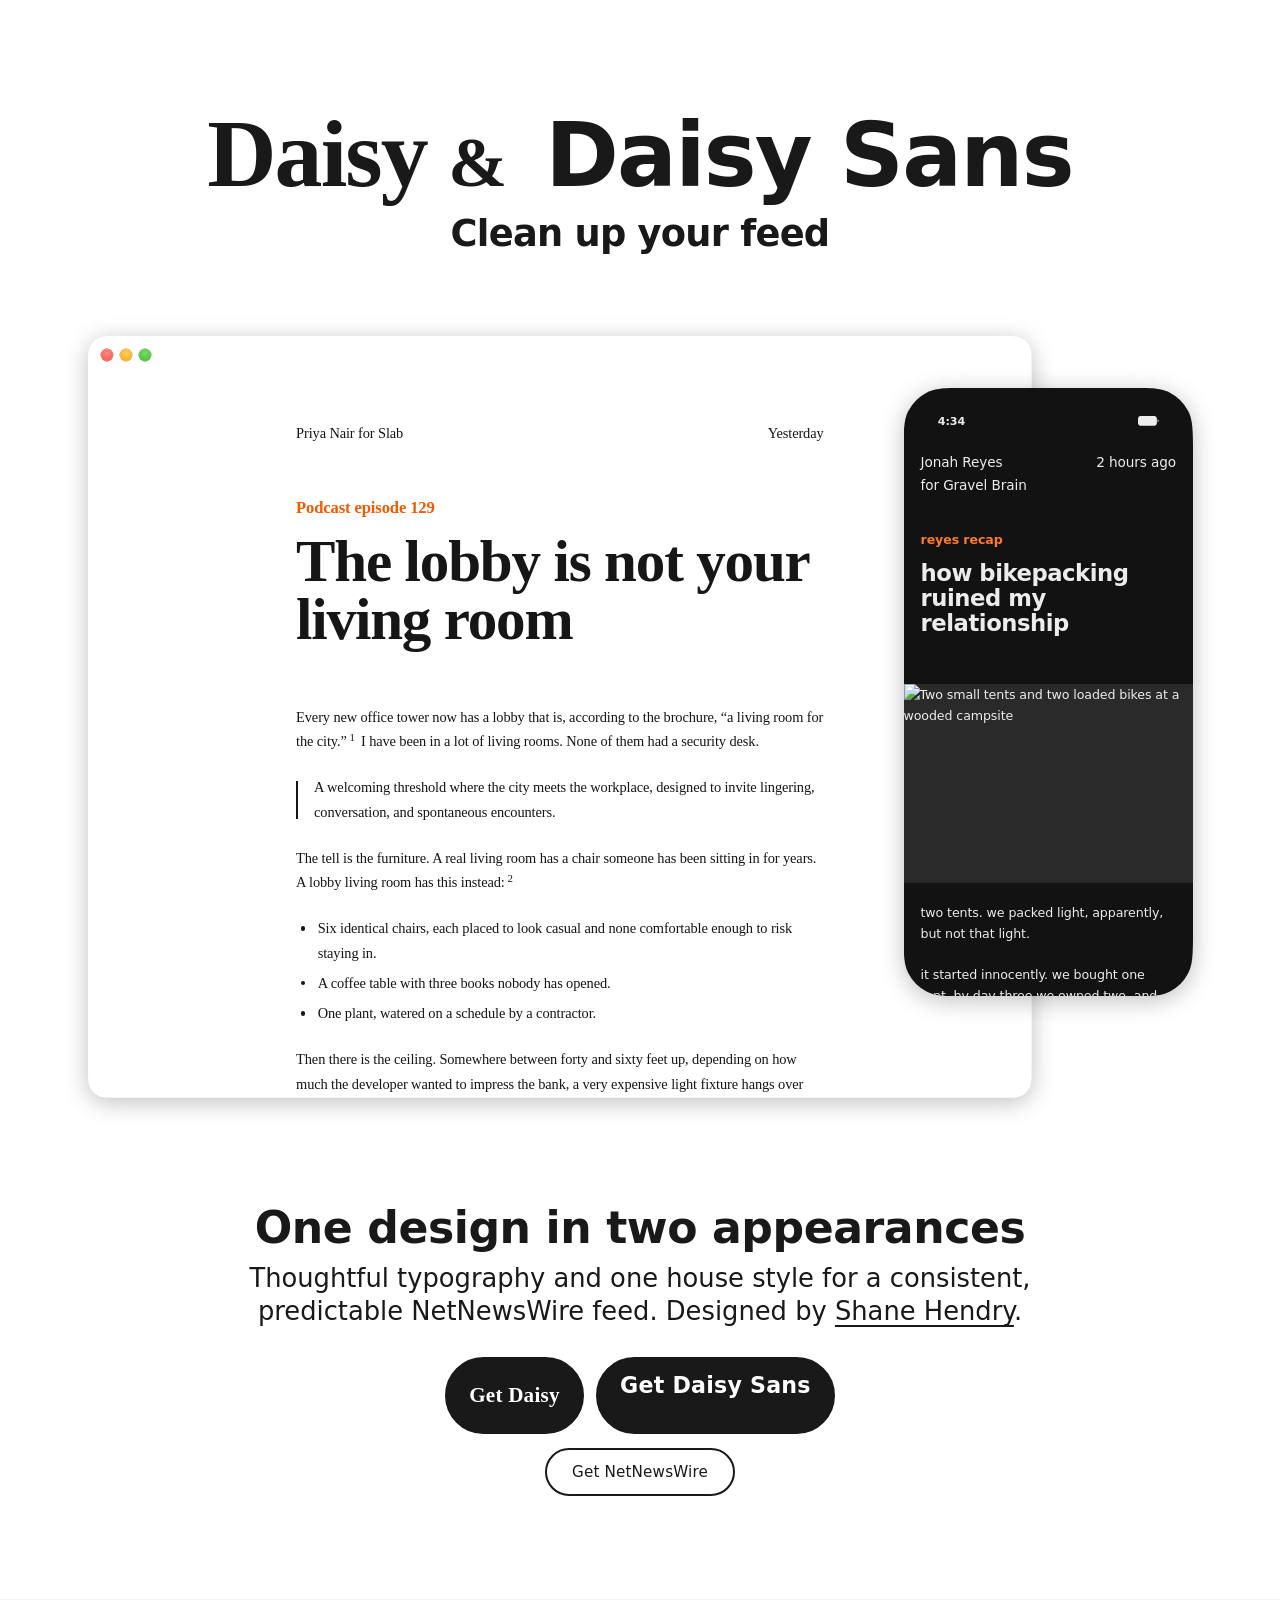
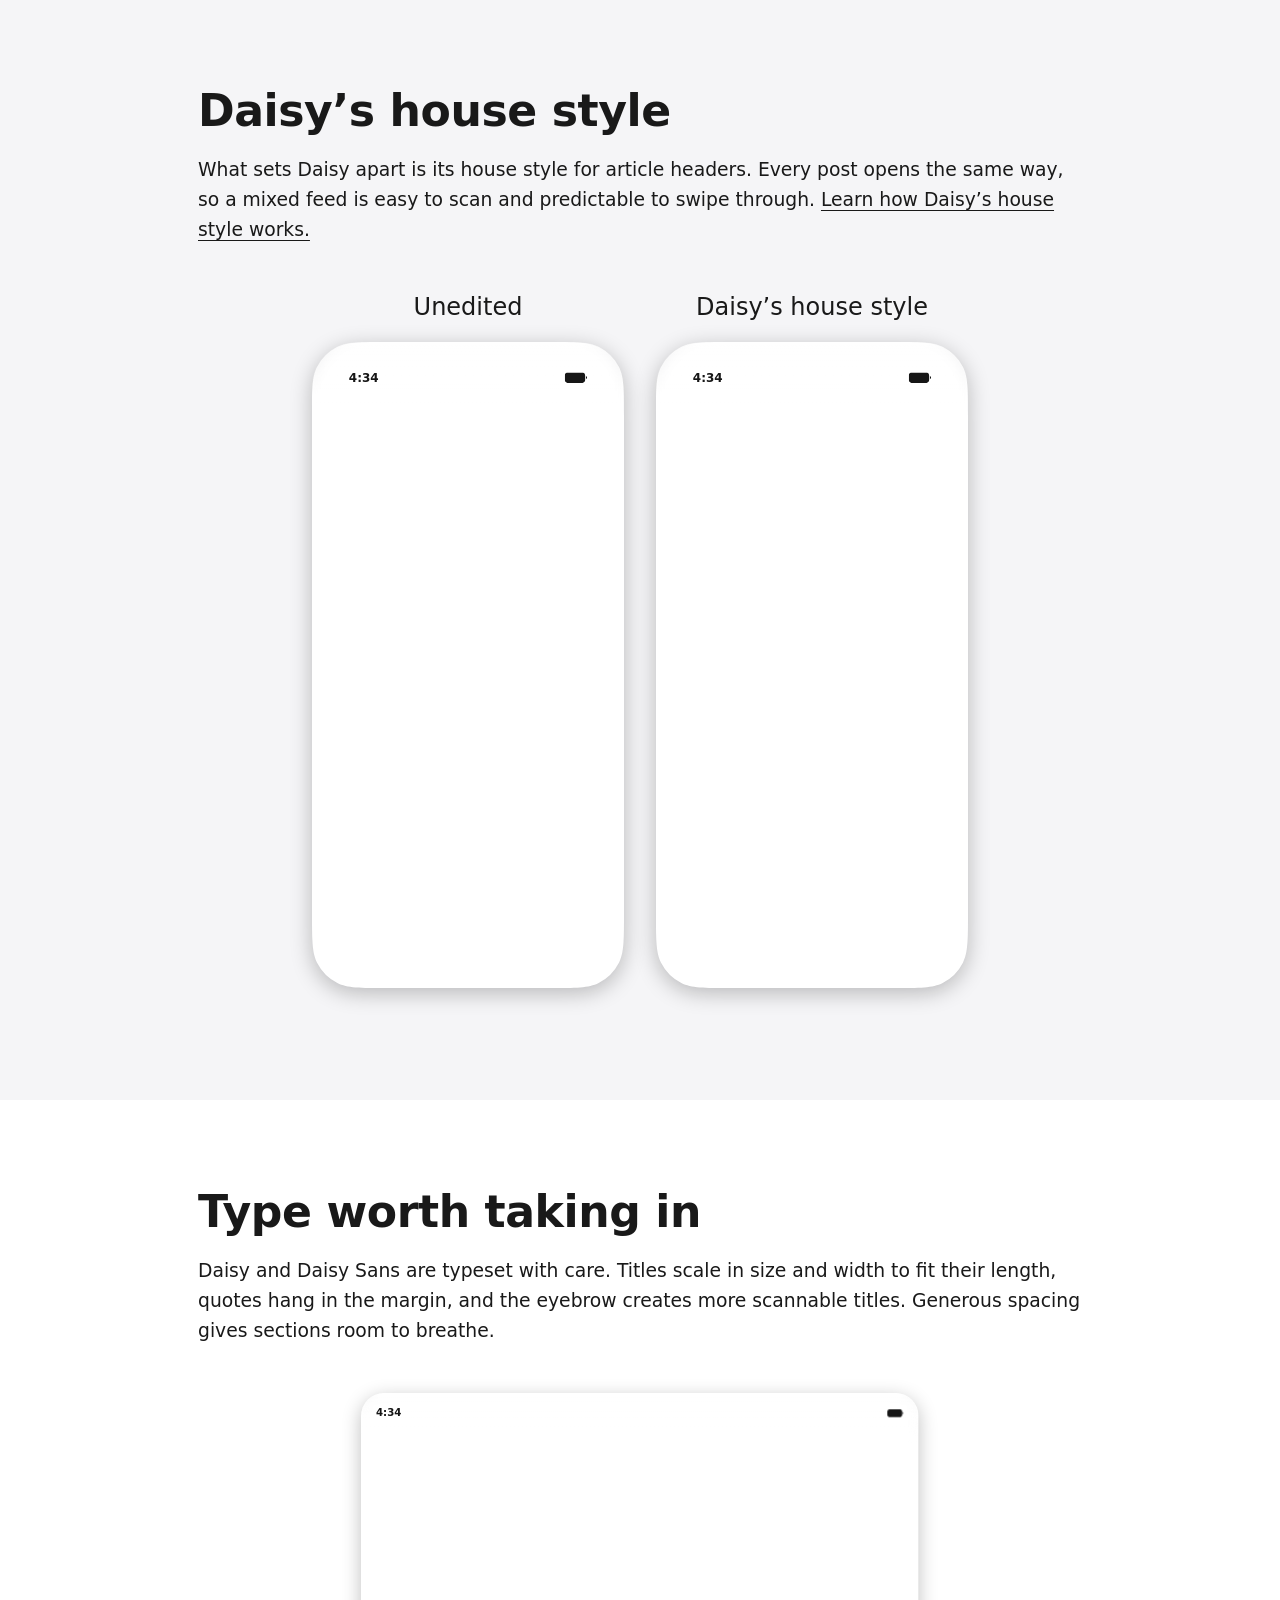
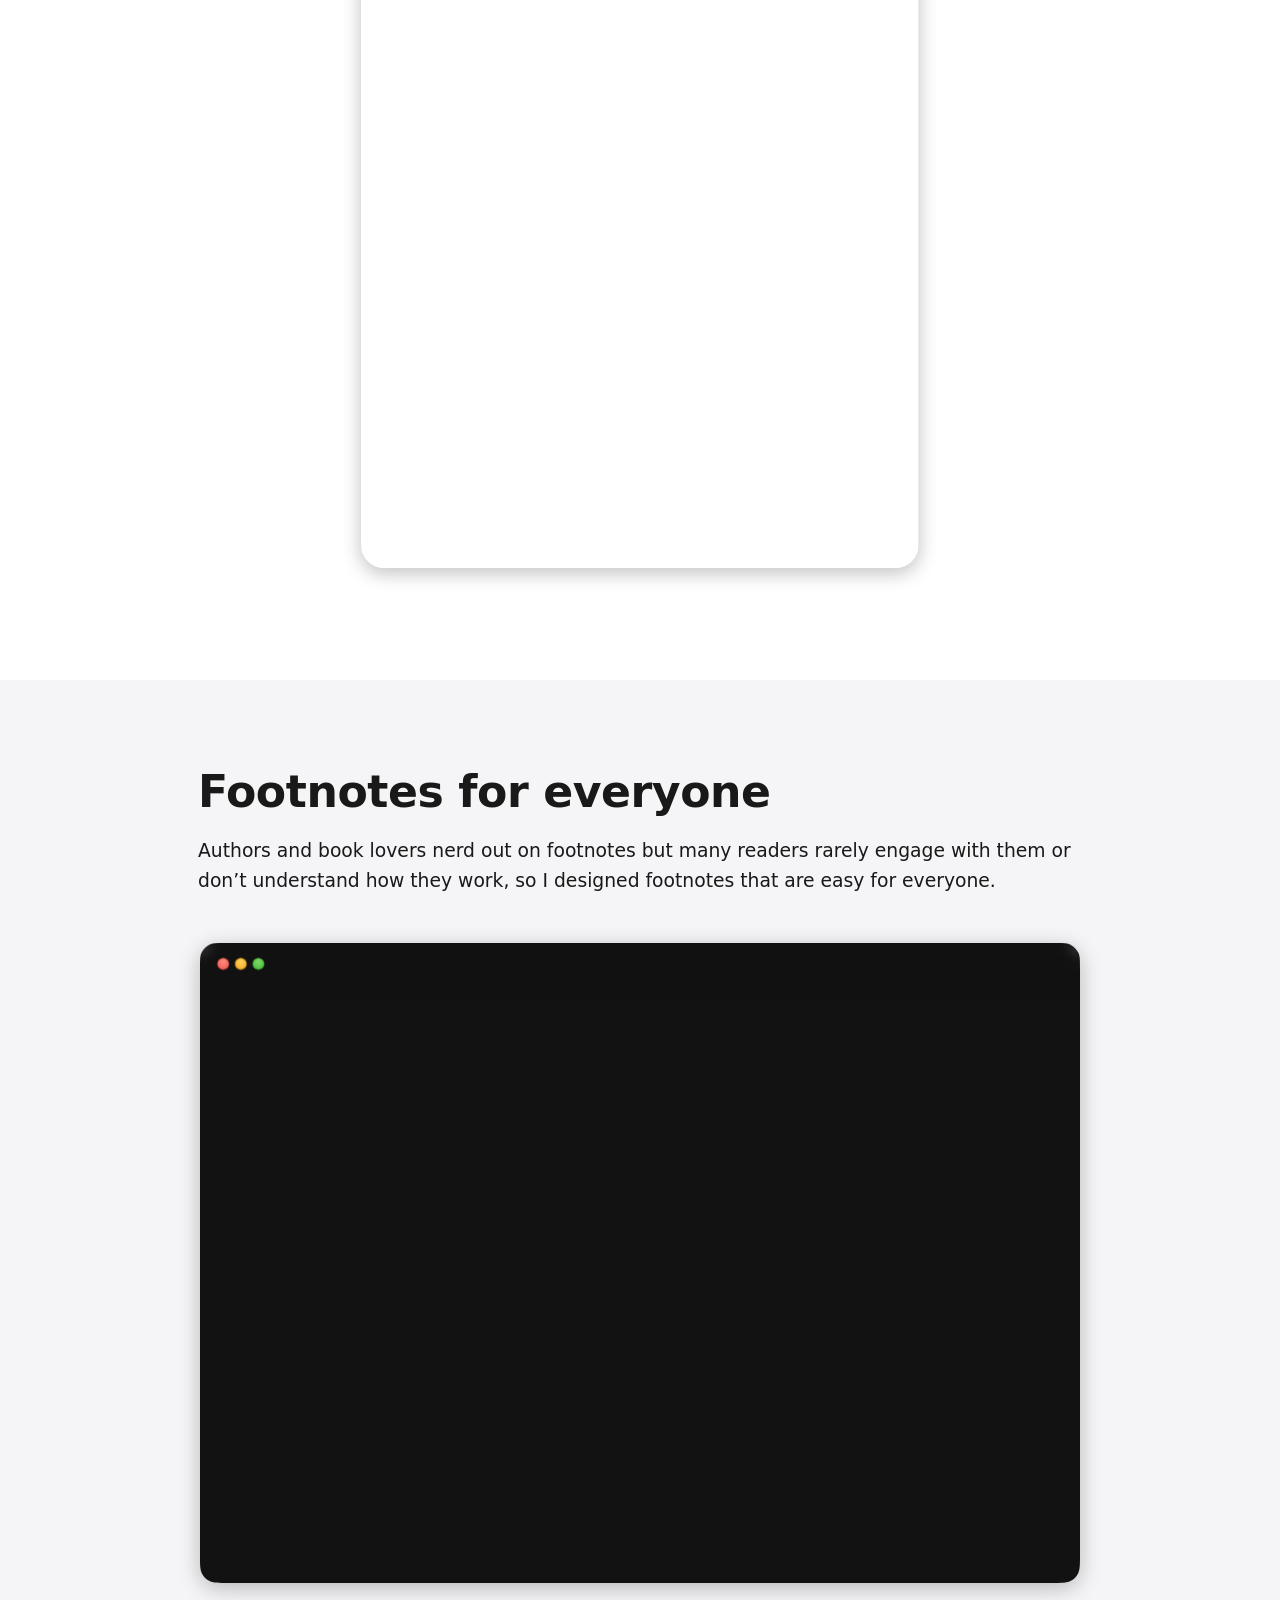
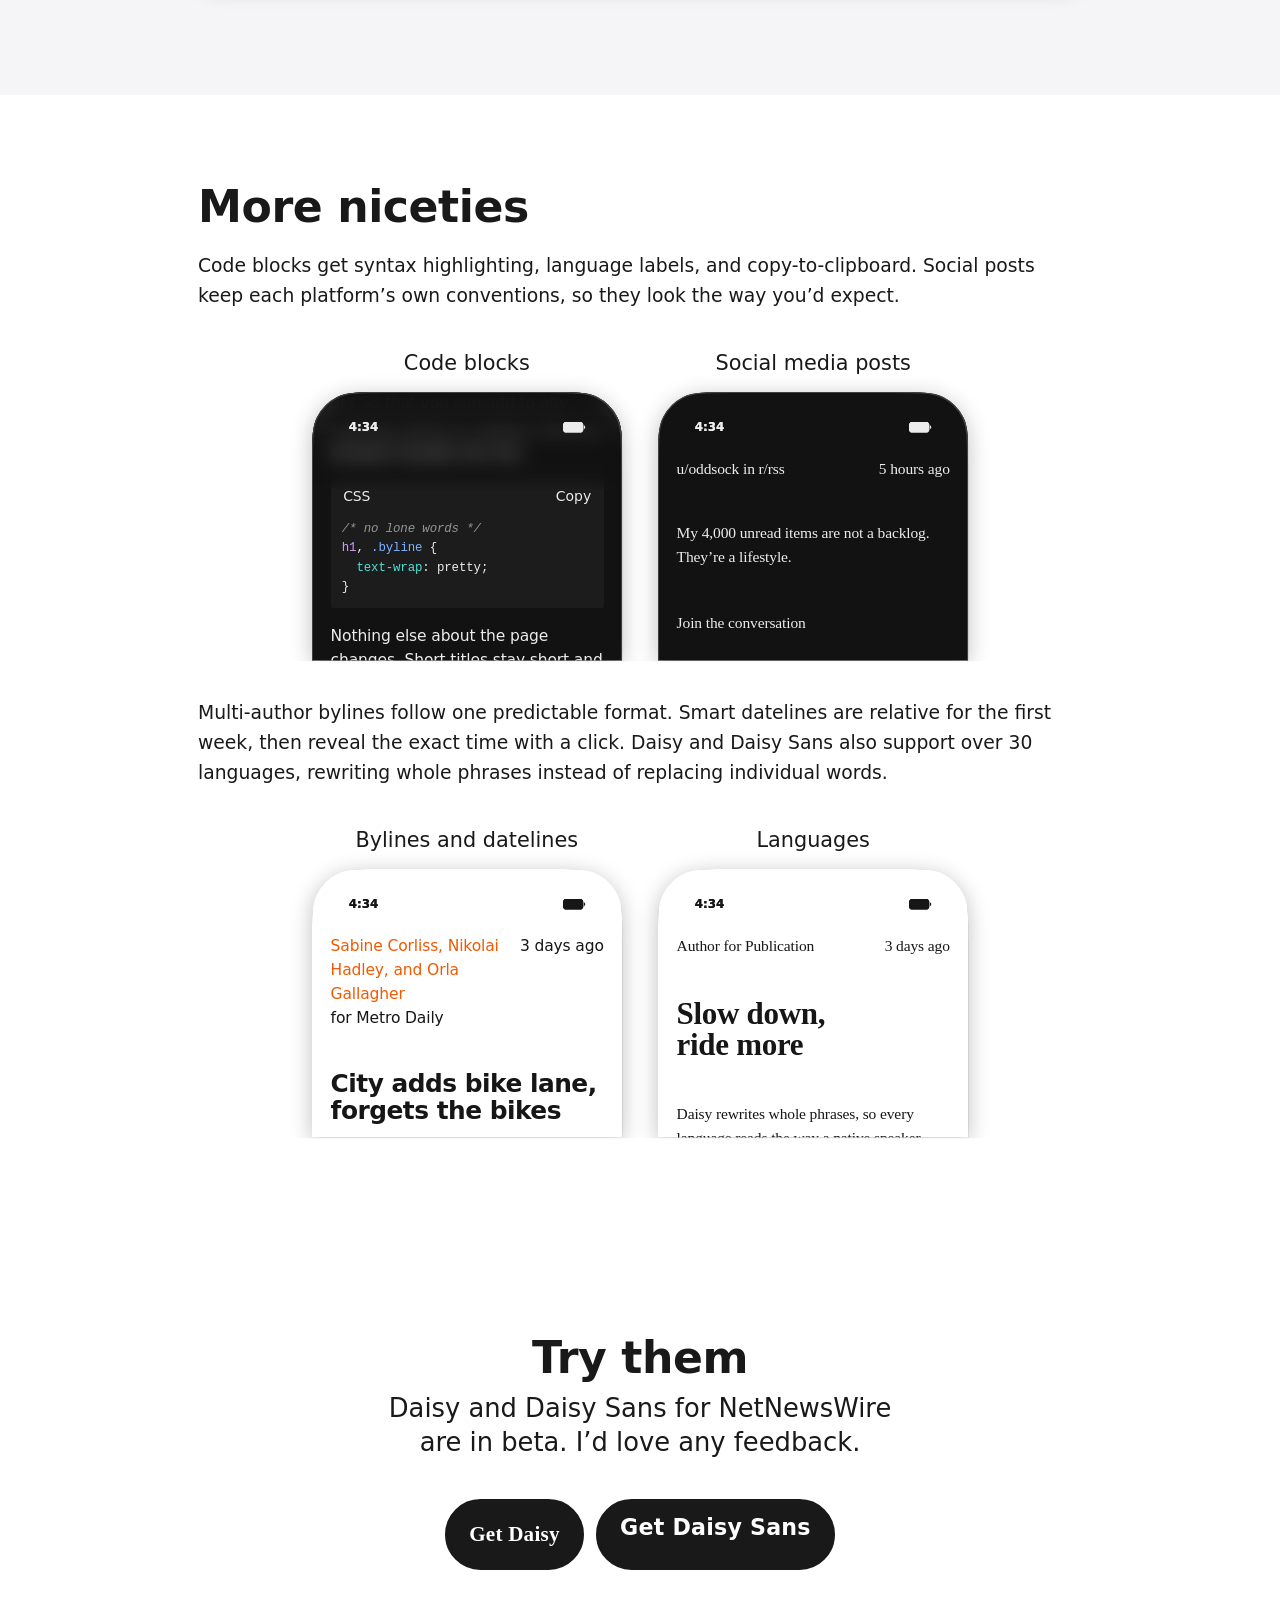
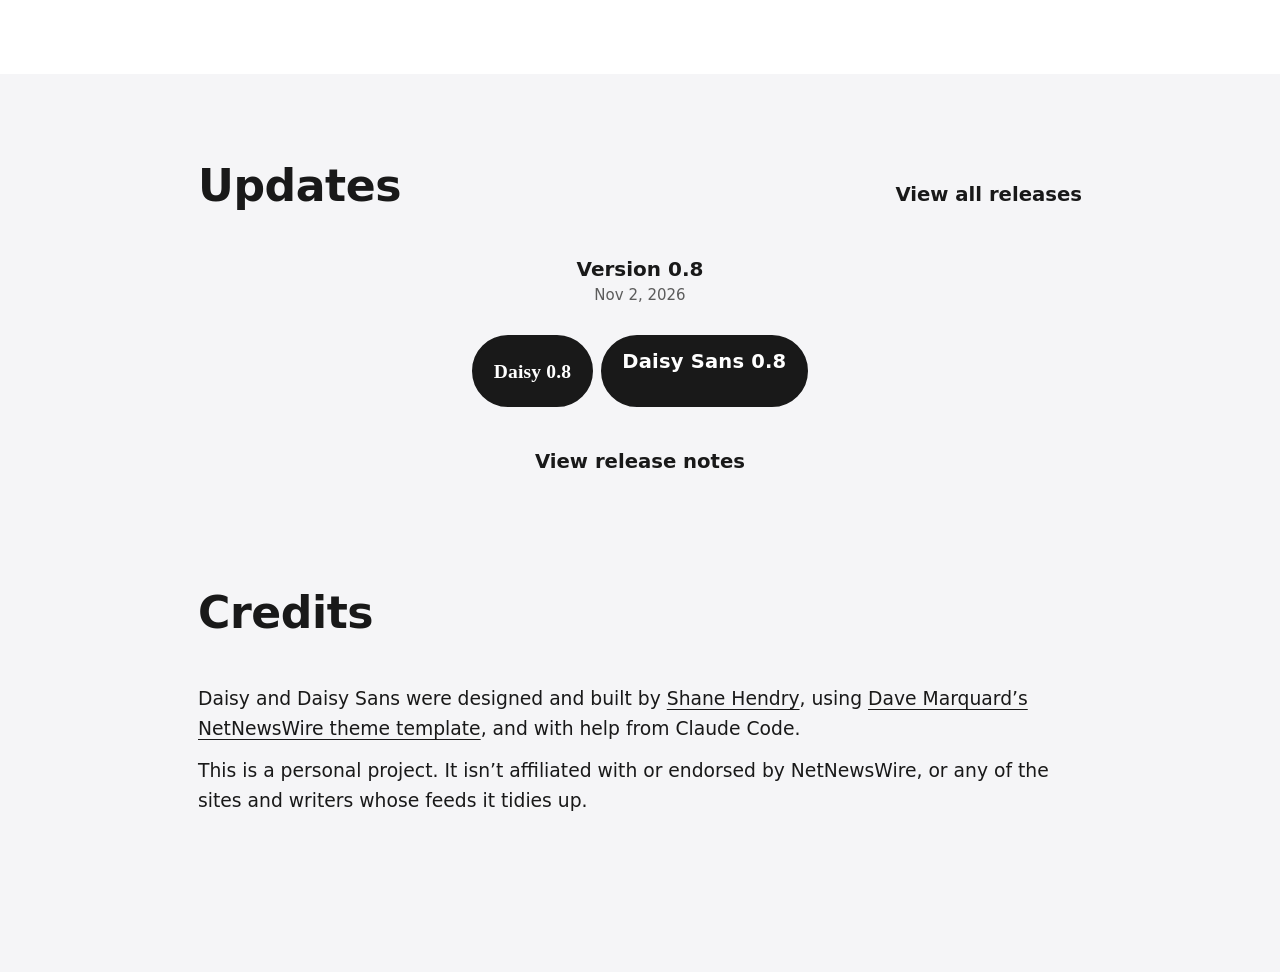
==== commit 4ff86c36: "Front page updates, code block fixes, enclosure support" ====
--- a/docs/index.html
+++ b/docs/index.html
@@ -78,25 +78,22 @@
 .top { container-type: inline-size; padding-block: clamp(3.5rem, 10vw, 7rem) 0; text-align: center; }
 .title {
   --t: calc(100cqw / 9.22);
-  align-items: baseline;
   color: var(--ink);
-  display: flex;
-  flex-wrap: nowrap;
   font-size: var(--t);
-  gap: 0 0.245em;
-  justify-content: center;
   line-height: 0.86;
   margin: 0;
-}
+  white-space: nowrap; /* inline spans, not flex items, so a triple-click selects the whole line */
+}
+.title .t1 { margin-right: 0.07em; }
 .title .t1 { word-spacing: -0.005em; font-family: var(--serif); font-variation-settings: "opsz" 130; font-weight: 700; letter-spacing: -0.02em; white-space: nowrap; }
 .title .amp { font-size: 0.7377em; font-weight: 800; letter-spacing: -0.03em; }
 .title .t2 { font-family: var(--sans); font-size: 0.9254em; font-variation-settings: "wdth" 116; font-weight: 800; letter-spacing: -0.02em; line-height: 0.82; white-space: nowrap; }
 .title .t2 span { display: inline; }
 .top .tagline { font-family: var(--sans); font-size: calc(100cqw / 8.3 * 0.3453); font-variation-settings: "wdth" 120; font-weight: 800; letter-spacing: -0.02em; line-height: 1.2; margin: 0.45em 0 0; }
 @container (max-width: 40rem) {
-  .title { --t: 17cqw; flex-direction: column; align-items: center; }
+  .title { --t: 17cqw; display: flex; flex-direction: column; align-items: center; white-space: normal; }
   .top .tagline { font-size: calc(17cqw * 0.3453); }
-  .title .t1 { margin-bottom: 0.1em; }
+  .title .t1 { margin: 0 0 0.1em; }
   .title .t2 span { display: block; }
 }
 /* On a phone the space above the title equals the space between the tagline and the devices below it (measured to the letters: the hero's own margin, about 1.75rem of room inside the hero, less the title's 4px of top leading). */
@@ -18655,7 +18652,7 @@
     <section class="credits" id="credits">
       <h2>Credits</h2>
       <p>Daisy and Daisy Sans were designed and built by <a href="https://shanehendry.com/">Shane Hendry</a>, using <a href="https://github.com/dave-atx">Dave Marquard&#8217;s</a> <a href="https://github.com/dave-atx/netnewswire-theme-template">NetNewsWire theme template</a>, and with help from Claude Code.</p>
-      <p>This project isn&#8217;t affiliated with or endorsed by NetNewsWire or any of the authors or publications whose feeds the themes have rules for. Learn more about <a href="https://github.com/Ranchero-Software/NetNewsWire/blob/main/Technotes/Themes.md">NetNewsWire&#8217;s theme format</a>.</p>
+      <p>This is a personal project. It isn&#8217;t affiliated with or endorsed by NetNewsWire, or any of the sites and writers whose feeds it tidies up.</p>
     </section>
   </div>
 </section>
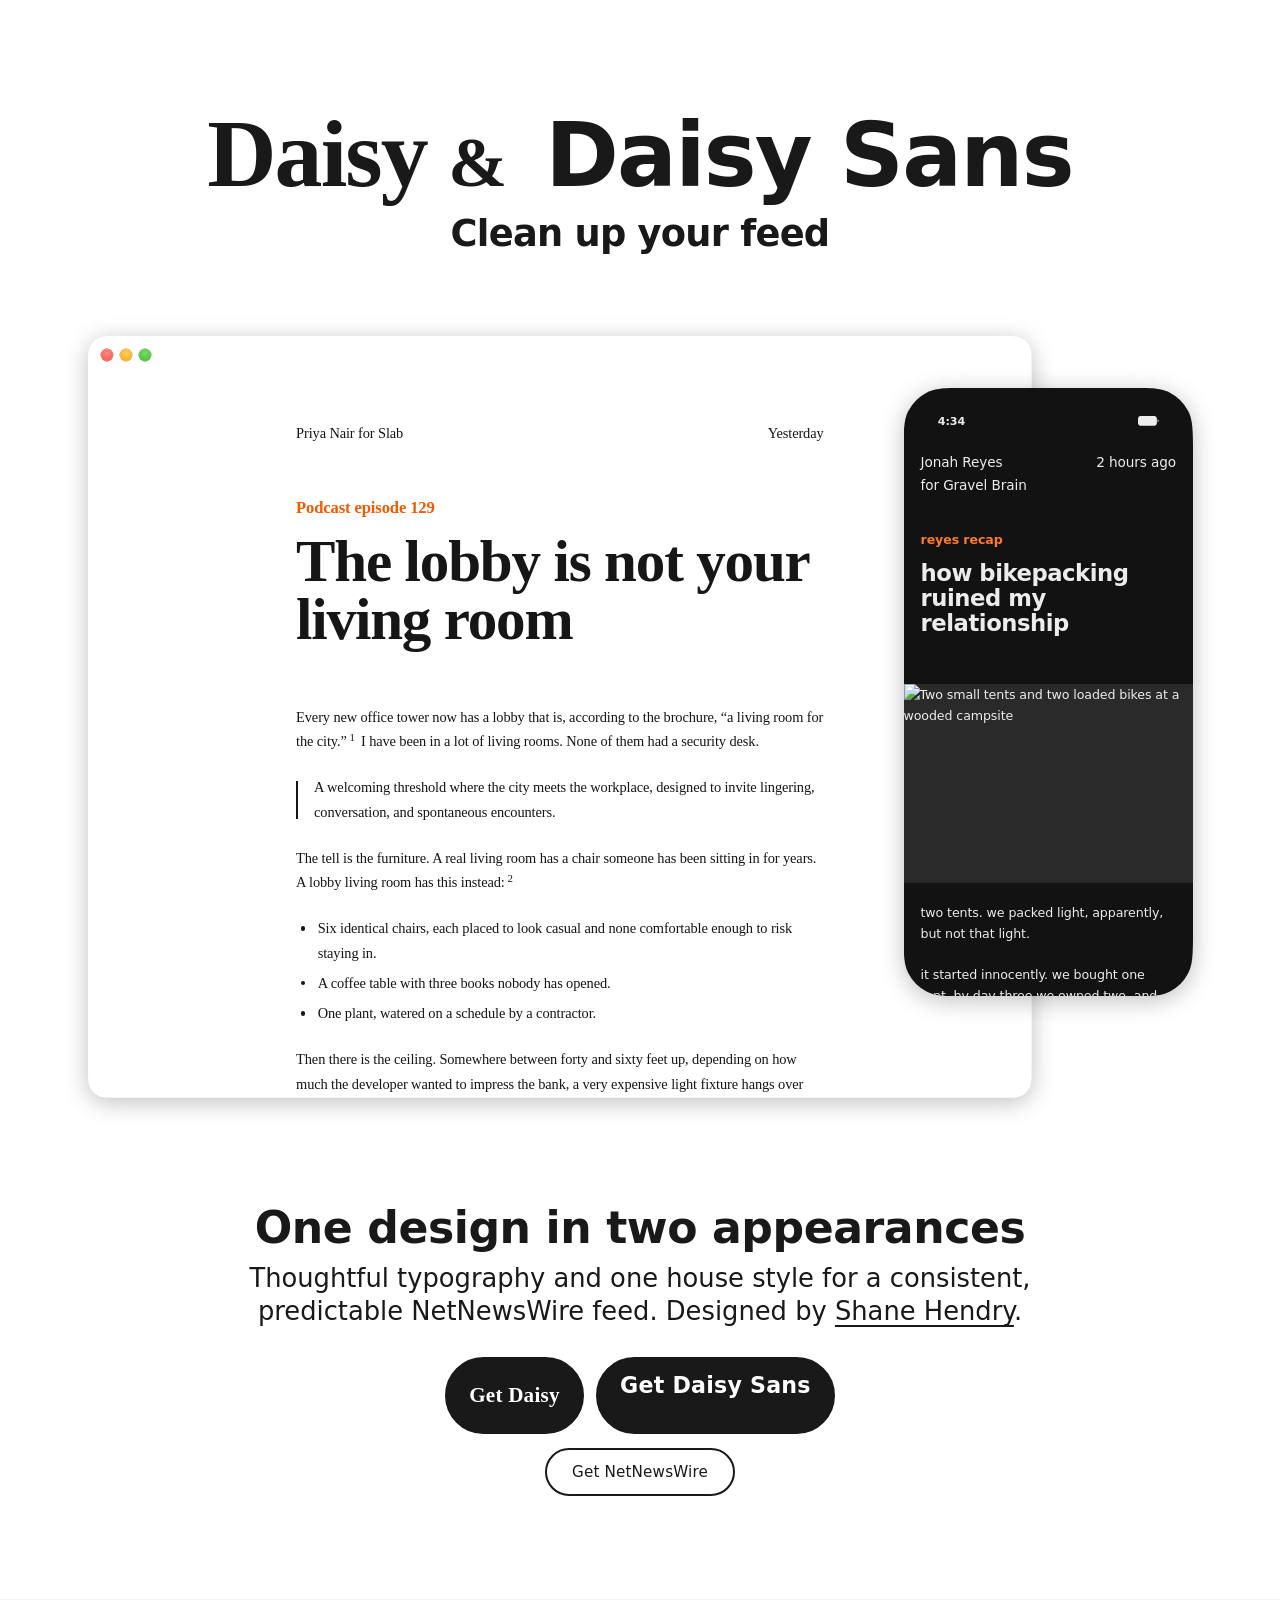
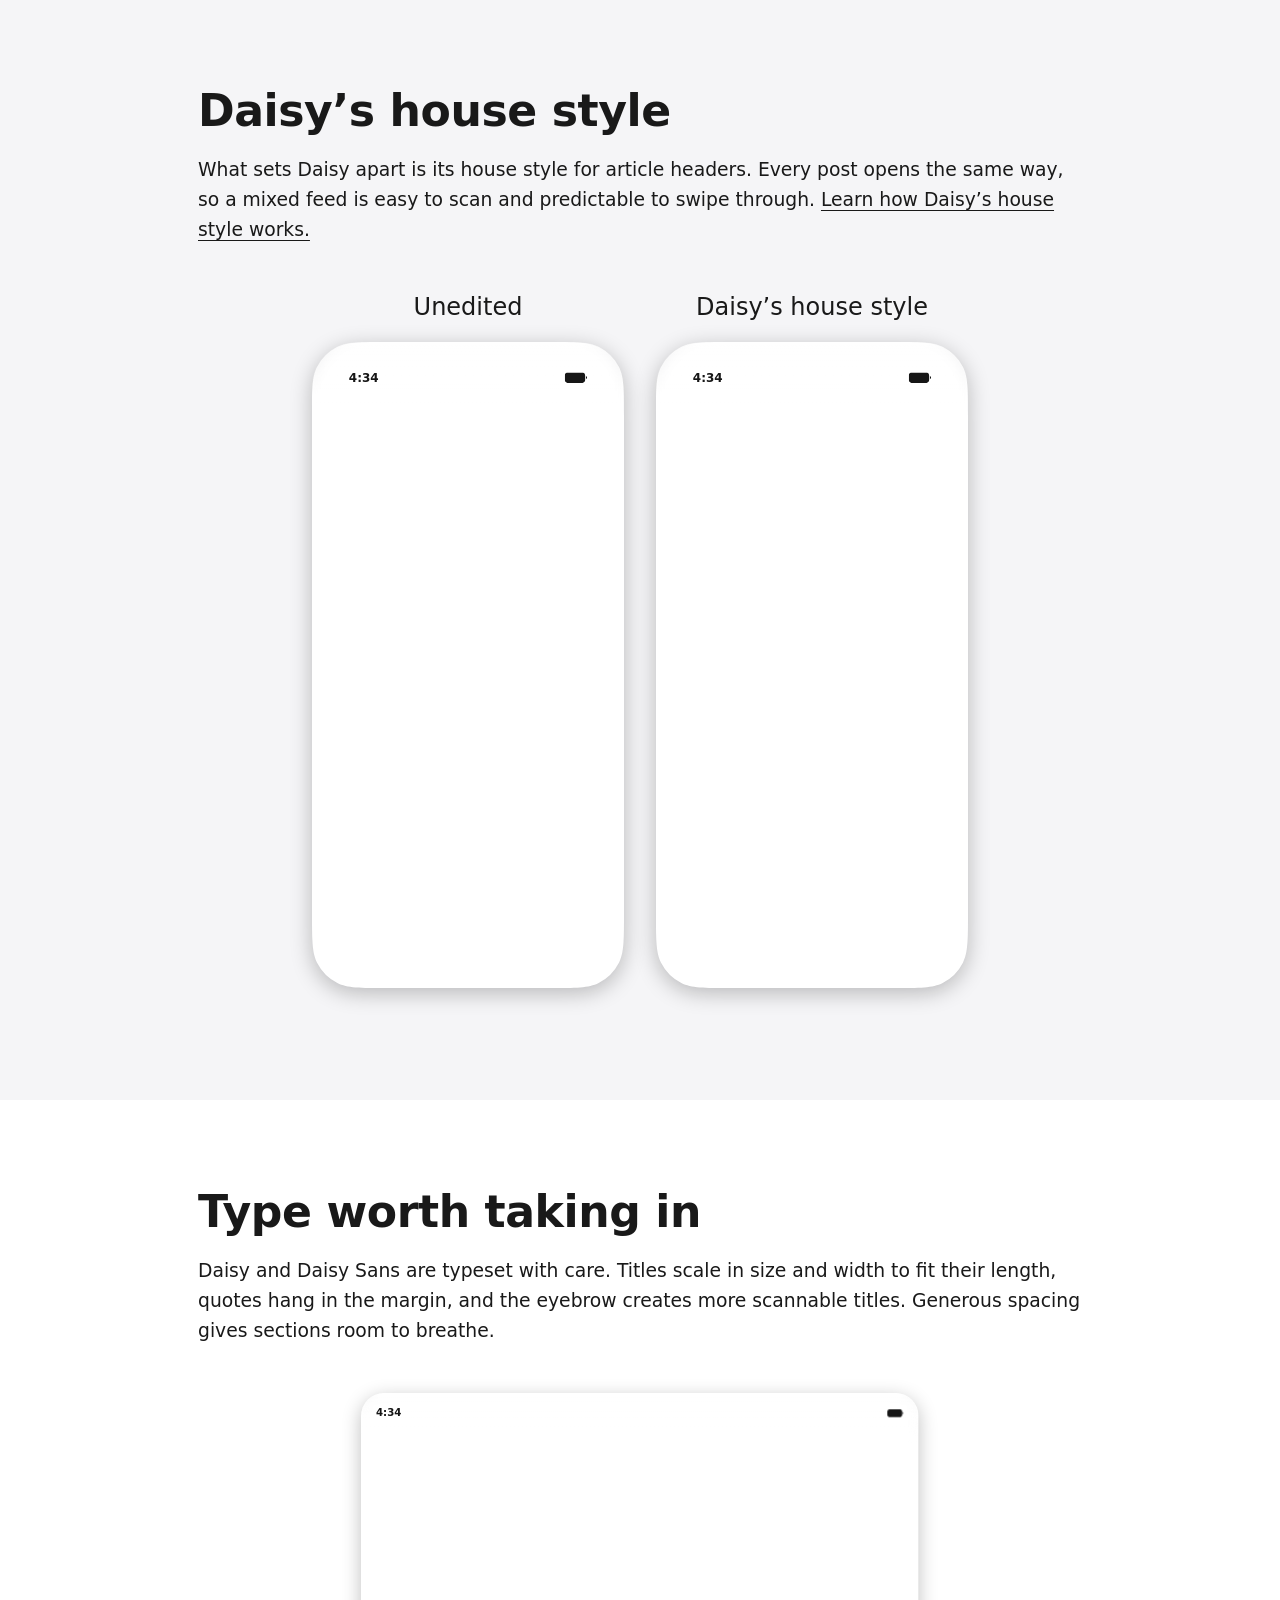
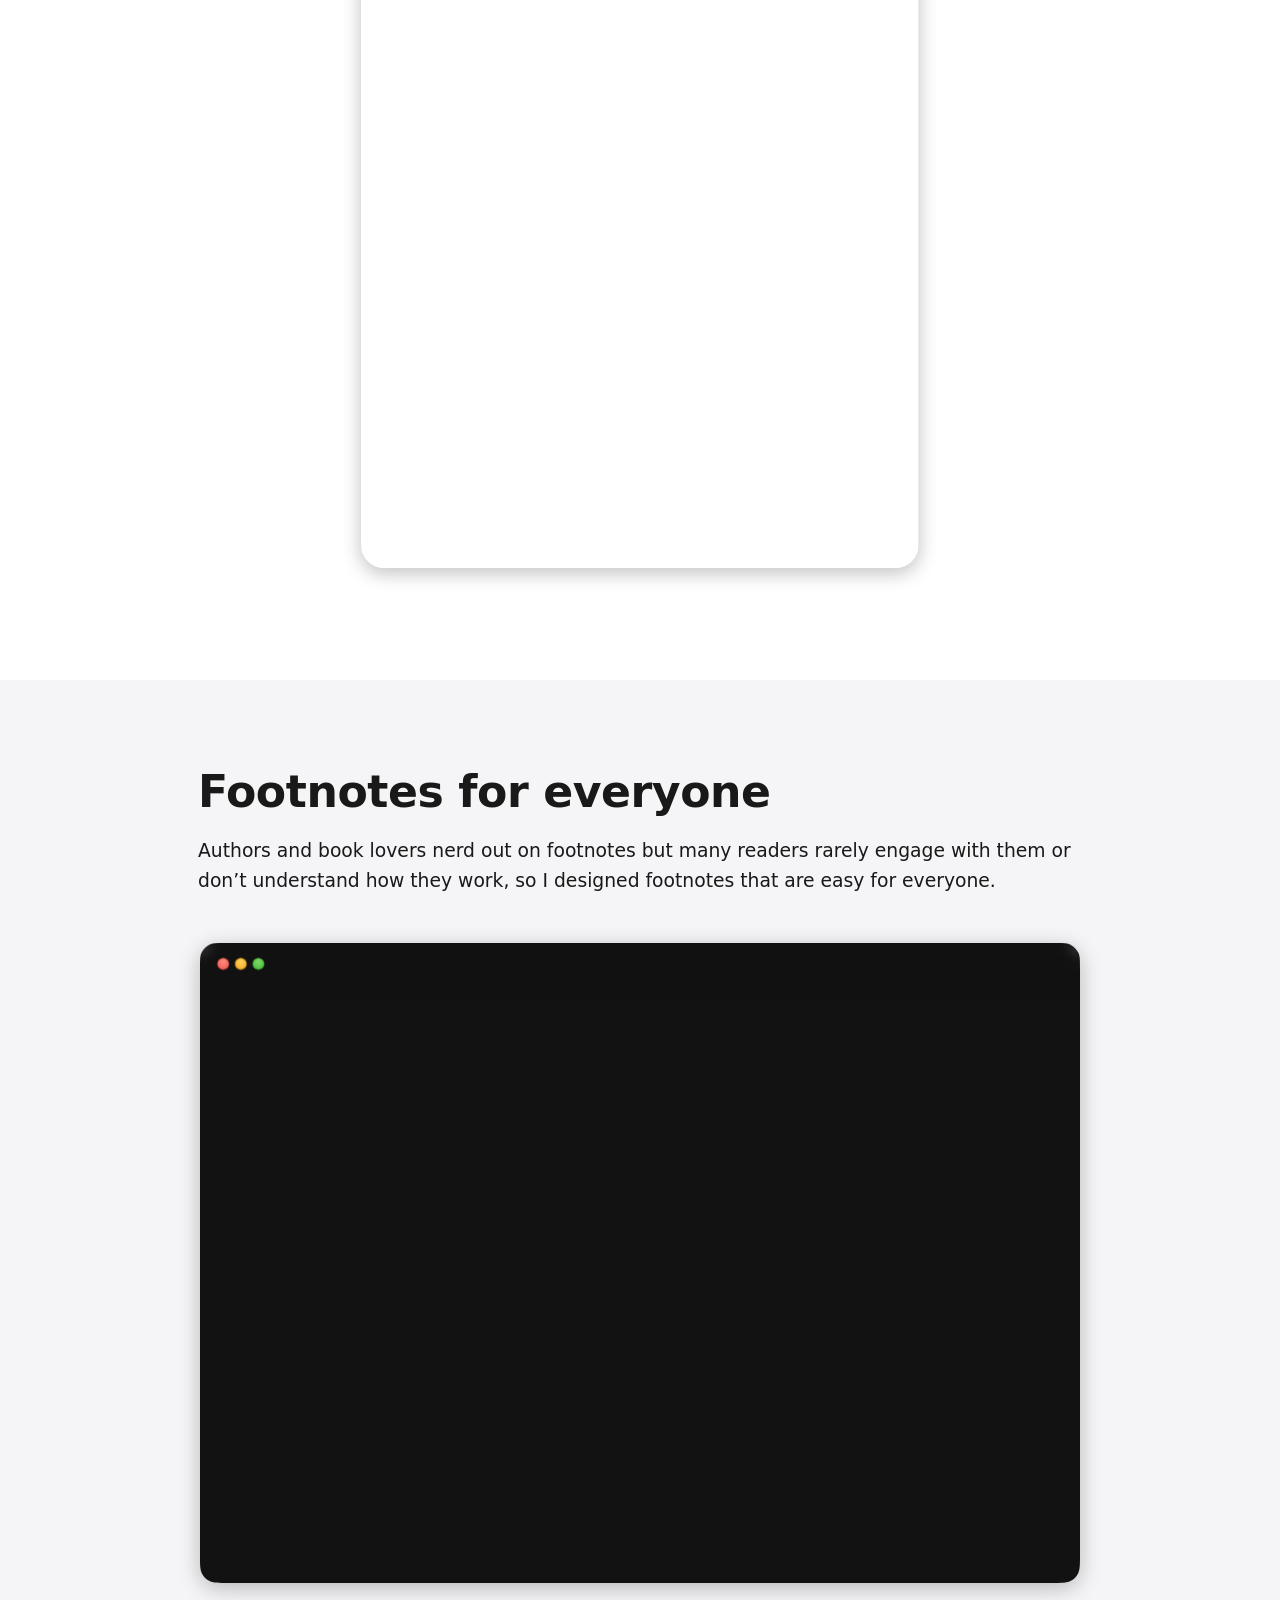
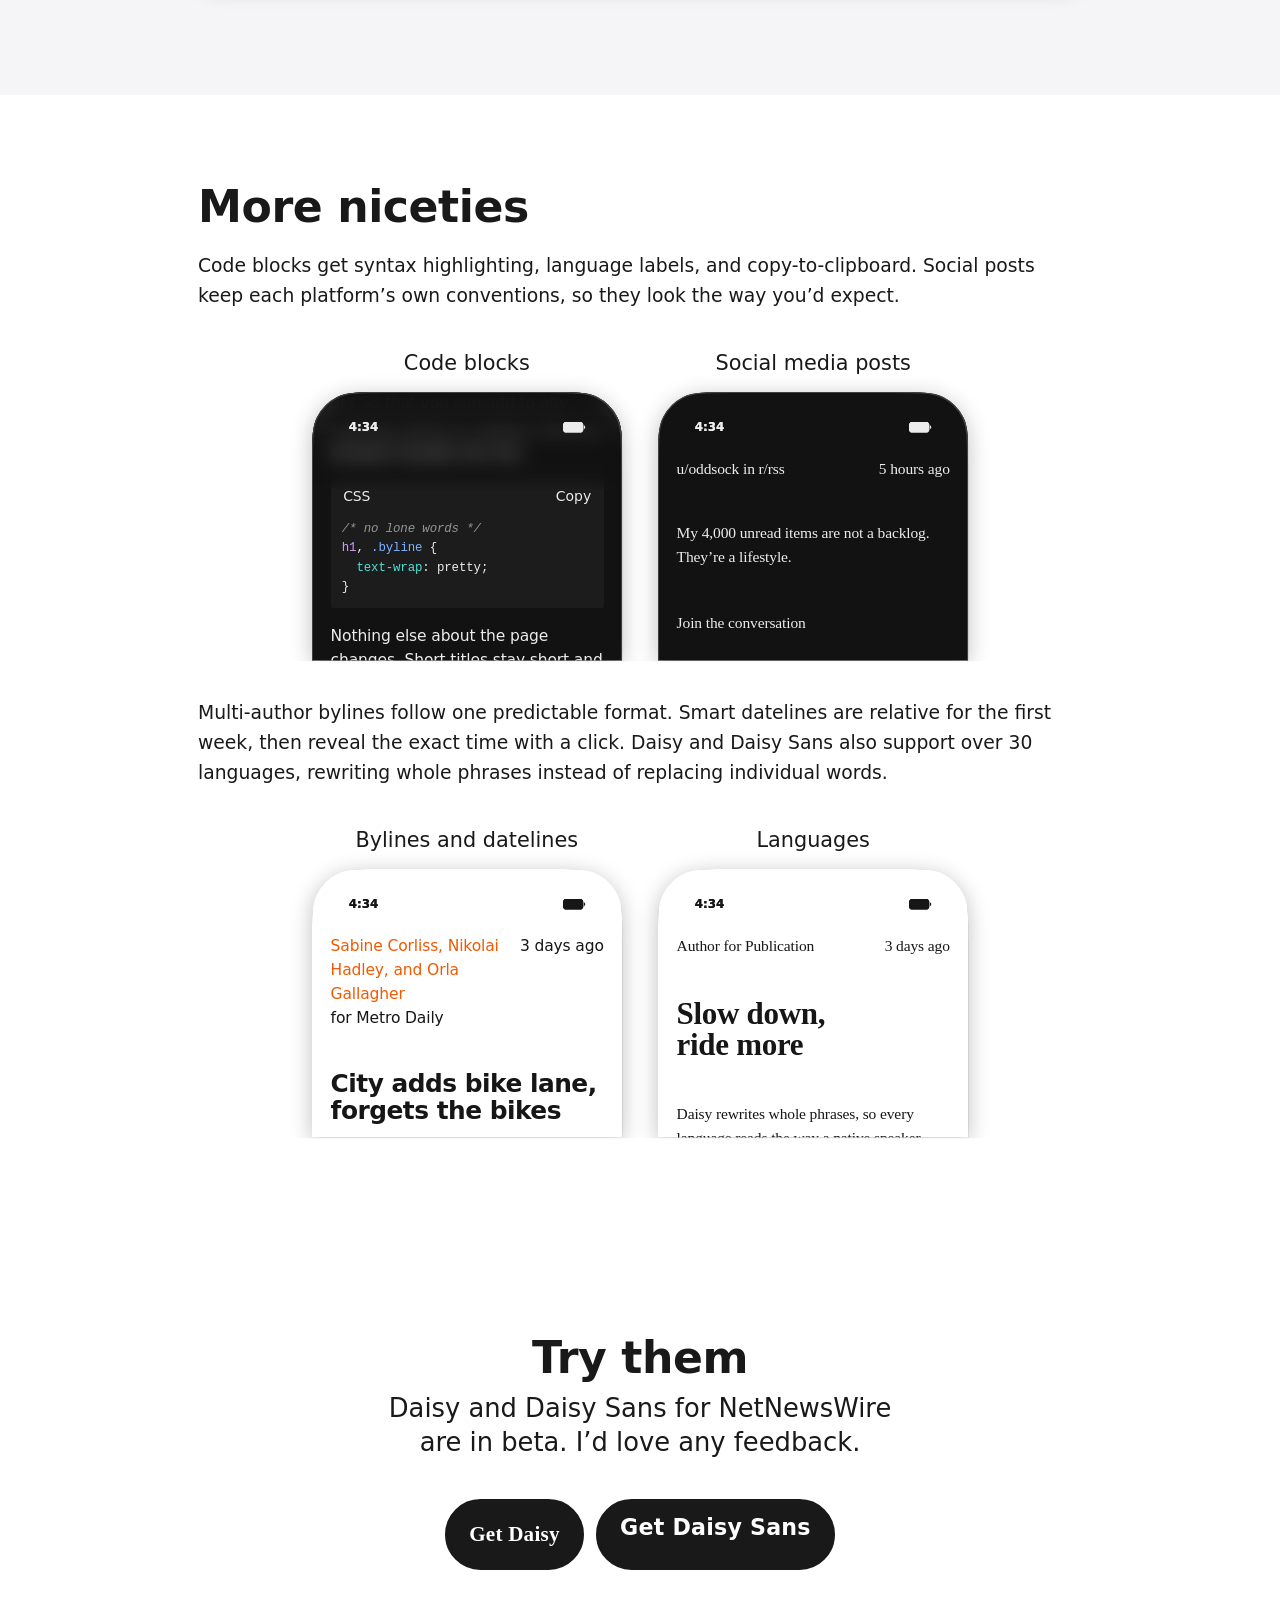
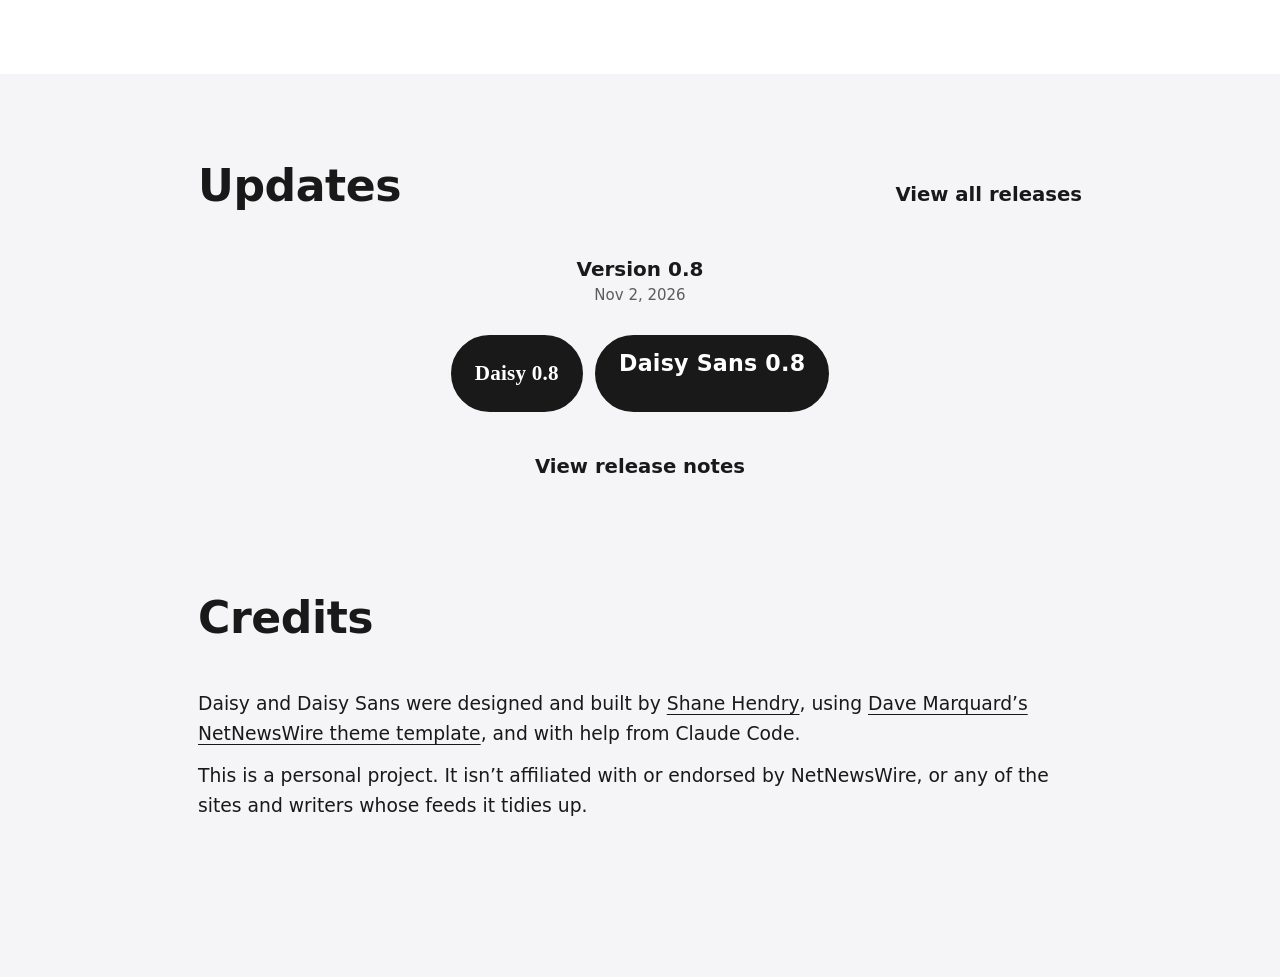
==== commit 35478816: "Front page update" ====
--- a/docs/index.html
+++ b/docs/index.html
@@ -130,7 +130,6 @@
 .button--serif { font-family: var(--serif); font-variation-settings: "opsz" 110, "wght" 713; font-weight: 713; }
 /* The serif label is centred on its capitals and baseline (the line box's own leading sits unevenly around it); the padding keeps the button the same height as before. */
 .button--serif, .updates[data-theme="daisy"] .button { text-box: trim-both cap alphabetic; padding-block: 0.93em; }
-.howto .button.button--serif { padding-block: 0.95em; }
 /* 5% larger type, with the padding and line height scaled back so the button is the same size as Get Daisy. */
 .button--sans { font-size: 1.386rem; line-height: 1.524; padding: 0.4643em 1em; font-variation-settings: "wght" 678, "wdth" 66, "opsz" 28; font-weight: 678; }
 .button--outline { background: transparent; color: var(--ink); font-size: 0.95rem; font-weight: 500; padding: 0.85em 1.615em; }
@@ -311,8 +310,7 @@
   .focus .updates.ios .howto .thanks { margin-inline: 0; max-width: none; text-wrap: pretty; }
 }
 .howto { margin-block: 1.75rem 2.4rem; }
-.howto .buttons { gap: 0.5rem; justify-content: flex-start; margin: 0; }
-.howto .button { font-size: 1.22rem; padding: 0.5em 1em; }
+.howto .buttons { gap: 0.75rem; justify-content: flex-start; margin: 0; }
 .howto .lead-in { margin: 0; }
 .howto ol { margin: 0; padding-inline-start: 1.5rem; }
 .howto li { margin-block: 0.5em; }
@@ -18703,6 +18701,11 @@
   window.addEventListener("scroll", function () { setOpen(false); onScroll(); }, { passive: true });
   window.addEventListener("resize", onScroll);
   toggle.addEventListener("click", function () { setOpen(!menu.hasAttribute("data-open")); });
+  // With a mouse, resting on the menu opens it and leaving closes it, each after a brief pause so passing through on the way to the browser's toolbar does nothing.
+  var hoverTimer;
+  function hoverOpen(on, ms) { clearTimeout(hoverTimer); hoverTimer = setTimeout(function () { setOpen(on); }, ms); }
+  menu.addEventListener("pointerenter", function (e) { if (e.pointerType === "mouse") hoverOpen(true, 80); });
+  menu.addEventListener("pointerleave", function (e) { if (e.pointerType === "mouse") hoverOpen(false, 120); });
   logo.addEventListener("click", function (e) { e.preventDefault(); setOpen(false); glide(0); });
   links.forEach(function (a) {
     a.addEventListener("click", function (e) {
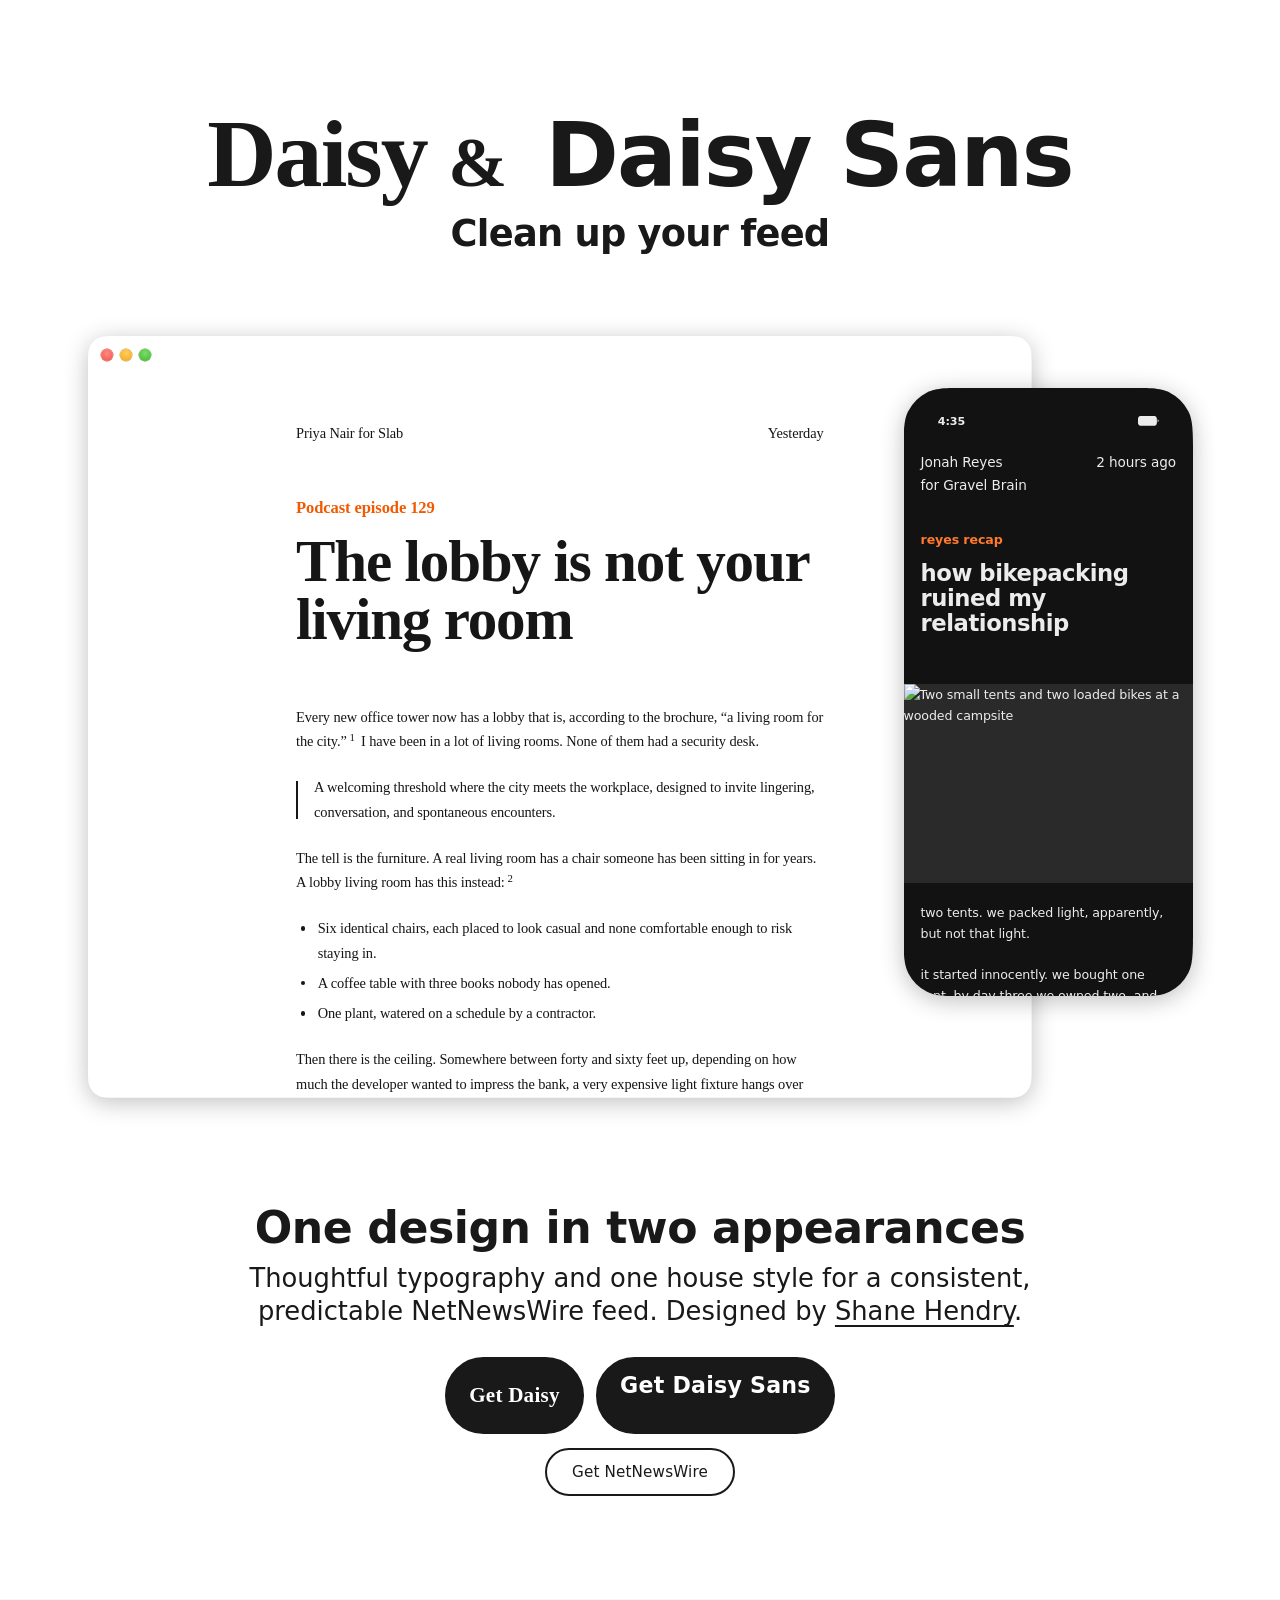
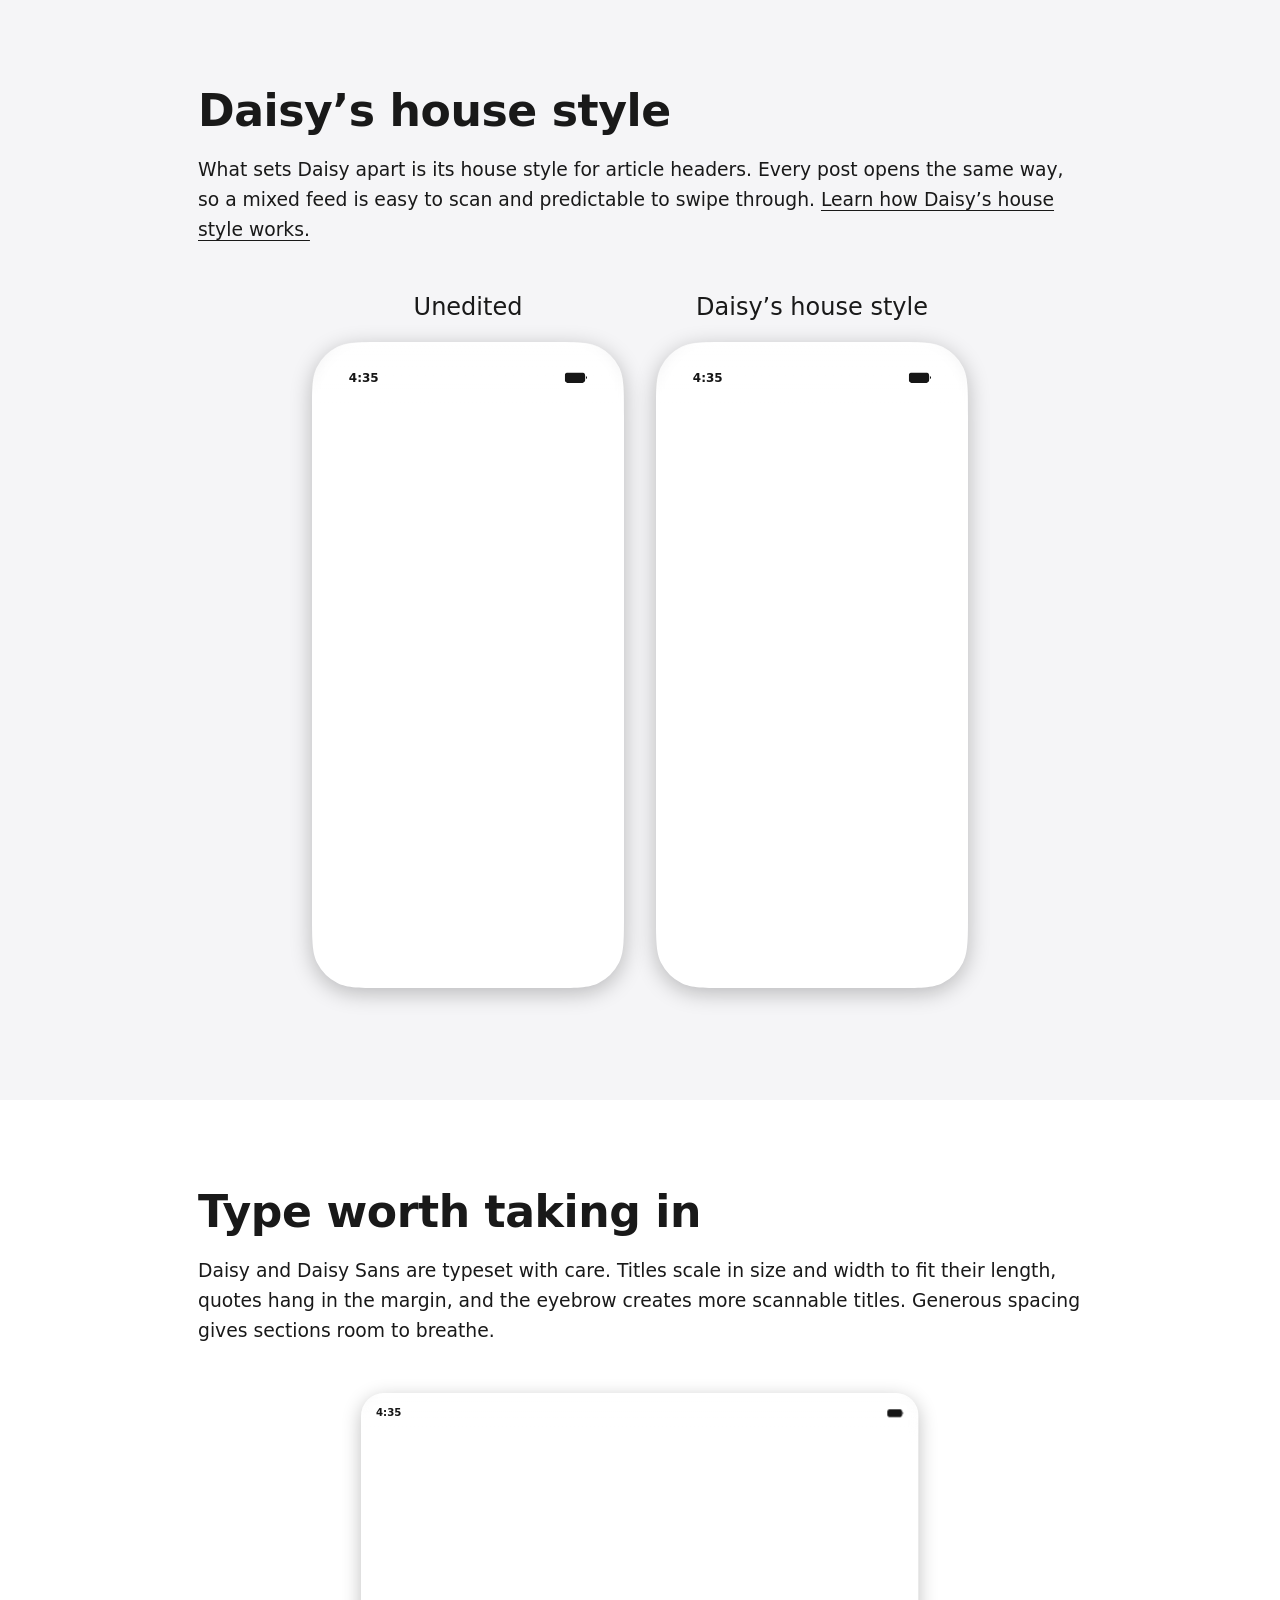
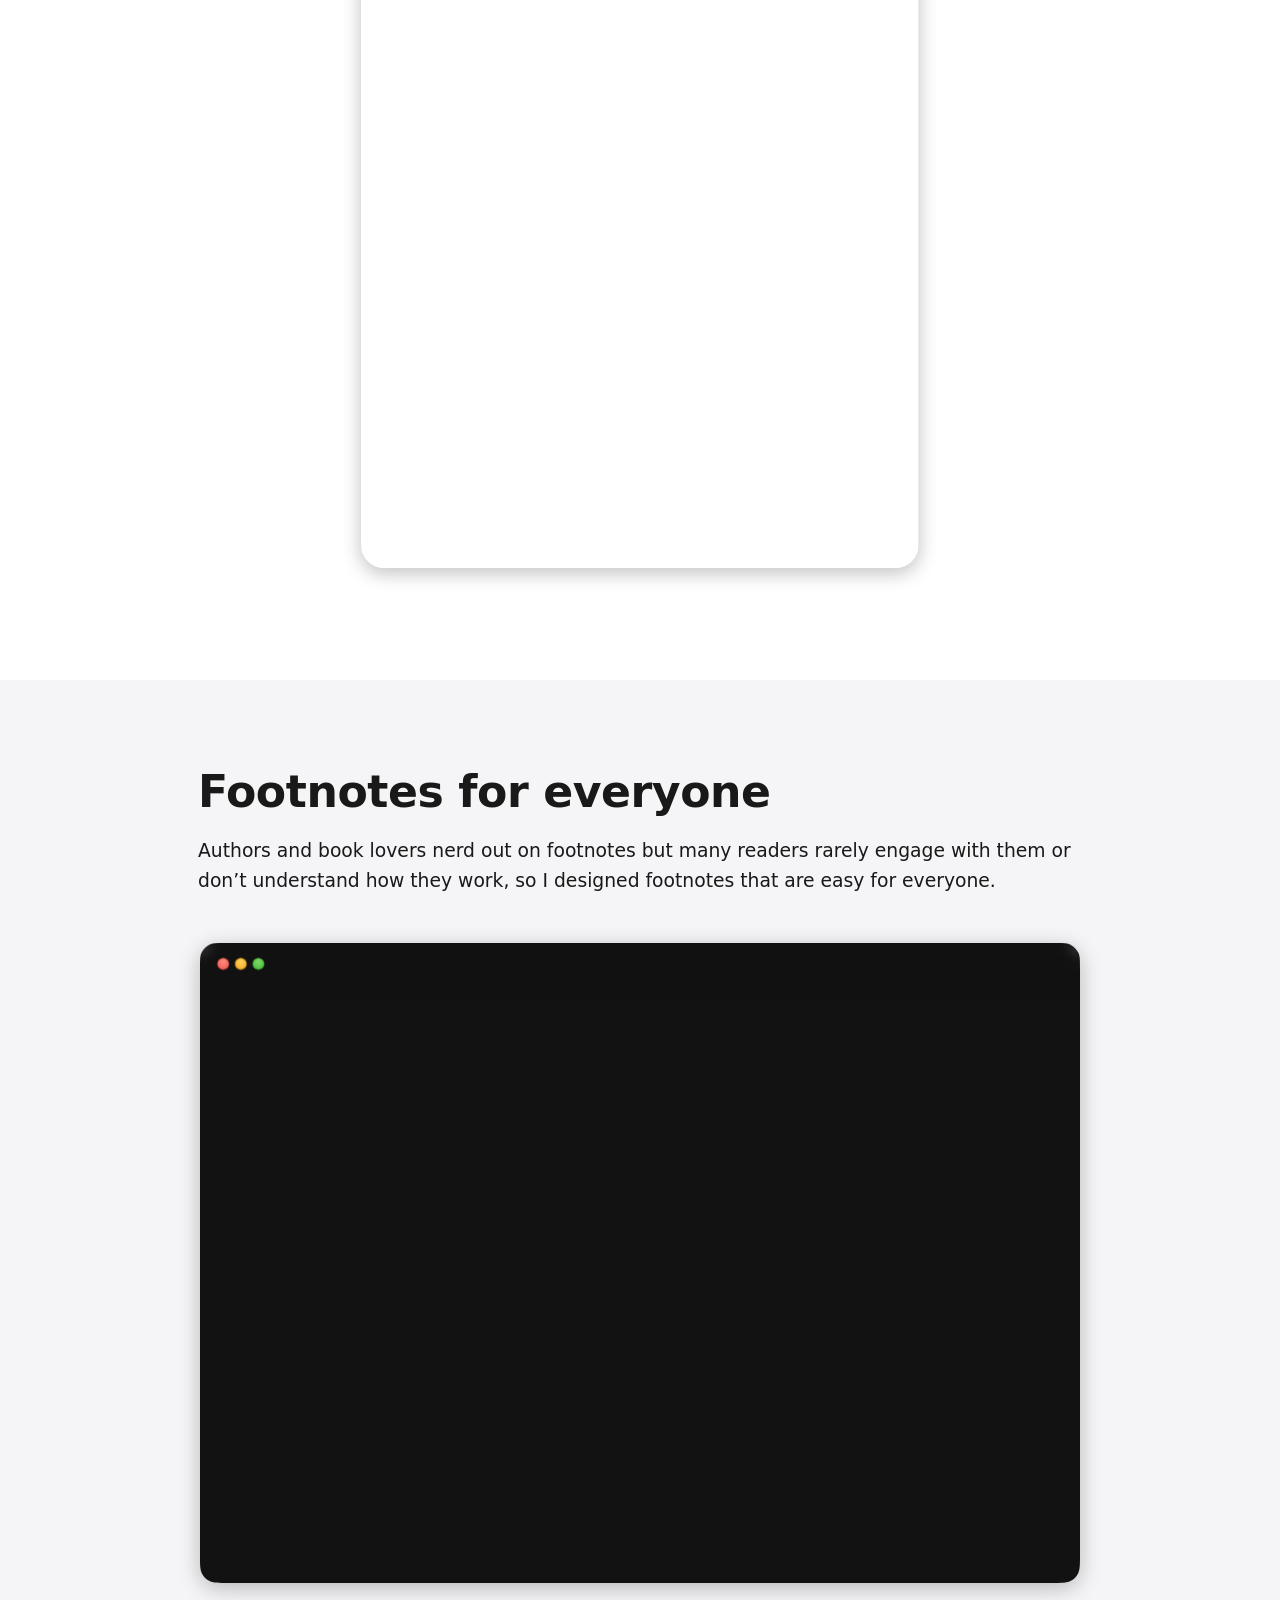
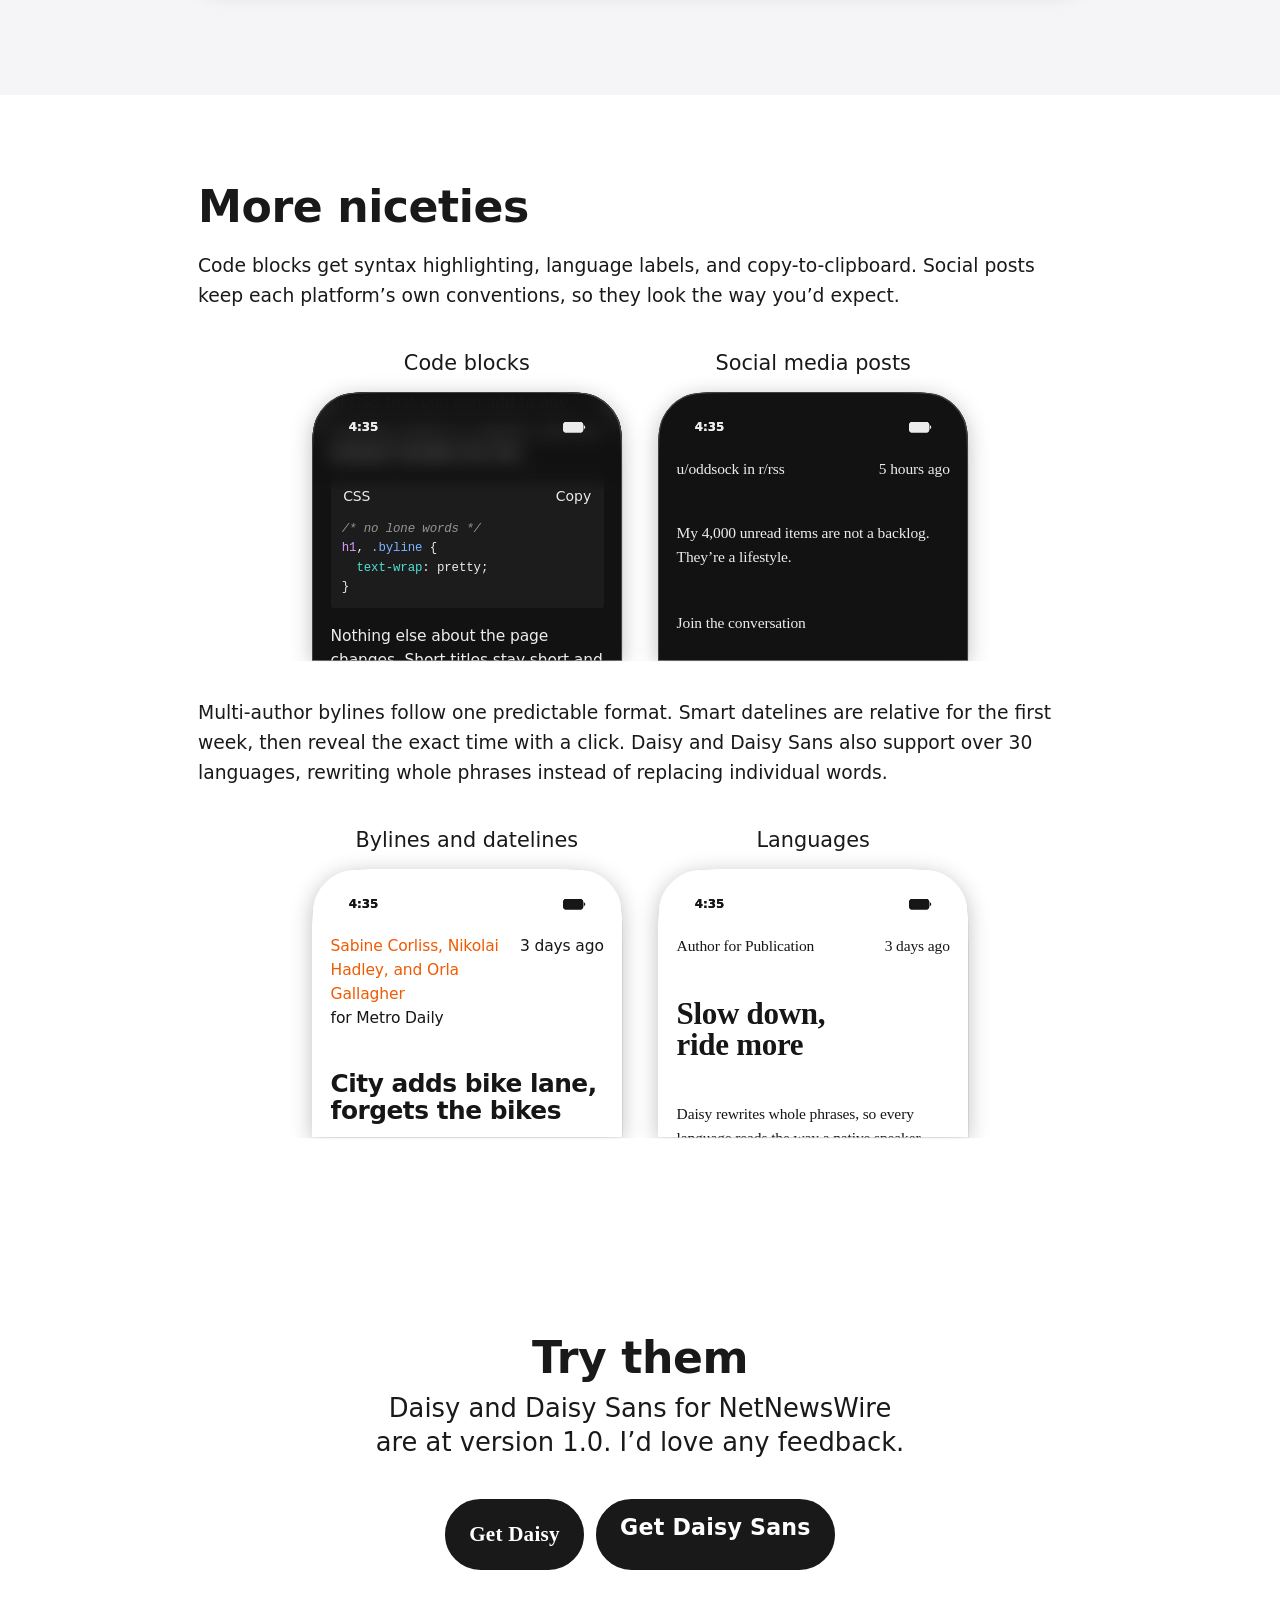
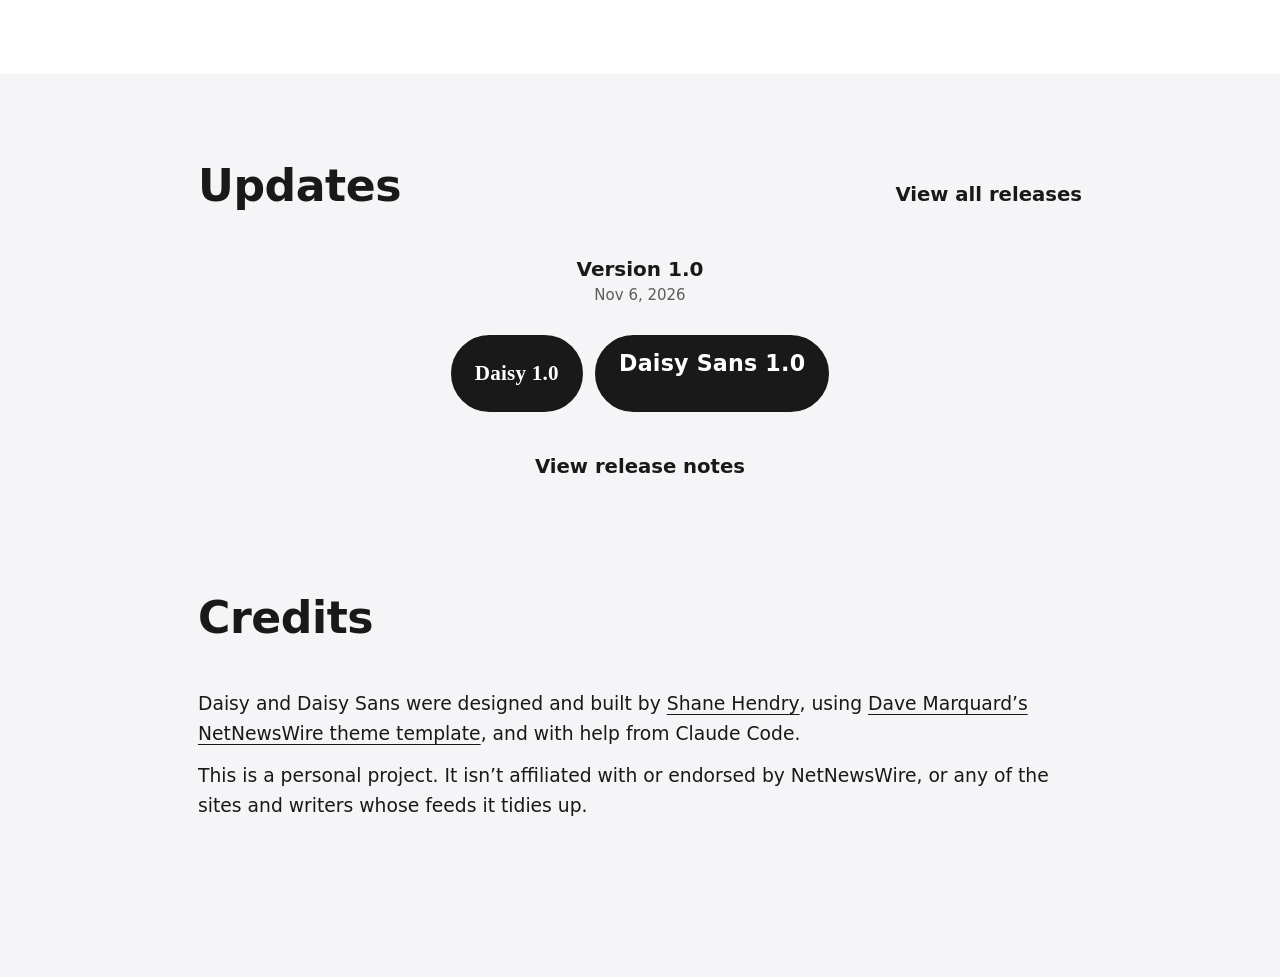
==== commit 42dab6de: "Release 1.0.0: first stable release, release notes and update notices Co-Authored-By: Claude Sonnet " ====
--- a/docs/index.html
+++ b/docs/index.html
@@ -338,6 +338,9 @@
 /* On a phone the space above the divider equals the padding below it: the Try it band supplies its own bottom padding, and Updates adds the rest. */
 @media (max-width: 40rem) { .updates:not([data-theme]) { margin-top: calc(clamp(7rem, 22vw, 12rem) - clamp(3rem, 8vw, 5.5rem)); } }
 /* On the site itself, Updates and Credits are the last gray band; from an update notice (.focus) the page stays plain white. */
+/* Past the page's midpoint the window behind the page is gray, so overscroll at the bottom shows gray; near the top it stays white (the script sets .late). */
+html.late:not(.focus), html.late:not(.focus) body { background: var(--band); }
+html.late:not(.focus) :is(.top, .hero, .band:not(.band--gray)) { background: var(--canvas); } /* the white sections stay white while the page behind them is gray */
 html:not(.focus) .updates { background: var(--band); border-top: 0; margin-top: 0; padding-top: clamp(3rem, 8vw, 5.5rem); }
 /* Try it: its line is as large as the tagline under the hero. */
 #try-it > p { font-size: clamp(1.38rem, 3.04vw, 1.79rem); line-height: 1.3; }
@@ -1929,8 +1932,8 @@
   <h2 class="get-h2" id="get">One design in two appearances</h2>
   <p class="byline"><span class="nb">Thoughtful typography and one house style for a consistent,</span> <span class="nb">predictable NetNewsWire feed. Designed by <a href="https://shanehendry.com/">Shane Hendry</a>.</span></p>
   <p class="buttons">
-    <a class="button button--serif" href="netnewswire://theme/add?url=https%3A%2F%2Fgithub.com%2Fshane-hendry%2Fdaisy%2Freleases%2Fdownload%2Fv0.8.0%2FDaisy.nnwtheme.zip">Get Daisy</a>
-    <a class="button button--sans" href="netnewswire://theme/add?url=https%3A%2F%2Fgithub.com%2Fshane-hendry%2Fdaisy%2Freleases%2Fdownload%2Fv0.8.0%2FDaisy.Sans.nnwtheme.zip">Get Daisy Sans</a>
+    <a class="button button--serif" href="netnewswire://theme/add?url=https%3A%2F%2Fgithub.com%2Fshane-hendry%2Fdaisy%2Freleases%2Fdownload%2Fv1.0.0%2FDaisy.nnwtheme.zip">Get Daisy</a>
+    <a class="button button--sans" href="netnewswire://theme/add?url=https%3A%2F%2Fgithub.com%2Fshane-hendry%2Fdaisy%2Freleases%2Fdownload%2Fv1.0.0%2FDaisy.Sans.nnwtheme.zip">Get Daisy Sans</a>
   </p>
   <p class="nnw-row"><a class="button button--outline" href="https://apps.apple.com/us/app/netnewswire-rss-reader/id1480640210">Get NetNewsWire</a></p>
 </div>
@@ -18606,23 +18609,23 @@
 <div class="band">
 <div class="wrap feature" id="try-it">
   <h2>Try them</h2>
-  <p>Daisy and Daisy Sans for NetNewsWire are in beta. I&#8217;d love any feedback.</p>
+  <p>Daisy and Daisy Sans for NetNewsWire are at version 1.0. I&#8217;d love any feedback.</p>
   <p class="buttons">
-    <a class="button button--serif" href="netnewswire://theme/add?url=https%3A%2F%2Fgithub.com%2Fshane-hendry%2Fdaisy%2Freleases%2Fdownload%2Fv0.8.0%2FDaisy.nnwtheme.zip">Get Daisy</a>
-    <a class="button button--sans" href="netnewswire://theme/add?url=https%3A%2F%2Fgithub.com%2Fshane-hendry%2Fdaisy%2Freleases%2Fdownload%2Fv0.8.0%2FDaisy.Sans.nnwtheme.zip">Get Daisy Sans</a>
+    <a class="button button--serif" href="netnewswire://theme/add?url=https%3A%2F%2Fgithub.com%2Fshane-hendry%2Fdaisy%2Freleases%2Fdownload%2Fv1.0.0%2FDaisy.nnwtheme.zip">Get Daisy</a>
+    <a class="button button--sans" href="netnewswire://theme/add?url=https%3A%2F%2Fgithub.com%2Fshane-hendry%2Fdaisy%2Freleases%2Fdownload%2Fv1.0.0%2FDaisy.Sans.nnwtheme.zip">Get Daisy Sans</a>
   </p></div>
 </div>
 <section class="updates" id="updates">
   <div class="wrap">
     <h2>Updates</h2>
-    <article class="release" id="v0-8-0">
-      <h3>Version 0.8</h3>
-      <time datetime="2026-11-02T11:21:59Z">Nov 2, 2026</time>
+    <article class="release" id="v1-0-0">
+      <h3>Version 1.0</h3>
+      <time datetime="2026-11-06T00:22:56Z">Nov 6, 2026</time>
       <div class="howto" id="howto">
         <div id="howto-mac">
           <p class="buttons">
-            <a class="button button--serif" data-theme="daisy" href="netnewswire://theme/add?url=https%3A%2F%2Fgithub.com%2Fshane-hendry%2Fdaisy%2Freleases%2Fdownload%2Fv0.8.0%2FDaisy.nnwtheme.zip">Daisy 0.8</a>
-            <a class="button button--sans" data-theme="daisy-sans" href="netnewswire://theme/add?url=https%3A%2F%2Fgithub.com%2Fshane-hendry%2Fdaisy%2Freleases%2Fdownload%2Fv0.8.0%2FDaisy.Sans.nnwtheme.zip">Daisy Sans 0.8</a>
+            <a class="button button--serif" data-theme="daisy" href="netnewswire://theme/add?url=https%3A%2F%2Fgithub.com%2Fshane-hendry%2Fdaisy%2Freleases%2Fdownload%2Fv1.0.0%2FDaisy.nnwtheme.zip">Daisy 1.0</a>
+            <a class="button button--sans" data-theme="daisy-sans" href="netnewswire://theme/add?url=https%3A%2F%2Fgithub.com%2Fshane-hendry%2Fdaisy%2Freleases%2Fdownload%2Fv1.0.0%2FDaisy.Sans.nnwtheme.zip">Daisy Sans 1.0</a>
           </p>
         </div>
         <div id="howto-ios" hidden>
@@ -18630,18 +18633,18 @@
           <ol>
             <li>Open this page in your browser</li>
             <li>Return to NetNewsWire and <strong>close the in-app browser</strong></li>
-            <li>Return to your browser and <span class="to">update to </span><a data-theme="daisy" href="netnewswire://theme/add?url=https%3A%2F%2Fgithub.com%2Fshane-hendry%2Fdaisy%2Freleases%2Fdownload%2Fv0.8.0%2FDaisy.nnwtheme.zip">Daisy&nbsp;0.8</a><span class="or"> or </span><a data-theme="daisy-sans" href="netnewswire://theme/add?url=https%3A%2F%2Fgithub.com%2Fshane-hendry%2Fdaisy%2Freleases%2Fdownload%2Fv0.8.0%2FDaisy.Sans.nnwtheme.zip">Daisy&nbsp;Sans&nbsp;0.8</a></li>
+            <li>Return to your browser and <span class="to">update to </span><a data-theme="daisy" href="netnewswire://theme/add?url=https%3A%2F%2Fgithub.com%2Fshane-hendry%2Fdaisy%2Freleases%2Fdownload%2Fv1.0.0%2FDaisy.nnwtheme.zip">Daisy&nbsp;1.0</a><span class="or"> or </span><a data-theme="daisy-sans" href="netnewswire://theme/add?url=https%3A%2F%2Fgithub.com%2Fshane-hendry%2Fdaisy%2Freleases%2Fdownload%2Fv1.0.0%2FDaisy.Sans.nnwtheme.zip">Daisy&nbsp;Sans&nbsp;1.0</a></li>
           </ol>
         </div>
         <p class="thanks" hidden>Thanks for beta testing. These update notices are experimental while in beta, and may be removed in future updates.</p>
       </div>
       <details><summary>View release notes</summary>
       <ul>
-        <li><strong>Typography refinements.</strong> </li>
-        <li><strong>Byline and eyebrow formatting.</strong> Continued to improve byline and eyebrow support formatting.</li>
-        <li><strong>Outside links.</strong> Improved outside link conditions and formatting.</li>
-        <li><strong>Update notice.</strong> The update notice at the bottom of articles can now be shown for 72 hours after a new release.</li>
-        <li><strong>Odds and ends.</strong> Other odds, ends, and niceties.</li>
+        <li><strong>Daisy and Daisy Sans 1.0.</strong> </li>
+        <li><strong>Code blocks.</strong> Cleaner, more readable code in articles.</li>
+        <li><strong>Enclosures.</strong> Support for audio and video attachments in articles.</li>
+        <li><strong>Block quotes.</strong> Fixed quote formatting on untitled posts.</li>
+        <li><strong>Odds and ends.</strong> More polish across headers, bylines, and typography.</li>
       </ul>
       </details>
     </article>
@@ -18690,6 +18693,8 @@
   function top(el) { return el.getBoundingClientRect().top + window.pageYOffset; }
   function glide(y) { window.scrollTo({ top: Math.max(0, y), behavior: reduce ? "auto" : "smooth" }); }
   function update() {
+    var de = document.documentElement;
+    de.classList.toggle("late", window.pageYOffset + window.innerHeight / 2 > de.scrollHeight / 2);
     var shown = title ? title.getBoundingClientRect().bottom < 0 : window.pageYOffset > 300;
     if (shown) menu.setAttribute("data-shown", ""); else { menu.removeAttribute("data-shown"); setOpen(false); }
     var line = window.innerHeight * 0.35, current = links[0];
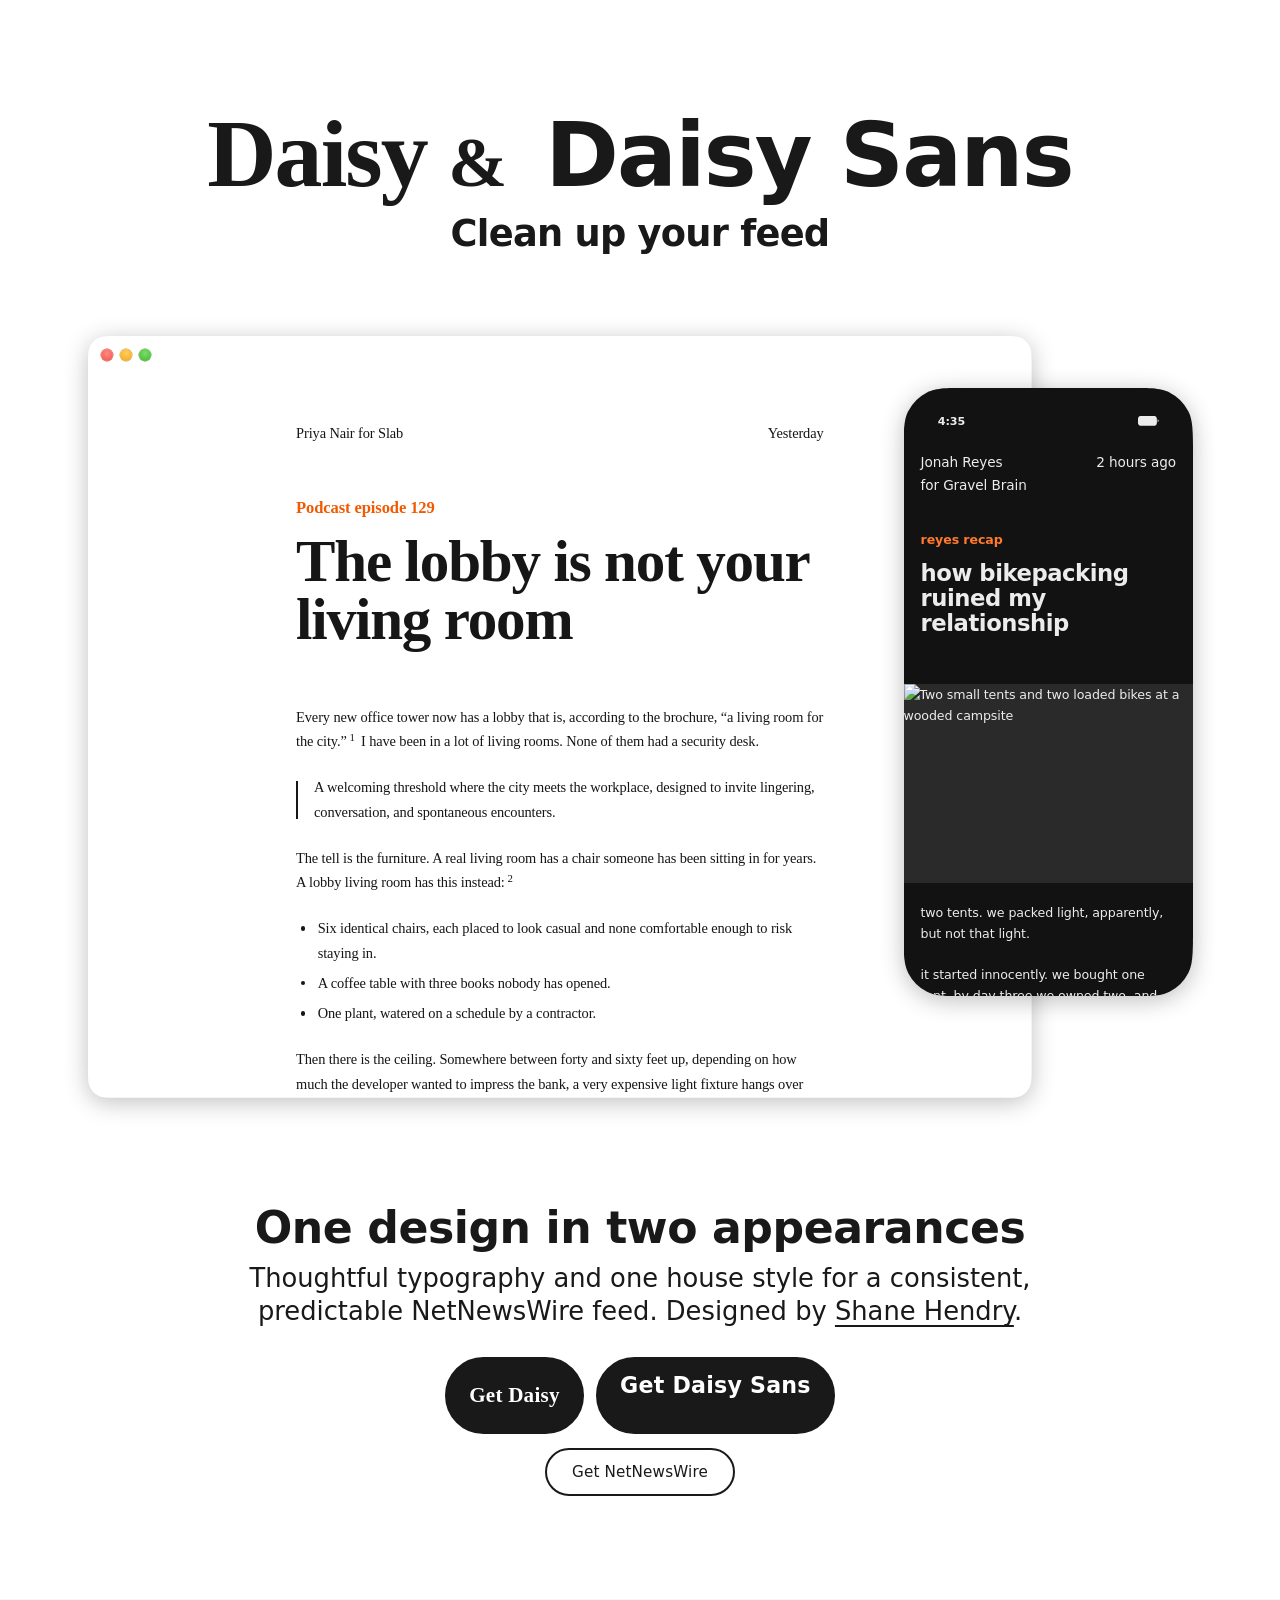
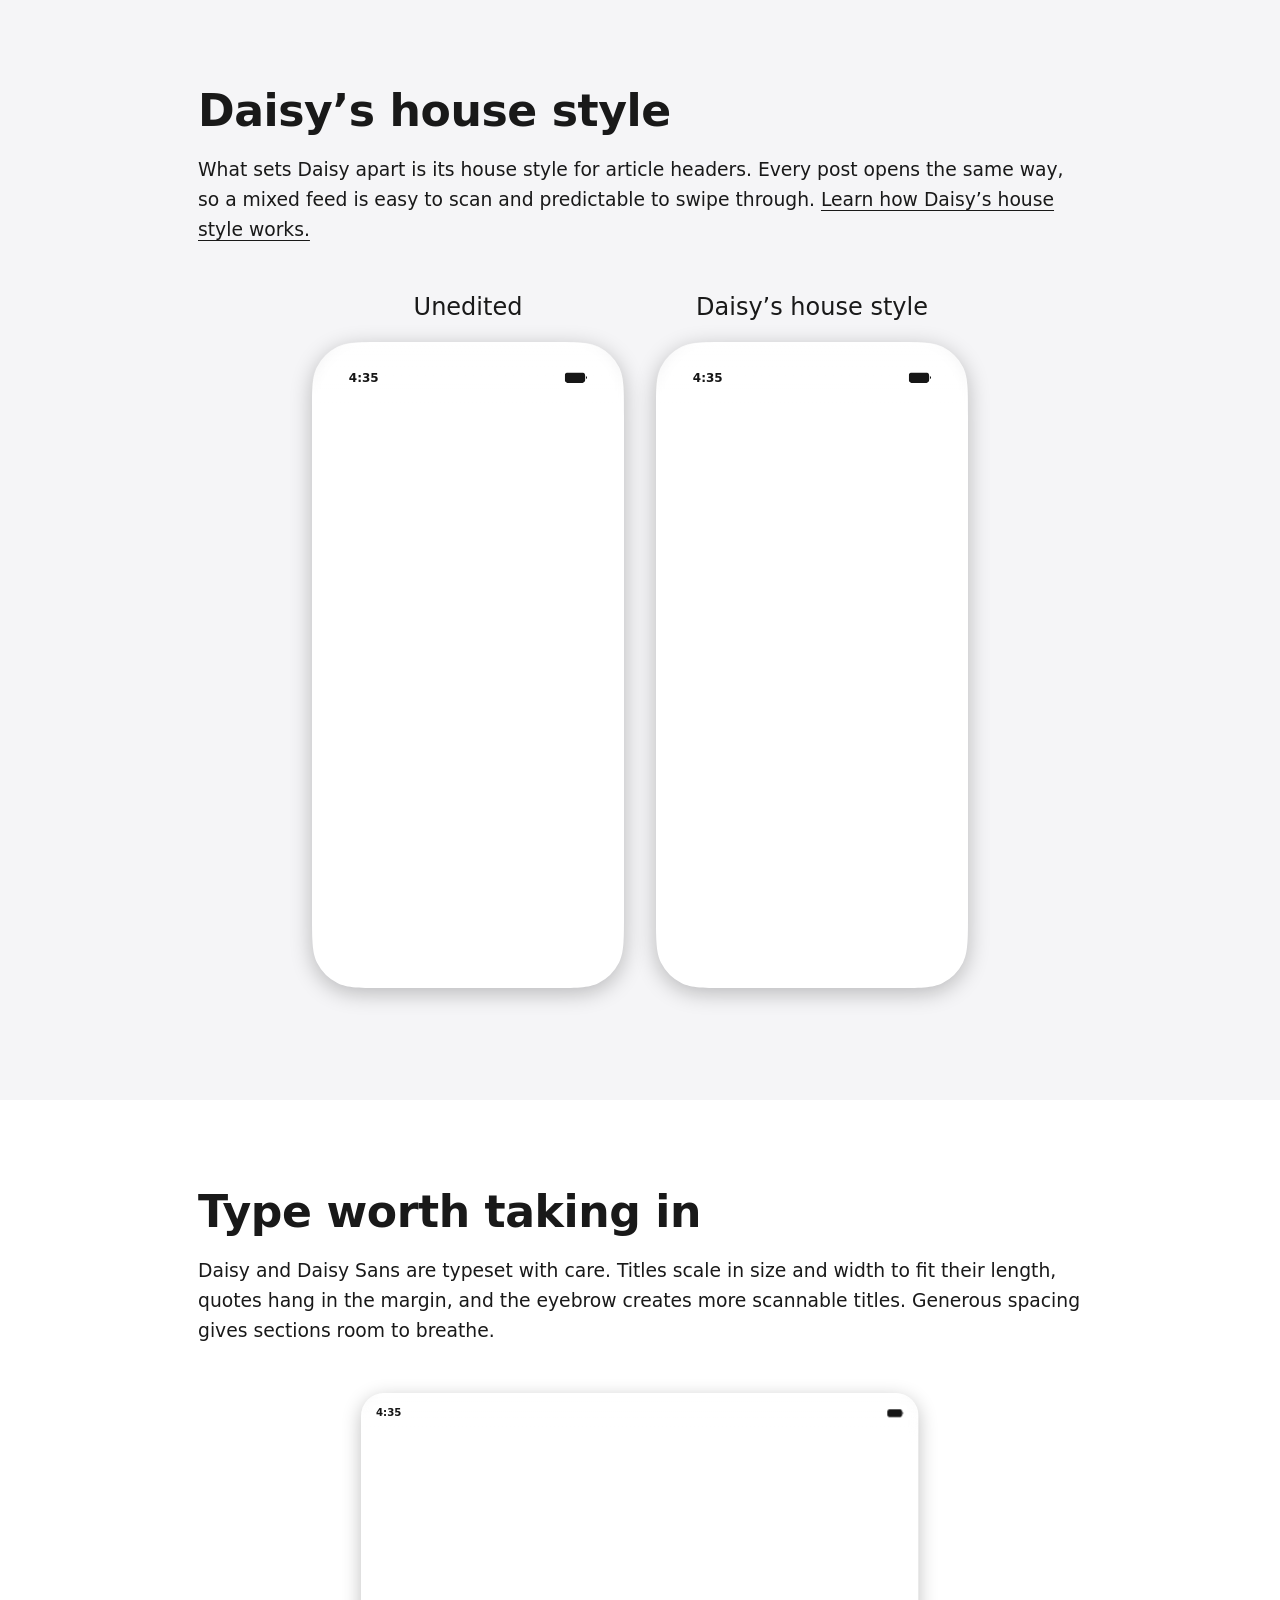
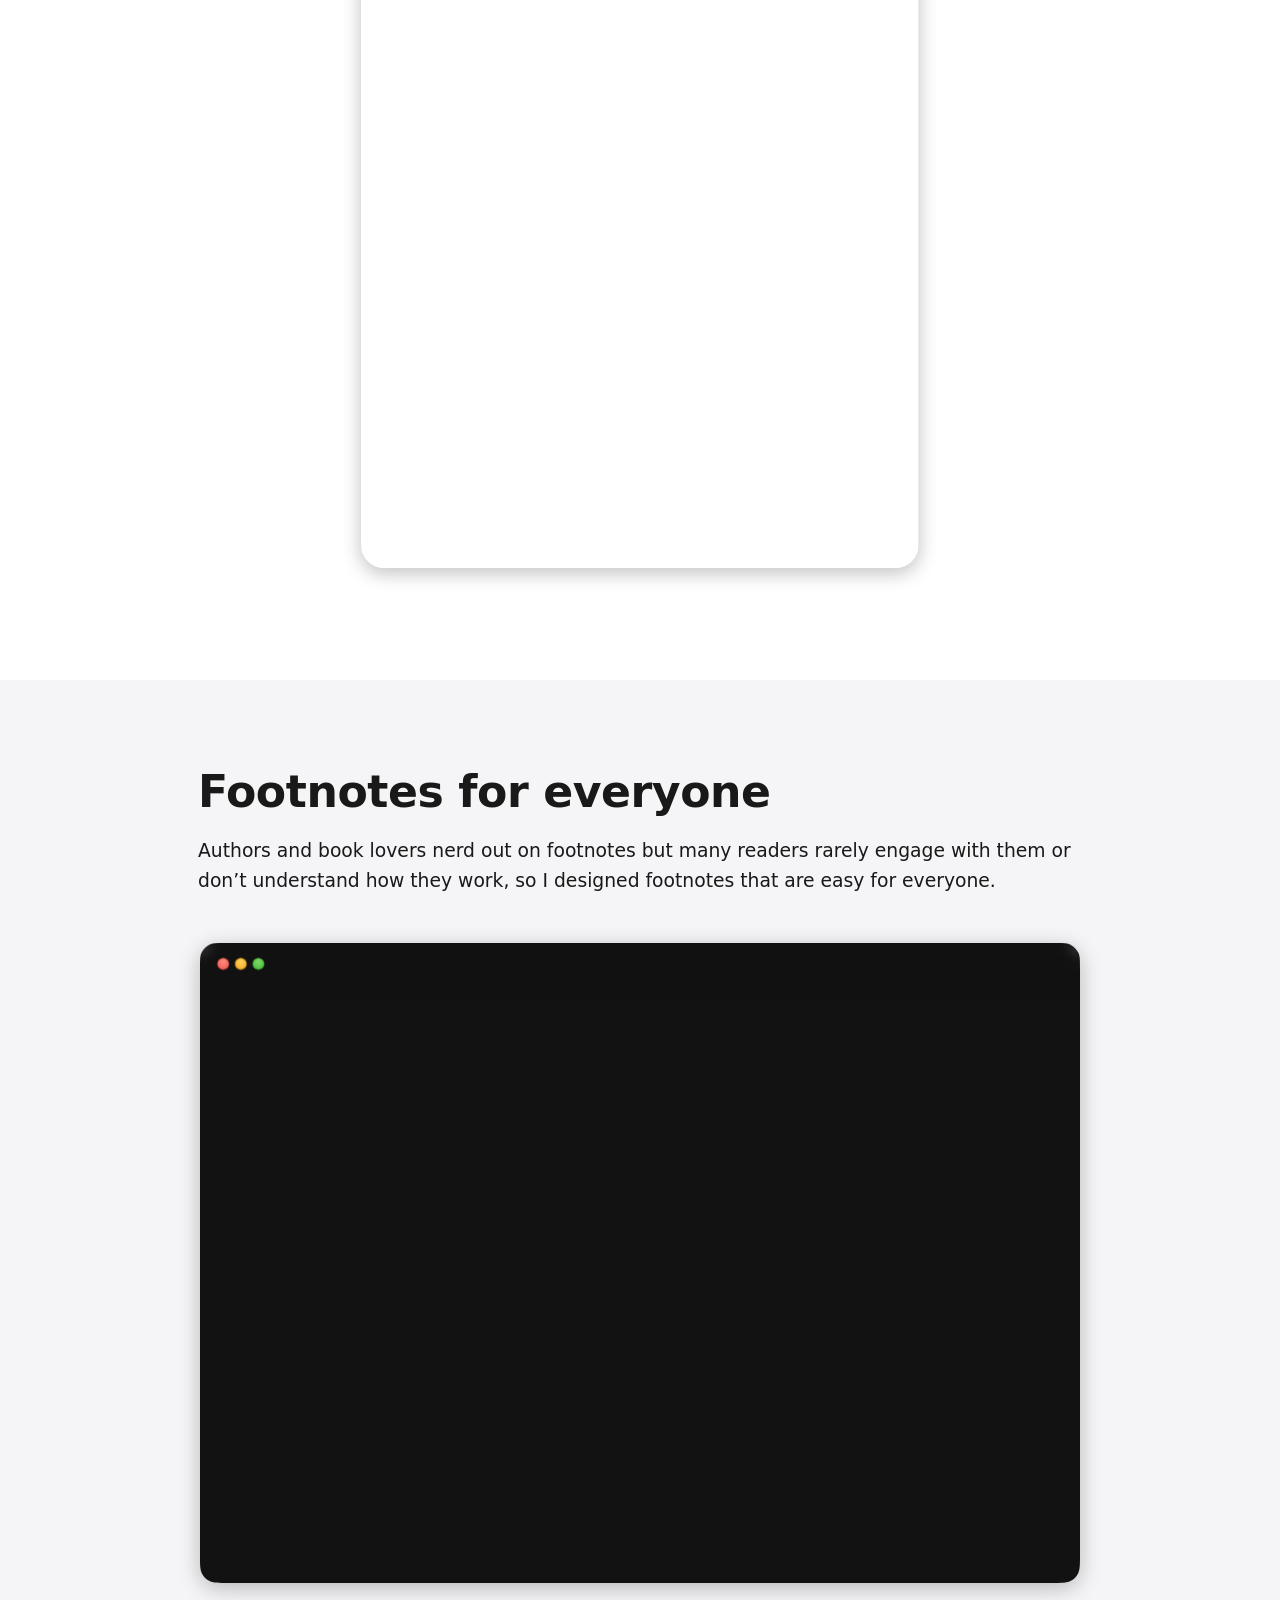
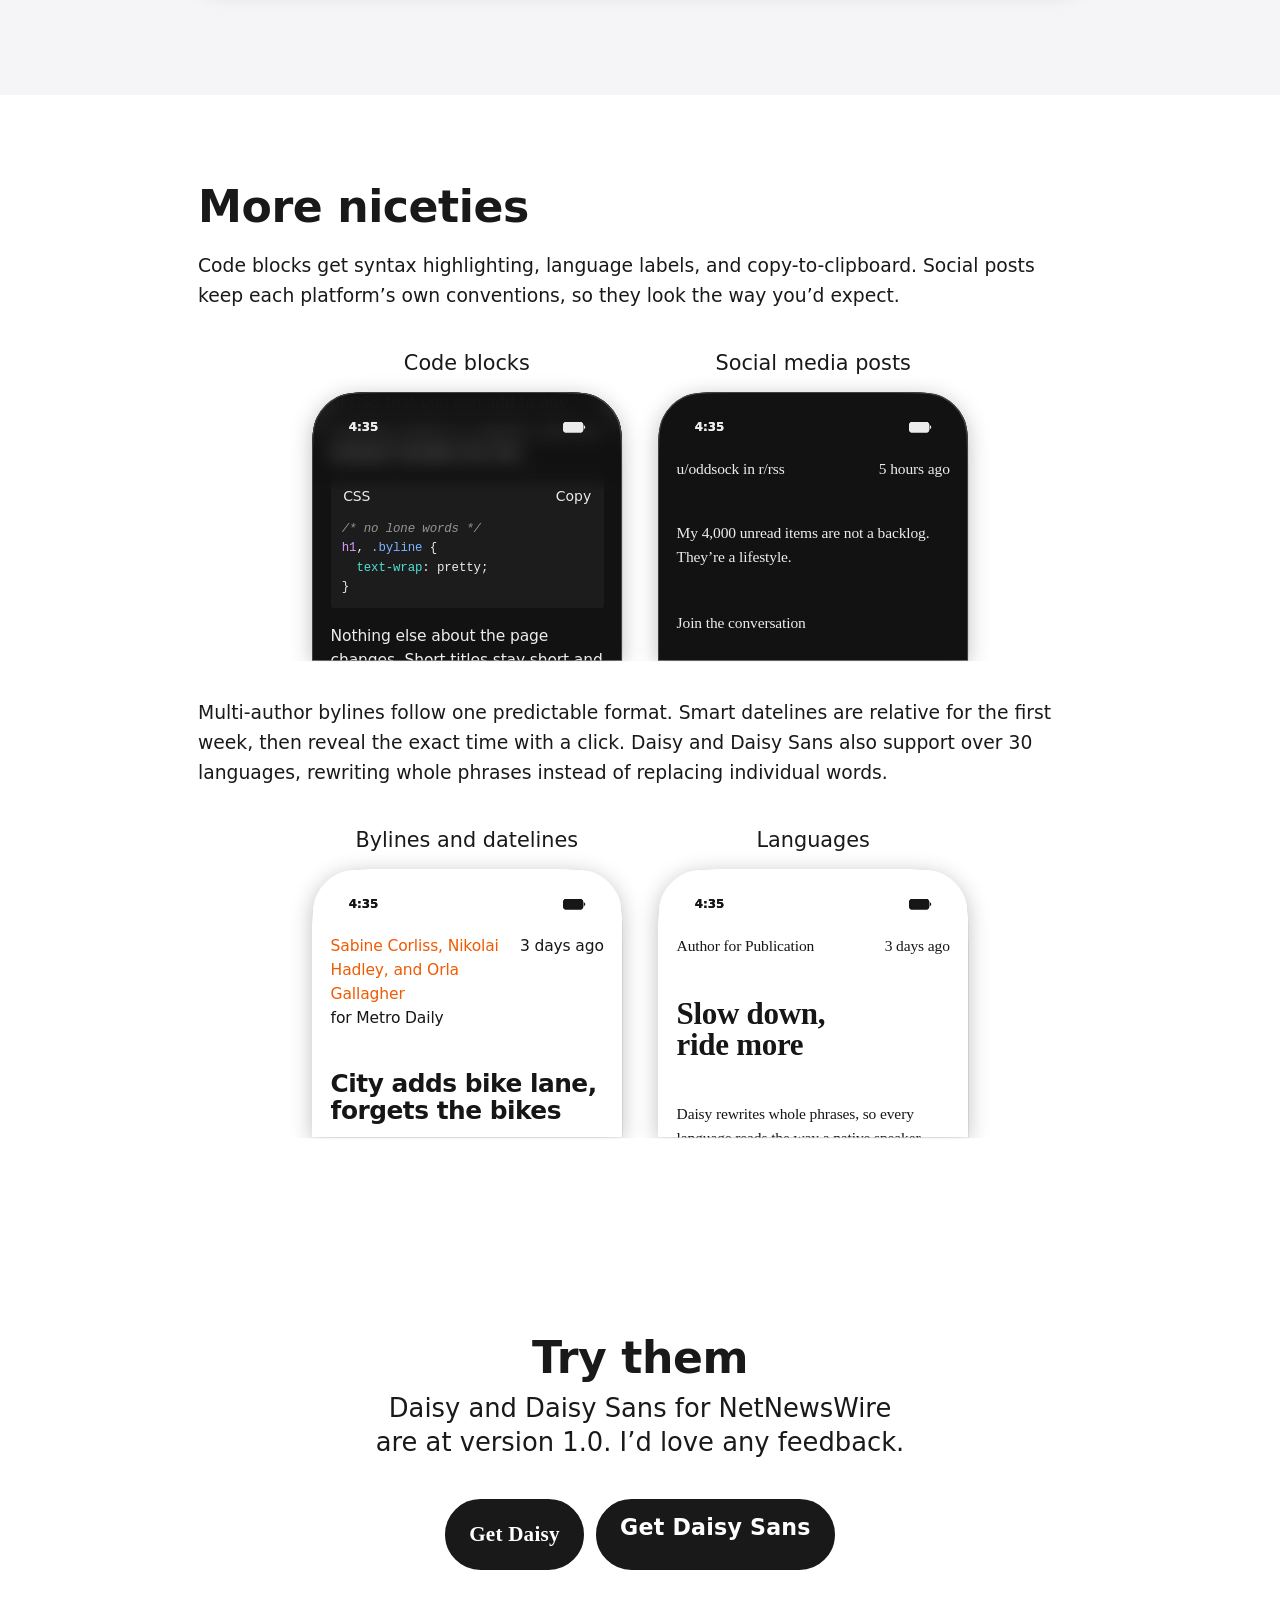
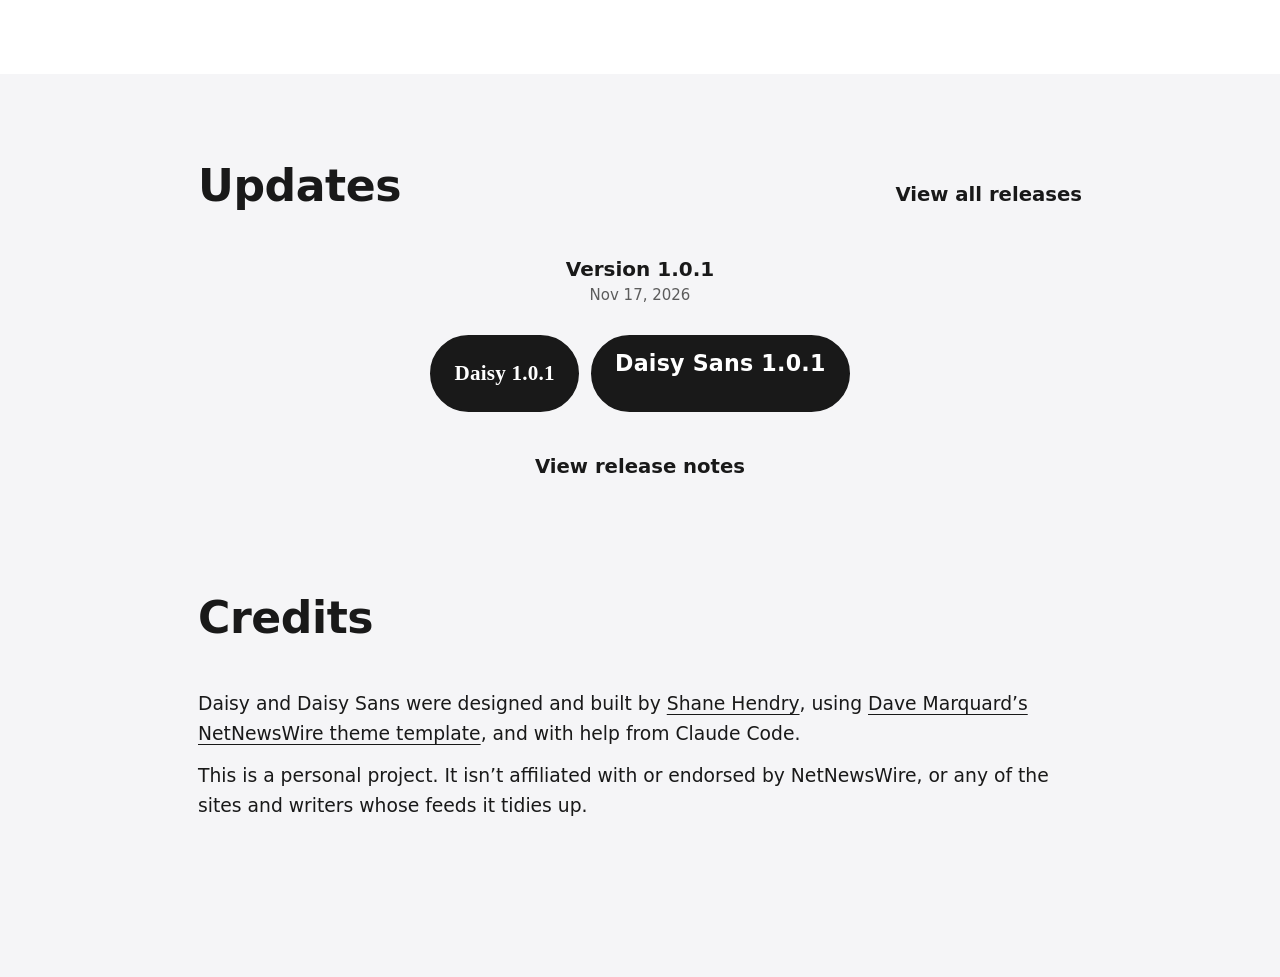
==== commit b0e242d2: "Release 1.0.1: title fit, italics in titles, main media, linked-post wrappers Co-Authored-By: Claude" ====
--- a/docs/index.html
+++ b/docs/index.html
@@ -1932,8 +1932,8 @@
   <h2 class="get-h2" id="get">One design in two appearances</h2>
   <p class="byline"><span class="nb">Thoughtful typography and one house style for a consistent,</span> <span class="nb">predictable NetNewsWire feed. Designed by <a href="https://shanehendry.com/">Shane Hendry</a>.</span></p>
   <p class="buttons">
-    <a class="button button--serif" href="netnewswire://theme/add?url=https%3A%2F%2Fgithub.com%2Fshane-hendry%2Fdaisy%2Freleases%2Fdownload%2Fv1.0.0%2FDaisy.nnwtheme.zip">Get Daisy</a>
-    <a class="button button--sans" href="netnewswire://theme/add?url=https%3A%2F%2Fgithub.com%2Fshane-hendry%2Fdaisy%2Freleases%2Fdownload%2Fv1.0.0%2FDaisy.Sans.nnwtheme.zip">Get Daisy Sans</a>
+    <a class="button button--serif" href="netnewswire://theme/add?url=https%3A%2F%2Fgithub.com%2Fshane-hendry%2Fdaisy%2Freleases%2Fdownload%2Fv1.0.1%2FDaisy.nnwtheme.zip">Get Daisy</a>
+    <a class="button button--sans" href="netnewswire://theme/add?url=https%3A%2F%2Fgithub.com%2Fshane-hendry%2Fdaisy%2Freleases%2Fdownload%2Fv1.0.1%2FDaisy.Sans.nnwtheme.zip">Get Daisy Sans</a>
   </p>
   <p class="nnw-row"><a class="button button--outline" href="https://apps.apple.com/us/app/netnewswire-rss-reader/id1480640210">Get NetNewsWire</a></p>
 </div>
@@ -18611,21 +18611,21 @@
   <h2>Try them</h2>
   <p>Daisy and Daisy Sans for NetNewsWire are at version 1.0. I&#8217;d love any feedback.</p>
   <p class="buttons">
-    <a class="button button--serif" href="netnewswire://theme/add?url=https%3A%2F%2Fgithub.com%2Fshane-hendry%2Fdaisy%2Freleases%2Fdownload%2Fv1.0.0%2FDaisy.nnwtheme.zip">Get Daisy</a>
-    <a class="button button--sans" href="netnewswire://theme/add?url=https%3A%2F%2Fgithub.com%2Fshane-hendry%2Fdaisy%2Freleases%2Fdownload%2Fv1.0.0%2FDaisy.Sans.nnwtheme.zip">Get Daisy Sans</a>
+    <a class="button button--serif" href="netnewswire://theme/add?url=https%3A%2F%2Fgithub.com%2Fshane-hendry%2Fdaisy%2Freleases%2Fdownload%2Fv1.0.1%2FDaisy.nnwtheme.zip">Get Daisy</a>
+    <a class="button button--sans" href="netnewswire://theme/add?url=https%3A%2F%2Fgithub.com%2Fshane-hendry%2Fdaisy%2Freleases%2Fdownload%2Fv1.0.1%2FDaisy.Sans.nnwtheme.zip">Get Daisy Sans</a>
   </p></div>
 </div>
 <section class="updates" id="updates">
   <div class="wrap">
     <h2>Updates</h2>
-    <article class="release" id="v1-0-0">
-      <h3>Version 1.0</h3>
-      <time datetime="2026-11-06T00:22:56Z">Nov 6, 2026</time>
+    <article class="release" id="v1-0-1">
+      <h3>Version 1.0.1</h3>
+      <time datetime="2026-11-17T19:42:22Z">Nov 17, 2026</time>
       <div class="howto" id="howto">
         <div id="howto-mac">
           <p class="buttons">
-            <a class="button button--serif" data-theme="daisy" href="netnewswire://theme/add?url=https%3A%2F%2Fgithub.com%2Fshane-hendry%2Fdaisy%2Freleases%2Fdownload%2Fv1.0.0%2FDaisy.nnwtheme.zip">Daisy 1.0</a>
-            <a class="button button--sans" data-theme="daisy-sans" href="netnewswire://theme/add?url=https%3A%2F%2Fgithub.com%2Fshane-hendry%2Fdaisy%2Freleases%2Fdownload%2Fv1.0.0%2FDaisy.Sans.nnwtheme.zip">Daisy Sans 1.0</a>
+            <a class="button button--serif" data-theme="daisy" href="netnewswire://theme/add?url=https%3A%2F%2Fgithub.com%2Fshane-hendry%2Fdaisy%2Freleases%2Fdownload%2Fv1.0.1%2FDaisy.nnwtheme.zip">Daisy 1.0.1</a>
+            <a class="button button--sans" data-theme="daisy-sans" href="netnewswire://theme/add?url=https%3A%2F%2Fgithub.com%2Fshane-hendry%2Fdaisy%2Freleases%2Fdownload%2Fv1.0.1%2FDaisy.Sans.nnwtheme.zip">Daisy Sans 1.0.1</a>
           </p>
         </div>
         <div id="howto-ios" hidden>
@@ -18633,18 +18633,18 @@
           <ol>
             <li>Open this page in your browser</li>
             <li>Return to NetNewsWire and <strong>close the in-app browser</strong></li>
-            <li>Return to your browser and <span class="to">update to </span><a data-theme="daisy" href="netnewswire://theme/add?url=https%3A%2F%2Fgithub.com%2Fshane-hendry%2Fdaisy%2Freleases%2Fdownload%2Fv1.0.0%2FDaisy.nnwtheme.zip">Daisy&nbsp;1.0</a><span class="or"> or </span><a data-theme="daisy-sans" href="netnewswire://theme/add?url=https%3A%2F%2Fgithub.com%2Fshane-hendry%2Fdaisy%2Freleases%2Fdownload%2Fv1.0.0%2FDaisy.Sans.nnwtheme.zip">Daisy&nbsp;Sans&nbsp;1.0</a></li>
+            <li>Return to your browser and <span class="to">update to </span><a data-theme="daisy" href="netnewswire://theme/add?url=https%3A%2F%2Fgithub.com%2Fshane-hendry%2Fdaisy%2Freleases%2Fdownload%2Fv1.0.1%2FDaisy.nnwtheme.zip">Daisy&nbsp;1.0.1</a><span class="or"> or </span><a data-theme="daisy-sans" href="netnewswire://theme/add?url=https%3A%2F%2Fgithub.com%2Fshane-hendry%2Fdaisy%2Freleases%2Fdownload%2Fv1.0.1%2FDaisy.Sans.nnwtheme.zip">Daisy&nbsp;Sans&nbsp;1.0.1</a></li>
           </ol>
         </div>
         <p class="thanks" hidden>Thanks for beta testing. These update notices are experimental while in beta, and may be removed in future updates.</p>
       </div>
       <details><summary>View release notes</summary>
       <ul>
-        <li><strong>Daisy and Daisy Sans 1.0.</strong> </li>
-        <li><strong>Code blocks.</strong> Cleaner, more readable code in articles.</li>
-        <li><strong>Enclosures.</strong> Support for audio and video attachments in articles.</li>
-        <li><strong>Block quotes.</strong> Fixed quote formatting on untitled posts.</li>
-        <li><strong>Odds and ends.</strong> More polish across headers, bylines, and typography.</li>
+        <li><strong>Title fit.</strong> Long titles that looked under-filled now scale up.</li>
+        <li><strong>Italics in titles.</strong> Italic words in headlines now render cleanly in both Daisy and Daisy Sans.</li>
+        <li><strong>Main media.</strong> Support for NetNewsWire 7.3’s main article image, audio or video, with captions.</li>
+        <li><strong>Linked posts.</strong> Posts that wrap their link in the body (“Linking to…” and “Read it at…”) are cleaned up, and the address moves to a source line under the title.</li>
+        <li><strong>Odds and ends.</strong> Transparent videos no longer show a black background, and Lemmy and PieFed images have better spacing.</li>
       </ul>
       </details>
     </article>
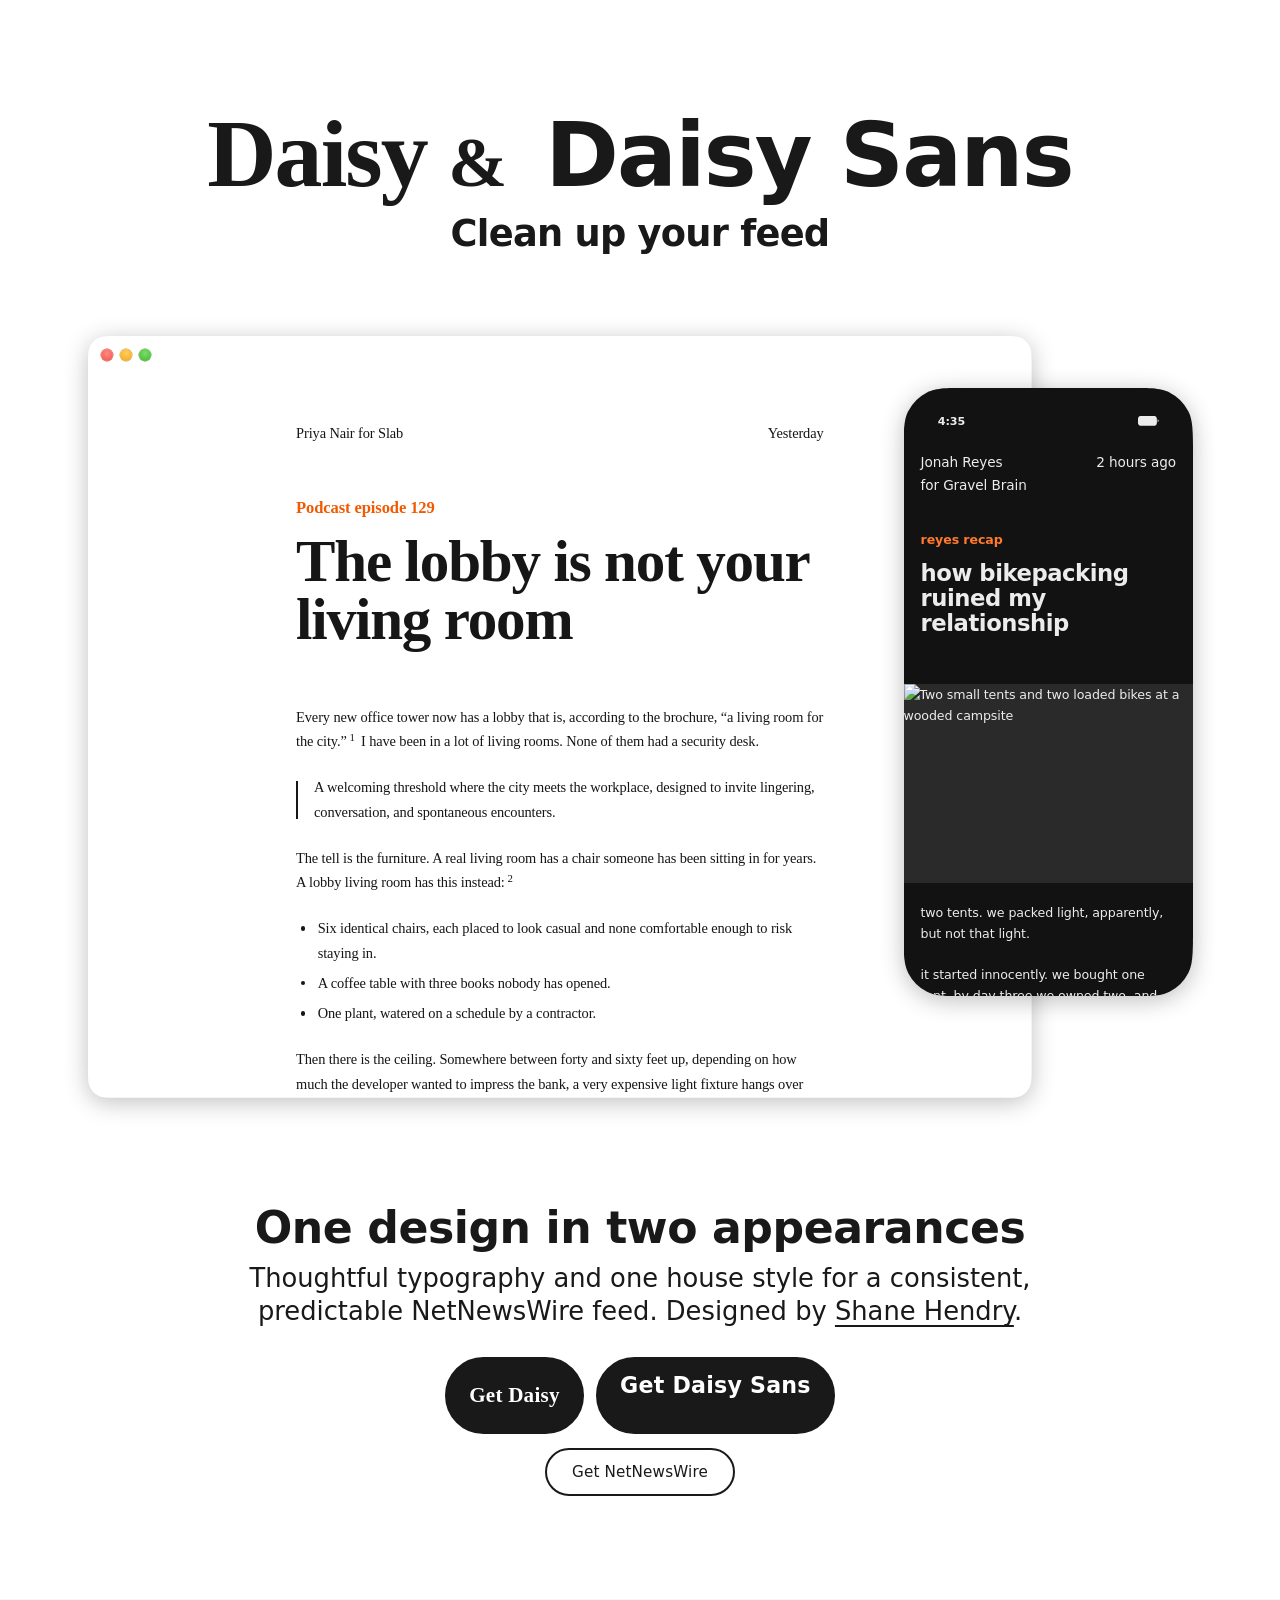
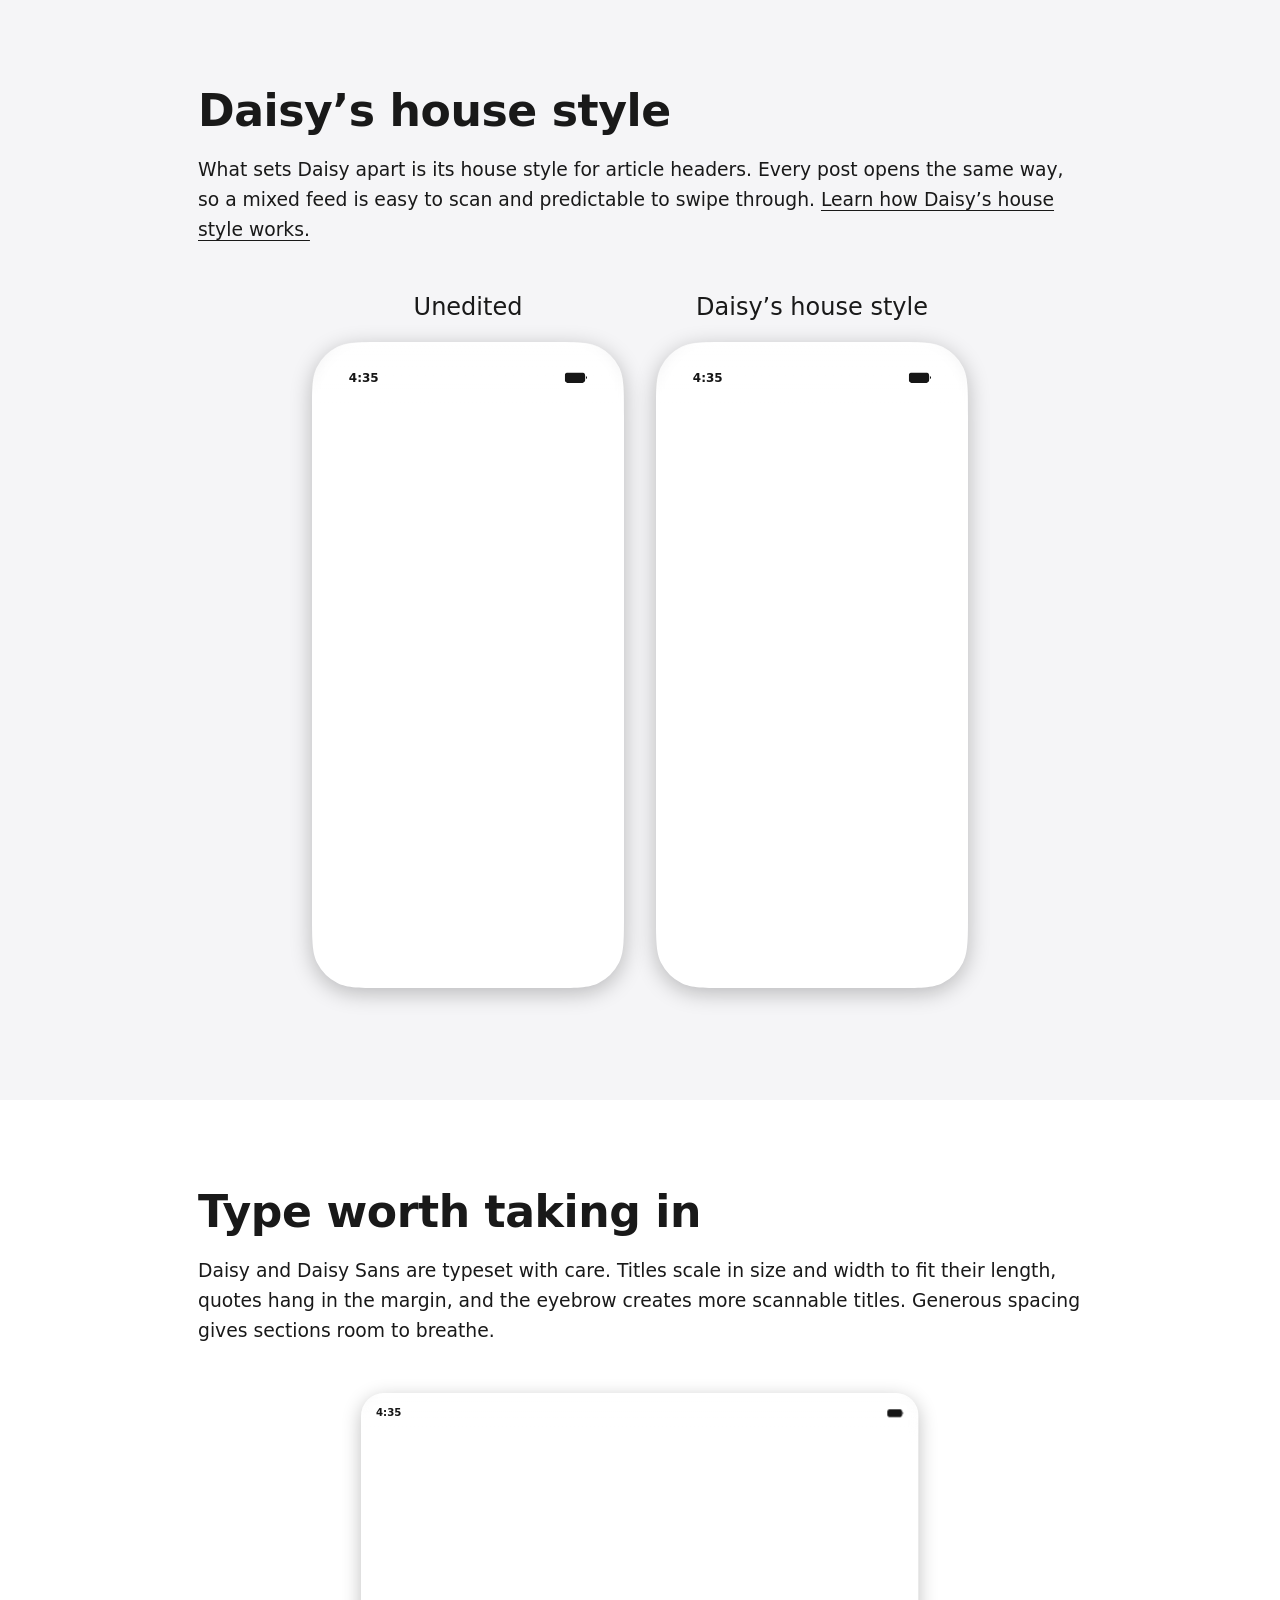
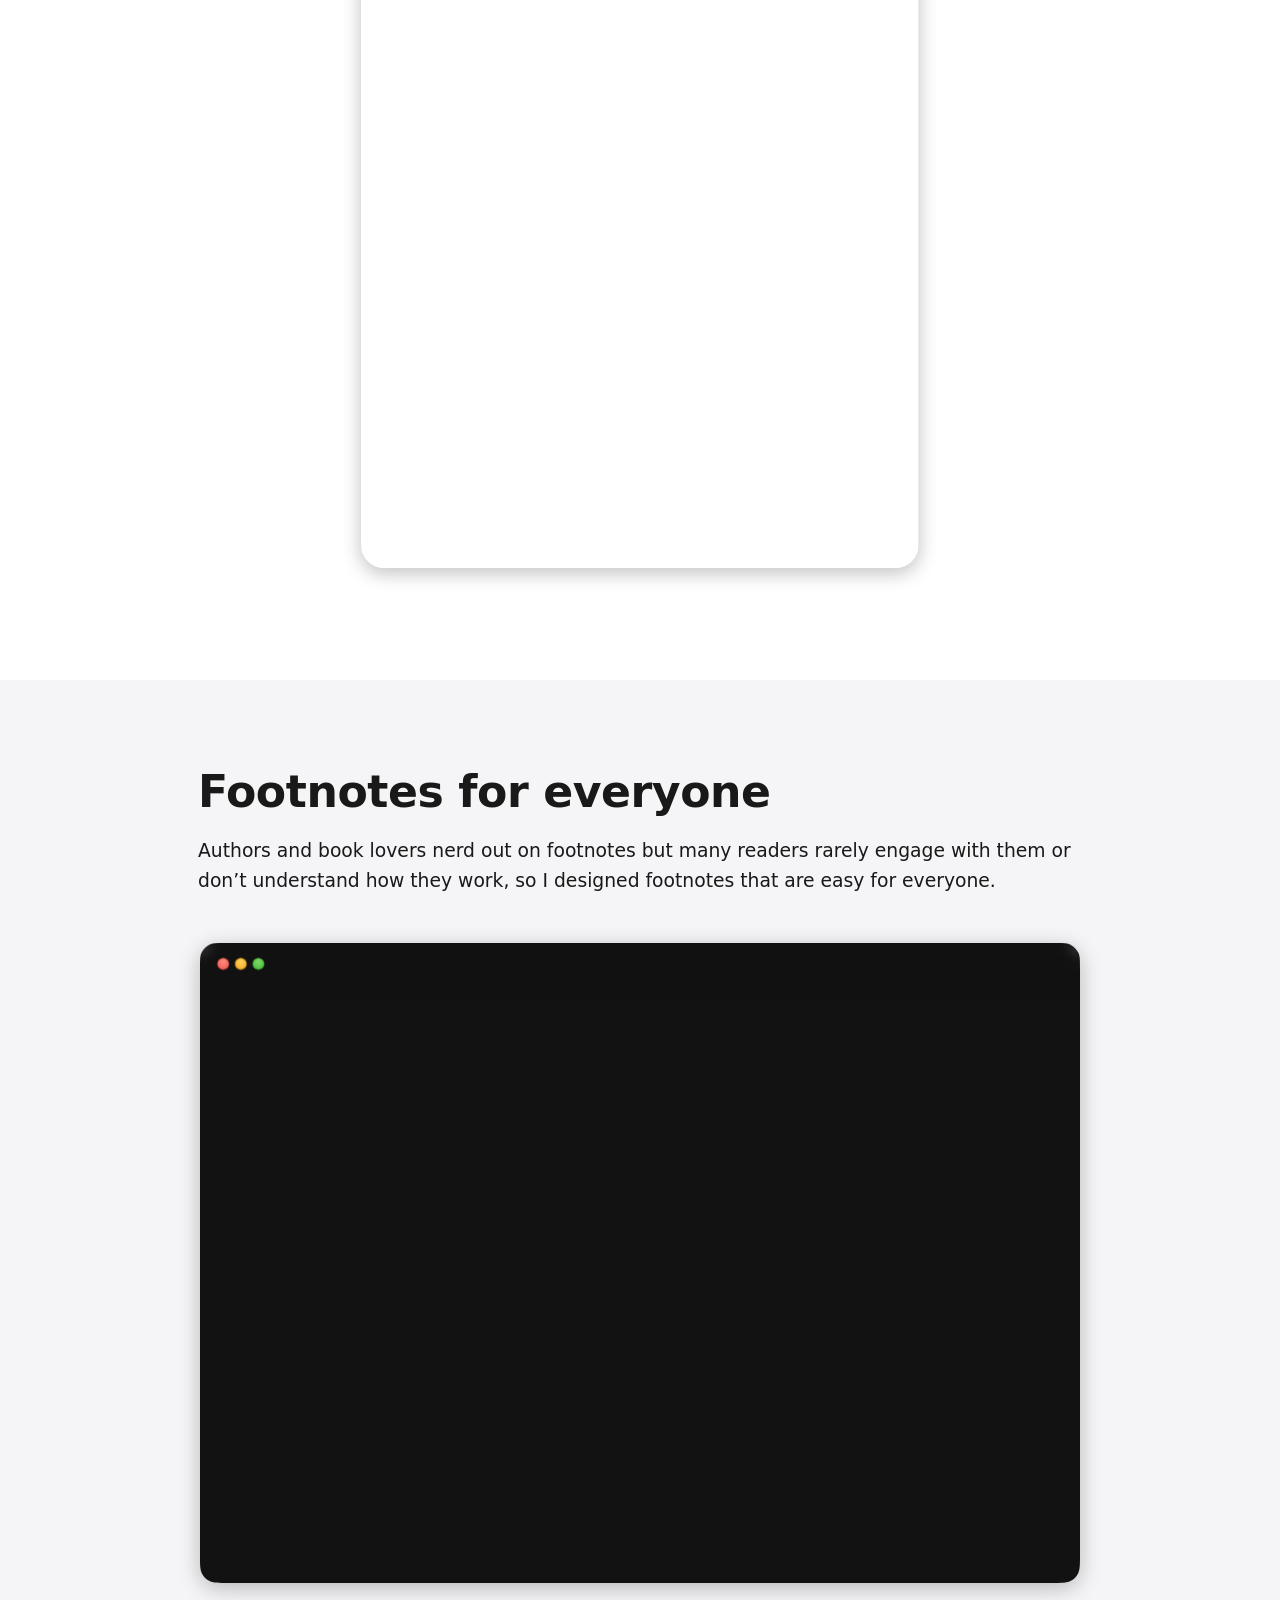
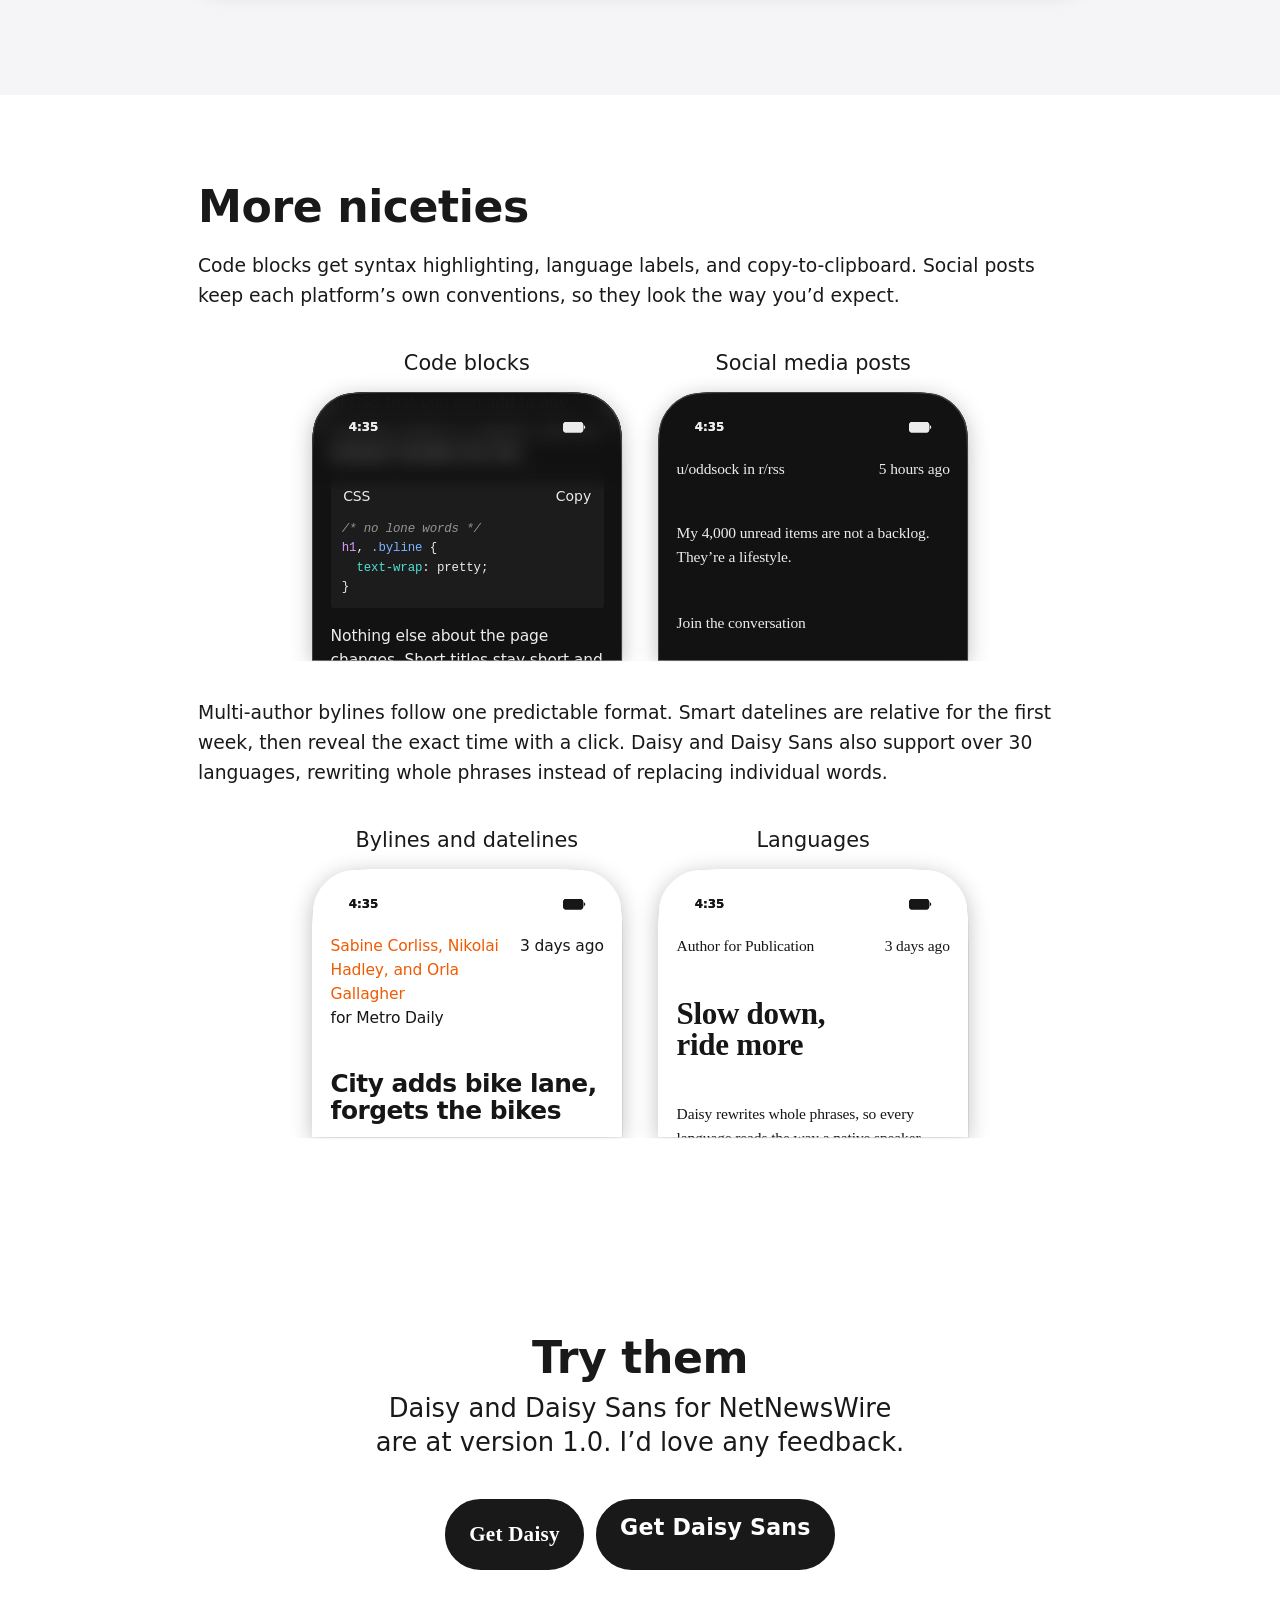
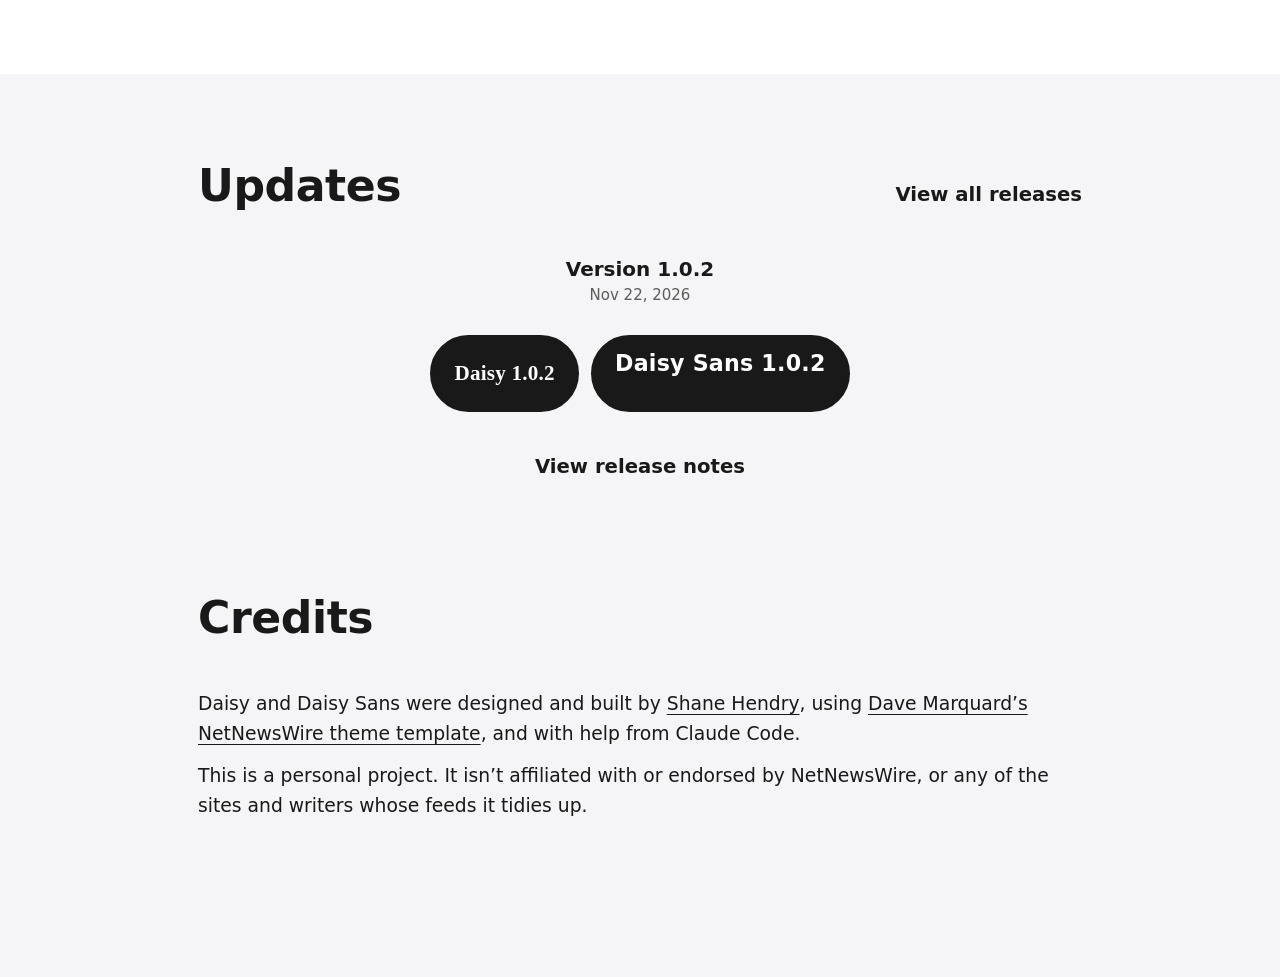
==== commit c26138c6: "Release 1.0.2: hide tiny main images, update notices show for longer Co-Authored-By: Claude Sonnet 5" ====
--- a/docs/index.html
+++ b/docs/index.html
@@ -1932,8 +1932,8 @@
   <h2 class="get-h2" id="get">One design in two appearances</h2>
   <p class="byline"><span class="nb">Thoughtful typography and one house style for a consistent,</span> <span class="nb">predictable NetNewsWire feed. Designed by <a href="https://shanehendry.com/">Shane Hendry</a>.</span></p>
   <p class="buttons">
-    <a class="button button--serif" href="netnewswire://theme/add?url=https%3A%2F%2Fgithub.com%2Fshane-hendry%2Fdaisy%2Freleases%2Fdownload%2Fv1.0.1%2FDaisy.nnwtheme.zip">Get Daisy</a>
-    <a class="button button--sans" href="netnewswire://theme/add?url=https%3A%2F%2Fgithub.com%2Fshane-hendry%2Fdaisy%2Freleases%2Fdownload%2Fv1.0.1%2FDaisy.Sans.nnwtheme.zip">Get Daisy Sans</a>
+    <a class="button button--serif" href="netnewswire://theme/add?url=https%3A%2F%2Fgithub.com%2Fshane-hendry%2Fdaisy%2Freleases%2Fdownload%2Fv1.0.2%2FDaisy.nnwtheme.zip">Get Daisy</a>
+    <a class="button button--sans" href="netnewswire://theme/add?url=https%3A%2F%2Fgithub.com%2Fshane-hendry%2Fdaisy%2Freleases%2Fdownload%2Fv1.0.2%2FDaisy.Sans.nnwtheme.zip">Get Daisy Sans</a>
   </p>
   <p class="nnw-row"><a class="button button--outline" href="https://apps.apple.com/us/app/netnewswire-rss-reader/id1480640210">Get NetNewsWire</a></p>
 </div>
@@ -18611,21 +18611,21 @@
   <h2>Try them</h2>
   <p>Daisy and Daisy Sans for NetNewsWire are at version 1.0. I&#8217;d love any feedback.</p>
   <p class="buttons">
-    <a class="button button--serif" href="netnewswire://theme/add?url=https%3A%2F%2Fgithub.com%2Fshane-hendry%2Fdaisy%2Freleases%2Fdownload%2Fv1.0.1%2FDaisy.nnwtheme.zip">Get Daisy</a>
-    <a class="button button--sans" href="netnewswire://theme/add?url=https%3A%2F%2Fgithub.com%2Fshane-hendry%2Fdaisy%2Freleases%2Fdownload%2Fv1.0.1%2FDaisy.Sans.nnwtheme.zip">Get Daisy Sans</a>
+    <a class="button button--serif" href="netnewswire://theme/add?url=https%3A%2F%2Fgithub.com%2Fshane-hendry%2Fdaisy%2Freleases%2Fdownload%2Fv1.0.2%2FDaisy.nnwtheme.zip">Get Daisy</a>
+    <a class="button button--sans" href="netnewswire://theme/add?url=https%3A%2F%2Fgithub.com%2Fshane-hendry%2Fdaisy%2Freleases%2Fdownload%2Fv1.0.2%2FDaisy.Sans.nnwtheme.zip">Get Daisy Sans</a>
   </p></div>
 </div>
 <section class="updates" id="updates">
   <div class="wrap">
     <h2>Updates</h2>
-    <article class="release" id="v1-0-1">
-      <h3>Version 1.0.1</h3>
-      <time datetime="2026-11-17T19:42:22Z">Nov 17, 2026</time>
+    <article class="release" id="v1-0-2">
+      <h3>Version 1.0.2</h3>
+      <time datetime="2026-11-22T14:23:04Z">Nov 22, 2026</time>
       <div class="howto" id="howto">
         <div id="howto-mac">
           <p class="buttons">
-            <a class="button button--serif" data-theme="daisy" href="netnewswire://theme/add?url=https%3A%2F%2Fgithub.com%2Fshane-hendry%2Fdaisy%2Freleases%2Fdownload%2Fv1.0.1%2FDaisy.nnwtheme.zip">Daisy 1.0.1</a>
-            <a class="button button--sans" data-theme="daisy-sans" href="netnewswire://theme/add?url=https%3A%2F%2Fgithub.com%2Fshane-hendry%2Fdaisy%2Freleases%2Fdownload%2Fv1.0.1%2FDaisy.Sans.nnwtheme.zip">Daisy Sans 1.0.1</a>
+            <a class="button button--serif" data-theme="daisy" href="netnewswire://theme/add?url=https%3A%2F%2Fgithub.com%2Fshane-hendry%2Fdaisy%2Freleases%2Fdownload%2Fv1.0.2%2FDaisy.nnwtheme.zip">Daisy 1.0.2</a>
+            <a class="button button--sans" data-theme="daisy-sans" href="netnewswire://theme/add?url=https%3A%2F%2Fgithub.com%2Fshane-hendry%2Fdaisy%2Freleases%2Fdownload%2Fv1.0.2%2FDaisy.Sans.nnwtheme.zip">Daisy Sans 1.0.2</a>
           </p>
         </div>
         <div id="howto-ios" hidden>
@@ -18633,18 +18633,15 @@
           <ol>
             <li>Open this page in your browser</li>
             <li>Return to NetNewsWire and <strong>close the in-app browser</strong></li>
-            <li>Return to your browser and <span class="to">update to </span><a data-theme="daisy" href="netnewswire://theme/add?url=https%3A%2F%2Fgithub.com%2Fshane-hendry%2Fdaisy%2Freleases%2Fdownload%2Fv1.0.1%2FDaisy.nnwtheme.zip">Daisy&nbsp;1.0.1</a><span class="or"> or </span><a data-theme="daisy-sans" href="netnewswire://theme/add?url=https%3A%2F%2Fgithub.com%2Fshane-hendry%2Fdaisy%2Freleases%2Fdownload%2Fv1.0.1%2FDaisy.Sans.nnwtheme.zip">Daisy&nbsp;Sans&nbsp;1.0.1</a></li>
+            <li>Return to your browser and <span class="to">update to </span><a data-theme="daisy" href="netnewswire://theme/add?url=https%3A%2F%2Fgithub.com%2Fshane-hendry%2Fdaisy%2Freleases%2Fdownload%2Fv1.0.2%2FDaisy.nnwtheme.zip">Daisy&nbsp;1.0.2</a><span class="or"> or </span><a data-theme="daisy-sans" href="netnewswire://theme/add?url=https%3A%2F%2Fgithub.com%2Fshane-hendry%2Fdaisy%2Freleases%2Fdownload%2Fv1.0.2%2FDaisy.Sans.nnwtheme.zip">Daisy&nbsp;Sans&nbsp;1.0.2</a></li>
           </ol>
         </div>
         <p class="thanks" hidden>Thanks for beta testing. These update notices are experimental while in beta, and may be removed in future updates.</p>
       </div>
       <details><summary>View release notes</summary>
       <ul>
-        <li><strong>Title fit.</strong> Long titles that looked under-filled now scale up.</li>
-        <li><strong>Italics in titles.</strong> Italic words in headlines now render cleanly in both Daisy and Daisy Sans.</li>
-        <li><strong>Main media.</strong> Support for NetNewsWire 7.3’s main article image, audio or video, with captions.</li>
-        <li><strong>Linked posts.</strong> Posts that wrap their link in the body (“Linking to…” and “Read it at…”) are cleaned up, and the address moves to a source line under the title.</li>
-        <li><strong>Odds and ends.</strong> Transparent videos no longer show a black background, and Lemmy and PieFed images have better spacing.</li>
+        <li><strong>Small images.</strong> Tiny thumbnails used as an article’s main image, such as commit avatars and movie posters, are now hidden instead of stretched into a blur.</li>
+        <li><strong>Update notices.</strong> They now stay up for 5 days after a release, and appear on articles of about 250 words or more.</li>
       </ul>
       </details>
     </article>
